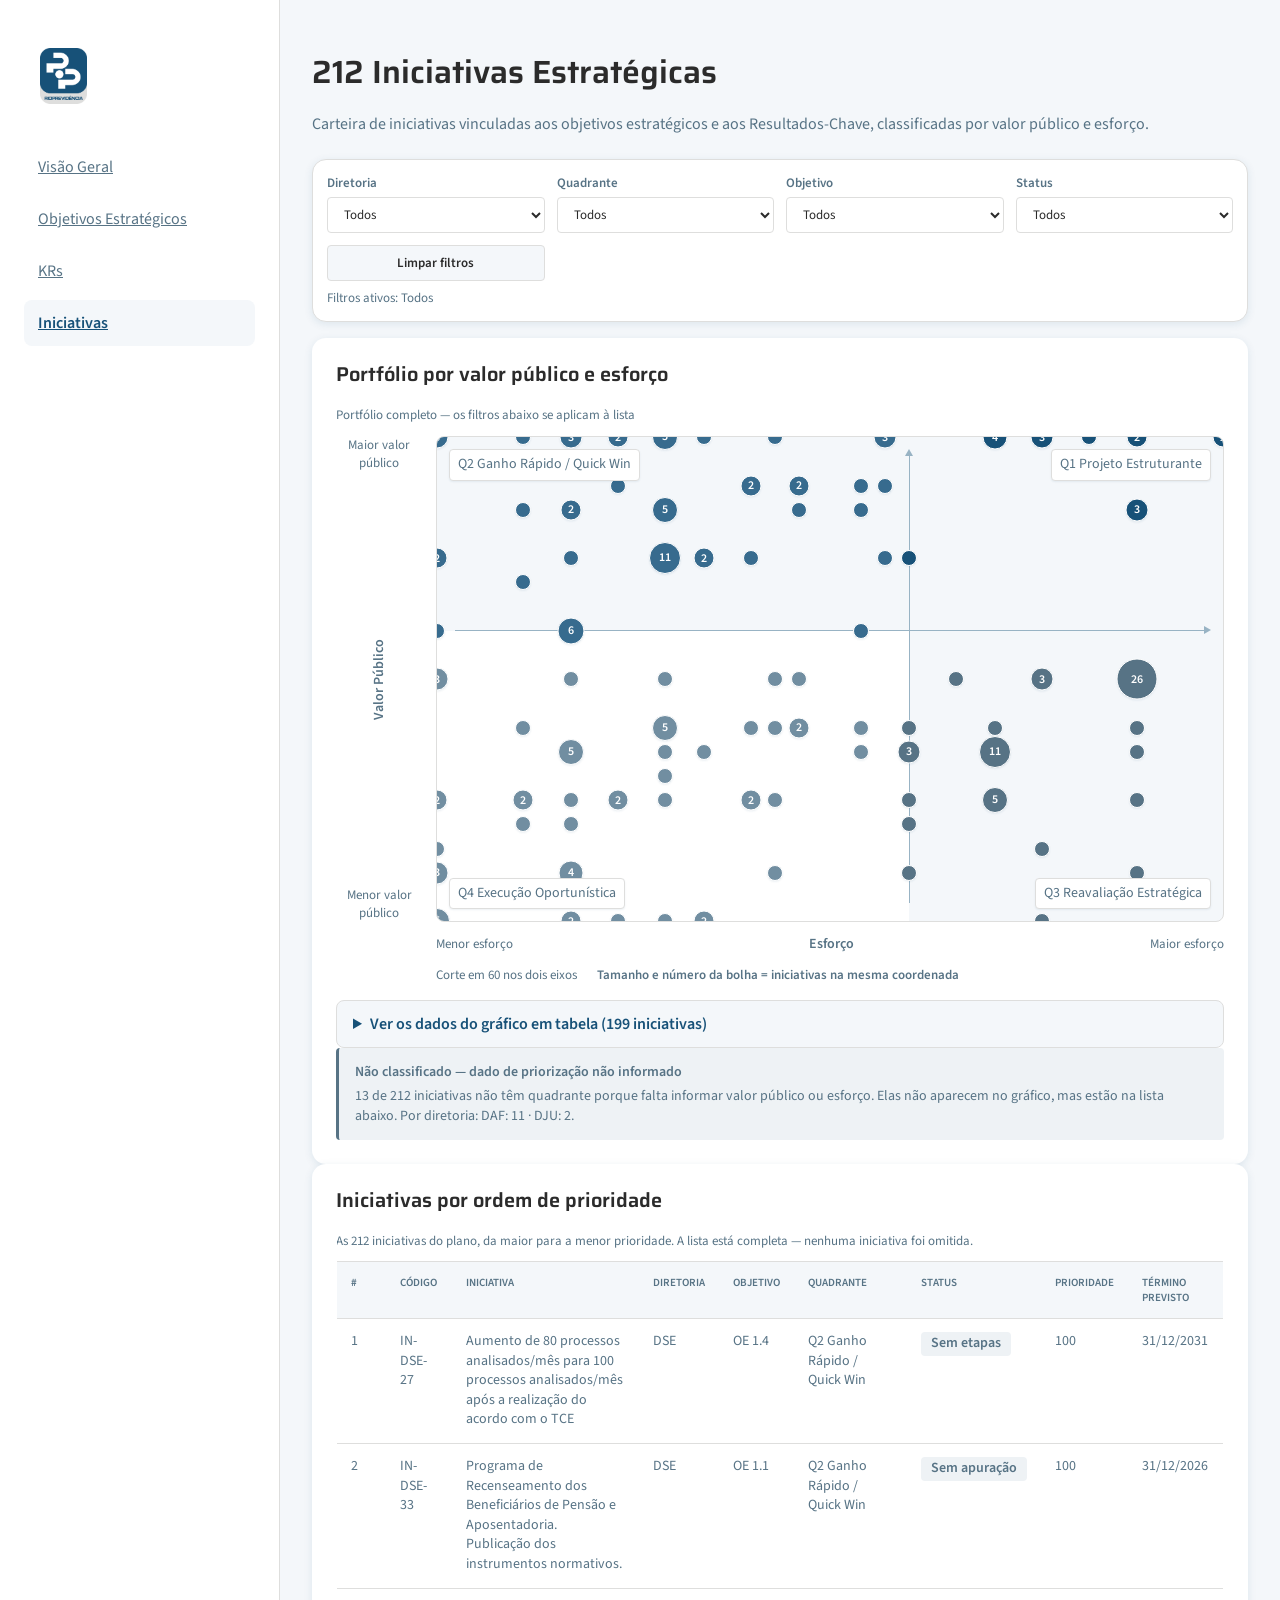
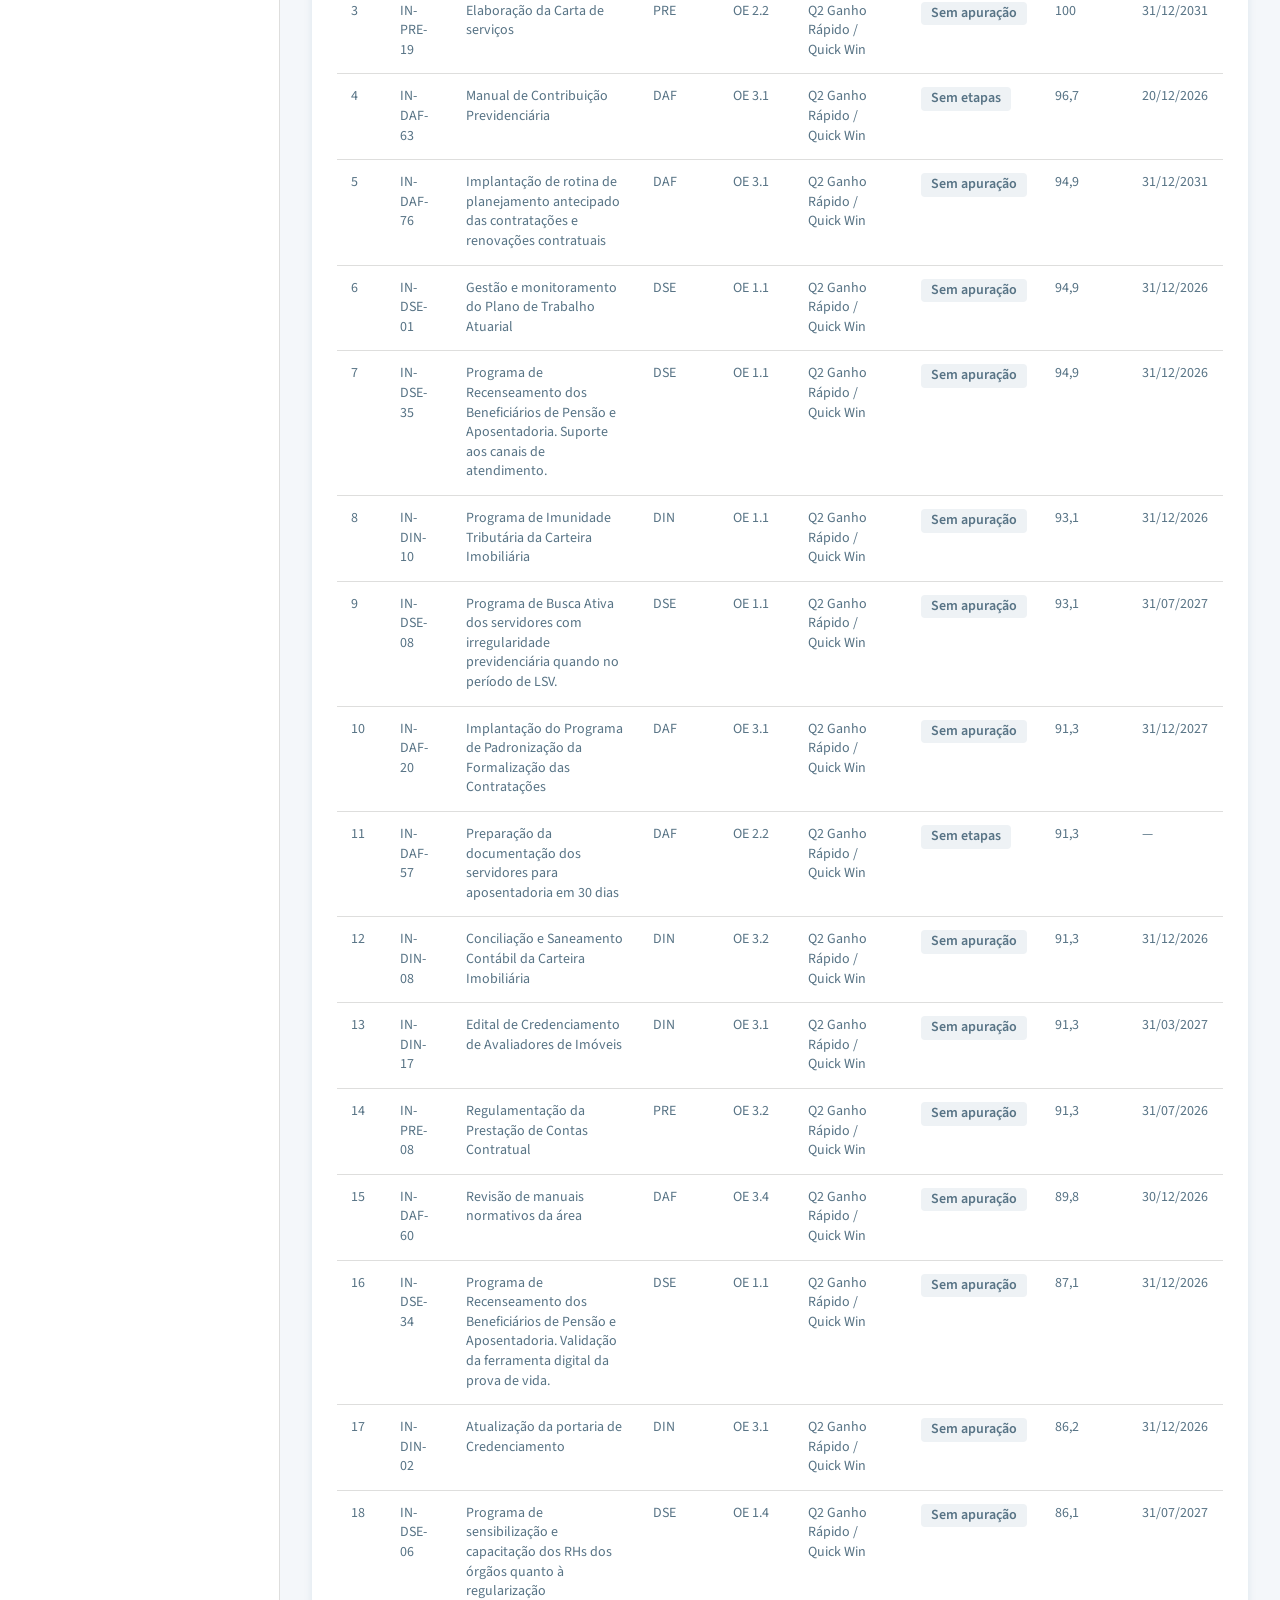
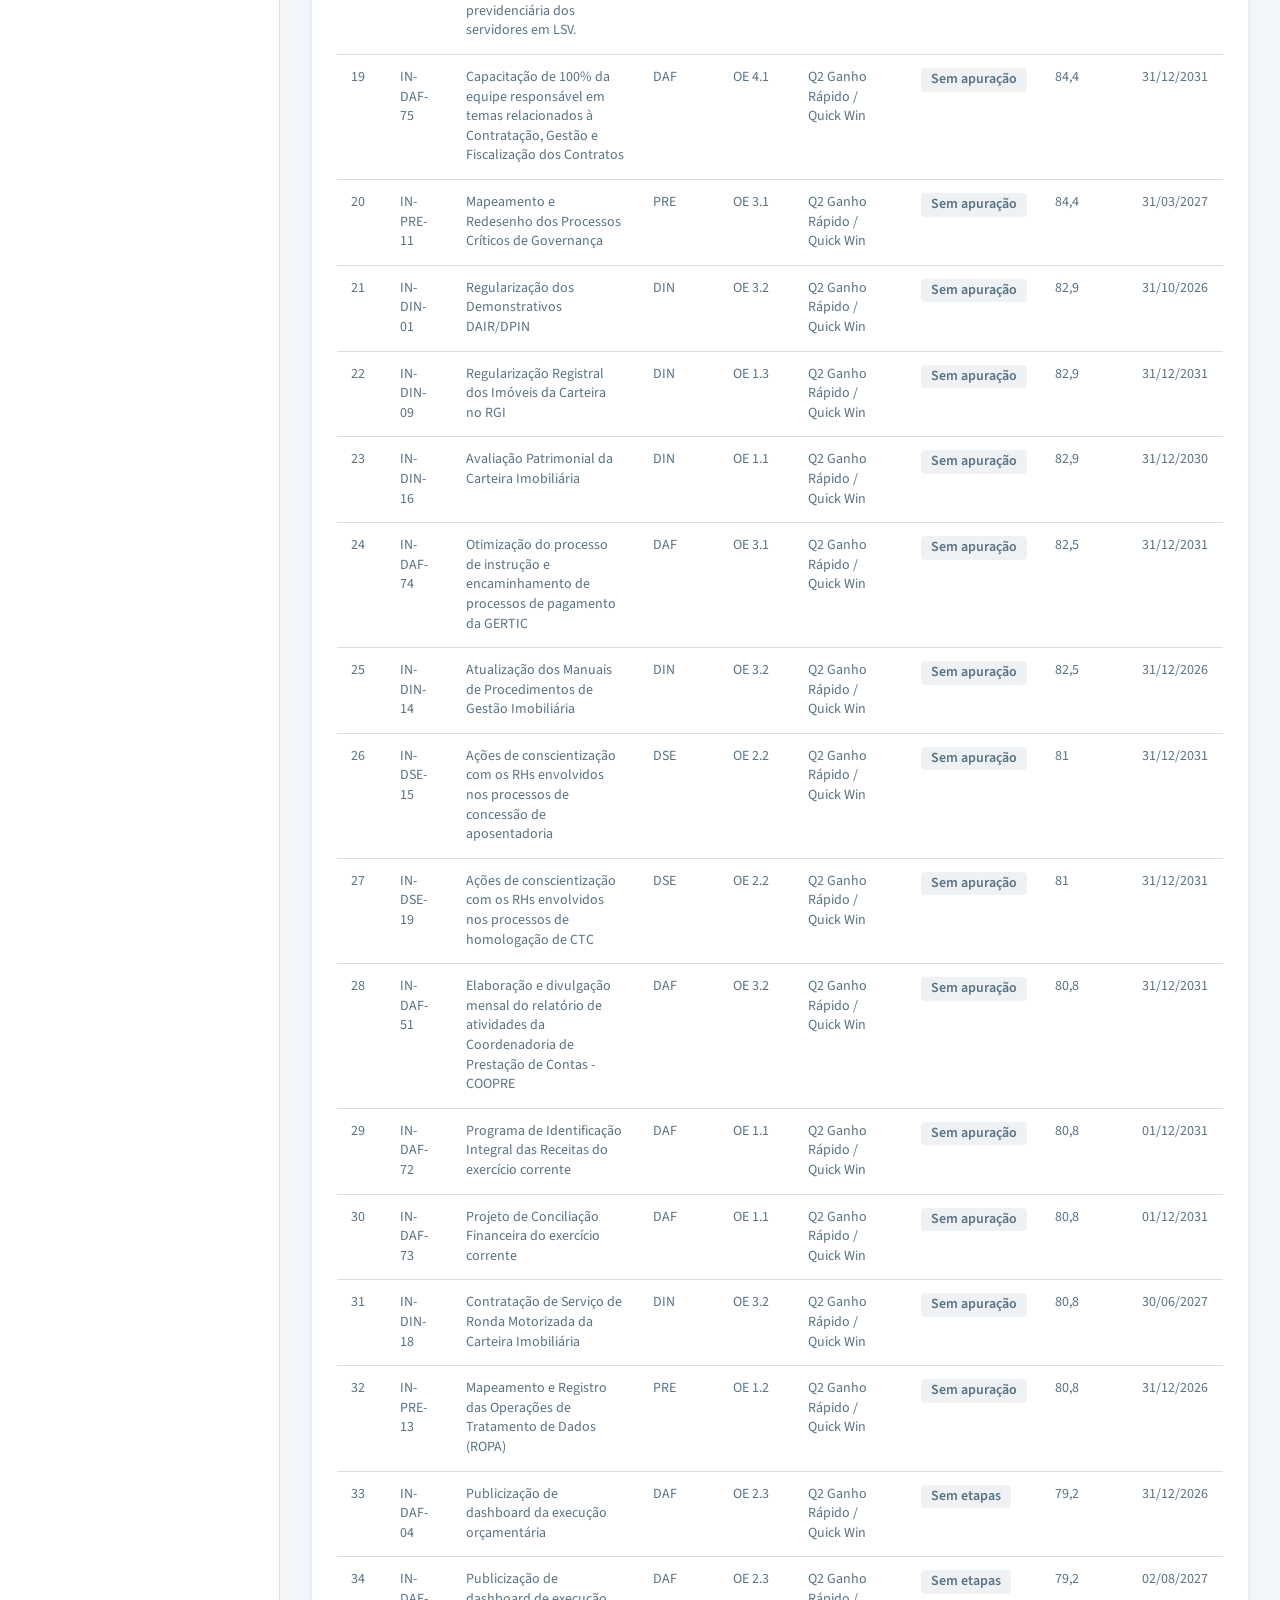
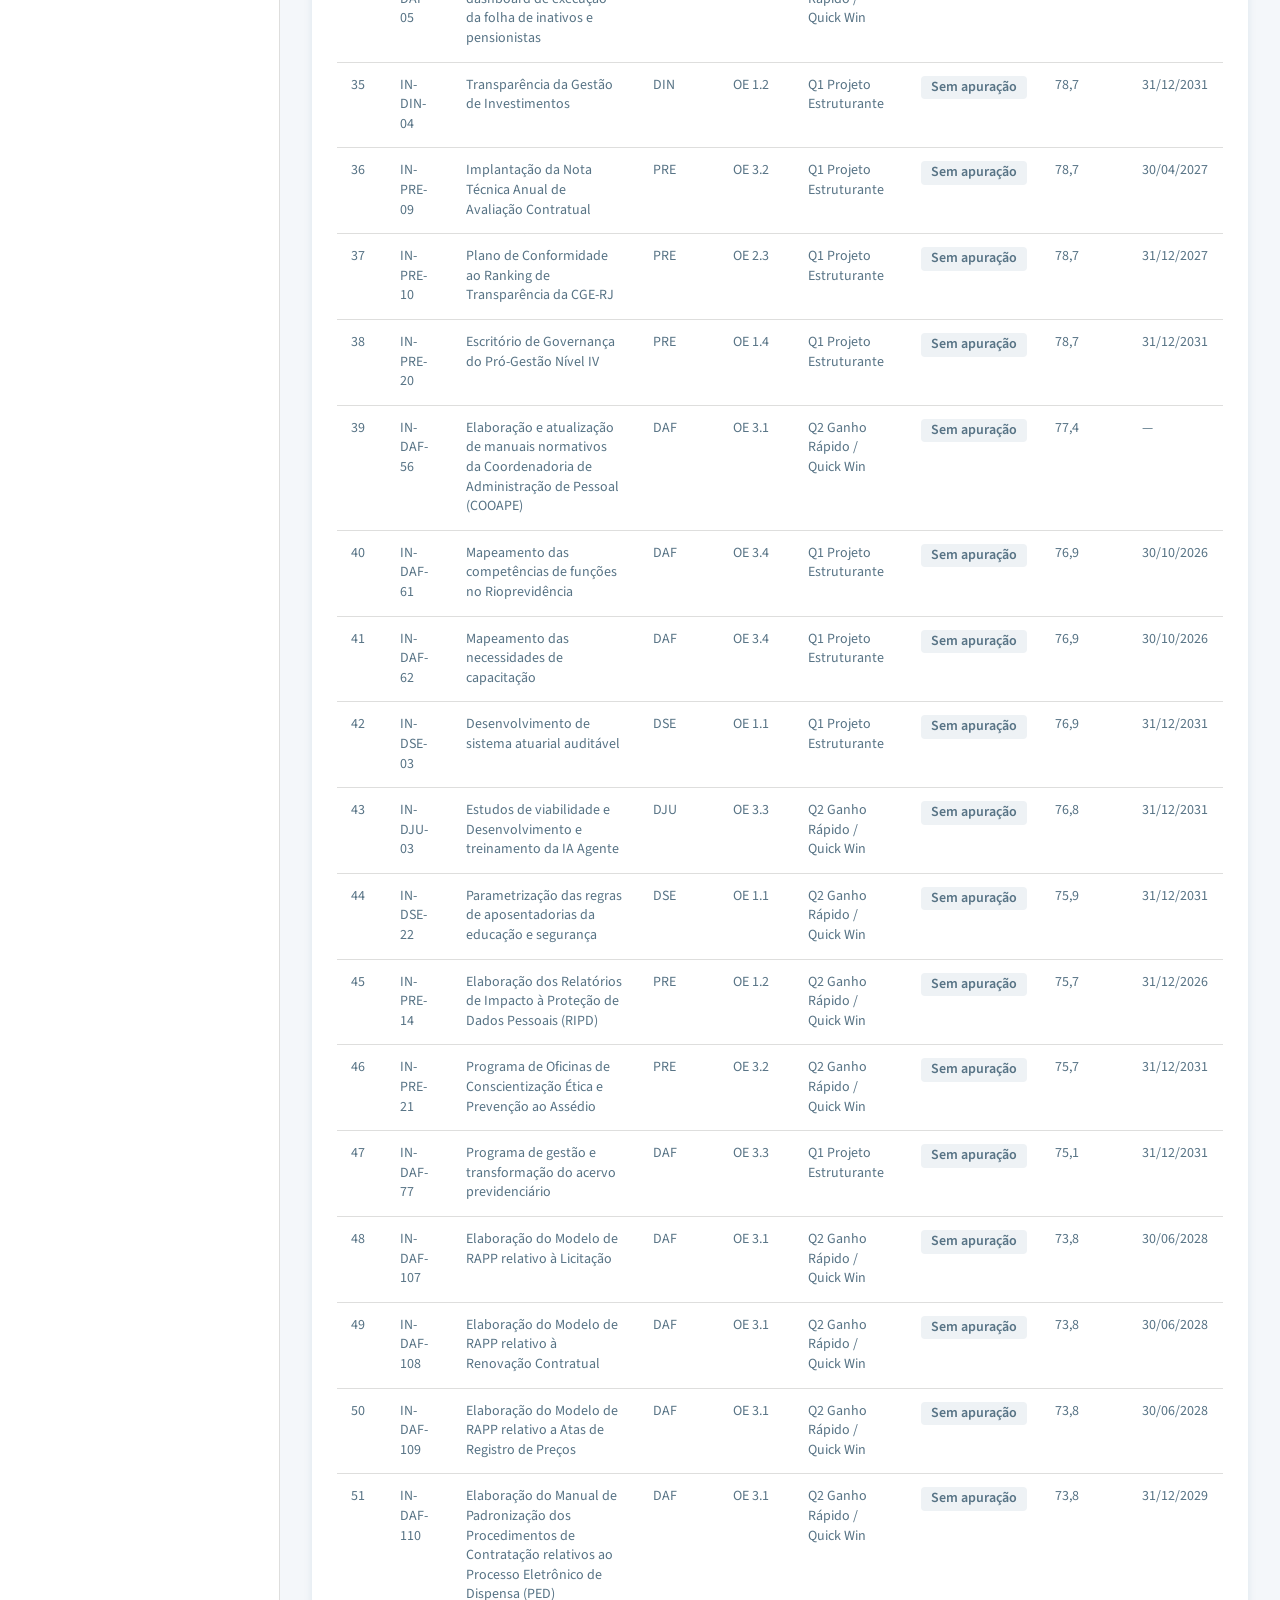
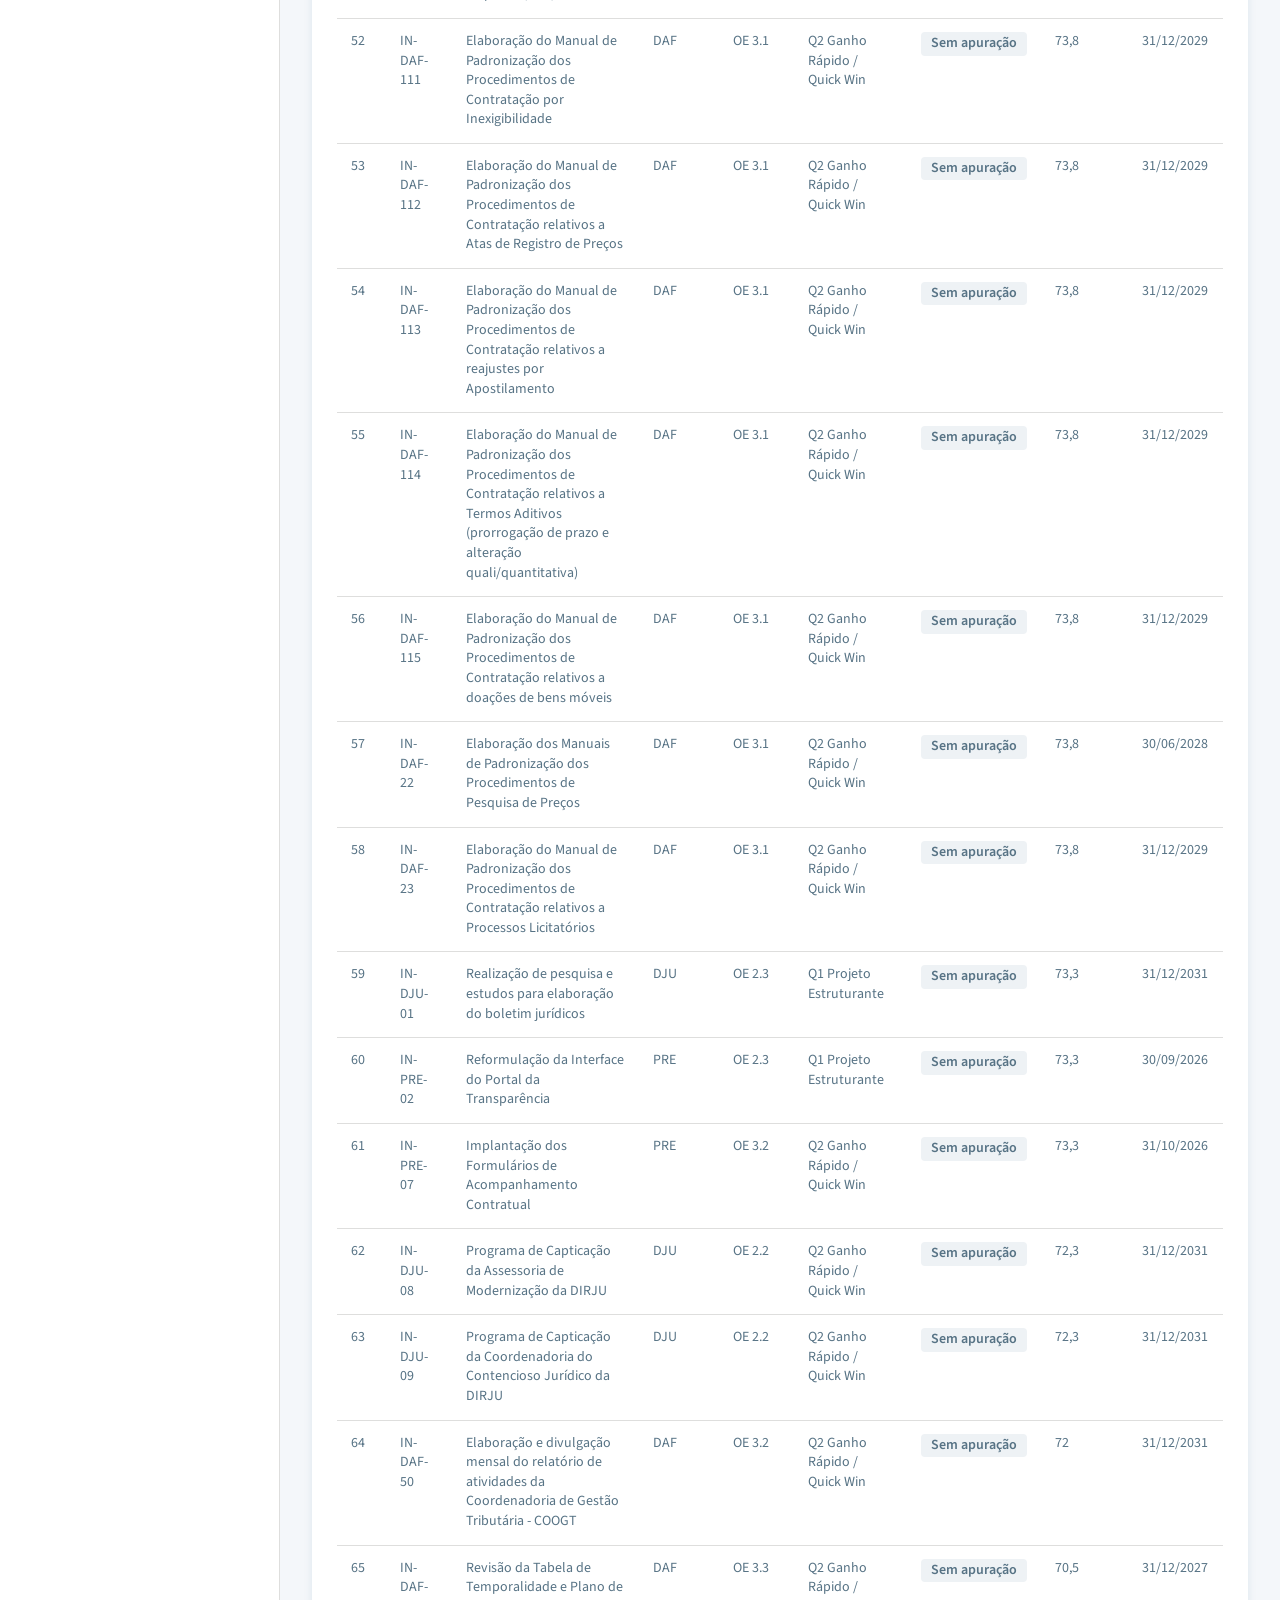
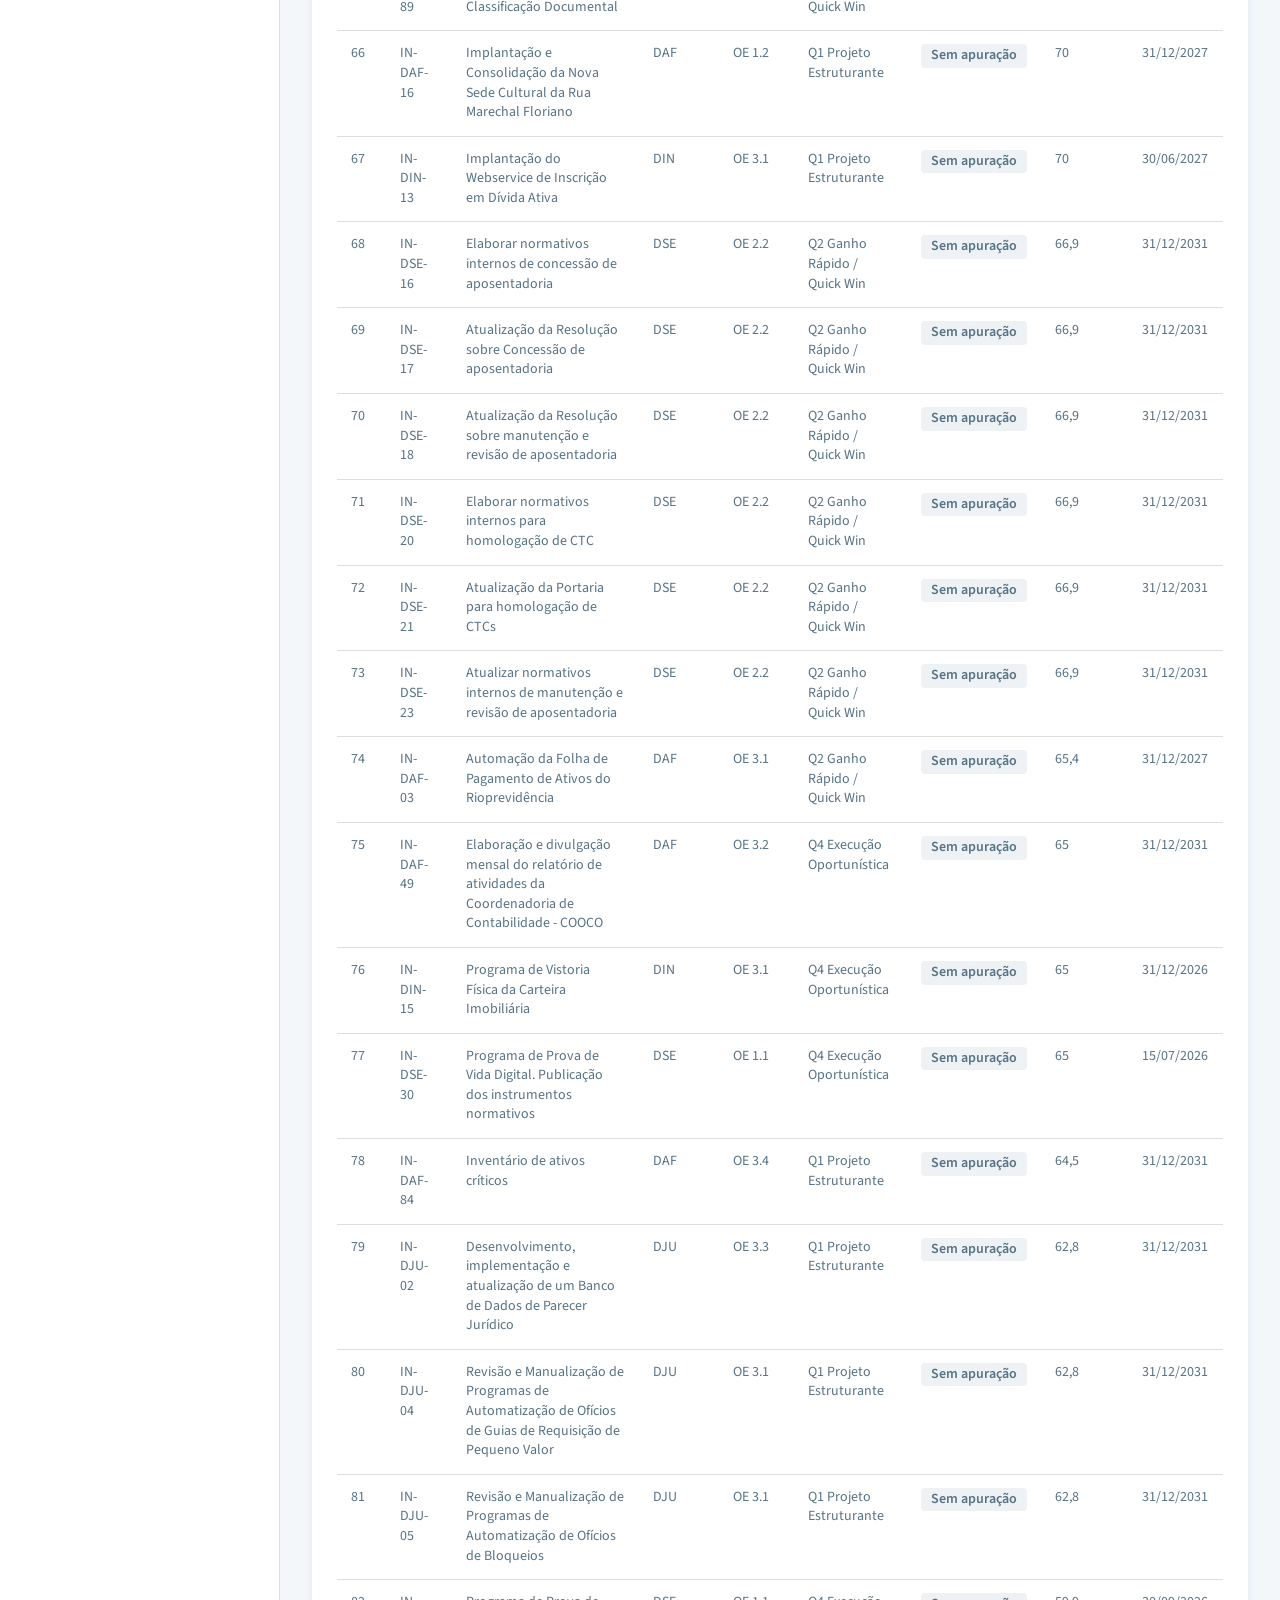
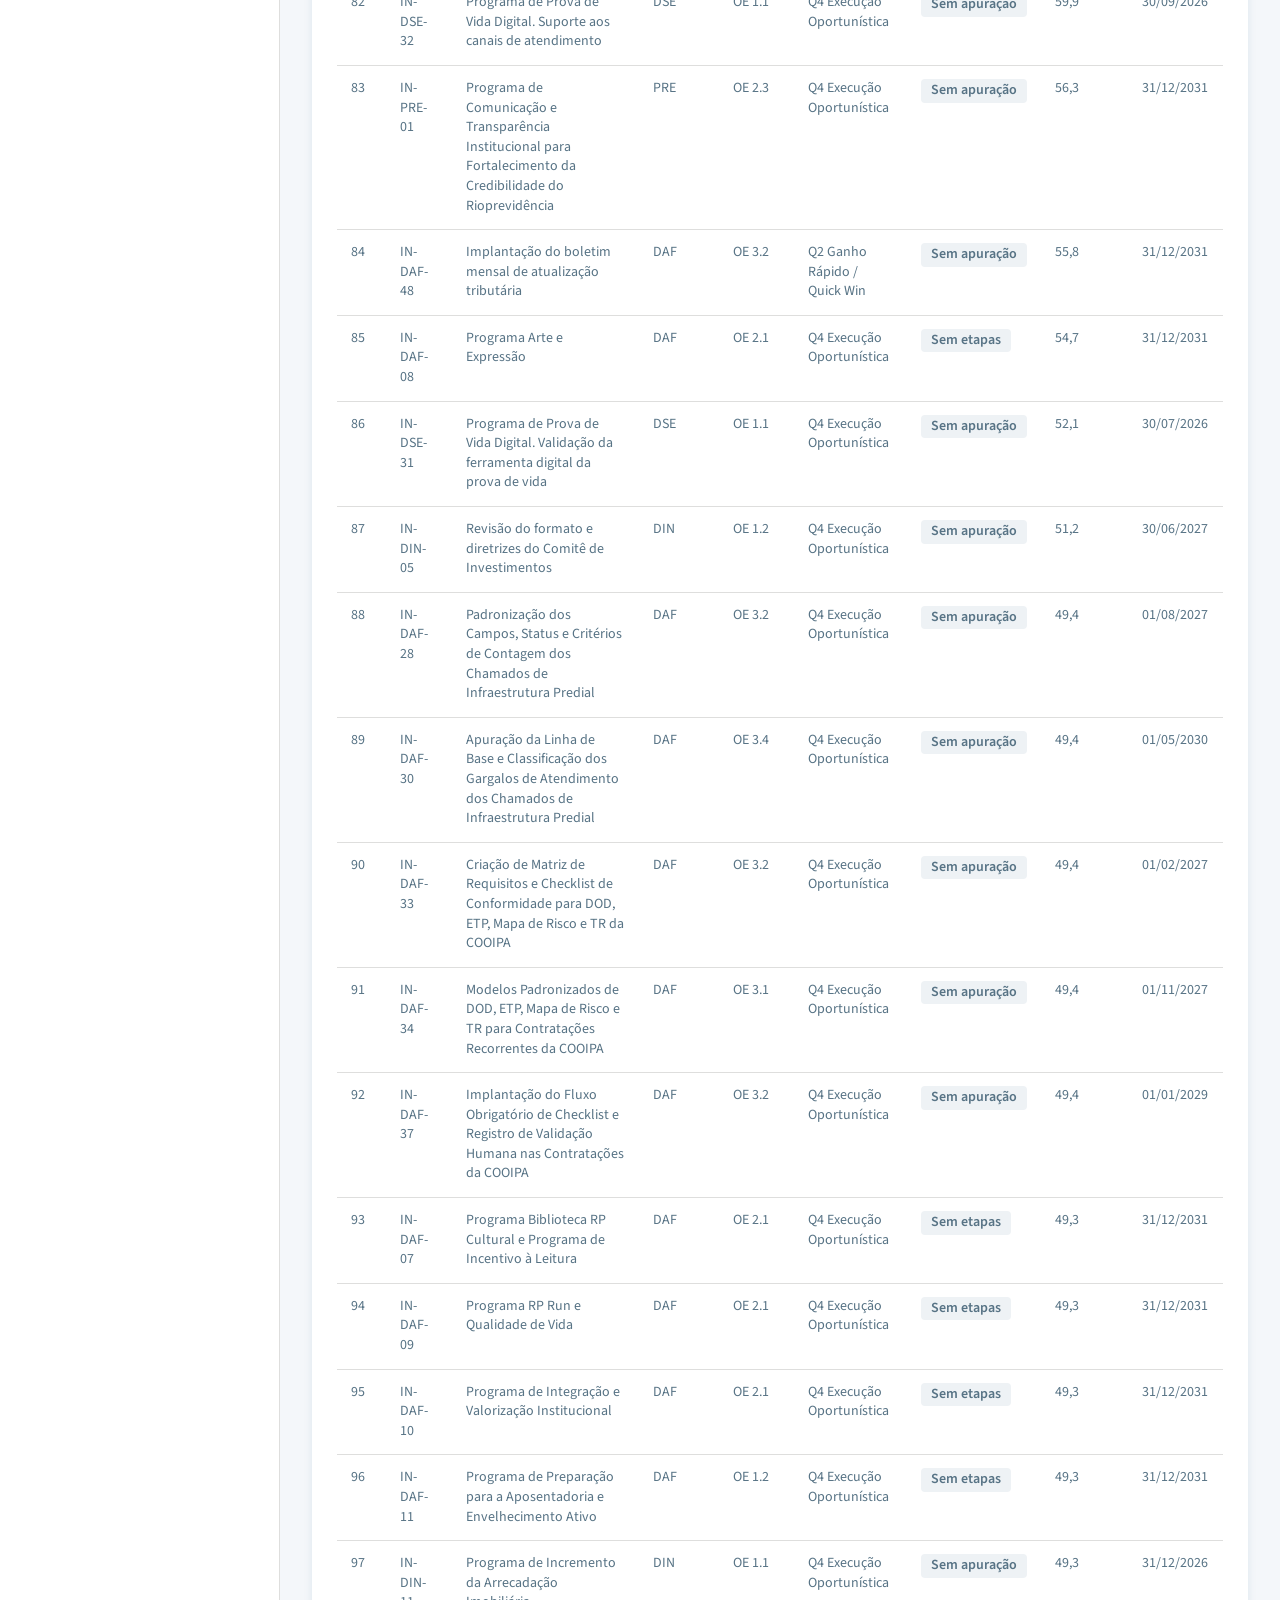
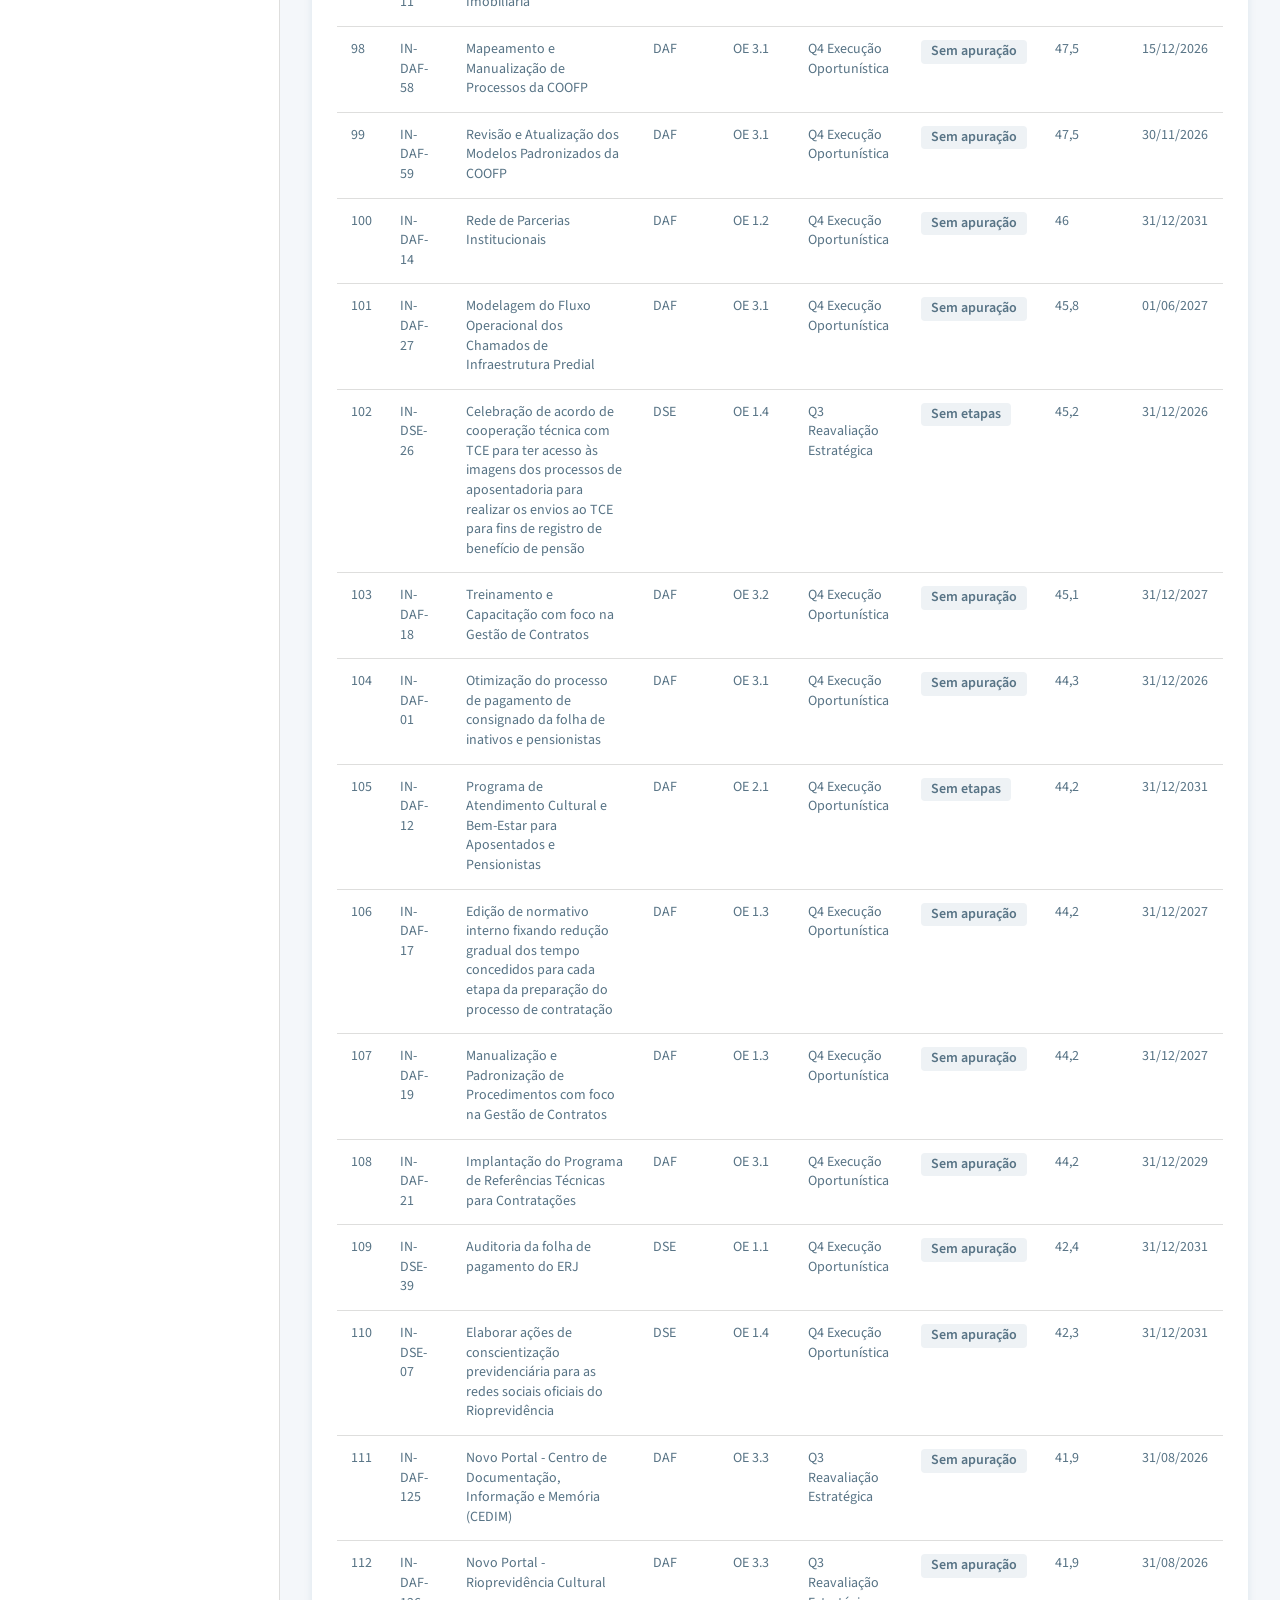
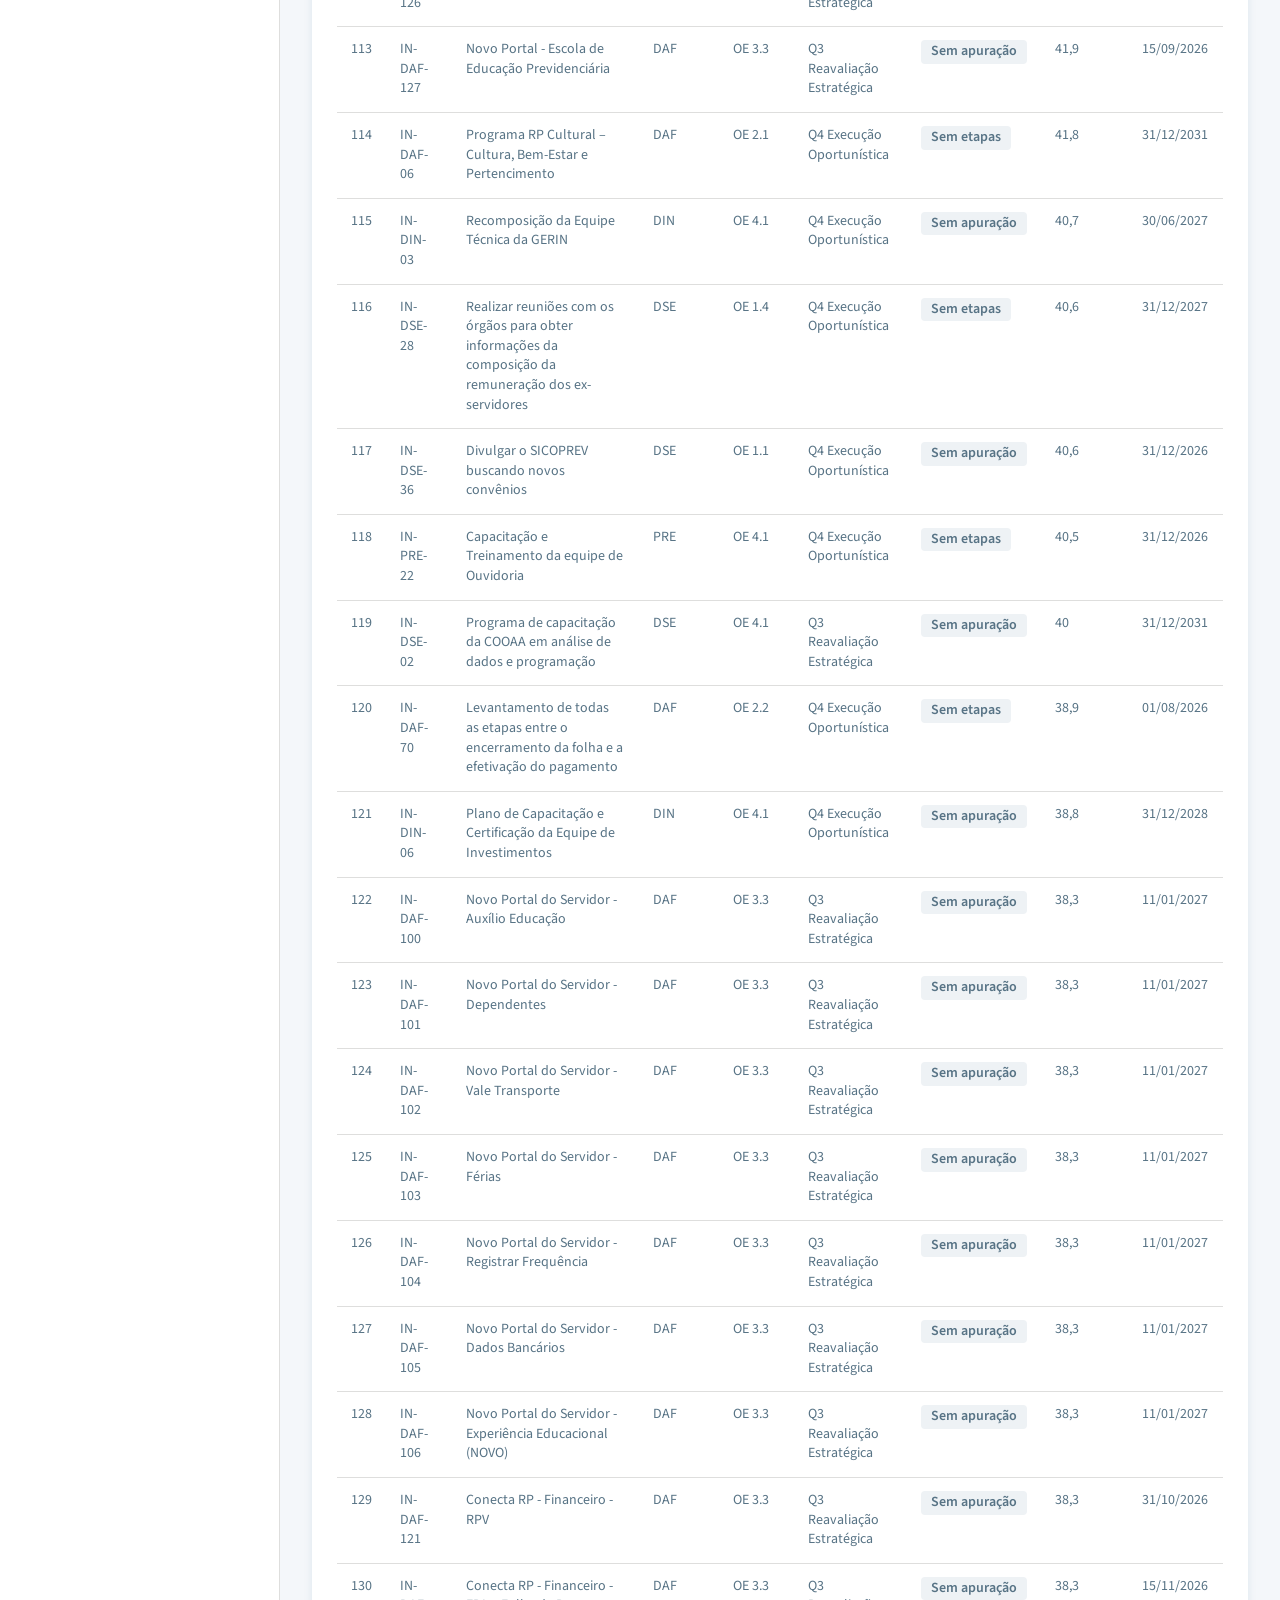
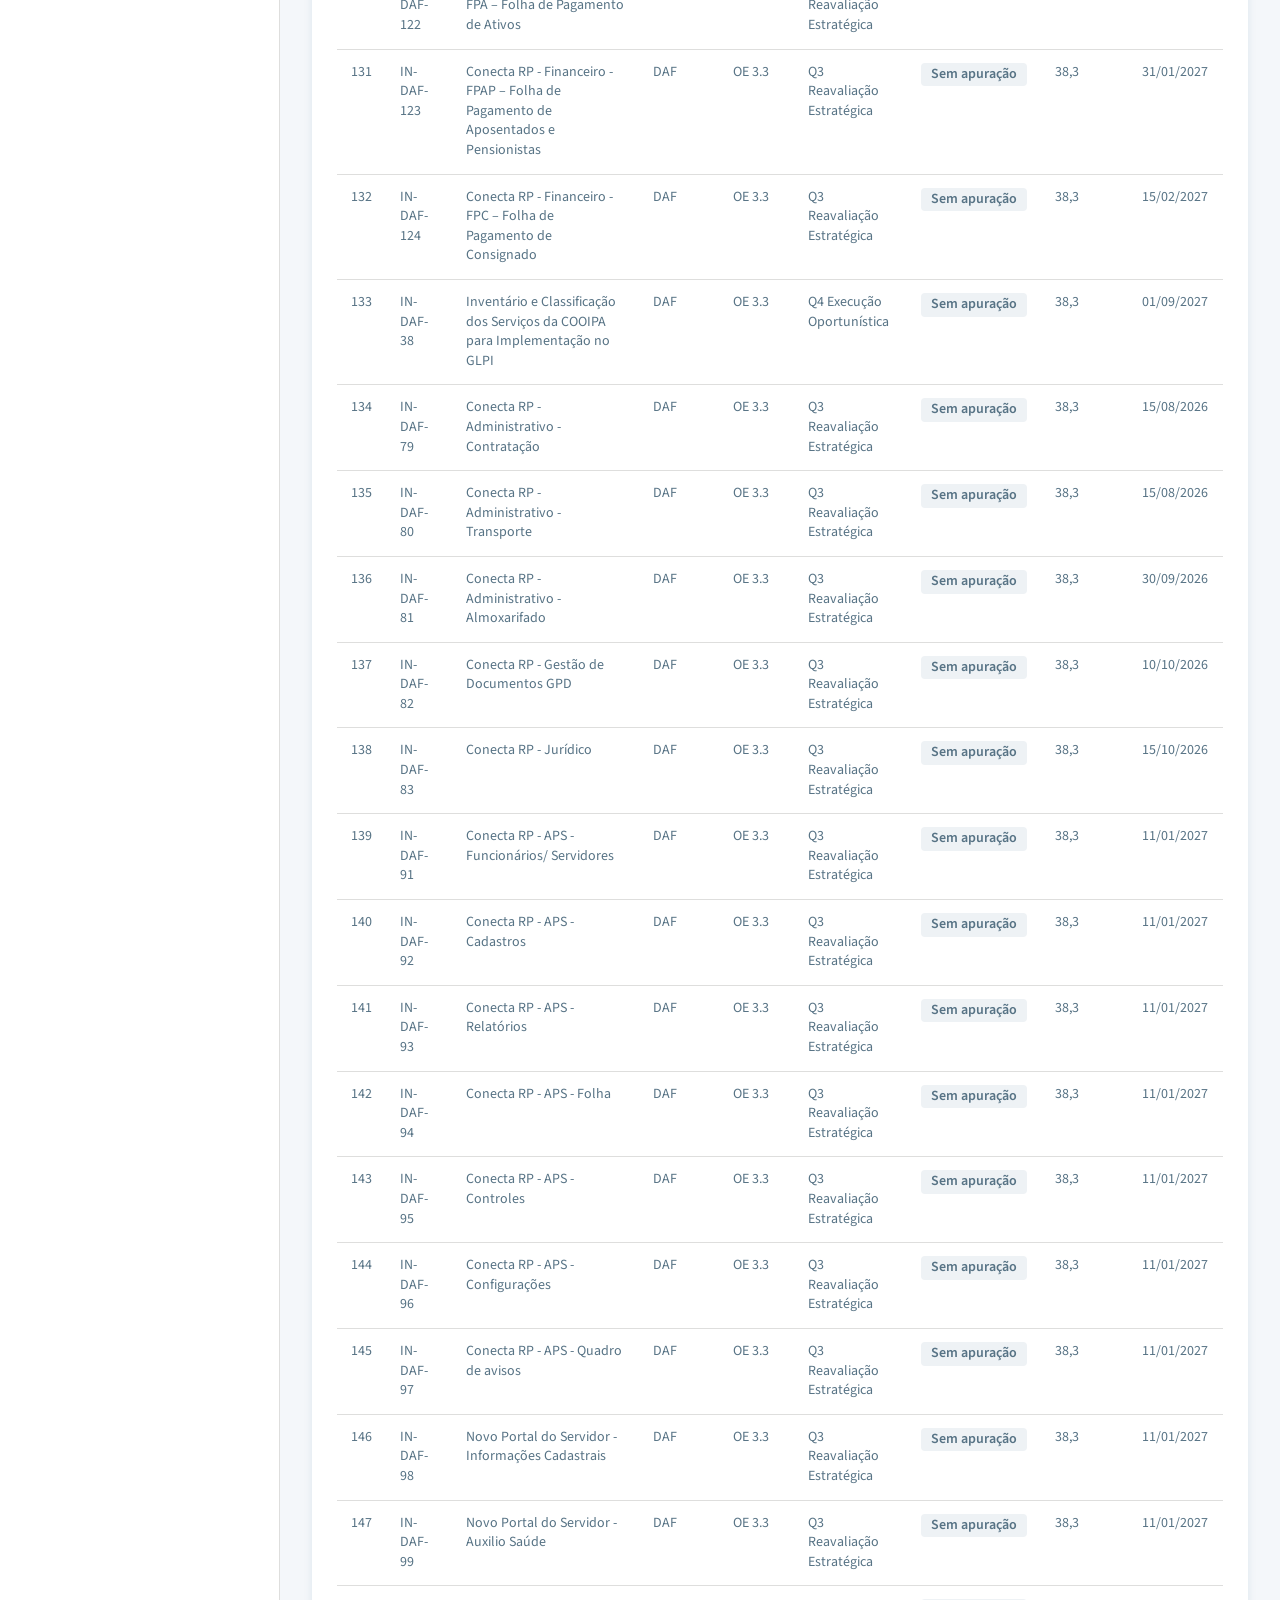
==== iniciativas.html @ 94047e6e "publica painel com dados reais e identidade institucional" ====
<!DOCTYPE html>
<html lang="pt-BR">

<head>
  <meta charset="utf-8">
  <meta
    name="viewport"
    content="width=device-width, initial-scale=1.0"
  >

  <title>Planejamento Estratégico 2026–2031</title>

  <link rel="stylesheet" href="assets/css/tokens.css">
  <link rel="stylesheet" href="assets/css/main.css">
  <link rel="icon" type="image/png" href="assets/img/marca/rioprev-vertical-policromatica.png">
</head>

<body>

  <a class="pular-conteudo" href="#conteudo">Pular para o conteúdo</a>

  <div class="layout">

    <aside class="sidebar">

      <div class="brand">
        <img
          class="brand-logo"
          src="assets/img/marca/rioprev-vertical-policromatica.png"
          alt="Rioprevidência — Fundo Único de Previdência Social do Estado do Rio de Janeiro"
          width="47"
          height="56"
        >
      </div>

      <nav class="menu" aria-label="Navegação principal">
        <a class="menu-item " href="index.html">Visão Geral</a>
        <a class="menu-item " href="objetivos.html">Objetivos Estratégicos</a>
        <a class="menu-item " href="krs.html">KRs</a>
        <a class="menu-item active" href="iniciativas.html">Iniciativas</a>
      </nav>

    </aside>

    <main class="content" id="conteudo">

      <header class="topbar">
        <div>
          <h1>212 Iniciativas Estratégicas</h1>
          <p>Carteira de iniciativas vinculadas aos objetivos estratégicos e aos Resultados-Chave, classificadas por valor público e esforço.</p>
        </div>
      </header>

      
    
    <section class="filters-panel compact" aria-label="Filtros de iniciativas">
      <div class="filters-grid">
        
            <label class="filter-field">
              <span>Diretoria</span>
              <select data-filter="diretoria">
                <option value="">Todos</option>
<option value="DAF">DAF</option>
<option value="DIN">DIN</option>
<option value="DJU">DJU</option>
<option value="DSE">DSE</option>
<option value="PRE">PRE</option>
              </select>
            </label>
        
            <label class="filter-field">
              <span>Quadrante</span>
              <select data-filter="quadrante">
                <option value="">Todos</option>
<option value="Q1">Q1</option>
<option value="Q2">Q2</option>
<option value="Q3">Q3</option>
<option value="Q4">Q4</option>
              </select>
            </label>
        
            <label class="filter-field">
              <span>Objetivo</span>
              <select data-filter="objetivo">
                <option value="">Todos</option>
<option value="OE 1.1">OE 1.1</option>
<option value="OE 1.2">OE 1.2</option>
<option value="OE 1.3">OE 1.3</option>
<option value="OE 1.4">OE 1.4</option>
<option value="OE 2.1">OE 2.1</option>
<option value="OE 2.2">OE 2.2</option>
<option value="OE 2.3">OE 2.3</option>
<option value="OE 3.1">OE 3.1</option>
<option value="OE 3.2">OE 3.2</option>
<option value="OE 3.3">OE 3.3</option>
<option value="OE 3.4">OE 3.4</option>
<option value="OE 4.1">OE 4.1</option>
<option value="OE 4.3">OE 4.3</option>
              </select>
            </label>
        
            <label class="filter-field">
              <span>Status</span>
              <select data-filter="status">
                <option value="">Todos</option>
<option value="Sem apuração">Sem apuração</option>
<option value="Sem etapas">Sem etapas</option>
              </select>
            </label>
        

        <button class="filters-clear" type="button" data-clear-filters>
          Limpar filtros
        </button>
      </div>

      <p class="filters-active" data-active-filters aria-live="polite">
        Filtros ativos: Todos
      </p>
    </section>
    

    <section class="panel">
      <div class="panel-header">
        <h2>Portfólio por valor público e esforço</h2>
      </div>

      <p class="quadrant-aviso-filtro">
        Portfólio completo — os filtros abaixo se aplicam à lista
      </p>

      
    <div class="quadrant-chart-shell">

      <div class="quadrant-y-axis">
        <span>Maior valor público</span>
        <strong>Valor Público</strong>
        <span>Menor valor público</span>
      </div>

      <div
        class="quadrant-chart"
        style="--corte-esforco:60%; --corte-valor:60%;"
      >
        <div class="quadrant-axis quadrant-axis--vertical"></div>
        <div class="quadrant-axis quadrant-axis--horizontal"></div>

        <span class="quadrant-label quadrant-label--q1">
              Q1 Projeto Estruturante
            </span><span class="quadrant-label quadrant-label--q2">
              Q2 Ganho Rápido / Quick Win
            </span><span class="quadrant-label quadrant-label--q3">
              Q3 Reavaliação Estratégica
            </span><span class="quadrant-label quadrant-label--q4">
              Q4 Execução Oportunística
            </span>
        
          <span
            class="quadrant-bubble quadrant-bubble--q2"
            role="img"
            aria-label="3 iniciativas — Q2 Ganho Rápido / Quick Win — Valor público 100, Esforço 0 — IN-DSE-27 — Aumento de 80 processos analisados/mês para 100 processos analisados/mês após a realização do acordo com o TCE; IN-DSE-33 — Programa de Recenseamento dos Beneficiários de Pensão e Aposentadoria. Publicação dos instrumentos normativos.; IN-PRE-19 — Elaboração da Carta de serviços"
            title="3 iniciativas — Q2 Ganho Rápido / Quick Win — Valor público 100, Esforço 0 — IN-DSE-27 — Aumento de 80 processos analisados/mês para 100 processos analisados/mês após a realização do acordo com o TCE; IN-DSE-33 — Programa de Recenseamento dos Beneficiários de Pensão e Aposentadoria. Publicação dos instrumentos normativos.; IN-PRE-19 — Elaboração da Carta de serviços"
            style="left:0.0%; bottom:100.0%; width:23px; height:23px;"
          ><span aria-hidden="true">3</span></span>
    
          <span
            class="quadrant-bubble quadrant-bubble--q2"
            role="img"
            aria-label="1 iniciativa — Q2 Ganho Rápido / Quick Win — Valor público 100, Esforço 11 — IN-DAF-63 — Manual de Contribuição Previdenciária"
            title="1 iniciativa — Q2 Ganho Rápido / Quick Win — Valor público 100, Esforço 11 — IN-DAF-63 — Manual de Contribuição Previdenciária"
            style="left:11.0%; bottom:100.0%; width:16px; height:16px;"
          ></span>
    
          <span
            class="quadrant-bubble quadrant-bubble--q2"
            role="img"
            aria-label="3 iniciativas — Q2 Ganho Rápido / Quick Win — Valor público 100, Esforço 17 — IN-DAF-76 — Implantação de rotina de planejamento antecipado das contratações e renovações contratuais; IN-DSE-01 — Gestão e monitoramento do Plano de Trabalho Atuarial; IN-DSE-35 — Programa de Recenseamento dos Beneficiários de Pensão e Aposentadoria. Suporte aos canais de atendimento."
            title="3 iniciativas — Q2 Ganho Rápido / Quick Win — Valor público 100, Esforço 17 — IN-DAF-76 — Implantação de rotina de planejamento antecipado das contratações e renovações contratuais; IN-DSE-01 — Gestão e monitoramento do Plano de Trabalho Atuarial; IN-DSE-35 — Programa de Recenseamento dos Beneficiários de Pensão e Aposentadoria. Suporte aos canais de atendimento."
            style="left:17.0%; bottom:100.0%; width:23px; height:23px;"
          ><span aria-hidden="true">3</span></span>
    
          <span
            class="quadrant-bubble quadrant-bubble--q2"
            role="img"
            aria-label="2 iniciativas — Q2 Ganho Rápido / Quick Win — Valor público 100, Esforço 23 — IN-DIN-10 — Programa de Imunidade Tributária da Carteira Imobiliária; IN-DSE-08 — Programa de Busca Ativa dos servidores com irregularidade previdenciária quando no período de LSV."
            title="2 iniciativas — Q2 Ganho Rápido / Quick Win — Valor público 100, Esforço 23 — IN-DIN-10 — Programa de Imunidade Tributária da Carteira Imobiliária; IN-DSE-08 — Programa de Busca Ativa dos servidores com irregularidade previdenciária quando no período de LSV."
            style="left:23.0%; bottom:100.0%; width:21px; height:21px;"
          ><span aria-hidden="true">2</span></span>
    
          <span
            class="quadrant-bubble quadrant-bubble--q2"
            role="img"
            aria-label="5 iniciativas — Q2 Ganho Rápido / Quick Win — Valor público 100, Esforço 29 — IN-DAF-20 — Implantação do Programa de Padronização da Formalização das Contratações; IN-DAF-57 — Preparação da documentação dos servidores para aposentadoria em 30 dias; IN-DIN-08 — Conciliação e Saneamento Contábil da Carteira Imobiliária; IN-DIN-17 — Edital de Credenciamento de Avaliadores de Imóveis; IN-PRE-08 — Regulamentação da Prestação de Contas Contratual"
            title="5 iniciativas — Q2 Ganho Rápido / Quick Win — Valor público 100, Esforço 29 — IN-DAF-20 — Implantação do Programa de Padronização da Formalização das Contratações; IN-DAF-57 — Preparação da documentação dos servidores para aposentadoria em 30 dias; IN-DIN-08 — Conciliação e Saneamento Contábil da Carteira Imobiliária; IN-DIN-17 — Edital de Credenciamento de Avaliadores de Imóveis; IN-PRE-08 — Regulamentação da Prestação de Contas Contratual"
            style="left:29.0%; bottom:100.0%; width:26px; height:26px;"
          ><span aria-hidden="true">5</span></span>
    
          <span
            class="quadrant-bubble quadrant-bubble--q2"
            role="img"
            aria-label="1 iniciativa — Q2 Ganho Rápido / Quick Win — Valor público 100, Esforço 34 — IN-DAF-60 — Revisão de manuais normativos da área"
            title="1 iniciativa — Q2 Ganho Rápido / Quick Win — Valor público 100, Esforço 34 — IN-DAF-60 — Revisão de manuais normativos da área"
            style="left:34.0%; bottom:100.0%; width:16px; height:16px;"
          ></span>
    
          <span
            class="quadrant-bubble quadrant-bubble--q2"
            role="img"
            aria-label="1 iniciativa — Q2 Ganho Rápido / Quick Win — Valor público 100, Esforço 43 — IN-DSE-34 — Programa de Recenseamento dos Beneficiários de Pensão e Aposentadoria. Validação da ferramenta digital da prova de vida."
            title="1 iniciativa — Q2 Ganho Rápido / Quick Win — Valor público 100, Esforço 43 — IN-DSE-34 — Programa de Recenseamento dos Beneficiários de Pensão e Aposentadoria. Validação da ferramenta digital da prova de vida."
            style="left:43.0%; bottom:100.0%; width:16px; height:16px;"
          ></span>
    
          <span
            class="quadrant-bubble quadrant-bubble--q2"
            role="img"
            aria-label="1 iniciativa — Q2 Ganho Rápido / Quick Win — Valor público 85, Esforço 11 — IN-DIN-02 — Atualização da portaria de Credenciamento"
            title="1 iniciativa — Q2 Ganho Rápido / Quick Win — Valor público 85, Esforço 11 — IN-DIN-02 — Atualização da portaria de Credenciamento"
            style="left:11.0%; bottom:85.0%; width:16px; height:16px;"
          ></span>
    
          <span
            class="quadrant-bubble quadrant-bubble--q2"
            role="img"
            aria-label="1 iniciativa — Q2 Ganho Rápido / Quick Win — Valor público 90, Esforço 23 — IN-DSE-06 — Programa de sensibilização e capacitação dos RHs dos órgãos quanto à regularização previdenciária dos servidores em LSV."
            title="1 iniciativa — Q2 Ganho Rápido / Quick Win — Valor público 90, Esforço 23 — IN-DSE-06 — Programa de sensibilização e capacitação dos RHs dos órgãos quanto à regularização previdenciária dos servidores em LSV."
            style="left:23.0%; bottom:90.0%; width:16px; height:16px;"
          ></span>
    
          <span
            class="quadrant-bubble quadrant-bubble--q2"
            role="img"
            aria-label="2 iniciativas — Q2 Ganho Rápido / Quick Win — Valor público 85, Esforço 17 — IN-DAF-75 — Capacitação de 100% da equipe responsável em temas relacionados à Contratação, Gestão e Fiscalização dos Contratos; IN-PRE-11 — Mapeamento e Redesenho dos Processos Críticos de Governança"
            title="2 iniciativas — Q2 Ganho Rápido / Quick Win — Valor público 85, Esforço 17 — IN-DAF-75 — Capacitação de 100% da equipe responsável em temas relacionados à Contratação, Gestão e Fiscalização dos Contratos; IN-PRE-11 — Mapeamento e Redesenho dos Processos Críticos de Governança"
            style="left:17.0%; bottom:85.0%; width:21px; height:21px;"
          ><span aria-hidden="true">2</span></span>
    
          <span
            class="quadrant-bubble quadrant-bubble--q2"
            role="img"
            aria-label="3 iniciativas — Q2 Ganho Rápido / Quick Win — Valor público 100, Esforço 57 — IN-DIN-01 — Regularização dos Demonstrativos DAIR/DPIN; IN-DIN-09 — Regularização Registral dos Imóveis da Carteira no RGI; IN-DIN-16 — Avaliação Patrimonial da Carteira Imobiliária"
            title="3 iniciativas — Q2 Ganho Rápido / Quick Win — Valor público 100, Esforço 57 — IN-DIN-01 — Regularização dos Demonstrativos DAIR/DPIN; IN-DIN-09 — Regularização Registral dos Imóveis da Carteira no RGI; IN-DIN-16 — Avaliação Patrimonial da Carteira Imobiliária"
            style="left:57.0%; bottom:100.0%; width:23px; height:23px;"
          ><span aria-hidden="true">3</span></span>
    
          <span
            class="quadrant-bubble quadrant-bubble--q2"
            role="img"
            aria-label="2 iniciativas — Q2 Ganho Rápido / Quick Win — Valor público 75, Esforço 0 — IN-DAF-74 — Otimização do processo de instrução e encaminhamento de processos de pagamento da GERTIC; IN-DIN-14 — Atualização dos Manuais de Procedimentos de Gestão Imobiliária"
            title="2 iniciativas — Q2 Ganho Rápido / Quick Win — Valor público 75, Esforço 0 — IN-DAF-74 — Otimização do processo de instrução e encaminhamento de processos de pagamento da GERTIC; IN-DIN-14 — Atualização dos Manuais de Procedimentos de Gestão Imobiliária"
            style="left:0.0%; bottom:75.0%; width:21px; height:21px;"
          ><span aria-hidden="true">2</span></span>
    
          <span
            class="quadrant-bubble quadrant-bubble--q2"
            role="img"
            aria-label="2 iniciativas — Q2 Ganho Rápido / Quick Win — Valor público 90, Esforço 40 — IN-DSE-15 — Ações de conscientização com os RHs envolvidos nos processos de concessão de aposentadoria; IN-DSE-19 — Ações de conscientização com os RHs envolvidos nos processos de homologação de CTC"
            title="2 iniciativas — Q2 Ganho Rápido / Quick Win — Valor público 90, Esforço 40 — IN-DSE-15 — Ações de conscientização com os RHs envolvidos nos processos de concessão de aposentadoria; IN-DSE-19 — Ações de conscientização com os RHs envolvidos nos processos de homologação de CTC"
            style="left:40.0%; bottom:90.0%; width:21px; height:21px;"
          ><span aria-hidden="true">2</span></span>
    
          <span
            class="quadrant-bubble quadrant-bubble--q2"
            role="img"
            aria-label="5 iniciativas — Q2 Ganho Rápido / Quick Win — Valor público 85, Esforço 29 — IN-DAF-51 — Elaboração e divulgação mensal do relatório de atividades da Coordenadoria de Prestação de Contas - COOPRE; IN-DAF-72 — Programa de Identificação Integral das Receitas do exercício corrente; IN-DAF-73 — Projeto de Conciliação Financeira do exercício corrente; IN-DIN-18 — Contratação de Serviço de Ronda Motorizada da Carteira Imobiliária; IN-PRE-13 — Mapeamento e Registro das Operações de Tratamento de Dados (ROPA)"
            title="5 iniciativas — Q2 Ganho Rápido / Quick Win — Valor público 85, Esforço 29 — IN-DAF-51 — Elaboração e divulgação mensal do relatório de atividades da Coordenadoria de Prestação de Contas - COOPRE; IN-DAF-72 — Programa de Identificação Integral das Receitas do exercício corrente; IN-DAF-73 — Projeto de Conciliação Financeira do exercício corrente; IN-DIN-18 — Contratação de Serviço de Ronda Motorizada da Carteira Imobiliária; IN-PRE-13 — Mapeamento e Registro das Operações de Tratamento de Dados (ROPA)"
            style="left:29.0%; bottom:85.0%; width:26px; height:26px;"
          ><span aria-hidden="true">5</span></span>
    
          <span
            class="quadrant-bubble quadrant-bubble--q2"
            role="img"
            aria-label="2 iniciativas — Q2 Ganho Rápido / Quick Win — Valor público 90, Esforço 46 — IN-DAF-04 — Publicização de dashboard da execução orçamentária; IN-DAF-05 — Publicização de dashboard de execução da folha de inativos e pensionistas"
            title="2 iniciativas — Q2 Ganho Rápido / Quick Win — Valor público 90, Esforço 46 — IN-DAF-04 — Publicização de dashboard da execução orçamentária; IN-DAF-05 — Publicização de dashboard de execução da folha de inativos e pensionistas"
            style="left:46.0%; bottom:90.0%; width:21px; height:21px;"
          ><span aria-hidden="true">2</span></span>
    
          <span
            class="quadrant-bubble quadrant-bubble--q1"
            role="img"
            aria-label="4 iniciativas — Q1 Projeto Estruturante — Valor público 100, Esforço 71 — IN-DIN-04 — Transparência da Gestão de Investimentos; IN-PRE-09 — Implantação da Nota Técnica Anual de Avaliação Contratual; IN-PRE-10 — Plano de Conformidade ao Ranking de Transparência da CGE-RJ; IN-PRE-20 — Escritório de Governança do Pró-Gestão Nível IV"
            title="4 iniciativas — Q1 Projeto Estruturante — Valor público 100, Esforço 71 — IN-DIN-04 — Transparência da Gestão de Investimentos; IN-PRE-09 — Implantação da Nota Técnica Anual de Avaliação Contratual; IN-PRE-10 — Plano de Conformidade ao Ranking de Transparência da CGE-RJ; IN-PRE-20 — Escritório de Governança do Pró-Gestão Nível IV"
            style="left:71.0%; bottom:100.0%; width:25px; height:25px;"
          ><span aria-hidden="true">4</span></span>
    
          <span
            class="quadrant-bubble quadrant-bubble--q2"
            role="img"
            aria-label="1 iniciativa — Q2 Ganho Rápido / Quick Win — Valor público 75, Esforço 17 — IN-DAF-56 — Elaboração e atualização de manuais normativos da Coordenadoria de Administração de Pessoal (COOAPE)"
            title="1 iniciativa — Q2 Ganho Rápido / Quick Win — Valor público 75, Esforço 17 — IN-DAF-56 — Elaboração e atualização de manuais normativos da Coordenadoria de Administração de Pessoal (COOAPE)"
            style="left:17.0%; bottom:75.0%; width:16px; height:16px;"
          ></span>
    
          <span
            class="quadrant-bubble quadrant-bubble--q1"
            role="img"
            aria-label="3 iniciativas — Q1 Projeto Estruturante — Valor público 100, Esforço 77 — IN-DAF-61 — Mapeamento das competências de funções no Rioprevidência; IN-DAF-62 — Mapeamento das necessidades de capacitação; IN-DSE-03 — Desenvolvimento de sistema atuarial auditável"
            title="3 iniciativas — Q1 Projeto Estruturante — Valor público 100, Esforço 77 — IN-DAF-61 — Mapeamento das competências de funções no Rioprevidência; IN-DAF-62 — Mapeamento das necessidades de capacitação; IN-DSE-03 — Desenvolvimento de sistema atuarial auditável"
            style="left:77.0%; bottom:100.0%; width:23px; height:23px;"
          ><span aria-hidden="true">3</span></span>
    
          <span
            class="quadrant-bubble quadrant-bubble--q2"
            role="img"
            aria-label="1 iniciativa — Q2 Ganho Rápido / Quick Win — Valor público 90, Esforço 54 — IN-DJU-03 — Estudos de viabilidade e Desenvolvimento e treinamento da IA Agente"
            title="1 iniciativa — Q2 Ganho Rápido / Quick Win — Valor público 90, Esforço 54 — IN-DJU-03 — Estudos de viabilidade e Desenvolvimento e treinamento da IA Agente"
            style="left:54.0%; bottom:90.0%; width:16px; height:16px;"
          ></span>
    
          <span
            class="quadrant-bubble quadrant-bubble--q2"
            role="img"
            aria-label="1 iniciativa — Q2 Ganho Rápido / Quick Win — Valor público 90, Esforço 57 — IN-DSE-22 — Parametrização das regras de aposentadorias da educação e segurança"
            title="1 iniciativa — Q2 Ganho Rápido / Quick Win — Valor público 90, Esforço 57 — IN-DSE-22 — Parametrização das regras de aposentadorias da educação e segurança"
            style="left:57.0%; bottom:90.0%; width:16px; height:16px;"
          ></span>
    
          <span
            class="quadrant-bubble quadrant-bubble--q2"
            role="img"
            aria-label="1 iniciativa — Q2 Ganho Rápido / Quick Win — Valor público 85, Esforço 46 — IN-PRE-14 — Elaboração dos Relatórios de Impacto à Proteção de Dados Pessoais (RIPD)"
            title="1 iniciativa — Q2 Ganho Rápido / Quick Win — Valor público 85, Esforço 46 — IN-PRE-14 — Elaboração dos Relatórios de Impacto à Proteção de Dados Pessoais (RIPD)"
            style="left:46.0%; bottom:85.0%; width:16px; height:16px;"
          ></span>
    
          <span
            class="quadrant-bubble quadrant-bubble--q2"
            role="img"
            aria-label="1 iniciativa — Q2 Ganho Rápido / Quick Win — Valor público 70, Esforço 11 — IN-PRE-21 — Programa de Oficinas de Conscientização Ética e Prevenção ao Assédio"
            title="1 iniciativa — Q2 Ganho Rápido / Quick Win — Valor público 70, Esforço 11 — IN-PRE-21 — Programa de Oficinas de Conscientização Ética e Prevenção ao Assédio"
            style="left:11.0%; bottom:70.0%; width:16px; height:16px;"
          ></span>
    
          <span
            class="quadrant-bubble quadrant-bubble--q1"
            role="img"
            aria-label="1 iniciativa — Q1 Projeto Estruturante — Valor público 100, Esforço 83 — IN-DAF-77 — Programa de gestão e transformação do acervo previdenciário"
            title="1 iniciativa — Q1 Projeto Estruturante — Valor público 100, Esforço 83 — IN-DAF-77 — Programa de gestão e transformação do acervo previdenciário"
            style="left:83.0%; bottom:100.0%; width:16px; height:16px;"
          ></span>
    
          <span
            class="quadrant-bubble quadrant-bubble--q2"
            role="img"
            aria-label="11 iniciativas — Q2 Ganho Rápido / Quick Win — Valor público 75, Esforço 29 — IN-DAF-107 — Elaboração do Modelo de RAPP relativo à Licitação; IN-DAF-108 — Elaboração do Modelo de RAPP relativo à Renovação Contratual; IN-DAF-109 — Elaboração do Modelo de RAPP relativo a Atas de Registro de Preços; IN-DAF-110 — Elaboração do Manual de Padronização dos Procedimentos de Contratação relativos ao Processo Eletrônico de Dispensa (PED); IN-DAF-111 — Elaboração do Manual de Padronização dos Procedimentos de Contratação por Inexigibilidade; e mais 6"
            title="11 iniciativas — Q2 Ganho Rápido / Quick Win — Valor público 75, Esforço 29 — IN-DAF-107 — Elaboração do Modelo de RAPP relativo à Licitação; IN-DAF-108 — Elaboração do Modelo de RAPP relativo à Renovação Contratual; IN-DAF-109 — Elaboração do Modelo de RAPP relativo a Atas de Registro de Preços; IN-DAF-110 — Elaboração do Manual de Padronização dos Procedimentos de Contratação relativos ao Processo Eletrônico de Dispensa (PED); IN-DAF-111 — Elaboração do Manual de Padronização dos Procedimentos de Contratação por Inexigibilidade; e mais 6"
            style="left:29.0%; bottom:75.0%; width:32px; height:32px;"
          ><span aria-hidden="true">11</span></span>
    
          <span
            class="quadrant-bubble quadrant-bubble--q1"
            role="img"
            aria-label="2 iniciativas — Q1 Projeto Estruturante — Valor público 100, Esforço 89 — IN-DJU-01 — Realização de pesquisa e estudos para elaboração do boletim jurídicos; IN-PRE-02 — Reformulação da Interface do Portal da Transparência"
            title="2 iniciativas — Q1 Projeto Estruturante — Valor público 100, Esforço 89 — IN-DJU-01 — Realização de pesquisa e estudos para elaboração do boletim jurídicos; IN-PRE-02 — Reformulação da Interface do Portal da Transparência"
            style="left:89.0%; bottom:100.0%; width:21px; height:21px;"
          ><span aria-hidden="true">2</span></span>
    
          <span
            class="quadrant-bubble quadrant-bubble--q2"
            role="img"
            aria-label="1 iniciativa — Q2 Ganho Rápido / Quick Win — Valor público 85, Esforço 54 — IN-PRE-07 — Implantação dos Formulários de Acompanhamento Contratual"
            title="1 iniciativa — Q2 Ganho Rápido / Quick Win — Valor público 85, Esforço 54 — IN-PRE-07 — Implantação dos Formulários de Acompanhamento Contratual"
            style="left:54.0%; bottom:85.0%; width:16px; height:16px;"
          ></span>
    
          <span
            class="quadrant-bubble quadrant-bubble--q2"
            role="img"
            aria-label="2 iniciativas — Q2 Ganho Rápido / Quick Win — Valor público 75, Esforço 34 — IN-DJU-08 — Programa de Capticação da Assessoria de Modernização da DIRJU; IN-DJU-09 — Programa de Capticação da Coordenadoria do Contencioso Jurídico da DIRJU"
            title="2 iniciativas — Q2 Ganho Rápido / Quick Win — Valor público 75, Esforço 34 — IN-DJU-08 — Programa de Capticação da Assessoria de Modernização da DIRJU; IN-DJU-09 — Programa de Capticação da Coordenadoria do Contencioso Jurídico da DIRJU"
            style="left:34.0%; bottom:75.0%; width:21px; height:21px;"
          ><span aria-hidden="true">2</span></span>
    
          <span
            class="quadrant-bubble quadrant-bubble--q2"
            role="img"
            aria-label="1 iniciativa — Q2 Ganho Rápido / Quick Win — Valor público 60, Esforço 0 — IN-DAF-50 — Elaboração e divulgação mensal do relatório de atividades da Coordenadoria de Gestão Tributária - COOGT"
            title="1 iniciativa — Q2 Ganho Rápido / Quick Win — Valor público 60, Esforço 0 — IN-DAF-50 — Elaboração e divulgação mensal do relatório de atividades da Coordenadoria de Gestão Tributária - COOGT"
            style="left:0.0%; bottom:60.0%; width:16px; height:16px;"
          ></span>
    
          <span
            class="quadrant-bubble quadrant-bubble--q2"
            role="img"
            aria-label="1 iniciativa — Q2 Ganho Rápido / Quick Win — Valor público 75, Esforço 40 — IN-DAF-89 — Revisão da Tabela de Temporalidade e Plano de Classificação Documental"
            title="1 iniciativa — Q2 Ganho Rápido / Quick Win — Valor público 75, Esforço 40 — IN-DAF-89 — Revisão da Tabela de Temporalidade e Plano de Classificação Documental"
            style="left:40.0%; bottom:75.0%; width:16px; height:16px;"
          ></span>
    
          <span
            class="quadrant-bubble quadrant-bubble--q1"
            role="img"
            aria-label="2 iniciativas — Q1 Projeto Estruturante — Valor público 100, Esforço 100 — IN-DAF-16 — Implantação e Consolidação da Nova Sede Cultural da Rua Marechal Floriano; IN-DIN-13 — Implantação do Webservice de Inscrição em Dívida Ativa"
            title="2 iniciativas — Q1 Projeto Estruturante — Valor público 100, Esforço 100 — IN-DAF-16 — Implantação e Consolidação da Nova Sede Cultural da Rua Marechal Floriano; IN-DIN-13 — Implantação do Webservice de Inscrição em Dívida Ativa"
            style="left:100.0%; bottom:100.0%; width:21px; height:21px;"
          ><span aria-hidden="true">2</span></span>
    
          <span
            class="quadrant-bubble quadrant-bubble--q2"
            role="img"
            aria-label="6 iniciativas — Q2 Ganho Rápido / Quick Win — Valor público 60, Esforço 17 — IN-DSE-16 — Elaborar normativos internos de concessão de aposentadoria; IN-DSE-17 — Atualização da Resolução sobre Concessão de aposentadoria; IN-DSE-18 — Atualização da Resolução sobre manutenção e revisão de aposentadoria; IN-DSE-20 — Elaborar normativos internos para homologação de CTC; IN-DSE-21 — Atualização da Portaria para homologação de CTCs; e mais 1"
            title="6 iniciativas — Q2 Ganho Rápido / Quick Win — Valor público 60, Esforço 17 — IN-DSE-16 — Elaborar normativos internos de concessão de aposentadoria; IN-DSE-17 — Atualização da Resolução sobre Concessão de aposentadoria; IN-DSE-18 — Atualização da Resolução sobre manutenção e revisão de aposentadoria; IN-DSE-20 — Elaborar normativos internos para homologação de CTC; IN-DSE-21 — Atualização da Portaria para homologação de CTCs; e mais 1"
            style="left:17.0%; bottom:60.0%; width:27px; height:27px;"
          ><span aria-hidden="true">6</span></span>
    
          <span
            class="quadrant-bubble quadrant-bubble--q2"
            role="img"
            aria-label="1 iniciativa — Q2 Ganho Rápido / Quick Win — Valor público 75, Esforço 57 — IN-DAF-03 — Automação da Folha de Pagamento de Ativos do Rioprevidência"
            title="1 iniciativa — Q2 Ganho Rápido / Quick Win — Valor público 75, Esforço 57 — IN-DAF-03 — Automação da Folha de Pagamento de Ativos do Rioprevidência"
            style="left:57.0%; bottom:75.0%; width:16px; height:16px;"
          ></span>
    
          <span
            class="quadrant-bubble quadrant-bubble--q4"
            role="img"
            aria-label="3 iniciativas — Q4 Execução Oportunística — Valor público 50, Esforço 0 — IN-DAF-49 — Elaboração e divulgação mensal do relatório de atividades da Coordenadoria de Contabilidade - COOCO; IN-DIN-15 — Programa de Vistoria Física da Carteira Imobiliária; IN-DSE-30 — Programa de Prova de Vida Digital. Publicação dos instrumentos normativos"
            title="3 iniciativas — Q4 Execução Oportunística — Valor público 50, Esforço 0 — IN-DAF-49 — Elaboração e divulgação mensal do relatório de atividades da Coordenadoria de Contabilidade - COOCO; IN-DIN-15 — Programa de Vistoria Física da Carteira Imobiliária; IN-DSE-30 — Programa de Prova de Vida Digital. Publicação dos instrumentos normativos"
            style="left:0.0%; bottom:50.0%; width:23px; height:23px;"
          ><span aria-hidden="true">3</span></span>
    
          <span
            class="quadrant-bubble quadrant-bubble--q1"
            role="img"
            aria-label="1 iniciativa — Q1 Projeto Estruturante — Valor público 75, Esforço 60 — IN-DAF-84 — Inventário de ativos críticos"
            title="1 iniciativa — Q1 Projeto Estruturante — Valor público 75, Esforço 60 — IN-DAF-84 — Inventário de ativos críticos"
            style="left:60.0%; bottom:75.0%; width:16px; height:16px;"
          ></span>
    
          <span
            class="quadrant-bubble quadrant-bubble--q1"
            role="img"
            aria-label="3 iniciativas — Q1 Projeto Estruturante — Valor público 85, Esforço 89 — IN-DJU-02 — Desenvolvimento, implementação e atualização de um Banco de Dados de Parecer Jurídico; IN-DJU-04 — Revisão e Manualização de Programas de Automatização de Ofícios de Guias de Requisição de Pequeno Valor; IN-DJU-05 — Revisão e Manualização de Programas de Automatização de Ofícios de Bloqueios"
            title="3 iniciativas — Q1 Projeto Estruturante — Valor público 85, Esforço 89 — IN-DJU-02 — Desenvolvimento, implementação e atualização de um Banco de Dados de Parecer Jurídico; IN-DJU-04 — Revisão e Manualização de Programas de Automatização de Ofícios de Guias de Requisição de Pequeno Valor; IN-DJU-05 — Revisão e Manualização de Programas de Automatização de Ofícios de Bloqueios"
            style="left:89.0%; bottom:85.0%; width:23px; height:23px;"
          ><span aria-hidden="true">3</span></span>
    
          <span
            class="quadrant-bubble quadrant-bubble--q4"
            role="img"
            aria-label="1 iniciativa — Q4 Execução Oportunística — Valor público 50, Esforço 17 — IN-DSE-32 — Programa de Prova de Vida Digital. Suporte aos canais de atendimento"
            title="1 iniciativa — Q4 Execução Oportunística — Valor público 50, Esforço 17 — IN-DSE-32 — Programa de Prova de Vida Digital. Suporte aos canais de atendimento"
            style="left:17.0%; bottom:50.0%; width:16px; height:16px;"
          ></span>
    
          <span
            class="quadrant-bubble quadrant-bubble--q4"
            role="img"
            aria-label="1 iniciativa — Q4 Execução Oportunística — Valor público 50, Esforço 29 — IN-PRE-01 — Programa de Comunicação e Transparência Institucional para Fortalecimento da Credibilidade do Rioprevidência"
            title="1 iniciativa — Q4 Execução Oportunística — Valor público 50, Esforço 29 — IN-PRE-01 — Programa de Comunicação e Transparência Institucional para Fortalecimento da Credibilidade do Rioprevidência"
            style="left:29.0%; bottom:50.0%; width:16px; height:16px;"
          ></span>
    
          <span
            class="quadrant-bubble quadrant-bubble--q2"
            role="img"
            aria-label="1 iniciativa — Q2 Ganho Rápido / Quick Win — Valor público 60, Esforço 54 — IN-DAF-48 — Implantação do boletim mensal de atualização tributária"
            title="1 iniciativa — Q2 Ganho Rápido / Quick Win — Valor público 60, Esforço 54 — IN-DAF-48 — Implantação do boletim mensal de atualização tributária"
            style="left:54.0%; bottom:60.0%; width:16px; height:16px;"
          ></span>
    
          <span
            class="quadrant-bubble quadrant-bubble--q4"
            role="img"
            aria-label="1 iniciativa — Q4 Execução Oportunística — Valor público 40, Esforço 11 — IN-DAF-08 — Programa Arte e Expressão"
            title="1 iniciativa — Q4 Execução Oportunística — Valor público 40, Esforço 11 — IN-DAF-08 — Programa Arte e Expressão"
            style="left:11.0%; bottom:40.0%; width:16px; height:16px;"
          ></span>
    
          <span
            class="quadrant-bubble quadrant-bubble--q4"
            role="img"
            aria-label="1 iniciativa — Q4 Execução Oportunística — Valor público 50, Esforço 43 — IN-DSE-31 — Programa de Prova de Vida Digital. Validação da ferramenta digital da prova de vida"
            title="1 iniciativa — Q4 Execução Oportunística — Valor público 50, Esforço 43 — IN-DSE-31 — Programa de Prova de Vida Digital. Validação da ferramenta digital da prova de vida"
            style="left:43.0%; bottom:50.0%; width:16px; height:16px;"
          ></span>
    
          <span
            class="quadrant-bubble quadrant-bubble--q4"
            role="img"
            aria-label="1 iniciativa — Q4 Execução Oportunística — Valor público 50, Esforço 46 — IN-DIN-05 — Revisão do formato e diretrizes do Comitê de Investimentos"
            title="1 iniciativa — Q4 Execução Oportunística — Valor público 50, Esforço 46 — IN-DIN-05 — Revisão do formato e diretrizes do Comitê de Investimentos"
            style="left:46.0%; bottom:50.0%; width:16px; height:16px;"
          ></span>
    
          <span
            class="quadrant-bubble quadrant-bubble--q4"
            role="img"
            aria-label="5 iniciativas — Q4 Execução Oportunística — Valor público 35, Esforço 17 — IN-DAF-28 — Padronização dos Campos, Status e Critérios de Contagem dos Chamados de Infraestrutura Predial; IN-DAF-30 — Apuração da Linha de Base e Classificação dos Gargalos de Atendimento dos Chamados de Infraestrutura Predial; IN-DAF-33 — Criação de Matriz de Requisitos e Checklist de Conformidade para DOD, ETP, Mapa de Risco e TR da COOIPA; IN-DAF-34 — Modelos Padronizados de DOD, ETP, Mapa de Risco e TR para Contratações Recorrentes da COOIPA; IN-DAF-37 — Implantação do Fluxo Obrigatório de Checklist e Registro de Validação Humana nas Contratações da COOIPA"
            title="5 iniciativas — Q4 Execução Oportunística — Valor público 35, Esforço 17 — IN-DAF-28 — Padronização dos Campos, Status e Critérios de Contagem dos Chamados de Infraestrutura Predial; IN-DAF-30 — Apuração da Linha de Base e Classificação dos Gargalos de Atendimento dos Chamados de Infraestrutura Predial; IN-DAF-33 — Criação de Matriz de Requisitos e Checklist de Conformidade para DOD, ETP, Mapa de Risco e TR da COOIPA; IN-DAF-34 — Modelos Padronizados de DOD, ETP, Mapa de Risco e TR para Contratações Recorrentes da COOIPA; IN-DAF-37 — Implantação do Fluxo Obrigatório de Checklist e Registro de Validação Humana nas Contratações da COOIPA"
            style="left:17.0%; bottom:35.0%; width:26px; height:26px;"
          ><span aria-hidden="true">5</span></span>
    
          <span
            class="quadrant-bubble quadrant-bubble--q4"
            role="img"
            aria-label="5 iniciativas — Q4 Execução Oportunística — Valor público 40, Esforço 29 — IN-DAF-07 — Programa Biblioteca RP Cultural e Programa de Incentivo à Leitura; IN-DAF-09 — Programa RP Run e Qualidade de Vida; IN-DAF-10 — Programa de Integração e Valorização Institucional; IN-DAF-11 — Programa de Preparação para a Aposentadoria e Envelhecimento Ativo; IN-DIN-11 — Programa de Incremento da Arrecadação Imobiliária"
            title="5 iniciativas — Q4 Execução Oportunística — Valor público 40, Esforço 29 — IN-DAF-07 — Programa Biblioteca RP Cultural e Programa de Incentivo à Leitura; IN-DAF-09 — Programa RP Run e Qualidade de Vida; IN-DAF-10 — Programa de Integração e Valorização Institucional; IN-DAF-11 — Programa de Preparação para a Aposentadoria e Envelhecimento Ativo; IN-DIN-11 — Programa de Incremento da Arrecadação Imobiliária"
            style="left:29.0%; bottom:40.0%; width:26px; height:26px;"
          ><span aria-hidden="true">5</span></span>
    
          <span
            class="quadrant-bubble quadrant-bubble--q4"
            role="img"
            aria-label="2 iniciativas — Q4 Execução Oportunística — Valor público 25, Esforço 0 — IN-DAF-58 — Mapeamento e Manualização de Processos da COOFP; IN-DAF-59 — Revisão e Atualização dos Modelos Padronizados da COOFP"
            title="2 iniciativas — Q4 Execução Oportunística — Valor público 25, Esforço 0 — IN-DAF-58 — Mapeamento e Manualização de Processos da COOFP; IN-DAF-59 — Revisão e Atualização dos Modelos Padronizados da COOFP"
            style="left:0.0%; bottom:25.0%; width:21px; height:21px;"
          ><span aria-hidden="true">2</span></span>
    
          <span
            class="quadrant-bubble quadrant-bubble--q4"
            role="img"
            aria-label="1 iniciativa — Q4 Execução Oportunística — Valor público 40, Esforço 40 — IN-DAF-14 — Rede de Parcerias Institucionais"
            title="1 iniciativa — Q4 Execução Oportunística — Valor público 40, Esforço 40 — IN-DAF-14 — Rede de Parcerias Institucionais"
            style="left:40.0%; bottom:40.0%; width:16px; height:16px;"
          ></span>
    
          <span
            class="quadrant-bubble quadrant-bubble--q4"
            role="img"
            aria-label="1 iniciativa — Q4 Execução Oportunística — Valor público 35, Esforço 29 — IN-DAF-27 — Modelagem do Fluxo Operacional dos Chamados de Infraestrutura Predial"
            title="1 iniciativa — Q4 Execução Oportunística — Valor público 35, Esforço 29 — IN-DAF-27 — Modelagem do Fluxo Operacional dos Chamados de Infraestrutura Predial"
            style="left:29.0%; bottom:35.0%; width:16px; height:16px;"
          ></span>
    
          <span
            class="quadrant-bubble quadrant-bubble--q3"
            role="img"
            aria-label="1 iniciativa — Q3 Reavaliação Estratégica — Valor público 50, Esforço 66 — IN-DSE-26 — Celebração de acordo de cooperação técnica com TCE para ter acesso às imagens dos processos de aposentadoria para realizar os envios ao TCE para fins de registro de benefício de pensão"
            title="1 iniciativa — Q3 Reavaliação Estratégica — Valor público 50, Esforço 66 — IN-DSE-26 — Celebração de acordo de cooperação técnica com TCE para ter acesso às imagens dos processos de aposentadoria para realizar os envios ao TCE para fins de registro de benefício de pensão"
            style="left:66.0%; bottom:50.0%; width:16px; height:16px;"
          ></span>
    
          <span
            class="quadrant-bubble quadrant-bubble--q4"
            role="img"
            aria-label="1 iniciativa — Q4 Execução Oportunística — Valor público 40, Esforço 43 — IN-DAF-18 — Treinamento e Capacitação com foco na Gestão de Contratos"
            title="1 iniciativa — Q4 Execução Oportunística — Valor público 40, Esforço 43 — IN-DAF-18 — Treinamento e Capacitação com foco na Gestão de Contratos"
            style="left:43.0%; bottom:40.0%; width:16px; height:16px;"
          ></span>
    
          <span
            class="quadrant-bubble quadrant-bubble--q4"
            role="img"
            aria-label="1 iniciativa — Q4 Execução Oportunística — Valor público 35, Esforço 34 — IN-DAF-01 — Otimização do processo de pagamento de consignado da folha de inativos e pensionistas"
            title="1 iniciativa — Q4 Execução Oportunística — Valor público 35, Esforço 34 — IN-DAF-01 — Otimização do processo de pagamento de consignado da folha de inativos e pensionistas"
            style="left:34.0%; bottom:35.0%; width:16px; height:16px;"
          ></span>
    
          <span
            class="quadrant-bubble quadrant-bubble--q4"
            role="img"
            aria-label="2 iniciativas — Q4 Execução Oportunística — Valor público 40, Esforço 46 — IN-DAF-12 — Programa de Atendimento Cultural e Bem-Estar para Aposentados e Pensionistas; IN-DAF-21 — Implantação do Programa de Referências Técnicas para Contratações"
            title="2 iniciativas — Q4 Execução Oportunística — Valor público 40, Esforço 46 — IN-DAF-12 — Programa de Atendimento Cultural e Bem-Estar para Aposentados e Pensionistas; IN-DAF-21 — Implantação do Programa de Referências Técnicas para Contratações"
            style="left:46.0%; bottom:40.0%; width:21px; height:21px;"
          ><span aria-hidden="true">2</span></span>
    
          <span
            class="quadrant-bubble quadrant-bubble--q4"
            role="img"
            aria-label="2 iniciativas — Q4 Execução Oportunística — Valor público 25, Esforço 11 — IN-DAF-17 — Edição de normativo interno fixando redução gradual dos tempo concedidos para cada etapa da preparação do processo de contratação; IN-DAF-19 — Manualização e Padronização de Procedimentos com foco na Gestão de Contratos"
            title="2 iniciativas — Q4 Execução Oportunística — Valor público 25, Esforço 11 — IN-DAF-17 — Edição de normativo interno fixando redução gradual dos tempo concedidos para cada etapa da preparação do processo de contratação; IN-DAF-19 — Manualização e Padronização de Procedimentos com foco na Gestão de Contratos"
            style="left:11.0%; bottom:25.0%; width:21px; height:21px;"
          ><span aria-hidden="true">2</span></span>
    
          <span
            class="quadrant-bubble quadrant-bubble--q4"
            role="img"
            aria-label="1 iniciativa — Q4 Execução Oportunística — Valor público 25, Esforço 17 — IN-DSE-39 — Auditoria da folha de pagamento do ERJ"
            title="1 iniciativa — Q4 Execução Oportunística — Valor público 25, Esforço 17 — IN-DSE-39 — Auditoria da folha de pagamento do ERJ"
            style="left:17.0%; bottom:25.0%; width:16px; height:16px;"
          ></span>
    
          <span
            class="quadrant-bubble quadrant-bubble--q4"
            role="img"
            aria-label="1 iniciativa — Q4 Execução Oportunística — Valor público 30, Esforço 29 — IN-DSE-07 — Elaborar ações de conscientização previdenciária para as redes sociais oficiais do Rioprevidência"
            title="1 iniciativa — Q4 Execução Oportunística — Valor público 30, Esforço 29 — IN-DSE-07 — Elaborar ações de conscientização previdenciária para as redes sociais oficiais do Rioprevidência"
            style="left:29.0%; bottom:30.0%; width:16px; height:16px;"
          ></span>
    
          <span
            class="quadrant-bubble quadrant-bubble--q3"
            role="img"
            aria-label="3 iniciativas — Q3 Reavaliação Estratégica — Valor público 50, Esforço 77 — IN-DAF-125 — Novo Portal - Centro de Documentação, Informação e Memória (CEDIM); IN-DAF-126 — Novo Portal - Rioprevidência Cultural; IN-DAF-127 — Novo Portal - Escola de Educação Previdenciária"
            title="3 iniciativas — Q3 Reavaliação Estratégica — Valor público 50, Esforço 77 — IN-DAF-125 — Novo Portal - Centro de Documentação, Informação e Memória (CEDIM); IN-DAF-126 — Novo Portal - Rioprevidência Cultural; IN-DAF-127 — Novo Portal - Escola de Educação Previdenciária"
            style="left:77.0%; bottom:50.0%; width:23px; height:23px;"
          ><span aria-hidden="true">3</span></span>
    
          <span
            class="quadrant-bubble quadrant-bubble--q4"
            role="img"
            aria-label="1 iniciativa — Q4 Execução Oportunística — Valor público 40, Esforço 54 — IN-DAF-06 — Programa RP Cultural – Cultura, Bem-Estar e Pertencimento"
            title="1 iniciativa — Q4 Execução Oportunística — Valor público 40, Esforço 54 — IN-DAF-06 — Programa RP Cultural – Cultura, Bem-Estar e Pertencimento"
            style="left:54.0%; bottom:40.0%; width:16px; height:16px;"
          ></span>
    
          <span
            class="quadrant-bubble quadrant-bubble--q4"
            role="img"
            aria-label="1 iniciativa — Q4 Execução Oportunística — Valor público 20, Esforço 11 — IN-DIN-03 — Recomposição da Equipe Técnica da GERIN"
            title="1 iniciativa — Q4 Execução Oportunística — Valor público 20, Esforço 11 — IN-DIN-03 — Recomposição da Equipe Técnica da GERIN"
            style="left:11.0%; bottom:20.0%; width:16px; height:16px;"
          ></span>
    
          <span
            class="quadrant-bubble quadrant-bubble--q4"
            role="img"
            aria-label="2 iniciativas — Q4 Execução Oportunística — Valor público 25, Esforço 23 — IN-DSE-28 — Realizar reuniões com os órgãos para obter informações da composição da remuneração dos ex-servidores; IN-DSE-36 — Divulgar o SICOPREV buscando novos convênios"
            title="2 iniciativas — Q4 Execução Oportunística — Valor público 25, Esforço 23 — IN-DSE-28 — Realizar reuniões com os órgãos para obter informações da composição da remuneração dos ex-servidores; IN-DSE-36 — Divulgar o SICOPREV buscando novos convênios"
            style="left:23.0%; bottom:25.0%; width:21px; height:21px;"
          ><span aria-hidden="true">2</span></span>
    
          <span
            class="quadrant-bubble quadrant-bubble--q4"
            role="img"
            aria-label="1 iniciativa — Q4 Execução Oportunística — Valor público 15, Esforço 0 — IN-PRE-22 — Capacitação e Treinamento da equipe de Ouvidoria"
            title="1 iniciativa — Q4 Execução Oportunística — Valor público 15, Esforço 0 — IN-PRE-22 — Capacitação e Treinamento da equipe de Ouvidoria"
            style="left:0.0%; bottom:15.0%; width:16px; height:16px;"
          ></span>
    
          <span
            class="quadrant-bubble quadrant-bubble--q3"
            role="img"
            aria-label="1 iniciativa — Q3 Reavaliação Estratégica — Valor público 40, Esforço 60 — IN-DSE-02 — Programa de capacitação da COOAA em análise de dados e programação"
            title="1 iniciativa — Q3 Reavaliação Estratégica — Valor público 40, Esforço 60 — IN-DSE-02 — Programa de capacitação da COOAA em análise de dados e programação"
            style="left:60.0%; bottom:40.0%; width:16px; height:16px;"
          ></span>
    
          <span
            class="quadrant-bubble quadrant-bubble--q4"
            role="img"
            aria-label="1 iniciativa — Q4 Execução Oportunística — Valor público 20, Esforço 17 — IN-DAF-70 — Levantamento de todas as etapas entre o encerramento da folha e a efetivação do pagamento"
            title="1 iniciativa — Q4 Execução Oportunística — Valor público 20, Esforço 17 — IN-DAF-70 — Levantamento de todas as etapas entre o encerramento da folha e a efetivação do pagamento"
            style="left:17.0%; bottom:20.0%; width:16px; height:16px;"
          ></span>
    
          <span
            class="quadrant-bubble quadrant-bubble--q4"
            role="img"
            aria-label="1 iniciativa — Q4 Execução Oportunística — Valor público 25, Esforço 29 — IN-DIN-06 — Plano de Capacitação e Certificação da Equipe de Investimentos"
            title="1 iniciativa — Q4 Execução Oportunística — Valor público 25, Esforço 29 — IN-DIN-06 — Plano de Capacitação e Certificação da Equipe de Investimentos"
            style="left:29.0%; bottom:25.0%; width:16px; height:16px;"
          ></span>
    
          <span
            class="quadrant-bubble quadrant-bubble--q3"
            role="img"
            aria-label="26 iniciativas — Q3 Reavaliação Estratégica — Valor público 50, Esforço 89 — IN-DAF-100 — Novo Portal do Servidor - Auxílio Educação; IN-DAF-101 — Novo Portal do Servidor - Dependentes; IN-DAF-102 — Novo Portal do Servidor - Vale Transporte; IN-DAF-103 — Novo Portal do Servidor - Férias; IN-DAF-104 — Novo Portal do Servidor - Registrar Frequência; e mais 21"
            title="26 iniciativas — Q3 Reavaliação Estratégica — Valor público 50, Esforço 89 — IN-DAF-100 — Novo Portal do Servidor - Auxílio Educação; IN-DAF-101 — Novo Portal do Servidor - Dependentes; IN-DAF-102 — Novo Portal do Servidor - Vale Transporte; IN-DAF-103 — Novo Portal do Servidor - Férias; IN-DAF-104 — Novo Portal do Servidor - Registrar Frequência; e mais 21"
            style="left:89.0%; bottom:50.0%; width:41px; height:41px;"
          ><span aria-hidden="true">26</span></span>
    
          <span
            class="quadrant-bubble quadrant-bubble--q4"
            role="img"
            aria-label="1 iniciativa — Q4 Execução Oportunística — Valor público 35, Esforço 54 — IN-DAF-38 — Inventário e Classificação dos Serviços da COOIPA para Implementação no GLPI"
            title="1 iniciativa — Q4 Execução Oportunística — Valor público 35, Esforço 54 — IN-DAF-38 — Inventário e Classificação dos Serviços da COOIPA para Implementação no GLPI"
            style="left:54.0%; bottom:35.0%; width:16px; height:16px;"
          ></span>
    
          <span
            class="quadrant-bubble quadrant-bubble--q4"
            role="img"
            aria-label="3 iniciativas — Q4 Execução Oportunística — Valor público 10, Esforço 0 — IN-DAF-66 — Manual de Encerramento de Folha; IN-DAF-67 — Manual de Pagamento - Bolsa Estagiário; IN-DAF-68 — Manual de Pagamento - Aux. Saúde/Educação"
            title="3 iniciativas — Q4 Execução Oportunística — Valor público 10, Esforço 0 — IN-DAF-66 — Manual de Encerramento de Folha; IN-DAF-67 — Manual de Pagamento - Bolsa Estagiário; IN-DAF-68 — Manual de Pagamento - Aux. Saúde/Educação"
            style="left:0.0%; bottom:10.0%; width:23px; height:23px;"
          ><span aria-hidden="true">3</span></span>
    
          <span
            class="quadrant-bubble quadrant-bubble--q3"
            role="img"
            aria-label="1 iniciativa — Q3 Reavaliação Estratégica — Valor público 40, Esforço 71 — IN-DAF-13 — Plataforma Digital RP Cultural"
            title="1 iniciativa — Q3 Reavaliação Estratégica — Valor público 40, Esforço 71 — IN-DAF-13 — Plataforma Digital RP Cultural"
            style="left:71.0%; bottom:40.0%; width:16px; height:16px;"
          ></span>
    
          <span
            class="quadrant-bubble quadrant-bubble--q3"
            role="img"
            aria-label="3 iniciativas — Q3 Reavaliação Estratégica — Valor público 35, Esforço 60 — IN-DAF-36 — Projeto piloto de contratação assistida por IA da COOIPA; IN-DAF-42 — Monitoramento da Aderência e Qualidade dos Serviços da COOIPA no GLPI; IN-DAF-44 — Saneamento e Padronização da Base de Bens Patrimoniais para Integração Sistêmica"
            title="3 iniciativas — Q3 Reavaliação Estratégica — Valor público 35, Esforço 60 — IN-DAF-36 — Projeto piloto de contratação assistida por IA da COOIPA; IN-DAF-42 — Monitoramento da Aderência e Qualidade dos Serviços da COOIPA no GLPI; IN-DAF-44 — Saneamento e Padronização da Base de Bens Patrimoniais para Integração Sistêmica"
            style="left:60.0%; bottom:35.0%; width:23px; height:23px;"
          ><span aria-hidden="true">3</span></span>
    
          <span
            class="quadrant-bubble quadrant-bubble--q4"
            role="img"
            aria-label="2 iniciativas — Q4 Execução Oportunística — Valor público 25, Esforço 40 — IN-DSE-04 — Celebração de acordo de cooperação técnica com TCE para ter acesso às imagens dos processos de aposentadoria para realizar a compensação previdenciária; IN-DSE-37 — Contrato com o SIRC"
            title="2 iniciativas — Q4 Execução Oportunística — Valor público 25, Esforço 40 — IN-DSE-04 — Celebração de acordo de cooperação técnica com TCE para ter acesso às imagens dos processos de aposentadoria para realizar a compensação previdenciária; IN-DSE-37 — Contrato com o SIRC"
            style="left:40.0%; bottom:25.0%; width:21px; height:21px;"
          ><span aria-hidden="true">2</span></span>
    
          <span
            class="quadrant-bubble quadrant-bubble--q4"
            role="img"
            aria-label="1 iniciativa — Q4 Execução Oportunística — Valor público 25, Esforço 43 — IN-DSE-05 — Aumentar análise do estoque de passivo, relacionados ao COMPREV, de 350 para 500 processos por mês"
            title="1 iniciativa — Q4 Execução Oportunística — Valor público 25, Esforço 43 — IN-DSE-05 — Aumentar análise do estoque de passivo, relacionados ao COMPREV, de 350 para 500 processos por mês"
            style="left:43.0%; bottom:25.0%; width:16px; height:16px;"
          ></span>
    
          <span
            class="quadrant-bubble quadrant-bubble--q3"
            role="img"
            aria-label="11 iniciativas — Q3 Reavaliação Estratégica — Valor público 35, Esforço 71 — IN-DAF-29 — Implantação de Registro Gerencial Padronizado dos Chamados de Infraestrutura Predial; IN-DAF-31 — Piloto de Priorização e SLA Operacional para Chamados Críticos de Infraestrutura Predial; IN-DAF-32 — Implantação de Painel Mensal de Monitoramento dos Chamados de Infraestrutura Predial; IN-DAF-35 — Base de Conhecimento e Prompts de IA para Elaboração Assistida dos Documentos da Fase Preparatória; IN-DAF-39 — Desenho do Catálogo de Serviços e Campos Obrigatórios da COOIPA no GLPI; e mais 6"
            title="11 iniciativas — Q3 Reavaliação Estratégica — Valor público 35, Esforço 71 — IN-DAF-29 — Implantação de Registro Gerencial Padronizado dos Chamados de Infraestrutura Predial; IN-DAF-31 — Piloto de Priorização e SLA Operacional para Chamados Críticos de Infraestrutura Predial; IN-DAF-32 — Implantação de Painel Mensal de Monitoramento dos Chamados de Infraestrutura Predial; IN-DAF-35 — Base de Conhecimento e Prompts de IA para Elaboração Assistida dos Documentos da Fase Preparatória; IN-DAF-39 — Desenho do Catálogo de Serviços e Campos Obrigatórios da COOIPA no GLPI; e mais 6"
            style="left:71.0%; bottom:35.0%; width:32px; height:32px;"
          ><span aria-hidden="true">11</span></span>
    
          <span
            class="quadrant-bubble quadrant-bubble--q4"
            role="img"
            aria-label="4 iniciativas — Q4 Execução Oportunística — Valor público 10, Esforço 17 — IN-DAF-02 — Mapeamento e manualização de execução orçamentária; IN-DAF-69 — Manual de Bloqueio Judicial de Terceiros (Relatório 821); IN-DSE-24 — Diagnosticar melhorias nos processos de Homologação de CTC; IN-DSE-25 — Diagnosticar melhorias nos processos de concessão de aposentadoria"
            title="4 iniciativas — Q4 Execução Oportunística — Valor público 10, Esforço 17 — IN-DAF-02 — Mapeamento e manualização de execução orçamentária; IN-DAF-69 — Manual de Bloqueio Judicial de Terceiros (Relatório 821); IN-DSE-24 — Diagnosticar melhorias nos processos de Homologação de CTC; IN-DSE-25 — Diagnosticar melhorias nos processos de concessão de aposentadoria"
            style="left:17.0%; bottom:10.0%; width:25px; height:25px;"
          ><span aria-hidden="true">4</span></span>
    
          <span
            class="quadrant-bubble quadrant-bubble--q3"
            role="img"
            aria-label="1 iniciativa — Q3 Reavaliação Estratégica — Valor público 40, Esforço 89 — IN-PRE-12 — Sistema de Automação e Rotinas Administrativas"
            title="1 iniciativa — Q3 Reavaliação Estratégica — Valor público 40, Esforço 89 — IN-PRE-12 — Sistema de Automação e Rotinas Administrativas"
            style="left:89.0%; bottom:40.0%; width:16px; height:16px;"
          ></span>
    
          <span
            class="quadrant-bubble quadrant-bubble--q4"
            role="img"
            aria-label="5 iniciativas — Q4 Execução Oportunística — Valor público 0, Esforço 0 — IN-DAF-64 — Manual de Movimentação Financeira; IN-DAF-65 — Manual de Bloqueio Judicial - Arresto; IN-DAF-71 — Implantação do cronograma de pagamentos integrado; IN-DSE-09 — Publicação da portaria sobre encerramento de folha de pensionista; IN-PRE-18 — Elaboração de manuais de Ouvidoria"
            title="5 iniciativas — Q4 Execução Oportunística — Valor público 0, Esforço 0 — IN-DAF-64 — Manual de Movimentação Financeira; IN-DAF-65 — Manual de Bloqueio Judicial - Arresto; IN-DAF-71 — Implantação do cronograma de pagamentos integrado; IN-DSE-09 — Publicação da portaria sobre encerramento de folha de pensionista; IN-PRE-18 — Elaboração de manuais de Ouvidoria"
            style="left:0.0%; bottom:0.0%; width:26px; height:26px;"
          ><span aria-hidden="true">5</span></span>
    
          <span
            class="quadrant-bubble quadrant-bubble--q3"
            role="img"
            aria-label="1 iniciativa — Q3 Reavaliação Estratégica — Valor público 25, Esforço 60 — IN-DAF-85 — Melhoria da experiência do usuário no GLPI"
            title="1 iniciativa — Q3 Reavaliação Estratégica — Valor público 25, Esforço 60 — IN-DAF-85 — Melhoria da experiência do usuário no GLPI"
            style="left:60.0%; bottom:25.0%; width:16px; height:16px;"
          ></span>
    
          <span
            class="quadrant-bubble quadrant-bubble--q3"
            role="img"
            aria-label="1 iniciativa — Q3 Reavaliação Estratégica — Valor público 35, Esforço 89 — IN-DAF-45 — Desenvolvimento de Sistema de controle de bens materiais"
            title="1 iniciativa — Q3 Reavaliação Estratégica — Valor público 35, Esforço 89 — IN-DAF-45 — Desenvolvimento de Sistema de controle de bens materiais"
            style="left:89.0%; bottom:35.0%; width:16px; height:16px;"
          ></span>
    
          <span
            class="quadrant-bubble quadrant-bubble--q3"
            role="img"
            aria-label="5 iniciativas — Q3 Reavaliação Estratégica — Valor público 25, Esforço 71 — IN-DAF-116 — Disponibilizar o fluxo de pagamento das despesas de condominios sem a cobrança de juros e mora; IN-DAF-117 — Disponibilizar o fluxo de pagamento das despesas de concessionarias de serviço publico sem a cobrança de juros e mora; IN-DAF-24 — Centralização dos serviços do Rioprevidência, relacionados aos transportes em um único sistema contratado (Conecta RP); IN-DAF-25 — Migração do SIGAP e de planilhas para o Conecta RP em relação ao serviço de transporte por determinação da Autarquia; IN-DAF-26 — Gerir Sistema de Acompanhamento de vigência de contratos"
            title="5 iniciativas — Q3 Reavaliação Estratégica — Valor público 25, Esforço 71 — IN-DAF-116 — Disponibilizar o fluxo de pagamento das despesas de condominios sem a cobrança de juros e mora; IN-DAF-117 — Disponibilizar o fluxo de pagamento das despesas de concessionarias de serviço publico sem a cobrança de juros e mora; IN-DAF-24 — Centralização dos serviços do Rioprevidência, relacionados aos transportes em um único sistema contratado (Conecta RP); IN-DAF-25 — Migração do SIGAP e de planilhas para o Conecta RP em relação ao serviço de transporte por determinação da Autarquia; IN-DAF-26 — Gerir Sistema de Acompanhamento de vigência de contratos"
            style="left:71.0%; bottom:25.0%; width:26px; height:26px;"
          ><span aria-hidden="true">5</span></span>
    
          <span
            class="quadrant-bubble quadrant-bubble--q3"
            role="img"
            aria-label="1 iniciativa — Q3 Reavaliação Estratégica — Valor público 20, Esforço 60 — IN-PRE-04 — Projeto de Padronização e Controle Processual"
            title="1 iniciativa — Q3 Reavaliação Estratégica — Valor público 20, Esforço 60 — IN-PRE-04 — Projeto de Padronização e Controle Processual"
            style="left:60.0%; bottom:20.0%; width:16px; height:16px;"
          ></span>
    
          <span
            class="quadrant-bubble quadrant-bubble--q4"
            role="img"
            aria-label="2 iniciativas — Q4 Execução Oportunística — Valor público 0, Esforço 17 — IN-DSE-12 — Mapeamento, coleta de informações e redação de Relatório Executivo do processo de encerramento de folha; IN-DSE-38 — Diagnosticar possibilidade de automatização das consultas do CENSEC"
            title="2 iniciativas — Q4 Execução Oportunística — Valor público 0, Esforço 17 — IN-DSE-12 — Mapeamento, coleta de informações e redação de Relatório Executivo do processo de encerramento de folha; IN-DSE-38 — Diagnosticar possibilidade de automatização das consultas do CENSEC"
            style="left:17.0%; bottom:0.0%; width:21px; height:21px;"
          ><span aria-hidden="true">2</span></span>
    
          <span
            class="quadrant-bubble quadrant-bubble--q4"
            role="img"
            aria-label="1 iniciativa — Q4 Execução Oportunística — Valor público 10, Esforço 43 — IN-PRE-06 — Projeto de Saneamento e Redução do Passivo Processual"
            title="1 iniciativa — Q4 Execução Oportunística — Valor público 10, Esforço 43 — IN-PRE-06 — Projeto de Saneamento e Redução do Passivo Processual"
            style="left:43.0%; bottom:10.0%; width:16px; height:16px;"
          ></span>
    
          <span
            class="quadrant-bubble quadrant-bubble--q4"
            role="img"
            aria-label="1 iniciativa — Q4 Execução Oportunística — Valor público 0, Esforço 23 — IN-DSE-10 — Publicação da Resolução Conjunta sobre encerramento de folha de inativos"
            title="1 iniciativa — Q4 Execução Oportunística — Valor público 0, Esforço 23 — IN-DSE-10 — Publicação da Resolução Conjunta sobre encerramento de folha de inativos"
            style="left:23.0%; bottom:0.0%; width:16px; height:16px;"
          ></span>
    
          <span
            class="quadrant-bubble quadrant-bubble--q4"
            role="img"
            aria-label="1 iniciativa — Q4 Execução Oportunística — Valor público 0, Esforço 29 — IN-DSE-13 — Elaboração dos novos processos de encerramento de folha"
            title="1 iniciativa — Q4 Execução Oportunística — Valor público 0, Esforço 29 — IN-DSE-13 — Elaboração dos novos processos de encerramento de folha"
            style="left:29.0%; bottom:0.0%; width:16px; height:16px;"
          ></span>
    
          <span
            class="quadrant-bubble quadrant-bubble--q3"
            role="img"
            aria-label="1 iniciativa — Q3 Reavaliação Estratégica — Valor público 25, Esforço 89 — IN-DAF-15 — Centro de Documentação, Informação e Memória"
            title="1 iniciativa — Q3 Reavaliação Estratégica — Valor público 25, Esforço 89 — IN-DAF-15 — Centro de Documentação, Informação e Memória"
            style="left:89.0%; bottom:25.0%; width:16px; height:16px;"
          ></span>
    
          <span
            class="quadrant-bubble quadrant-bubble--q4"
            role="img"
            aria-label="2 iniciativas — Q4 Execução Oportunística — Valor público 0, Esforço 34 — IN-DSE-11 — Elaboração de diagnóstico referente ao processo de encerramento de folha; IN-DSE-14 — Elaboração e execução do plano de ação dos processos de encerramento de folha"
            title="2 iniciativas — Q4 Execução Oportunística — Valor público 0, Esforço 34 — IN-DSE-11 — Elaboração de diagnóstico referente ao processo de encerramento de folha; IN-DSE-14 — Elaboração e execução do plano de ação dos processos de encerramento de folha"
            style="left:34.0%; bottom:0.0%; width:21px; height:21px;"
          ><span aria-hidden="true">2</span></span>
    
          <span
            class="quadrant-bubble quadrant-bubble--q3"
            role="img"
            aria-label="1 iniciativa — Q3 Reavaliação Estratégica — Valor público 10, Esforço 60 — IN-PRE-03 — Projeto de Gestão de Fluxos Processuais da Chefia de Gabinete"
            title="1 iniciativa — Q3 Reavaliação Estratégica — Valor público 10, Esforço 60 — IN-PRE-03 — Projeto de Gestão de Fluxos Processuais da Chefia de Gabinete"
            style="left:60.0%; bottom:10.0%; width:16px; height:16px;"
          ></span>
    
          <span
            class="quadrant-bubble quadrant-bubble--q3"
            role="img"
            aria-label="1 iniciativa — Q3 Reavaliação Estratégica — Valor público 15, Esforço 77 — IN-DSE-29 — Criação de um instrumento para realizar a revisão de pensão, através de base de informação, nos casos de EC47 e 70."
            title="1 iniciativa — Q3 Reavaliação Estratégica — Valor público 15, Esforço 77 — IN-DSE-29 — Criação de um instrumento para realizar a revisão de pensão, através de base de informação, nos casos de EC47 e 70."
            style="left:77.0%; bottom:15.0%; width:16px; height:16px;"
          ></span>
    
          <span
            class="quadrant-bubble quadrant-bubble--q3"
            role="img"
            aria-label="1 iniciativa — Q3 Reavaliação Estratégica — Valor público 10, Esforço 89 — IN-DIN-07 — Criação/ Contratação sistema de gestão de investimentos."
            title="1 iniciativa — Q3 Reavaliação Estratégica — Valor público 10, Esforço 89 — IN-DIN-07 — Criação/ Contratação sistema de gestão de investimentos."
            style="left:89.0%; bottom:10.0%; width:16px; height:16px;"
          ></span>
    
          <span
            class="quadrant-bubble quadrant-bubble--q3"
            role="img"
            aria-label="1 iniciativa — Q3 Reavaliação Estratégica — Valor público 0, Esforço 77 — IN-DAF-78 — Criação de um Modelo de Gestão de Desenvolvimento de Software (MGDS) para o Rioprevidencia"
            title="1 iniciativa — Q3 Reavaliação Estratégica — Valor público 0, Esforço 77 — IN-DAF-78 — Criação de um Modelo de Gestão de Desenvolvimento de Software (MGDS) para o Rioprevidencia"
            style="left:77.0%; bottom:0.0%; width:16px; height:16px;"
          ></span>
    
      </div>

      <div class="quadrant-x-axis">
        <span>Menor esforço</span>
        <strong>Esforço</strong>
        <span>Maior esforço</span>
      </div>

      <div class="quadrant-legend">
        <span>Corte em 60 nos dois eixos</span>
        <span class="legend-size">Tamanho e número da bolha = iniciativas na mesma coordenada</span>
      </div>

    </div>
    

      
      <details class="grafico-alternativa">
        <summary>Ver os dados do gráfico em tabela (199 iniciativas)</summary>

        <div class="table-wrap">
          <table class="executive-table">
            <caption>
              Mesmos dados do gráfico acima, em forma de tabela: valor público,
              esforço e quadrante de cada iniciativa classificada.
            </caption>

            <thead>
              <tr>
                <th scope="col">Código</th>
                <th scope="col">Iniciativa</th>
                <th scope="col">Valor público</th>
                <th scope="col">Esforço</th>
                <th scope="col">Quadrante</th>
              </tr>
            </thead>

            <tbody>
              
            <tr>
              <td>IN-DSE-27</td>
              <td>Aumento de 80 processos analisados/mês para 100 processos analisados/mês após a realização do acordo com o TCE</td>
              <td>100</td>
              <td>0</td>
              <td>Q2 Ganho Rápido / Quick Win</td>
            </tr>
        
            <tr>
              <td>IN-DSE-33</td>
              <td>Programa de Recenseamento dos Beneficiários de Pensão e Aposentadoria. Publicação dos instrumentos normativos.</td>
              <td>100</td>
              <td>0</td>
              <td>Q2 Ganho Rápido / Quick Win</td>
            </tr>
        
            <tr>
              <td>IN-PRE-19</td>
              <td>Elaboração da Carta de serviços</td>
              <td>100</td>
              <td>0</td>
              <td>Q2 Ganho Rápido / Quick Win</td>
            </tr>
        
            <tr>
              <td>IN-DAF-63</td>
              <td>Manual de Contribuição Previdenciária</td>
              <td>100</td>
              <td>11</td>
              <td>Q2 Ganho Rápido / Quick Win</td>
            </tr>
        
            <tr>
              <td>IN-DAF-76</td>
              <td>Implantação de rotina de planejamento antecipado das contratações e renovações contratuais</td>
              <td>100</td>
              <td>17</td>
              <td>Q2 Ganho Rápido / Quick Win</td>
            </tr>
        
            <tr>
              <td>IN-DSE-01</td>
              <td>Gestão e monitoramento do Plano de Trabalho Atuarial</td>
              <td>100</td>
              <td>17</td>
              <td>Q2 Ganho Rápido / Quick Win</td>
            </tr>
        
            <tr>
              <td>IN-DSE-35</td>
              <td>Programa de Recenseamento dos Beneficiários de Pensão e Aposentadoria. Suporte aos canais de atendimento.</td>
              <td>100</td>
              <td>17</td>
              <td>Q2 Ganho Rápido / Quick Win</td>
            </tr>
        
            <tr>
              <td>IN-DIN-10</td>
              <td>Programa de Imunidade Tributária da Carteira Imobiliária</td>
              <td>100</td>
              <td>23</td>
              <td>Q2 Ganho Rápido / Quick Win</td>
            </tr>
        
            <tr>
              <td>IN-DSE-08</td>
              <td>Programa de Busca Ativa dos servidores com irregularidade previdenciária quando no período de LSV.</td>
              <td>100</td>
              <td>23</td>
              <td>Q2 Ganho Rápido / Quick Win</td>
            </tr>
        
            <tr>
              <td>IN-DAF-20</td>
              <td>Implantação do Programa de Padronização da Formalização das Contratações</td>
              <td>100</td>
              <td>29</td>
              <td>Q2 Ganho Rápido / Quick Win</td>
            </tr>
        
            <tr>
              <td>IN-DAF-57</td>
              <td>Preparação da documentação dos servidores para aposentadoria em 30 dias</td>
              <td>100</td>
              <td>29</td>
              <td>Q2 Ganho Rápido / Quick Win</td>
            </tr>
        
            <tr>
              <td>IN-DIN-08</td>
              <td>Conciliação e Saneamento Contábil da Carteira Imobiliária</td>
              <td>100</td>
              <td>29</td>
              <td>Q2 Ganho Rápido / Quick Win</td>
            </tr>
        
            <tr>
              <td>IN-DIN-17</td>
              <td>Edital de Credenciamento de Avaliadores de Imóveis</td>
              <td>100</td>
              <td>29</td>
              <td>Q2 Ganho Rápido / Quick Win</td>
            </tr>
        
            <tr>
              <td>IN-PRE-08</td>
              <td>Regulamentação da Prestação de Contas Contratual</td>
              <td>100</td>
              <td>29</td>
              <td>Q2 Ganho Rápido / Quick Win</td>
            </tr>
        
            <tr>
              <td>IN-DAF-60</td>
              <td>Revisão de manuais normativos da área</td>
              <td>100</td>
              <td>34</td>
              <td>Q2 Ganho Rápido / Quick Win</td>
            </tr>
        
            <tr>
              <td>IN-DSE-34</td>
              <td>Programa de Recenseamento dos Beneficiários de Pensão e Aposentadoria. Validação da ferramenta digital da prova de vida.</td>
              <td>100</td>
              <td>43</td>
              <td>Q2 Ganho Rápido / Quick Win</td>
            </tr>
        
            <tr>
              <td>IN-DIN-02</td>
              <td>Atualização da portaria de Credenciamento</td>
              <td>85</td>
              <td>11</td>
              <td>Q2 Ganho Rápido / Quick Win</td>
            </tr>
        
            <tr>
              <td>IN-DSE-06</td>
              <td>Programa de sensibilização e capacitação dos RHs dos órgãos quanto à regularização previdenciária dos servidores em LSV.</td>
              <td>90</td>
              <td>23</td>
              <td>Q2 Ganho Rápido / Quick Win</td>
            </tr>
        
            <tr>
              <td>IN-DAF-75</td>
              <td>Capacitação de 100% da equipe responsável em temas relacionados à Contratação, Gestão e Fiscalização dos Contratos</td>
              <td>85</td>
              <td>17</td>
              <td>Q2 Ganho Rápido / Quick Win</td>
            </tr>
        
            <tr>
              <td>IN-PRE-11</td>
              <td>Mapeamento e Redesenho dos Processos Críticos de Governança</td>
              <td>85</td>
              <td>17</td>
              <td>Q2 Ganho Rápido / Quick Win</td>
            </tr>
        
            <tr>
              <td>IN-DIN-01</td>
              <td>Regularização dos Demonstrativos DAIR/DPIN</td>
              <td>100</td>
              <td>57</td>
              <td>Q2 Ganho Rápido / Quick Win</td>
            </tr>
        
            <tr>
              <td>IN-DIN-09</td>
              <td>Regularização Registral dos Imóveis da Carteira no RGI</td>
              <td>100</td>
              <td>57</td>
              <td>Q2 Ganho Rápido / Quick Win</td>
            </tr>
        
            <tr>
              <td>IN-DIN-16</td>
              <td>Avaliação Patrimonial da Carteira Imobiliária</td>
              <td>100</td>
              <td>57</td>
              <td>Q2 Ganho Rápido / Quick Win</td>
            </tr>
        
            <tr>
              <td>IN-DAF-74</td>
              <td>Otimização do processo de instrução e encaminhamento de processos de pagamento da GERTIC</td>
              <td>75</td>
              <td>0</td>
              <td>Q2 Ganho Rápido / Quick Win</td>
            </tr>
        
            <tr>
              <td>IN-DIN-14</td>
              <td>Atualização dos Manuais de Procedimentos de Gestão Imobiliária</td>
              <td>75</td>
              <td>0</td>
              <td>Q2 Ganho Rápido / Quick Win</td>
            </tr>
        
            <tr>
              <td>IN-DSE-15</td>
              <td>Ações de conscientização com os RHs envolvidos nos processos de concessão de aposentadoria</td>
              <td>90</td>
              <td>40</td>
              <td>Q2 Ganho Rápido / Quick Win</td>
            </tr>
        
            <tr>
              <td>IN-DSE-19</td>
              <td>Ações de conscientização com os RHs envolvidos nos processos de homologação de CTC</td>
              <td>90</td>
              <td>40</td>
              <td>Q2 Ganho Rápido / Quick Win</td>
            </tr>
        
            <tr>
              <td>IN-DAF-51</td>
              <td>Elaboração e divulgação mensal do relatório de atividades da Coordenadoria de Prestação de Contas - COOPRE</td>
              <td>85</td>
              <td>29</td>
              <td>Q2 Ganho Rápido / Quick Win</td>
            </tr>
        
            <tr>
              <td>IN-DAF-72</td>
              <td>Programa de Identificação Integral das Receitas do exercício corrente</td>
              <td>85</td>
              <td>29</td>
              <td>Q2 Ganho Rápido / Quick Win</td>
            </tr>
        
            <tr>
              <td>IN-DAF-73</td>
              <td>Projeto de Conciliação Financeira do exercício corrente</td>
              <td>85</td>
              <td>29</td>
              <td>Q2 Ganho Rápido / Quick Win</td>
            </tr>
        
            <tr>
              <td>IN-DIN-18</td>
              <td>Contratação de Serviço de Ronda Motorizada da Carteira Imobiliária</td>
              <td>85</td>
              <td>29</td>
              <td>Q2 Ganho Rápido / Quick Win</td>
            </tr>
        
            <tr>
              <td>IN-PRE-13</td>
              <td>Mapeamento e Registro das Operações de Tratamento de Dados (ROPA)</td>
              <td>85</td>
              <td>29</td>
              <td>Q2 Ganho Rápido / Quick Win</td>
            </tr>
        
            <tr>
              <td>IN-DAF-04</td>
              <td>Publicização de dashboard da execução orçamentária</td>
              <td>90</td>
              <td>46</td>
              <td>Q2 Ganho Rápido / Quick Win</td>
            </tr>
        
            <tr>
              <td>IN-DAF-05</td>
              <td>Publicização de dashboard de execução da folha de inativos e pensionistas</td>
              <td>90</td>
              <td>46</td>
              <td>Q2 Ganho Rápido / Quick Win</td>
            </tr>
        
            <tr>
              <td>IN-DIN-04</td>
              <td>Transparência da Gestão de Investimentos</td>
              <td>100</td>
              <td>71</td>
              <td>Q1 Projeto Estruturante</td>
            </tr>
        
            <tr>
              <td>IN-PRE-09</td>
              <td>Implantação da Nota Técnica Anual de Avaliação Contratual</td>
              <td>100</td>
              <td>71</td>
              <td>Q1 Projeto Estruturante</td>
            </tr>
        
            <tr>
              <td>IN-PRE-10</td>
              <td>Plano de Conformidade ao Ranking de Transparência da CGE-RJ</td>
              <td>100</td>
              <td>71</td>
              <td>Q1 Projeto Estruturante</td>
            </tr>
        
            <tr>
              <td>IN-PRE-20</td>
              <td>Escritório de Governança do Pró-Gestão Nível IV</td>
              <td>100</td>
              <td>71</td>
              <td>Q1 Projeto Estruturante</td>
            </tr>
        
            <tr>
              <td>IN-DAF-56</td>
              <td>Elaboração e atualização de manuais normativos da Coordenadoria de Administração de Pessoal (COOAPE)</td>
              <td>75</td>
              <td>17</td>
              <td>Q2 Ganho Rápido / Quick Win</td>
            </tr>
        
            <tr>
              <td>IN-DAF-61</td>
              <td>Mapeamento das competências de funções no Rioprevidência</td>
              <td>100</td>
              <td>77</td>
              <td>Q1 Projeto Estruturante</td>
            </tr>
        
            <tr>
              <td>IN-DAF-62</td>
              <td>Mapeamento das necessidades de capacitação</td>
              <td>100</td>
              <td>77</td>
              <td>Q1 Projeto Estruturante</td>
            </tr>
        
            <tr>
              <td>IN-DSE-03</td>
              <td>Desenvolvimento de sistema atuarial auditável</td>
              <td>100</td>
              <td>77</td>
              <td>Q1 Projeto Estruturante</td>
            </tr>
        
            <tr>
              <td>IN-DJU-03</td>
              <td>Estudos de viabilidade e Desenvolvimento e treinamento da IA Agente</td>
              <td>90</td>
              <td>54</td>
              <td>Q2 Ganho Rápido / Quick Win</td>
            </tr>
        
            <tr>
              <td>IN-DSE-22</td>
              <td>Parametrização das regras de aposentadorias da educação e segurança</td>
              <td>90</td>
              <td>57</td>
              <td>Q2 Ganho Rápido / Quick Win</td>
            </tr>
        
            <tr>
              <td>IN-PRE-14</td>
              <td>Elaboração dos Relatórios de Impacto à Proteção de Dados Pessoais (RIPD)</td>
              <td>85</td>
              <td>46</td>
              <td>Q2 Ganho Rápido / Quick Win</td>
            </tr>
        
            <tr>
              <td>IN-PRE-21</td>
              <td>Programa de Oficinas de Conscientização Ética e Prevenção ao Assédio</td>
              <td>70</td>
              <td>11</td>
              <td>Q2 Ganho Rápido / Quick Win</td>
            </tr>
        
            <tr>
              <td>IN-DAF-77</td>
              <td>Programa de gestão e transformação do acervo previdenciário</td>
              <td>100</td>
              <td>83</td>
              <td>Q1 Projeto Estruturante</td>
            </tr>
        
            <tr>
              <td>IN-DAF-107</td>
              <td>Elaboração do Modelo de RAPP relativo à Licitação</td>
              <td>75</td>
              <td>29</td>
              <td>Q2 Ganho Rápido / Quick Win</td>
            </tr>
        
            <tr>
              <td>IN-DAF-108</td>
              <td>Elaboração do Modelo de RAPP relativo à Renovação Contratual</td>
              <td>75</td>
              <td>29</td>
              <td>Q2 Ganho Rápido / Quick Win</td>
            </tr>
        
            <tr>
              <td>IN-DAF-109</td>
              <td>Elaboração do Modelo de RAPP relativo a Atas de Registro de Preços</td>
              <td>75</td>
              <td>29</td>
              <td>Q2 Ganho Rápido / Quick Win</td>
            </tr>
        
            <tr>
              <td>IN-DAF-110</td>
              <td>Elaboração do Manual de Padronização dos Procedimentos de Contratação relativos ao Processo Eletrônico de Dispensa (PED)</td>
              <td>75</td>
              <td>29</td>
              <td>Q2 Ganho Rápido / Quick Win</td>
            </tr>
        
            <tr>
              <td>IN-DAF-111</td>
              <td>Elaboração do Manual de Padronização dos Procedimentos de Contratação por Inexigibilidade</td>
              <td>75</td>
              <td>29</td>
              <td>Q2 Ganho Rápido / Quick Win</td>
            </tr>
        
            <tr>
              <td>IN-DAF-112</td>
              <td>Elaboração do Manual de Padronização dos Procedimentos de Contratação relativos a Atas de Registro de Preços</td>
              <td>75</td>
              <td>29</td>
              <td>Q2 Ganho Rápido / Quick Win</td>
            </tr>
        
            <tr>
              <td>IN-DAF-113</td>
              <td>Elaboração do Manual de Padronização dos Procedimentos de Contratação relativos a reajustes por Apostilamento</td>
              <td>75</td>
              <td>29</td>
              <td>Q2 Ganho Rápido / Quick Win</td>
            </tr>
        
            <tr>
              <td>IN-DAF-114</td>
              <td>Elaboração do Manual de Padronização dos Procedimentos de Contratação relativos a Termos Aditivos (prorrogação de prazo e alteração quali/quantitativa)</td>
              <td>75</td>
              <td>29</td>
              <td>Q2 Ganho Rápido / Quick Win</td>
            </tr>
        
            <tr>
              <td>IN-DAF-115</td>
              <td>Elaboração do Manual de Padronização dos Procedimentos de Contratação relativos a doações de bens móveis</td>
              <td>75</td>
              <td>29</td>
              <td>Q2 Ganho Rápido / Quick Win</td>
            </tr>
        
            <tr>
              <td>IN-DAF-22</td>
              <td>Elaboração dos Manuais de Padronização dos Procedimentos de Pesquisa de Preços</td>
              <td>75</td>
              <td>29</td>
              <td>Q2 Ganho Rápido / Quick Win</td>
            </tr>
        
            <tr>
              <td>IN-DAF-23</td>
              <td>Elaboração do Manual de Padronização dos Procedimentos de Contratação relativos a Processos Licitatórios</td>
              <td>75</td>
              <td>29</td>
              <td>Q2 Ganho Rápido / Quick Win</td>
            </tr>
        
            <tr>
              <td>IN-DJU-01</td>
              <td>Realização de pesquisa e estudos para elaboração do boletim jurídicos</td>
              <td>100</td>
              <td>89</td>
              <td>Q1 Projeto Estruturante</td>
            </tr>
        
            <tr>
              <td>IN-PRE-02</td>
              <td>Reformulação da Interface do Portal da Transparência</td>
              <td>100</td>
              <td>89</td>
              <td>Q1 Projeto Estruturante</td>
            </tr>
        
            <tr>
              <td>IN-PRE-07</td>
              <td>Implantação dos Formulários de Acompanhamento Contratual</td>
              <td>85</td>
              <td>54</td>
              <td>Q2 Ganho Rápido / Quick Win</td>
            </tr>
        
            <tr>
              <td>IN-DJU-08</td>
              <td>Programa de Capticação da Assessoria de Modernização da DIRJU</td>
              <td>75</td>
              <td>34</td>
              <td>Q2 Ganho Rápido / Quick Win</td>
            </tr>
        
            <tr>
              <td>IN-DJU-09</td>
              <td>Programa de Capticação da Coordenadoria do Contencioso Jurídico da DIRJU</td>
              <td>75</td>
              <td>34</td>
              <td>Q2 Ganho Rápido / Quick Win</td>
            </tr>
        
            <tr>
              <td>IN-DAF-50</td>
              <td>Elaboração e divulgação mensal do relatório de atividades da Coordenadoria de Gestão Tributária - COOGT</td>
              <td>60</td>
              <td>0</td>
              <td>Q2 Ganho Rápido / Quick Win</td>
            </tr>
        
            <tr>
              <td>IN-DAF-89</td>
              <td>Revisão da Tabela de Temporalidade e Plano de Classificação Documental</td>
              <td>75</td>
              <td>40</td>
              <td>Q2 Ganho Rápido / Quick Win</td>
            </tr>
        
            <tr>
              <td>IN-DAF-16</td>
              <td>Implantação e Consolidação da Nova Sede Cultural da Rua Marechal Floriano</td>
              <td>100</td>
              <td>100</td>
              <td>Q1 Projeto Estruturante</td>
            </tr>
        
            <tr>
              <td>IN-DIN-13</td>
              <td>Implantação do Webservice de Inscrição em Dívida Ativa</td>
              <td>100</td>
              <td>100</td>
              <td>Q1 Projeto Estruturante</td>
            </tr>
        
            <tr>
              <td>IN-DSE-16</td>
              <td>Elaborar normativos internos de concessão de aposentadoria</td>
              <td>60</td>
              <td>17</td>
              <td>Q2 Ganho Rápido / Quick Win</td>
            </tr>
        
            <tr>
              <td>IN-DSE-17</td>
              <td>Atualização da Resolução sobre Concessão de aposentadoria</td>
              <td>60</td>
              <td>17</td>
              <td>Q2 Ganho Rápido / Quick Win</td>
            </tr>
        
            <tr>
              <td>IN-DSE-18</td>
              <td>Atualização da Resolução sobre manutenção e revisão de aposentadoria</td>
              <td>60</td>
              <td>17</td>
              <td>Q2 Ganho Rápido / Quick Win</td>
            </tr>
        
            <tr>
              <td>IN-DSE-20</td>
              <td>Elaborar normativos internos para homologação de CTC</td>
              <td>60</td>
              <td>17</td>
              <td>Q2 Ganho Rápido / Quick Win</td>
            </tr>
        
            <tr>
              <td>IN-DSE-21</td>
              <td>Atualização da Portaria para homologação de CTCs</td>
              <td>60</td>
              <td>17</td>
              <td>Q2 Ganho Rápido / Quick Win</td>
            </tr>
        
            <tr>
              <td>IN-DSE-23</td>
              <td>Atualizar normativos internos de manutenção e revisão de aposentadoria</td>
              <td>60</td>
              <td>17</td>
              <td>Q2 Ganho Rápido / Quick Win</td>
            </tr>
        
            <tr>
              <td>IN-DAF-03</td>
              <td>Automação da Folha de Pagamento de Ativos do Rioprevidência</td>
              <td>75</td>
              <td>57</td>
              <td>Q2 Ganho Rápido / Quick Win</td>
            </tr>
        
            <tr>
              <td>IN-DAF-49</td>
              <td>Elaboração e divulgação mensal do relatório de atividades da Coordenadoria de Contabilidade - COOCO</td>
              <td>50</td>
              <td>0</td>
              <td>Q4 Execução Oportunística</td>
            </tr>
        
            <tr>
              <td>IN-DIN-15</td>
              <td>Programa de Vistoria Física da Carteira Imobiliária</td>
              <td>50</td>
              <td>0</td>
              <td>Q4 Execução Oportunística</td>
            </tr>
        
            <tr>
              <td>IN-DSE-30</td>
              <td>Programa de Prova de Vida Digital. Publicação dos instrumentos normativos</td>
              <td>50</td>
              <td>0</td>
              <td>Q4 Execução Oportunística</td>
            </tr>
        
            <tr>
              <td>IN-DAF-84</td>
              <td>Inventário de ativos críticos</td>
              <td>75</td>
              <td>60</td>
              <td>Q1 Projeto Estruturante</td>
            </tr>
        
            <tr>
              <td>IN-DJU-02</td>
              <td>Desenvolvimento, implementação e atualização de um Banco de Dados de Parecer Jurídico</td>
              <td>85</td>
              <td>89</td>
              <td>Q1 Projeto Estruturante</td>
            </tr>
        
            <tr>
              <td>IN-DJU-04</td>
              <td>Revisão e Manualização de Programas de Automatização de Ofícios de Guias de Requisição de Pequeno Valor</td>
              <td>85</td>
              <td>89</td>
              <td>Q1 Projeto Estruturante</td>
            </tr>
        
            <tr>
              <td>IN-DJU-05</td>
              <td>Revisão e Manualização de Programas de Automatização de Ofícios de Bloqueios</td>
              <td>85</td>
              <td>89</td>
              <td>Q1 Projeto Estruturante</td>
            </tr>
        
            <tr>
              <td>IN-DSE-32</td>
              <td>Programa de Prova de Vida Digital. Suporte aos canais de atendimento</td>
              <td>50</td>
              <td>17</td>
              <td>Q4 Execução Oportunística</td>
            </tr>
        
            <tr>
              <td>IN-PRE-01</td>
              <td>Programa de Comunicação e Transparência Institucional para Fortalecimento da Credibilidade do Rioprevidência</td>
              <td>50</td>
              <td>29</td>
              <td>Q4 Execução Oportunística</td>
            </tr>
        
            <tr>
              <td>IN-DAF-48</td>
              <td>Implantação do boletim mensal de atualização tributária</td>
              <td>60</td>
              <td>54</td>
              <td>Q2 Ganho Rápido / Quick Win</td>
            </tr>
        
            <tr>
              <td>IN-DAF-08</td>
              <td>Programa Arte e Expressão</td>
              <td>40</td>
              <td>11</td>
              <td>Q4 Execução Oportunística</td>
            </tr>
        
            <tr>
              <td>IN-DSE-31</td>
              <td>Programa de Prova de Vida Digital. Validação da ferramenta digital da prova de vida</td>
              <td>50</td>
              <td>43</td>
              <td>Q4 Execução Oportunística</td>
            </tr>
        
            <tr>
              <td>IN-DIN-05</td>
              <td>Revisão do formato e diretrizes do Comitê de Investimentos</td>
              <td>50</td>
              <td>46</td>
              <td>Q4 Execução Oportunística</td>
            </tr>
        
            <tr>
              <td>IN-DAF-28</td>
              <td>Padronização dos Campos, Status e Critérios de Contagem dos Chamados de Infraestrutura Predial</td>
              <td>35</td>
              <td>17</td>
              <td>Q4 Execução Oportunística</td>
            </tr>
        
            <tr>
              <td>IN-DAF-30</td>
              <td>Apuração da Linha de Base e Classificação dos Gargalos de Atendimento dos Chamados de Infraestrutura Predial</td>
              <td>35</td>
              <td>17</td>
              <td>Q4 Execução Oportunística</td>
            </tr>
        
            <tr>
              <td>IN-DAF-33</td>
              <td>Criação de Matriz de Requisitos e Checklist de Conformidade para DOD, ETP, Mapa de Risco e TR da COOIPA</td>
              <td>35</td>
              <td>17</td>
              <td>Q4 Execução Oportunística</td>
            </tr>
        
            <tr>
              <td>IN-DAF-34</td>
              <td>Modelos Padronizados de DOD, ETP, Mapa de Risco e TR para Contratações Recorrentes da COOIPA</td>
              <td>35</td>
              <td>17</td>
              <td>Q4 Execução Oportunística</td>
            </tr>
        
            <tr>
              <td>IN-DAF-37</td>
              <td>Implantação do Fluxo Obrigatório de Checklist e Registro de Validação Humana nas Contratações da COOIPA</td>
              <td>35</td>
              <td>17</td>
              <td>Q4 Execução Oportunística</td>
            </tr>
        
            <tr>
              <td>IN-DAF-07</td>
              <td>Programa Biblioteca RP Cultural e Programa de Incentivo à Leitura</td>
              <td>40</td>
              <td>29</td>
              <td>Q4 Execução Oportunística</td>
            </tr>
        
            <tr>
              <td>IN-DAF-09</td>
              <td>Programa RP Run e Qualidade de Vida</td>
              <td>40</td>
              <td>29</td>
              <td>Q4 Execução Oportunística</td>
            </tr>
        
            <tr>
              <td>IN-DAF-10</td>
              <td>Programa de Integração e Valorização Institucional</td>
              <td>40</td>
              <td>29</td>
              <td>Q4 Execução Oportunística</td>
            </tr>
        
            <tr>
              <td>IN-DAF-11</td>
              <td>Programa de Preparação para a Aposentadoria e Envelhecimento Ativo</td>
              <td>40</td>
              <td>29</td>
              <td>Q4 Execução Oportunística</td>
            </tr>
        
            <tr>
              <td>IN-DIN-11</td>
              <td>Programa de Incremento da Arrecadação Imobiliária</td>
              <td>40</td>
              <td>29</td>
              <td>Q4 Execução Oportunística</td>
            </tr>
        
            <tr>
              <td>IN-DAF-58</td>
              <td>Mapeamento e Manualização de Processos da COOFP</td>
              <td>25</td>
              <td>0</td>
              <td>Q4 Execução Oportunística</td>
            </tr>
        
            <tr>
              <td>IN-DAF-59</td>
              <td>Revisão e Atualização dos Modelos Padronizados da COOFP</td>
              <td>25</td>
              <td>0</td>
              <td>Q4 Execução Oportunística</td>
            </tr>
        
            <tr>
              <td>IN-DAF-14</td>
              <td>Rede de Parcerias Institucionais</td>
              <td>40</td>
              <td>40</td>
              <td>Q4 Execução Oportunística</td>
            </tr>
        
            <tr>
              <td>IN-DAF-27</td>
              <td>Modelagem do Fluxo Operacional dos Chamados de Infraestrutura Predial</td>
              <td>35</td>
              <td>29</td>
              <td>Q4 Execução Oportunística</td>
            </tr>
        
            <tr>
              <td>IN-DSE-26</td>
              <td>Celebração de acordo de cooperação técnica com TCE para ter acesso às imagens dos processos de aposentadoria para realizar os envios ao TCE para fins de registro de benefício de pensão</td>
              <td>50</td>
              <td>66</td>
              <td>Q3 Reavaliação Estratégica</td>
            </tr>
        
            <tr>
              <td>IN-DAF-18</td>
              <td>Treinamento e Capacitação com foco na Gestão de Contratos</td>
              <td>40</td>
              <td>43</td>
              <td>Q4 Execução Oportunística</td>
            </tr>
        
            <tr>
              <td>IN-DAF-01</td>
              <td>Otimização do processo de pagamento de consignado da folha de inativos e pensionistas</td>
              <td>35</td>
              <td>34</td>
              <td>Q4 Execução Oportunística</td>
            </tr>
        
            <tr>
              <td>IN-DAF-12</td>
              <td>Programa de Atendimento Cultural e Bem-Estar para Aposentados e Pensionistas</td>
              <td>40</td>
              <td>46</td>
              <td>Q4 Execução Oportunística</td>
            </tr>
        
            <tr>
              <td>IN-DAF-17</td>
              <td>Edição de normativo interno fixando redução gradual dos tempo concedidos para cada etapa da preparação do processo de contratação</td>
              <td>25</td>
              <td>11</td>
              <td>Q4 Execução Oportunística</td>
            </tr>
        
            <tr>
              <td>IN-DAF-19</td>
              <td>Manualização e Padronização de Procedimentos com foco na Gestão de Contratos</td>
              <td>25</td>
              <td>11</td>
              <td>Q4 Execução Oportunística</td>
            </tr>
        
            <tr>
              <td>IN-DAF-21</td>
              <td>Implantação do Programa de Referências Técnicas para Contratações</td>
              <td>40</td>
              <td>46</td>
              <td>Q4 Execução Oportunística</td>
            </tr>
        
            <tr>
              <td>IN-DSE-39</td>
              <td>Auditoria da folha de pagamento do ERJ</td>
              <td>25</td>
              <td>17</td>
              <td>Q4 Execução Oportunística</td>
            </tr>
        
            <tr>
              <td>IN-DSE-07</td>
              <td>Elaborar ações de conscientização previdenciária para as redes sociais oficiais do Rioprevidência</td>
              <td>30</td>
              <td>29</td>
              <td>Q4 Execução Oportunística</td>
            </tr>
        
            <tr>
              <td>IN-DAF-125</td>
              <td>Novo Portal - Centro de Documentação, Informação e Memória (CEDIM)</td>
              <td>50</td>
              <td>77</td>
              <td>Q3 Reavaliação Estratégica</td>
            </tr>
        
            <tr>
              <td>IN-DAF-126</td>
              <td>Novo Portal - Rioprevidência Cultural</td>
              <td>50</td>
              <td>77</td>
              <td>Q3 Reavaliação Estratégica</td>
            </tr>
        
            <tr>
              <td>IN-DAF-127</td>
              <td>Novo Portal - Escola de Educação Previdenciária</td>
              <td>50</td>
              <td>77</td>
              <td>Q3 Reavaliação Estratégica</td>
            </tr>
        
            <tr>
              <td>IN-DAF-06</td>
              <td>Programa RP Cultural – Cultura, Bem-Estar e Pertencimento</td>
              <td>40</td>
              <td>54</td>
              <td>Q4 Execução Oportunística</td>
            </tr>
        
            <tr>
              <td>IN-DIN-03</td>
              <td>Recomposição da Equipe Técnica da GERIN</td>
              <td>20</td>
              <td>11</td>
              <td>Q4 Execução Oportunística</td>
            </tr>
        
            <tr>
              <td>IN-DSE-28</td>
              <td>Realizar reuniões com os órgãos para obter informações da composição da remuneração dos ex-servidores</td>
              <td>25</td>
              <td>23</td>
              <td>Q4 Execução Oportunística</td>
            </tr>
        
            <tr>
              <td>IN-DSE-36</td>
              <td>Divulgar o SICOPREV buscando novos convênios</td>
              <td>25</td>
              <td>23</td>
              <td>Q4 Execução Oportunística</td>
            </tr>
        
            <tr>
              <td>IN-PRE-22</td>
              <td>Capacitação e Treinamento da equipe de Ouvidoria</td>
              <td>15</td>
              <td>0</td>
              <td>Q4 Execução Oportunística</td>
            </tr>
        
            <tr>
              <td>IN-DSE-02</td>
              <td>Programa de capacitação da COOAA em análise de dados e programação</td>
              <td>40</td>
              <td>60</td>
              <td>Q3 Reavaliação Estratégica</td>
            </tr>
        
            <tr>
              <td>IN-DAF-70</td>
              <td>Levantamento de todas as etapas entre o encerramento da folha e a efetivação do pagamento</td>
              <td>20</td>
              <td>17</td>
              <td>Q4 Execução Oportunística</td>
            </tr>
        
            <tr>
              <td>IN-DIN-06</td>
              <td>Plano de Capacitação e Certificação da Equipe de Investimentos</td>
              <td>25</td>
              <td>29</td>
              <td>Q4 Execução Oportunística</td>
            </tr>
        
            <tr>
              <td>IN-DAF-100</td>
              <td>Novo Portal do Servidor - Auxílio Educação</td>
              <td>50</td>
              <td>89</td>
              <td>Q3 Reavaliação Estratégica</td>
            </tr>
        
            <tr>
              <td>IN-DAF-101</td>
              <td>Novo Portal do Servidor - Dependentes</td>
              <td>50</td>
              <td>89</td>
              <td>Q3 Reavaliação Estratégica</td>
            </tr>
        
            <tr>
              <td>IN-DAF-102</td>
              <td>Novo Portal do Servidor - Vale Transporte</td>
              <td>50</td>
              <td>89</td>
              <td>Q3 Reavaliação Estratégica</td>
            </tr>
        
            <tr>
              <td>IN-DAF-103</td>
              <td>Novo Portal do Servidor - Férias</td>
              <td>50</td>
              <td>89</td>
              <td>Q3 Reavaliação Estratégica</td>
            </tr>
        
            <tr>
              <td>IN-DAF-104</td>
              <td>Novo Portal do Servidor - Registrar Frequência</td>
              <td>50</td>
              <td>89</td>
              <td>Q3 Reavaliação Estratégica</td>
            </tr>
        
            <tr>
              <td>IN-DAF-105</td>
              <td>Novo Portal do Servidor - Dados Bancários</td>
              <td>50</td>
              <td>89</td>
              <td>Q3 Reavaliação Estratégica</td>
            </tr>
        
            <tr>
              <td>IN-DAF-106</td>
              <td>Novo Portal do Servidor - Experiência Educacional (NOVO)</td>
              <td>50</td>
              <td>89</td>
              <td>Q3 Reavaliação Estratégica</td>
            </tr>
        
            <tr>
              <td>IN-DAF-121</td>
              <td>Conecta RP - Financeiro - RPV</td>
              <td>50</td>
              <td>89</td>
              <td>Q3 Reavaliação Estratégica</td>
            </tr>
        
            <tr>
              <td>IN-DAF-122</td>
              <td>Conecta RP - Financeiro - FPA – Folha de Pagamento de Ativos​</td>
              <td>50</td>
              <td>89</td>
              <td>Q3 Reavaliação Estratégica</td>
            </tr>
        
            <tr>
              <td>IN-DAF-123</td>
              <td>Conecta RP - Financeiro - FPAP – Folha de Pagamento de Aposentados​ e Pensionistas</td>
              <td>50</td>
              <td>89</td>
              <td>Q3 Reavaliação Estratégica</td>
            </tr>
        
            <tr>
              <td>IN-DAF-124</td>
              <td>Conecta RP - Financeiro - FPC – Folha de Pagamento de Consignado​</td>
              <td>50</td>
              <td>89</td>
              <td>Q3 Reavaliação Estratégica</td>
            </tr>
        
            <tr>
              <td>IN-DAF-38</td>
              <td>Inventário e Classificação dos Serviços da COOIPA para Implementação no GLPI</td>
              <td>35</td>
              <td>54</td>
              <td>Q4 Execução Oportunística</td>
            </tr>
        
            <tr>
              <td>IN-DAF-79</td>
              <td>Conecta RP - Administrativo - Contratação</td>
              <td>50</td>
              <td>89</td>
              <td>Q3 Reavaliação Estratégica</td>
            </tr>
        
            <tr>
              <td>IN-DAF-80</td>
              <td>Conecta RP - Administrativo - Transporte</td>
              <td>50</td>
              <td>89</td>
              <td>Q3 Reavaliação Estratégica</td>
            </tr>
        
            <tr>
              <td>IN-DAF-81</td>
              <td>Conecta RP - Administrativo - Almoxarifado</td>
              <td>50</td>
              <td>89</td>
              <td>Q3 Reavaliação Estratégica</td>
            </tr>
        
            <tr>
              <td>IN-DAF-82</td>
              <td>Conecta RP - Gestão de Documentos GPD</td>
              <td>50</td>
              <td>89</td>
              <td>Q3 Reavaliação Estratégica</td>
            </tr>
        
            <tr>
              <td>IN-DAF-83</td>
              <td>Conecta RP - Jurídico</td>
              <td>50</td>
              <td>89</td>
              <td>Q3 Reavaliação Estratégica</td>
            </tr>
        
            <tr>
              <td>IN-DAF-91</td>
              <td>Conecta RP - APS - Funcionários/ Servidores</td>
              <td>50</td>
              <td>89</td>
              <td>Q3 Reavaliação Estratégica</td>
            </tr>
        
            <tr>
              <td>IN-DAF-92</td>
              <td>Conecta RP - APS - Cadastros</td>
              <td>50</td>
              <td>89</td>
              <td>Q3 Reavaliação Estratégica</td>
            </tr>
        
            <tr>
              <td>IN-DAF-93</td>
              <td>Conecta RP - APS - Relatórios</td>
              <td>50</td>
              <td>89</td>
              <td>Q3 Reavaliação Estratégica</td>
            </tr>
        
            <tr>
              <td>IN-DAF-94</td>
              <td>Conecta RP - APS - Folha</td>
              <td>50</td>
              <td>89</td>
              <td>Q3 Reavaliação Estratégica</td>
            </tr>
        
            <tr>
              <td>IN-DAF-95</td>
              <td>Conecta RP - APS - Controles</td>
              <td>50</td>
              <td>89</td>
              <td>Q3 Reavaliação Estratégica</td>
            </tr>
        
            <tr>
              <td>IN-DAF-96</td>
              <td>Conecta RP - APS - Configurações</td>
              <td>50</td>
              <td>89</td>
              <td>Q3 Reavaliação Estratégica</td>
            </tr>
        
            <tr>
              <td>IN-DAF-97</td>
              <td>Conecta RP - APS - Quadro de avisos</td>
              <td>50</td>
              <td>89</td>
              <td>Q3 Reavaliação Estratégica</td>
            </tr>
        
            <tr>
              <td>IN-DAF-98</td>
              <td>Novo Portal do Servidor - Informações Cadastrais</td>
              <td>50</td>
              <td>89</td>
              <td>Q3 Reavaliação Estratégica</td>
            </tr>
        
            <tr>
              <td>IN-DAF-99</td>
              <td>Novo Portal do Servidor - Auxilio Saúde</td>
              <td>50</td>
              <td>89</td>
              <td>Q3 Reavaliação Estratégica</td>
            </tr>
        
            <tr>
              <td>IN-DIN-12</td>
              <td>Dashboard Executivo da Carteira Imobiliária</td>
              <td>50</td>
              <td>89</td>
              <td>Q3 Reavaliação Estratégica</td>
            </tr>
        
            <tr>
              <td>IN-DAF-66</td>
              <td>Manual de Encerramento de Folha</td>
              <td>10</td>
              <td>0</td>
              <td>Q4 Execução Oportunística</td>
            </tr>
        
            <tr>
              <td>IN-DAF-67</td>
              <td>Manual de Pagamento - Bolsa Estagiário</td>
              <td>10</td>
              <td>0</td>
              <td>Q4 Execução Oportunística</td>
            </tr>
        
            <tr>
              <td>IN-DAF-68</td>
              <td>Manual de Pagamento - Aux. Saúde/Educação</td>
              <td>10</td>
              <td>0</td>
              <td>Q4 Execução Oportunística</td>
            </tr>
        
            <tr>
              <td>IN-DAF-13</td>
              <td>Plataforma Digital RP Cultural</td>
              <td>40</td>
              <td>71</td>
              <td>Q3 Reavaliação Estratégica</td>
            </tr>
        
            <tr>
              <td>IN-DAF-36</td>
              <td>Projeto piloto de contratação assistida por IA da COOIPA</td>
              <td>35</td>
              <td>60</td>
              <td>Q3 Reavaliação Estratégica</td>
            </tr>
        
            <tr>
              <td>IN-DAF-42</td>
              <td>Monitoramento da Aderência e Qualidade dos Serviços da COOIPA no GLPI</td>
              <td>35</td>
              <td>60</td>
              <td>Q3 Reavaliação Estratégica</td>
            </tr>
        
            <tr>
              <td>IN-DAF-44</td>
              <td>Saneamento e Padronização da Base de Bens Patrimoniais para Integração Sistêmica</td>
              <td>35</td>
              <td>60</td>
              <td>Q3 Reavaliação Estratégica</td>
            </tr>
        
            <tr>
              <td>IN-DSE-04</td>
              <td>Celebração de acordo de cooperação técnica com TCE para ter acesso às imagens dos processos de aposentadoria para realizar a compensação previdenciária</td>
              <td>25</td>
              <td>40</td>
              <td>Q4 Execução Oportunística</td>
            </tr>
        
            <tr>
              <td>IN-DSE-37</td>
              <td>Contrato com o SIRC</td>
              <td>25</td>
              <td>40</td>
              <td>Q4 Execução Oportunística</td>
            </tr>
        
            <tr>
              <td>IN-DSE-05</td>
              <td>Aumentar análise do estoque de passivo, relacionados ao COMPREV, de 350 para 500 processos por mês</td>
              <td>25</td>
              <td>43</td>
              <td>Q4 Execução Oportunística</td>
            </tr>
        
            <tr>
              <td>IN-DAF-29</td>
              <td>Implantação de Registro Gerencial Padronizado dos Chamados de Infraestrutura Predial</td>
              <td>35</td>
              <td>71</td>
              <td>Q3 Reavaliação Estratégica</td>
            </tr>
        
            <tr>
              <td>IN-DAF-31</td>
              <td>Piloto de Priorização e SLA Operacional para Chamados Críticos de Infraestrutura Predial</td>
              <td>35</td>
              <td>71</td>
              <td>Q3 Reavaliação Estratégica</td>
            </tr>
        
            <tr>
              <td>IN-DAF-32</td>
              <td>Implantação de Painel Mensal de Monitoramento dos Chamados de Infraestrutura Predial</td>
              <td>35</td>
              <td>71</td>
              <td>Q3 Reavaliação Estratégica</td>
            </tr>
        
            <tr>
              <td>IN-DAF-35</td>
              <td>Base de Conhecimento e Prompts de IA para Elaboração Assistida dos Documentos da Fase Preparatória</td>
              <td>35</td>
              <td>71</td>
              <td>Q3 Reavaliação Estratégica</td>
            </tr>
        
            <tr>
              <td>IN-DAF-39</td>
              <td>Desenho do Catálogo de Serviços e Campos Obrigatórios da COOIPA no GLPI</td>
              <td>35</td>
              <td>71</td>
              <td>Q3 Reavaliação Estratégica</td>
            </tr>
        
            <tr>
              <td>IN-DAF-40</td>
              <td>Parametrização Inicial dos Serviços Prioritários da COOIPA no GLPI</td>
              <td>35</td>
              <td>71</td>
              <td>Q3 Reavaliação Estratégica</td>
            </tr>
        
            <tr>
              <td>IN-DAF-41</td>
              <td>Expansão Gradual para 100% dos Serviços da COOIPA no GLPI</td>
              <td>35</td>
              <td>71</td>
              <td>Q3 Reavaliação Estratégica</td>
            </tr>
        
            <tr>
              <td>IN-DAF-43</td>
              <td>Definição do Escopo e dos Requisitos de Integração do Sistema de Gestão de Bens Patrimoniais</td>
              <td>35</td>
              <td>71</td>
              <td>Q3 Reavaliação Estratégica</td>
            </tr>
        
            <tr>
              <td>IN-DAF-46</td>
              <td>Piloto de Integração do Sistema Patrimonial com Unidades e Processos Selecionados</td>
              <td>35</td>
              <td>71</td>
              <td>Q3 Reavaliação Estratégica</td>
            </tr>
        
            <tr>
              <td>IN-DAF-47</td>
              <td>Implantação Integral e Monitoramento da Aderência do Sistema de Gestão de Bens Patrimoniais</td>
              <td>35</td>
              <td>71</td>
              <td>Q3 Reavaliação Estratégica</td>
            </tr>
        
            <tr>
              <td>IN-PRE-05</td>
              <td>Projeto de Governança de Demandas Externas</td>
              <td>35</td>
              <td>71</td>
              <td>Q3 Reavaliação Estratégica</td>
            </tr>
        
            <tr>
              <td>IN-DAF-02</td>
              <td>Mapeamento e manualização de execução orçamentária</td>
              <td>10</td>
              <td>17</td>
              <td>Q4 Execução Oportunística</td>
            </tr>
        
            <tr>
              <td>IN-DAF-69</td>
              <td>Manual de Bloqueio Judicial de Terceiros (Relatório 821)</td>
              <td>10</td>
              <td>17</td>
              <td>Q4 Execução Oportunística</td>
            </tr>
        
            <tr>
              <td>IN-DSE-24</td>
              <td>Diagnosticar melhorias nos processos de Homologação de CTC</td>
              <td>10</td>
              <td>17</td>
              <td>Q4 Execução Oportunística</td>
            </tr>
        
            <tr>
              <td>IN-DSE-25</td>
              <td>Diagnosticar melhorias nos processos de concessão de aposentadoria</td>
              <td>10</td>
              <td>17</td>
              <td>Q4 Execução Oportunística</td>
            </tr>
        
            <tr>
              <td>IN-PRE-12</td>
              <td>Sistema de Automação e Rotinas Administrativas</td>
              <td>40</td>
              <td>89</td>
              <td>Q3 Reavaliação Estratégica</td>
            </tr>
        
            <tr>
              <td>IN-DAF-64</td>
              <td>Manual de Movimentação Financeira</td>
              <td>0</td>
              <td>0</td>
              <td>Q4 Execução Oportunística</td>
            </tr>
        
            <tr>
              <td>IN-DAF-65</td>
              <td>Manual de Bloqueio Judicial - Arresto</td>
              <td>0</td>
              <td>0</td>
              <td>Q4 Execução Oportunística</td>
            </tr>
        
            <tr>
              <td>IN-DAF-71</td>
              <td>Implantação do cronograma de pagamentos integrado</td>
              <td>0</td>
              <td>0</td>
              <td>Q4 Execução Oportunística</td>
            </tr>
        
            <tr>
              <td>IN-DSE-09</td>
              <td>Publicação da portaria sobre encerramento de folha de pensionista</td>
              <td>0</td>
              <td>0</td>
              <td>Q4 Execução Oportunística</td>
            </tr>
        
            <tr>
              <td>IN-PRE-18</td>
              <td>Elaboração de manuais de Ouvidoria</td>
              <td>0</td>
              <td>0</td>
              <td>Q4 Execução Oportunística</td>
            </tr>
        
            <tr>
              <td>IN-DAF-85</td>
              <td>Melhoria da experiência do usuário no GLPI</td>
              <td>25</td>
              <td>60</td>
              <td>Q3 Reavaliação Estratégica</td>
            </tr>
        
            <tr>
              <td>IN-DAF-45</td>
              <td>Desenvolvimento de Sistema de controle de bens materiais</td>
              <td>35</td>
              <td>89</td>
              <td>Q3 Reavaliação Estratégica</td>
            </tr>
        
            <tr>
              <td>IN-DAF-116</td>
              <td>Disponibilizar o fluxo de pagamento das despesas de condominios sem a cobrança de juros e mora</td>
              <td>25</td>
              <td>71</td>
              <td>Q3 Reavaliação Estratégica</td>
            </tr>
        
            <tr>
              <td>IN-DAF-117</td>
              <td>Disponibilizar o fluxo de pagamento das despesas de concessionarias de serviço publico sem a cobrança de juros e mora</td>
              <td>25</td>
              <td>71</td>
              <td>Q3 Reavaliação Estratégica</td>
            </tr>
        
            <tr>
              <td>IN-DAF-24</td>
              <td>Centralização dos serviços do Rioprevidência, relacionados aos transportes em um único sistema contratado (Conecta RP)</td>
              <td>25</td>
              <td>71</td>
              <td>Q3 Reavaliação Estratégica</td>
            </tr>
        
            <tr>
              <td>IN-DAF-25</td>
              <td>Migração do SIGAP e de planilhas para o Conecta RP em relação ao serviço de transporte por determinação da Autarquia</td>
              <td>25</td>
              <td>71</td>
              <td>Q3 Reavaliação Estratégica</td>
            </tr>
        
            <tr>
              <td>IN-DAF-26</td>
              <td>Gerir Sistema de Acompanhamento de vigência de contratos</td>
              <td>25</td>
              <td>71</td>
              <td>Q3 Reavaliação Estratégica</td>
            </tr>
        
            <tr>
              <td>IN-PRE-04</td>
              <td>Projeto de Padronização e Controle Processual</td>
              <td>20</td>
              <td>60</td>
              <td>Q3 Reavaliação Estratégica</td>
            </tr>
        
            <tr>
              <td>IN-DSE-12</td>
              <td>Mapeamento, coleta de informações e redação de Relatório Executivo do processo de encerramento de folha</td>
              <td>0</td>
              <td>17</td>
              <td>Q4 Execução Oportunística</td>
            </tr>
        
            <tr>
              <td>IN-DSE-38</td>
              <td>Diagnosticar possibilidade de automatização das consultas do CENSEC</td>
              <td>0</td>
              <td>17</td>
              <td>Q4 Execução Oportunística</td>
            </tr>
        
            <tr>
              <td>IN-PRE-06</td>
              <td>Projeto de Saneamento e Redução do Passivo Processual</td>
              <td>10</td>
              <td>43</td>
              <td>Q4 Execução Oportunística</td>
            </tr>
        
            <tr>
              <td>IN-DSE-10</td>
              <td>Publicação da Resolução Conjunta sobre encerramento de folha de inativos</td>
              <td>0</td>
              <td>23</td>
              <td>Q4 Execução Oportunística</td>
            </tr>
        
            <tr>
              <td>IN-DSE-13</td>
              <td>Elaboração dos novos processos de encerramento de folha</td>
              <td>0</td>
              <td>29</td>
              <td>Q4 Execução Oportunística</td>
            </tr>
        
            <tr>
              <td>IN-DAF-15</td>
              <td>Centro de Documentação, Informação e Memória</td>
              <td>25</td>
              <td>89</td>
              <td>Q3 Reavaliação Estratégica</td>
            </tr>
        
            <tr>
              <td>IN-DSE-11</td>
              <td>Elaboração de diagnóstico referente ao processo de encerramento de folha</td>
              <td>0</td>
              <td>34</td>
              <td>Q4 Execução Oportunística</td>
            </tr>
        
            <tr>
              <td>IN-DSE-14</td>
              <td>Elaboração e execução do plano de ação dos processos de encerramento de folha</td>
              <td>0</td>
              <td>34</td>
              <td>Q4 Execução Oportunística</td>
            </tr>
        
            <tr>
              <td>IN-PRE-03</td>
              <td>Projeto de Gestão de Fluxos Processuais da Chefia de Gabinete</td>
              <td>10</td>
              <td>60</td>
              <td>Q3 Reavaliação Estratégica</td>
            </tr>
        
            <tr>
              <td>IN-DSE-29</td>
              <td>Criação de um instrumento para realizar a revisão de pensão, através de base de informação, nos casos de EC47 e 70.</td>
              <td>15</td>
              <td>77</td>
              <td>Q3 Reavaliação Estratégica</td>
            </tr>
        
            <tr>
              <td>IN-DIN-07</td>
              <td>Criação/ Contratação sistema de gestão de investimentos.</td>
              <td>10</td>
              <td>89</td>
              <td>Q3 Reavaliação Estratégica</td>
            </tr>
        
            <tr>
              <td>IN-DAF-78</td>
              <td>Criação de um Modelo de Gestão de Desenvolvimento de Software (MGDS) para o Rioprevidencia</td>
              <td>0</td>
              <td>77</td>
              <td>Q3 Reavaliação Estratégica</td>
            </tr>
        
            </tbody>
          </table>
        </div>
      </details>
    

      
    <section class="quadrant-empty">
      <strong>
        Não classificado — dado de priorização não informado
      </strong>
      <p>
        13 de 212 iniciativas não têm quadrante porque
        falta informar valor público ou esforço. Elas não aparecem no gráfico,
        mas estão na lista abaixo. Por diretoria: DAF: 11 · DJU: 2.
      </p>
    </section>
    
    </section>

    <section class="panel">
      <div class="panel-header">
        <h2>Iniciativas por ordem de prioridade</h2>
      </div>

      <div class="table-wrap">
        <table class="executive-table">
          <caption>
            As 212 iniciativas do plano, da maior para a menor
            prioridade. A lista está completa — nenhuma iniciativa foi omitida.
          </caption>

          <thead>
            <tr>
              <th scope="col">#</th>
              <th scope="col">Código</th>
              <th scope="col">Iniciativa</th>
              <th scope="col">Diretoria</th>
              <th scope="col">Objetivo</th>
              <th scope="col">Quadrante</th>
              <th scope="col">Status</th>
              <th scope="col">Prioridade</th>
              <th scope="col">Término previsto</th>
            </tr>
          </thead>

          <tbody>
            
            <tr
              class="initiative-item"
              data-diretoria="DSE"
              data-quadrante="Q2"
              data-objetivo="OE 1.4"
              data-status="Sem etapas"
            >
              <td>1</td>
              <td>IN-DSE-27</td>
              <td>Aumento de 80 processos analisados/mês para 100 processos analisados/mês após a realização do acordo com o TCE</td>
              <td>DSE</td>
              <td>OE 1.4</td>
              <td>Q2 Ganho Rápido / Quick Win</td>
              <td><span class="selo-status selo-status--neutro">Sem etapas</span></td>
              <td>100</td>
              <td>31/12/2031</td>
            </tr>
    
            <tr
              class="initiative-item"
              data-diretoria="DSE"
              data-quadrante="Q2"
              data-objetivo="OE 1.1"
              data-status="Sem apuração"
            >
              <td>2</td>
              <td>IN-DSE-33</td>
              <td>Programa de Recenseamento dos Beneficiários de Pensão e Aposentadoria. Publicação dos instrumentos normativos.</td>
              <td>DSE</td>
              <td>OE 1.1</td>
              <td>Q2 Ganho Rápido / Quick Win</td>
              <td><span class="selo-status selo-status--neutro">Sem apuração</span></td>
              <td>100</td>
              <td>31/12/2026</td>
            </tr>
    
            <tr
              class="initiative-item"
              data-diretoria="PRE"
              data-quadrante="Q2"
              data-objetivo="OE 2.2"
              data-status="Sem apuração"
            >
              <td>3</td>
              <td>IN-PRE-19</td>
              <td>Elaboração da Carta de serviços</td>
              <td>PRE</td>
              <td>OE 2.2</td>
              <td>Q2 Ganho Rápido / Quick Win</td>
              <td><span class="selo-status selo-status--neutro">Sem apuração</span></td>
              <td>100</td>
              <td>31/12/2031</td>
            </tr>
    
            <tr
              class="initiative-item"
              data-diretoria="DAF"
              data-quadrante="Q2"
              data-objetivo="OE 3.1"
              data-status="Sem etapas"
            >
              <td>4</td>
              <td>IN-DAF-63</td>
              <td>Manual de Contribuição Previdenciária</td>
              <td>DAF</td>
              <td>OE 3.1</td>
              <td>Q2 Ganho Rápido / Quick Win</td>
              <td><span class="selo-status selo-status--neutro">Sem etapas</span></td>
              <td>96,7</td>
              <td>20/12/2026</td>
            </tr>
    
            <tr
              class="initiative-item"
              data-diretoria="DAF"
              data-quadrante="Q2"
              data-objetivo="OE 3.1"
              data-status="Sem apuração"
            >
              <td>5</td>
              <td>IN-DAF-76</td>
              <td>Implantação de rotina de planejamento antecipado das contratações e renovações contratuais</td>
              <td>DAF</td>
              <td>OE 3.1</td>
              <td>Q2 Ganho Rápido / Quick Win</td>
              <td><span class="selo-status selo-status--neutro">Sem apuração</span></td>
              <td>94,9</td>
              <td>31/12/2031</td>
            </tr>
    
            <tr
              class="initiative-item"
              data-diretoria="DSE"
              data-quadrante="Q2"
              data-objetivo="OE 1.1"
              data-status="Sem apuração"
            >
              <td>6</td>
              <td>IN-DSE-01</td>
              <td>Gestão e monitoramento do Plano de Trabalho Atuarial</td>
              <td>DSE</td>
              <td>OE 1.1</td>
              <td>Q2 Ganho Rápido / Quick Win</td>
              <td><span class="selo-status selo-status--neutro">Sem apuração</span></td>
              <td>94,9</td>
              <td>31/12/2026</td>
            </tr>
    
            <tr
              class="initiative-item"
              data-diretoria="DSE"
              data-quadrante="Q2"
              data-objetivo="OE 1.1"
              data-status="Sem apuração"
            >
              <td>7</td>
              <td>IN-DSE-35</td>
              <td>Programa de Recenseamento dos Beneficiários de Pensão e Aposentadoria. Suporte aos canais de atendimento.</td>
              <td>DSE</td>
              <td>OE 1.1</td>
              <td>Q2 Ganho Rápido / Quick Win</td>
              <td><span class="selo-status selo-status--neutro">Sem apuração</span></td>
              <td>94,9</td>
              <td>31/12/2026</td>
            </tr>
    
            <tr
              class="initiative-item"
              data-diretoria="DIN"
              data-quadrante="Q2"
              data-objetivo="OE 1.1"
              data-status="Sem apuração"
            >
              <td>8</td>
              <td>IN-DIN-10</td>
              <td>Programa de Imunidade Tributária da Carteira Imobiliária</td>
              <td>DIN</td>
              <td>OE 1.1</td>
              <td>Q2 Ganho Rápido / Quick Win</td>
              <td><span class="selo-status selo-status--neutro">Sem apuração</span></td>
              <td>93,1</td>
              <td>31/12/2026</td>
            </tr>
    
            <tr
              class="initiative-item"
              data-diretoria="DSE"
              data-quadrante="Q2"
              data-objetivo="OE 1.1"
              data-status="Sem apuração"
            >
              <td>9</td>
              <td>IN-DSE-08</td>
              <td>Programa de Busca Ativa dos servidores com irregularidade previdenciária quando no período de LSV.</td>
              <td>DSE</td>
              <td>OE 1.1</td>
              <td>Q2 Ganho Rápido / Quick Win</td>
              <td><span class="selo-status selo-status--neutro">Sem apuração</span></td>
              <td>93,1</td>
              <td>31/07/2027</td>
            </tr>
    
            <tr
              class="initiative-item"
              data-diretoria="DAF"
              data-quadrante="Q2"
              data-objetivo="OE 3.1"
              data-status="Sem apuração"
            >
              <td>10</td>
              <td>IN-DAF-20</td>
              <td>Implantação do Programa de Padronização da Formalização das Contratações</td>
              <td>DAF</td>
              <td>OE 3.1</td>
              <td>Q2 Ganho Rápido / Quick Win</td>
              <td><span class="selo-status selo-status--neutro">Sem apuração</span></td>
              <td>91,3</td>
              <td>31/12/2027</td>
            </tr>
    
            <tr
              class="initiative-item"
              data-diretoria="DAF"
              data-quadrante="Q2"
              data-objetivo="OE 2.2"
              data-status="Sem etapas"
            >
              <td>11</td>
              <td>IN-DAF-57</td>
              <td>Preparação da documentação dos servidores para aposentadoria em 30 dias</td>
              <td>DAF</td>
              <td>OE 2.2</td>
              <td>Q2 Ganho Rápido / Quick Win</td>
              <td><span class="selo-status selo-status--neutro">Sem etapas</span></td>
              <td>91,3</td>
              <td>—</td>
            </tr>
    
            <tr
              class="initiative-item"
              data-diretoria="DIN"
              data-quadrante="Q2"
              data-objetivo="OE 3.2"
              data-status="Sem apuração"
            >
              <td>12</td>
              <td>IN-DIN-08</td>
              <td>Conciliação e Saneamento Contábil da Carteira Imobiliária</td>
              <td>DIN</td>
              <td>OE 3.2</td>
              <td>Q2 Ganho Rápido / Quick Win</td>
              <td><span class="selo-status selo-status--neutro">Sem apuração</span></td>
              <td>91,3</td>
              <td>31/12/2026</td>
            </tr>
    
            <tr
              class="initiative-item"
              data-diretoria="DIN"
              data-quadrante="Q2"
              data-objetivo="OE 3.1"
              data-status="Sem apuração"
            >
              <td>13</td>
              <td>IN-DIN-17</td>
              <td>Edital de Credenciamento de Avaliadores de Imóveis</td>
              <td>DIN</td>
              <td>OE 3.1</td>
              <td>Q2 Ganho Rápido / Quick Win</td>
              <td><span class="selo-status selo-status--neutro">Sem apuração</span></td>
              <td>91,3</td>
              <td>31/03/2027</td>
            </tr>
    
            <tr
              class="initiative-item"
              data-diretoria="PRE"
              data-quadrante="Q2"
              data-objetivo="OE 3.2"
              data-status="Sem apuração"
            >
              <td>14</td>
              <td>IN-PRE-08</td>
              <td>Regulamentação da Prestação de Contas Contratual</td>
              <td>PRE</td>
              <td>OE 3.2</td>
              <td>Q2 Ganho Rápido / Quick Win</td>
              <td><span class="selo-status selo-status--neutro">Sem apuração</span></td>
              <td>91,3</td>
              <td>31/07/2026</td>
            </tr>
    
            <tr
              class="initiative-item"
              data-diretoria="DAF"
              data-quadrante="Q2"
              data-objetivo="OE 3.4"
              data-status="Sem apuração"
            >
              <td>15</td>
              <td>IN-DAF-60</td>
              <td>Revisão de manuais normativos da área</td>
              <td>DAF</td>
              <td>OE 3.4</td>
              <td>Q2 Ganho Rápido / Quick Win</td>
              <td><span class="selo-status selo-status--neutro">Sem apuração</span></td>
              <td>89,8</td>
              <td>30/12/2026</td>
            </tr>
    
            <tr
              class="initiative-item"
              data-diretoria="DSE"
              data-quadrante="Q2"
              data-objetivo="OE 1.1"
              data-status="Sem apuração"
            >
              <td>16</td>
              <td>IN-DSE-34</td>
              <td>Programa de Recenseamento dos Beneficiários de Pensão e Aposentadoria. Validação da ferramenta digital da prova de vida.</td>
              <td>DSE</td>
              <td>OE 1.1</td>
              <td>Q2 Ganho Rápido / Quick Win</td>
              <td><span class="selo-status selo-status--neutro">Sem apuração</span></td>
              <td>87,1</td>
              <td>31/12/2026</td>
            </tr>
    
            <tr
              class="initiative-item"
              data-diretoria="DIN"
              data-quadrante="Q2"
              data-objetivo="OE 3.1"
              data-status="Sem apuração"
            >
              <td>17</td>
              <td>IN-DIN-02</td>
              <td>Atualização da portaria de Credenciamento</td>
              <td>DIN</td>
              <td>OE 3.1</td>
              <td>Q2 Ganho Rápido / Quick Win</td>
              <td><span class="selo-status selo-status--neutro">Sem apuração</span></td>
              <td>86,2</td>
              <td>31/12/2026</td>
            </tr>
    
            <tr
              class="initiative-item"
              data-diretoria="DSE"
              data-quadrante="Q2"
              data-objetivo="OE 1.4"
              data-status="Sem apuração"
            >
              <td>18</td>
              <td>IN-DSE-06</td>
              <td>Programa de sensibilização e capacitação dos RHs dos órgãos quanto à regularização previdenciária dos servidores em LSV.</td>
              <td>DSE</td>
              <td>OE 1.4</td>
              <td>Q2 Ganho Rápido / Quick Win</td>
              <td><span class="selo-status selo-status--neutro">Sem apuração</span></td>
              <td>86,1</td>
              <td>31/07/2027</td>
            </tr>
    
            <tr
              class="initiative-item"
              data-diretoria="DAF"
              data-quadrante="Q2"
              data-objetivo="OE 4.1"
              data-status="Sem apuração"
            >
              <td>19</td>
              <td>IN-DAF-75</td>
              <td>Capacitação de 100% da equipe responsável em temas relacionados à Contratação, Gestão e Fiscalização dos Contratos</td>
              <td>DAF</td>
              <td>OE 4.1</td>
              <td>Q2 Ganho Rápido / Quick Win</td>
              <td><span class="selo-status selo-status--neutro">Sem apuração</span></td>
              <td>84,4</td>
              <td>31/12/2031</td>
            </tr>
    
            <tr
              class="initiative-item"
              data-diretoria="PRE"
              data-quadrante="Q2"
              data-objetivo="OE 3.1"
              data-status="Sem apuração"
            >
              <td>20</td>
              <td>IN-PRE-11</td>
              <td>Mapeamento e Redesenho dos Processos Críticos de Governança</td>
              <td>PRE</td>
              <td>OE 3.1</td>
              <td>Q2 Ganho Rápido / Quick Win</td>
              <td><span class="selo-status selo-status--neutro">Sem apuração</span></td>
              <td>84,4</td>
              <td>31/03/2027</td>
            </tr>
    
            <tr
              class="initiative-item"
              data-diretoria="DIN"
              data-quadrante="Q2"
              data-objetivo="OE 3.2"
              data-status="Sem apuração"
            >
              <td>21</td>
              <td>IN-DIN-01</td>
              <td>Regularização dos Demonstrativos DAIR/DPIN</td>
              <td>DIN</td>
              <td>OE 3.2</td>
              <td>Q2 Ganho Rápido / Quick Win</td>
              <td><span class="selo-status selo-status--neutro">Sem apuração</span></td>
              <td>82,9</td>
              <td>31/10/2026</td>
            </tr>
    
            <tr
              class="initiative-item"
              data-diretoria="DIN"
              data-quadrante="Q2"
              data-objetivo="OE 1.3"
              data-status="Sem apuração"
            >
              <td>22</td>
              <td>IN-DIN-09</td>
              <td>Regularização Registral dos Imóveis da Carteira no RGI</td>
              <td>DIN</td>
              <td>OE 1.3</td>
              <td>Q2 Ganho Rápido / Quick Win</td>
              <td><span class="selo-status selo-status--neutro">Sem apuração</span></td>
              <td>82,9</td>
              <td>31/12/2031</td>
            </tr>
    
            <tr
              class="initiative-item"
              data-diretoria="DIN"
              data-quadrante="Q2"
              data-objetivo="OE 1.1"
              data-status="Sem apuração"
            >
              <td>23</td>
              <td>IN-DIN-16</td>
              <td>Avaliação Patrimonial da Carteira Imobiliária</td>
              <td>DIN</td>
              <td>OE 1.1</td>
              <td>Q2 Ganho Rápido / Quick Win</td>
              <td><span class="selo-status selo-status--neutro">Sem apuração</span></td>
              <td>82,9</td>
              <td>31/12/2030</td>
            </tr>
    
            <tr
              class="initiative-item"
              data-diretoria="DAF"
              data-quadrante="Q2"
              data-objetivo="OE 3.1"
              data-status="Sem apuração"
            >
              <td>24</td>
              <td>IN-DAF-74</td>
              <td>Otimização do processo de instrução e encaminhamento de processos de pagamento da GERTIC</td>
              <td>DAF</td>
              <td>OE 3.1</td>
              <td>Q2 Ganho Rápido / Quick Win</td>
              <td><span class="selo-status selo-status--neutro">Sem apuração</span></td>
              <td>82,5</td>
              <td>31/12/2031</td>
            </tr>
    
            <tr
              class="initiative-item"
              data-diretoria="DIN"
              data-quadrante="Q2"
              data-objetivo="OE 3.2"
              data-status="Sem apuração"
            >
              <td>25</td>
              <td>IN-DIN-14</td>
              <td>Atualização dos Manuais de Procedimentos de Gestão Imobiliária</td>
              <td>DIN</td>
              <td>OE 3.2</td>
              <td>Q2 Ganho Rápido / Quick Win</td>
              <td><span class="selo-status selo-status--neutro">Sem apuração</span></td>
              <td>82,5</td>
              <td>31/12/2026</td>
            </tr>
    
            <tr
              class="initiative-item"
              data-diretoria="DSE"
              data-quadrante="Q2"
              data-objetivo="OE 2.2"
              data-status="Sem apuração"
            >
              <td>26</td>
              <td>IN-DSE-15</td>
              <td>Ações de conscientização com os RHs envolvidos nos processos de concessão de aposentadoria</td>
              <td>DSE</td>
              <td>OE 2.2</td>
              <td>Q2 Ganho Rápido / Quick Win</td>
              <td><span class="selo-status selo-status--neutro">Sem apuração</span></td>
              <td>81</td>
              <td>31/12/2031</td>
            </tr>
    
            <tr
              class="initiative-item"
              data-diretoria="DSE"
              data-quadrante="Q2"
              data-objetivo="OE 2.2"
              data-status="Sem apuração"
            >
              <td>27</td>
              <td>IN-DSE-19</td>
              <td>Ações de conscientização com os RHs envolvidos nos processos de homologação de CTC</td>
              <td>DSE</td>
              <td>OE 2.2</td>
              <td>Q2 Ganho Rápido / Quick Win</td>
              <td><span class="selo-status selo-status--neutro">Sem apuração</span></td>
              <td>81</td>
              <td>31/12/2031</td>
            </tr>
    
            <tr
              class="initiative-item"
              data-diretoria="DAF"
              data-quadrante="Q2"
              data-objetivo="OE 3.2"
              data-status="Sem apuração"
            >
              <td>28</td>
              <td>IN-DAF-51</td>
              <td>Elaboração e divulgação mensal do relatório de atividades da Coordenadoria de Prestação de Contas - COOPRE</td>
              <td>DAF</td>
              <td>OE 3.2</td>
              <td>Q2 Ganho Rápido / Quick Win</td>
              <td><span class="selo-status selo-status--neutro">Sem apuração</span></td>
              <td>80,8</td>
              <td>31/12/2031</td>
            </tr>
    
            <tr
              class="initiative-item"
              data-diretoria="DAF"
              data-quadrante="Q2"
              data-objetivo="OE 1.1"
              data-status="Sem apuração"
            >
              <td>29</td>
              <td>IN-DAF-72</td>
              <td>Programa de Identificação Integral das Receitas do exercício corrente</td>
              <td>DAF</td>
              <td>OE 1.1</td>
              <td>Q2 Ganho Rápido / Quick Win</td>
              <td><span class="selo-status selo-status--neutro">Sem apuração</span></td>
              <td>80,8</td>
              <td>01/12/2031</td>
            </tr>
    
            <tr
              class="initiative-item"
              data-diretoria="DAF"
              data-quadrante="Q2"
              data-objetivo="OE 1.1"
              data-status="Sem apuração"
            >
              <td>30</td>
              <td>IN-DAF-73</td>
              <td>Projeto de Conciliação Financeira do exercício corrente</td>
              <td>DAF</td>
              <td>OE 1.1</td>
              <td>Q2 Ganho Rápido / Quick Win</td>
              <td><span class="selo-status selo-status--neutro">Sem apuração</span></td>
              <td>80,8</td>
              <td>01/12/2031</td>
            </tr>
    
            <tr
              class="initiative-item"
              data-diretoria="DIN"
              data-quadrante="Q2"
              data-objetivo="OE 3.2"
              data-status="Sem apuração"
            >
              <td>31</td>
              <td>IN-DIN-18</td>
              <td>Contratação de Serviço de Ronda Motorizada da Carteira Imobiliária</td>
              <td>DIN</td>
              <td>OE 3.2</td>
              <td>Q2 Ganho Rápido / Quick Win</td>
              <td><span class="selo-status selo-status--neutro">Sem apuração</span></td>
              <td>80,8</td>
              <td>30/06/2027</td>
            </tr>
    
            <tr
              class="initiative-item"
              data-diretoria="PRE"
              data-quadrante="Q2"
              data-objetivo="OE 1.2"
              data-status="Sem apuração"
            >
              <td>32</td>
              <td>IN-PRE-13</td>
              <td>Mapeamento e Registro das Operações de Tratamento de Dados (ROPA)</td>
              <td>PRE</td>
              <td>OE 1.2</td>
              <td>Q2 Ganho Rápido / Quick Win</td>
              <td><span class="selo-status selo-status--neutro">Sem apuração</span></td>
              <td>80,8</td>
              <td>31/12/2026</td>
            </tr>
    
            <tr
              class="initiative-item"
              data-diretoria="DAF"
              data-quadrante="Q2"
              data-objetivo="OE 2.3"
              data-status="Sem etapas"
            >
              <td>33</td>
              <td>IN-DAF-04</td>
              <td>Publicização de dashboard da execução orçamentária</td>
              <td>DAF</td>
              <td>OE 2.3</td>
              <td>Q2 Ganho Rápido / Quick Win</td>
              <td><span class="selo-status selo-status--neutro">Sem etapas</span></td>
              <td>79,2</td>
              <td>31/12/2026</td>
            </tr>
    
            <tr
              class="initiative-item"
              data-diretoria="DAF"
              data-quadrante="Q2"
              data-objetivo="OE 2.3"
              data-status="Sem etapas"
            >
              <td>34</td>
              <td>IN-DAF-05</td>
              <td>Publicização de dashboard de execução da folha de inativos e pensionistas</td>
              <td>DAF</td>
              <td>OE 2.3</td>
              <td>Q2 Ganho Rápido / Quick Win</td>
              <td><span class="selo-status selo-status--neutro">Sem etapas</span></td>
              <td>79,2</td>
              <td>02/08/2027</td>
            </tr>
    
            <tr
              class="initiative-item"
              data-diretoria="DIN"
              data-quadrante="Q1"
              data-objetivo="OE 1.2"
              data-status="Sem apuração"
            >
              <td>35</td>
              <td>IN-DIN-04</td>
              <td>Transparência da Gestão de Investimentos</td>
              <td>DIN</td>
              <td>OE 1.2</td>
              <td>Q1 Projeto Estruturante</td>
              <td><span class="selo-status selo-status--neutro">Sem apuração</span></td>
              <td>78,7</td>
              <td>31/12/2031</td>
            </tr>
    
            <tr
              class="initiative-item"
              data-diretoria="PRE"
              data-quadrante="Q1"
              data-objetivo="OE 3.2"
              data-status="Sem apuração"
            >
              <td>36</td>
              <td>IN-PRE-09</td>
              <td>Implantação da Nota Técnica Anual de Avaliação Contratual</td>
              <td>PRE</td>
              <td>OE 3.2</td>
              <td>Q1 Projeto Estruturante</td>
              <td><span class="selo-status selo-status--neutro">Sem apuração</span></td>
              <td>78,7</td>
              <td>30/04/2027</td>
            </tr>
    
            <tr
              class="initiative-item"
              data-diretoria="PRE"
              data-quadrante="Q1"
              data-objetivo="OE 2.3"
              data-status="Sem apuração"
            >
              <td>37</td>
              <td>IN-PRE-10</td>
              <td>Plano de Conformidade ao Ranking de Transparência da CGE-RJ</td>
              <td>PRE</td>
              <td>OE 2.3</td>
              <td>Q1 Projeto Estruturante</td>
              <td><span class="selo-status selo-status--neutro">Sem apuração</span></td>
              <td>78,7</td>
              <td>31/12/2027</td>
            </tr>
    
            <tr
              class="initiative-item"
              data-diretoria="PRE"
              data-quadrante="Q1"
              data-objetivo="OE 1.4"
              data-status="Sem apuração"
            >
              <td>38</td>
              <td>IN-PRE-20</td>
              <td>Escritório de Governança do Pró-Gestão Nível IV</td>
              <td>PRE</td>
              <td>OE 1.4</td>
              <td>Q1 Projeto Estruturante</td>
              <td><span class="selo-status selo-status--neutro">Sem apuração</span></td>
              <td>78,7</td>
              <td>31/12/2031</td>
            </tr>
    
            <tr
              class="initiative-item"
              data-diretoria="DAF"
              data-quadrante="Q2"
              data-objetivo="OE 3.1"
              data-status="Sem apuração"
            >
              <td>39</td>
              <td>IN-DAF-56</td>
              <td>Elaboração e atualização de manuais normativos da Coordenadoria de Administração de Pessoal (COOAPE)</td>
              <td>DAF</td>
              <td>OE 3.1</td>
              <td>Q2 Ganho Rápido / Quick Win</td>
              <td><span class="selo-status selo-status--neutro">Sem apuração</span></td>
              <td>77,4</td>
              <td>—</td>
            </tr>
    
            <tr
              class="initiative-item"
              data-diretoria="DAF"
              data-quadrante="Q1"
              data-objetivo="OE 3.4"
              data-status="Sem apuração"
            >
              <td>40</td>
              <td>IN-DAF-61</td>
              <td>Mapeamento das competências de funções no Rioprevidência</td>
              <td>DAF</td>
              <td>OE 3.4</td>
              <td>Q1 Projeto Estruturante</td>
              <td><span class="selo-status selo-status--neutro">Sem apuração</span></td>
              <td>76,9</td>
              <td>30/10/2026</td>
            </tr>
    
            <tr
              class="initiative-item"
              data-diretoria="DAF"
              data-quadrante="Q1"
              data-objetivo="OE 3.4"
              data-status="Sem apuração"
            >
              <td>41</td>
              <td>IN-DAF-62</td>
              <td>Mapeamento das necessidades de capacitação</td>
              <td>DAF</td>
              <td>OE 3.4</td>
              <td>Q1 Projeto Estruturante</td>
              <td><span class="selo-status selo-status--neutro">Sem apuração</span></td>
              <td>76,9</td>
              <td>30/10/2026</td>
            </tr>
    
            <tr
              class="initiative-item"
              data-diretoria="DSE"
              data-quadrante="Q1"
              data-objetivo="OE 1.1"
              data-status="Sem apuração"
            >
              <td>42</td>
              <td>IN-DSE-03</td>
              <td>Desenvolvimento de sistema atuarial auditável</td>
              <td>DSE</td>
              <td>OE 1.1</td>
              <td>Q1 Projeto Estruturante</td>
              <td><span class="selo-status selo-status--neutro">Sem apuração</span></td>
              <td>76,9</td>
              <td>31/12/2031</td>
            </tr>
    
            <tr
              class="initiative-item"
              data-diretoria="DJU"
              data-quadrante="Q2"
              data-objetivo="OE 3.3"
              data-status="Sem apuração"
            >
              <td>43</td>
              <td>IN-DJU-03</td>
              <td>Estudos de viabilidade e Desenvolvimento e treinamento da IA Agente</td>
              <td>DJU</td>
              <td>OE 3.3</td>
              <td>Q2 Ganho Rápido / Quick Win</td>
              <td><span class="selo-status selo-status--neutro">Sem apuração</span></td>
              <td>76,8</td>
              <td>31/12/2031</td>
            </tr>
    
            <tr
              class="initiative-item"
              data-diretoria="DSE"
              data-quadrante="Q2"
              data-objetivo="OE 1.1"
              data-status="Sem apuração"
            >
              <td>44</td>
              <td>IN-DSE-22</td>
              <td>Parametrização das regras de aposentadorias da educação e segurança</td>
              <td>DSE</td>
              <td>OE 1.1</td>
              <td>Q2 Ganho Rápido / Quick Win</td>
              <td><span class="selo-status selo-status--neutro">Sem apuração</span></td>
              <td>75,9</td>
              <td>31/12/2031</td>
            </tr>
    
            <tr
              class="initiative-item"
              data-diretoria="PRE"
              data-quadrante="Q2"
              data-objetivo="OE 1.2"
              data-status="Sem apuração"
            >
              <td>45</td>
              <td>IN-PRE-14</td>
              <td>Elaboração dos Relatórios de Impacto à Proteção de Dados Pessoais (RIPD)</td>
              <td>PRE</td>
              <td>OE 1.2</td>
              <td>Q2 Ganho Rápido / Quick Win</td>
              <td><span class="selo-status selo-status--neutro">Sem apuração</span></td>
              <td>75,7</td>
              <td>31/12/2026</td>
            </tr>
    
            <tr
              class="initiative-item"
              data-diretoria="PRE"
              data-quadrante="Q2"
              data-objetivo="OE 3.2"
              data-status="Sem apuração"
            >
              <td>46</td>
              <td>IN-PRE-21</td>
              <td>Programa de Oficinas de Conscientização Ética e Prevenção ao Assédio</td>
              <td>PRE</td>
              <td>OE 3.2</td>
              <td>Q2 Ganho Rápido / Quick Win</td>
              <td><span class="selo-status selo-status--neutro">Sem apuração</span></td>
              <td>75,7</td>
              <td>31/12/2031</td>
            </tr>
    
            <tr
              class="initiative-item"
              data-diretoria="DAF"
              data-quadrante="Q1"
              data-objetivo="OE 3.3"
              data-status="Sem apuração"
            >
              <td>47</td>
              <td>IN-DAF-77</td>
              <td>Programa de gestão e transformação do acervo previdenciário</td>
              <td>DAF</td>
              <td>OE 3.3</td>
              <td>Q1 Projeto Estruturante</td>
              <td><span class="selo-status selo-status--neutro">Sem apuração</span></td>
              <td>75,1</td>
              <td>31/12/2031</td>
            </tr>
    
            <tr
              class="initiative-item"
              data-diretoria="DAF"
              data-quadrante="Q2"
              data-objetivo="OE 3.1"
              data-status="Sem apuração"
            >
              <td>48</td>
              <td>IN-DAF-107</td>
              <td>Elaboração do Modelo de RAPP relativo à Licitação</td>
              <td>DAF</td>
              <td>OE 3.1</td>
              <td>Q2 Ganho Rápido / Quick Win</td>
              <td><span class="selo-status selo-status--neutro">Sem apuração</span></td>
              <td>73,8</td>
              <td>30/06/2028</td>
            </tr>
    
            <tr
              class="initiative-item"
              data-diretoria="DAF"
              data-quadrante="Q2"
              data-objetivo="OE 3.1"
              data-status="Sem apuração"
            >
              <td>49</td>
              <td>IN-DAF-108</td>
              <td>Elaboração do Modelo de RAPP relativo à Renovação Contratual</td>
              <td>DAF</td>
              <td>OE 3.1</td>
              <td>Q2 Ganho Rápido / Quick Win</td>
              <td><span class="selo-status selo-status--neutro">Sem apuração</span></td>
              <td>73,8</td>
              <td>30/06/2028</td>
            </tr>
    
            <tr
              class="initiative-item"
              data-diretoria="DAF"
              data-quadrante="Q2"
              data-objetivo="OE 3.1"
              data-status="Sem apuração"
            >
              <td>50</td>
              <td>IN-DAF-109</td>
              <td>Elaboração do Modelo de RAPP relativo a Atas de Registro de Preços</td>
              <td>DAF</td>
              <td>OE 3.1</td>
              <td>Q2 Ganho Rápido / Quick Win</td>
              <td><span class="selo-status selo-status--neutro">Sem apuração</span></td>
              <td>73,8</td>
              <td>30/06/2028</td>
            </tr>
    
            <tr
              class="initiative-item"
              data-diretoria="DAF"
              data-quadrante="Q2"
              data-objetivo="OE 3.1"
              data-status="Sem apuração"
            >
              <td>51</td>
              <td>IN-DAF-110</td>
              <td>Elaboração do Manual de Padronização dos Procedimentos de Contratação relativos ao Processo Eletrônico de Dispensa (PED)</td>
              <td>DAF</td>
              <td>OE 3.1</td>
              <td>Q2 Ganho Rápido / Quick Win</td>
              <td><span class="selo-status selo-status--neutro">Sem apuração</span></td>
              <td>73,8</td>
              <td>31/12/2029</td>
            </tr>
    
            <tr
              class="initiative-item"
              data-diretoria="DAF"
              data-quadrante="Q2"
              data-objetivo="OE 3.1"
              data-status="Sem apuração"
            >
              <td>52</td>
              <td>IN-DAF-111</td>
              <td>Elaboração do Manual de Padronização dos Procedimentos de Contratação por Inexigibilidade</td>
              <td>DAF</td>
              <td>OE 3.1</td>
              <td>Q2 Ganho Rápido / Quick Win</td>
              <td><span class="selo-status selo-status--neutro">Sem apuração</span></td>
              <td>73,8</td>
              <td>31/12/2029</td>
            </tr>
    
            <tr
              class="initiative-item"
              data-diretoria="DAF"
              data-quadrante="Q2"
              data-objetivo="OE 3.1"
              data-status="Sem apuração"
            >
              <td>53</td>
              <td>IN-DAF-112</td>
              <td>Elaboração do Manual de Padronização dos Procedimentos de Contratação relativos a Atas de Registro de Preços</td>
              <td>DAF</td>
              <td>OE 3.1</td>
              <td>Q2 Ganho Rápido / Quick Win</td>
              <td><span class="selo-status selo-status--neutro">Sem apuração</span></td>
              <td>73,8</td>
              <td>31/12/2029</td>
            </tr>
    
            <tr
              class="initiative-item"
              data-diretoria="DAF"
              data-quadrante="Q2"
              data-objetivo="OE 3.1"
              data-status="Sem apuração"
            >
              <td>54</td>
              <td>IN-DAF-113</td>
              <td>Elaboração do Manual de Padronização dos Procedimentos de Contratação relativos a reajustes por Apostilamento</td>
              <td>DAF</td>
              <td>OE 3.1</td>
              <td>Q2 Ganho Rápido / Quick Win</td>
              <td><span class="selo-status selo-status--neutro">Sem apuração</span></td>
              <td>73,8</td>
              <td>31/12/2029</td>
            </tr>
    
            <tr
              class="initiative-item"
              data-diretoria="DAF"
              data-quadrante="Q2"
              data-objetivo="OE 3.1"
              data-status="Sem apuração"
            >
              <td>55</td>
              <td>IN-DAF-114</td>
              <td>Elaboração do Manual de Padronização dos Procedimentos de Contratação relativos a Termos Aditivos (prorrogação de prazo e alteração quali/quantitativa)</td>
              <td>DAF</td>
              <td>OE 3.1</td>
              <td>Q2 Ganho Rápido / Quick Win</td>
              <td><span class="selo-status selo-status--neutro">Sem apuração</span></td>
              <td>73,8</td>
              <td>31/12/2029</td>
            </tr>
    
            <tr
              class="initiative-item"
              data-diretoria="DAF"
              data-quadrante="Q2"
              data-objetivo="OE 3.1"
              data-status="Sem apuração"
            >
              <td>56</td>
              <td>IN-DAF-115</td>
              <td>Elaboração do Manual de Padronização dos Procedimentos de Contratação relativos a doações de bens móveis</td>
              <td>DAF</td>
              <td>OE 3.1</td>
              <td>Q2 Ganho Rápido / Quick Win</td>
              <td><span class="selo-status selo-status--neutro">Sem apuração</span></td>
              <td>73,8</td>
              <td>31/12/2029</td>
            </tr>
    
            <tr
              class="initiative-item"
              data-diretoria="DAF"
              data-quadrante="Q2"
              data-objetivo="OE 3.1"
              data-status="Sem apuração"
            >
              <td>57</td>
              <td>IN-DAF-22</td>
              <td>Elaboração dos Manuais de Padronização dos Procedimentos de Pesquisa de Preços</td>
              <td>DAF</td>
              <td>OE 3.1</td>
              <td>Q2 Ganho Rápido / Quick Win</td>
              <td><span class="selo-status selo-status--neutro">Sem apuração</span></td>
              <td>73,8</td>
              <td>30/06/2028</td>
            </tr>
    
            <tr
              class="initiative-item"
              data-diretoria="DAF"
              data-quadrante="Q2"
              data-objetivo="OE 3.1"
              data-status="Sem apuração"
            >
              <td>58</td>
              <td>IN-DAF-23</td>
              <td>Elaboração do Manual de Padronização dos Procedimentos de Contratação relativos a Processos Licitatórios</td>
              <td>DAF</td>
              <td>OE 3.1</td>
              <td>Q2 Ganho Rápido / Quick Win</td>
              <td><span class="selo-status selo-status--neutro">Sem apuração</span></td>
              <td>73,8</td>
              <td>31/12/2029</td>
            </tr>
    
            <tr
              class="initiative-item"
              data-diretoria="DJU"
              data-quadrante="Q1"
              data-objetivo="OE 2.3"
              data-status="Sem apuração"
            >
              <td>59</td>
              <td>IN-DJU-01</td>
              <td>Realização de pesquisa e estudos para elaboração do boletim jurídicos</td>
              <td>DJU</td>
              <td>OE 2.3</td>
              <td>Q1 Projeto Estruturante</td>
              <td><span class="selo-status selo-status--neutro">Sem apuração</span></td>
              <td>73,3</td>
              <td>31/12/2031</td>
            </tr>
    
            <tr
              class="initiative-item"
              data-diretoria="PRE"
              data-quadrante="Q1"
              data-objetivo="OE 2.3"
              data-status="Sem apuração"
            >
              <td>60</td>
              <td>IN-PRE-02</td>
              <td>Reformulação da Interface do Portal da Transparência</td>
              <td>PRE</td>
              <td>OE 2.3</td>
              <td>Q1 Projeto Estruturante</td>
              <td><span class="selo-status selo-status--neutro">Sem apuração</span></td>
              <td>73,3</td>
              <td>30/09/2026</td>
            </tr>
    
            <tr
              class="initiative-item"
              data-diretoria="PRE"
              data-quadrante="Q2"
              data-objetivo="OE 3.2"
              data-status="Sem apuração"
            >
              <td>61</td>
              <td>IN-PRE-07</td>
              <td>Implantação dos Formulários de Acompanhamento Contratual</td>
              <td>PRE</td>
              <td>OE 3.2</td>
              <td>Q2 Ganho Rápido / Quick Win</td>
              <td><span class="selo-status selo-status--neutro">Sem apuração</span></td>
              <td>73,3</td>
              <td>31/10/2026</td>
            </tr>
    
            <tr
              class="initiative-item"
              data-diretoria="DJU"
              data-quadrante="Q2"
              data-objetivo="OE 2.2"
              data-status="Sem apuração"
            >
              <td>62</td>
              <td>IN-DJU-08</td>
              <td>Programa de Capticação da Assessoria de Modernização da DIRJU</td>
              <td>DJU</td>
              <td>OE 2.2</td>
              <td>Q2 Ganho Rápido / Quick Win</td>
              <td><span class="selo-status selo-status--neutro">Sem apuração</span></td>
              <td>72,3</td>
              <td>31/12/2031</td>
            </tr>
    
            <tr
              class="initiative-item"
              data-diretoria="DJU"
              data-quadrante="Q2"
              data-objetivo="OE 2.2"
              data-status="Sem apuração"
            >
              <td>63</td>
              <td>IN-DJU-09</td>
              <td>Programa de Capticação da Coordenadoria do Contencioso Jurídico da DIRJU</td>
              <td>DJU</td>
              <td>OE 2.2</td>
              <td>Q2 Ganho Rápido / Quick Win</td>
              <td><span class="selo-status selo-status--neutro">Sem apuração</span></td>
              <td>72,3</td>
              <td>31/12/2031</td>
            </tr>
    
            <tr
              class="initiative-item"
              data-diretoria="DAF"
              data-quadrante="Q2"
              data-objetivo="OE 3.2"
              data-status="Sem apuração"
            >
              <td>64</td>
              <td>IN-DAF-50</td>
              <td>Elaboração e divulgação mensal do relatório de atividades da Coordenadoria de Gestão Tributária - COOGT</td>
              <td>DAF</td>
              <td>OE 3.2</td>
              <td>Q2 Ganho Rápido / Quick Win</td>
              <td><span class="selo-status selo-status--neutro">Sem apuração</span></td>
              <td>72</td>
              <td>31/12/2031</td>
            </tr>
    
            <tr
              class="initiative-item"
              data-diretoria="DAF"
              data-quadrante="Q2"
              data-objetivo="OE 3.3"
              data-status="Sem apuração"
            >
              <td>65</td>
              <td>IN-DAF-89</td>
              <td>Revisão da Tabela de Temporalidade e Plano de Classificação Documental</td>
              <td>DAF</td>
              <td>OE 3.3</td>
              <td>Q2 Ganho Rápido / Quick Win</td>
              <td><span class="selo-status selo-status--neutro">Sem apuração</span></td>
              <td>70,5</td>
              <td>31/12/2027</td>
            </tr>
    
            <tr
              class="initiative-item"
              data-diretoria="DAF"
              data-quadrante="Q1"
              data-objetivo="OE 1.2"
              data-status="Sem apuração"
            >
              <td>66</td>
              <td>IN-DAF-16</td>
              <td>Implantação e Consolidação da Nova Sede Cultural da Rua Marechal Floriano</td>
              <td>DAF</td>
              <td>OE 1.2</td>
              <td>Q1 Projeto Estruturante</td>
              <td><span class="selo-status selo-status--neutro">Sem apuração</span></td>
              <td>70</td>
              <td>31/12/2027</td>
            </tr>
    
            <tr
              class="initiative-item"
              data-diretoria="DIN"
              data-quadrante="Q1"
              data-objetivo="OE 3.1"
              data-status="Sem apuração"
            >
              <td>67</td>
              <td>IN-DIN-13</td>
              <td>Implantação do Webservice de Inscrição em Dívida Ativa</td>
              <td>DIN</td>
              <td>OE 3.1</td>
              <td>Q1 Projeto Estruturante</td>
              <td><span class="selo-status selo-status--neutro">Sem apuração</span></td>
              <td>70</td>
              <td>30/06/2027</td>
            </tr>
    
            <tr
              class="initiative-item"
              data-diretoria="DSE"
              data-quadrante="Q2"
              data-objetivo="OE 2.2"
              data-status="Sem apuração"
            >
              <td>68</td>
              <td>IN-DSE-16</td>
              <td>Elaborar normativos internos de concessão de aposentadoria</td>
              <td>DSE</td>
              <td>OE 2.2</td>
              <td>Q2 Ganho Rápido / Quick Win</td>
              <td><span class="selo-status selo-status--neutro">Sem apuração</span></td>
              <td>66,9</td>
              <td>31/12/2031</td>
            </tr>
    
            <tr
              class="initiative-item"
              data-diretoria="DSE"
              data-quadrante="Q2"
              data-objetivo="OE 2.2"
              data-status="Sem apuração"
            >
              <td>69</td>
              <td>IN-DSE-17</td>
              <td>Atualização da Resolução sobre Concessão de aposentadoria</td>
              <td>DSE</td>
              <td>OE 2.2</td>
              <td>Q2 Ganho Rápido / Quick Win</td>
              <td><span class="selo-status selo-status--neutro">Sem apuração</span></td>
              <td>66,9</td>
              <td>31/12/2031</td>
            </tr>
    
            <tr
              class="initiative-item"
              data-diretoria="DSE"
              data-quadrante="Q2"
              data-objetivo="OE 2.2"
              data-status="Sem apuração"
            >
              <td>70</td>
              <td>IN-DSE-18</td>
              <td>Atualização da Resolução sobre manutenção e revisão de aposentadoria</td>
              <td>DSE</td>
              <td>OE 2.2</td>
              <td>Q2 Ganho Rápido / Quick Win</td>
              <td><span class="selo-status selo-status--neutro">Sem apuração</span></td>
              <td>66,9</td>
              <td>31/12/2031</td>
            </tr>
    
            <tr
              class="initiative-item"
              data-diretoria="DSE"
              data-quadrante="Q2"
              data-objetivo="OE 2.2"
              data-status="Sem apuração"
            >
              <td>71</td>
              <td>IN-DSE-20</td>
              <td>Elaborar normativos internos para homologação de CTC</td>
              <td>DSE</td>
              <td>OE 2.2</td>
              <td>Q2 Ganho Rápido / Quick Win</td>
              <td><span class="selo-status selo-status--neutro">Sem apuração</span></td>
              <td>66,9</td>
              <td>31/12/2031</td>
            </tr>
    
            <tr
              class="initiative-item"
              data-diretoria="DSE"
              data-quadrante="Q2"
              data-objetivo="OE 2.2"
              data-status="Sem apuração"
            >
              <td>72</td>
              <td>IN-DSE-21</td>
              <td>Atualização da Portaria para homologação de CTCs</td>
              <td>DSE</td>
              <td>OE 2.2</td>
              <td>Q2 Ganho Rápido / Quick Win</td>
              <td><span class="selo-status selo-status--neutro">Sem apuração</span></td>
              <td>66,9</td>
              <td>31/12/2031</td>
            </tr>
    
            <tr
              class="initiative-item"
              data-diretoria="DSE"
              data-quadrante="Q2"
              data-objetivo="OE 2.2"
              data-status="Sem apuração"
            >
              <td>73</td>
              <td>IN-DSE-23</td>
              <td>Atualizar normativos internos de manutenção e revisão de aposentadoria</td>
              <td>DSE</td>
              <td>OE 2.2</td>
              <td>Q2 Ganho Rápido / Quick Win</td>
              <td><span class="selo-status selo-status--neutro">Sem apuração</span></td>
              <td>66,9</td>
              <td>31/12/2031</td>
            </tr>
    
            <tr
              class="initiative-item"
              data-diretoria="DAF"
              data-quadrante="Q2"
              data-objetivo="OE 3.1"
              data-status="Sem apuração"
            >
              <td>74</td>
              <td>IN-DAF-03</td>
              <td>Automação da Folha de Pagamento de Ativos do Rioprevidência</td>
              <td>DAF</td>
              <td>OE 3.1</td>
              <td>Q2 Ganho Rápido / Quick Win</td>
              <td><span class="selo-status selo-status--neutro">Sem apuração</span></td>
              <td>65,4</td>
              <td>31/12/2027</td>
            </tr>
    
            <tr
              class="initiative-item"
              data-diretoria="DAF"
              data-quadrante="Q4"
              data-objetivo="OE 3.2"
              data-status="Sem apuração"
            >
              <td>75</td>
              <td>IN-DAF-49</td>
              <td>Elaboração e divulgação mensal do relatório de atividades da Coordenadoria de Contabilidade - COOCO</td>
              <td>DAF</td>
              <td>OE 3.2</td>
              <td>Q4 Execução Oportunística</td>
              <td><span class="selo-status selo-status--neutro">Sem apuração</span></td>
              <td>65</td>
              <td>31/12/2031</td>
            </tr>
    
            <tr
              class="initiative-item"
              data-diretoria="DIN"
              data-quadrante="Q4"
              data-objetivo="OE 3.1"
              data-status="Sem apuração"
            >
              <td>76</td>
              <td>IN-DIN-15</td>
              <td>Programa de Vistoria Física da Carteira Imobiliária</td>
              <td>DIN</td>
              <td>OE 3.1</td>
              <td>Q4 Execução Oportunística</td>
              <td><span class="selo-status selo-status--neutro">Sem apuração</span></td>
              <td>65</td>
              <td>31/12/2026</td>
            </tr>
    
            <tr
              class="initiative-item"
              data-diretoria="DSE"
              data-quadrante="Q4"
              data-objetivo="OE 1.1"
              data-status="Sem apuração"
            >
              <td>77</td>
              <td>IN-DSE-30</td>
              <td>Programa de Prova de Vida Digital. Publicação dos instrumentos normativos</td>
              <td>DSE</td>
              <td>OE 1.1</td>
              <td>Q4 Execução Oportunística</td>
              <td><span class="selo-status selo-status--neutro">Sem apuração</span></td>
              <td>65</td>
              <td>15/07/2026</td>
            </tr>
    
            <tr
              class="initiative-item"
              data-diretoria="DAF"
              data-quadrante="Q1"
              data-objetivo="OE 3.4"
              data-status="Sem apuração"
            >
              <td>78</td>
              <td>IN-DAF-84</td>
              <td>Inventário de ativos críticos</td>
              <td>DAF</td>
              <td>OE 3.4</td>
              <td>Q1 Projeto Estruturante</td>
              <td><span class="selo-status selo-status--neutro">Sem apuração</span></td>
              <td>64,5</td>
              <td>31/12/2031</td>
            </tr>
    
            <tr
              class="initiative-item"
              data-diretoria="DJU"
              data-quadrante="Q1"
              data-objetivo="OE 3.3"
              data-status="Sem apuração"
            >
              <td>79</td>
              <td>IN-DJU-02</td>
              <td>Desenvolvimento, implementação e atualização de um Banco de Dados de Parecer Jurídico</td>
              <td>DJU</td>
              <td>OE 3.3</td>
              <td>Q1 Projeto Estruturante</td>
              <td><span class="selo-status selo-status--neutro">Sem apuração</span></td>
              <td>62,8</td>
              <td>31/12/2031</td>
            </tr>
    
            <tr
              class="initiative-item"
              data-diretoria="DJU"
              data-quadrante="Q1"
              data-objetivo="OE 3.1"
              data-status="Sem apuração"
            >
              <td>80</td>
              <td>IN-DJU-04</td>
              <td>Revisão e Manualização de Programas de Automatização de Ofícios de Guias de Requisição de Pequeno Valor</td>
              <td>DJU</td>
              <td>OE 3.1</td>
              <td>Q1 Projeto Estruturante</td>
              <td><span class="selo-status selo-status--neutro">Sem apuração</span></td>
              <td>62,8</td>
              <td>31/12/2031</td>
            </tr>
    
            <tr
              class="initiative-item"
              data-diretoria="DJU"
              data-quadrante="Q1"
              data-objetivo="OE 3.1"
              data-status="Sem apuração"
            >
              <td>81</td>
              <td>IN-DJU-05</td>
              <td>Revisão e Manualização de Programas de Automatização de Ofícios de Bloqueios</td>
              <td>DJU</td>
              <td>OE 3.1</td>
              <td>Q1 Projeto Estruturante</td>
              <td><span class="selo-status selo-status--neutro">Sem apuração</span></td>
              <td>62,8</td>
              <td>31/12/2031</td>
            </tr>
    
            <tr
              class="initiative-item"
              data-diretoria="DSE"
              data-quadrante="Q4"
              data-objetivo="OE 1.1"
              data-status="Sem apuração"
            >
              <td>82</td>
              <td>IN-DSE-32</td>
              <td>Programa de Prova de Vida Digital. Suporte aos canais de atendimento</td>
              <td>DSE</td>
              <td>OE 1.1</td>
              <td>Q4 Execução Oportunística</td>
              <td><span class="selo-status selo-status--neutro">Sem apuração</span></td>
              <td>59,9</td>
              <td>30/09/2026</td>
            </tr>
    
            <tr
              class="initiative-item"
              data-diretoria="PRE"
              data-quadrante="Q4"
              data-objetivo="OE 2.3"
              data-status="Sem apuração"
            >
              <td>83</td>
              <td>IN-PRE-01</td>
              <td>Programa de Comunicação e Transparência Institucional para Fortalecimento da Credibilidade do Rioprevidência</td>
              <td>PRE</td>
              <td>OE 2.3</td>
              <td>Q4 Execução Oportunística</td>
              <td><span class="selo-status selo-status--neutro">Sem apuração</span></td>
              <td>56,3</td>
              <td>31/12/2031</td>
            </tr>
    
            <tr
              class="initiative-item"
              data-diretoria="DAF"
              data-quadrante="Q2"
              data-objetivo="OE 3.2"
              data-status="Sem apuração"
            >
              <td>84</td>
              <td>IN-DAF-48</td>
              <td>Implantação do boletim mensal de atualização tributária</td>
              <td>DAF</td>
              <td>OE 3.2</td>
              <td>Q2 Ganho Rápido / Quick Win</td>
              <td><span class="selo-status selo-status--neutro">Sem apuração</span></td>
              <td>55,8</td>
              <td>31/12/2031</td>
            </tr>
    
            <tr
              class="initiative-item"
              data-diretoria="DAF"
              data-quadrante="Q4"
              data-objetivo="OE 2.1"
              data-status="Sem etapas"
            >
              <td>85</td>
              <td>IN-DAF-08</td>
              <td>Programa Arte e Expressão</td>
              <td>DAF</td>
              <td>OE 2.1</td>
              <td>Q4 Execução Oportunística</td>
              <td><span class="selo-status selo-status--neutro">Sem etapas</span></td>
              <td>54,7</td>
              <td>31/12/2031</td>
            </tr>
    
            <tr
              class="initiative-item"
              data-diretoria="DSE"
              data-quadrante="Q4"
              data-objetivo="OE 1.1"
              data-status="Sem apuração"
            >
              <td>86</td>
              <td>IN-DSE-31</td>
              <td>Programa de Prova de Vida Digital. Validação da ferramenta digital da prova de vida</td>
              <td>DSE</td>
              <td>OE 1.1</td>
              <td>Q4 Execução Oportunística</td>
              <td><span class="selo-status selo-status--neutro">Sem apuração</span></td>
              <td>52,1</td>
              <td>30/07/2026</td>
            </tr>
    
            <tr
              class="initiative-item"
              data-diretoria="DIN"
              data-quadrante="Q4"
              data-objetivo="OE 1.2"
              data-status="Sem apuração"
            >
              <td>87</td>
              <td>IN-DIN-05</td>
              <td>Revisão do formato e diretrizes do Comitê de Investimentos</td>
              <td>DIN</td>
              <td>OE 1.2</td>
              <td>Q4 Execução Oportunística</td>
              <td><span class="selo-status selo-status--neutro">Sem apuração</span></td>
              <td>51,2</td>
              <td>30/06/2027</td>
            </tr>
    
            <tr
              class="initiative-item"
              data-diretoria="DAF"
              data-quadrante="Q4"
              data-objetivo="OE 3.2"
              data-status="Sem apuração"
            >
              <td>88</td>
              <td>IN-DAF-28</td>
              <td>Padronização dos Campos, Status e Critérios de Contagem dos Chamados de Infraestrutura Predial</td>
              <td>DAF</td>
              <td>OE 3.2</td>
              <td>Q4 Execução Oportunística</td>
              <td><span class="selo-status selo-status--neutro">Sem apuração</span></td>
              <td>49,4</td>
              <td>01/08/2027</td>
            </tr>
    
            <tr
              class="initiative-item"
              data-diretoria="DAF"
              data-quadrante="Q4"
              data-objetivo="OE 3.4"
              data-status="Sem apuração"
            >
              <td>89</td>
              <td>IN-DAF-30</td>
              <td>Apuração da Linha de Base e Classificação dos Gargalos de Atendimento dos Chamados de Infraestrutura Predial</td>
              <td>DAF</td>
              <td>OE 3.4</td>
              <td>Q4 Execução Oportunística</td>
              <td><span class="selo-status selo-status--neutro">Sem apuração</span></td>
              <td>49,4</td>
              <td>01/05/2030</td>
            </tr>
    
            <tr
              class="initiative-item"
              data-diretoria="DAF"
              data-quadrante="Q4"
              data-objetivo="OE 3.2"
              data-status="Sem apuração"
            >
              <td>90</td>
              <td>IN-DAF-33</td>
              <td>Criação de Matriz de Requisitos e Checklist de Conformidade para DOD, ETP, Mapa de Risco e TR da COOIPA</td>
              <td>DAF</td>
              <td>OE 3.2</td>
              <td>Q4 Execução Oportunística</td>
              <td><span class="selo-status selo-status--neutro">Sem apuração</span></td>
              <td>49,4</td>
              <td>01/02/2027</td>
            </tr>
    
            <tr
              class="initiative-item"
              data-diretoria="DAF"
              data-quadrante="Q4"
              data-objetivo="OE 3.1"
              data-status="Sem apuração"
            >
              <td>91</td>
              <td>IN-DAF-34</td>
              <td>Modelos Padronizados de DOD, ETP, Mapa de Risco e TR para Contratações Recorrentes da COOIPA</td>
              <td>DAF</td>
              <td>OE 3.1</td>
              <td>Q4 Execução Oportunística</td>
              <td><span class="selo-status selo-status--neutro">Sem apuração</span></td>
              <td>49,4</td>
              <td>01/11/2027</td>
            </tr>
    
            <tr
              class="initiative-item"
              data-diretoria="DAF"
              data-quadrante="Q4"
              data-objetivo="OE 3.2"
              data-status="Sem apuração"
            >
              <td>92</td>
              <td>IN-DAF-37</td>
              <td>Implantação do Fluxo Obrigatório de Checklist e Registro de Validação Humana nas Contratações da COOIPA</td>
              <td>DAF</td>
              <td>OE 3.2</td>
              <td>Q4 Execução Oportunística</td>
              <td><span class="selo-status selo-status--neutro">Sem apuração</span></td>
              <td>49,4</td>
              <td>01/01/2029</td>
            </tr>
    
            <tr
              class="initiative-item"
              data-diretoria="DAF"
              data-quadrante="Q4"
              data-objetivo="OE 2.1"
              data-status="Sem etapas"
            >
              <td>93</td>
              <td>IN-DAF-07</td>
              <td>Programa Biblioteca RP Cultural e Programa de Incentivo à Leitura</td>
              <td>DAF</td>
              <td>OE 2.1</td>
              <td>Q4 Execução Oportunística</td>
              <td><span class="selo-status selo-status--neutro">Sem etapas</span></td>
              <td>49,3</td>
              <td>31/12/2031</td>
            </tr>
    
            <tr
              class="initiative-item"
              data-diretoria="DAF"
              data-quadrante="Q4"
              data-objetivo="OE 2.1"
              data-status="Sem etapas"
            >
              <td>94</td>
              <td>IN-DAF-09</td>
              <td>Programa RP Run e Qualidade de Vida</td>
              <td>DAF</td>
              <td>OE 2.1</td>
              <td>Q4 Execução Oportunística</td>
              <td><span class="selo-status selo-status--neutro">Sem etapas</span></td>
              <td>49,3</td>
              <td>31/12/2031</td>
            </tr>
    
            <tr
              class="initiative-item"
              data-diretoria="DAF"
              data-quadrante="Q4"
              data-objetivo="OE 2.1"
              data-status="Sem etapas"
            >
              <td>95</td>
              <td>IN-DAF-10</td>
              <td>Programa de Integração e Valorização Institucional</td>
              <td>DAF</td>
              <td>OE 2.1</td>
              <td>Q4 Execução Oportunística</td>
              <td><span class="selo-status selo-status--neutro">Sem etapas</span></td>
              <td>49,3</td>
              <td>31/12/2031</td>
            </tr>
    
            <tr
              class="initiative-item"
              data-diretoria="DAF"
              data-quadrante="Q4"
              data-objetivo="OE 1.2"
              data-status="Sem etapas"
            >
              <td>96</td>
              <td>IN-DAF-11</td>
              <td>Programa de Preparação para a Aposentadoria e Envelhecimento Ativo</td>
              <td>DAF</td>
              <td>OE 1.2</td>
              <td>Q4 Execução Oportunística</td>
              <td><span class="selo-status selo-status--neutro">Sem etapas</span></td>
              <td>49,3</td>
              <td>31/12/2031</td>
            </tr>
    
            <tr
              class="initiative-item"
              data-diretoria="DIN"
              data-quadrante="Q4"
              data-objetivo="OE 1.1"
              data-status="Sem apuração"
            >
              <td>97</td>
              <td>IN-DIN-11</td>
              <td>Programa de Incremento da Arrecadação Imobiliária</td>
              <td>DIN</td>
              <td>OE 1.1</td>
              <td>Q4 Execução Oportunística</td>
              <td><span class="selo-status selo-status--neutro">Sem apuração</span></td>
              <td>49,3</td>
              <td>31/12/2026</td>
            </tr>
    
            <tr
              class="initiative-item"
              data-diretoria="DAF"
              data-quadrante="Q4"
              data-objetivo="OE 3.1"
              data-status="Sem apuração"
            >
              <td>98</td>
              <td>IN-DAF-58</td>
              <td>Mapeamento e Manualização de Processos da COOFP</td>
              <td>DAF</td>
              <td>OE 3.1</td>
              <td>Q4 Execução Oportunística</td>
              <td><span class="selo-status selo-status--neutro">Sem apuração</span></td>
              <td>47,5</td>
              <td>15/12/2026</td>
            </tr>
    
            <tr
              class="initiative-item"
              data-diretoria="DAF"
              data-quadrante="Q4"
              data-objetivo="OE 3.1"
              data-status="Sem apuração"
            >
              <td>99</td>
              <td>IN-DAF-59</td>
              <td>Revisão e Atualização dos Modelos Padronizados da COOFP</td>
              <td>DAF</td>
              <td>OE 3.1</td>
              <td>Q4 Execução Oportunística</td>
              <td><span class="selo-status selo-status--neutro">Sem apuração</span></td>
              <td>47,5</td>
              <td>30/11/2026</td>
            </tr>
    
            <tr
              class="initiative-item"
              data-diretoria="DAF"
              data-quadrante="Q4"
              data-objetivo="OE 1.2"
              data-status="Sem apuração"
            >
              <td>100</td>
              <td>IN-DAF-14</td>
              <td>Rede de Parcerias Institucionais</td>
              <td>DAF</td>
              <td>OE 1.2</td>
              <td>Q4 Execução Oportunística</td>
              <td><span class="selo-status selo-status--neutro">Sem apuração</span></td>
              <td>46</td>
              <td>31/12/2031</td>
            </tr>
    
            <tr
              class="initiative-item"
              data-diretoria="DAF"
              data-quadrante="Q4"
              data-objetivo="OE 3.1"
              data-status="Sem apuração"
            >
              <td>101</td>
              <td>IN-DAF-27</td>
              <td>Modelagem do Fluxo Operacional dos Chamados de Infraestrutura Predial</td>
              <td>DAF</td>
              <td>OE 3.1</td>
              <td>Q4 Execução Oportunística</td>
              <td><span class="selo-status selo-status--neutro">Sem apuração</span></td>
              <td>45,8</td>
              <td>01/06/2027</td>
            </tr>
    
            <tr
              class="initiative-item"
              data-diretoria="DSE"
              data-quadrante="Q3"
              data-objetivo="OE 1.4"
              data-status="Sem etapas"
            >
              <td>102</td>
              <td>IN-DSE-26</td>
              <td>Celebração de acordo de cooperação técnica com TCE para ter acesso às imagens dos processos de aposentadoria para realizar os envios ao TCE para fins de registro de benefício de pensão</td>
              <td>DSE</td>
              <td>OE 1.4</td>
              <td>Q3 Reavaliação Estratégica</td>
              <td><span class="selo-status selo-status--neutro">Sem etapas</span></td>
              <td>45,2</td>
              <td>31/12/2026</td>
            </tr>
    
            <tr
              class="initiative-item"
              data-diretoria="DAF"
              data-quadrante="Q4"
              data-objetivo="OE 3.2"
              data-status="Sem apuração"
            >
              <td>103</td>
              <td>IN-DAF-18</td>
              <td>Treinamento e Capacitação com foco na Gestão de Contratos</td>
              <td>DAF</td>
              <td>OE 3.2</td>
              <td>Q4 Execução Oportunística</td>
              <td><span class="selo-status selo-status--neutro">Sem apuração</span></td>
              <td>45,1</td>
              <td>31/12/2027</td>
            </tr>
    
            <tr
              class="initiative-item"
              data-diretoria="DAF"
              data-quadrante="Q4"
              data-objetivo="OE 3.1"
              data-status="Sem apuração"
            >
              <td>104</td>
              <td>IN-DAF-01</td>
              <td>Otimização do processo de pagamento de consignado da folha de inativos e pensionistas</td>
              <td>DAF</td>
              <td>OE 3.1</td>
              <td>Q4 Execução Oportunística</td>
              <td><span class="selo-status selo-status--neutro">Sem apuração</span></td>
              <td>44,3</td>
              <td>31/12/2026</td>
            </tr>
    
            <tr
              class="initiative-item"
              data-diretoria="DAF"
              data-quadrante="Q4"
              data-objetivo="OE 2.1"
              data-status="Sem etapas"
            >
              <td>105</td>
              <td>IN-DAF-12</td>
              <td>Programa de Atendimento Cultural e Bem-Estar para Aposentados e Pensionistas</td>
              <td>DAF</td>
              <td>OE 2.1</td>
              <td>Q4 Execução Oportunística</td>
              <td><span class="selo-status selo-status--neutro">Sem etapas</span></td>
              <td>44,2</td>
              <td>31/12/2031</td>
            </tr>
    
            <tr
              class="initiative-item"
              data-diretoria="DAF"
              data-quadrante="Q4"
              data-objetivo="OE 1.3"
              data-status="Sem apuração"
            >
              <td>106</td>
              <td>IN-DAF-17</td>
              <td>Edição de normativo interno fixando redução gradual dos tempo concedidos para cada etapa da preparação do processo de contratação</td>
              <td>DAF</td>
              <td>OE 1.3</td>
              <td>Q4 Execução Oportunística</td>
              <td><span class="selo-status selo-status--neutro">Sem apuração</span></td>
              <td>44,2</td>
              <td>31/12/2027</td>
            </tr>
    
            <tr
              class="initiative-item"
              data-diretoria="DAF"
              data-quadrante="Q4"
              data-objetivo="OE 1.3"
              data-status="Sem apuração"
            >
              <td>107</td>
              <td>IN-DAF-19</td>
              <td>Manualização e Padronização de Procedimentos com foco na Gestão de Contratos</td>
              <td>DAF</td>
              <td>OE 1.3</td>
              <td>Q4 Execução Oportunística</td>
              <td><span class="selo-status selo-status--neutro">Sem apuração</span></td>
              <td>44,2</td>
              <td>31/12/2027</td>
            </tr>
    
            <tr
              class="initiative-item"
              data-diretoria="DAF"
              data-quadrante="Q4"
              data-objetivo="OE 3.1"
              data-status="Sem apuração"
            >
              <td>108</td>
              <td>IN-DAF-21</td>
              <td>Implantação do Programa de Referências Técnicas para Contratações</td>
              <td>DAF</td>
              <td>OE 3.1</td>
              <td>Q4 Execução Oportunística</td>
              <td><span class="selo-status selo-status--neutro">Sem apuração</span></td>
              <td>44,2</td>
              <td>31/12/2029</td>
            </tr>
    
            <tr
              class="initiative-item"
              data-diretoria="DSE"
              data-quadrante="Q4"
              data-objetivo="OE 1.1"
              data-status="Sem apuração"
            >
              <td>109</td>
              <td>IN-DSE-39</td>
              <td>Auditoria da folha de pagamento do ERJ</td>
              <td>DSE</td>
              <td>OE 1.1</td>
              <td>Q4 Execução Oportunística</td>
              <td><span class="selo-status selo-status--neutro">Sem apuração</span></td>
              <td>42,4</td>
              <td>31/12/2031</td>
            </tr>
    
            <tr
              class="initiative-item"
              data-diretoria="DSE"
              data-quadrante="Q4"
              data-objetivo="OE 1.4"
              data-status="Sem apuração"
            >
              <td>110</td>
              <td>IN-DSE-07</td>
              <td>Elaborar ações de conscientização previdenciária para as redes sociais oficiais do Rioprevidência</td>
              <td>DSE</td>
              <td>OE 1.4</td>
              <td>Q4 Execução Oportunística</td>
              <td><span class="selo-status selo-status--neutro">Sem apuração</span></td>
              <td>42,3</td>
              <td>31/12/2031</td>
            </tr>
    
            <tr
              class="initiative-item"
              data-diretoria="DAF"
              data-quadrante="Q3"
              data-objetivo="OE 3.3"
              data-status="Sem apuração"
            >
              <td>111</td>
              <td>IN-DAF-125</td>
              <td>Novo Portal - Centro de Documentação, Informação e Memória (CEDIM)</td>
              <td>DAF</td>
              <td>OE 3.3</td>
              <td>Q3 Reavaliação Estratégica</td>
              <td><span class="selo-status selo-status--neutro">Sem apuração</span></td>
              <td>41,9</td>
              <td>31/08/2026</td>
            </tr>
    
            <tr
              class="initiative-item"
              data-diretoria="DAF"
              data-quadrante="Q3"
              data-objetivo="OE 3.3"
              data-status="Sem apuração"
            >
              <td>112</td>
              <td>IN-DAF-126</td>
              <td>Novo Portal - Rioprevidência Cultural</td>
              <td>DAF</td>
              <td>OE 3.3</td>
              <td>Q3 Reavaliação Estratégica</td>
              <td><span class="selo-status selo-status--neutro">Sem apuração</span></td>
              <td>41,9</td>
              <td>31/08/2026</td>
            </tr>
    
            <tr
              class="initiative-item"
              data-diretoria="DAF"
              data-quadrante="Q3"
              data-objetivo="OE 3.3"
              data-status="Sem apuração"
            >
              <td>113</td>
              <td>IN-DAF-127</td>
              <td>Novo Portal - Escola de Educação Previdenciária</td>
              <td>DAF</td>
              <td>OE 3.3</td>
              <td>Q3 Reavaliação Estratégica</td>
              <td><span class="selo-status selo-status--neutro">Sem apuração</span></td>
              <td>41,9</td>
              <td>15/09/2026</td>
            </tr>
    
            <tr
              class="initiative-item"
              data-diretoria="DAF"
              data-quadrante="Q4"
              data-objetivo="OE 2.1"
              data-status="Sem etapas"
            >
              <td>114</td>
              <td>IN-DAF-06</td>
              <td>Programa RP Cultural – Cultura, Bem-Estar e Pertencimento</td>
              <td>DAF</td>
              <td>OE 2.1</td>
              <td>Q4 Execução Oportunística</td>
              <td><span class="selo-status selo-status--neutro">Sem etapas</span></td>
              <td>41,8</td>
              <td>31/12/2031</td>
            </tr>
    
            <tr
              class="initiative-item"
              data-diretoria="DIN"
              data-quadrante="Q4"
              data-objetivo="OE 4.1"
              data-status="Sem apuração"
            >
              <td>115</td>
              <td>IN-DIN-03</td>
              <td>Recomposição da Equipe Técnica da GERIN</td>
              <td>DIN</td>
              <td>OE 4.1</td>
              <td>Q4 Execução Oportunística</td>
              <td><span class="selo-status selo-status--neutro">Sem apuração</span></td>
              <td>40,7</td>
              <td>30/06/2027</td>
            </tr>
    
            <tr
              class="initiative-item"
              data-diretoria="DSE"
              data-quadrante="Q4"
              data-objetivo="OE 1.4"
              data-status="Sem etapas"
            >
              <td>116</td>
              <td>IN-DSE-28</td>
              <td>Realizar reuniões com os órgãos para obter informações da composição da remuneração dos ex-servidores</td>
              <td>DSE</td>
              <td>OE 1.4</td>
              <td>Q4 Execução Oportunística</td>
              <td><span class="selo-status selo-status--neutro">Sem etapas</span></td>
              <td>40,6</td>
              <td>31/12/2027</td>
            </tr>
    
            <tr
              class="initiative-item"
              data-diretoria="DSE"
              data-quadrante="Q4"
              data-objetivo="OE 1.1"
              data-status="Sem apuração"
            >
              <td>117</td>
              <td>IN-DSE-36</td>
              <td>Divulgar o SICOPREV buscando novos convênios</td>
              <td>DSE</td>
              <td>OE 1.1</td>
              <td>Q4 Execução Oportunística</td>
              <td><span class="selo-status selo-status--neutro">Sem apuração</span></td>
              <td>40,6</td>
              <td>31/12/2026</td>
            </tr>
    
            <tr
              class="initiative-item"
              data-diretoria="PRE"
              data-quadrante="Q4"
              data-objetivo="OE 4.1"
              data-status="Sem etapas"
            >
              <td>118</td>
              <td>IN-PRE-22</td>
              <td>Capacitação e Treinamento da equipe de Ouvidoria</td>
              <td>PRE</td>
              <td>OE 4.1</td>
              <td>Q4 Execução Oportunística</td>
              <td><span class="selo-status selo-status--neutro">Sem etapas</span></td>
              <td>40,5</td>
              <td>31/12/2026</td>
            </tr>
    
            <tr
              class="initiative-item"
              data-diretoria="DSE"
              data-quadrante="Q3"
              data-objetivo="OE 4.1"
              data-status="Sem apuração"
            >
              <td>119</td>
              <td>IN-DSE-02</td>
              <td>Programa de capacitação da COOAA em análise de dados e programação</td>
              <td>DSE</td>
              <td>OE 4.1</td>
              <td>Q3 Reavaliação Estratégica</td>
              <td><span class="selo-status selo-status--neutro">Sem apuração</span></td>
              <td>40</td>
              <td>31/12/2031</td>
            </tr>
    
            <tr
              class="initiative-item"
              data-diretoria="DAF"
              data-quadrante="Q4"
              data-objetivo="OE 2.2"
              data-status="Sem etapas"
            >
              <td>120</td>
              <td>IN-DAF-70</td>
              <td>Levantamento de todas as etapas entre o encerramento da folha e a efetivação do pagamento</td>
              <td>DAF</td>
              <td>OE 2.2</td>
              <td>Q4 Execução Oportunística</td>
              <td><span class="selo-status selo-status--neutro">Sem etapas</span></td>
              <td>38,9</td>
              <td>01/08/2026</td>
            </tr>
    
            <tr
              class="initiative-item"
              data-diretoria="DIN"
              data-quadrante="Q4"
              data-objetivo="OE 4.1"
              data-status="Sem apuração"
            >
              <td>121</td>
              <td>IN-DIN-06</td>
              <td>Plano de Capacitação e Certificação da Equipe de Investimentos</td>
              <td>DIN</td>
              <td>OE 4.1</td>
              <td>Q4 Execução Oportunística</td>
              <td><span class="selo-status selo-status--neutro">Sem apuração</span></td>
              <td>38,8</td>
              <td>31/12/2028</td>
            </tr>
    
            <tr
              class="initiative-item"
              data-diretoria="DAF"
              data-quadrante="Q3"
              data-objetivo="OE 3.3"
              data-status="Sem apuração"
            >
              <td>122</td>
              <td>IN-DAF-100</td>
              <td>Novo Portal do Servidor - Auxílio Educação</td>
              <td>DAF</td>
              <td>OE 3.3</td>
              <td>Q3 Reavaliação Estratégica</td>
              <td><span class="selo-status selo-status--neutro">Sem apuração</span></td>
              <td>38,3</td>
              <td>11/01/2027</td>
            </tr>
    
            <tr
              class="initiative-item"
              data-diretoria="DAF"
              data-quadrante="Q3"
              data-objetivo="OE 3.3"
              data-status="Sem apuração"
            >
              <td>123</td>
              <td>IN-DAF-101</td>
              <td>Novo Portal do Servidor - Dependentes</td>
              <td>DAF</td>
              <td>OE 3.3</td>
              <td>Q3 Reavaliação Estratégica</td>
              <td><span class="selo-status selo-status--neutro">Sem apuração</span></td>
              <td>38,3</td>
              <td>11/01/2027</td>
            </tr>
    
            <tr
              class="initiative-item"
              data-diretoria="DAF"
              data-quadrante="Q3"
              data-objetivo="OE 3.3"
              data-status="Sem apuração"
            >
              <td>124</td>
              <td>IN-DAF-102</td>
              <td>Novo Portal do Servidor - Vale Transporte</td>
              <td>DAF</td>
              <td>OE 3.3</td>
              <td>Q3 Reavaliação Estratégica</td>
              <td><span class="selo-status selo-status--neutro">Sem apuração</span></td>
              <td>38,3</td>
              <td>11/01/2027</td>
            </tr>
    
            <tr
              class="initiative-item"
              data-diretoria="DAF"
              data-quadrante="Q3"
              data-objetivo="OE 3.3"
              data-status="Sem apuração"
            >
              <td>125</td>
              <td>IN-DAF-103</td>
              <td>Novo Portal do Servidor - Férias</td>
              <td>DAF</td>
              <td>OE 3.3</td>
              <td>Q3 Reavaliação Estratégica</td>
              <td><span class="selo-status selo-status--neutro">Sem apuração</span></td>
              <td>38,3</td>
              <td>11/01/2027</td>
            </tr>
    
            <tr
              class="initiative-item"
              data-diretoria="DAF"
              data-quadrante="Q3"
              data-objetivo="OE 3.3"
              data-status="Sem apuração"
            >
              <td>126</td>
              <td>IN-DAF-104</td>
              <td>Novo Portal do Servidor - Registrar Frequência</td>
              <td>DAF</td>
              <td>OE 3.3</td>
              <td>Q3 Reavaliação Estratégica</td>
              <td><span class="selo-status selo-status--neutro">Sem apuração</span></td>
              <td>38,3</td>
              <td>11/01/2027</td>
            </tr>
    
            <tr
              class="initiative-item"
              data-diretoria="DAF"
              data-quadrante="Q3"
              data-objetivo="OE 3.3"
              data-status="Sem apuração"
            >
              <td>127</td>
              <td>IN-DAF-105</td>
              <td>Novo Portal do Servidor - Dados Bancários</td>
              <td>DAF</td>
              <td>OE 3.3</td>
              <td>Q3 Reavaliação Estratégica</td>
              <td><span class="selo-status selo-status--neutro">Sem apuração</span></td>
              <td>38,3</td>
              <td>11/01/2027</td>
            </tr>
    
            <tr
              class="initiative-item"
              data-diretoria="DAF"
              data-quadrante="Q3"
              data-objetivo="OE 3.3"
              data-status="Sem apuração"
            >
              <td>128</td>
              <td>IN-DAF-106</td>
              <td>Novo Portal do Servidor - Experiência Educacional (NOVO)</td>
              <td>DAF</td>
              <td>OE 3.3</td>
              <td>Q3 Reavaliação Estratégica</td>
              <td><span class="selo-status selo-status--neutro">Sem apuração</span></td>
              <td>38,3</td>
              <td>11/01/2027</td>
            </tr>
    
            <tr
              class="initiative-item"
              data-diretoria="DAF"
              data-quadrante="Q3"
              data-objetivo="OE 3.3"
              data-status="Sem apuração"
            >
              <td>129</td>
              <td>IN-DAF-121</td>
              <td>Conecta RP - Financeiro - RPV</td>
              <td>DAF</td>
              <td>OE 3.3</td>
              <td>Q3 Reavaliação Estratégica</td>
              <td><span class="selo-status selo-status--neutro">Sem apuração</span></td>
              <td>38,3</td>
              <td>31/10/2026</td>
            </tr>
    
            <tr
              class="initiative-item"
              data-diretoria="DAF"
              data-quadrante="Q3"
              data-objetivo="OE 3.3"
              data-status="Sem apuração"
            >
              <td>130</td>
              <td>IN-DAF-122</td>
              <td>Conecta RP - Financeiro - FPA – Folha de Pagamento de Ativos​</td>
              <td>DAF</td>
              <td>OE 3.3</td>
              <td>Q3 Reavaliação Estratégica</td>
              <td><span class="selo-status selo-status--neutro">Sem apuração</span></td>
              <td>38,3</td>
              <td>15/11/2026</td>
            </tr>
    
            <tr
              class="initiative-item"
              data-diretoria="DAF"
              data-quadrante="Q3"
              data-objetivo="OE 3.3"
              data-status="Sem apuração"
            >
              <td>131</td>
              <td>IN-DAF-123</td>
              <td>Conecta RP - Financeiro - FPAP – Folha de Pagamento de Aposentados​ e Pensionistas</td>
              <td>DAF</td>
              <td>OE 3.3</td>
              <td>Q3 Reavaliação Estratégica</td>
              <td><span class="selo-status selo-status--neutro">Sem apuração</span></td>
              <td>38,3</td>
              <td>31/01/2027</td>
            </tr>
    
            <tr
              class="initiative-item"
              data-diretoria="DAF"
              data-quadrante="Q3"
              data-objetivo="OE 3.3"
              data-status="Sem apuração"
            >
              <td>132</td>
              <td>IN-DAF-124</td>
              <td>Conecta RP - Financeiro - FPC – Folha de Pagamento de Consignado​</td>
              <td>DAF</td>
              <td>OE 3.3</td>
              <td>Q3 Reavaliação Estratégica</td>
              <td><span class="selo-status selo-status--neutro">Sem apuração</span></td>
              <td>38,3</td>
              <td>15/02/2027</td>
            </tr>
    
            <tr
              class="initiative-item"
              data-diretoria="DAF"
              data-quadrante="Q4"
              data-objetivo="OE 3.3"
              data-status="Sem apuração"
            >
              <td>133</td>
              <td>IN-DAF-38</td>
              <td>Inventário e Classificação dos Serviços da COOIPA para Implementação no GLPI</td>
              <td>DAF</td>
              <td>OE 3.3</td>
              <td>Q4 Execução Oportunística</td>
              <td><span class="selo-status selo-status--neutro">Sem apuração</span></td>
              <td>38,3</td>
              <td>01/09/2027</td>
            </tr>
    
            <tr
              class="initiative-item"
              data-diretoria="DAF"
              data-quadrante="Q3"
              data-objetivo="OE 3.3"
              data-status="Sem apuração"
            >
              <td>134</td>
              <td>IN-DAF-79</td>
              <td>Conecta RP - Administrativo - Contratação</td>
              <td>DAF</td>
              <td>OE 3.3</td>
              <td>Q3 Reavaliação Estratégica</td>
              <td><span class="selo-status selo-status--neutro">Sem apuração</span></td>
              <td>38,3</td>
              <td>15/08/2026</td>
            </tr>
    
            <tr
              class="initiative-item"
              data-diretoria="DAF"
              data-quadrante="Q3"
              data-objetivo="OE 3.3"
              data-status="Sem apuração"
            >
              <td>135</td>
              <td>IN-DAF-80</td>
              <td>Conecta RP - Administrativo - Transporte</td>
              <td>DAF</td>
              <td>OE 3.3</td>
              <td>Q3 Reavaliação Estratégica</td>
              <td><span class="selo-status selo-status--neutro">Sem apuração</span></td>
              <td>38,3</td>
              <td>15/08/2026</td>
            </tr>
    
            <tr
              class="initiative-item"
              data-diretoria="DAF"
              data-quadrante="Q3"
              data-objetivo="OE 3.3"
              data-status="Sem apuração"
            >
              <td>136</td>
              <td>IN-DAF-81</td>
              <td>Conecta RP - Administrativo - Almoxarifado</td>
              <td>DAF</td>
              <td>OE 3.3</td>
              <td>Q3 Reavaliação Estratégica</td>
              <td><span class="selo-status selo-status--neutro">Sem apuração</span></td>
              <td>38,3</td>
              <td>30/09/2026</td>
            </tr>
    
            <tr
              class="initiative-item"
              data-diretoria="DAF"
              data-quadrante="Q3"
              data-objetivo="OE 3.3"
              data-status="Sem apuração"
            >
              <td>137</td>
              <td>IN-DAF-82</td>
              <td>Conecta RP - Gestão de Documentos GPD</td>
              <td>DAF</td>
              <td>OE 3.3</td>
              <td>Q3 Reavaliação Estratégica</td>
              <td><span class="selo-status selo-status--neutro">Sem apuração</span></td>
              <td>38,3</td>
              <td>10/10/2026</td>
            </tr>
    
            <tr
              class="initiative-item"
              data-diretoria="DAF"
              data-quadrante="Q3"
              data-objetivo="OE 3.3"
              data-status="Sem apuração"
            >
              <td>138</td>
              <td>IN-DAF-83</td>
              <td>Conecta RP - Jurídico</td>
              <td>DAF</td>
              <td>OE 3.3</td>
              <td>Q3 Reavaliação Estratégica</td>
              <td><span class="selo-status selo-status--neutro">Sem apuração</span></td>
              <td>38,3</td>
              <td>15/10/2026</td>
            </tr>
    
            <tr
              class="initiative-item"
              data-diretoria="DAF"
              data-quadrante="Q3"
              data-objetivo="OE 3.3"
              data-status="Sem apuração"
            >
              <td>139</td>
              <td>IN-DAF-91</td>
              <td>Conecta RP - APS - Funcionários/ Servidores</td>
              <td>DAF</td>
              <td>OE 3.3</td>
              <td>Q3 Reavaliação Estratégica</td>
              <td><span class="selo-status selo-status--neutro">Sem apuração</span></td>
              <td>38,3</td>
              <td>11/01/2027</td>
            </tr>
    
            <tr
              class="initiative-item"
              data-diretoria="DAF"
              data-quadrante="Q3"
              data-objetivo="OE 3.3"
              data-status="Sem apuração"
            >
              <td>140</td>
              <td>IN-DAF-92</td>
              <td>Conecta RP - APS - Cadastros</td>
              <td>DAF</td>
              <td>OE 3.3</td>
              <td>Q3 Reavaliação Estratégica</td>
              <td><span class="selo-status selo-status--neutro">Sem apuração</span></td>
              <td>38,3</td>
              <td>11/01/2027</td>
            </tr>
    
            <tr
              class="initiative-item"
              data-diretoria="DAF"
              data-quadrante="Q3"
              data-objetivo="OE 3.3"
              data-status="Sem apuração"
            >
              <td>141</td>
              <td>IN-DAF-93</td>
              <td>Conecta RP - APS - Relatórios</td>
              <td>DAF</td>
              <td>OE 3.3</td>
              <td>Q3 Reavaliação Estratégica</td>
              <td><span class="selo-status selo-status--neutro">Sem apuração</span></td>
              <td>38,3</td>
              <td>11/01/2027</td>
            </tr>
    
            <tr
              class="initiative-item"
              data-diretoria="DAF"
              data-quadrante="Q3"
              data-objetivo="OE 3.3"
              data-status="Sem apuração"
            >
              <td>142</td>
              <td>IN-DAF-94</td>
              <td>Conecta RP - APS - Folha</td>
              <td>DAF</td>
              <td>OE 3.3</td>
              <td>Q3 Reavaliação Estratégica</td>
              <td><span class="selo-status selo-status--neutro">Sem apuração</span></td>
              <td>38,3</td>
              <td>11/01/2027</td>
            </tr>
    
            <tr
              class="initiative-item"
              data-diretoria="DAF"
              data-quadrante="Q3"
              data-objetivo="OE 3.3"
              data-status="Sem apuração"
            >
              <td>143</td>
              <td>IN-DAF-95</td>
              <td>Conecta RP - APS - Controles</td>
              <td>DAF</td>
              <td>OE 3.3</td>
              <td>Q3 Reavaliação Estratégica</td>
              <td><span class="selo-status selo-status--neutro">Sem apuração</span></td>
              <td>38,3</td>
              <td>11/01/2027</td>
            </tr>
    
            <tr
              class="initiative-item"
              data-diretoria="DAF"
              data-quadrante="Q3"
              data-objetivo="OE 3.3"
              data-status="Sem apuração"
            >
              <td>144</td>
              <td>IN-DAF-96</td>
              <td>Conecta RP - APS - Configurações</td>
              <td>DAF</td>
              <td>OE 3.3</td>
              <td>Q3 Reavaliação Estratégica</td>
              <td><span class="selo-status selo-status--neutro">Sem apuração</span></td>
              <td>38,3</td>
              <td>11/01/2027</td>
            </tr>
    
            <tr
              class="initiative-item"
              data-diretoria="DAF"
              data-quadrante="Q3"
              data-objetivo="OE 3.3"
              data-status="Sem apuração"
            >
              <td>145</td>
              <td>IN-DAF-97</td>
              <td>Conecta RP - APS - Quadro de avisos</td>
              <td>DAF</td>
              <td>OE 3.3</td>
              <td>Q3 Reavaliação Estratégica</td>
              <td><span class="selo-status selo-status--neutro">Sem apuração</span></td>
              <td>38,3</td>
              <td>11/01/2027</td>
            </tr>
    
            <tr
              class="initiative-item"
              data-diretoria="DAF"
              data-quadrante="Q3"
              data-objetivo="OE 3.3"
              data-status="Sem apuração"
            >
              <td>146</td>
              <td>IN-DAF-98</td>
              <td>Novo Portal do Servidor - Informações Cadastrais</td>
              <td>DAF</td>
              <td>OE 3.3</td>
              <td>Q3 Reavaliação Estratégica</td>
              <td><span class="selo-status selo-status--neutro">Sem apuração</span></td>
              <td>38,3</td>
              <td>11/01/2027</td>
            </tr>
    
            <tr
              class="initiative-item"
              data-diretoria="DAF"
              data-quadrante="Q3"
              data-objetivo="OE 3.3"
              data-status="Sem apuração"
            >
              <td>147</td>
              <td>IN-DAF-99</td>
              <td>Novo Portal do Servidor - Auxilio Saúde</td>
              <td>DAF</td>
              <td>OE 3.3</td>
              <td>Q3 Reavaliação Estratégica</td>
              <td><span class="selo-status selo-status--neutro">Sem apuração</span></td>
              <td>38,3</td>
              <td>11/01/2027</td>
            </tr>
    
            <tr
              class="initiative-item"
              data-diretoria="DIN"
              data-quadrante="Q3"
              data-objetivo="OE 3.4"
              data-status="Sem apuração"
            >
              <td>148</td>
              <td>IN-DIN-12</td>
              <td>Dashboard Executivo da Carteira Imobiliária</td>
              <td>DIN</td>
              <td>OE 3.4</td>
              <td>Q3 Reavaliação Estratégica</td>
              <td><span class="selo-status selo-status--neutro">Sem apuração</span></td>
              <td>38,3</td>
              <td>31/12/2026</td>
            </tr>
    
            <tr
              class="initiative-item"
              data-diretoria="DAF"
              data-quadrante="Q4"
              data-objetivo="OE 3.1"
              data-status="Sem etapas"
            >
              <td>149</td>
              <td>IN-DAF-66</td>
              <td>Manual de Encerramento de Folha</td>
              <td>DAF</td>
              <td>OE 3.1</td>
              <td>Q4 Execução Oportunística</td>
              <td><span class="selo-status selo-status--neutro">Sem etapas</span></td>
              <td>37</td>
              <td>01/06/2027</td>
            </tr>
    
            <tr
              class="initiative-item"
              data-diretoria="DAF"
              data-quadrante="Q4"
              data-objetivo="OE 3.1"
              data-status="Sem apuração"
            >
              <td>150</td>
              <td>IN-DAF-67</td>
              <td>Manual de Pagamento - Bolsa Estagiário</td>
              <td>DAF</td>
              <td>OE 3.1</td>
              <td>Q4 Execução Oportunística</td>
              <td><span class="selo-status selo-status--neutro">Sem apuração</span></td>
              <td>37</td>
              <td>01/06/2028</td>
            </tr>
    
            <tr
              class="initiative-item"
              data-diretoria="DAF"
              data-quadrante="Q4"
              data-objetivo="OE 3.1"
              data-status="Sem apuração"
            >
              <td>151</td>
              <td>IN-DAF-68</td>
              <td>Manual de Pagamento - Aux. Saúde/Educação</td>
              <td>DAF</td>
              <td>OE 3.1</td>
              <td>Q4 Execução Oportunística</td>
              <td><span class="selo-status selo-status--neutro">Sem apuração</span></td>
              <td>37</td>
              <td>20/12/2026</td>
            </tr>
    
            <tr
              class="initiative-item"
              data-diretoria="DAF"
              data-quadrante="Q3"
              data-objetivo="OE 2.1"
              data-status="Sem etapas"
            >
              <td>152</td>
              <td>IN-DAF-13</td>
              <td>Plataforma Digital RP Cultural</td>
              <td>DAF</td>
              <td>OE 2.1</td>
              <td>Q3 Reavaliação Estratégica</td>
              <td><span class="selo-status selo-status--neutro">Sem etapas</span></td>
              <td>36,7</td>
              <td>31/12/2031</td>
            </tr>
    
            <tr
              class="initiative-item"
              data-diretoria="DAF"
              data-quadrante="Q3"
              data-objetivo="OE 3.3"
              data-status="Sem apuração"
            >
              <td>153</td>
              <td>IN-DAF-36</td>
              <td>Projeto piloto de contratação assistida por IA da COOIPA</td>
              <td>DAF</td>
              <td>OE 3.3</td>
              <td>Q3 Reavaliação Estratégica</td>
              <td><span class="selo-status selo-status--neutro">Sem apuração</span></td>
              <td>36,5</td>
              <td>01/04/2028</td>
            </tr>
    
            <tr
              class="initiative-item"
              data-diretoria="DAF"
              data-quadrante="Q3"
              data-objetivo="OE 3.4"
              data-status="Sem apuração"
            >
              <td>154</td>
              <td>IN-DAF-42</td>
              <td>Monitoramento da Aderência e Qualidade dos Serviços da COOIPA no GLPI</td>
              <td>DAF</td>
              <td>OE 3.4</td>
              <td>Q3 Reavaliação Estratégica</td>
              <td><span class="selo-status selo-status--neutro">Sem apuração</span></td>
              <td>36,5</td>
              <td>01/05/2030</td>
            </tr>
    
            <tr
              class="initiative-item"
              data-diretoria="DAF"
              data-quadrante="Q3"
              data-objetivo="OE 3.2"
              data-status="Sem apuração"
            >
              <td>155</td>
              <td>IN-DAF-44</td>
              <td>Saneamento e Padronização da Base de Bens Patrimoniais para Integração Sistêmica</td>
              <td>DAF</td>
              <td>OE 3.2</td>
              <td>Q3 Reavaliação Estratégica</td>
              <td><span class="selo-status selo-status--neutro">Sem apuração</span></td>
              <td>36,5</td>
              <td>01/07/2028</td>
            </tr>
    
            <tr
              class="initiative-item"
              data-diretoria="DSE"
              data-quadrante="Q4"
              data-objetivo="OE 1.1"
              data-status="Sem apuração"
            >
              <td>156</td>
              <td>IN-DSE-04</td>
              <td>Celebração de acordo de cooperação técnica com TCE para ter acesso às imagens dos processos de aposentadoria para realizar a compensação previdenciária</td>
              <td>DSE</td>
              <td>OE 1.1</td>
              <td>Q4 Execução Oportunística</td>
              <td><span class="selo-status selo-status--neutro">Sem apuração</span></td>
              <td>35,5</td>
              <td>31/12/2026</td>
            </tr>
    
            <tr
              class="initiative-item"
              data-diretoria="DSE"
              data-quadrante="Q4"
              data-objetivo="OE 1.1"
              data-status="Sem apuração"
            >
              <td>157</td>
              <td>IN-DSE-37</td>
              <td>Contrato com o SIRC</td>
              <td>DSE</td>
              <td>OE 1.1</td>
              <td>Q4 Execução Oportunística</td>
              <td><span class="selo-status selo-status--neutro">Sem apuração</span></td>
              <td>35,5</td>
              <td>31/12/2027</td>
            </tr>
    
            <tr
              class="initiative-item"
              data-diretoria="DSE"
              data-quadrante="Q4"
              data-objetivo="OE 1.1"
              data-status="Sem apuração"
            >
              <td>158</td>
              <td>IN-DSE-05</td>
              <td>Aumentar análise do estoque de passivo, relacionados ao COMPREV, de 350 para 500 processos por mês</td>
              <td>DSE</td>
              <td>OE 1.1</td>
              <td>Q4 Execução Oportunística</td>
              <td><span class="selo-status selo-status--neutro">Sem apuração</span></td>
              <td>34,6</td>
              <td>31/12/2028</td>
            </tr>
    
            <tr
              class="initiative-item"
              data-diretoria="DAF"
              data-quadrante="Q3"
              data-objetivo="OE 3.3"
              data-status="Sem apuração"
            >
              <td>159</td>
              <td>IN-DAF-29</td>
              <td>Implantação de Registro Gerencial Padronizado dos Chamados de Infraestrutura Predial</td>
              <td>DAF</td>
              <td>OE 3.3</td>
              <td>Q3 Reavaliação Estratégica</td>
              <td><span class="selo-status selo-status--neutro">Sem apuração</span></td>
              <td>33,2</td>
              <td>01/10/2028</td>
            </tr>
    
            <tr
              class="initiative-item"
              data-diretoria="DAF"
              data-quadrante="Q3"
              data-objetivo="OE 4.3"
              data-status="Sem apuração"
            >
              <td>160</td>
              <td>IN-DAF-31</td>
              <td>Piloto de Priorização e SLA Operacional para Chamados Críticos de Infraestrutura Predial</td>
              <td>DAF</td>
              <td>OE 4.3</td>
              <td>Q3 Reavaliação Estratégica</td>
              <td><span class="selo-status selo-status--neutro">Sem apuração</span></td>
              <td>33,2</td>
              <td>01/02/2031</td>
            </tr>
    
            <tr
              class="initiative-item"
              data-diretoria="DAF"
              data-quadrante="Q3"
              data-objetivo="OE 3.4"
              data-status="Sem apuração"
            >
              <td>161</td>
              <td>IN-DAF-32</td>
              <td>Implantação de Painel Mensal de Monitoramento dos Chamados de Infraestrutura Predial</td>
              <td>DAF</td>
              <td>OE 3.4</td>
              <td>Q3 Reavaliação Estratégica</td>
              <td><span class="selo-status selo-status--neutro">Sem apuração</span></td>
              <td>33,2</td>
              <td>01/12/2031</td>
            </tr>
    
            <tr
              class="initiative-item"
              data-diretoria="DAF"
              data-quadrante="Q3"
              data-objetivo="OE 3.3"
              data-status="Sem apuração"
            >
              <td>162</td>
              <td>IN-DAF-35</td>
              <td>Base de Conhecimento e Prompts de IA para Elaboração Assistida dos Documentos da Fase Preparatória</td>
              <td>DAF</td>
              <td>OE 3.3</td>
              <td>Q3 Reavaliação Estratégica</td>
              <td><span class="selo-status selo-status--neutro">Sem apuração</span></td>
              <td>33,2</td>
              <td>01/08/2028</td>
            </tr>
    
            <tr
              class="initiative-item"
              data-diretoria="DAF"
              data-quadrante="Q3"
              data-objetivo="OE 3.1"
              data-status="Sem apuração"
            >
              <td>163</td>
              <td>IN-DAF-39</td>
              <td>Desenho do Catálogo de Serviços e Campos Obrigatórios da COOIPA no GLPI</td>
              <td>DAF</td>
              <td>OE 3.1</td>
              <td>Q3 Reavaliação Estratégica</td>
              <td><span class="selo-status selo-status--neutro">Sem apuração</span></td>
              <td>33,2</td>
              <td>01/04/2028</td>
            </tr>
    
            <tr
              class="initiative-item"
              data-diretoria="DAF"
              data-quadrante="Q3"
              data-objetivo="OE 3.3"
              data-status="Sem apuração"
            >
              <td>164</td>
              <td>IN-DAF-40</td>
              <td>Parametrização Inicial dos Serviços Prioritários da COOIPA no GLPI</td>
              <td>DAF</td>
              <td>OE 3.3</td>
              <td>Q3 Reavaliação Estratégica</td>
              <td><span class="selo-status selo-status--neutro">Sem apuração</span></td>
              <td>33,2</td>
              <td>01/01/2029</td>
            </tr>
    
            <tr
              class="initiative-item"
              data-diretoria="DAF"
              data-quadrante="Q3"
              data-objetivo="OE 3.3"
              data-status="Sem apuração"
            >
              <td>165</td>
              <td>IN-DAF-41</td>
              <td>Expansão Gradual para 100% dos Serviços da COOIPA no GLPI</td>
              <td>DAF</td>
              <td>OE 3.3</td>
              <td>Q3 Reavaliação Estratégica</td>
              <td><span class="selo-status selo-status--neutro">Sem apuração</span></td>
              <td>33,2</td>
              <td>01/09/2029</td>
            </tr>
    
            <tr
              class="initiative-item"
              data-diretoria="DAF"
              data-quadrante="Q3"
              data-objetivo="OE 3.3"
              data-status="Sem apuração"
            >
              <td>166</td>
              <td>IN-DAF-43</td>
              <td>Definição do Escopo e dos Requisitos de Integração do Sistema de Gestão de Bens Patrimoniais</td>
              <td>DAF</td>
              <td>OE 3.3</td>
              <td>Q3 Reavaliação Estratégica</td>
              <td><span class="selo-status selo-status--neutro">Sem apuração</span></td>
              <td>33,2</td>
              <td>01/03/2028</td>
            </tr>
    
            <tr
              class="initiative-item"
              data-diretoria="DAF"
              data-quadrante="Q3"
              data-objetivo="OE 3.3"
              data-status="Sem apuração"
            >
              <td>167</td>
              <td>IN-DAF-46</td>
              <td>Piloto de Integração do Sistema Patrimonial com Unidades e Processos Selecionados</td>
              <td>DAF</td>
              <td>OE 3.3</td>
              <td>Q3 Reavaliação Estratégica</td>
              <td><span class="selo-status selo-status--neutro">Sem apuração</span></td>
              <td>33,2</td>
              <td>01/11/2028</td>
            </tr>
    
            <tr
              class="initiative-item"
              data-diretoria="DAF"
              data-quadrante="Q3"
              data-objetivo="OE 3.4"
              data-status="Sem apuração"
            >
              <td>168</td>
              <td>IN-DAF-47</td>
              <td>Implantação Integral e Monitoramento da Aderência do Sistema de Gestão de Bens Patrimoniais</td>
              <td>DAF</td>
              <td>OE 3.4</td>
              <td>Q3 Reavaliação Estratégica</td>
              <td><span class="selo-status selo-status--neutro">Sem apuração</span></td>
              <td>33,2</td>
              <td>01/02/2028</td>
            </tr>
    
            <tr
              class="initiative-item"
              data-diretoria="PRE"
              data-quadrante="Q3"
              data-objetivo="OE 3.2"
              data-status="Sem apuração"
            >
              <td>169</td>
              <td>IN-PRE-05</td>
              <td>Projeto de Governança de Demandas Externas</td>
              <td>PRE</td>
              <td>OE 3.2</td>
              <td>Q3 Reavaliação Estratégica</td>
              <td><span class="selo-status selo-status--neutro">Sem apuração</span></td>
              <td>33,2</td>
              <td>—</td>
            </tr>
    
            <tr
              class="initiative-item"
              data-diretoria="DAF"
              data-quadrante="Q4"
              data-objetivo="OE 3.1"
              data-status="Sem apuração"
            >
              <td>170</td>
              <td>IN-DAF-02</td>
              <td>Mapeamento e manualização de execução orçamentária</td>
              <td>DAF</td>
              <td>OE 3.1</td>
              <td>Q4 Execução Oportunística</td>
              <td><span class="selo-status selo-status--neutro">Sem apuração</span></td>
              <td>31,9</td>
              <td>31/12/2027</td>
            </tr>
    
            <tr
              class="initiative-item"
              data-diretoria="DAF"
              data-quadrante="Q4"
              data-objetivo="OE 3.1"
              data-status="Sem apuração"
            >
              <td>171</td>
              <td>IN-DAF-69</td>
              <td>Manual de Bloqueio Judicial de Terceiros (Relatório 821)</td>
              <td>DAF</td>
              <td>OE 3.1</td>
              <td>Q4 Execução Oportunística</td>
              <td><span class="selo-status selo-status--neutro">Sem apuração</span></td>
              <td>31,9</td>
              <td>01/06/2030</td>
            </tr>
    
            <tr
              class="initiative-item"
              data-diretoria="DSE"
              data-quadrante="Q4"
              data-objetivo="OE 2.2"
              data-status="Sem etapas"
            >
              <td>172</td>
              <td>IN-DSE-24</td>
              <td>Diagnosticar melhorias nos processos de Homologação de CTC</td>
              <td>DSE</td>
              <td>OE 2.2</td>
              <td>Q4 Execução Oportunística</td>
              <td><span class="selo-status selo-status--neutro">Sem etapas</span></td>
              <td>31,9</td>
              <td>31/12/2031</td>
            </tr>
    
            <tr
              class="initiative-item"
              data-diretoria="DSE"
              data-quadrante="Q4"
              data-objetivo="OE 2.2"
              data-status="Sem etapas"
            >
              <td>173</td>
              <td>IN-DSE-25</td>
              <td>Diagnosticar melhorias nos processos de concessão de aposentadoria</td>
              <td>DSE</td>
              <td>OE 2.2</td>
              <td>Q4 Execução Oportunística</td>
              <td><span class="selo-status selo-status--neutro">Sem etapas</span></td>
              <td>31,9</td>
              <td>31/12/2031</td>
            </tr>
    
            <tr
              class="initiative-item"
              data-diretoria="PRE"
              data-quadrante="Q3"
              data-objetivo="OE 3.3"
              data-status="Sem apuração"
            >
              <td>174</td>
              <td>IN-PRE-12</td>
              <td>Sistema de Automação e Rotinas Administrativas</td>
              <td>PRE</td>
              <td>OE 3.3</td>
              <td>Q3 Reavaliação Estratégica</td>
              <td><span class="selo-status selo-status--neutro">Sem apuração</span></td>
              <td>31,3</td>
              <td>31/12/2031</td>
            </tr>
    
            <tr
              class="initiative-item"
              data-diretoria="DAF"
              data-quadrante="Q4"
              data-objetivo="OE 3.1"
              data-status="Sem etapas"
            >
              <td>175</td>
              <td>IN-DAF-64</td>
              <td>Manual de Movimentação Financeira</td>
              <td>DAF</td>
              <td>OE 3.1</td>
              <td>Q4 Execução Oportunística</td>
              <td><span class="selo-status selo-status--neutro">Sem etapas</span></td>
              <td>30</td>
              <td>30/06/2029</td>
            </tr>
    
            <tr
              class="initiative-item"
              data-diretoria="DAF"
              data-quadrante="Q4"
              data-objetivo="OE 3.1"
              data-status="Sem etapas"
            >
              <td>176</td>
              <td>IN-DAF-65</td>
              <td>Manual de Bloqueio Judicial - Arresto</td>
              <td>DAF</td>
              <td>OE 3.1</td>
              <td>Q4 Execução Oportunística</td>
              <td><span class="selo-status selo-status--neutro">Sem etapas</span></td>
              <td>30</td>
              <td>01/06/2031</td>
            </tr>
    
            <tr
              class="initiative-item"
              data-diretoria="DAF"
              data-quadrante="Q4"
              data-objetivo="OE 2.2"
              data-status="Sem etapas"
            >
              <td>177</td>
              <td>IN-DAF-71</td>
              <td>Implantação do cronograma de pagamentos integrado</td>
              <td>DAF</td>
              <td>OE 2.2</td>
              <td>Q4 Execução Oportunística</td>
              <td><span class="selo-status selo-status--neutro">Sem etapas</span></td>
              <td>30</td>
              <td>01/07/2026</td>
            </tr>
    
            <tr
              class="initiative-item"
              data-diretoria="DSE"
              data-quadrante="Q4"
              data-objetivo="OE 1.4"
              data-status="Sem apuração"
            >
              <td>178</td>
              <td>IN-DSE-09</td>
              <td>Publicação da portaria sobre encerramento de folha de pensionista</td>
              <td>DSE</td>
              <td>OE 1.4</td>
              <td>Q4 Execução Oportunística</td>
              <td><span class="selo-status selo-status--neutro">Sem apuração</span></td>
              <td>30</td>
              <td>31/10/2026</td>
            </tr>
    
            <tr
              class="initiative-item"
              data-diretoria="PRE"
              data-quadrante="Q4"
              data-objetivo="OE 2.3"
              data-status="Sem apuração"
            >
              <td>179</td>
              <td>IN-PRE-18</td>
              <td>Elaboração de manuais de Ouvidoria</td>
              <td>PRE</td>
              <td>OE 2.3</td>
              <td>Q4 Execução Oportunística</td>
              <td><span class="selo-status selo-status--neutro">Sem apuração</span></td>
              <td>30</td>
              <td>31/12/2031</td>
            </tr>
    
            <tr
              class="initiative-item"
              data-diretoria="DAF"
              data-quadrante="Q3"
              data-objetivo="OE 3.1"
              data-status="Sem apuração"
            >
              <td>180</td>
              <td>IN-DAF-85</td>
              <td>Melhoria da experiência do usuário no GLPI</td>
              <td>DAF</td>
              <td>OE 3.1</td>
              <td>Q3 Reavaliação Estratégica</td>
              <td><span class="selo-status selo-status--neutro">Sem apuração</span></td>
              <td>29,5</td>
              <td>31/12/2031</td>
            </tr>
    
            <tr
              class="initiative-item"
              data-diretoria="DAF"
              data-quadrante="Q3"
              data-objetivo="OE 3.1"
              data-status="Sem etapas"
            >
              <td>181</td>
              <td>IN-DAF-45</td>
              <td>Desenvolvimento de Sistema de controle de bens materiais</td>
              <td>DAF</td>
              <td>OE 3.1</td>
              <td>Q3 Reavaliação Estratégica</td>
              <td><span class="selo-status selo-status--neutro">Sem etapas</span></td>
              <td>27,8</td>
              <td>01/09/2028</td>
            </tr>
    
            <tr
              class="initiative-item"
              data-diretoria="DAF"
              data-quadrante="Q3"
              data-objetivo="OE 3.2"
              data-status="Sem apuração"
            >
              <td>182</td>
              <td>IN-DAF-116</td>
              <td>Disponibilizar o fluxo de pagamento das despesas de condominios sem a cobrança de juros e mora</td>
              <td>DAF</td>
              <td>OE 3.2</td>
              <td>Q3 Reavaliação Estratégica</td>
              <td><span class="selo-status selo-status--neutro">Sem apuração</span></td>
              <td>26,2</td>
              <td>31/12/2027</td>
            </tr>
    
            <tr
              class="initiative-item"
              data-diretoria="DAF"
              data-quadrante="Q3"
              data-objetivo="OE 3.2"
              data-status="Sem etapas"
            >
              <td>183</td>
              <td>IN-DAF-117</td>
              <td>Disponibilizar o fluxo de pagamento das despesas de concessionarias de serviço publico sem a cobrança de juros e mora</td>
              <td>DAF</td>
              <td>OE 3.2</td>
              <td>Q3 Reavaliação Estratégica</td>
              <td><span class="selo-status selo-status--neutro">Sem etapas</span></td>
              <td>26,2</td>
              <td>31/12/2027</td>
            </tr>
    
            <tr
              class="initiative-item"
              data-diretoria="DAF"
              data-quadrante="Q3"
              data-objetivo="OE 3.3"
              data-status="Sem etapas"
            >
              <td>184</td>
              <td>IN-DAF-24</td>
              <td>Centralização dos serviços do Rioprevidência, relacionados aos transportes em um único sistema contratado (Conecta RP)</td>
              <td>DAF</td>
              <td>OE 3.3</td>
              <td>Q3 Reavaliação Estratégica</td>
              <td><span class="selo-status selo-status--neutro">Sem etapas</span></td>
              <td>26,2</td>
              <td>31/12/2026</td>
            </tr>
    
            <tr
              class="initiative-item"
              data-diretoria="DAF"
              data-quadrante="Q3"
              data-objetivo="OE 3.3"
              data-status="Sem etapas"
            >
              <td>185</td>
              <td>IN-DAF-25</td>
              <td>Migração do SIGAP e de planilhas para o Conecta RP em relação ao serviço de transporte por determinação da Autarquia</td>
              <td>DAF</td>
              <td>OE 3.3</td>
              <td>Q3 Reavaliação Estratégica</td>
              <td><span class="selo-status selo-status--neutro">Sem etapas</span></td>
              <td>26,2</td>
              <td>31/12/2026</td>
            </tr>
    
            <tr
              class="initiative-item"
              data-diretoria="DAF"
              data-quadrante="Q3"
              data-objetivo="OE 3.1"
              data-status="Sem apuração"
            >
              <td>186</td>
              <td>IN-DAF-26</td>
              <td>Gerir Sistema de Acompanhamento de vigência de contratos</td>
              <td>DAF</td>
              <td>OE 3.1</td>
              <td>Q3 Reavaliação Estratégica</td>
              <td><span class="selo-status selo-status--neutro">Sem apuração</span></td>
              <td>26,2</td>
              <td>31/12/2027</td>
            </tr>
    
            <tr
              class="initiative-item"
              data-diretoria="PRE"
              data-quadrante="Q3"
              data-objetivo="OE 3.2"
              data-status="Sem apuração"
            >
              <td>187</td>
              <td>IN-PRE-04</td>
              <td>Projeto de Padronização e Controle Processual</td>
              <td>PRE</td>
              <td>OE 3.2</td>
              <td>Q3 Reavaliação Estratégica</td>
              <td><span class="selo-status selo-status--neutro">Sem apuração</span></td>
              <td>26</td>
              <td>—</td>
            </tr>
    
            <tr
              class="initiative-item"
              data-diretoria="DSE"
              data-quadrante="Q4"
              data-objetivo="OE 1.4"
              data-status="Sem apuração"
            >
              <td>188</td>
              <td>IN-DSE-12</td>
              <td>Mapeamento, coleta de informações e redação de Relatório Executivo do processo de encerramento de folha</td>
              <td>DSE</td>
              <td>OE 1.4</td>
              <td>Q4 Execução Oportunística</td>
              <td><span class="selo-status selo-status--neutro">Sem apuração</span></td>
              <td>24,9</td>
              <td>31/03/2027</td>
            </tr>
    
            <tr
              class="initiative-item"
              data-diretoria="DSE"
              data-quadrante="Q4"
              data-objetivo="OE 1.1"
              data-status="Sem apuração"
            >
              <td>189</td>
              <td>IN-DSE-38</td>
              <td>Diagnosticar possibilidade de automatização das consultas do CENSEC</td>
              <td>DSE</td>
              <td>OE 1.1</td>
              <td>Q4 Execução Oportunística</td>
              <td><span class="selo-status selo-status--neutro">Sem apuração</span></td>
              <td>24,9</td>
              <td>31/12/2026</td>
            </tr>
    
            <tr
              class="initiative-item"
              data-diretoria="PRE"
              data-quadrante="Q4"
              data-objetivo="OE 1.2"
              data-status="Sem apuração"
            >
              <td>190</td>
              <td>IN-PRE-06</td>
              <td>Projeto de Saneamento e Redução do Passivo Processual</td>
              <td>PRE</td>
              <td>OE 1.2</td>
              <td>Q4 Execução Oportunística</td>
              <td><span class="selo-status selo-status--neutro">Sem apuração</span></td>
              <td>24,1</td>
              <td>—</td>
            </tr>
    
            <tr
              class="initiative-item"
              data-diretoria="DSE"
              data-quadrante="Q4"
              data-objetivo="OE 1.4"
              data-status="Sem apuração"
            >
              <td>191</td>
              <td>IN-DSE-10</td>
              <td>Publicação da Resolução Conjunta sobre encerramento de folha de inativos</td>
              <td>DSE</td>
              <td>OE 1.4</td>
              <td>Q4 Execução Oportunística</td>
              <td><span class="selo-status selo-status--neutro">Sem apuração</span></td>
              <td>23,1</td>
              <td>31/12/2026</td>
            </tr>
    
            <tr
              class="initiative-item"
              data-diretoria="DSE"
              data-quadrante="Q4"
              data-objetivo="OE 1.4"
              data-status="Sem apuração"
            >
              <td>192</td>
              <td>IN-DSE-13</td>
              <td>Elaboração dos novos processos de encerramento de folha</td>
              <td>DSE</td>
              <td>OE 1.4</td>
              <td>Q4 Execução Oportunística</td>
              <td><span class="selo-status selo-status--neutro">Sem apuração</span></td>
              <td>21,3</td>
              <td>30/09/2027</td>
            </tr>
    
            <tr
              class="initiative-item"
              data-diretoria="DAF"
              data-quadrante="Q3"
              data-objetivo="OE 1.2"
              data-status="Sem apuração"
            >
              <td>193</td>
              <td>IN-DAF-15</td>
              <td>Centro de Documentação, Informação e Memória</td>
              <td>DAF</td>
              <td>OE 1.2</td>
              <td>Q3 Reavaliação Estratégica</td>
              <td><span class="selo-status selo-status--neutro">Sem apuração</span></td>
              <td>20,8</td>
              <td>31/12/2031</td>
            </tr>
    
            <tr
              class="initiative-item"
              data-diretoria="DSE"
              data-quadrante="Q4"
              data-objetivo="OE 1.4"
              data-status="Sem apuração"
            >
              <td>194</td>
              <td>IN-DSE-11</td>
              <td>Elaboração de diagnóstico referente ao processo de encerramento de folha</td>
              <td>DSE</td>
              <td>OE 1.4</td>
              <td>Q4 Execução Oportunística</td>
              <td><span class="selo-status selo-status--neutro">Sem apuração</span></td>
              <td>19,8</td>
              <td>31/12/2026</td>
            </tr>
    
            <tr
              class="initiative-item"
              data-diretoria="DSE"
              data-quadrante="Q4"
              data-objetivo="OE 1.4"
              data-status="Sem apuração"
            >
              <td>195</td>
              <td>IN-DSE-14</td>
              <td>Elaboração e execução do plano de ação dos processos de encerramento de folha</td>
              <td>DSE</td>
              <td>OE 1.4</td>
              <td>Q4 Execução Oportunística</td>
              <td><span class="selo-status selo-status--neutro">Sem apuração</span></td>
              <td>19,8</td>
              <td>31/12/2027</td>
            </tr>
    
            <tr
              class="initiative-item"
              data-diretoria="PRE"
              data-quadrante="Q3"
              data-objetivo="OE 3.1"
              data-status="Sem apuração"
            >
              <td>196</td>
              <td>IN-PRE-03</td>
              <td>Projeto de Gestão de Fluxos Processuais da Chefia de Gabinete</td>
              <td>PRE</td>
              <td>OE 3.1</td>
              <td>Q3 Reavaliação Estratégica</td>
              <td><span class="selo-status selo-status--neutro">Sem apuração</span></td>
              <td>19</td>
              <td>—</td>
            </tr>
    
            <tr
              class="initiative-item"
              data-diretoria="DSE"
              data-quadrante="Q3"
              data-objetivo="OE 1.4"
              data-status="Sem etapas"
            >
              <td>197</td>
              <td>IN-DSE-29</td>
              <td>Criação de um instrumento para realizar a revisão de pensão, através de base de informação, nos casos de EC47 e 70.</td>
              <td>DSE</td>
              <td>OE 1.4</td>
              <td>Q3 Reavaliação Estratégica</td>
              <td><span class="selo-status selo-status--neutro">Sem etapas</span></td>
              <td>17,4</td>
              <td>31/12/2026</td>
            </tr>
    
            <tr
              class="initiative-item"
              data-diretoria="DIN"
              data-quadrante="Q3"
              data-objetivo="OE 3.1"
              data-status="Sem apuração"
            >
              <td>198</td>
              <td>IN-DIN-07</td>
              <td>Criação/ Contratação sistema de gestão de investimentos.</td>
              <td>DIN</td>
              <td>OE 3.1</td>
              <td>Q3 Reavaliação Estratégica</td>
              <td><span class="selo-status selo-status--neutro">Sem apuração</span></td>
              <td>10,3</td>
              <td>31/12/2028</td>
            </tr>
    
            <tr
              class="initiative-item"
              data-diretoria="DAF"
              data-quadrante="Q3"
              data-objetivo="OE 3.2"
              data-status="Sem apuração"
            >
              <td>199</td>
              <td>IN-DAF-78</td>
              <td>Criação de um Modelo de Gestão de Desenvolvimento de Software (MGDS) para o Rioprevidencia</td>
              <td>DAF</td>
              <td>OE 3.2</td>
              <td>Q3 Reavaliação Estratégica</td>
              <td><span class="selo-status selo-status--neutro">Sem apuração</span></td>
              <td>6,9</td>
              <td>31/12/2026</td>
            </tr>
    
            <tr
              class="initiative-item"
              data-diretoria="DAF"
              data-quadrante=""
              data-objetivo="OE 3.1"
              data-status="Sem apuração"
            >
              <td>200</td>
              <td>IN-DAF-118</td>
              <td>Elaborar Manual com passo a passo para solicitação de serviços de transporte através do Conecta RP</td>
              <td>DAF</td>
              <td>OE 3.1</td>
              <td>Não classificado</td>
              <td><span class="selo-status selo-status--neutro">Sem apuração</span></td>
              <td>—</td>
              <td>—</td>
            </tr>
    
            <tr
              class="initiative-item"
              data-diretoria="DAF"
              data-quadrante=""
              data-objetivo="OE 3.1"
              data-status="Sem apuração"
            >
              <td>201</td>
              <td>IN-DAF-119</td>
              <td>Conscientização de todos os usuários sobre o uso do Conecta RP (serviço de transporte)</td>
              <td>DAF</td>
              <td>OE 3.1</td>
              <td>Não classificado</td>
              <td><span class="selo-status selo-status--neutro">Sem apuração</span></td>
              <td>—</td>
              <td>—</td>
            </tr>
    
            <tr
              class="initiative-item"
              data-diretoria="DAF"
              data-quadrante=""
              data-objetivo="OE 3.1"
              data-status="Sem apuração"
            >
              <td>202</td>
              <td>IN-DAF-120</td>
              <td>Parametrização dos Fluxos Críticos do Sistema de Gestão de Bens Patrimoniais</td>
              <td>DAF</td>
              <td>OE 3.1</td>
              <td>Não classificado</td>
              <td><span class="selo-status selo-status--neutro">Sem apuração</span></td>
              <td>—</td>
              <td>—</td>
            </tr>
    
            <tr
              class="initiative-item"
              data-diretoria="DAF"
              data-quadrante=""
              data-objetivo="OE 3.1"
              data-status="Sem etapas"
            >
              <td>203</td>
              <td>IN-DAF-52</td>
              <td>Programa de Manualização de Processos da Coordenadoria de Gestão Tributária - COOGT</td>
              <td>DAF</td>
              <td>OE 3.1</td>
              <td>Não classificado</td>
              <td><span class="selo-status selo-status--neutro">Sem etapas</span></td>
              <td>—</td>
              <td>—</td>
            </tr>
    
            <tr
              class="initiative-item"
              data-diretoria="DAF"
              data-quadrante=""
              data-objetivo="OE 3.1"
              data-status="Sem etapas"
            >
              <td>204</td>
              <td>IN-DAF-53</td>
              <td>Programa de Manualização de Processos da Coordenadoria de Contabilidade - COOCO</td>
              <td>DAF</td>
              <td>OE 3.1</td>
              <td>Não classificado</td>
              <td><span class="selo-status selo-status--neutro">Sem etapas</span></td>
              <td>—</td>
              <td>—</td>
            </tr>
    
            <tr
              class="initiative-item"
              data-diretoria="DAF"
              data-quadrante=""
              data-objetivo="OE 4.1"
              data-status="Sem etapas"
            >
              <td>205</td>
              <td>IN-DAF-54</td>
              <td>Capacitação de servidores da Coordenadoria de Contabilidade em configuração contábil no Siafe-Rio</td>
              <td>DAF</td>
              <td>OE 4.1</td>
              <td>Não classificado</td>
              <td><span class="selo-status selo-status--neutro">Sem etapas</span></td>
              <td>—</td>
              <td>—</td>
            </tr>
    
            <tr
              class="initiative-item"
              data-diretoria="DAF"
              data-quadrante=""
              data-objetivo="OE 2.3"
              data-status="Sem etapas"
            >
              <td>206</td>
              <td>IN-DAF-55</td>
              <td>Revisão e Aperfeiçoamento das Notas Explicativas das Demonstrações Contábeis</td>
              <td>DAF</td>
              <td>OE 2.3</td>
              <td>Não classificado</td>
              <td><span class="selo-status selo-status--neutro">Sem etapas</span></td>
              <td>—</td>
              <td>—</td>
            </tr>
    
            <tr
              class="initiative-item"
              data-diretoria="DAF"
              data-quadrante=""
              data-objetivo="OE 2.1"
              data-status="Sem etapas"
            >
              <td>207</td>
              <td>IN-DAF-86</td>
              <td>Realização da Audiência Pública</td>
              <td>DAF</td>
              <td>OE 2.1</td>
              <td>Não classificado</td>
              <td><span class="selo-status selo-status--neutro">Sem etapas</span></td>
              <td>—</td>
              <td>—</td>
            </tr>
    
            <tr
              class="initiative-item"
              data-diretoria="DAF"
              data-quadrante=""
              data-objetivo="OE 3.4"
              data-status="Sem etapas"
            >
              <td>208</td>
              <td>IN-DAF-87</td>
              <td>Edital de Bolsas de Formação para Servidores</td>
              <td>DAF</td>
              <td>OE 3.4</td>
              <td>Não classificado</td>
              <td><span class="selo-status selo-status--neutro">Sem etapas</span></td>
              <td>—</td>
              <td>12/01/2028</td>
            </tr>
    
            <tr
              class="initiative-item"
              data-diretoria="DAF"
              data-quadrante=""
              data-objetivo="OE 4.1"
              data-status="Sem etapas"
            >
              <td>209</td>
              <td>IN-DAF-88</td>
              <td>Realização de Concurso Público para Áreas Específicas</td>
              <td>DAF</td>
              <td>OE 4.1</td>
              <td>Não classificado</td>
              <td><span class="selo-status selo-status--neutro">Sem etapas</span></td>
              <td>—</td>
              <td>—</td>
            </tr>
    
            <tr
              class="initiative-item"
              data-diretoria="DAF"
              data-quadrante=""
              data-objetivo="OE 4.1"
              data-status="Sem apuração"
            >
              <td>210</td>
              <td>IN-DAF-90</td>
              <td>Pesquisa de Clima Organizacional</td>
              <td>DAF</td>
              <td>OE 4.1</td>
              <td>Não classificado</td>
              <td><span class="selo-status selo-status--neutro">Sem apuração</span></td>
              <td>—</td>
              <td>—</td>
            </tr>
    
            <tr
              class="initiative-item"
              data-diretoria="DJU"
              data-quadrante=""
              data-objetivo="OE 2.2"
              data-status="Sem apuração"
            >
              <td>211</td>
              <td>IN-DJU-06</td>
              <td>Programa de Capacitação em Matéria Jurídica para a Assessoria Jurídica</td>
              <td>DJU</td>
              <td>OE 2.2</td>
              <td>Não classificado</td>
              <td><span class="selo-status selo-status--neutro">Sem apuração</span></td>
              <td>—</td>
              <td>31/12/2031</td>
            </tr>
    
            <tr
              class="initiative-item"
              data-diretoria="DJU"
              data-quadrante=""
              data-objetivo="OE 2.2"
              data-status="Sem apuração"
            >
              <td>212</td>
              <td>IN-DJU-07</td>
              <td>Programa de Capacitação em Matéria jurídica para a equipe da Coordenadoria de Consultoria</td>
              <td>DJU</td>
              <td>OE 2.2</td>
              <td>Não classificado</td>
              <td><span class="selo-status selo-status--neutro">Sem apuração</span></td>
              <td>—</td>
              <td>31/12/2031</td>
            </tr>
    
          </tbody>
        </table>
      </div>

      <p class="table-note">Mostrando 212 de 212 iniciativas.</p>
    </section>
    

    </main>

  </div>

    <footer class="rodape">
      <img
        class="rodape-marca"
        src="assets/img/marca/rioprev-horizontal-negativo.png"
        alt=""
        width="200"
        height="68"
      >

      <div class="rodape-texto">
        <strong>Rioprevidência</strong>
        <span>Fundo Único de Previdência Social do Estado do Rio de Janeiro</span>
        <span>Dados extraídos do sistema de monitoramento estratégico do Rioprevidência</span>
        <span>Atualizado em 17/08/2026 - 15:24</span>
      </div>
    </footer>


  <script src="assets/js/main.js"></script>

</body>

</html>
---- assets/css/tokens.css ----
/* ============================================================
   Painel de Acompanhamento Estratégico — Rioprevidência
   Tokens de design
   Derivados do Manual de Identidade Visual e Uso da Marca (jul/2021)
   ============================================================ */

:root {

  /* ---- Cores da marca (Manual, p. 11 e 14) -----------------
     Valores transcritos do manual, sem alteração.
     O manual proíbe alterar as cores da marca (p. 20).
     Estas variáveis não devem ser redefinidas.                */

  --marca-principal:   #175178;  /* Pantone 7701 C  — cor principal   */
  --marca-compl-1:     #376b8e;  /* Pantone 7468 C                    */
  --marca-compl-2:     #577385;  /* Pantone 5405 C                    */
  --marca-compl-3:     #718ea1;  /* Pantone 549 C                     */
  --marca-compl-4:     #98b3c4;  /* Pantone 550 C                     */
  --marca-cinza:       #dededd;  /* Pantone Cool Gray 1C              */
  --marca-mono:        #414141;  /* Pantone 446 C — versão monocrom.  */
  --marca-branco:      #ffffff;  /* Pantone 663 C                     */

  /* ---- Aplicação em texto ----------------------------------
     Contraste medido sobre fundo branco (WCAG 2.1):
       #175178  8,45:1   texto normal          AAA
       #414141 10,21:1   texto normal          AAA
       #376b8e  5,74:1   texto normal          AA
       #577385  5,00:1   texto normal          AA
       #718ea1  3,45:1   só texto grande e UI  AA
       #98b3c4  2,19:1   apenas decorativo
       #dededd  1,35:1   apenas fundo                          */

  --texto-principal:   #175178;
  --texto-corpo:       #2b2b2b;
  --texto-secundario:  #577385;
  --texto-suave:       #718ea1;   /* mínimo 18px ou 14px negrito */
  --texto-invertido:   #ffffff;

  /* ---- Superfícies ---------------------------------------- */

  --fundo-pagina:      #ffffff;
  --fundo-alt:         #f4f7fa;   /* derivado do cinza da marca, clareado */
  --fundo-cartao:      #ffffff;
  --fundo-cabecalho:   #175178;
  --fundo-rodape:      #175178;
  --borda:             #dededd;
  --borda-forte:       #98b3c4;

  /* Sobre o cabeçalho em #175178:
       #ffffff 8,45:1 · #dededd 6,28:1 · #98b3c4 3,86:1
     Texto de navegação em #ffffff; estado inativo em #dededd. */

  /* ---- Paleta funcional -----------------------------------
     O manual não define cores de estado. Esta paleta é
     acrescentada para o painel e mantém-se deliberadamente
     fora da família da marca, para que alerta não se confunda
     com identidade. Todas passam AA sobre branco.            */

  --estado-critico:      #9c3b30;  /* 6,81:1 */
  --estado-critico-bg:   #f9ebe9;
  --estado-atencao:      #8c6d1f;  /* 4,86:1 */
  --estado-atencao-bg:   #fbf3e2;
  --estado-positivo:     #2f6b4f;  /* 6,29:1 */
  --estado-positivo-bg:  #e9f2ed;
  --estado-neutro:       #577385;  /* 5,00:1 — "aguardando apuração" */
  --estado-neutro-bg:    #eef2f5;

  /* Cor nunca é o único portador de significado: todo estado
     leva rótulo textual e, quando cabível, ícone.            */

  /* ---- Tipografia -----------------------------------------
     Manual (p. 22): Square721 BT (principal) e
     Humnst777 BT Roman (complementar).
     Ambas são fontes comerciais da Bitstream e exigem licença
     específica para uso como webfont. Enquanto a licença não
     for confirmada pela Comunicação, aplicam-se substitutas
     livres de caráter próximo:
       Square721 BT   -> Saira        (geométrica, terminais retos)
       Humnst777 BT   -> Source Sans 3 (humanista, base Frutiger)
     Se a licença existir, basta trocar o primeiro nome de cada
     pilha.                                                    */

  --fonte-titulo: "Square721 BT", "Saira", system-ui, sans-serif;
  --fonte-corpo:  "Humnst777 BT Roman", "Source Sans 3", system-ui, sans-serif;
  --fonte-dados:  "Source Sans 3", system-ui, sans-serif;
  --fonte-mono:   ui-monospace, "SFMono-Regular", "Consolas", monospace;

  --peso-normal: 400;
  --peso-medio:  600;
  --peso-forte:  700;

  /* Escala tipográfica — razão 1,25 sobre 16px */
  --txt-xs:   0.75rem;   /* 12px — rótulos de eixo            */
  --txt-sm:   0.875rem;  /* 14px — legendas, notas            */
  --txt-base: 1rem;      /* 16px — corpo                      */
  --txt-lg:   1.25rem;   /* 20px — subtítulo                  */
  --txt-xl:   1.563rem;  /* 25px — título de seção            */
  --txt-2xl:  1.953rem;  /* 31px — título de página           */
  --txt-3xl:  2.441rem;  /* 39px — número de destaque         */

  --altura-linha-titulo: 1.2;
  --altura-linha-corpo:  1.55;

  /* ---- Espaçamento — base 4px ---------------------------- */
  --esp-1: 0.25rem;  --esp-2: 0.5rem;   --esp-3: 0.75rem;
  --esp-4: 1rem;     --esp-5: 1.5rem;   --esp-6: 2rem;
  --esp-7: 3rem;     --esp-8: 4rem;

  /* ---- Formas -------------------------------------------
     O símbolo da marca é um quadrado de cantos generosamente
     arredondados. Os cartões retomam essa geometria, sem
     imitar o símbolo.                                        */
  --raio-sm: 4px;
  --raio-md: 8px;
  --raio-lg: 14px;

  --sombra-sm: 0 1px 2px rgba(23, 81, 120, 0.08);
  --sombra-md: 0 2px 8px rgba(23, 81, 120, 0.10);

  /* O manual proíbe sombra na marca (p. 21).
     As sombras acima aplicam-se a cartões, nunca ao logotipo. */

  /* ---- Marca ---------------------------------------------
     Área de proteção (p. 15 e 16): 1x em todos os lados.
       horizontal: x = altura do bloco "RIOPREVIDÊNCIA +
                       Fundo Único de Previdência Social..."
       vertical:   x = altura da faixa cinza inferior
     Redução máxima (p. 17): 5cm/575px na horizontal e
     2cm/267px na vertical. São medidas de impresso; ver nota
     em Adaptacao_Marca_Digital.md sobre o equivalente digital. */

  --marca-altura-cabecalho: 44px;
  --marca-protecao: 1em;

  /* ---- Layout -------------------------------------------- */
  --largura-max: 1240px;
  --largura-texto: 68ch;

  /* ---- Foco — obrigatório para navegação por teclado ------ */
  --foco-cor: #8c6d1f;
  --foco-anel: 0 0 0 3px rgba(140, 109, 31, 0.45);
}

/* ---- Preferência por movimento reduzido ------------------- */
@media (prefers-reduced-motion: reduce) {
  *, *::before, *::after {
    animation-duration: 0.01ms !important;
    transition-duration: 0.01ms !important;
  }
}

/* ---- Foco visível ---------------------------------------- */
:where(a, button, input, select, textarea, [tabindex]):focus-visible {
  outline: 2px solid var(--foco-cor);
  outline-offset: 2px;
  box-shadow: var(--foco-anel);
}

/* ---- Impressão -------------------------------------------
   Para exportação em PDF pelo navegador.                     */
@media print {
  :root { --fundo-alt: #ffffff; }
  nav, .filtros, .btn { display: none !important; }
  .cartao { break-inside: avoid; border: 1px solid var(--borda); }
}

/* ---- Fontes locais ----------------------------------------
   Substitutas livres das fontes do manual, servidas do proprio
   dominio. Nenhuma requisicao a Google Fonts ou CDN: e site de
   orgao publico, e fonte remota transfere o IP do visitante a
   terceiro (SPEC-002 §3.1 e §8).

   Saira e Source Sans 3 sao variaveis — o mesmo arquivo atende
   400 e 600; as duas declaracoes de peso apontam para ele.
   Ambas sob SIL Open Font License 1.1 (static/fonts/LICENSE.md).
   ---------------------------------------------------------- */

@font-face {
  font-family: "Saira";
  font-style: normal;
  font-weight: 400;
  font-display: swap;
  src: url("../fonts/saira-latin-ext-400.woff2") format("woff2");
  unicode-range: U+0100-02BA, U+02BD-02C5, U+02C7-02CC, U+02CE-02D7, U+02DD-02FF, U+0304, U+0308, U+0329, U+1D00-1DBF, U+1E00-1E9F, U+1EF2-1EFF, U+2020, U+20A0-20AB, U+20AD-20C0, U+2113, U+2C60-2C7F, U+A720-A7FF;
}

@font-face {
  font-family: "Saira";
  font-style: normal;
  font-weight: 400;
  font-display: swap;
  src: url("../fonts/saira-latin-400.woff2") format("woff2");
  unicode-range: U+0000-00FF, U+0131, U+0152-0153, U+02BB-02BC, U+02C6, U+02DA, U+02DC, U+0304, U+0308, U+0329, U+2000-206F, U+20AC, U+2122, U+2191, U+2193, U+2212, U+2215, U+FEFF, U+FFFD;
}

@font-face {
  font-family: "Saira";
  font-style: normal;
  font-weight: 600;
  font-display: swap;
  src: url("../fonts/saira-latin-ext-400.woff2") format("woff2");
  unicode-range: U+0100-02BA, U+02BD-02C5, U+02C7-02CC, U+02CE-02D7, U+02DD-02FF, U+0304, U+0308, U+0329, U+1D00-1DBF, U+1E00-1E9F, U+1EF2-1EFF, U+2020, U+20A0-20AB, U+20AD-20C0, U+2113, U+2C60-2C7F, U+A720-A7FF;
}

@font-face {
  font-family: "Saira";
  font-style: normal;
  font-weight: 600;
  font-display: swap;
  src: url("../fonts/saira-latin-400.woff2") format("woff2");
  unicode-range: U+0000-00FF, U+0131, U+0152-0153, U+02BB-02BC, U+02C6, U+02DA, U+02DC, U+0304, U+0308, U+0329, U+2000-206F, U+20AC, U+2122, U+2191, U+2193, U+2212, U+2215, U+FEFF, U+FFFD;
}

@font-face {
  font-family: "Source Sans 3";
  font-style: normal;
  font-weight: 400;
  font-display: swap;
  src: url("../fonts/source-sans-3-latin-ext-400.woff2") format("woff2");
  unicode-range: U+0100-02BA, U+02BD-02C5, U+02C7-02CC, U+02CE-02D7, U+02DD-02FF, U+0304, U+0308, U+0329, U+1D00-1DBF, U+1E00-1E9F, U+1EF2-1EFF, U+2020, U+20A0-20AB, U+20AD-20C0, U+2113, U+2C60-2C7F, U+A720-A7FF;
}

@font-face {
  font-family: "Source Sans 3";
  font-style: normal;
  font-weight: 400;
  font-display: swap;
  src: url("../fonts/source-sans-3-latin-400.woff2") format("woff2");
  unicode-range: U+0000-00FF, U+0131, U+0152-0153, U+02BB-02BC, U+02C6, U+02DA, U+02DC, U+0304, U+0308, U+0329, U+2000-206F, U+20AC, U+2122, U+2191, U+2193, U+2212, U+2215, U+FEFF, U+FFFD;
}

@font-face {
  font-family: "Source Sans 3";
  font-style: normal;
  font-weight: 600;
  font-display: swap;
  src: url("../fonts/source-sans-3-latin-ext-400.woff2") format("woff2");
  unicode-range: U+0100-02BA, U+02BD-02C5, U+02C7-02CC, U+02CE-02D7, U+02DD-02FF, U+0304, U+0308, U+0329, U+1D00-1DBF, U+1E00-1E9F, U+1EF2-1EFF, U+2020, U+20A0-20AB, U+20AD-20C0, U+2113, U+2C60-2C7F, U+A720-A7FF;
}

@font-face {
  font-family: "Source Sans 3";
  font-style: normal;
  font-weight: 600;
  font-display: swap;
  src: url("../fonts/source-sans-3-latin-400.woff2") format("woff2");
  unicode-range: U+0000-00FF, U+0131, U+0152-0153, U+02BB-02BC, U+02C6, U+02DA, U+02DC, U+0304, U+0308, U+0329, U+2000-206F, U+20AC, U+2122, U+2191, U+2193, U+2212, U+2215, U+FEFF, U+FFFD;
}
---- assets/css/main.css ----
/* Ponte de compatibilidade: os nomes antigos desta folha passam a
   apontar para os tokens de tokens.css, que e a unica fonte de valor
   visual (SPEC-002 §0 e §9). Nenhum valor literal aqui. */
:root {
  --bg: var(--fundo-alt);
  --panel: var(--fundo-cartao);
  --border: var(--borda);

  --text: var(--texto-corpo);
  --muted: var(--texto-secundario);

  --primary: var(--marca-principal);
  --accent: var(--marca-principal);

  --shadow: var(--sombra-md);

  --radius: var(--raio-lg);
  --radius-md: var(--raio-md);
  --radius-sm: var(--raio-sm);
}

/* Pular para o conteudo — primeiro elemento focavel (SPEC-002 §4) */
.pular-conteudo {
  position: absolute;
  left: var(--esp-2);
  top: calc(var(--esp-2) * -10);
  z-index: 100;
  padding: var(--esp-2) var(--esp-4);
  border-radius: var(--raio-sm);
  background: var(--marca-principal);
  color: var(--texto-invertido);
  font-weight: var(--peso-medio);
  text-decoration: none;
  transition: top 0.15s ease;
}

.pular-conteudo:focus {
  top: var(--esp-2);
}

/* O foco visivel e definido em tokens.css (--foco-cor + anel de 3px).
   Nao redeclarar aqui: a regra de tokens usa :where(), de especificidade
   zero, e qualquer regra local a venceria e apagaria o anel. */

* {
  box-sizing: border-box;
}

body {
  margin: 0;

  background: var(--bg);

  color: var(--text);

  font-family: var(--fonte-corpo);
}

/* Titulos na fonte de titulo; numeros de destaque tambem — SPEC-002 §6.1 */
h1, h2, h3, h4, h5, h6,
.kpi-value {
  font-family: var(--fonte-titulo);
  line-height: var(--altura-linha-titulo);
}

.layout {
  display: flex;

  min-height: 100vh;
}

.sidebar {
  width: 280px;

  background: var(--fundo-cartao);

  border-right:
    1px solid var(--border);

  padding: 32px 24px;
}

.brand {
  display: flex;

  align-items: center;

  /* Area de protecao de 1x em todos os lados (manual, p. 15-16).
     Nenhum elemento encosta na marca. */
  padding: var(--marca-protecao);

  margin-bottom: 24px;
}

.brand-logo {
  display: block;

  /* Altura de exibicao da marca vertical em espaco estreito
     (SPEC-002 §3.2). A largura acompanha a proporcao do arquivo. */
  height: 56px;
  width: auto;
}

.menu {
  display: flex;

  flex-direction: column;

  gap: 6px;
}

.menu-item {
  padding: 12px 14px;

  border-radius: var(--radius-md);

  color: var(--muted);

  cursor: pointer;

  transition: 0.2s;
}

.menu-item:hover {
  background: var(--fundo-alt);

  color: var(--text);
}

.menu-item.active {
  background: var(--fundo-alt);

  color: var(--accent);

  font-weight: 600;
}

.content {
  flex: 1;
  min-width: 0;
  width: 100%;

  padding: 32px;
}

.overview-content {
  max-width: 1500px;
  margin: 0 auto;
}

.topbar {
  margin-bottom: 24px;
}

.topbar h2 {
  margin: 0;

  font-size: 28px;
}

.topbar p {
  margin-top: 8px;

  color: var(--muted);
}

.hero {
  background: linear-gradient(
    135deg,
    var(--text),
    var(--marca-compl-1)
  );

  color: var(--texto-invertido);

  padding: 40px;

  border-radius: var(--radius);

  margin-bottom: 24px;
}

.compact-hero {
  display: flex;
  min-height: 0;
  max-height: 180px;
  align-items: center;
  padding: 24px 28px;
  margin-bottom: 16px;
}

.hero h1 {
  margin: 0;

  font-size: 42px;
}

.compact-hero h1 {
  font-size: 28px;
  line-height: 1.15;
}

.hero p {
  margin-top: 12px;

  color: var(--marca-cinza);
}

.compact-hero p {
  max-width: 780px;
  margin: 8px 0 0;
  font-size: 14px;
}

.hero-updated {
  display: inline-flex;
  margin-top: 12px;
  color: var(--marca-cinza);
  font-size: 13px;
  font-weight: 700;
}

.hero-cycle {
  display: block;
  margin-top: 4px;
  color: var(--marca-cinza);
  font-size: 13px;
  font-weight: 700;
}

.kpi-grid {
  display: grid;

  grid-template-columns:
    repeat(auto-fit, minmax(220px, 1fr));

  gap: 18px;

  margin-bottom: 24px;
}

.filters-panel {
  background: var(--fundo-cartao);
  border: 1px solid var(--borda);
  border-radius: var(--radius);
  box-shadow: var(--shadow);
  padding: 20px;
  margin-bottom: 24px;
}

.filters-panel.compact {
  padding: 14px;
  margin-bottom: 16px;
}

.filters-grid {
  display: grid;
  grid-template-columns: repeat(auto-fit, minmax(180px, 1fr));
  gap: var(--esp-3);
  align-items: end;
}

.filter-field {
  display: flex;
  flex-direction: column;
  gap: 7px;
  min-width: 0;
}

.filters-panel.compact .filter-field {
  gap: 5px;
}

.filter-field span {
  color: var(--texto-secundario);
  font-size: 13px;
  font-weight: 700;
}

.filter-field select {
  width: 100%;
  min-height: 42px;
  border: 1px solid var(--borda);
  border-radius: var(--radius-md);
  background: var(--fundo-cartao);
  color: var(--text);
  padding: 0 12px;
  font: inherit;
  font-size: 14px;
}

.filters-panel.compact .filter-field select,
.filters-panel.compact .filters-clear {
  min-height: 36px;
  border-radius: var(--radius-sm);
  font-size: 13px;
}

.filter-field select:focus {
  border-color: var(--accent);
}

/* Sem outline: none — o foco visivel e obrigatorio (SPEC-002 §4).
   A regra de :focus-visible vem de tokens.css e nao e sobrescrita. */

.filters-clear {
  min-height: 42px;
  border: 1px solid var(--borda);
  border-radius: var(--radius-md);
  background: var(--fundo-alt);
  color: var(--text);
  padding: 0 16px;
  cursor: pointer;
  font: inherit;
  font-size: 14px;
  font-weight: 700;
}

.filters-clear:hover {
  background: var(--fundo-alt);
  border-color: var(--borda-forte);
  color: var(--accent);
}

.filters-active {
  margin: 14px 0 0;
  color: var(--muted);
  font-size: 13px;
}

.filters-panel.compact .filters-active {
  margin-top: 8px;
}

.is-hidden {
  display: none !important;
}

.kpi-card {
  background: var(--fundo-cartao);

  border-radius: var(--radius);

  padding: 24px;

  box-shadow: var(--shadow);
}

.overview-kpis {
  grid-template-columns: repeat(auto-fit, minmax(190px, 1fr));
  gap: 14px;
  margin-bottom: 16px;
}

.overview-kpis .kpi-card {
  padding: 18px;
}

.overview-kpis .kpi-label {
  margin-bottom: 6px;
  font-size: 13px;
}

.overview-kpis .kpi-value {
  font-size: 30px;
}

/* ---- Saude estrategica — Etapa 6/7 -------------------------- */
.saude-estrategica-grid {
  display: grid;
  grid-template-columns: repeat(3, 1fr);
  gap: 24px;
  align-items: start;
}

.medidor {
  margin: 0;
  text-align: center;
}

.medidor-arco {
  width: 100%;
  height: auto;
}

.medidor figcaption {
  margin-top: 4px;
  color: var(--muted);
  font-size: 13px;
}

.saude-estrategica-evolucao h3 {
  margin: 0 0 10px;
  font-size: 14px;
}

.kpi-label {
  display: block;

  color: var(--muted);

  margin-bottom: 10px;
}

.kpi-value {
  font-size: 36px;

  font-weight: 700;
}

.panel {
  overflow-x: auto;
  background: var(--fundo-cartao);

  border-radius: var(--radius);

  padding: 24px;

  box-shadow: var(--shadow);
}

.panel-header {
  margin-bottom: 20px;
}

.panel-header h2 {
  margin: 0;

  font-size: 20px;
}

.objectives-page-groups {
  display: grid;
  gap: 18px;
}

.objective-perspective-group {
  display: grid;
  gap: 12px;
}

.objective-perspective-header {
  display: flex;
  justify-content: space-between;
  gap: 16px;
  align-items: flex-end;
  padding: 16px 18px;
  border: 1px solid var(--borda);
  border-radius: var(--radius-md);
  background: var(--fundo-cartao);
  box-shadow: var(--shadow);
}

.objective-perspective-header h2 {
  margin: 0 0 5px;
  font-size: 18px;
}

.objective-perspective-header p {
  margin: 0;
  color: var(--muted);
  font-size: 14px;
}

.objective-page-list {
  display: grid;
  grid-template-columns: repeat(auto-fit, minmax(360px, 1fr));
  gap: 14px;
}

.objective-page-card {
  background: var(--fundo-cartao);
  border: 1px solid var(--borda);
  border-radius: var(--radius-md);
  box-shadow: var(--sombra-md);
  padding: 18px;
}

.objective-page-card-top {
  display: flex;
  justify-content: space-between;
  gap: 12px;
  align-items: center;
  margin-bottom: 12px;
}

.objective-page-code {
  color: var(--accent);
  font-family: var(--fonte-mono);
  font-size: 13px;
  font-weight: 800;
}

.objective-page-card h3 {
  margin: 0;
  color: var(--text);
  font-size: 16px;
  line-height: 1.42;
}

.objective-page-meta {
  display: flex;
  flex-wrap: wrap;
  gap: 8px 14px;
  margin: 12px 0 14px;
  color: var(--muted);
  font-size: 13px;
  font-weight: 700;
}

.distribution-list {
  display: grid;
  gap: 12px;
}

.distribution-row {
  display: grid;
  gap: 7px;
}

.distribution-label {
  display: flex;
  justify-content: space-between;
  gap: 12px;
  color: var(--texto-secundario);
  font-size: 13px;
  font-weight: 700;
}

.distribution-label span {
  overflow: hidden;
  text-overflow: ellipsis;
  white-space: nowrap;
}

.distribution-label strong {
  color: var(--text);
}

.distribution-bar {
  height: 8px;
  overflow: hidden;
  border-radius: 999px;
  background: var(--borda);
}

.distribution-bar div {
  height: 100%;
  border-radius: 999px;
  background: var(--accent);
}

.table-wrap {
  overflow-x: auto;
}

.executive-table {
  width: 100%;
  min-width: 760px;
  border-collapse: collapse;
  overflow: hidden;
  border: 1px solid var(--borda);
  border-radius: var(--radius-md);
  background: var(--fundo-cartao);
}

.executive-table th,
.executive-table td {
  padding: 13px 14px;
  border-bottom: 1px solid var(--borda);
  text-align: left;
  vertical-align: top;
}

.executive-table th {
  background: var(--fundo-alt);
  color: var(--muted);
  font-size: 11px;
  font-weight: 800;
  text-transform: uppercase;
}

.executive-table td {
  color: var(--texto-secundario);
  font-size: 14px;
  line-height: 1.4;
}

.executive-table tr:hover td {
  background: var(--fundo-alt);
}

.executive-table caption {
  padding: 0 0 10px;
  color: var(--muted);
  font-size: 13px;
  line-height: 1.45;
  text-align: left;
}

.table-note {
  margin: 12px 0 0;
  color: var(--muted);
  font-size: 13px;
}

.kr-meta-revisao {
  font-style: italic;
}

/* ---- Selo de estado — SPEC-002 §6.2 ------------------------ */
.selo-status {
  display: inline-block;
  padding: 2px 10px;
  border-radius: var(--raio-sm);
  font-size: var(--txt-sm);
  font-weight: 600;
  white-space: nowrap;
}

.selo-status--concluida {
  background: var(--estado-positivo-bg);
  color: var(--estado-positivo);
}

.selo-status--em-execucao {
  background: color-mix(in srgb, var(--marca-compl-1) 15%, var(--fundo-cartao));
  color: var(--marca-compl-1);
}

.selo-status--neutro {
  background: var(--estado-neutro-bg);
  color: var(--estado-neutro);
}

.kr-trajetoria-legenda {
  display: flex;
  gap: 18px;
  margin: 0 0 12px;
  color: var(--muted);
  font-size: 13px;
}

.kr-trajetoria-legenda span {
  display: inline-flex;
  align-items: center;
  gap: 6px;
}

.kr-trajetoria-swatch {
  display: inline-block;
  width: 14px;
  height: 2px;
  border-radius: 1px;
}

.kr-trajetoria-swatch--meta {
  background: var(--marca-principal);
}

.kr-trajetoria-swatch--resultado {
  background: var(--marca-compl-1);
  background-image: repeating-linear-gradient(
    90deg,
    var(--marca-compl-1) 0 3px,
    transparent 3px 5px
  );
}

.kr-trajetoria {
  display: block;
}

.empty-state {
  color: var(--muted);
  font-size: 14px;
  line-height: 1.5;
}

.quadrant-chart-shell {
  /* Largura minima propria: rola dentro do painel (que tem
     overflow-x: auto), nunca empurra a pagina. */
  min-width: 760px;
  display: grid;
  grid-template-columns: 86px 1fr;
  grid-template-rows: minmax(420px, 54vh) auto auto;
  gap: 12px 14px;
}

.quadrant-y-axis {
  grid-column: 1;
  grid-row: 1;
  display: flex;
  flex-direction: column;
  justify-content: space-between;
  align-items: center;
  color: var(--muted);
  font-size: 13px;
  text-align: center;
}

.status-panel.compact {
  padding: 18px;
}

.status-grid.compact {
  grid-template-columns: repeat(4, minmax(0, 1fr));
  gap: 10px;
}

.status-grid.compact .status-card {
  padding: 14px 10px;
  border-radius: var(--radius-md);
}

.status-grid.compact .status-card strong {
  font-size: 24px;
  margin-bottom: 2px;
}

.status-grid.compact .status-card span {
  display: block;
  font-size: 13px;
}

.status-grid.compact .status-card small {
  display: block;
  margin-top: 4px;
  color: var(--texto-suave);
  font-size: 11px;
}

.quadrant-y-axis strong {
  color: var(--texto-secundario);
  font-size: 14px;
  writing-mode: vertical-rl;
  transform: rotate(180deg);
}

.quadrant-chart {
  position: relative;
  grid-column: 2;
  grid-row: 1;
  min-height: 420px;
  overflow: hidden;
  border: 1px solid var(--borda);
  border-radius: var(--radius-md);
  background:
    linear-gradient(
      90deg,
      transparent 0 var(--corte-esforco, 50%),
      var(--fundo-alt) var(--corte-esforco, 50%) 100%
    ),
    linear-gradient(
      0deg,
      transparent 0 var(--corte-valor, 50%),
      var(--fundo-alt) var(--corte-valor, 50%) 100%
    ),
    var(--fundo-cartao);
}

.quadrant-axis {
  position: absolute;
  z-index: 1;
  background: var(--borda-forte);
}

.quadrant-axis--vertical {
  top: 18px;
  bottom: 18px;
  left: var(--corte-esforco, 50%);
  width: 1px;
}

.quadrant-axis--horizontal {
  left: 18px;
  right: 18px;
  bottom: var(--corte-valor, 50%);
  height: 1px;
}

.quadrant-axis--vertical::after,
.quadrant-axis--horizontal::after {
  content: "";
  position: absolute;
  width: 0;
  height: 0;
}

.quadrant-axis--vertical::after {
  top: -6px;
  left: -4px;
  border-left: 4px solid transparent;
  border-right: 4px solid transparent;
  border-bottom: 7px solid var(--borda-forte);
}

.quadrant-axis--horizontal::after {
  right: -6px;
  top: -4px;
  border-top: 4px solid transparent;
  border-bottom: 4px solid transparent;
  border-left: 7px solid var(--borda-forte);
}

.quadrant-label {
  position: absolute;
  z-index: 5;
  max-width: 240px;
  padding: 6px 8px;
  border: 1px solid var(--borda);
  border-radius: var(--radius-sm);
  background: var(--fundo-cartao);
  color: var(--texto-secundario);
  font-size: 14px;
  font-weight: 500;
  line-height: 1.25;
  pointer-events: none;
  box-shadow: var(--sombra-sm);
}

.quadrant-label--q1 {
  top: 12px;
  right: 12px;
  text-align: right;
}

.quadrant-label--q2 {
  top: 12px;
  left: 12px;
}

.quadrant-label--q3 {
  right: 12px;
  bottom: 12px;
  text-align: right;
}

.quadrant-label--q4 {
  left: 12px;
  bottom: 12px;
}

.quadrant-bubble {
  position: absolute;
  z-index: 3;
  display: inline-flex;
  justify-content: center;
  align-items: center;
  transform: translate(-50%, 50%);
  border: 1px solid var(--texto-invertido);
  border-radius: 999px;
  box-shadow:
    var(--sombra-sm);
  color: var(--texto-invertido);
  cursor: default;
  font-size: var(--txt-xs);
  font-weight: 600;
  line-height: 1;
  white-space: nowrap;
}

/* Cor por quadrante — SPEC-002 §6.4. Valores da paleta do manual da marca;
   migram para tokens.css na etapa de identidade visual. */
.quadrant-bubble--q1 {
  background: var(--marca-principal);
}

.quadrant-bubble--q2 {
  background: var(--marca-compl-1);
}

.quadrant-bubble--q3 {
  background: var(--marca-compl-2);
}

.quadrant-bubble--q4 {
  background: var(--marca-compl-3);
}

.quadrant-x-axis {
  grid-column: 2;
  grid-row: 2;
  display: flex;
  justify-content: space-between;
  align-items: center;
  color: var(--muted);
  font-size: 13px;
}

.quadrant-x-axis strong {
  color: var(--texto-secundario);
  font-size: 14px;
}

.quadrant-aviso-filtro {
  margin: 0 0 12px;
  color: var(--muted);
  font-size: 13px;
}

.quadrant-legend {
  grid-column: 2;
  grid-row: 3;
  display: flex;
  flex-wrap: wrap;
  gap: 10px 16px;
  align-items: center;
  color: var(--muted);
  font-size: 13px;
}

.quadrant-legend span {
  display: inline-flex;
  gap: 6px;
  align-items: center;
}

.legend-size {
  padding-left: 4px;
  font-weight: 600;
}

/* Estado vazio — SPEC-002 §6.6. Sem icone de erro, sem vermelho: nao ha
   falha, ha calendario. */
.quadrant-empty {
  padding: 14px 16px;
  border-left: 3px solid var(--estado-neutro);
  border-radius: var(--raio-sm);
  background: var(--estado-neutro-bg);
  color: var(--texto-secundario);
  font-size: 14px;
}

.quadrant-empty strong {
  display: block;
  margin-bottom: 4px;
  color: var(--estado-neutro);
}

.quadrant-empty p {
  margin: 0;
}

.quadrant-panel.compact {
  min-width: 0;
  padding: 18px;
}

.quadrant-panel.compact .quadrant-grid {
  overflow-x: hidden;
}

.quadrant-panel.compact .quadrant-chart-shell {
  min-width: 0;
  grid-template-columns: 68px minmax(0, 1fr);
  grid-template-rows: 360px auto auto;
}

.quadrant-panel.compact .quadrant-chart {
  min-height: 0;
  height: 360px;
  max-height: 420px;
}

.quadrant-panel.compact .quadrant-label {
  max-width: 185px;
  font-size: 11.5px;
  padding: 5px 7px;
}

.quadrant-panel.compact .quadrant-legend {
  gap: 8px 12px;
}

/* ---- Rodape — SPEC-002 §5.3 ------------------------------- */
.rodape {
  display: flex;
  flex-wrap: wrap;
  gap: var(--esp-5);
  align-items: center;
  padding: var(--esp-6) var(--esp-6);
  background: var(--fundo-rodape);
  color: var(--texto-invertido);
}

.rodape-marca {
  /* Marca negativa sobre o fundo institucional, com area de
     protecao de 1x (manual, p. 15-16). */
  height: 68px;
  width: auto;
  margin: var(--marca-protecao);
}

.rodape-texto {
  display: flex;
  flex-direction: column;
  gap: var(--esp-1);
  max-width: var(--largura-texto);
  font-size: var(--txt-sm);
}

.rodape-texto strong {
  font-family: var(--fonte-titulo);
  font-size: var(--txt-lg);
}

.rodape-texto span {
  color: var(--marca-cinza);
  line-height: var(--altura-linha-corpo);
}

/* ---- Alternativa textual do grafico (SPEC-002 §4) --------- */
.grafico-alternativa {
  margin-top: var(--esp-4);
  border: 1px solid var(--borda);
  border-radius: var(--raio-md);
  background: var(--fundo-alt);
}

.grafico-alternativa > summary {
  padding: var(--esp-3) var(--esp-4);
  color: var(--texto-principal);
  cursor: pointer;
  font-weight: var(--peso-medio);
}

.grafico-alternativa .table-wrap {
  padding: 0 var(--esp-4) var(--esp-4);
}

/* ============================================================
   Ponto de quebra unico em 768px — SPEC-002 §5.4.
   Acima disso as grades sao fluidas (auto-fit), o que dispensa
   quebras intermediarias.
   ============================================================ */
@media (max-width: 768px) {

  /* Barra lateral recolhe para o topo */
  .layout {
    flex-direction: column;
  }

  .sidebar {
    width: 100%;
    border-right: none;
    border-bottom: 1px solid var(--borda);
    padding: var(--esp-4);
  }

  .brand {
    margin-bottom: var(--esp-3);
  }

  .menu {
    flex-direction: row;
    flex-wrap: wrap;
  }

  .content {
    padding: var(--esp-4);
  }

  /* Cartoes em coluna */
  .kpi-grid,
  .overview-kpis,
  .objective-page-list,
  .saude-estrategica-grid {
    grid-template-columns: 1fr;
  }

  .filters-grid {
    grid-template-columns: 1fr;
  }

  .filters-clear {
    width: 100%;
  }

  .compact-hero {
    max-height: none;
    padding: var(--esp-5);
  }

  /* O grafico tem largura minima propria; rola na horizontal
     dentro do proprio painel, sem empurrar a pagina. */
  .quadrant-chart-shell {
    min-width: 0;
    grid-template-columns: 1fr;
    grid-template-rows: auto minmax(320px, 60vh) auto auto;
  }

  .quadrant-y-axis {
    flex-direction: row;
    justify-content: space-between;
  }

  .rodape {
    padding: var(--esp-5) var(--esp-4);
  }
}

/* ---- Impressao --------------------------------------------
   tokens.css traz a folha generica; estas regras usam os nomes
   de classe que existem neste projeto. ---------------------- */
@media print {

  .sidebar,
  .filters-panel,
  .pular-conteudo,
  .grafico-alternativa {
    display: none !important;
  }

  .layout {
    display: block;
  }

  .content {
    padding: 0;
  }

  .panel,
  .kpi-card,
  .objective-page-card,
  .objective-perspective-group,
  .quadrant-empty {
    break-inside: avoid;
    box-shadow: none;
    border: 1px solid var(--borda);
  }

  .table-wrap {
    overflow-x: visible;
  }

  .executive-table {
    min-width: 0;
    font-size: var(--txt-xs);
  }

  .rodape {
    border-top: 1px solid var(--borda);
  }
}
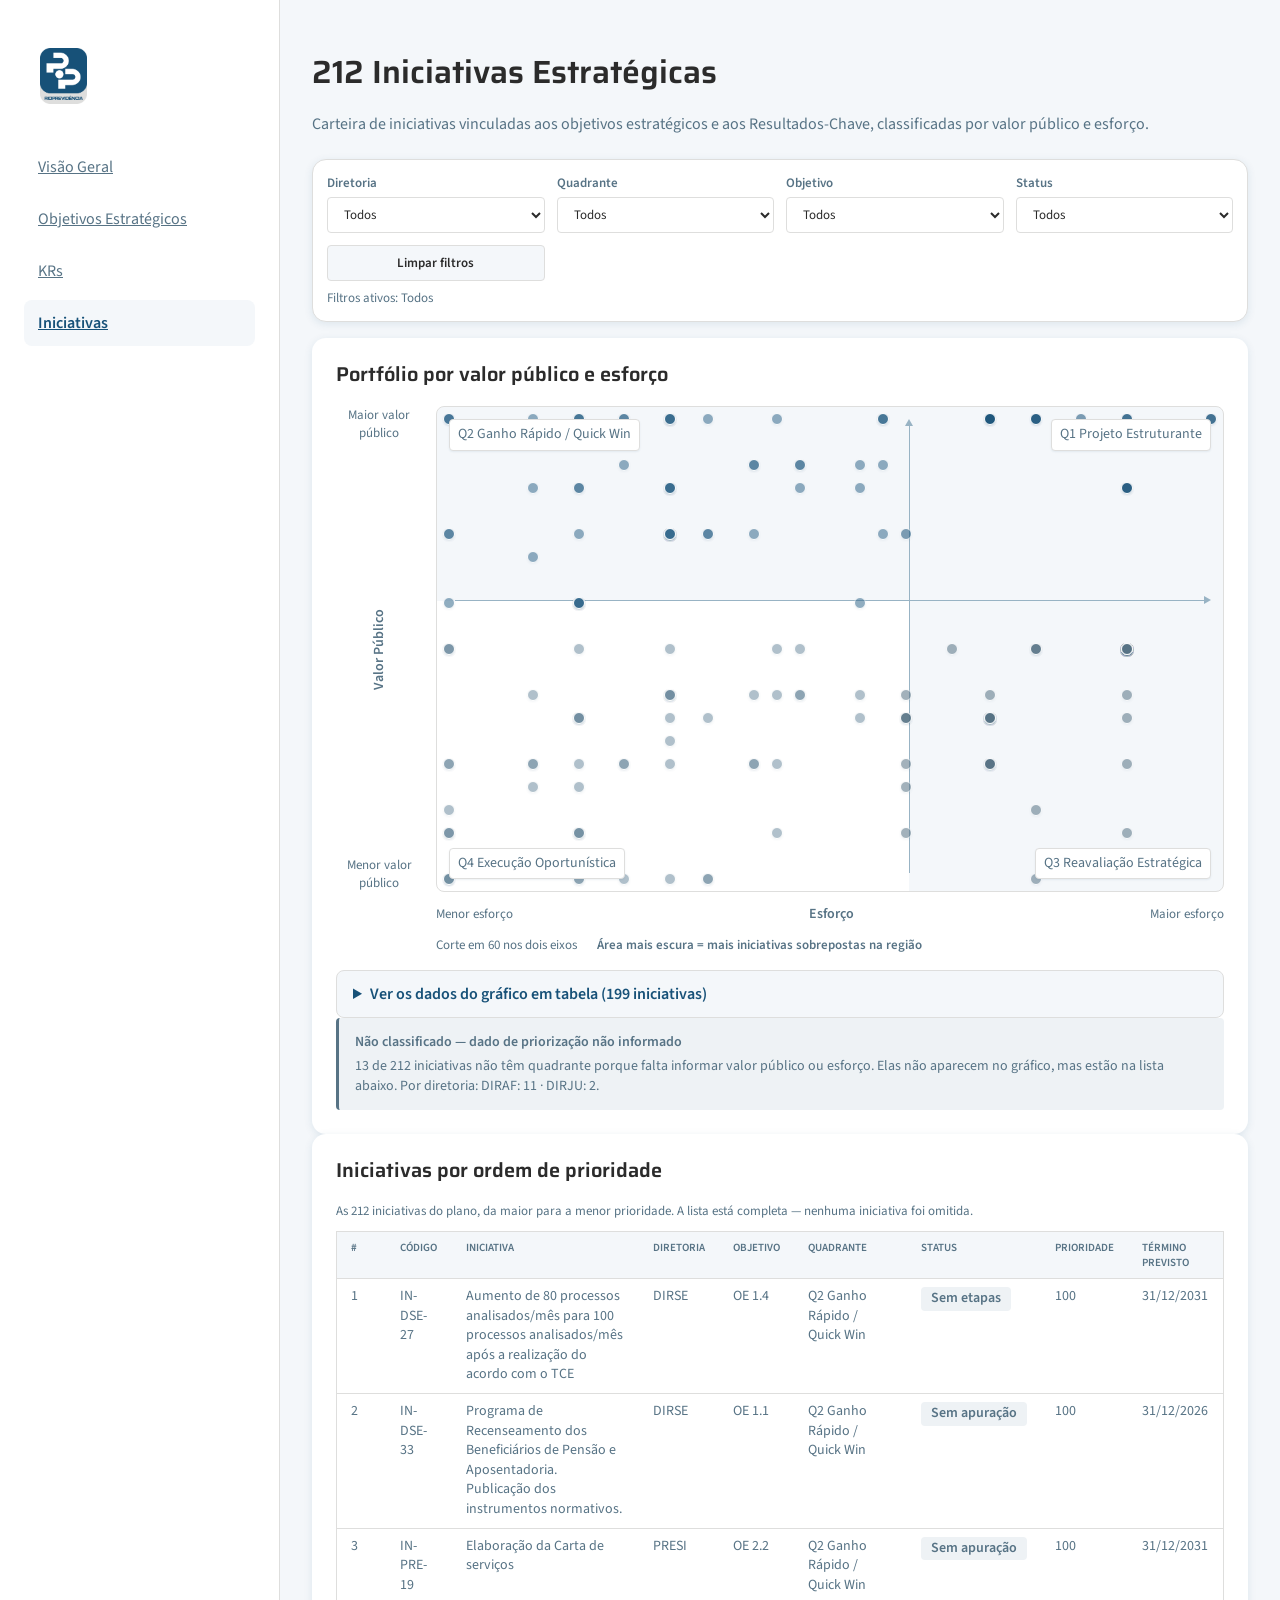
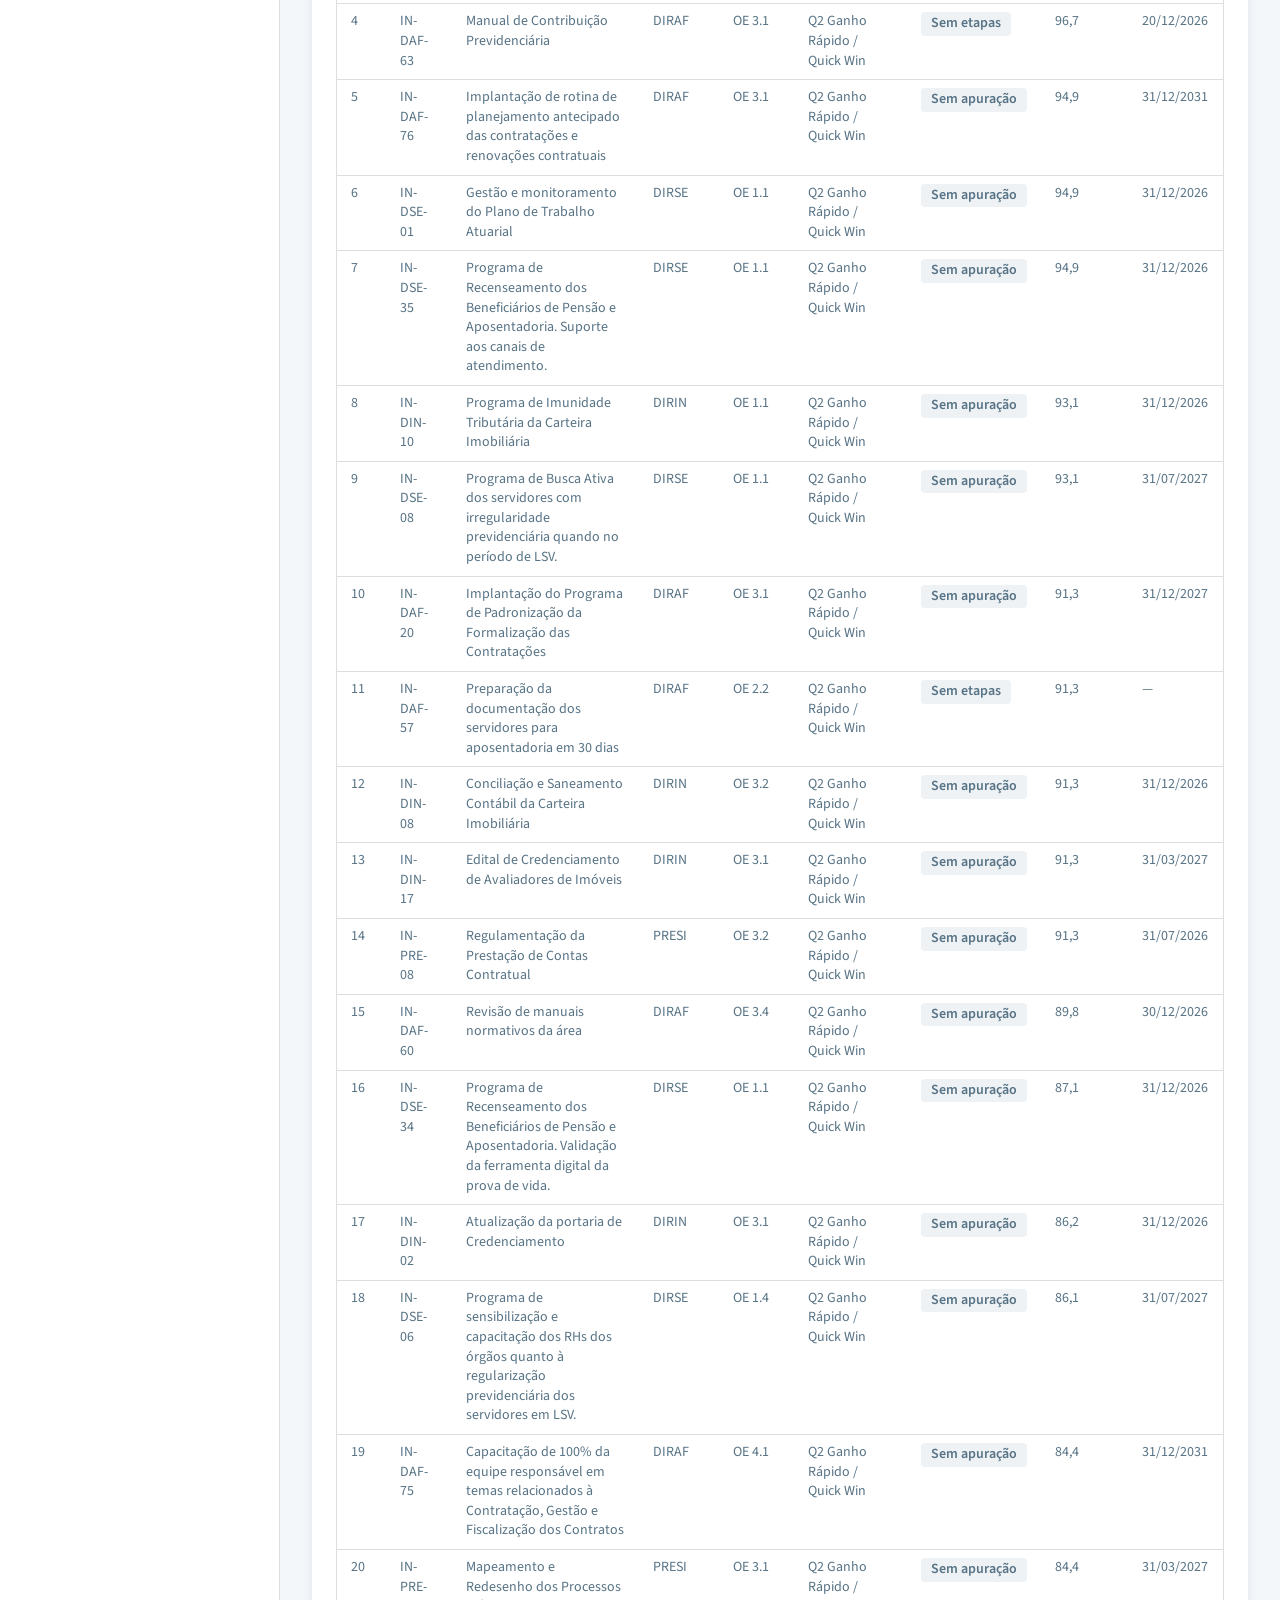
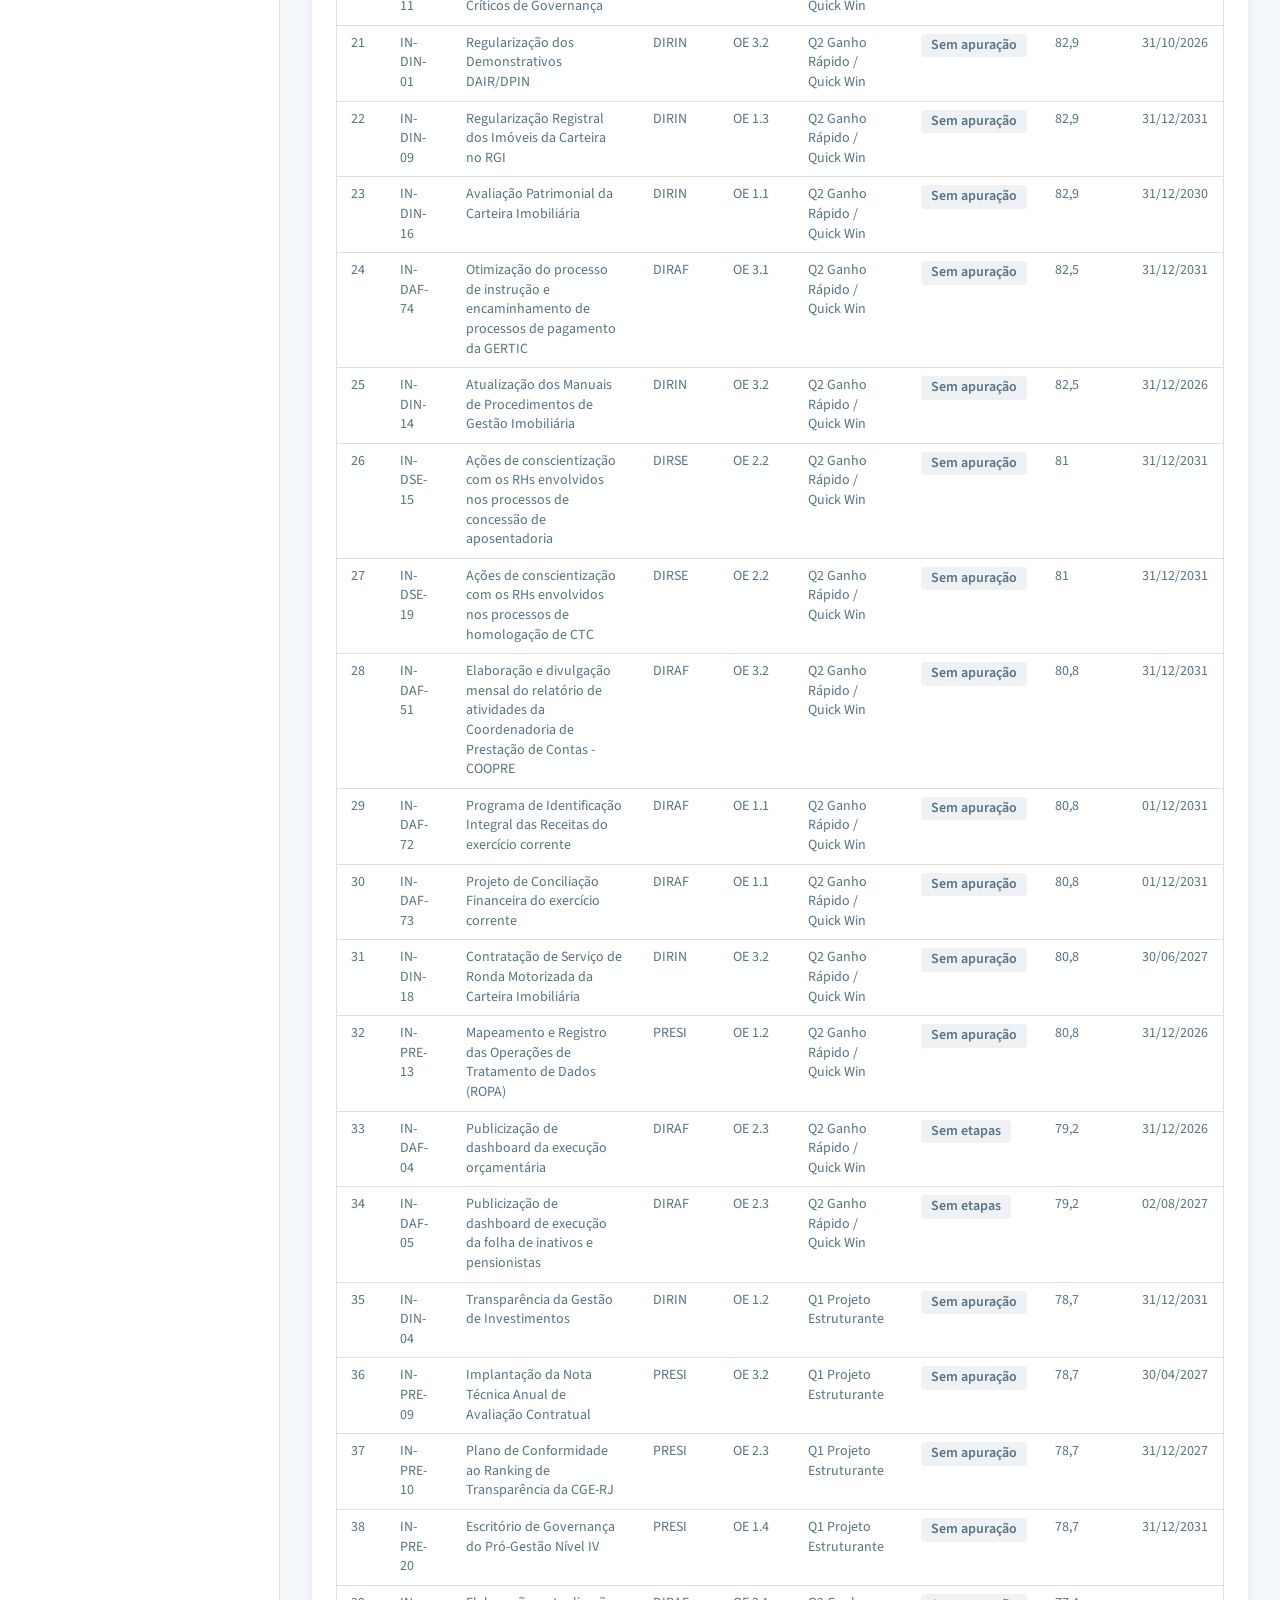
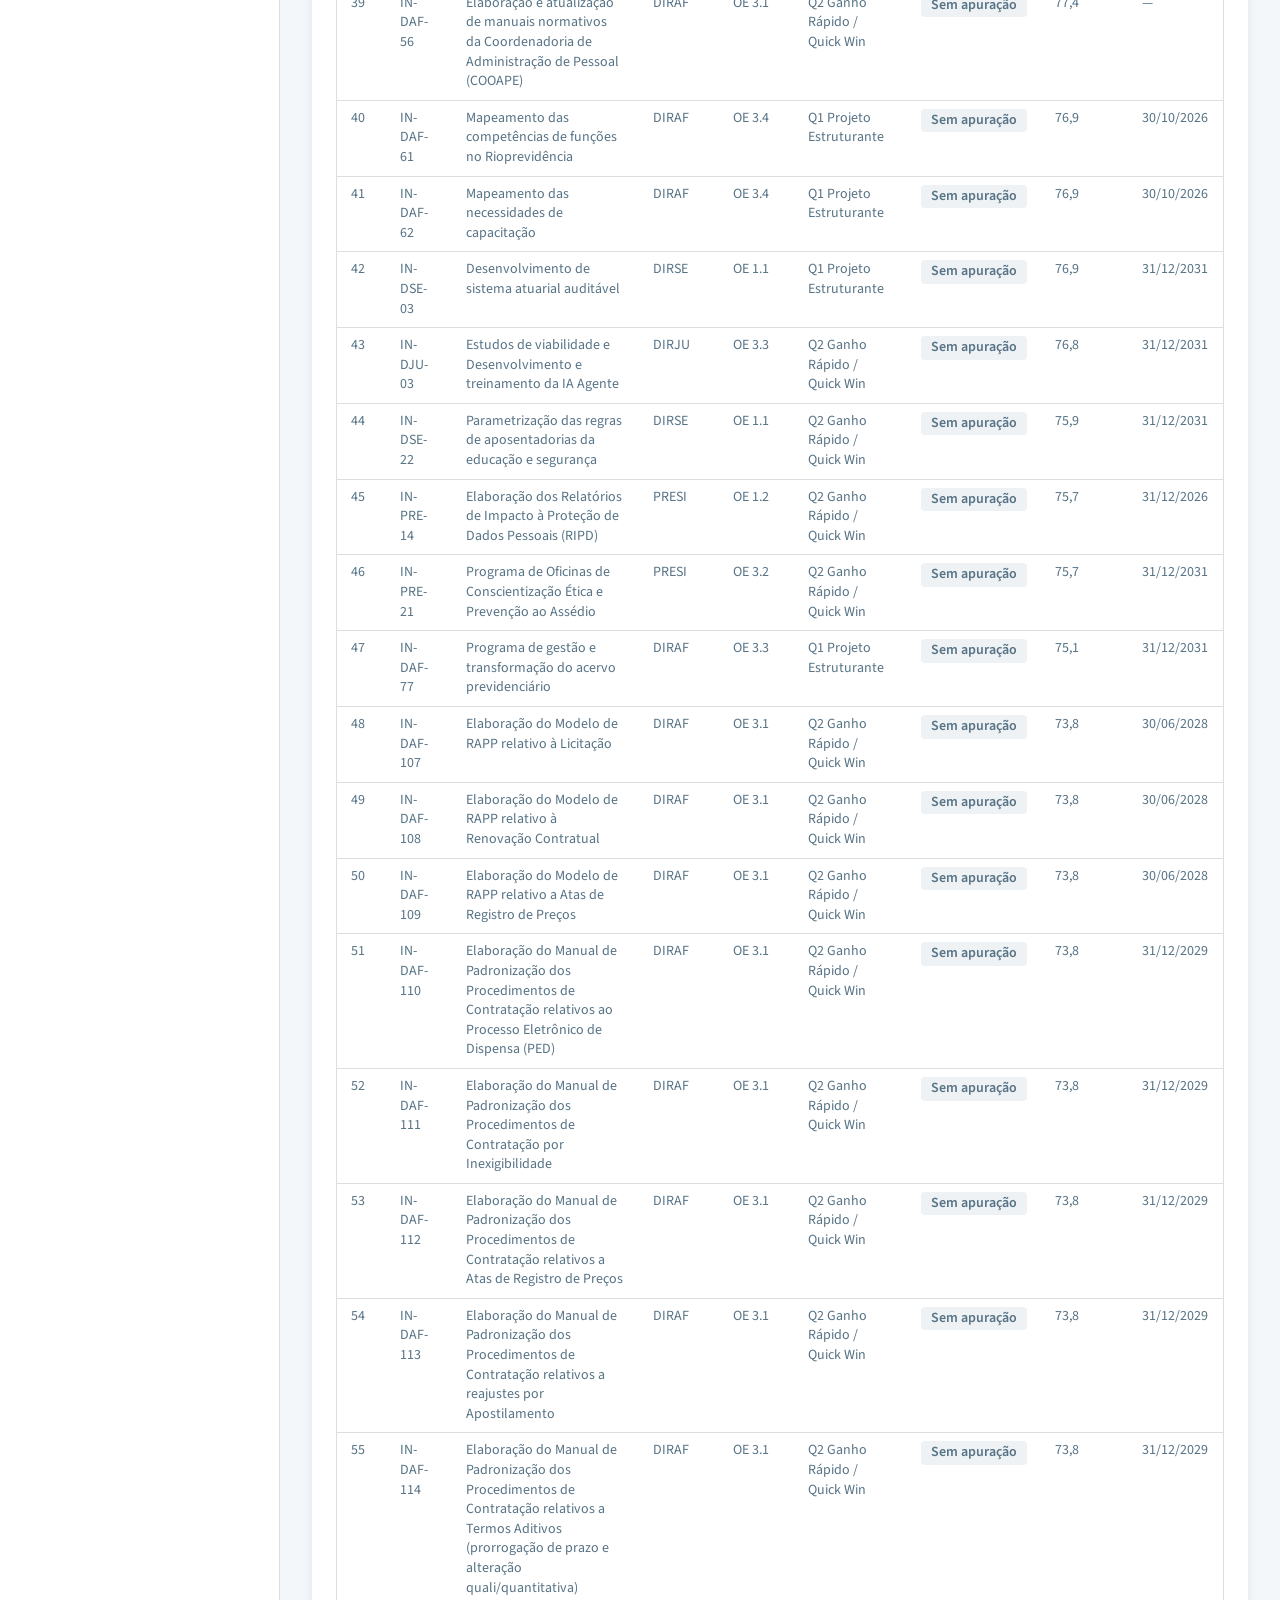
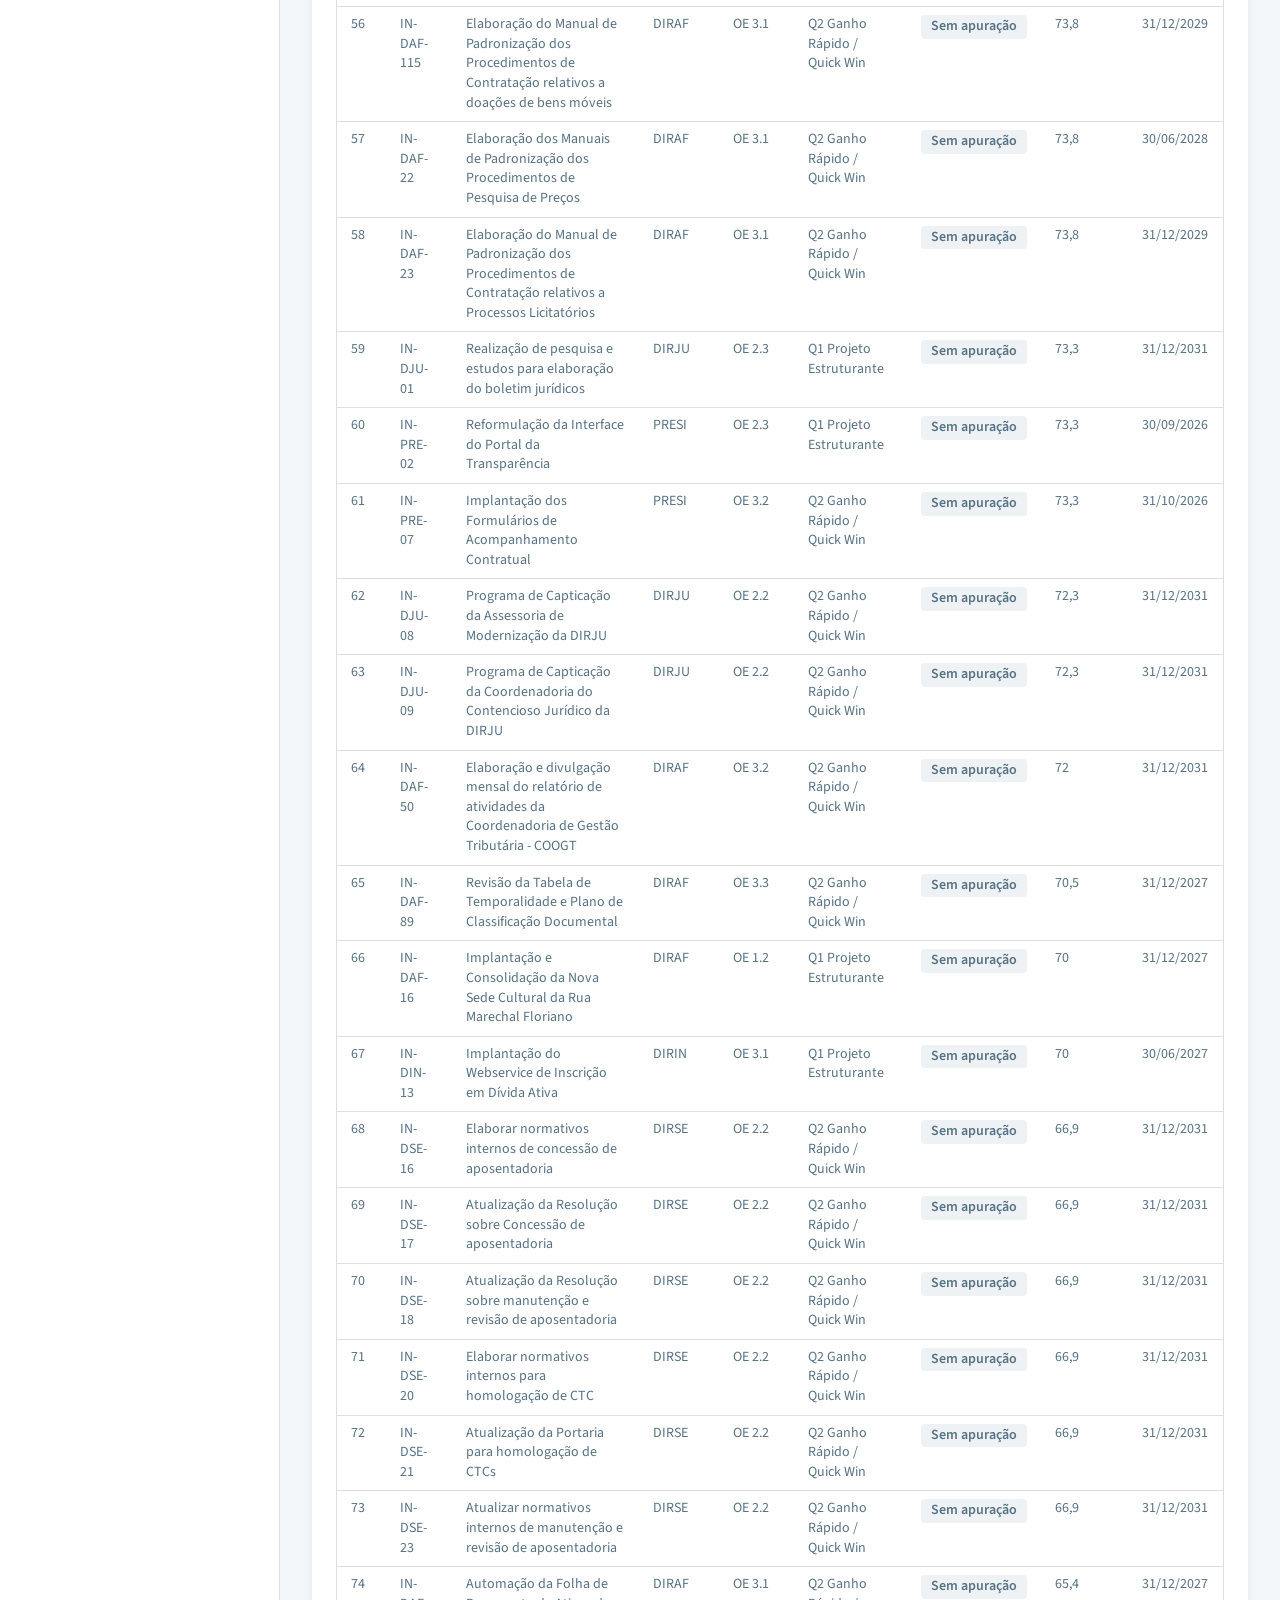
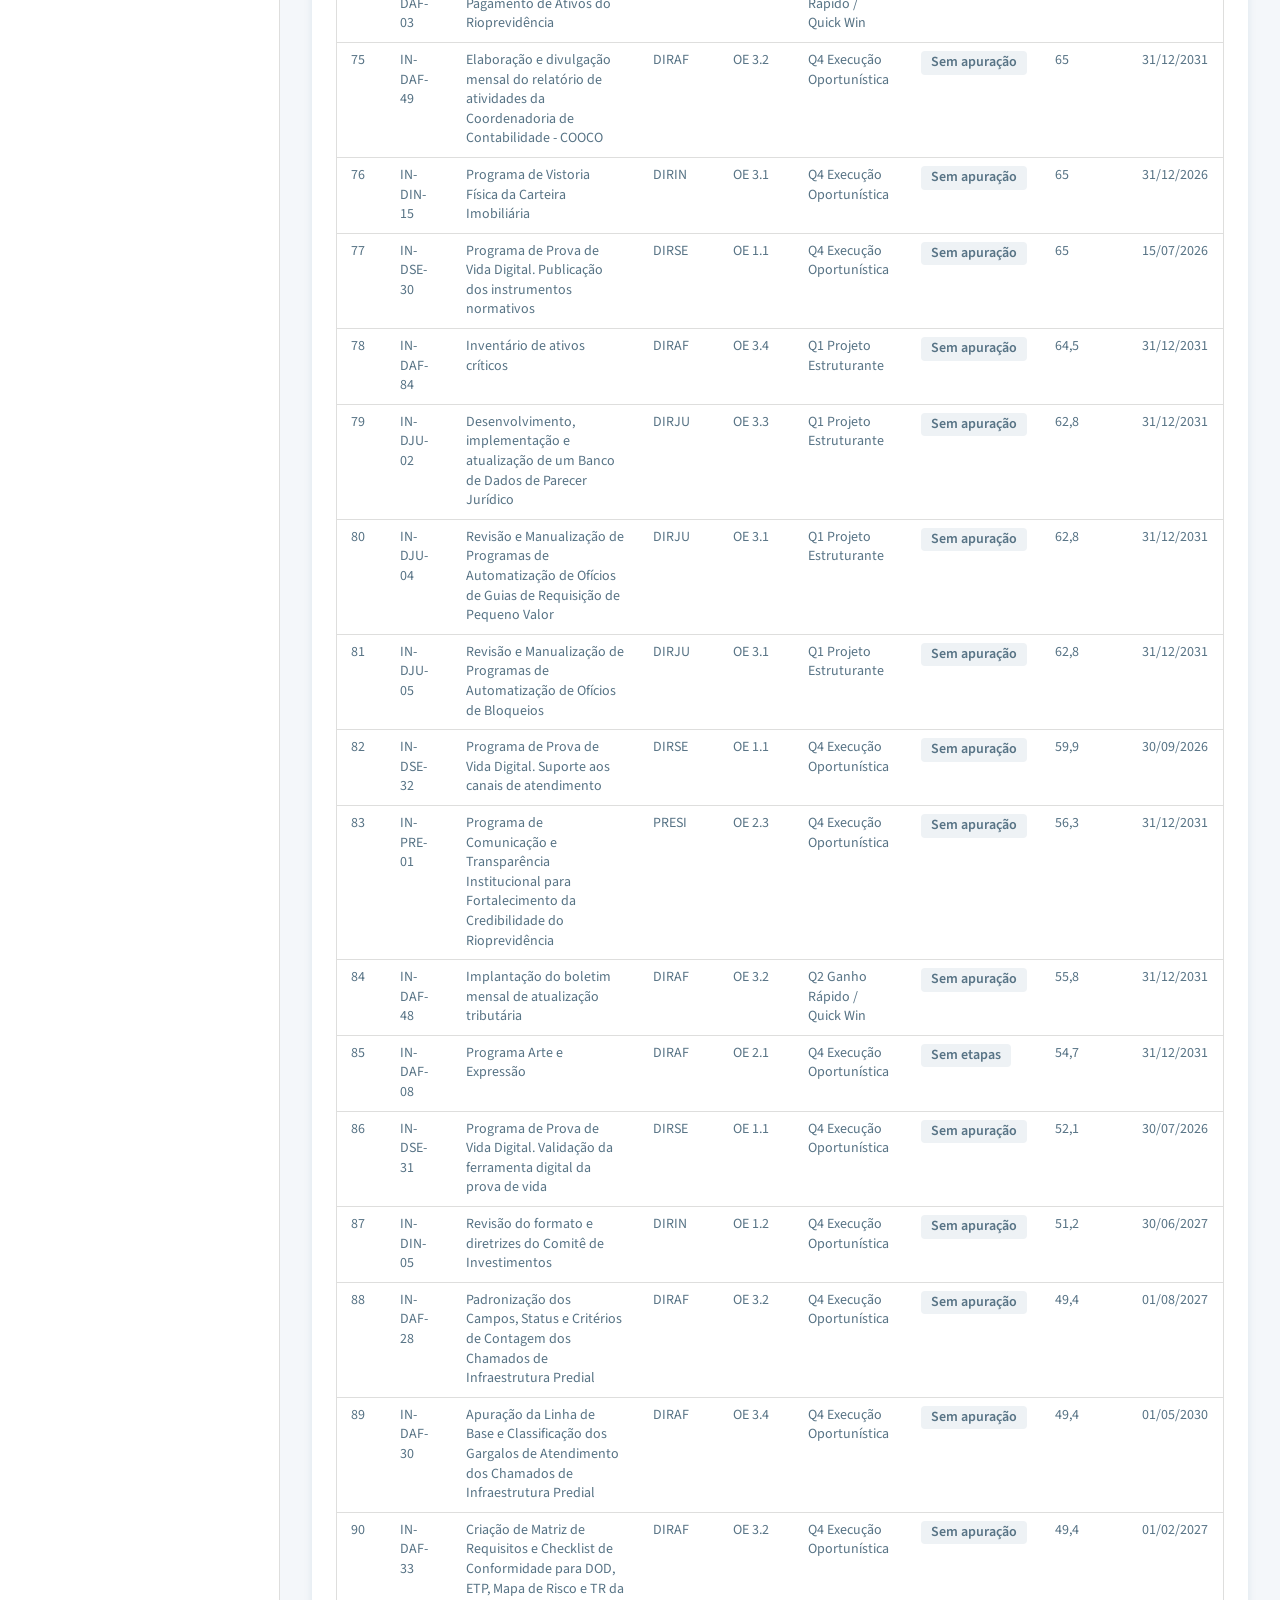
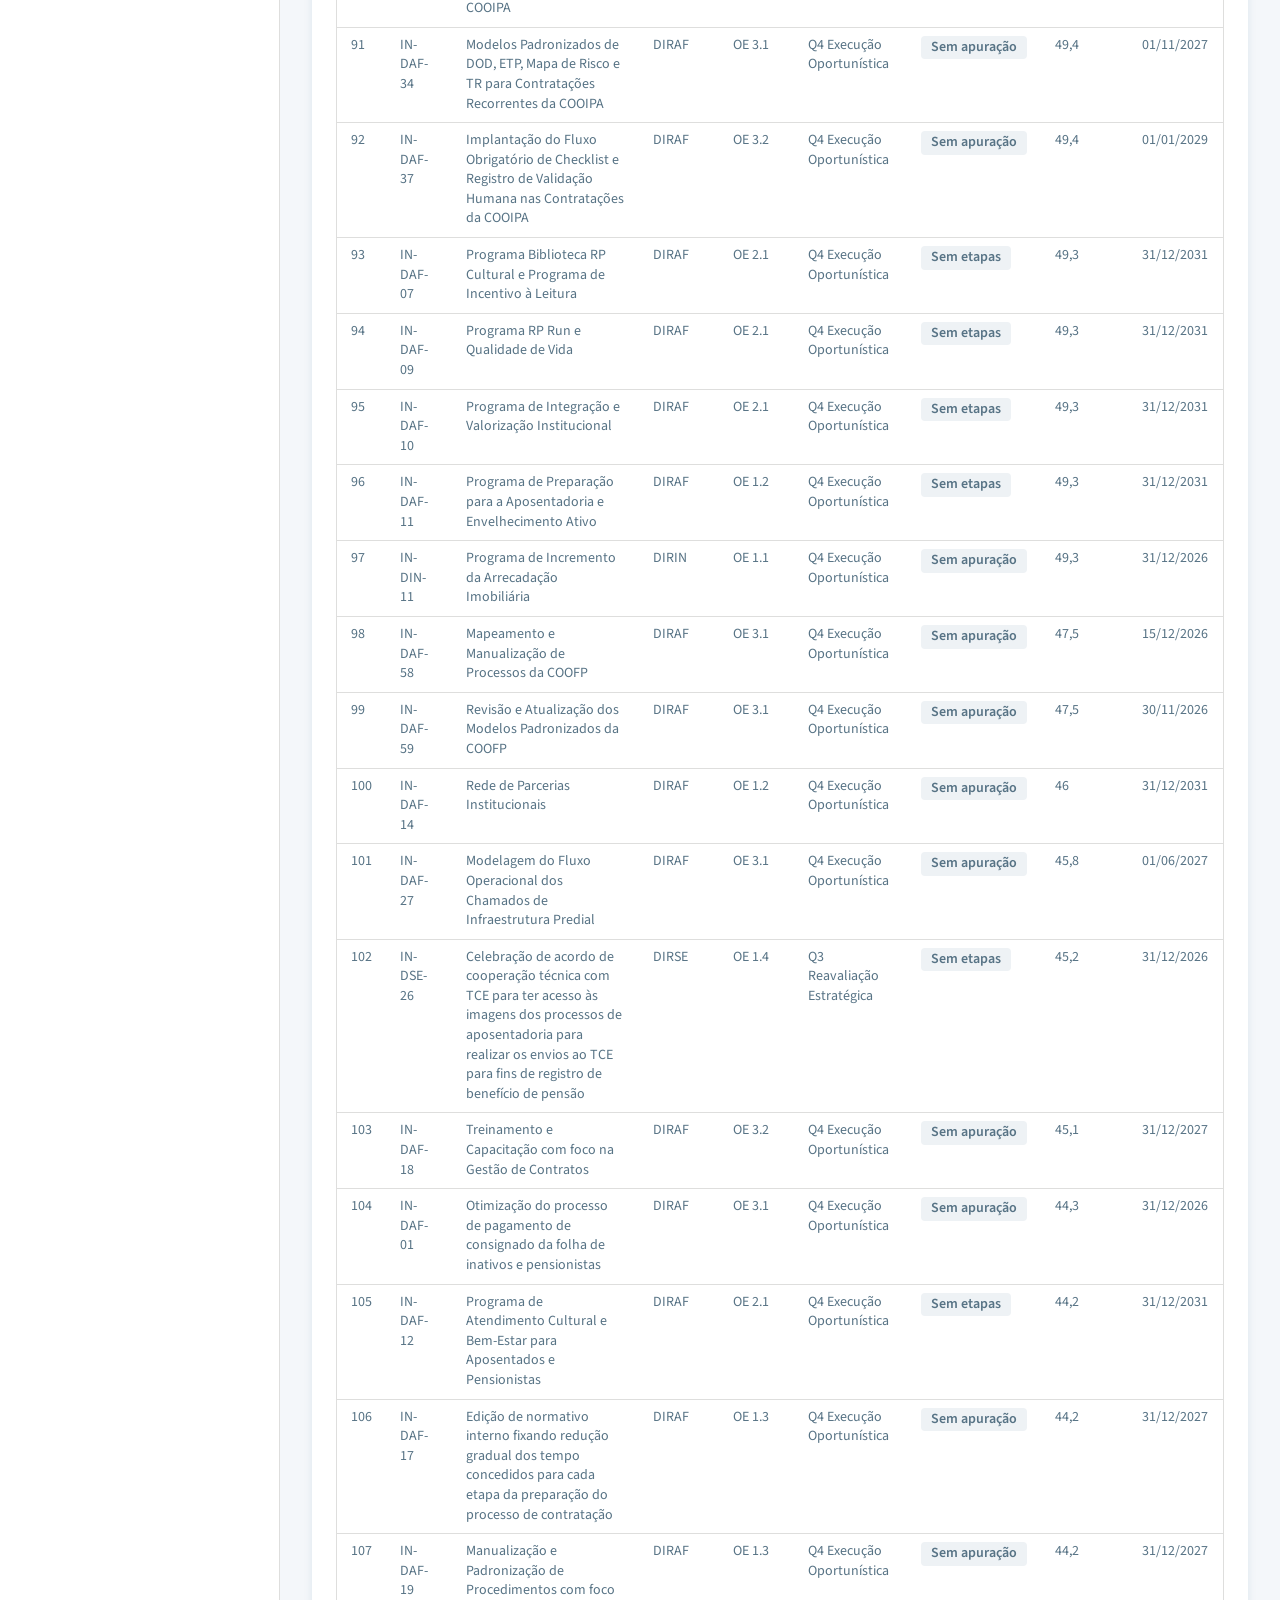
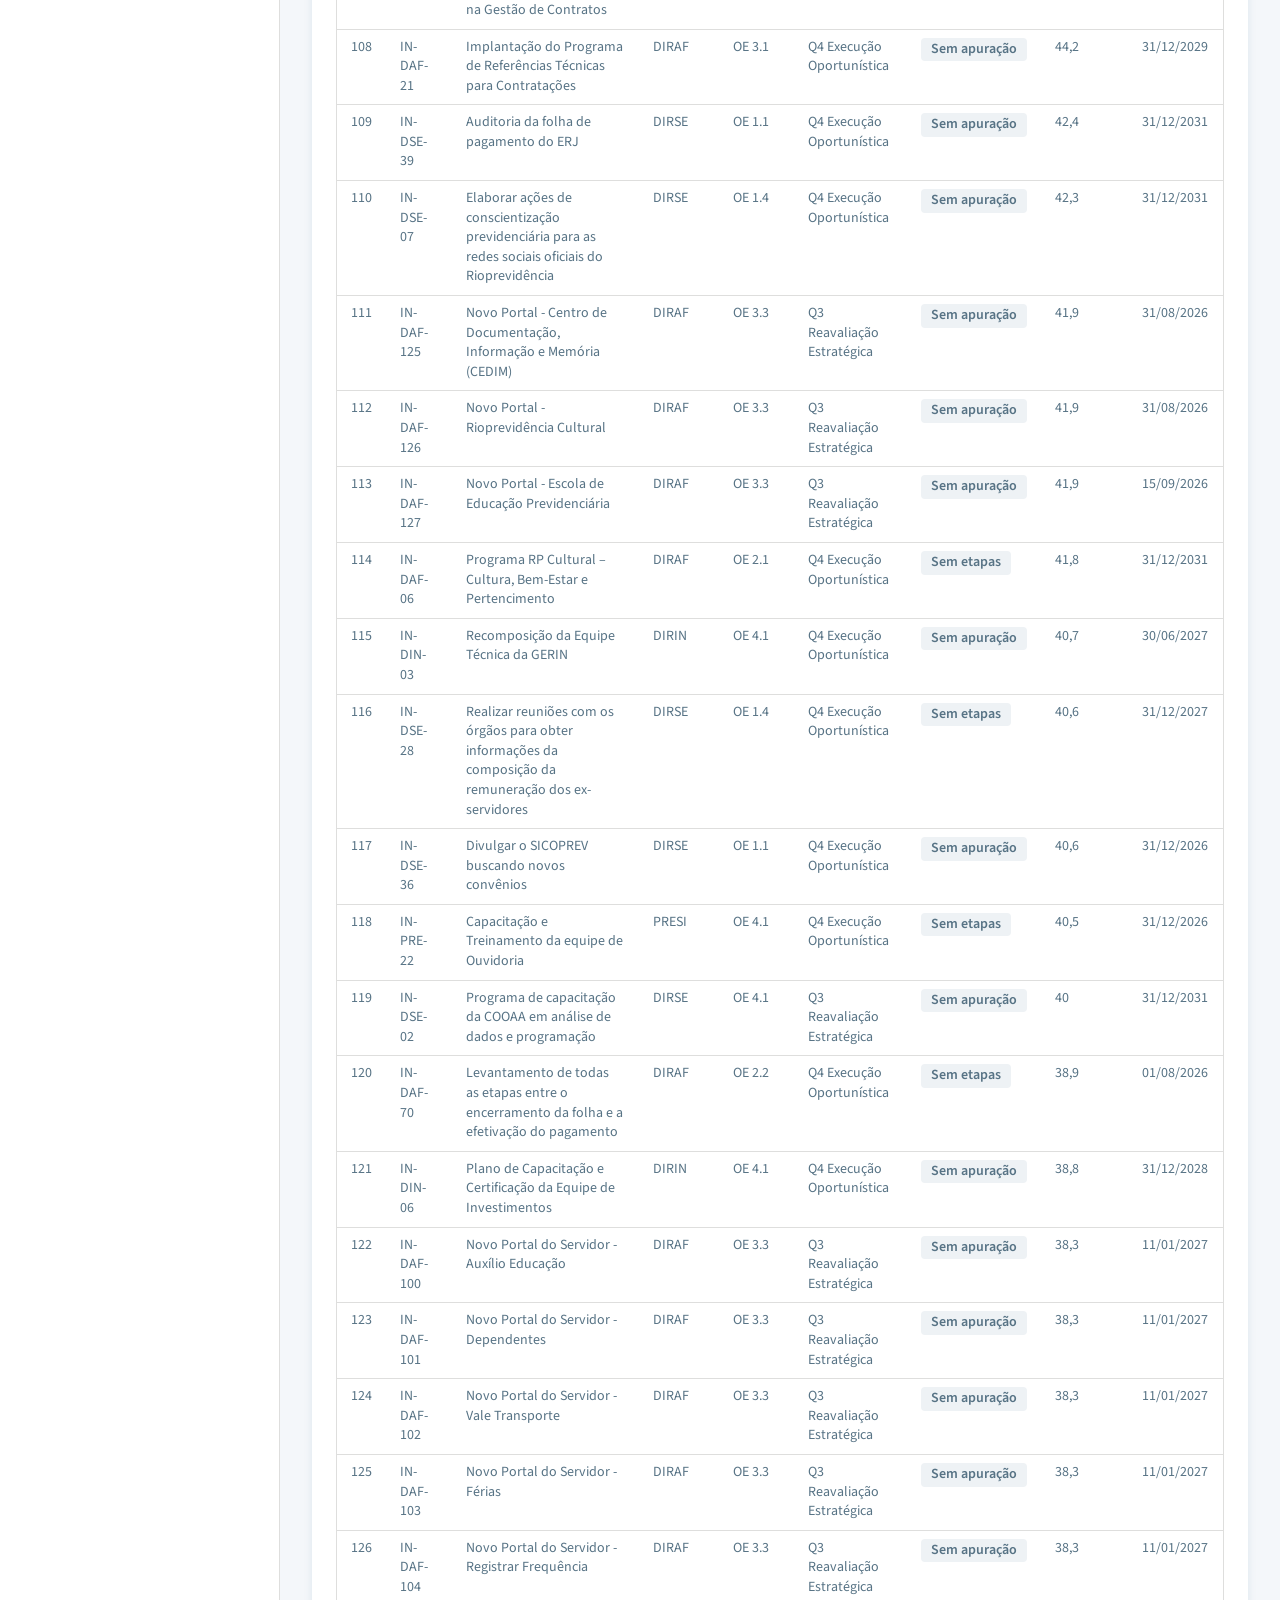
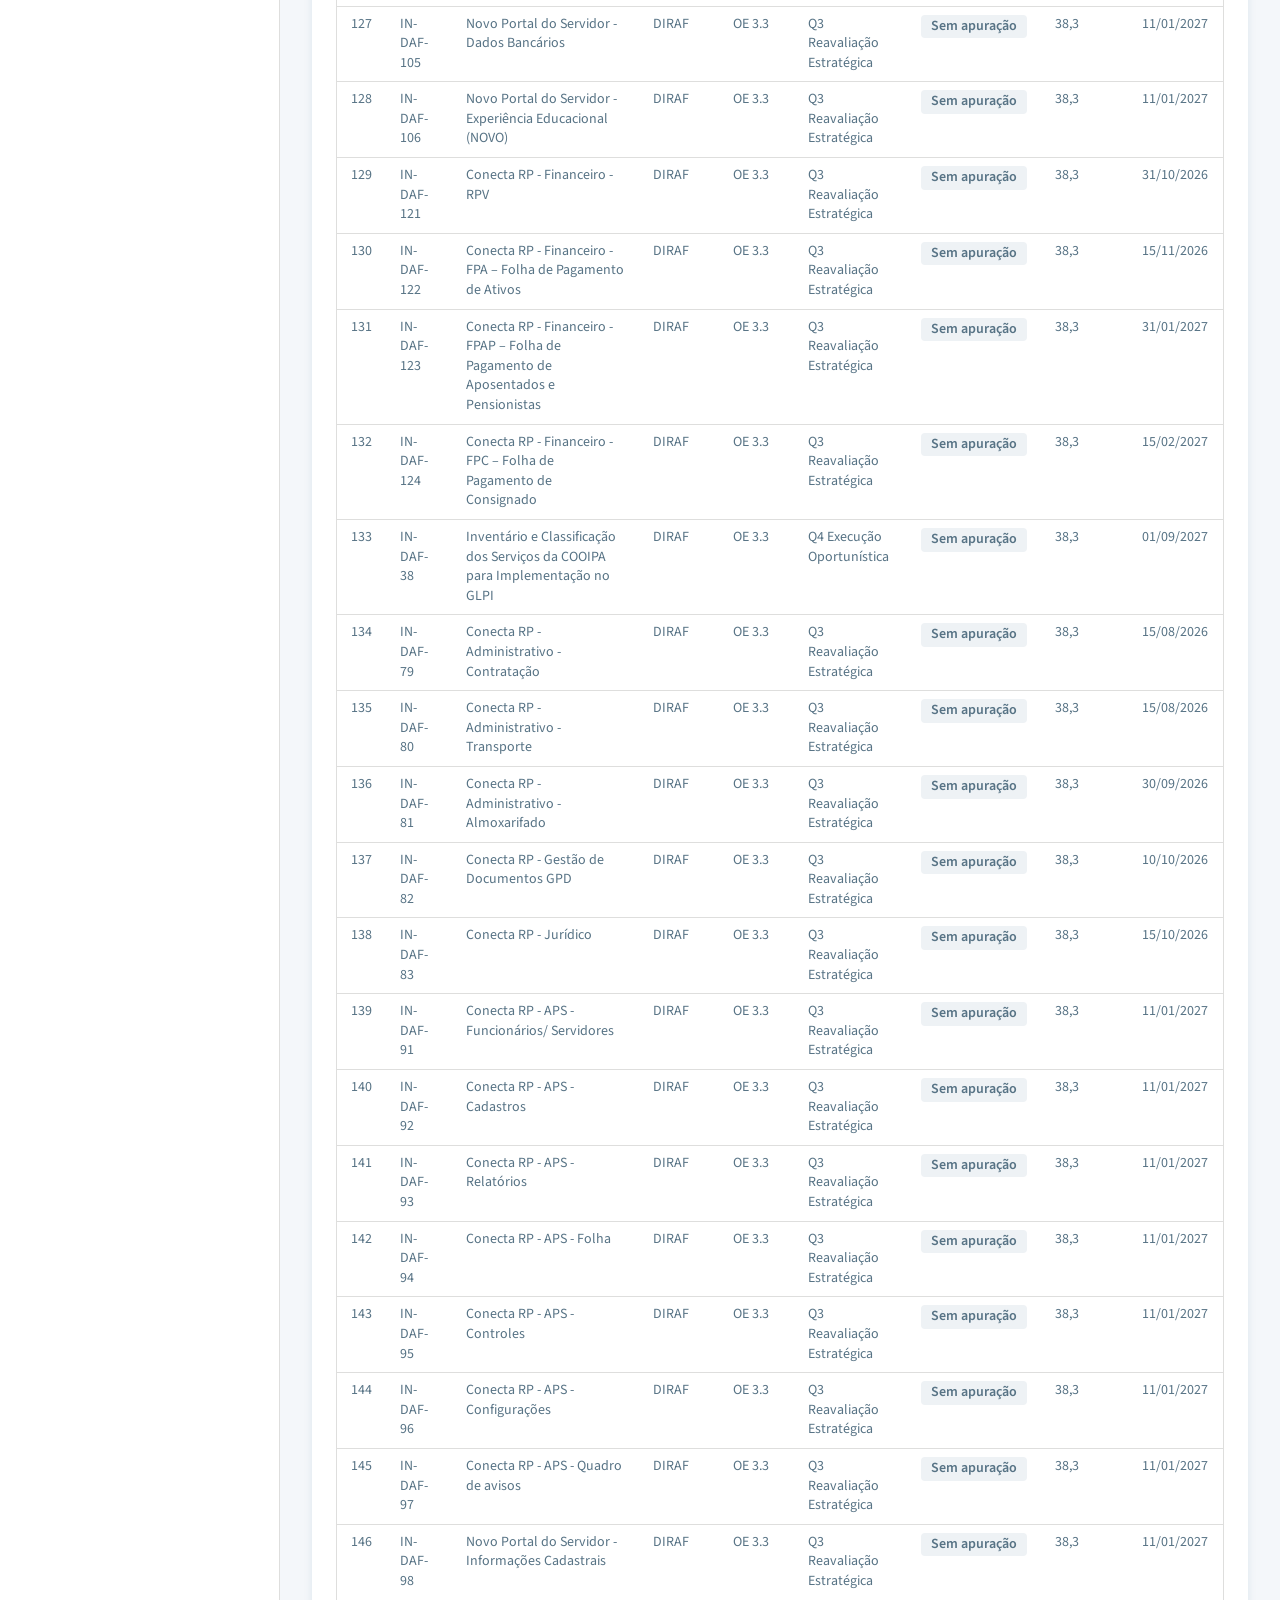
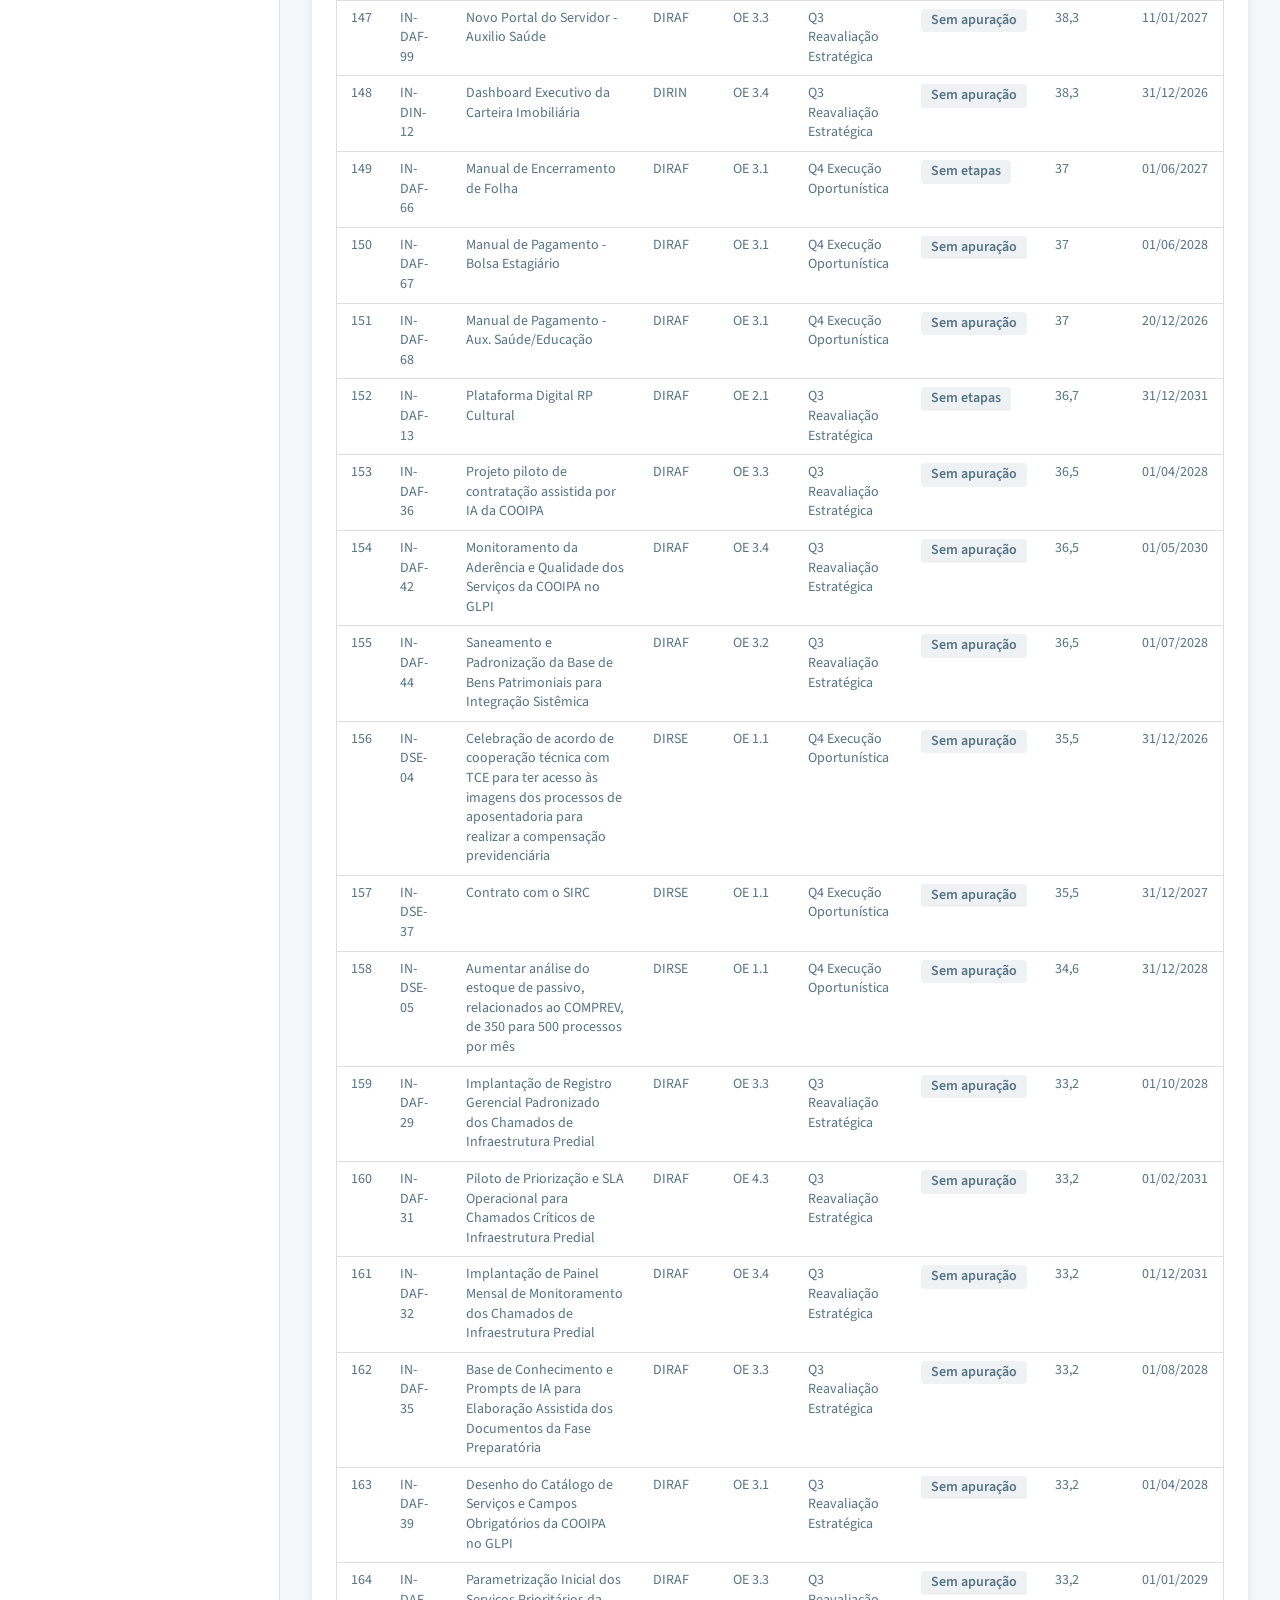
==== commit c882588f: "publica ajustes de apresentacao" ====
--- a/iniciativas.html
+++ b/iniciativas.html
@@ -60,11 +60,11 @@
               <span>Diretoria</span>
               <select data-filter="diretoria">
                 <option value="">Todos</option>
-<option value="DAF">DAF</option>
-<option value="DIN">DIN</option>
-<option value="DJU">DJU</option>
-<option value="DSE">DSE</option>
-<option value="PRE">PRE</option>
+<option value="DAF">DIRAF</option>
+<option value="DIN">DIRIN</option>
+<option value="DJU">DIRJU</option>
+<option value="DSE">DIRSE</option>
+<option value="PRE">PRESI</option>
               </select>
             </label>
         
@@ -124,10 +124,6 @@
       <div class="panel-header">
         <h2>Portfólio por valor público e esforço</h2>
       </div>
-
-      <p class="quadrant-aviso-filtro">
-        Portfólio completo — os filtros abaixo se aplicam à lista
-      </p>
 
       
     <div class="quadrant-chart-shell">
@@ -158,689 +154,2190 @@
           <span
             class="quadrant-bubble quadrant-bubble--q2"
             role="img"
-            aria-label="3 iniciativas — Q2 Ganho Rápido / Quick Win — Valor público 100, Esforço 0 — IN-DSE-27 — Aumento de 80 processos analisados/mês para 100 processos analisados/mês após a realização do acordo com o TCE; IN-DSE-33 — Programa de Recenseamento dos Beneficiários de Pensão e Aposentadoria. Publicação dos instrumentos normativos.; IN-PRE-19 — Elaboração da Carta de serviços"
-            title="3 iniciativas — Q2 Ganho Rápido / Quick Win — Valor público 100, Esforço 0 — IN-DSE-27 — Aumento de 80 processos analisados/mês para 100 processos analisados/mês após a realização do acordo com o TCE; IN-DSE-33 — Programa de Recenseamento dos Beneficiários de Pensão e Aposentadoria. Publicação dos instrumentos normativos.; IN-PRE-19 — Elaboração da Carta de serviços"
-            style="left:0.0%; bottom:100.0%; width:23px; height:23px;"
-          ><span aria-hidden="true">3</span></span>
+            aria-label="IN-DSE-27 — Aumento de 80 processos analisados/mês para 100 processos analisados/mês após a realização do acordo com o TCE"
+            title="IN-DSE-27 — Aumento de 80 processos analisados/mês para 100 processos analisados/mês após a realização do acordo com o TCE"
+            data-diretoria="DSE"
+            data-quadrante="Q2"
+            data-objetivo="OE 1.4"
+            style="left:calc(12px + (100% - 24px) * 0.0); bottom:calc(12px + (100% - 24px) * 1.0); width:12px; height:12px;"
+          ></span>
     
           <span
             class="quadrant-bubble quadrant-bubble--q2"
             role="img"
-            aria-label="1 iniciativa — Q2 Ganho Rápido / Quick Win — Valor público 100, Esforço 11 — IN-DAF-63 — Manual de Contribuição Previdenciária"
-            title="1 iniciativa — Q2 Ganho Rápido / Quick Win — Valor público 100, Esforço 11 — IN-DAF-63 — Manual de Contribuição Previdenciária"
-            style="left:11.0%; bottom:100.0%; width:16px; height:16px;"
+            aria-label="IN-DSE-33 — Programa de Recenseamento dos Beneficiários de Pensão e Aposentadoria. Publicação dos instrumentos normativos."
+            title="IN-DSE-33 — Programa de Recenseamento dos Beneficiários de Pensão e Aposentadoria. Publicação dos instrumentos normativos."
+            data-diretoria="DSE"
+            data-quadrante="Q2"
+            data-objetivo="OE 1.1"
+            style="left:calc(12px + (100% - 24px) * 0.0); bottom:calc(12px + (100% - 24px) * 1.0); width:12px; height:12px;"
           ></span>
     
           <span
             class="quadrant-bubble quadrant-bubble--q2"
             role="img"
-            aria-label="3 iniciativas — Q2 Ganho Rápido / Quick Win — Valor público 100, Esforço 17 — IN-DAF-76 — Implantação de rotina de planejamento antecipado das contratações e renovações contratuais; IN-DSE-01 — Gestão e monitoramento do Plano de Trabalho Atuarial; IN-DSE-35 — Programa de Recenseamento dos Beneficiários de Pensão e Aposentadoria. Suporte aos canais de atendimento."
-            title="3 iniciativas — Q2 Ganho Rápido / Quick Win — Valor público 100, Esforço 17 — IN-DAF-76 — Implantação de rotina de planejamento antecipado das contratações e renovações contratuais; IN-DSE-01 — Gestão e monitoramento do Plano de Trabalho Atuarial; IN-DSE-35 — Programa de Recenseamento dos Beneficiários de Pensão e Aposentadoria. Suporte aos canais de atendimento."
-            style="left:17.0%; bottom:100.0%; width:23px; height:23px;"
-          ><span aria-hidden="true">3</span></span>
+            aria-label="IN-PRE-19 — Elaboração da Carta de serviços"
+            title="IN-PRE-19 — Elaboração da Carta de serviços"
+            data-diretoria="PRE"
+            data-quadrante="Q2"
+            data-objetivo="OE 2.2"
+            style="left:calc(12px + (100% - 24px) * 0.0); bottom:calc(12px + (100% - 24px) * 1.0); width:12px; height:12px;"
+          ></span>
     
           <span
             class="quadrant-bubble quadrant-bubble--q2"
             role="img"
-            aria-label="2 iniciativas — Q2 Ganho Rápido / Quick Win — Valor público 100, Esforço 23 — IN-DIN-10 — Programa de Imunidade Tributária da Carteira Imobiliária; IN-DSE-08 — Programa de Busca Ativa dos servidores com irregularidade previdenciária quando no período de LSV."
-            title="2 iniciativas — Q2 Ganho Rápido / Quick Win — Valor público 100, Esforço 23 — IN-DIN-10 — Programa de Imunidade Tributária da Carteira Imobiliária; IN-DSE-08 — Programa de Busca Ativa dos servidores com irregularidade previdenciária quando no período de LSV."
-            style="left:23.0%; bottom:100.0%; width:21px; height:21px;"
-          ><span aria-hidden="true">2</span></span>
+            aria-label="IN-DAF-63 — Manual de Contribuição Previdenciária"
+            title="IN-DAF-63 — Manual de Contribuição Previdenciária"
+            data-diretoria="DAF"
+            data-quadrante="Q2"
+            data-objetivo="OE 3.1"
+            style="left:calc(12px + (100% - 24px) * 0.11); bottom:calc(12px + (100% - 24px) * 1.0); width:12px; height:12px;"
+          ></span>
     
           <span
             class="quadrant-bubble quadrant-bubble--q2"
             role="img"
-            aria-label="5 iniciativas — Q2 Ganho Rápido / Quick Win — Valor público 100, Esforço 29 — IN-DAF-20 — Implantação do Programa de Padronização da Formalização das Contratações; IN-DAF-57 — Preparação da documentação dos servidores para aposentadoria em 30 dias; IN-DIN-08 — Conciliação e Saneamento Contábil da Carteira Imobiliária; IN-DIN-17 — Edital de Credenciamento de Avaliadores de Imóveis; IN-PRE-08 — Regulamentação da Prestação de Contas Contratual"
-            title="5 iniciativas — Q2 Ganho Rápido / Quick Win — Valor público 100, Esforço 29 — IN-DAF-20 — Implantação do Programa de Padronização da Formalização das Contratações; IN-DAF-57 — Preparação da documentação dos servidores para aposentadoria em 30 dias; IN-DIN-08 — Conciliação e Saneamento Contábil da Carteira Imobiliária; IN-DIN-17 — Edital de Credenciamento de Avaliadores de Imóveis; IN-PRE-08 — Regulamentação da Prestação de Contas Contratual"
-            style="left:29.0%; bottom:100.0%; width:26px; height:26px;"
-          ><span aria-hidden="true">5</span></span>
+            aria-label="IN-DAF-76 — Implantação de rotina de planejamento antecipado das contratações e renovações contratuais"
+            title="IN-DAF-76 — Implantação de rotina de planejamento antecipado das contratações e renovações contratuais"
+            data-diretoria="DAF"
+            data-quadrante="Q2"
+            data-objetivo="OE 3.1"
+            style="left:calc(12px + (100% - 24px) * 0.17); bottom:calc(12px + (100% - 24px) * 1.0); width:12px; height:12px;"
+          ></span>
     
           <span
             class="quadrant-bubble quadrant-bubble--q2"
             role="img"
-            aria-label="1 iniciativa — Q2 Ganho Rápido / Quick Win — Valor público 100, Esforço 34 — IN-DAF-60 — Revisão de manuais normativos da área"
-            title="1 iniciativa — Q2 Ganho Rápido / Quick Win — Valor público 100, Esforço 34 — IN-DAF-60 — Revisão de manuais normativos da área"
-            style="left:34.0%; bottom:100.0%; width:16px; height:16px;"
+            aria-label="IN-DSE-01 — Gestão e monitoramento do Plano de Trabalho Atuarial"
+            title="IN-DSE-01 — Gestão e monitoramento do Plano de Trabalho Atuarial"
+            data-diretoria="DSE"
+            data-quadrante="Q2"
+            data-objetivo="OE 1.1"
+            style="left:calc(12px + (100% - 24px) * 0.17); bottom:calc(12px + (100% - 24px) * 1.0); width:12px; height:12px;"
           ></span>
     
           <span
             class="quadrant-bubble quadrant-bubble--q2"
             role="img"
-            aria-label="1 iniciativa — Q2 Ganho Rápido / Quick Win — Valor público 100, Esforço 43 — IN-DSE-34 — Programa de Recenseamento dos Beneficiários de Pensão e Aposentadoria. Validação da ferramenta digital da prova de vida."
-            title="1 iniciativa — Q2 Ganho Rápido / Quick Win — Valor público 100, Esforço 43 — IN-DSE-34 — Programa de Recenseamento dos Beneficiários de Pensão e Aposentadoria. Validação da ferramenta digital da prova de vida."
-            style="left:43.0%; bottom:100.0%; width:16px; height:16px;"
+            aria-label="IN-DSE-35 — Programa de Recenseamento dos Beneficiários de Pensão e Aposentadoria. Suporte aos canais de atendimento."
+            title="IN-DSE-35 — Programa de Recenseamento dos Beneficiários de Pensão e Aposentadoria. Suporte aos canais de atendimento."
+            data-diretoria="DSE"
+            data-quadrante="Q2"
+            data-objetivo="OE 1.1"
+            style="left:calc(12px + (100% - 24px) * 0.17); bottom:calc(12px + (100% - 24px) * 1.0); width:12px; height:12px;"
           ></span>
     
           <span
             class="quadrant-bubble quadrant-bubble--q2"
             role="img"
-            aria-label="1 iniciativa — Q2 Ganho Rápido / Quick Win — Valor público 85, Esforço 11 — IN-DIN-02 — Atualização da portaria de Credenciamento"
-            title="1 iniciativa — Q2 Ganho Rápido / Quick Win — Valor público 85, Esforço 11 — IN-DIN-02 — Atualização da portaria de Credenciamento"
-            style="left:11.0%; bottom:85.0%; width:16px; height:16px;"
+            aria-label="IN-DIN-10 — Programa de Imunidade Tributária da Carteira Imobiliária"
+            title="IN-DIN-10 — Programa de Imunidade Tributária da Carteira Imobiliária"
+            data-diretoria="DIN"
+            data-quadrante="Q2"
+            data-objetivo="OE 1.1"
+            style="left:calc(12px + (100% - 24px) * 0.23); bottom:calc(12px + (100% - 24px) * 1.0); width:12px; height:12px;"
           ></span>
     
           <span
             class="quadrant-bubble quadrant-bubble--q2"
             role="img"
-            aria-label="1 iniciativa — Q2 Ganho Rápido / Quick Win — Valor público 90, Esforço 23 — IN-DSE-06 — Programa de sensibilização e capacitação dos RHs dos órgãos quanto à regularização previdenciária dos servidores em LSV."
-            title="1 iniciativa — Q2 Ganho Rápido / Quick Win — Valor público 90, Esforço 23 — IN-DSE-06 — Programa de sensibilização e capacitação dos RHs dos órgãos quanto à regularização previdenciária dos servidores em LSV."
-            style="left:23.0%; bottom:90.0%; width:16px; height:16px;"
+            aria-label="IN-DSE-08 — Programa de Busca Ativa dos servidores com irregularidade previdenciária quando no período de LSV."
+            title="IN-DSE-08 — Programa de Busca Ativa dos servidores com irregularidade previdenciária quando no período de LSV."
+            data-diretoria="DSE"
+            data-quadrante="Q2"
+            data-objetivo="OE 1.1"
+            style="left:calc(12px + (100% - 24px) * 0.23); bottom:calc(12px + (100% - 24px) * 1.0); width:12px; height:12px;"
           ></span>
     
           <span
             class="quadrant-bubble quadrant-bubble--q2"
             role="img"
-            aria-label="2 iniciativas — Q2 Ganho Rápido / Quick Win — Valor público 85, Esforço 17 — IN-DAF-75 — Capacitação de 100% da equipe responsável em temas relacionados à Contratação, Gestão e Fiscalização dos Contratos; IN-PRE-11 — Mapeamento e Redesenho dos Processos Críticos de Governança"
-            title="2 iniciativas — Q2 Ganho Rápido / Quick Win — Valor público 85, Esforço 17 — IN-DAF-75 — Capacitação de 100% da equipe responsável em temas relacionados à Contratação, Gestão e Fiscalização dos Contratos; IN-PRE-11 — Mapeamento e Redesenho dos Processos Críticos de Governança"
-            style="left:17.0%; bottom:85.0%; width:21px; height:21px;"
-          ><span aria-hidden="true">2</span></span>
+            aria-label="IN-DAF-20 — Implantação do Programa de Padronização da Formalização das Contratações"
+            title="IN-DAF-20 — Implantação do Programa de Padronização da Formalização das Contratações"
+            data-diretoria="DAF"
+            data-quadrante="Q2"
+            data-objetivo="OE 3.1"
+            style="left:calc(12px + (100% - 24px) * 0.29); bottom:calc(12px + (100% - 24px) * 1.0); width:12px; height:12px;"
+          ></span>
     
           <span
             class="quadrant-bubble quadrant-bubble--q2"
             role="img"
-            aria-label="3 iniciativas — Q2 Ganho Rápido / Quick Win — Valor público 100, Esforço 57 — IN-DIN-01 — Regularização dos Demonstrativos DAIR/DPIN; IN-DIN-09 — Regularização Registral dos Imóveis da Carteira no RGI; IN-DIN-16 — Avaliação Patrimonial da Carteira Imobiliária"
-            title="3 iniciativas — Q2 Ganho Rápido / Quick Win — Valor público 100, Esforço 57 — IN-DIN-01 — Regularização dos Demonstrativos DAIR/DPIN; IN-DIN-09 — Regularização Registral dos Imóveis da Carteira no RGI; IN-DIN-16 — Avaliação Patrimonial da Carteira Imobiliária"
-            style="left:57.0%; bottom:100.0%; width:23px; height:23px;"
-          ><span aria-hidden="true">3</span></span>
+            aria-label="IN-DAF-57 — Preparação da documentação dos servidores para aposentadoria em 30 dias"
+            title="IN-DAF-57 — Preparação da documentação dos servidores para aposentadoria em 30 dias"
+            data-diretoria="DAF"
+            data-quadrante="Q2"
+            data-objetivo="OE 2.2"
+            style="left:calc(12px + (100% - 24px) * 0.29); bottom:calc(12px + (100% - 24px) * 1.0); width:12px; height:12px;"
+          ></span>
     
           <span
             class="quadrant-bubble quadrant-bubble--q2"
             role="img"
-            aria-label="2 iniciativas — Q2 Ganho Rápido / Quick Win — Valor público 75, Esforço 0 — IN-DAF-74 — Otimização do processo de instrução e encaminhamento de processos de pagamento da GERTIC; IN-DIN-14 — Atualização dos Manuais de Procedimentos de Gestão Imobiliária"
-            title="2 iniciativas — Q2 Ganho Rápido / Quick Win — Valor público 75, Esforço 0 — IN-DAF-74 — Otimização do processo de instrução e encaminhamento de processos de pagamento da GERTIC; IN-DIN-14 — Atualização dos Manuais de Procedimentos de Gestão Imobiliária"
-            style="left:0.0%; bottom:75.0%; width:21px; height:21px;"
-          ><span aria-hidden="true">2</span></span>
+            aria-label="IN-DIN-08 — Conciliação e Saneamento Contábil da Carteira Imobiliária"
+            title="IN-DIN-08 — Conciliação e Saneamento Contábil da Carteira Imobiliária"
+            data-diretoria="DIN"
+            data-quadrante="Q2"
+            data-objetivo="OE 3.2"
+            style="left:calc(12px + (100% - 24px) * 0.29); bottom:calc(12px + (100% - 24px) * 1.0); width:12px; height:12px;"
+          ></span>
     
           <span
             class="quadrant-bubble quadrant-bubble--q2"
             role="img"
-            aria-label="2 iniciativas — Q2 Ganho Rápido / Quick Win — Valor público 90, Esforço 40 — IN-DSE-15 — Ações de conscientização com os RHs envolvidos nos processos de concessão de aposentadoria; IN-DSE-19 — Ações de conscientização com os RHs envolvidos nos processos de homologação de CTC"
-            title="2 iniciativas — Q2 Ganho Rápido / Quick Win — Valor público 90, Esforço 40 — IN-DSE-15 — Ações de conscientização com os RHs envolvidos nos processos de concessão de aposentadoria; IN-DSE-19 — Ações de conscientização com os RHs envolvidos nos processos de homologação de CTC"
-            style="left:40.0%; bottom:90.0%; width:21px; height:21px;"
-          ><span aria-hidden="true">2</span></span>
+            aria-label="IN-DIN-17 — Edital de Credenciamento de Avaliadores de Imóveis"
+            title="IN-DIN-17 — Edital de Credenciamento de Avaliadores de Imóveis"
+            data-diretoria="DIN"
+            data-quadrante="Q2"
+            data-objetivo="OE 3.1"
+            style="left:calc(12px + (100% - 24px) * 0.29); bottom:calc(12px + (100% - 24px) * 1.0); width:12px; height:12px;"
+          ></span>
     
           <span
             class="quadrant-bubble quadrant-bubble--q2"
             role="img"
-            aria-label="5 iniciativas — Q2 Ganho Rápido / Quick Win — Valor público 85, Esforço 29 — IN-DAF-51 — Elaboração e divulgação mensal do relatório de atividades da Coordenadoria de Prestação de Contas - COOPRE; IN-DAF-72 — Programa de Identificação Integral das Receitas do exercício corrente; IN-DAF-73 — Projeto de Conciliação Financeira do exercício corrente; IN-DIN-18 — Contratação de Serviço de Ronda Motorizada da Carteira Imobiliária; IN-PRE-13 — Mapeamento e Registro das Operações de Tratamento de Dados (ROPA)"
-            title="5 iniciativas — Q2 Ganho Rápido / Quick Win — Valor público 85, Esforço 29 — IN-DAF-51 — Elaboração e divulgação mensal do relatório de atividades da Coordenadoria de Prestação de Contas - COOPRE; IN-DAF-72 — Programa de Identificação Integral das Receitas do exercício corrente; IN-DAF-73 — Projeto de Conciliação Financeira do exercício corrente; IN-DIN-18 — Contratação de Serviço de Ronda Motorizada da Carteira Imobiliária; IN-PRE-13 — Mapeamento e Registro das Operações de Tratamento de Dados (ROPA)"
-            style="left:29.0%; bottom:85.0%; width:26px; height:26px;"
-          ><span aria-hidden="true">5</span></span>
+            aria-label="IN-PRE-08 — Regulamentação da Prestação de Contas Contratual"
+            title="IN-PRE-08 — Regulamentação da Prestação de Contas Contratual"
+            data-diretoria="PRE"
+            data-quadrante="Q2"
+            data-objetivo="OE 3.2"
+            style="left:calc(12px + (100% - 24px) * 0.29); bottom:calc(12px + (100% - 24px) * 1.0); width:12px; height:12px;"
+          ></span>
     
           <span
             class="quadrant-bubble quadrant-bubble--q2"
             role="img"
-            aria-label="2 iniciativas — Q2 Ganho Rápido / Quick Win — Valor público 90, Esforço 46 — IN-DAF-04 — Publicização de dashboard da execução orçamentária; IN-DAF-05 — Publicização de dashboard de execução da folha de inativos e pensionistas"
-            title="2 iniciativas — Q2 Ganho Rápido / Quick Win — Valor público 90, Esforço 46 — IN-DAF-04 — Publicização de dashboard da execução orçamentária; IN-DAF-05 — Publicização de dashboard de execução da folha de inativos e pensionistas"
-            style="left:46.0%; bottom:90.0%; width:21px; height:21px;"
-          ><span aria-hidden="true">2</span></span>
+            aria-label="IN-DAF-60 — Revisão de manuais normativos da área"
+            title="IN-DAF-60 — Revisão de manuais normativos da área"
+            data-diretoria="DAF"
+            data-quadrante="Q2"
+            data-objetivo="OE 3.4"
+            style="left:calc(12px + (100% - 24px) * 0.34); bottom:calc(12px + (100% - 24px) * 1.0); width:12px; height:12px;"
+          ></span>
+    
+          <span
+            class="quadrant-bubble quadrant-bubble--q2"
+            role="img"
+            aria-label="IN-DSE-34 — Programa de Recenseamento dos Beneficiários de Pensão e Aposentadoria. Validação da ferramenta digital da prova de vida."
+            title="IN-DSE-34 — Programa de Recenseamento dos Beneficiários de Pensão e Aposentadoria. Validação da ferramenta digital da prova de vida."
+            data-diretoria="DSE"
+            data-quadrante="Q2"
+            data-objetivo="OE 1.1"
+            style="left:calc(12px + (100% - 24px) * 0.43); bottom:calc(12px + (100% - 24px) * 1.0); width:12px; height:12px;"
+          ></span>
+    
+          <span
+            class="quadrant-bubble quadrant-bubble--q2"
+            role="img"
+            aria-label="IN-DIN-02 — Atualização da portaria de Credenciamento"
+            title="IN-DIN-02 — Atualização da portaria de Credenciamento"
+            data-diretoria="DIN"
+            data-quadrante="Q2"
+            data-objetivo="OE 3.1"
+            style="left:calc(12px + (100% - 24px) * 0.11); bottom:calc(12px + (100% - 24px) * 0.85); width:12px; height:12px;"
+          ></span>
+    
+          <span
+            class="quadrant-bubble quadrant-bubble--q2"
+            role="img"
+            aria-label="IN-DSE-06 — Programa de sensibilização e capacitação dos RHs dos órgãos quanto à regularização previdenciária dos servidores em LSV."
+            title="IN-DSE-06 — Programa de sensibilização e capacitação dos RHs dos órgãos quanto à regularização previdenciária dos servidores em LSV."
+            data-diretoria="DSE"
+            data-quadrante="Q2"
+            data-objetivo="OE 1.4"
+            style="left:calc(12px + (100% - 24px) * 0.23); bottom:calc(12px + (100% - 24px) * 0.9); width:12px; height:12px;"
+          ></span>
+    
+          <span
+            class="quadrant-bubble quadrant-bubble--q2"
+            role="img"
+            aria-label="IN-DAF-75 — Capacitação de 100% da equipe responsável em temas relacionados à Contratação, Gestão e Fiscalização dos Contratos"
+            title="IN-DAF-75 — Capacitação de 100% da equipe responsável em temas relacionados à Contratação, Gestão e Fiscalização dos Contratos"
+            data-diretoria="DAF"
+            data-quadrante="Q2"
+            data-objetivo="OE 4.1"
+            style="left:calc(12px + (100% - 24px) * 0.17); bottom:calc(12px + (100% - 24px) * 0.85); width:12px; height:12px;"
+          ></span>
+    
+          <span
+            class="quadrant-bubble quadrant-bubble--q2"
+            role="img"
+            aria-label="IN-PRE-11 — Mapeamento e Redesenho dos Processos Críticos de Governança"
+            title="IN-PRE-11 — Mapeamento e Redesenho dos Processos Críticos de Governança"
+            data-diretoria="PRE"
+            data-quadrante="Q2"
+            data-objetivo="OE 3.1"
+            style="left:calc(12px + (100% - 24px) * 0.17); bottom:calc(12px + (100% - 24px) * 0.85); width:12px; height:12px;"
+          ></span>
+    
+          <span
+            class="quadrant-bubble quadrant-bubble--q2"
+            role="img"
+            aria-label="IN-DIN-01 — Regularização dos Demonstrativos DAIR/DPIN"
+            title="IN-DIN-01 — Regularização dos Demonstrativos DAIR/DPIN"
+            data-diretoria="DIN"
+            data-quadrante="Q2"
+            data-objetivo="OE 3.2"
+            style="left:calc(12px + (100% - 24px) * 0.57); bottom:calc(12px + (100% - 24px) * 1.0); width:12px; height:12px;"
+          ></span>
+    
+          <span
+            class="quadrant-bubble quadrant-bubble--q2"
+            role="img"
+            aria-label="IN-DIN-09 — Regularização Registral dos Imóveis da Carteira no RGI"
+            title="IN-DIN-09 — Regularização Registral dos Imóveis da Carteira no RGI"
+            data-diretoria="DIN"
+            data-quadrante="Q2"
+            data-objetivo="OE 1.3"
+            style="left:calc(12px + (100% - 24px) * 0.57); bottom:calc(12px + (100% - 24px) * 1.0); width:12px; height:12px;"
+          ></span>
+    
+          <span
+            class="quadrant-bubble quadrant-bubble--q2"
+            role="img"
+            aria-label="IN-DIN-16 — Avaliação Patrimonial da Carteira Imobiliária"
+            title="IN-DIN-16 — Avaliação Patrimonial da Carteira Imobiliária"
+            data-diretoria="DIN"
+            data-quadrante="Q2"
+            data-objetivo="OE 1.1"
+            style="left:calc(12px + (100% - 24px) * 0.57); bottom:calc(12px + (100% - 24px) * 1.0); width:12px; height:12px;"
+          ></span>
+    
+          <span
+            class="quadrant-bubble quadrant-bubble--q2"
+            role="img"
+            aria-label="IN-DAF-74 — Otimização do processo de instrução e encaminhamento de processos de pagamento da GERTIC"
+            title="IN-DAF-74 — Otimização do processo de instrução e encaminhamento de processos de pagamento da GERTIC"
+            data-diretoria="DAF"
+            data-quadrante="Q2"
+            data-objetivo="OE 3.1"
+            style="left:calc(12px + (100% - 24px) * 0.0); bottom:calc(12px + (100% - 24px) * 0.75); width:12px; height:12px;"
+          ></span>
+    
+          <span
+            class="quadrant-bubble quadrant-bubble--q2"
+            role="img"
+            aria-label="IN-DIN-14 — Atualização dos Manuais de Procedimentos de Gestão Imobiliária"
+            title="IN-DIN-14 — Atualização dos Manuais de Procedimentos de Gestão Imobiliária"
+            data-diretoria="DIN"
+            data-quadrante="Q2"
+            data-objetivo="OE 3.2"
+            style="left:calc(12px + (100% - 24px) * 0.0); bottom:calc(12px + (100% - 24px) * 0.75); width:12px; height:12px;"
+          ></span>
+    
+          <span
+            class="quadrant-bubble quadrant-bubble--q2"
+            role="img"
+            aria-label="IN-DSE-15 — Ações de conscientização com os RHs envolvidos nos processos de concessão de aposentadoria"
+            title="IN-DSE-15 — Ações de conscientização com os RHs envolvidos nos processos de concessão de aposentadoria"
+            data-diretoria="DSE"
+            data-quadrante="Q2"
+            data-objetivo="OE 2.2"
+            style="left:calc(12px + (100% - 24px) * 0.4); bottom:calc(12px + (100% - 24px) * 0.9); width:12px; height:12px;"
+          ></span>
+    
+          <span
+            class="quadrant-bubble quadrant-bubble--q2"
+            role="img"
+            aria-label="IN-DSE-19 — Ações de conscientização com os RHs envolvidos nos processos de homologação de CTC"
+            title="IN-DSE-19 — Ações de conscientização com os RHs envolvidos nos processos de homologação de CTC"
+            data-diretoria="DSE"
+            data-quadrante="Q2"
+            data-objetivo="OE 2.2"
+            style="left:calc(12px + (100% - 24px) * 0.4); bottom:calc(12px + (100% - 24px) * 0.9); width:12px; height:12px;"
+          ></span>
+    
+          <span
+            class="quadrant-bubble quadrant-bubble--q2"
+            role="img"
+            aria-label="IN-DAF-51 — Elaboração e divulgação mensal do relatório de atividades da Coordenadoria de Prestação de Contas - COOPRE"
+            title="IN-DAF-51 — Elaboração e divulgação mensal do relatório de atividades da Coordenadoria de Prestação de Contas - COOPRE"
+            data-diretoria="DAF"
+            data-quadrante="Q2"
+            data-objetivo="OE 3.2"
+            style="left:calc(12px + (100% - 24px) * 0.29); bottom:calc(12px + (100% - 24px) * 0.85); width:12px; height:12px;"
+          ></span>
+    
+          <span
+            class="quadrant-bubble quadrant-bubble--q2"
+            role="img"
+            aria-label="IN-DAF-72 — Programa de Identificação Integral das Receitas do exercício corrente"
+            title="IN-DAF-72 — Programa de Identificação Integral das Receitas do exercício corrente"
+            data-diretoria="DAF"
+            data-quadrante="Q2"
+            data-objetivo="OE 1.1"
+            style="left:calc(12px + (100% - 24px) * 0.29); bottom:calc(12px + (100% - 24px) * 0.85); width:12px; height:12px;"
+          ></span>
+    
+          <span
+            class="quadrant-bubble quadrant-bubble--q2"
+            role="img"
+            aria-label="IN-DAF-73 — Projeto de Conciliação Financeira do exercício corrente"
+            title="IN-DAF-73 — Projeto de Conciliação Financeira do exercício corrente"
+            data-diretoria="DAF"
+            data-quadrante="Q2"
+            data-objetivo="OE 1.1"
+            style="left:calc(12px + (100% - 24px) * 0.29); bottom:calc(12px + (100% - 24px) * 0.85); width:12px; height:12px;"
+          ></span>
+    
+          <span
+            class="quadrant-bubble quadrant-bubble--q2"
+            role="img"
+            aria-label="IN-DIN-18 — Contratação de Serviço de Ronda Motorizada da Carteira Imobiliária"
+            title="IN-DIN-18 — Contratação de Serviço de Ronda Motorizada da Carteira Imobiliária"
+            data-diretoria="DIN"
+            data-quadrante="Q2"
+            data-objetivo="OE 3.2"
+            style="left:calc(12px + (100% - 24px) * 0.29); bottom:calc(12px + (100% - 24px) * 0.85); width:12px; height:12px;"
+          ></span>
+    
+          <span
+            class="quadrant-bubble quadrant-bubble--q2"
+            role="img"
+            aria-label="IN-PRE-13 — Mapeamento e Registro das Operações de Tratamento de Dados (ROPA)"
+            title="IN-PRE-13 — Mapeamento e Registro das Operações de Tratamento de Dados (ROPA)"
+            data-diretoria="PRE"
+            data-quadrante="Q2"
+            data-objetivo="OE 1.2"
+            style="left:calc(12px + (100% - 24px) * 0.29); bottom:calc(12px + (100% - 24px) * 0.85); width:12px; height:12px;"
+          ></span>
+    
+          <span
+            class="quadrant-bubble quadrant-bubble--q2"
+            role="img"
+            aria-label="IN-DAF-04 — Publicização de dashboard da execução orçamentária"
+            title="IN-DAF-04 — Publicização de dashboard da execução orçamentária"
+            data-diretoria="DAF"
+            data-quadrante="Q2"
+            data-objetivo="OE 2.3"
+            style="left:calc(12px + (100% - 24px) * 0.46); bottom:calc(12px + (100% - 24px) * 0.9); width:12px; height:12px;"
+          ></span>
+    
+          <span
+            class="quadrant-bubble quadrant-bubble--q2"
+            role="img"
+            aria-label="IN-DAF-05 — Publicização de dashboard de execução da folha de inativos e pensionistas"
+            title="IN-DAF-05 — Publicização de dashboard de execução da folha de inativos e pensionistas"
+            data-diretoria="DAF"
+            data-quadrante="Q2"
+            data-objetivo="OE 2.3"
+            style="left:calc(12px + (100% - 24px) * 0.46); bottom:calc(12px + (100% - 24px) * 0.9); width:12px; height:12px;"
+          ></span>
     
           <span
             class="quadrant-bubble quadrant-bubble--q1"
             role="img"
-            aria-label="4 iniciativas — Q1 Projeto Estruturante — Valor público 100, Esforço 71 — IN-DIN-04 — Transparência da Gestão de Investimentos; IN-PRE-09 — Implantação da Nota Técnica Anual de Avaliação Contratual; IN-PRE-10 — Plano de Conformidade ao Ranking de Transparência da CGE-RJ; IN-PRE-20 — Escritório de Governança do Pró-Gestão Nível IV"
-            title="4 iniciativas — Q1 Projeto Estruturante — Valor público 100, Esforço 71 — IN-DIN-04 — Transparência da Gestão de Investimentos; IN-PRE-09 — Implantação da Nota Técnica Anual de Avaliação Contratual; IN-PRE-10 — Plano de Conformidade ao Ranking de Transparência da CGE-RJ; IN-PRE-20 — Escritório de Governança do Pró-Gestão Nível IV"
-            style="left:71.0%; bottom:100.0%; width:25px; height:25px;"
-          ><span aria-hidden="true">4</span></span>
+            aria-label="IN-DIN-04 — Transparência da Gestão de Investimentos"
+            title="IN-DIN-04 — Transparência da Gestão de Investimentos"
+            data-diretoria="DIN"
+            data-quadrante="Q1"
+            data-objetivo="OE 1.2"
+            style="left:calc(12px + (100% - 24px) * 0.71); bottom:calc(12px + (100% - 24px) * 1.0); width:12px; height:12px;"
+          ></span>
+    
+          <span
+            class="quadrant-bubble quadrant-bubble--q1"
+            role="img"
+            aria-label="IN-PRE-09 — Implantação da Nota Técnica Anual de Avaliação Contratual"
+            title="IN-PRE-09 — Implantação da Nota Técnica Anual de Avaliação Contratual"
+            data-diretoria="PRE"
+            data-quadrante="Q1"
+            data-objetivo="OE 3.2"
+            style="left:calc(12px + (100% - 24px) * 0.71); bottom:calc(12px + (100% - 24px) * 1.0); width:12px; height:12px;"
+          ></span>
+    
+          <span
+            class="quadrant-bubble quadrant-bubble--q1"
+            role="img"
+            aria-label="IN-PRE-10 — Plano de Conformidade ao Ranking de Transparência da CGE-RJ"
+            title="IN-PRE-10 — Plano de Conformidade ao Ranking de Transparência da CGE-RJ"
+            data-diretoria="PRE"
+            data-quadrante="Q1"
+            data-objetivo="OE 2.3"
+            style="left:calc(12px + (100% - 24px) * 0.71); bottom:calc(12px + (100% - 24px) * 1.0); width:12px; height:12px;"
+          ></span>
+    
+          <span
+            class="quadrant-bubble quadrant-bubble--q1"
+            role="img"
+            aria-label="IN-PRE-20 — Escritório de Governança do Pró-Gestão Nível IV"
+            title="IN-PRE-20 — Escritório de Governança do Pró-Gestão Nível IV"
+            data-diretoria="PRE"
+            data-quadrante="Q1"
+            data-objetivo="OE 1.4"
+            style="left:calc(12px + (100% - 24px) * 0.71); bottom:calc(12px + (100% - 24px) * 1.0); width:12px; height:12px;"
+          ></span>
     
           <span
             class="quadrant-bubble quadrant-bubble--q2"
             role="img"
-            aria-label="1 iniciativa — Q2 Ganho Rápido / Quick Win — Valor público 75, Esforço 17 — IN-DAF-56 — Elaboração e atualização de manuais normativos da Coordenadoria de Administração de Pessoal (COOAPE)"
-            title="1 iniciativa — Q2 Ganho Rápido / Quick Win — Valor público 75, Esforço 17 — IN-DAF-56 — Elaboração e atualização de manuais normativos da Coordenadoria de Administração de Pessoal (COOAPE)"
-            style="left:17.0%; bottom:75.0%; width:16px; height:16px;"
+            aria-label="IN-DAF-56 — Elaboração e atualização de manuais normativos da Coordenadoria de Administração de Pessoal (COOAPE)"
+            title="IN-DAF-56 — Elaboração e atualização de manuais normativos da Coordenadoria de Administração de Pessoal (COOAPE)"
+            data-diretoria="DAF"
+            data-quadrante="Q2"
+            data-objetivo="OE 3.1"
+            style="left:calc(12px + (100% - 24px) * 0.17); bottom:calc(12px + (100% - 24px) * 0.75); width:12px; height:12px;"
           ></span>
     
           <span
             class="quadrant-bubble quadrant-bubble--q1"
             role="img"
-            aria-label="3 iniciativas — Q1 Projeto Estruturante — Valor público 100, Esforço 77 — IN-DAF-61 — Mapeamento das competências de funções no Rioprevidência; IN-DAF-62 — Mapeamento das necessidades de capacitação; IN-DSE-03 — Desenvolvimento de sistema atuarial auditável"
-            title="3 iniciativas — Q1 Projeto Estruturante — Valor público 100, Esforço 77 — IN-DAF-61 — Mapeamento das competências de funções no Rioprevidência; IN-DAF-62 — Mapeamento das necessidades de capacitação; IN-DSE-03 — Desenvolvimento de sistema atuarial auditável"
-            style="left:77.0%; bottom:100.0%; width:23px; height:23px;"
-          ><span aria-hidden="true">3</span></span>
+            aria-label="IN-DAF-61 — Mapeamento das competências de funções no Rioprevidência"
+            title="IN-DAF-61 — Mapeamento das competências de funções no Rioprevidência"
+            data-diretoria="DAF"
+            data-quadrante="Q1"
+            data-objetivo="OE 3.4"
+            style="left:calc(12px + (100% - 24px) * 0.77); bottom:calc(12px + (100% - 24px) * 1.0); width:12px; height:12px;"
+          ></span>
+    
+          <span
+            class="quadrant-bubble quadrant-bubble--q1"
+            role="img"
+            aria-label="IN-DAF-62 — Mapeamento das necessidades de capacitação"
+            title="IN-DAF-62 — Mapeamento das necessidades de capacitação"
+            data-diretoria="DAF"
+            data-quadrante="Q1"
+            data-objetivo="OE 3.4"
+            style="left:calc(12px + (100% - 24px) * 0.77); bottom:calc(12px + (100% - 24px) * 1.0); width:12px; height:12px;"
+          ></span>
+    
+          <span
+            class="quadrant-bubble quadrant-bubble--q1"
+            role="img"
+            aria-label="IN-DSE-03 — Desenvolvimento de sistema atuarial auditável"
+            title="IN-DSE-03 — Desenvolvimento de sistema atuarial auditável"
+            data-diretoria="DSE"
+            data-quadrante="Q1"
+            data-objetivo="OE 1.1"
+            style="left:calc(12px + (100% - 24px) * 0.77); bottom:calc(12px + (100% - 24px) * 1.0); width:12px; height:12px;"
+          ></span>
     
           <span
             class="quadrant-bubble quadrant-bubble--q2"
             role="img"
-            aria-label="1 iniciativa — Q2 Ganho Rápido / Quick Win — Valor público 90, Esforço 54 — IN-DJU-03 — Estudos de viabilidade e Desenvolvimento e treinamento da IA Agente"
-            title="1 iniciativa — Q2 Ganho Rápido / Quick Win — Valor público 90, Esforço 54 — IN-DJU-03 — Estudos de viabilidade e Desenvolvimento e treinamento da IA Agente"
-            style="left:54.0%; bottom:90.0%; width:16px; height:16px;"
+            aria-label="IN-DJU-03 — Estudos de viabilidade e Desenvolvimento e treinamento da IA Agente"
+            title="IN-DJU-03 — Estudos de viabilidade e Desenvolvimento e treinamento da IA Agente"
+            data-diretoria="DJU"
+            data-quadrante="Q2"
+            data-objetivo="OE 3.3"
+            style="left:calc(12px + (100% - 24px) * 0.54); bottom:calc(12px + (100% - 24px) * 0.9); width:12px; height:12px;"
           ></span>
     
           <span
             class="quadrant-bubble quadrant-bubble--q2"
             role="img"
-            aria-label="1 iniciativa — Q2 Ganho Rápido / Quick Win — Valor público 90, Esforço 57 — IN-DSE-22 — Parametrização das regras de aposentadorias da educação e segurança"
-            title="1 iniciativa — Q2 Ganho Rápido / Quick Win — Valor público 90, Esforço 57 — IN-DSE-22 — Parametrização das regras de aposentadorias da educação e segurança"
-            style="left:57.0%; bottom:90.0%; width:16px; height:16px;"
+            aria-label="IN-DSE-22 — Parametrização das regras de aposentadorias da educação e segurança"
+            title="IN-DSE-22 — Parametrização das regras de aposentadorias da educação e segurança"
+            data-diretoria="DSE"
+            data-quadrante="Q2"
+            data-objetivo="OE 1.1"
+            style="left:calc(12px + (100% - 24px) * 0.57); bottom:calc(12px + (100% - 24px) * 0.9); width:12px; height:12px;"
           ></span>
     
           <span
             class="quadrant-bubble quadrant-bubble--q2"
             role="img"
-            aria-label="1 iniciativa — Q2 Ganho Rápido / Quick Win — Valor público 85, Esforço 46 — IN-PRE-14 — Elaboração dos Relatórios de Impacto à Proteção de Dados Pessoais (RIPD)"
-            title="1 iniciativa — Q2 Ganho Rápido / Quick Win — Valor público 85, Esforço 46 — IN-PRE-14 — Elaboração dos Relatórios de Impacto à Proteção de Dados Pessoais (RIPD)"
-            style="left:46.0%; bottom:85.0%; width:16px; height:16px;"
+            aria-label="IN-PRE-14 — Elaboração dos Relatórios de Impacto à Proteção de Dados Pessoais (RIPD)"
+            title="IN-PRE-14 — Elaboração dos Relatórios de Impacto à Proteção de Dados Pessoais (RIPD)"
+            data-diretoria="PRE"
+            data-quadrante="Q2"
+            data-objetivo="OE 1.2"
+            style="left:calc(12px + (100% - 24px) * 0.46); bottom:calc(12px + (100% - 24px) * 0.85); width:12px; height:12px;"
           ></span>
     
           <span
             class="quadrant-bubble quadrant-bubble--q2"
             role="img"
-            aria-label="1 iniciativa — Q2 Ganho Rápido / Quick Win — Valor público 70, Esforço 11 — IN-PRE-21 — Programa de Oficinas de Conscientização Ética e Prevenção ao Assédio"
-            title="1 iniciativa — Q2 Ganho Rápido / Quick Win — Valor público 70, Esforço 11 — IN-PRE-21 — Programa de Oficinas de Conscientização Ética e Prevenção ao Assédio"
-            style="left:11.0%; bottom:70.0%; width:16px; height:16px;"
+            aria-label="IN-PRE-21 — Programa de Oficinas de Conscientização Ética e Prevenção ao Assédio"
+            title="IN-PRE-21 — Programa de Oficinas de Conscientização Ética e Prevenção ao Assédio"
+            data-diretoria="PRE"
+            data-quadrante="Q2"
+            data-objetivo="OE 3.2"
+            style="left:calc(12px + (100% - 24px) * 0.11); bottom:calc(12px + (100% - 24px) * 0.7); width:12px; height:12px;"
           ></span>
     
           <span
             class="quadrant-bubble quadrant-bubble--q1"
             role="img"
-            aria-label="1 iniciativa — Q1 Projeto Estruturante — Valor público 100, Esforço 83 — IN-DAF-77 — Programa de gestão e transformação do acervo previdenciário"
-            title="1 iniciativa — Q1 Projeto Estruturante — Valor público 100, Esforço 83 — IN-DAF-77 — Programa de gestão e transformação do acervo previdenciário"
-            style="left:83.0%; bottom:100.0%; width:16px; height:16px;"
+            aria-label="IN-DAF-77 — Programa de gestão e transformação do acervo previdenciário"
+            title="IN-DAF-77 — Programa de gestão e transformação do acervo previdenciário"
+            data-diretoria="DAF"
+            data-quadrante="Q1"
+            data-objetivo="OE 3.3"
+            style="left:calc(12px + (100% - 24px) * 0.83); bottom:calc(12px + (100% - 24px) * 1.0); width:12px; height:12px;"
           ></span>
     
           <span
             class="quadrant-bubble quadrant-bubble--q2"
             role="img"
-            aria-label="11 iniciativas — Q2 Ganho Rápido / Quick Win — Valor público 75, Esforço 29 — IN-DAF-107 — Elaboração do Modelo de RAPP relativo à Licitação; IN-DAF-108 — Elaboração do Modelo de RAPP relativo à Renovação Contratual; IN-DAF-109 — Elaboração do Modelo de RAPP relativo a Atas de Registro de Preços; IN-DAF-110 — Elaboração do Manual de Padronização dos Procedimentos de Contratação relativos ao Processo Eletrônico de Dispensa (PED); IN-DAF-111 — Elaboração do Manual de Padronização dos Procedimentos de Contratação por Inexigibilidade; e mais 6"
-            title="11 iniciativas — Q2 Ganho Rápido / Quick Win — Valor público 75, Esforço 29 — IN-DAF-107 — Elaboração do Modelo de RAPP relativo à Licitação; IN-DAF-108 — Elaboração do Modelo de RAPP relativo à Renovação Contratual; IN-DAF-109 — Elaboração do Modelo de RAPP relativo a Atas de Registro de Preços; IN-DAF-110 — Elaboração do Manual de Padronização dos Procedimentos de Contratação relativos ao Processo Eletrônico de Dispensa (PED); IN-DAF-111 — Elaboração do Manual de Padronização dos Procedimentos de Contratação por Inexigibilidade; e mais 6"
-            style="left:29.0%; bottom:75.0%; width:32px; height:32px;"
-          ><span aria-hidden="true">11</span></span>
+            aria-label="IN-DAF-107 — Elaboração do Modelo de RAPP relativo à Licitação"
+            title="IN-DAF-107 — Elaboração do Modelo de RAPP relativo à Licitação"
+            data-diretoria="DAF"
+            data-quadrante="Q2"
+            data-objetivo="OE 3.1"
+            style="left:calc(12px + (100% - 24px) * 0.29); bottom:calc(12px + (100% - 24px) * 0.75); width:12px; height:12px;"
+          ></span>
+    
+          <span
+            class="quadrant-bubble quadrant-bubble--q2"
+            role="img"
+            aria-label="IN-DAF-108 — Elaboração do Modelo de RAPP relativo à Renovação Contratual"
+            title="IN-DAF-108 — Elaboração do Modelo de RAPP relativo à Renovação Contratual"
+            data-diretoria="DAF"
+            data-quadrante="Q2"
+            data-objetivo="OE 3.1"
+            style="left:calc(12px + (100% - 24px) * 0.29); bottom:calc(12px + (100% - 24px) * 0.75); width:12px; height:12px;"
+          ></span>
+    
+          <span
+            class="quadrant-bubble quadrant-bubble--q2"
+            role="img"
+            aria-label="IN-DAF-109 — Elaboração do Modelo de RAPP relativo a Atas de Registro de Preços"
+            title="IN-DAF-109 — Elaboração do Modelo de RAPP relativo a Atas de Registro de Preços"
+            data-diretoria="DAF"
+            data-quadrante="Q2"
+            data-objetivo="OE 3.1"
+            style="left:calc(12px + (100% - 24px) * 0.29); bottom:calc(12px + (100% - 24px) * 0.75); width:12px; height:12px;"
+          ></span>
+    
+          <span
+            class="quadrant-bubble quadrant-bubble--q2"
+            role="img"
+            aria-label="IN-DAF-110 — Elaboração do Manual de Padronização dos Procedimentos de Contratação relativos ao Processo Eletrônico de Dispensa (PED)"
+            title="IN-DAF-110 — Elaboração do Manual de Padronização dos Procedimentos de Contratação relativos ao Processo Eletrônico de Dispensa (PED)"
+            data-diretoria="DAF"
+            data-quadrante="Q2"
+            data-objetivo="OE 3.1"
+            style="left:calc(12px + (100% - 24px) * 0.29); bottom:calc(12px + (100% - 24px) * 0.75); width:12px; height:12px;"
+          ></span>
+    
+          <span
+            class="quadrant-bubble quadrant-bubble--q2"
+            role="img"
+            aria-label="IN-DAF-111 — Elaboração do Manual de Padronização dos Procedimentos de Contratação por Inexigibilidade"
+            title="IN-DAF-111 — Elaboração do Manual de Padronização dos Procedimentos de Contratação por Inexigibilidade"
+            data-diretoria="DAF"
+            data-quadrante="Q2"
+            data-objetivo="OE 3.1"
+            style="left:calc(12px + (100% - 24px) * 0.29); bottom:calc(12px + (100% - 24px) * 0.75); width:12px; height:12px;"
+          ></span>
+    
+          <span
+            class="quadrant-bubble quadrant-bubble--q2"
+            role="img"
+            aria-label="IN-DAF-112 — Elaboração do Manual de Padronização dos Procedimentos de Contratação relativos a Atas de Registro de Preços"
+            title="IN-DAF-112 — Elaboração do Manual de Padronização dos Procedimentos de Contratação relativos a Atas de Registro de Preços"
+            data-diretoria="DAF"
+            data-quadrante="Q2"
+            data-objetivo="OE 3.1"
+            style="left:calc(12px + (100% - 24px) * 0.29); bottom:calc(12px + (100% - 24px) * 0.75); width:12px; height:12px;"
+          ></span>
+    
+          <span
+            class="quadrant-bubble quadrant-bubble--q2"
+            role="img"
+            aria-label="IN-DAF-113 — Elaboração do Manual de Padronização dos Procedimentos de Contratação relativos a reajustes por Apostilamento"
+            title="IN-DAF-113 — Elaboração do Manual de Padronização dos Procedimentos de Contratação relativos a reajustes por Apostilamento"
+            data-diretoria="DAF"
+            data-quadrante="Q2"
+            data-objetivo="OE 3.1"
+            style="left:calc(12px + (100% - 24px) * 0.29); bottom:calc(12px + (100% - 24px) * 0.75); width:12px; height:12px;"
+          ></span>
+    
+          <span
+            class="quadrant-bubble quadrant-bubble--q2"
+            role="img"
+            aria-label="IN-DAF-114 — Elaboração do Manual de Padronização dos Procedimentos de Contratação relativos a Termos Aditivos (prorrogação de prazo e alteração quali/quantitativa)"
+            title="IN-DAF-114 — Elaboração do Manual de Padronização dos Procedimentos de Contratação relativos a Termos Aditivos (prorrogação de prazo e alteração quali/quantitativa)"
+            data-diretoria="DAF"
+            data-quadrante="Q2"
+            data-objetivo="OE 3.1"
+            style="left:calc(12px + (100% - 24px) * 0.29); bottom:calc(12px + (100% - 24px) * 0.75); width:12px; height:12px;"
+          ></span>
+    
+          <span
+            class="quadrant-bubble quadrant-bubble--q2"
+            role="img"
+            aria-label="IN-DAF-115 — Elaboração do Manual de Padronização dos Procedimentos de Contratação relativos a doações de bens móveis"
+            title="IN-DAF-115 — Elaboração do Manual de Padronização dos Procedimentos de Contratação relativos a doações de bens móveis"
+            data-diretoria="DAF"
+            data-quadrante="Q2"
+            data-objetivo="OE 3.1"
+            style="left:calc(12px + (100% - 24px) * 0.29); bottom:calc(12px + (100% - 24px) * 0.75); width:12px; height:12px;"
+          ></span>
+    
+          <span
+            class="quadrant-bubble quadrant-bubble--q2"
+            role="img"
+            aria-label="IN-DAF-22 — Elaboração dos Manuais de Padronização dos Procedimentos de Pesquisa de Preços"
+            title="IN-DAF-22 — Elaboração dos Manuais de Padronização dos Procedimentos de Pesquisa de Preços"
+            data-diretoria="DAF"
+            data-quadrante="Q2"
+            data-objetivo="OE 3.1"
+            style="left:calc(12px + (100% - 24px) * 0.29); bottom:calc(12px + (100% - 24px) * 0.75); width:12px; height:12px;"
+          ></span>
+    
+          <span
+            class="quadrant-bubble quadrant-bubble--q2"
+            role="img"
+            aria-label="IN-DAF-23 — Elaboração do Manual de Padronização dos Procedimentos de Contratação relativos a Processos Licitatórios"
+            title="IN-DAF-23 — Elaboração do Manual de Padronização dos Procedimentos de Contratação relativos a Processos Licitatórios"
+            data-diretoria="DAF"
+            data-quadrante="Q2"
+            data-objetivo="OE 3.1"
+            style="left:calc(12px + (100% - 24px) * 0.29); bottom:calc(12px + (100% - 24px) * 0.75); width:12px; height:12px;"
+          ></span>
     
           <span
             class="quadrant-bubble quadrant-bubble--q1"
             role="img"
-            aria-label="2 iniciativas — Q1 Projeto Estruturante — Valor público 100, Esforço 89 — IN-DJU-01 — Realização de pesquisa e estudos para elaboração do boletim jurídicos; IN-PRE-02 — Reformulação da Interface do Portal da Transparência"
-            title="2 iniciativas — Q1 Projeto Estruturante — Valor público 100, Esforço 89 — IN-DJU-01 — Realização de pesquisa e estudos para elaboração do boletim jurídicos; IN-PRE-02 — Reformulação da Interface do Portal da Transparência"
-            style="left:89.0%; bottom:100.0%; width:21px; height:21px;"
-          ><span aria-hidden="true">2</span></span>
+            aria-label="IN-DJU-01 — Realização de pesquisa e estudos para elaboração do boletim jurídicos"
+            title="IN-DJU-01 — Realização de pesquisa e estudos para elaboração do boletim jurídicos"
+            data-diretoria="DJU"
+            data-quadrante="Q1"
+            data-objetivo="OE 2.3"
+            style="left:calc(12px + (100% - 24px) * 0.89); bottom:calc(12px + (100% - 24px) * 1.0); width:12px; height:12px;"
+          ></span>
+    
+          <span
+            class="quadrant-bubble quadrant-bubble--q1"
+            role="img"
+            aria-label="IN-PRE-02 — Reformulação da Interface do Portal da Transparência"
+            title="IN-PRE-02 — Reformulação da Interface do Portal da Transparência"
+            data-diretoria="PRE"
+            data-quadrante="Q1"
+            data-objetivo="OE 2.3"
+            style="left:calc(12px + (100% - 24px) * 0.89); bottom:calc(12px + (100% - 24px) * 1.0); width:12px; height:12px;"
+          ></span>
     
           <span
             class="quadrant-bubble quadrant-bubble--q2"
             role="img"
-            aria-label="1 iniciativa — Q2 Ganho Rápido / Quick Win — Valor público 85, Esforço 54 — IN-PRE-07 — Implantação dos Formulários de Acompanhamento Contratual"
-            title="1 iniciativa — Q2 Ganho Rápido / Quick Win — Valor público 85, Esforço 54 — IN-PRE-07 — Implantação dos Formulários de Acompanhamento Contratual"
-            style="left:54.0%; bottom:85.0%; width:16px; height:16px;"
+            aria-label="IN-PRE-07 — Implantação dos Formulários de Acompanhamento Contratual"
+            title="IN-PRE-07 — Implantação dos Formulários de Acompanhamento Contratual"
+            data-diretoria="PRE"
+            data-quadrante="Q2"
+            data-objetivo="OE 3.2"
+            style="left:calc(12px + (100% - 24px) * 0.54); bottom:calc(12px + (100% - 24px) * 0.85); width:12px; height:12px;"
           ></span>
     
           <span
             class="quadrant-bubble quadrant-bubble--q2"
             role="img"
-            aria-label="2 iniciativas — Q2 Ganho Rápido / Quick Win — Valor público 75, Esforço 34 — IN-DJU-08 — Programa de Capticação da Assessoria de Modernização da DIRJU; IN-DJU-09 — Programa de Capticação da Coordenadoria do Contencioso Jurídico da DIRJU"
-            title="2 iniciativas — Q2 Ganho Rápido / Quick Win — Valor público 75, Esforço 34 — IN-DJU-08 — Programa de Capticação da Assessoria de Modernização da DIRJU; IN-DJU-09 — Programa de Capticação da Coordenadoria do Contencioso Jurídico da DIRJU"
-            style="left:34.0%; bottom:75.0%; width:21px; height:21px;"
-          ><span aria-hidden="true">2</span></span>
+            aria-label="IN-DJU-08 — Programa de Capticação da Assessoria de Modernização da DIRJU"
+            title="IN-DJU-08 — Programa de Capticação da Assessoria de Modernização da DIRJU"
+            data-diretoria="DJU"
+            data-quadrante="Q2"
+            data-objetivo="OE 2.2"
+            style="left:calc(12px + (100% - 24px) * 0.34); bottom:calc(12px + (100% - 24px) * 0.75); width:12px; height:12px;"
+          ></span>
     
           <span
             class="quadrant-bubble quadrant-bubble--q2"
             role="img"
-            aria-label="1 iniciativa — Q2 Ganho Rápido / Quick Win — Valor público 60, Esforço 0 — IN-DAF-50 — Elaboração e divulgação mensal do relatório de atividades da Coordenadoria de Gestão Tributária - COOGT"
-            title="1 iniciativa — Q2 Ganho Rápido / Quick Win — Valor público 60, Esforço 0 — IN-DAF-50 — Elaboração e divulgação mensal do relatório de atividades da Coordenadoria de Gestão Tributária - COOGT"
-            style="left:0.0%; bottom:60.0%; width:16px; height:16px;"
+            aria-label="IN-DJU-09 — Programa de Capticação da Coordenadoria do Contencioso Jurídico da DIRJU"
+            title="IN-DJU-09 — Programa de Capticação da Coordenadoria do Contencioso Jurídico da DIRJU"
+            data-diretoria="DJU"
+            data-quadrante="Q2"
+            data-objetivo="OE 2.2"
+            style="left:calc(12px + (100% - 24px) * 0.34); bottom:calc(12px + (100% - 24px) * 0.75); width:12px; height:12px;"
           ></span>
     
           <span
             class="quadrant-bubble quadrant-bubble--q2"
             role="img"
-            aria-label="1 iniciativa — Q2 Ganho Rápido / Quick Win — Valor público 75, Esforço 40 — IN-DAF-89 — Revisão da Tabela de Temporalidade e Plano de Classificação Documental"
-            title="1 iniciativa — Q2 Ganho Rápido / Quick Win — Valor público 75, Esforço 40 — IN-DAF-89 — Revisão da Tabela de Temporalidade e Plano de Classificação Documental"
-            style="left:40.0%; bottom:75.0%; width:16px; height:16px;"
+            aria-label="IN-DAF-50 — Elaboração e divulgação mensal do relatório de atividades da Coordenadoria de Gestão Tributária - COOGT"
+            title="IN-DAF-50 — Elaboração e divulgação mensal do relatório de atividades da Coordenadoria de Gestão Tributária - COOGT"
+            data-diretoria="DAF"
+            data-quadrante="Q2"
+            data-objetivo="OE 3.2"
+            style="left:calc(12px + (100% - 24px) * 0.0); bottom:calc(12px + (100% - 24px) * 0.6); width:12px; height:12px;"
+          ></span>
+    
+          <span
+            class="quadrant-bubble quadrant-bubble--q2"
+            role="img"
+            aria-label="IN-DAF-89 — Revisão da Tabela de Temporalidade e Plano de Classificação Documental"
+            title="IN-DAF-89 — Revisão da Tabela de Temporalidade e Plano de Classificação Documental"
+            data-diretoria="DAF"
+            data-quadrante="Q2"
+            data-objetivo="OE 3.3"
+            style="left:calc(12px + (100% - 24px) * 0.4); bottom:calc(12px + (100% - 24px) * 0.75); width:12px; height:12px;"
           ></span>
     
           <span
             class="quadrant-bubble quadrant-bubble--q1"
             role="img"
-            aria-label="2 iniciativas — Q1 Projeto Estruturante — Valor público 100, Esforço 100 — IN-DAF-16 — Implantação e Consolidação da Nova Sede Cultural da Rua Marechal Floriano; IN-DIN-13 — Implantação do Webservice de Inscrição em Dívida Ativa"
-            title="2 iniciativas — Q1 Projeto Estruturante — Valor público 100, Esforço 100 — IN-DAF-16 — Implantação e Consolidação da Nova Sede Cultural da Rua Marechal Floriano; IN-DIN-13 — Implantação do Webservice de Inscrição em Dívida Ativa"
-            style="left:100.0%; bottom:100.0%; width:21px; height:21px;"
-          ><span aria-hidden="true">2</span></span>
+            aria-label="IN-DAF-16 — Implantação e Consolidação da Nova Sede Cultural da Rua Marechal Floriano"
+            title="IN-DAF-16 — Implantação e Consolidação da Nova Sede Cultural da Rua Marechal Floriano"
+            data-diretoria="DAF"
+            data-quadrante="Q1"
+            data-objetivo="OE 1.2"
+            style="left:calc(12px + (100% - 24px) * 1.0); bottom:calc(12px + (100% - 24px) * 1.0); width:12px; height:12px;"
+          ></span>
+    
+          <span
+            class="quadrant-bubble quadrant-bubble--q1"
+            role="img"
+            aria-label="IN-DIN-13 — Implantação do Webservice de Inscrição em Dívida Ativa"
+            title="IN-DIN-13 — Implantação do Webservice de Inscrição em Dívida Ativa"
+            data-diretoria="DIN"
+            data-quadrante="Q1"
+            data-objetivo="OE 3.1"
+            style="left:calc(12px + (100% - 24px) * 1.0); bottom:calc(12px + (100% - 24px) * 1.0); width:12px; height:12px;"
+          ></span>
     
           <span
             class="quadrant-bubble quadrant-bubble--q2"
             role="img"
-            aria-label="6 iniciativas — Q2 Ganho Rápido / Quick Win — Valor público 60, Esforço 17 — IN-DSE-16 — Elaborar normativos internos de concessão de aposentadoria; IN-DSE-17 — Atualização da Resolução sobre Concessão de aposentadoria; IN-DSE-18 — Atualização da Resolução sobre manutenção e revisão de aposentadoria; IN-DSE-20 — Elaborar normativos internos para homologação de CTC; IN-DSE-21 — Atualização da Portaria para homologação de CTCs; e mais 1"
-            title="6 iniciativas — Q2 Ganho Rápido / Quick Win — Valor público 60, Esforço 17 — IN-DSE-16 — Elaborar normativos internos de concessão de aposentadoria; IN-DSE-17 — Atualização da Resolução sobre Concessão de aposentadoria; IN-DSE-18 — Atualização da Resolução sobre manutenção e revisão de aposentadoria; IN-DSE-20 — Elaborar normativos internos para homologação de CTC; IN-DSE-21 — Atualização da Portaria para homologação de CTCs; e mais 1"
-            style="left:17.0%; bottom:60.0%; width:27px; height:27px;"
-          ><span aria-hidden="true">6</span></span>
+            aria-label="IN-DSE-16 — Elaborar normativos internos de concessão de aposentadoria"
+            title="IN-DSE-16 — Elaborar normativos internos de concessão de aposentadoria"
+            data-diretoria="DSE"
+            data-quadrante="Q2"
+            data-objetivo="OE 2.2"
+            style="left:calc(12px + (100% - 24px) * 0.17); bottom:calc(12px + (100% - 24px) * 0.6); width:12px; height:12px;"
+          ></span>
     
           <span
             class="quadrant-bubble quadrant-bubble--q2"
             role="img"
-            aria-label="1 iniciativa — Q2 Ganho Rápido / Quick Win — Valor público 75, Esforço 57 — IN-DAF-03 — Automação da Folha de Pagamento de Ativos do Rioprevidência"
-            title="1 iniciativa — Q2 Ganho Rápido / Quick Win — Valor público 75, Esforço 57 — IN-DAF-03 — Automação da Folha de Pagamento de Ativos do Rioprevidência"
-            style="left:57.0%; bottom:75.0%; width:16px; height:16px;"
+            aria-label="IN-DSE-17 — Atualização da Resolução sobre Concessão de aposentadoria"
+            title="IN-DSE-17 — Atualização da Resolução sobre Concessão de aposentadoria"
+            data-diretoria="DSE"
+            data-quadrante="Q2"
+            data-objetivo="OE 2.2"
+            style="left:calc(12px + (100% - 24px) * 0.17); bottom:calc(12px + (100% - 24px) * 0.6); width:12px; height:12px;"
+          ></span>
+    
+          <span
+            class="quadrant-bubble quadrant-bubble--q2"
+            role="img"
+            aria-label="IN-DSE-18 — Atualização da Resolução sobre manutenção e revisão de aposentadoria"
+            title="IN-DSE-18 — Atualização da Resolução sobre manutenção e revisão de aposentadoria"
+            data-diretoria="DSE"
+            data-quadrante="Q2"
+            data-objetivo="OE 2.2"
+            style="left:calc(12px + (100% - 24px) * 0.17); bottom:calc(12px + (100% - 24px) * 0.6); width:12px; height:12px;"
+          ></span>
+    
+          <span
+            class="quadrant-bubble quadrant-bubble--q2"
+            role="img"
+            aria-label="IN-DSE-20 — Elaborar normativos internos para homologação de CTC"
+            title="IN-DSE-20 — Elaborar normativos internos para homologação de CTC"
+            data-diretoria="DSE"
+            data-quadrante="Q2"
+            data-objetivo="OE 2.2"
+            style="left:calc(12px + (100% - 24px) * 0.17); bottom:calc(12px + (100% - 24px) * 0.6); width:12px; height:12px;"
+          ></span>
+    
+          <span
+            class="quadrant-bubble quadrant-bubble--q2"
+            role="img"
+            aria-label="IN-DSE-21 — Atualização da Portaria para homologação de CTCs"
+            title="IN-DSE-21 — Atualização da Portaria para homologação de CTCs"
+            data-diretoria="DSE"
+            data-quadrante="Q2"
+            data-objetivo="OE 2.2"
+            style="left:calc(12px + (100% - 24px) * 0.17); bottom:calc(12px + (100% - 24px) * 0.6); width:12px; height:12px;"
+          ></span>
+    
+          <span
+            class="quadrant-bubble quadrant-bubble--q2"
+            role="img"
+            aria-label="IN-DSE-23 — Atualizar normativos internos de manutenção e revisão de aposentadoria"
+            title="IN-DSE-23 — Atualizar normativos internos de manutenção e revisão de aposentadoria"
+            data-diretoria="DSE"
+            data-quadrante="Q2"
+            data-objetivo="OE 2.2"
+            style="left:calc(12px + (100% - 24px) * 0.17); bottom:calc(12px + (100% - 24px) * 0.6); width:12px; height:12px;"
+          ></span>
+    
+          <span
+            class="quadrant-bubble quadrant-bubble--q2"
+            role="img"
+            aria-label="IN-DAF-03 — Automação da Folha de Pagamento de Ativos do Rioprevidência"
+            title="IN-DAF-03 — Automação da Folha de Pagamento de Ativos do Rioprevidência"
+            data-diretoria="DAF"
+            data-quadrante="Q2"
+            data-objetivo="OE 3.1"
+            style="left:calc(12px + (100% - 24px) * 0.57); bottom:calc(12px + (100% - 24px) * 0.75); width:12px; height:12px;"
           ></span>
     
           <span
             class="quadrant-bubble quadrant-bubble--q4"
             role="img"
-            aria-label="3 iniciativas — Q4 Execução Oportunística — Valor público 50, Esforço 0 — IN-DAF-49 — Elaboração e divulgação mensal do relatório de atividades da Coordenadoria de Contabilidade - COOCO; IN-DIN-15 — Programa de Vistoria Física da Carteira Imobiliária; IN-DSE-30 — Programa de Prova de Vida Digital. Publicação dos instrumentos normativos"
-            title="3 iniciativas — Q4 Execução Oportunística — Valor público 50, Esforço 0 — IN-DAF-49 — Elaboração e divulgação mensal do relatório de atividades da Coordenadoria de Contabilidade - COOCO; IN-DIN-15 — Programa de Vistoria Física da Carteira Imobiliária; IN-DSE-30 — Programa de Prova de Vida Digital. Publicação dos instrumentos normativos"
-            style="left:0.0%; bottom:50.0%; width:23px; height:23px;"
-          ><span aria-hidden="true">3</span></span>
+            aria-label="IN-DAF-49 — Elaboração e divulgação mensal do relatório de atividades da Coordenadoria de Contabilidade - COOCO"
+            title="IN-DAF-49 — Elaboração e divulgação mensal do relatório de atividades da Coordenadoria de Contabilidade - COOCO"
+            data-diretoria="DAF"
+            data-quadrante="Q4"
+            data-objetivo="OE 3.2"
+            style="left:calc(12px + (100% - 24px) * 0.0); bottom:calc(12px + (100% - 24px) * 0.5); width:12px; height:12px;"
+          ></span>
+    
+          <span
+            class="quadrant-bubble quadrant-bubble--q4"
+            role="img"
+            aria-label="IN-DIN-15 — Programa de Vistoria Física da Carteira Imobiliária"
+            title="IN-DIN-15 — Programa de Vistoria Física da Carteira Imobiliária"
+            data-diretoria="DIN"
+            data-quadrante="Q4"
+            data-objetivo="OE 3.1"
+            style="left:calc(12px + (100% - 24px) * 0.0); bottom:calc(12px + (100% - 24px) * 0.5); width:12px; height:12px;"
+          ></span>
+    
+          <span
+            class="quadrant-bubble quadrant-bubble--q4"
+            role="img"
+            aria-label="IN-DSE-30 — Programa de Prova de Vida Digital. Publicação dos instrumentos normativos"
+            title="IN-DSE-30 — Programa de Prova de Vida Digital. Publicação dos instrumentos normativos"
+            data-diretoria="DSE"
+            data-quadrante="Q4"
+            data-objetivo="OE 1.1"
+            style="left:calc(12px + (100% - 24px) * 0.0); bottom:calc(12px + (100% - 24px) * 0.5); width:12px; height:12px;"
+          ></span>
     
           <span
             class="quadrant-bubble quadrant-bubble--q1"
             role="img"
-            aria-label="1 iniciativa — Q1 Projeto Estruturante — Valor público 75, Esforço 60 — IN-DAF-84 — Inventário de ativos críticos"
-            title="1 iniciativa — Q1 Projeto Estruturante — Valor público 75, Esforço 60 — IN-DAF-84 — Inventário de ativos críticos"
-            style="left:60.0%; bottom:75.0%; width:16px; height:16px;"
+            aria-label="IN-DAF-84 — Inventário de ativos críticos"
+            title="IN-DAF-84 — Inventário de ativos críticos"
+            data-diretoria="DAF"
+            data-quadrante="Q1"
+            data-objetivo="OE 3.4"
+            style="left:calc(12px + (100% - 24px) * 0.6); bottom:calc(12px + (100% - 24px) * 0.75); width:12px; height:12px;"
           ></span>
     
           <span
             class="quadrant-bubble quadrant-bubble--q1"
             role="img"
-            aria-label="3 iniciativas — Q1 Projeto Estruturante — Valor público 85, Esforço 89 — IN-DJU-02 — Desenvolvimento, implementação e atualização de um Banco de Dados de Parecer Jurídico; IN-DJU-04 — Revisão e Manualização de Programas de Automatização de Ofícios de Guias de Requisição de Pequeno Valor; IN-DJU-05 — Revisão e Manualização de Programas de Automatização de Ofícios de Bloqueios"
-            title="3 iniciativas — Q1 Projeto Estruturante — Valor público 85, Esforço 89 — IN-DJU-02 — Desenvolvimento, implementação e atualização de um Banco de Dados de Parecer Jurídico; IN-DJU-04 — Revisão e Manualização de Programas de Automatização de Ofícios de Guias de Requisição de Pequeno Valor; IN-DJU-05 — Revisão e Manualização de Programas de Automatização de Ofícios de Bloqueios"
-            style="left:89.0%; bottom:85.0%; width:23px; height:23px;"
-          ><span aria-hidden="true">3</span></span>
+            aria-label="IN-DJU-02 — Desenvolvimento, implementação e atualização de um Banco de Dados de Parecer Jurídico"
+            title="IN-DJU-02 — Desenvolvimento, implementação e atualização de um Banco de Dados de Parecer Jurídico"
+            data-diretoria="DJU"
+            data-quadrante="Q1"
+            data-objetivo="OE 3.3"
+            style="left:calc(12px + (100% - 24px) * 0.89); bottom:calc(12px + (100% - 24px) * 0.85); width:12px; height:12px;"
+          ></span>
+    
+          <span
+            class="quadrant-bubble quadrant-bubble--q1"
+            role="img"
+            aria-label="IN-DJU-04 — Revisão e Manualização de Programas de Automatização de Ofícios de Guias de Requisição de Pequeno Valor"
+            title="IN-DJU-04 — Revisão e Manualização de Programas de Automatização de Ofícios de Guias de Requisição de Pequeno Valor"
+            data-diretoria="DJU"
+            data-quadrante="Q1"
+            data-objetivo="OE 3.1"
+            style="left:calc(12px + (100% - 24px) * 0.89); bottom:calc(12px + (100% - 24px) * 0.85); width:12px; height:12px;"
+          ></span>
+    
+          <span
+            class="quadrant-bubble quadrant-bubble--q1"
+            role="img"
+            aria-label="IN-DJU-05 — Revisão e Manualização de Programas de Automatização de Ofícios de Bloqueios"
+            title="IN-DJU-05 — Revisão e Manualização de Programas de Automatização de Ofícios de Bloqueios"
+            data-diretoria="DJU"
+            data-quadrante="Q1"
+            data-objetivo="OE 3.1"
+            style="left:calc(12px + (100% - 24px) * 0.89); bottom:calc(12px + (100% - 24px) * 0.85); width:12px; height:12px;"
+          ></span>
     
           <span
             class="quadrant-bubble quadrant-bubble--q4"
             role="img"
-            aria-label="1 iniciativa — Q4 Execução Oportunística — Valor público 50, Esforço 17 — IN-DSE-32 — Programa de Prova de Vida Digital. Suporte aos canais de atendimento"
-            title="1 iniciativa — Q4 Execução Oportunística — Valor público 50, Esforço 17 — IN-DSE-32 — Programa de Prova de Vida Digital. Suporte aos canais de atendimento"
-            style="left:17.0%; bottom:50.0%; width:16px; height:16px;"
+            aria-label="IN-DSE-32 — Programa de Prova de Vida Digital. Suporte aos canais de atendimento"
+            title="IN-DSE-32 — Programa de Prova de Vida Digital. Suporte aos canais de atendimento"
+            data-diretoria="DSE"
+            data-quadrante="Q4"
+            data-objetivo="OE 1.1"
+            style="left:calc(12px + (100% - 24px) * 0.17); bottom:calc(12px + (100% - 24px) * 0.5); width:12px; height:12px;"
           ></span>
     
           <span
             class="quadrant-bubble quadrant-bubble--q4"
             role="img"
-            aria-label="1 iniciativa — Q4 Execução Oportunística — Valor público 50, Esforço 29 — IN-PRE-01 — Programa de Comunicação e Transparência Institucional para Fortalecimento da Credibilidade do Rioprevidência"
-            title="1 iniciativa — Q4 Execução Oportunística — Valor público 50, Esforço 29 — IN-PRE-01 — Programa de Comunicação e Transparência Institucional para Fortalecimento da Credibilidade do Rioprevidência"
-            style="left:29.0%; bottom:50.0%; width:16px; height:16px;"
+            aria-label="IN-PRE-01 — Programa de Comunicação e Transparência Institucional para Fortalecimento da Credibilidade do Rioprevidência"
+            title="IN-PRE-01 — Programa de Comunicação e Transparência Institucional para Fortalecimento da Credibilidade do Rioprevidência"
+            data-diretoria="PRE"
+            data-quadrante="Q4"
+            data-objetivo="OE 2.3"
+            style="left:calc(12px + (100% - 24px) * 0.29); bottom:calc(12px + (100% - 24px) * 0.5); width:12px; height:12px;"
           ></span>
     
           <span
             class="quadrant-bubble quadrant-bubble--q2"
             role="img"
-            aria-label="1 iniciativa — Q2 Ganho Rápido / Quick Win — Valor público 60, Esforço 54 — IN-DAF-48 — Implantação do boletim mensal de atualização tributária"
-            title="1 iniciativa — Q2 Ganho Rápido / Quick Win — Valor público 60, Esforço 54 — IN-DAF-48 — Implantação do boletim mensal de atualização tributária"
-            style="left:54.0%; bottom:60.0%; width:16px; height:16px;"
+            aria-label="IN-DAF-48 — Implantação do boletim mensal de atualização tributária"
+            title="IN-DAF-48 — Implantação do boletim mensal de atualização tributária"
+            data-diretoria="DAF"
+            data-quadrante="Q2"
+            data-objetivo="OE 3.2"
+            style="left:calc(12px + (100% - 24px) * 0.54); bottom:calc(12px + (100% - 24px) * 0.6); width:12px; height:12px;"
           ></span>
     
           <span
             class="quadrant-bubble quadrant-bubble--q4"
             role="img"
-            aria-label="1 iniciativa — Q4 Execução Oportunística — Valor público 40, Esforço 11 — IN-DAF-08 — Programa Arte e Expressão"
-            title="1 iniciativa — Q4 Execução Oportunística — Valor público 40, Esforço 11 — IN-DAF-08 — Programa Arte e Expressão"
-            style="left:11.0%; bottom:40.0%; width:16px; height:16px;"
+            aria-label="IN-DAF-08 — Programa Arte e Expressão"
+            title="IN-DAF-08 — Programa Arte e Expressão"
+            data-diretoria="DAF"
+            data-quadrante="Q4"
+            data-objetivo="OE 2.1"
+            style="left:calc(12px + (100% - 24px) * 0.11); bottom:calc(12px + (100% - 24px) * 0.4); width:12px; height:12px;"
           ></span>
     
           <span
             class="quadrant-bubble quadrant-bubble--q4"
             role="img"
-            aria-label="1 iniciativa — Q4 Execução Oportunística — Valor público 50, Esforço 43 — IN-DSE-31 — Programa de Prova de Vida Digital. Validação da ferramenta digital da prova de vida"
-            title="1 iniciativa — Q4 Execução Oportunística — Valor público 50, Esforço 43 — IN-DSE-31 — Programa de Prova de Vida Digital. Validação da ferramenta digital da prova de vida"
-            style="left:43.0%; bottom:50.0%; width:16px; height:16px;"
+            aria-label="IN-DSE-31 — Programa de Prova de Vida Digital. Validação da ferramenta digital da prova de vida"
+            title="IN-DSE-31 — Programa de Prova de Vida Digital. Validação da ferramenta digital da prova de vida"
+            data-diretoria="DSE"
+            data-quadrante="Q4"
+            data-objetivo="OE 1.1"
+            style="left:calc(12px + (100% - 24px) * 0.43); bottom:calc(12px + (100% - 24px) * 0.5); width:12px; height:12px;"
           ></span>
     
           <span
             class="quadrant-bubble quadrant-bubble--q4"
             role="img"
-            aria-label="1 iniciativa — Q4 Execução Oportunística — Valor público 50, Esforço 46 — IN-DIN-05 — Revisão do formato e diretrizes do Comitê de Investimentos"
-            title="1 iniciativa — Q4 Execução Oportunística — Valor público 50, Esforço 46 — IN-DIN-05 — Revisão do formato e diretrizes do Comitê de Investimentos"
-            style="left:46.0%; bottom:50.0%; width:16px; height:16px;"
+            aria-label="IN-DIN-05 — Revisão do formato e diretrizes do Comitê de Investimentos"
+            title="IN-DIN-05 — Revisão do formato e diretrizes do Comitê de Investimentos"
+            data-diretoria="DIN"
+            data-quadrante="Q4"
+            data-objetivo="OE 1.2"
+            style="left:calc(12px + (100% - 24px) * 0.46); bottom:calc(12px + (100% - 24px) * 0.5); width:12px; height:12px;"
           ></span>
     
           <span
             class="quadrant-bubble quadrant-bubble--q4"
             role="img"
-            aria-label="5 iniciativas — Q4 Execução Oportunística — Valor público 35, Esforço 17 — IN-DAF-28 — Padronização dos Campos, Status e Critérios de Contagem dos Chamados de Infraestrutura Predial; IN-DAF-30 — Apuração da Linha de Base e Classificação dos Gargalos de Atendimento dos Chamados de Infraestrutura Predial; IN-DAF-33 — Criação de Matriz de Requisitos e Checklist de Conformidade para DOD, ETP, Mapa de Risco e TR da COOIPA; IN-DAF-34 — Modelos Padronizados de DOD, ETP, Mapa de Risco e TR para Contratações Recorrentes da COOIPA; IN-DAF-37 — Implantação do Fluxo Obrigatório de Checklist e Registro de Validação Humana nas Contratações da COOIPA"
-            title="5 iniciativas — Q4 Execução Oportunística — Valor público 35, Esforço 17 — IN-DAF-28 — Padronização dos Campos, Status e Critérios de Contagem dos Chamados de Infraestrutura Predial; IN-DAF-30 — Apuração da Linha de Base e Classificação dos Gargalos de Atendimento dos Chamados de Infraestrutura Predial; IN-DAF-33 — Criação de Matriz de Requisitos e Checklist de Conformidade para DOD, ETP, Mapa de Risco e TR da COOIPA; IN-DAF-34 — Modelos Padronizados de DOD, ETP, Mapa de Risco e TR para Contratações Recorrentes da COOIPA; IN-DAF-37 — Implantação do Fluxo Obrigatório de Checklist e Registro de Validação Humana nas Contratações da COOIPA"
-            style="left:17.0%; bottom:35.0%; width:26px; height:26px;"
-          ><span aria-hidden="true">5</span></span>
+            aria-label="IN-DAF-28 — Padronização dos Campos, Status e Critérios de Contagem dos Chamados de Infraestrutura Predial"
+            title="IN-DAF-28 — Padronização dos Campos, Status e Critérios de Contagem dos Chamados de Infraestrutura Predial"
+            data-diretoria="DAF"
+            data-quadrante="Q4"
+            data-objetivo="OE 3.2"
+            style="left:calc(12px + (100% - 24px) * 0.17); bottom:calc(12px + (100% - 24px) * 0.35); width:12px; height:12px;"
+          ></span>
     
           <span
             class="quadrant-bubble quadrant-bubble--q4"
             role="img"
-            aria-label="5 iniciativas — Q4 Execução Oportunística — Valor público 40, Esforço 29 — IN-DAF-07 — Programa Biblioteca RP Cultural e Programa de Incentivo à Leitura; IN-DAF-09 — Programa RP Run e Qualidade de Vida; IN-DAF-10 — Programa de Integração e Valorização Institucional; IN-DAF-11 — Programa de Preparação para a Aposentadoria e Envelhecimento Ativo; IN-DIN-11 — Programa de Incremento da Arrecadação Imobiliária"
-            title="5 iniciativas — Q4 Execução Oportunística — Valor público 40, Esforço 29 — IN-DAF-07 — Programa Biblioteca RP Cultural e Programa de Incentivo à Leitura; IN-DAF-09 — Programa RP Run e Qualidade de Vida; IN-DAF-10 — Programa de Integração e Valorização Institucional; IN-DAF-11 — Programa de Preparação para a Aposentadoria e Envelhecimento Ativo; IN-DIN-11 — Programa de Incremento da Arrecadação Imobiliária"
-            style="left:29.0%; bottom:40.0%; width:26px; height:26px;"
-          ><span aria-hidden="true">5</span></span>
+            aria-label="IN-DAF-30 — Apuração da Linha de Base e Classificação dos Gargalos de Atendimento dos Chamados de Infraestrutura Predial"
+            title="IN-DAF-30 — Apuração da Linha de Base e Classificação dos Gargalos de Atendimento dos Chamados de Infraestrutura Predial"
+            data-diretoria="DAF"
+            data-quadrante="Q4"
+            data-objetivo="OE 3.4"
+            style="left:calc(12px + (100% - 24px) * 0.17); bottom:calc(12px + (100% - 24px) * 0.35); width:12px; height:12px;"
+          ></span>
     
           <span
             class="quadrant-bubble quadrant-bubble--q4"
             role="img"
-            aria-label="2 iniciativas — Q4 Execução Oportunística — Valor público 25, Esforço 0 — IN-DAF-58 — Mapeamento e Manualização de Processos da COOFP; IN-DAF-59 — Revisão e Atualização dos Modelos Padronizados da COOFP"
-            title="2 iniciativas — Q4 Execução Oportunística — Valor público 25, Esforço 0 — IN-DAF-58 — Mapeamento e Manualização de Processos da COOFP; IN-DAF-59 — Revisão e Atualização dos Modelos Padronizados da COOFP"
-            style="left:0.0%; bottom:25.0%; width:21px; height:21px;"
-          ><span aria-hidden="true">2</span></span>
+            aria-label="IN-DAF-33 — Criação de Matriz de Requisitos e Checklist de Conformidade para DOD, ETP, Mapa de Risco e TR da COOIPA"
+            title="IN-DAF-33 — Criação de Matriz de Requisitos e Checklist de Conformidade para DOD, ETP, Mapa de Risco e TR da COOIPA"
+            data-diretoria="DAF"
+            data-quadrante="Q4"
+            data-objetivo="OE 3.2"
+            style="left:calc(12px + (100% - 24px) * 0.17); bottom:calc(12px + (100% - 24px) * 0.35); width:12px; height:12px;"
+          ></span>
     
           <span
             class="quadrant-bubble quadrant-bubble--q4"
             role="img"
-            aria-label="1 iniciativa — Q4 Execução Oportunística — Valor público 40, Esforço 40 — IN-DAF-14 — Rede de Parcerias Institucionais"
-            title="1 iniciativa — Q4 Execução Oportunística — Valor público 40, Esforço 40 — IN-DAF-14 — Rede de Parcerias Institucionais"
-            style="left:40.0%; bottom:40.0%; width:16px; height:16px;"
+            aria-label="IN-DAF-34 — Modelos Padronizados de DOD, ETP, Mapa de Risco e TR para Contratações Recorrentes da COOIPA"
+            title="IN-DAF-34 — Modelos Padronizados de DOD, ETP, Mapa de Risco e TR para Contratações Recorrentes da COOIPA"
+            data-diretoria="DAF"
+            data-quadrante="Q4"
+            data-objetivo="OE 3.1"
+            style="left:calc(12px + (100% - 24px) * 0.17); bottom:calc(12px + (100% - 24px) * 0.35); width:12px; height:12px;"
           ></span>
     
           <span
             class="quadrant-bubble quadrant-bubble--q4"
             role="img"
-            aria-label="1 iniciativa — Q4 Execução Oportunística — Valor público 35, Esforço 29 — IN-DAF-27 — Modelagem do Fluxo Operacional dos Chamados de Infraestrutura Predial"
-            title="1 iniciativa — Q4 Execução Oportunística — Valor público 35, Esforço 29 — IN-DAF-27 — Modelagem do Fluxo Operacional dos Chamados de Infraestrutura Predial"
-            style="left:29.0%; bottom:35.0%; width:16px; height:16px;"
+            aria-label="IN-DAF-37 — Implantação do Fluxo Obrigatório de Checklist e Registro de Validação Humana nas Contratações da COOIPA"
+            title="IN-DAF-37 — Implantação do Fluxo Obrigatório de Checklist e Registro de Validação Humana nas Contratações da COOIPA"
+            data-diretoria="DAF"
+            data-quadrante="Q4"
+            data-objetivo="OE 3.2"
+            style="left:calc(12px + (100% - 24px) * 0.17); bottom:calc(12px + (100% - 24px) * 0.35); width:12px; height:12px;"
+          ></span>
+    
+          <span
+            class="quadrant-bubble quadrant-bubble--q4"
+            role="img"
+            aria-label="IN-DAF-07 — Programa Biblioteca RP Cultural e Programa de Incentivo à Leitura"
+            title="IN-DAF-07 — Programa Biblioteca RP Cultural e Programa de Incentivo à Leitura"
+            data-diretoria="DAF"
+            data-quadrante="Q4"
+            data-objetivo="OE 2.1"
+            style="left:calc(12px + (100% - 24px) * 0.29); bottom:calc(12px + (100% - 24px) * 0.4); width:12px; height:12px;"
+          ></span>
+    
+          <span
+            class="quadrant-bubble quadrant-bubble--q4"
+            role="img"
+            aria-label="IN-DAF-09 — Programa RP Run e Qualidade de Vida"
+            title="IN-DAF-09 — Programa RP Run e Qualidade de Vida"
+            data-diretoria="DAF"
+            data-quadrante="Q4"
+            data-objetivo="OE 2.1"
+            style="left:calc(12px + (100% - 24px) * 0.29); bottom:calc(12px + (100% - 24px) * 0.4); width:12px; height:12px;"
+          ></span>
+    
+          <span
+            class="quadrant-bubble quadrant-bubble--q4"
+            role="img"
+            aria-label="IN-DAF-10 — Programa de Integração e Valorização Institucional"
+            title="IN-DAF-10 — Programa de Integração e Valorização Institucional"
+            data-diretoria="DAF"
+            data-quadrante="Q4"
+            data-objetivo="OE 2.1"
+            style="left:calc(12px + (100% - 24px) * 0.29); bottom:calc(12px + (100% - 24px) * 0.4); width:12px; height:12px;"
+          ></span>
+    
+          <span
+            class="quadrant-bubble quadrant-bubble--q4"
+            role="img"
+            aria-label="IN-DAF-11 — Programa de Preparação para a Aposentadoria e Envelhecimento Ativo"
+            title="IN-DAF-11 — Programa de Preparação para a Aposentadoria e Envelhecimento Ativo"
+            data-diretoria="DAF"
+            data-quadrante="Q4"
+            data-objetivo="OE 1.2"
+            style="left:calc(12px + (100% - 24px) * 0.29); bottom:calc(12px + (100% - 24px) * 0.4); width:12px; height:12px;"
+          ></span>
+    
+          <span
+            class="quadrant-bubble quadrant-bubble--q4"
+            role="img"
+            aria-label="IN-DIN-11 — Programa de Incremento da Arrecadação Imobiliária"
+            title="IN-DIN-11 — Programa de Incremento da Arrecadação Imobiliária"
+            data-diretoria="DIN"
+            data-quadrante="Q4"
+            data-objetivo="OE 1.1"
+            style="left:calc(12px + (100% - 24px) * 0.29); bottom:calc(12px + (100% - 24px) * 0.4); width:12px; height:12px;"
+          ></span>
+    
+          <span
+            class="quadrant-bubble quadrant-bubble--q4"
+            role="img"
+            aria-label="IN-DAF-58 — Mapeamento e Manualização de Processos da COOFP"
+            title="IN-DAF-58 — Mapeamento e Manualização de Processos da COOFP"
+            data-diretoria="DAF"
+            data-quadrante="Q4"
+            data-objetivo="OE 3.1"
+            style="left:calc(12px + (100% - 24px) * 0.0); bottom:calc(12px + (100% - 24px) * 0.25); width:12px; height:12px;"
+          ></span>
+    
+          <span
+            class="quadrant-bubble quadrant-bubble--q4"
+            role="img"
+            aria-label="IN-DAF-59 — Revisão e Atualização dos Modelos Padronizados da COOFP"
+            title="IN-DAF-59 — Revisão e Atualização dos Modelos Padronizados da COOFP"
+            data-diretoria="DAF"
+            data-quadrante="Q4"
+            data-objetivo="OE 3.1"
+            style="left:calc(12px + (100% - 24px) * 0.0); bottom:calc(12px + (100% - 24px) * 0.25); width:12px; height:12px;"
+          ></span>
+    
+          <span
+            class="quadrant-bubble quadrant-bubble--q4"
+            role="img"
+            aria-label="IN-DAF-14 — Rede de Parcerias Institucionais"
+            title="IN-DAF-14 — Rede de Parcerias Institucionais"
+            data-diretoria="DAF"
+            data-quadrante="Q4"
+            data-objetivo="OE 1.2"
+            style="left:calc(12px + (100% - 24px) * 0.4); bottom:calc(12px + (100% - 24px) * 0.4); width:12px; height:12px;"
+          ></span>
+    
+          <span
+            class="quadrant-bubble quadrant-bubble--q4"
+            role="img"
+            aria-label="IN-DAF-27 — Modelagem do Fluxo Operacional dos Chamados de Infraestrutura Predial"
+            title="IN-DAF-27 — Modelagem do Fluxo Operacional dos Chamados de Infraestrutura Predial"
+            data-diretoria="DAF"
+            data-quadrante="Q4"
+            data-objetivo="OE 3.1"
+            style="left:calc(12px + (100% - 24px) * 0.29); bottom:calc(12px + (100% - 24px) * 0.35); width:12px; height:12px;"
           ></span>
     
           <span
             class="quadrant-bubble quadrant-bubble--q3"
             role="img"
-            aria-label="1 iniciativa — Q3 Reavaliação Estratégica — Valor público 50, Esforço 66 — IN-DSE-26 — Celebração de acordo de cooperação técnica com TCE para ter acesso às imagens dos processos de aposentadoria para realizar os envios ao TCE para fins de registro de benefício de pensão"
-            title="1 iniciativa — Q3 Reavaliação Estratégica — Valor público 50, Esforço 66 — IN-DSE-26 — Celebração de acordo de cooperação técnica com TCE para ter acesso às imagens dos processos de aposentadoria para realizar os envios ao TCE para fins de registro de benefício de pensão"
-            style="left:66.0%; bottom:50.0%; width:16px; height:16px;"
+            aria-label="IN-DSE-26 — Celebração de acordo de cooperação técnica com TCE para ter acesso às imagens dos processos de aposentadoria para realizar os envios ao TCE para fins de registro de benefício de pensão"
+            title="IN-DSE-26 — Celebração de acordo de cooperação técnica com TCE para ter acesso às imagens dos processos de aposentadoria para realizar os envios ao TCE para fins de registro de benefício de pensão"
+            data-diretoria="DSE"
+            data-quadrante="Q3"
+            data-objetivo="OE 1.4"
+            style="left:calc(12px + (100% - 24px) * 0.66); bottom:calc(12px + (100% - 24px) * 0.5); width:12px; height:12px;"
           ></span>
     
           <span
             class="quadrant-bubble quadrant-bubble--q4"
             role="img"
-            aria-label="1 iniciativa — Q4 Execução Oportunística — Valor público 40, Esforço 43 — IN-DAF-18 — Treinamento e Capacitação com foco na Gestão de Contratos"
-            title="1 iniciativa — Q4 Execução Oportunística — Valor público 40, Esforço 43 — IN-DAF-18 — Treinamento e Capacitação com foco na Gestão de Contratos"
-            style="left:43.0%; bottom:40.0%; width:16px; height:16px;"
+            aria-label="IN-DAF-18 — Treinamento e Capacitação com foco na Gestão de Contratos"
+            title="IN-DAF-18 — Treinamento e Capacitação com foco na Gestão de Contratos"
+            data-diretoria="DAF"
+            data-quadrante="Q4"
+            data-objetivo="OE 3.2"
+            style="left:calc(12px + (100% - 24px) * 0.43); bottom:calc(12px + (100% - 24px) * 0.4); width:12px; height:12px;"
           ></span>
     
           <span
             class="quadrant-bubble quadrant-bubble--q4"
             role="img"
-            aria-label="1 iniciativa — Q4 Execução Oportunística — Valor público 35, Esforço 34 — IN-DAF-01 — Otimização do processo de pagamento de consignado da folha de inativos e pensionistas"
-            title="1 iniciativa — Q4 Execução Oportunística — Valor público 35, Esforço 34 — IN-DAF-01 — Otimização do processo de pagamento de consignado da folha de inativos e pensionistas"
-            style="left:34.0%; bottom:35.0%; width:16px; height:16px;"
+            aria-label="IN-DAF-01 — Otimização do processo de pagamento de consignado da folha de inativos e pensionistas"
+            title="IN-DAF-01 — Otimização do processo de pagamento de consignado da folha de inativos e pensionistas"
+            data-diretoria="DAF"
+            data-quadrante="Q4"
+            data-objetivo="OE 3.1"
+            style="left:calc(12px + (100% - 24px) * 0.34); bottom:calc(12px + (100% - 24px) * 0.35); width:12px; height:12px;"
           ></span>
     
           <span
             class="quadrant-bubble quadrant-bubble--q4"
             role="img"
-            aria-label="2 iniciativas — Q4 Execução Oportunística — Valor público 40, Esforço 46 — IN-DAF-12 — Programa de Atendimento Cultural e Bem-Estar para Aposentados e Pensionistas; IN-DAF-21 — Implantação do Programa de Referências Técnicas para Contratações"
-            title="2 iniciativas — Q4 Execução Oportunística — Valor público 40, Esforço 46 — IN-DAF-12 — Programa de Atendimento Cultural e Bem-Estar para Aposentados e Pensionistas; IN-DAF-21 — Implantação do Programa de Referências Técnicas para Contratações"
-            style="left:46.0%; bottom:40.0%; width:21px; height:21px;"
-          ><span aria-hidden="true">2</span></span>
+            aria-label="IN-DAF-12 — Programa de Atendimento Cultural e Bem-Estar para Aposentados e Pensionistas"
+            title="IN-DAF-12 — Programa de Atendimento Cultural e Bem-Estar para Aposentados e Pensionistas"
+            data-diretoria="DAF"
+            data-quadrante="Q4"
+            data-objetivo="OE 2.1"
+            style="left:calc(12px + (100% - 24px) * 0.46); bottom:calc(12px + (100% - 24px) * 0.4); width:12px; height:12px;"
+          ></span>
     
           <span
             class="quadrant-bubble quadrant-bubble--q4"
             role="img"
-            aria-label="2 iniciativas — Q4 Execução Oportunística — Valor público 25, Esforço 11 — IN-DAF-17 — Edição de normativo interno fixando redução gradual dos tempo concedidos para cada etapa da preparação do processo de contratação; IN-DAF-19 — Manualização e Padronização de Procedimentos com foco na Gestão de Contratos"
-            title="2 iniciativas — Q4 Execução Oportunística — Valor público 25, Esforço 11 — IN-DAF-17 — Edição de normativo interno fixando redução gradual dos tempo concedidos para cada etapa da preparação do processo de contratação; IN-DAF-19 — Manualização e Padronização de Procedimentos com foco na Gestão de Contratos"
-            style="left:11.0%; bottom:25.0%; width:21px; height:21px;"
-          ><span aria-hidden="true">2</span></span>
+            aria-label="IN-DAF-17 — Edição de normativo interno fixando redução gradual dos tempo concedidos para cada etapa da preparação do processo de contratação"
+            title="IN-DAF-17 — Edição de normativo interno fixando redução gradual dos tempo concedidos para cada etapa da preparação do processo de contratação"
+            data-diretoria="DAF"
+            data-quadrante="Q4"
+            data-objetivo="OE 1.3"
+            style="left:calc(12px + (100% - 24px) * 0.11); bottom:calc(12px + (100% - 24px) * 0.25); width:12px; height:12px;"
+          ></span>
     
           <span
             class="quadrant-bubble quadrant-bubble--q4"
             role="img"
-            aria-label="1 iniciativa — Q4 Execução Oportunística — Valor público 25, Esforço 17 — IN-DSE-39 — Auditoria da folha de pagamento do ERJ"
-            title="1 iniciativa — Q4 Execução Oportunística — Valor público 25, Esforço 17 — IN-DSE-39 — Auditoria da folha de pagamento do ERJ"
-            style="left:17.0%; bottom:25.0%; width:16px; height:16px;"
+            aria-label="IN-DAF-19 — Manualização e Padronização de Procedimentos com foco na Gestão de Contratos"
+            title="IN-DAF-19 — Manualização e Padronização de Procedimentos com foco na Gestão de Contratos"
+            data-diretoria="DAF"
+            data-quadrante="Q4"
+            data-objetivo="OE 1.3"
+            style="left:calc(12px + (100% - 24px) * 0.11); bottom:calc(12px + (100% - 24px) * 0.25); width:12px; height:12px;"
           ></span>
     
           <span
             class="quadrant-bubble quadrant-bubble--q4"
             role="img"
-            aria-label="1 iniciativa — Q4 Execução Oportunística — Valor público 30, Esforço 29 — IN-DSE-07 — Elaborar ações de conscientização previdenciária para as redes sociais oficiais do Rioprevidência"
-            title="1 iniciativa — Q4 Execução Oportunística — Valor público 30, Esforço 29 — IN-DSE-07 — Elaborar ações de conscientização previdenciária para as redes sociais oficiais do Rioprevidência"
-            style="left:29.0%; bottom:30.0%; width:16px; height:16px;"
+            aria-label="IN-DAF-21 — Implantação do Programa de Referências Técnicas para Contratações"
+            title="IN-DAF-21 — Implantação do Programa de Referências Técnicas para Contratações"
+            data-diretoria="DAF"
+            data-quadrante="Q4"
+            data-objetivo="OE 3.1"
+            style="left:calc(12px + (100% - 24px) * 0.46); bottom:calc(12px + (100% - 24px) * 0.4); width:12px; height:12px;"
+          ></span>
+    
+          <span
+            class="quadrant-bubble quadrant-bubble--q4"
+            role="img"
+            aria-label="IN-DSE-39 — Auditoria da folha de pagamento do ERJ"
+            title="IN-DSE-39 — Auditoria da folha de pagamento do ERJ"
+            data-diretoria="DSE"
+            data-quadrante="Q4"
+            data-objetivo="OE 1.1"
+            style="left:calc(12px + (100% - 24px) * 0.17); bottom:calc(12px + (100% - 24px) * 0.25); width:12px; height:12px;"
+          ></span>
+    
+          <span
+            class="quadrant-bubble quadrant-bubble--q4"
+            role="img"
+            aria-label="IN-DSE-07 — Elaborar ações de conscientização previdenciária para as redes sociais oficiais do Rioprevidência"
+            title="IN-DSE-07 — Elaborar ações de conscientização previdenciária para as redes sociais oficiais do Rioprevidência"
+            data-diretoria="DSE"
+            data-quadrante="Q4"
+            data-objetivo="OE 1.4"
+            style="left:calc(12px + (100% - 24px) * 0.29); bottom:calc(12px + (100% - 24px) * 0.3); width:12px; height:12px;"
           ></span>
     
           <span
             class="quadrant-bubble quadrant-bubble--q3"
             role="img"
-            aria-label="3 iniciativas — Q3 Reavaliação Estratégica — Valor público 50, Esforço 77 — IN-DAF-125 — Novo Portal - Centro de Documentação, Informação e Memória (CEDIM); IN-DAF-126 — Novo Portal - Rioprevidência Cultural; IN-DAF-127 — Novo Portal - Escola de Educação Previdenciária"
-            title="3 iniciativas — Q3 Reavaliação Estratégica — Valor público 50, Esforço 77 — IN-DAF-125 — Novo Portal - Centro de Documentação, Informação e Memória (CEDIM); IN-DAF-126 — Novo Portal - Rioprevidência Cultural; IN-DAF-127 — Novo Portal - Escola de Educação Previdenciária"
-            style="left:77.0%; bottom:50.0%; width:23px; height:23px;"
-          ><span aria-hidden="true">3</span></span>
+            aria-label="IN-DAF-125 — Novo Portal - Centro de Documentação, Informação e Memória (CEDIM)"
+            title="IN-DAF-125 — Novo Portal - Centro de Documentação, Informação e Memória (CEDIM)"
+            data-diretoria="DAF"
+            data-quadrante="Q3"
+            data-objetivo="OE 3.3"
+            style="left:calc(12px + (100% - 24px) * 0.77); bottom:calc(12px + (100% - 24px) * 0.5); width:12px; height:12px;"
+          ></span>
+    
+          <span
+            class="quadrant-bubble quadrant-bubble--q3"
+            role="img"
+            aria-label="IN-DAF-126 — Novo Portal - Rioprevidência Cultural"
+            title="IN-DAF-126 — Novo Portal - Rioprevidência Cultural"
+            data-diretoria="DAF"
+            data-quadrante="Q3"
+            data-objetivo="OE 3.3"
+            style="left:calc(12px + (100% - 24px) * 0.77); bottom:calc(12px + (100% - 24px) * 0.5); width:12px; height:12px;"
+          ></span>
+    
+          <span
+            class="quadrant-bubble quadrant-bubble--q3"
+            role="img"
+            aria-label="IN-DAF-127 — Novo Portal - Escola de Educação Previdenciária"
+            title="IN-DAF-127 — Novo Portal - Escola de Educação Previdenciária"
+            data-diretoria="DAF"
+            data-quadrante="Q3"
+            data-objetivo="OE 3.3"
+            style="left:calc(12px + (100% - 24px) * 0.77); bottom:calc(12px + (100% - 24px) * 0.5); width:12px; height:12px;"
+          ></span>
     
           <span
             class="quadrant-bubble quadrant-bubble--q4"
             role="img"
-            aria-label="1 iniciativa — Q4 Execução Oportunística — Valor público 40, Esforço 54 — IN-DAF-06 — Programa RP Cultural – Cultura, Bem-Estar e Pertencimento"
-            title="1 iniciativa — Q4 Execução Oportunística — Valor público 40, Esforço 54 — IN-DAF-06 — Programa RP Cultural – Cultura, Bem-Estar e Pertencimento"
-            style="left:54.0%; bottom:40.0%; width:16px; height:16px;"
+            aria-label="IN-DAF-06 — Programa RP Cultural – Cultura, Bem-Estar e Pertencimento"
+            title="IN-DAF-06 — Programa RP Cultural – Cultura, Bem-Estar e Pertencimento"
+            data-diretoria="DAF"
+            data-quadrante="Q4"
+            data-objetivo="OE 2.1"
+            style="left:calc(12px + (100% - 24px) * 0.54); bottom:calc(12px + (100% - 24px) * 0.4); width:12px; height:12px;"
           ></span>
     
           <span
             class="quadrant-bubble quadrant-bubble--q4"
             role="img"
-            aria-label="1 iniciativa — Q4 Execução Oportunística — Valor público 20, Esforço 11 — IN-DIN-03 — Recomposição da Equipe Técnica da GERIN"
-            title="1 iniciativa — Q4 Execução Oportunística — Valor público 20, Esforço 11 — IN-DIN-03 — Recomposição da Equipe Técnica da GERIN"
-            style="left:11.0%; bottom:20.0%; width:16px; height:16px;"
+            aria-label="IN-DIN-03 — Recomposição da Equipe Técnica da GERIN"
+            title="IN-DIN-03 — Recomposição da Equipe Técnica da GERIN"
+            data-diretoria="DIN"
+            data-quadrante="Q4"
+            data-objetivo="OE 4.1"
+            style="left:calc(12px + (100% - 24px) * 0.11); bottom:calc(12px + (100% - 24px) * 0.2); width:12px; height:12px;"
           ></span>
     
           <span
             class="quadrant-bubble quadrant-bubble--q4"
             role="img"
-            aria-label="2 iniciativas — Q4 Execução Oportunística — Valor público 25, Esforço 23 — IN-DSE-28 — Realizar reuniões com os órgãos para obter informações da composição da remuneração dos ex-servidores; IN-DSE-36 — Divulgar o SICOPREV buscando novos convênios"
-            title="2 iniciativas — Q4 Execução Oportunística — Valor público 25, Esforço 23 — IN-DSE-28 — Realizar reuniões com os órgãos para obter informações da composição da remuneração dos ex-servidores; IN-DSE-36 — Divulgar o SICOPREV buscando novos convênios"
-            style="left:23.0%; bottom:25.0%; width:21px; height:21px;"
-          ><span aria-hidden="true">2</span></span>
+            aria-label="IN-DSE-28 — Realizar reuniões com os órgãos para obter informações da composição da remuneração dos ex-servidores"
+            title="IN-DSE-28 — Realizar reuniões com os órgãos para obter informações da composição da remuneração dos ex-servidores"
+            data-diretoria="DSE"
+            data-quadrante="Q4"
+            data-objetivo="OE 1.4"
+            style="left:calc(12px + (100% - 24px) * 0.23); bottom:calc(12px + (100% - 24px) * 0.25); width:12px; height:12px;"
+          ></span>
     
           <span
             class="quadrant-bubble quadrant-bubble--q4"
             role="img"
-            aria-label="1 iniciativa — Q4 Execução Oportunística — Valor público 15, Esforço 0 — IN-PRE-22 — Capacitação e Treinamento da equipe de Ouvidoria"
-            title="1 iniciativa — Q4 Execução Oportunística — Valor público 15, Esforço 0 — IN-PRE-22 — Capacitação e Treinamento da equipe de Ouvidoria"
-            style="left:0.0%; bottom:15.0%; width:16px; height:16px;"
+            aria-label="IN-DSE-36 — Divulgar o SICOPREV buscando novos convênios"
+            title="IN-DSE-36 — Divulgar o SICOPREV buscando novos convênios"
+            data-diretoria="DSE"
+            data-quadrante="Q4"
+            data-objetivo="OE 1.1"
+            style="left:calc(12px + (100% - 24px) * 0.23); bottom:calc(12px + (100% - 24px) * 0.25); width:12px; height:12px;"
+          ></span>
+    
+          <span
+            class="quadrant-bubble quadrant-bubble--q4"
+            role="img"
+            aria-label="IN-PRE-22 — Capacitação e Treinamento da equipe de Ouvidoria"
+            title="IN-PRE-22 — Capacitação e Treinamento da equipe de Ouvidoria"
+            data-diretoria="PRE"
+            data-quadrante="Q4"
+            data-objetivo="OE 4.1"
+            style="left:calc(12px + (100% - 24px) * 0.0); bottom:calc(12px + (100% - 24px) * 0.15); width:12px; height:12px;"
           ></span>
     
           <span
             class="quadrant-bubble quadrant-bubble--q3"
             role="img"
-            aria-label="1 iniciativa — Q3 Reavaliação Estratégica — Valor público 40, Esforço 60 — IN-DSE-02 — Programa de capacitação da COOAA em análise de dados e programação"
-            title="1 iniciativa — Q3 Reavaliação Estratégica — Valor público 40, Esforço 60 — IN-DSE-02 — Programa de capacitação da COOAA em análise de dados e programação"
-            style="left:60.0%; bottom:40.0%; width:16px; height:16px;"
+            aria-label="IN-DSE-02 — Programa de capacitação da COOAA em análise de dados e programação"
+            title="IN-DSE-02 — Programa de capacitação da COOAA em análise de dados e programação"
+            data-diretoria="DSE"
+            data-quadrante="Q3"
+            data-objetivo="OE 4.1"
+            style="left:calc(12px + (100% - 24px) * 0.6); bottom:calc(12px + (100% - 24px) * 0.4); width:12px; height:12px;"
           ></span>
     
           <span
             class="quadrant-bubble quadrant-bubble--q4"
             role="img"
-            aria-label="1 iniciativa — Q4 Execução Oportunística — Valor público 20, Esforço 17 — IN-DAF-70 — Levantamento de todas as etapas entre o encerramento da folha e a efetivação do pagamento"
-            title="1 iniciativa — Q4 Execução Oportunística — Valor público 20, Esforço 17 — IN-DAF-70 — Levantamento de todas as etapas entre o encerramento da folha e a efetivação do pagamento"
-            style="left:17.0%; bottom:20.0%; width:16px; height:16px;"
+            aria-label="IN-DAF-70 — Levantamento de todas as etapas entre o encerramento da folha e a efetivação do pagamento"
+            title="IN-DAF-70 — Levantamento de todas as etapas entre o encerramento da folha e a efetivação do pagamento"
+            data-diretoria="DAF"
+            data-quadrante="Q4"
+            data-objetivo="OE 2.2"
+            style="left:calc(12px + (100% - 24px) * 0.17); bottom:calc(12px + (100% - 24px) * 0.2); width:12px; height:12px;"
           ></span>
     
           <span
             class="quadrant-bubble quadrant-bubble--q4"
             role="img"
-            aria-label="1 iniciativa — Q4 Execução Oportunística — Valor público 25, Esforço 29 — IN-DIN-06 — Plano de Capacitação e Certificação da Equipe de Investimentos"
-            title="1 iniciativa — Q4 Execução Oportunística — Valor público 25, Esforço 29 — IN-DIN-06 — Plano de Capacitação e Certificação da Equipe de Investimentos"
-            style="left:29.0%; bottom:25.0%; width:16px; height:16px;"
+            aria-label="IN-DIN-06 — Plano de Capacitação e Certificação da Equipe de Investimentos"
+            title="IN-DIN-06 — Plano de Capacitação e Certificação da Equipe de Investimentos"
+            data-diretoria="DIN"
+            data-quadrante="Q4"
+            data-objetivo="OE 4.1"
+            style="left:calc(12px + (100% - 24px) * 0.29); bottom:calc(12px + (100% - 24px) * 0.25); width:12px; height:12px;"
           ></span>
     
           <span
             class="quadrant-bubble quadrant-bubble--q3"
             role="img"
-            aria-label="26 iniciativas — Q3 Reavaliação Estratégica — Valor público 50, Esforço 89 — IN-DAF-100 — Novo Portal do Servidor - Auxílio Educação; IN-DAF-101 — Novo Portal do Servidor - Dependentes; IN-DAF-102 — Novo Portal do Servidor - Vale Transporte; IN-DAF-103 — Novo Portal do Servidor - Férias; IN-DAF-104 — Novo Portal do Servidor - Registrar Frequência; e mais 21"
-            title="26 iniciativas — Q3 Reavaliação Estratégica — Valor público 50, Esforço 89 — IN-DAF-100 — Novo Portal do Servidor - Auxílio Educação; IN-DAF-101 — Novo Portal do Servidor - Dependentes; IN-DAF-102 — Novo Portal do Servidor - Vale Transporte; IN-DAF-103 — Novo Portal do Servidor - Férias; IN-DAF-104 — Novo Portal do Servidor - Registrar Frequência; e mais 21"
-            style="left:89.0%; bottom:50.0%; width:41px; height:41px;"
-          ><span aria-hidden="true">26</span></span>
+            aria-label="IN-DAF-100 — Novo Portal do Servidor - Auxílio Educação"
+            title="IN-DAF-100 — Novo Portal do Servidor - Auxílio Educação"
+            data-diretoria="DAF"
+            data-quadrante="Q3"
+            data-objetivo="OE 3.3"
+            style="left:calc(12px + (100% - 24px) * 0.89); bottom:calc(12px + (100% - 24px) * 0.5); width:12px; height:12px;"
+          ></span>
+    
+          <span
+            class="quadrant-bubble quadrant-bubble--q3"
+            role="img"
+            aria-label="IN-DAF-101 — Novo Portal do Servidor - Dependentes"
+            title="IN-DAF-101 — Novo Portal do Servidor - Dependentes"
+            data-diretoria="DAF"
+            data-quadrante="Q3"
+            data-objetivo="OE 3.3"
+            style="left:calc(12px + (100% - 24px) * 0.89); bottom:calc(12px + (100% - 24px) * 0.5); width:12px; height:12px;"
+          ></span>
+    
+          <span
+            class="quadrant-bubble quadrant-bubble--q3"
+            role="img"
+            aria-label="IN-DAF-102 — Novo Portal do Servidor - Vale Transporte"
+            title="IN-DAF-102 — Novo Portal do Servidor - Vale Transporte"
+            data-diretoria="DAF"
+            data-quadrante="Q3"
+            data-objetivo="OE 3.3"
+            style="left:calc(12px + (100% - 24px) * 0.89); bottom:calc(12px + (100% - 24px) * 0.5); width:12px; height:12px;"
+          ></span>
+    
+          <span
+            class="quadrant-bubble quadrant-bubble--q3"
+            role="img"
+            aria-label="IN-DAF-103 — Novo Portal do Servidor - Férias"
+            title="IN-DAF-103 — Novo Portal do Servidor - Férias"
+            data-diretoria="DAF"
+            data-quadrante="Q3"
+            data-objetivo="OE 3.3"
+            style="left:calc(12px + (100% - 24px) * 0.89); bottom:calc(12px + (100% - 24px) * 0.5); width:12px; height:12px;"
+          ></span>
+    
+          <span
+            class="quadrant-bubble quadrant-bubble--q3"
+            role="img"
+            aria-label="IN-DAF-104 — Novo Portal do Servidor - Registrar Frequência"
+            title="IN-DAF-104 — Novo Portal do Servidor - Registrar Frequência"
+            data-diretoria="DAF"
+            data-quadrante="Q3"
+            data-objetivo="OE 3.3"
+            style="left:calc(12px + (100% - 24px) * 0.89); bottom:calc(12px + (100% - 24px) * 0.5); width:12px; height:12px;"
+          ></span>
+    
+          <span
+            class="quadrant-bubble quadrant-bubble--q3"
+            role="img"
+            aria-label="IN-DAF-105 — Novo Portal do Servidor - Dados Bancários"
+            title="IN-DAF-105 — Novo Portal do Servidor - Dados Bancários"
+            data-diretoria="DAF"
+            data-quadrante="Q3"
+            data-objetivo="OE 3.3"
+            style="left:calc(12px + (100% - 24px) * 0.89); bottom:calc(12px + (100% - 24px) * 0.5); width:12px; height:12px;"
+          ></span>
+    
+          <span
+            class="quadrant-bubble quadrant-bubble--q3"
+            role="img"
+            aria-label="IN-DAF-106 — Novo Portal do Servidor - Experiência Educacional (NOVO)"
+            title="IN-DAF-106 — Novo Portal do Servidor - Experiência Educacional (NOVO)"
+            data-diretoria="DAF"
+            data-quadrante="Q3"
+            data-objetivo="OE 3.3"
+            style="left:calc(12px + (100% - 24px) * 0.89); bottom:calc(12px + (100% - 24px) * 0.5); width:12px; height:12px;"
+          ></span>
+    
+          <span
+            class="quadrant-bubble quadrant-bubble--q3"
+            role="img"
+            aria-label="IN-DAF-121 — Conecta RP - Financeiro - RPV"
+            title="IN-DAF-121 — Conecta RP - Financeiro - RPV"
+            data-diretoria="DAF"
+            data-quadrante="Q3"
+            data-objetivo="OE 3.3"
+            style="left:calc(12px + (100% - 24px) * 0.89); bottom:calc(12px + (100% - 24px) * 0.5); width:12px; height:12px;"
+          ></span>
+    
+          <span
+            class="quadrant-bubble quadrant-bubble--q3"
+            role="img"
+            aria-label="IN-DAF-122 — Conecta RP - Financeiro - FPA – Folha de Pagamento de Ativos​"
+            title="IN-DAF-122 — Conecta RP - Financeiro - FPA – Folha de Pagamento de Ativos​"
+            data-diretoria="DAF"
+            data-quadrante="Q3"
+            data-objetivo="OE 3.3"
+            style="left:calc(12px + (100% - 24px) * 0.89); bottom:calc(12px + (100% - 24px) * 0.5); width:12px; height:12px;"
+          ></span>
+    
+          <span
+            class="quadrant-bubble quadrant-bubble--q3"
+            role="img"
+            aria-label="IN-DAF-123 — Conecta RP - Financeiro - FPAP – Folha de Pagamento de Aposentados​ e Pensionistas"
+            title="IN-DAF-123 — Conecta RP - Financeiro - FPAP – Folha de Pagamento de Aposentados​ e Pensionistas"
+            data-diretoria="DAF"
+            data-quadrante="Q3"
+            data-objetivo="OE 3.3"
+            style="left:calc(12px + (100% - 24px) * 0.89); bottom:calc(12px + (100% - 24px) * 0.5); width:12px; height:12px;"
+          ></span>
+    
+          <span
+            class="quadrant-bubble quadrant-bubble--q3"
+            role="img"
+            aria-label="IN-DAF-124 — Conecta RP - Financeiro - FPC – Folha de Pagamento de Consignado​"
+            title="IN-DAF-124 — Conecta RP - Financeiro - FPC – Folha de Pagamento de Consignado​"
+            data-diretoria="DAF"
+            data-quadrante="Q3"
+            data-objetivo="OE 3.3"
+            style="left:calc(12px + (100% - 24px) * 0.89); bottom:calc(12px + (100% - 24px) * 0.5); width:12px; height:12px;"
+          ></span>
     
           <span
             class="quadrant-bubble quadrant-bubble--q4"
             role="img"
-            aria-label="1 iniciativa — Q4 Execução Oportunística — Valor público 35, Esforço 54 — IN-DAF-38 — Inventário e Classificação dos Serviços da COOIPA para Implementação no GLPI"
-            title="1 iniciativa — Q4 Execução Oportunística — Valor público 35, Esforço 54 — IN-DAF-38 — Inventário e Classificação dos Serviços da COOIPA para Implementação no GLPI"
-            style="left:54.0%; bottom:35.0%; width:16px; height:16px;"
+            aria-label="IN-DAF-38 — Inventário e Classificação dos Serviços da COOIPA para Implementação no GLPI"
+            title="IN-DAF-38 — Inventário e Classificação dos Serviços da COOIPA para Implementação no GLPI"
+            data-diretoria="DAF"
+            data-quadrante="Q4"
+            data-objetivo="OE 3.3"
+            style="left:calc(12px + (100% - 24px) * 0.54); bottom:calc(12px + (100% - 24px) * 0.35); width:12px; height:12px;"
+          ></span>
+    
+          <span
+            class="quadrant-bubble quadrant-bubble--q3"
+            role="img"
+            aria-label="IN-DAF-79 — Conecta RP - Administrativo - Contratação"
+            title="IN-DAF-79 — Conecta RP - Administrativo - Contratação"
+            data-diretoria="DAF"
+            data-quadrante="Q3"
+            data-objetivo="OE 3.3"
+            style="left:calc(12px + (100% - 24px) * 0.89); bottom:calc(12px + (100% - 24px) * 0.5); width:12px; height:12px;"
+          ></span>
+    
+          <span
+            class="quadrant-bubble quadrant-bubble--q3"
+            role="img"
+            aria-label="IN-DAF-80 — Conecta RP - Administrativo - Transporte"
+            title="IN-DAF-80 — Conecta RP - Administrativo - Transporte"
+            data-diretoria="DAF"
+            data-quadrante="Q3"
+            data-objetivo="OE 3.3"
+            style="left:calc(12px + (100% - 24px) * 0.89); bottom:calc(12px + (100% - 24px) * 0.5); width:12px; height:12px;"
+          ></span>
+    
+          <span
+            class="quadrant-bubble quadrant-bubble--q3"
+            role="img"
+            aria-label="IN-DAF-81 — Conecta RP - Administrativo - Almoxarifado"
+            title="IN-DAF-81 — Conecta RP - Administrativo - Almoxarifado"
+            data-diretoria="DAF"
+            data-quadrante="Q3"
+            data-objetivo="OE 3.3"
+            style="left:calc(12px + (100% - 24px) * 0.89); bottom:calc(12px + (100% - 24px) * 0.5); width:12px; height:12px;"
+          ></span>
+    
+          <span
+            class="quadrant-bubble quadrant-bubble--q3"
+            role="img"
+            aria-label="IN-DAF-82 — Conecta RP - Gestão de Documentos GPD"
+            title="IN-DAF-82 — Conecta RP - Gestão de Documentos GPD"
+            data-diretoria="DAF"
+            data-quadrante="Q3"
+            data-objetivo="OE 3.3"
+            style="left:calc(12px + (100% - 24px) * 0.89); bottom:calc(12px + (100% - 24px) * 0.5); width:12px; height:12px;"
+          ></span>
+    
+          <span
+            class="quadrant-bubble quadrant-bubble--q3"
+            role="img"
+            aria-label="IN-DAF-83 — Conecta RP - Jurídico"
+            title="IN-DAF-83 — Conecta RP - Jurídico"
+            data-diretoria="DAF"
+            data-quadrante="Q3"
+            data-objetivo="OE 3.3"
+            style="left:calc(12px + (100% - 24px) * 0.89); bottom:calc(12px + (100% - 24px) * 0.5); width:12px; height:12px;"
+          ></span>
+    
+          <span
+            class="quadrant-bubble quadrant-bubble--q3"
+            role="img"
+            aria-label="IN-DAF-91 — Conecta RP - APS - Funcionários/ Servidores"
+            title="IN-DAF-91 — Conecta RP - APS - Funcionários/ Servidores"
+            data-diretoria="DAF"
+            data-quadrante="Q3"
+            data-objetivo="OE 3.3"
+            style="left:calc(12px + (100% - 24px) * 0.89); bottom:calc(12px + (100% - 24px) * 0.5); width:12px; height:12px;"
+          ></span>
+    
+          <span
+            class="quadrant-bubble quadrant-bubble--q3"
+            role="img"
+            aria-label="IN-DAF-92 — Conecta RP - APS - Cadastros"
+            title="IN-DAF-92 — Conecta RP - APS - Cadastros"
+            data-diretoria="DAF"
+            data-quadrante="Q3"
+            data-objetivo="OE 3.3"
+            style="left:calc(12px + (100% - 24px) * 0.89); bottom:calc(12px + (100% - 24px) * 0.5); width:12px; height:12px;"
+          ></span>
+    
+          <span
+            class="quadrant-bubble quadrant-bubble--q3"
+            role="img"
+            aria-label="IN-DAF-93 — Conecta RP - APS - Relatórios"
+            title="IN-DAF-93 — Conecta RP - APS - Relatórios"
+            data-diretoria="DAF"
+            data-quadrante="Q3"
+            data-objetivo="OE 3.3"
+            style="left:calc(12px + (100% - 24px) * 0.89); bottom:calc(12px + (100% - 24px) * 0.5); width:12px; height:12px;"
+          ></span>
+    
+          <span
+            class="quadrant-bubble quadrant-bubble--q3"
+            role="img"
+            aria-label="IN-DAF-94 — Conecta RP - APS - Folha"
+            title="IN-DAF-94 — Conecta RP - APS - Folha"
+            data-diretoria="DAF"
+            data-quadrante="Q3"
+            data-objetivo="OE 3.3"
+            style="left:calc(12px + (100% - 24px) * 0.89); bottom:calc(12px + (100% - 24px) * 0.5); width:12px; height:12px;"
+          ></span>
+    
+          <span
+            class="quadrant-bubble quadrant-bubble--q3"
+            role="img"
+            aria-label="IN-DAF-95 — Conecta RP - APS - Controles"
+            title="IN-DAF-95 — Conecta RP - APS - Controles"
+            data-diretoria="DAF"
+            data-quadrante="Q3"
+            data-objetivo="OE 3.3"
+            style="left:calc(12px + (100% - 24px) * 0.89); bottom:calc(12px + (100% - 24px) * 0.5); width:12px; height:12px;"
+          ></span>
+    
+          <span
+            class="quadrant-bubble quadrant-bubble--q3"
+            role="img"
+            aria-label="IN-DAF-96 — Conecta RP - APS - Configurações"
+            title="IN-DAF-96 — Conecta RP - APS - Configurações"
+            data-diretoria="DAF"
+            data-quadrante="Q3"
+            data-objetivo="OE 3.3"
+            style="left:calc(12px + (100% - 24px) * 0.89); bottom:calc(12px + (100% - 24px) * 0.5); width:12px; height:12px;"
+          ></span>
+    
+          <span
+            class="quadrant-bubble quadrant-bubble--q3"
+            role="img"
+            aria-label="IN-DAF-97 — Conecta RP - APS - Quadro de avisos"
+            title="IN-DAF-97 — Conecta RP - APS - Quadro de avisos"
+            data-diretoria="DAF"
+            data-quadrante="Q3"
+            data-objetivo="OE 3.3"
+            style="left:calc(12px + (100% - 24px) * 0.89); bottom:calc(12px + (100% - 24px) * 0.5); width:12px; height:12px;"
+          ></span>
+    
+          <span
+            class="quadrant-bubble quadrant-bubble--q3"
+            role="img"
+            aria-label="IN-DAF-98 — Novo Portal do Servidor - Informações Cadastrais"
+            title="IN-DAF-98 — Novo Portal do Servidor - Informações Cadastrais"
+            data-diretoria="DAF"
+            data-quadrante="Q3"
+            data-objetivo="OE 3.3"
+            style="left:calc(12px + (100% - 24px) * 0.89); bottom:calc(12px + (100% - 24px) * 0.5); width:12px; height:12px;"
+          ></span>
+    
+          <span
+            class="quadrant-bubble quadrant-bubble--q3"
+            role="img"
+            aria-label="IN-DAF-99 — Novo Portal do Servidor - Auxilio Saúde"
+            title="IN-DAF-99 — Novo Portal do Servidor - Auxilio Saúde"
+            data-diretoria="DAF"
+            data-quadrante="Q3"
+            data-objetivo="OE 3.3"
+            style="left:calc(12px + (100% - 24px) * 0.89); bottom:calc(12px + (100% - 24px) * 0.5); width:12px; height:12px;"
+          ></span>
+    
+          <span
+            class="quadrant-bubble quadrant-bubble--q3"
+            role="img"
+            aria-label="IN-DIN-12 — Dashboard Executivo da Carteira Imobiliária"
+            title="IN-DIN-12 — Dashboard Executivo da Carteira Imobiliária"
+            data-diretoria="DIN"
+            data-quadrante="Q3"
+            data-objetivo="OE 3.4"
+            style="left:calc(12px + (100% - 24px) * 0.89); bottom:calc(12px + (100% - 24px) * 0.5); width:12px; height:12px;"
           ></span>
     
           <span
             class="quadrant-bubble quadrant-bubble--q4"
             role="img"
-            aria-label="3 iniciativas — Q4 Execução Oportunística — Valor público 10, Esforço 0 — IN-DAF-66 — Manual de Encerramento de Folha; IN-DAF-67 — Manual de Pagamento - Bolsa Estagiário; IN-DAF-68 — Manual de Pagamento - Aux. Saúde/Educação"
-            title="3 iniciativas — Q4 Execução Oportunística — Valor público 10, Esforço 0 — IN-DAF-66 — Manual de Encerramento de Folha; IN-DAF-67 — Manual de Pagamento - Bolsa Estagiário; IN-DAF-68 — Manual de Pagamento - Aux. Saúde/Educação"
-            style="left:0.0%; bottom:10.0%; width:23px; height:23px;"
-          ><span aria-hidden="true">3</span></span>
+            aria-label="IN-DAF-66 — Manual de Encerramento de Folha"
+            title="IN-DAF-66 — Manual de Encerramento de Folha"
+            data-diretoria="DAF"
+            data-quadrante="Q4"
+            data-objetivo="OE 3.1"
+            style="left:calc(12px + (100% - 24px) * 0.0); bottom:calc(12px + (100% - 24px) * 0.1); width:12px; height:12px;"
+          ></span>
+    
+          <span
+            class="quadrant-bubble quadrant-bubble--q4"
+            role="img"
+            aria-label="IN-DAF-67 — Manual de Pagamento - Bolsa Estagiário"
+            title="IN-DAF-67 — Manual de Pagamento - Bolsa Estagiário"
+            data-diretoria="DAF"
+            data-quadrante="Q4"
+            data-objetivo="OE 3.1"
+            style="left:calc(12px + (100% - 24px) * 0.0); bottom:calc(12px + (100% - 24px) * 0.1); width:12px; height:12px;"
+          ></span>
+    
+          <span
+            class="quadrant-bubble quadrant-bubble--q4"
+            role="img"
+            aria-label="IN-DAF-68 — Manual de Pagamento - Aux. Saúde/Educação"
+            title="IN-DAF-68 — Manual de Pagamento - Aux. Saúde/Educação"
+            data-diretoria="DAF"
+            data-quadrante="Q4"
+            data-objetivo="OE 3.1"
+            style="left:calc(12px + (100% - 24px) * 0.0); bottom:calc(12px + (100% - 24px) * 0.1); width:12px; height:12px;"
+          ></span>
     
           <span
             class="quadrant-bubble quadrant-bubble--q3"
             role="img"
-            aria-label="1 iniciativa — Q3 Reavaliação Estratégica — Valor público 40, Esforço 71 — IN-DAF-13 — Plataforma Digital RP Cultural"
-            title="1 iniciativa — Q3 Reavaliação Estratégica — Valor público 40, Esforço 71 — IN-DAF-13 — Plataforma Digital RP Cultural"
-            style="left:71.0%; bottom:40.0%; width:16px; height:16px;"
+            aria-label="IN-DAF-13 — Plataforma Digital RP Cultural"
+            title="IN-DAF-13 — Plataforma Digital RP Cultural"
+            data-diretoria="DAF"
+            data-quadrante="Q3"
+            data-objetivo="OE 2.1"
+            style="left:calc(12px + (100% - 24px) * 0.71); bottom:calc(12px + (100% - 24px) * 0.4); width:12px; height:12px;"
           ></span>
     
           <span
             class="quadrant-bubble quadrant-bubble--q3"
             role="img"
-            aria-label="3 iniciativas — Q3 Reavaliação Estratégica — Valor público 35, Esforço 60 — IN-DAF-36 — Projeto piloto de contratação assistida por IA da COOIPA; IN-DAF-42 — Monitoramento da Aderência e Qualidade dos Serviços da COOIPA no GLPI; IN-DAF-44 — Saneamento e Padronização da Base de Bens Patrimoniais para Integração Sistêmica"
-            title="3 iniciativas — Q3 Reavaliação Estratégica — Valor público 35, Esforço 60 — IN-DAF-36 — Projeto piloto de contratação assistida por IA da COOIPA; IN-DAF-42 — Monitoramento da Aderência e Qualidade dos Serviços da COOIPA no GLPI; IN-DAF-44 — Saneamento e Padronização da Base de Bens Patrimoniais para Integração Sistêmica"
-            style="left:60.0%; bottom:35.0%; width:23px; height:23px;"
-          ><span aria-hidden="true">3</span></span>
+            aria-label="IN-DAF-36 — Projeto piloto de contratação assistida por IA da COOIPA"
+            title="IN-DAF-36 — Projeto piloto de contratação assistida por IA da COOIPA"
+            data-diretoria="DAF"
+            data-quadrante="Q3"
+            data-objetivo="OE 3.3"
+            style="left:calc(12px + (100% - 24px) * 0.6); bottom:calc(12px + (100% - 24px) * 0.35); width:12px; height:12px;"
+          ></span>
+    
+          <span
+            class="quadrant-bubble quadrant-bubble--q3"
+            role="img"
+            aria-label="IN-DAF-42 — Monitoramento da Aderência e Qualidade dos Serviços da COOIPA no GLPI"
+            title="IN-DAF-42 — Monitoramento da Aderência e Qualidade dos Serviços da COOIPA no GLPI"
+            data-diretoria="DAF"
+            data-quadrante="Q3"
+            data-objetivo="OE 3.4"
+            style="left:calc(12px + (100% - 24px) * 0.6); bottom:calc(12px + (100% - 24px) * 0.35); width:12px; height:12px;"
+          ></span>
+    
+          <span
+            class="quadrant-bubble quadrant-bubble--q3"
+            role="img"
+            aria-label="IN-DAF-44 — Saneamento e Padronização da Base de Bens Patrimoniais para Integração Sistêmica"
+            title="IN-DAF-44 — Saneamento e Padronização da Base de Bens Patrimoniais para Integração Sistêmica"
+            data-diretoria="DAF"
+            data-quadrante="Q3"
+            data-objetivo="OE 3.2"
+            style="left:calc(12px + (100% - 24px) * 0.6); bottom:calc(12px + (100% - 24px) * 0.35); width:12px; height:12px;"
+          ></span>
     
           <span
             class="quadrant-bubble quadrant-bubble--q4"
             role="img"
-            aria-label="2 iniciativas — Q4 Execução Oportunística — Valor público 25, Esforço 40 — IN-DSE-04 — Celebração de acordo de cooperação técnica com TCE para ter acesso às imagens dos processos de aposentadoria para realizar a compensação previdenciária; IN-DSE-37 — Contrato com o SIRC"
-            title="2 iniciativas — Q4 Execução Oportunística — Valor público 25, Esforço 40 — IN-DSE-04 — Celebração de acordo de cooperação técnica com TCE para ter acesso às imagens dos processos de aposentadoria para realizar a compensação previdenciária; IN-DSE-37 — Contrato com o SIRC"
-            style="left:40.0%; bottom:25.0%; width:21px; height:21px;"
-          ><span aria-hidden="true">2</span></span>
+            aria-label="IN-DSE-04 — Celebração de acordo de cooperação técnica com TCE para ter acesso às imagens dos processos de aposentadoria para realizar a compensação previdenciária"
+            title="IN-DSE-04 — Celebração de acordo de cooperação técnica com TCE para ter acesso às imagens dos processos de aposentadoria para realizar a compensação previdenciária"
+            data-diretoria="DSE"
+            data-quadrante="Q4"
+            data-objetivo="OE 1.1"
+            style="left:calc(12px + (100% - 24px) * 0.4); bottom:calc(12px + (100% - 24px) * 0.25); width:12px; height:12px;"
+          ></span>
     
           <span
             class="quadrant-bubble quadrant-bubble--q4"
             role="img"
-            aria-label="1 iniciativa — Q4 Execução Oportunística — Valor público 25, Esforço 43 — IN-DSE-05 — Aumentar análise do estoque de passivo, relacionados ao COMPREV, de 350 para 500 processos por mês"
-            title="1 iniciativa — Q4 Execução Oportunística — Valor público 25, Esforço 43 — IN-DSE-05 — Aumentar análise do estoque de passivo, relacionados ao COMPREV, de 350 para 500 processos por mês"
-            style="left:43.0%; bottom:25.0%; width:16px; height:16px;"
+            aria-label="IN-DSE-37 — Contrato com o SIRC"
+            title="IN-DSE-37 — Contrato com o SIRC"
+            data-diretoria="DSE"
+            data-quadrante="Q4"
+            data-objetivo="OE 1.1"
+            style="left:calc(12px + (100% - 24px) * 0.4); bottom:calc(12px + (100% - 24px) * 0.25); width:12px; height:12px;"
+          ></span>
+    
+          <span
+            class="quadrant-bubble quadrant-bubble--q4"
+            role="img"
+            aria-label="IN-DSE-05 — Aumentar análise do estoque de passivo, relacionados ao COMPREV, de 350 para 500 processos por mês"
+            title="IN-DSE-05 — Aumentar análise do estoque de passivo, relacionados ao COMPREV, de 350 para 500 processos por mês"
+            data-diretoria="DSE"
+            data-quadrante="Q4"
+            data-objetivo="OE 1.1"
+            style="left:calc(12px + (100% - 24px) * 0.43); bottom:calc(12px + (100% - 24px) * 0.25); width:12px; height:12px;"
           ></span>
     
           <span
             class="quadrant-bubble quadrant-bubble--q3"
             role="img"
-            aria-label="11 iniciativas — Q3 Reavaliação Estratégica — Valor público 35, Esforço 71 — IN-DAF-29 — Implantação de Registro Gerencial Padronizado dos Chamados de Infraestrutura Predial; IN-DAF-31 — Piloto de Priorização e SLA Operacional para Chamados Críticos de Infraestrutura Predial; IN-DAF-32 — Implantação de Painel Mensal de Monitoramento dos Chamados de Infraestrutura Predial; IN-DAF-35 — Base de Conhecimento e Prompts de IA para Elaboração Assistida dos Documentos da Fase Preparatória; IN-DAF-39 — Desenho do Catálogo de Serviços e Campos Obrigatórios da COOIPA no GLPI; e mais 6"
-            title="11 iniciativas — Q3 Reavaliação Estratégica — Valor público 35, Esforço 71 — IN-DAF-29 — Implantação de Registro Gerencial Padronizado dos Chamados de Infraestrutura Predial; IN-DAF-31 — Piloto de Priorização e SLA Operacional para Chamados Críticos de Infraestrutura Predial; IN-DAF-32 — Implantação de Painel Mensal de Monitoramento dos Chamados de Infraestrutura Predial; IN-DAF-35 — Base de Conhecimento e Prompts de IA para Elaboração Assistida dos Documentos da Fase Preparatória; IN-DAF-39 — Desenho do Catálogo de Serviços e Campos Obrigatórios da COOIPA no GLPI; e mais 6"
-            style="left:71.0%; bottom:35.0%; width:32px; height:32px;"
-          ><span aria-hidden="true">11</span></span>
+            aria-label="IN-DAF-29 — Implantação de Registro Gerencial Padronizado dos Chamados de Infraestrutura Predial"
+            title="IN-DAF-29 — Implantação de Registro Gerencial Padronizado dos Chamados de Infraestrutura Predial"
+            data-diretoria="DAF"
+            data-quadrante="Q3"
+            data-objetivo="OE 3.3"
+            style="left:calc(12px + (100% - 24px) * 0.71); bottom:calc(12px + (100% - 24px) * 0.35); width:12px; height:12px;"
+          ></span>
+    
+          <span
+            class="quadrant-bubble quadrant-bubble--q3"
+            role="img"
+            aria-label="IN-DAF-31 — Piloto de Priorização e SLA Operacional para Chamados Críticos de Infraestrutura Predial"
+            title="IN-DAF-31 — Piloto de Priorização e SLA Operacional para Chamados Críticos de Infraestrutura Predial"
+            data-diretoria="DAF"
+            data-quadrante="Q3"
+            data-objetivo="OE 4.3"
+            style="left:calc(12px + (100% - 24px) * 0.71); bottom:calc(12px + (100% - 24px) * 0.35); width:12px; height:12px;"
+          ></span>
+    
+          <span
+            class="quadrant-bubble quadrant-bubble--q3"
+            role="img"
+            aria-label="IN-DAF-32 — Implantação de Painel Mensal de Monitoramento dos Chamados de Infraestrutura Predial"
+            title="IN-DAF-32 — Implantação de Painel Mensal de Monitoramento dos Chamados de Infraestrutura Predial"
+            data-diretoria="DAF"
+            data-quadrante="Q3"
+            data-objetivo="OE 3.4"
+            style="left:calc(12px + (100% - 24px) * 0.71); bottom:calc(12px + (100% - 24px) * 0.35); width:12px; height:12px;"
+          ></span>
+    
+          <span
+            class="quadrant-bubble quadrant-bubble--q3"
+            role="img"
+            aria-label="IN-DAF-35 — Base de Conhecimento e Prompts de IA para Elaboração Assistida dos Documentos da Fase Preparatória"
+            title="IN-DAF-35 — Base de Conhecimento e Prompts de IA para Elaboração Assistida dos Documentos da Fase Preparatória"
+            data-diretoria="DAF"
+            data-quadrante="Q3"
+            data-objetivo="OE 3.3"
+            style="left:calc(12px + (100% - 24px) * 0.71); bottom:calc(12px + (100% - 24px) * 0.35); width:12px; height:12px;"
+          ></span>
+    
+          <span
+            class="quadrant-bubble quadrant-bubble--q3"
+            role="img"
+            aria-label="IN-DAF-39 — Desenho do Catálogo de Serviços e Campos Obrigatórios da COOIPA no GLPI"
+            title="IN-DAF-39 — Desenho do Catálogo de Serviços e Campos Obrigatórios da COOIPA no GLPI"
+            data-diretoria="DAF"
+            data-quadrante="Q3"
+            data-objetivo="OE 3.1"
+            style="left:calc(12px + (100% - 24px) * 0.71); bottom:calc(12px + (100% - 24px) * 0.35); width:12px; height:12px;"
+          ></span>
+    
+          <span
+            class="quadrant-bubble quadrant-bubble--q3"
+            role="img"
+            aria-label="IN-DAF-40 — Parametrização Inicial dos Serviços Prioritários da COOIPA no GLPI"
+            title="IN-DAF-40 — Parametrização Inicial dos Serviços Prioritários da COOIPA no GLPI"
+            data-diretoria="DAF"
+            data-quadrante="Q3"
+            data-objetivo="OE 3.3"
+            style="left:calc(12px + (100% - 24px) * 0.71); bottom:calc(12px + (100% - 24px) * 0.35); width:12px; height:12px;"
+          ></span>
+    
+          <span
+            class="quadrant-bubble quadrant-bubble--q3"
+            role="img"
+            aria-label="IN-DAF-41 — Expansão Gradual para 100% dos Serviços da COOIPA no GLPI"
+            title="IN-DAF-41 — Expansão Gradual para 100% dos Serviços da COOIPA no GLPI"
+            data-diretoria="DAF"
+            data-quadrante="Q3"
+            data-objetivo="OE 3.3"
+            style="left:calc(12px + (100% - 24px) * 0.71); bottom:calc(12px + (100% - 24px) * 0.35); width:12px; height:12px;"
+          ></span>
+    
+          <span
+            class="quadrant-bubble quadrant-bubble--q3"
+            role="img"
+            aria-label="IN-DAF-43 — Definição do Escopo e dos Requisitos de Integração do Sistema de Gestão de Bens Patrimoniais"
+            title="IN-DAF-43 — Definição do Escopo e dos Requisitos de Integração do Sistema de Gestão de Bens Patrimoniais"
+            data-diretoria="DAF"
+            data-quadrante="Q3"
+            data-objetivo="OE 3.3"
+            style="left:calc(12px + (100% - 24px) * 0.71); bottom:calc(12px + (100% - 24px) * 0.35); width:12px; height:12px;"
+          ></span>
+    
+          <span
+            class="quadrant-bubble quadrant-bubble--q3"
+            role="img"
+            aria-label="IN-DAF-46 — Piloto de Integração do Sistema Patrimonial com Unidades e Processos Selecionados"
+            title="IN-DAF-46 — Piloto de Integração do Sistema Patrimonial com Unidades e Processos Selecionados"
+            data-diretoria="DAF"
+            data-quadrante="Q3"
+            data-objetivo="OE 3.3"
+            style="left:calc(12px + (100% - 24px) * 0.71); bottom:calc(12px + (100% - 24px) * 0.35); width:12px; height:12px;"
+          ></span>
+    
+          <span
+            class="quadrant-bubble quadrant-bubble--q3"
+            role="img"
+            aria-label="IN-DAF-47 — Implantação Integral e Monitoramento da Aderência do Sistema de Gestão de Bens Patrimoniais"
+            title="IN-DAF-47 — Implantação Integral e Monitoramento da Aderência do Sistema de Gestão de Bens Patrimoniais"
+            data-diretoria="DAF"
+            data-quadrante="Q3"
+            data-objetivo="OE 3.4"
+            style="left:calc(12px + (100% - 24px) * 0.71); bottom:calc(12px + (100% - 24px) * 0.35); width:12px; height:12px;"
+          ></span>
+    
+          <span
+            class="quadrant-bubble quadrant-bubble--q3"
+            role="img"
+            aria-label="IN-PRE-05 — Projeto de Governança de Demandas Externas"
+            title="IN-PRE-05 — Projeto de Governança de Demandas Externas"
+            data-diretoria="PRE"
+            data-quadrante="Q3"
+            data-objetivo="OE 3.2"
+            style="left:calc(12px + (100% - 24px) * 0.71); bottom:calc(12px + (100% - 24px) * 0.35); width:12px; height:12px;"
+          ></span>
     
           <span
             class="quadrant-bubble quadrant-bubble--q4"
             role="img"
-            aria-label="4 iniciativas — Q4 Execução Oportunística — Valor público 10, Esforço 17 — IN-DAF-02 — Mapeamento e manualização de execução orçamentária; IN-DAF-69 — Manual de Bloqueio Judicial de Terceiros (Relatório 821); IN-DSE-24 — Diagnosticar melhorias nos processos de Homologação de CTC; IN-DSE-25 — Diagnosticar melhorias nos processos de concessão de aposentadoria"
-            title="4 iniciativas — Q4 Execução Oportunística — Valor público 10, Esforço 17 — IN-DAF-02 — Mapeamento e manualização de execução orçamentária; IN-DAF-69 — Manual de Bloqueio Judicial de Terceiros (Relatório 821); IN-DSE-24 — Diagnosticar melhorias nos processos de Homologação de CTC; IN-DSE-25 — Diagnosticar melhorias nos processos de concessão de aposentadoria"
-            style="left:17.0%; bottom:10.0%; width:25px; height:25px;"
-          ><span aria-hidden="true">4</span></span>
+            aria-label="IN-DAF-02 — Mapeamento e manualização de execução orçamentária"
+            title="IN-DAF-02 — Mapeamento e manualização de execução orçamentária"
+            data-diretoria="DAF"
+            data-quadrante="Q4"
+            data-objetivo="OE 3.1"
+            style="left:calc(12px + (100% - 24px) * 0.17); bottom:calc(12px + (100% - 24px) * 0.1); width:12px; height:12px;"
+          ></span>
+    
+          <span
+            class="quadrant-bubble quadrant-bubble--q4"
+            role="img"
+            aria-label="IN-DAF-69 — Manual de Bloqueio Judicial de Terceiros (Relatório 821)"
+            title="IN-DAF-69 — Manual de Bloqueio Judicial de Terceiros (Relatório 821)"
+            data-diretoria="DAF"
+            data-quadrante="Q4"
+            data-objetivo="OE 3.1"
+            style="left:calc(12px + (100% - 24px) * 0.17); bottom:calc(12px + (100% - 24px) * 0.1); width:12px; height:12px;"
+          ></span>
+    
+          <span
+            class="quadrant-bubble quadrant-bubble--q4"
+            role="img"
+            aria-label="IN-DSE-24 — Diagnosticar melhorias nos processos de Homologação de CTC"
+            title="IN-DSE-24 — Diagnosticar melhorias nos processos de Homologação de CTC"
+            data-diretoria="DSE"
+            data-quadrante="Q4"
+            data-objetivo="OE 2.2"
+            style="left:calc(12px + (100% - 24px) * 0.17); bottom:calc(12px + (100% - 24px) * 0.1); width:12px; height:12px;"
+          ></span>
+    
+          <span
+            class="quadrant-bubble quadrant-bubble--q4"
+            role="img"
+            aria-label="IN-DSE-25 — Diagnosticar melhorias nos processos de concessão de aposentadoria"
+            title="IN-DSE-25 — Diagnosticar melhorias nos processos de concessão de aposentadoria"
+            data-diretoria="DSE"
+            data-quadrante="Q4"
+            data-objetivo="OE 2.2"
+            style="left:calc(12px + (100% - 24px) * 0.17); bottom:calc(12px + (100% - 24px) * 0.1); width:12px; height:12px;"
+          ></span>
     
           <span
             class="quadrant-bubble quadrant-bubble--q3"
             role="img"
-            aria-label="1 iniciativa — Q3 Reavaliação Estratégica — Valor público 40, Esforço 89 — IN-PRE-12 — Sistema de Automação e Rotinas Administrativas"
-            title="1 iniciativa — Q3 Reavaliação Estratégica — Valor público 40, Esforço 89 — IN-PRE-12 — Sistema de Automação e Rotinas Administrativas"
-            style="left:89.0%; bottom:40.0%; width:16px; height:16px;"
+            aria-label="IN-PRE-12 — Sistema de Automação e Rotinas Administrativas"
+            title="IN-PRE-12 — Sistema de Automação e Rotinas Administrativas"
+            data-diretoria="PRE"
+            data-quadrante="Q3"
+            data-objetivo="OE 3.3"
+            style="left:calc(12px + (100% - 24px) * 0.89); bottom:calc(12px + (100% - 24px) * 0.4); width:12px; height:12px;"
           ></span>
     
           <span
             class="quadrant-bubble quadrant-bubble--q4"
             role="img"
-            aria-label="5 iniciativas — Q4 Execução Oportunística — Valor público 0, Esforço 0 — IN-DAF-64 — Manual de Movimentação Financeira; IN-DAF-65 — Manual de Bloqueio Judicial - Arresto; IN-DAF-71 — Implantação do cronograma de pagamentos integrado; IN-DSE-09 — Publicação da portaria sobre encerramento de folha de pensionista; IN-PRE-18 — Elaboração de manuais de Ouvidoria"
-            title="5 iniciativas — Q4 Execução Oportunística — Valor público 0, Esforço 0 — IN-DAF-64 — Manual de Movimentação Financeira; IN-DAF-65 — Manual de Bloqueio Judicial - Arresto; IN-DAF-71 — Implantação do cronograma de pagamentos integrado; IN-DSE-09 — Publicação da portaria sobre encerramento de folha de pensionista; IN-PRE-18 — Elaboração de manuais de Ouvidoria"
-            style="left:0.0%; bottom:0.0%; width:26px; height:26px;"
-          ><span aria-hidden="true">5</span></span>
+            aria-label="IN-DAF-64 — Manual de Movimentação Financeira"
+            title="IN-DAF-64 — Manual de Movimentação Financeira"
+            data-diretoria="DAF"
+            data-quadrante="Q4"
+            data-objetivo="OE 3.1"
+            style="left:calc(12px + (100% - 24px) * 0.0); bottom:calc(12px + (100% - 24px) * 0.0); width:12px; height:12px;"
+          ></span>
+    
+          <span
+            class="quadrant-bubble quadrant-bubble--q4"
+            role="img"
+            aria-label="IN-DAF-65 — Manual de Bloqueio Judicial - Arresto"
+            title="IN-DAF-65 — Manual de Bloqueio Judicial - Arresto"
+            data-diretoria="DAF"
+            data-quadrante="Q4"
+            data-objetivo="OE 3.1"
+            style="left:calc(12px + (100% - 24px) * 0.0); bottom:calc(12px + (100% - 24px) * 0.0); width:12px; height:12px;"
+          ></span>
+    
+          <span
+            class="quadrant-bubble quadrant-bubble--q4"
+            role="img"
+            aria-label="IN-DAF-71 — Implantação do cronograma de pagamentos integrado"
+            title="IN-DAF-71 — Implantação do cronograma de pagamentos integrado"
+            data-diretoria="DAF"
+            data-quadrante="Q4"
+            data-objetivo="OE 2.2"
+            style="left:calc(12px + (100% - 24px) * 0.0); bottom:calc(12px + (100% - 24px) * 0.0); width:12px; height:12px;"
+          ></span>
+    
+          <span
+            class="quadrant-bubble quadrant-bubble--q4"
+            role="img"
+            aria-label="IN-DSE-09 — Publicação da portaria sobre encerramento de folha de pensionista"
+            title="IN-DSE-09 — Publicação da portaria sobre encerramento de folha de pensionista"
+            data-diretoria="DSE"
+            data-quadrante="Q4"
+            data-objetivo="OE 1.4"
+            style="left:calc(12px + (100% - 24px) * 0.0); bottom:calc(12px + (100% - 24px) * 0.0); width:12px; height:12px;"
+          ></span>
+    
+          <span
+            class="quadrant-bubble quadrant-bubble--q4"
+            role="img"
+            aria-label="IN-PRE-18 — Elaboração de manuais de Ouvidoria"
+            title="IN-PRE-18 — Elaboração de manuais de Ouvidoria"
+            data-diretoria="PRE"
+            data-quadrante="Q4"
+            data-objetivo="OE 2.3"
+            style="left:calc(12px + (100% - 24px) * 0.0); bottom:calc(12px + (100% - 24px) * 0.0); width:12px; height:12px;"
+          ></span>
     
           <span
             class="quadrant-bubble quadrant-bubble--q3"
             role="img"
-            aria-label="1 iniciativa — Q3 Reavaliação Estratégica — Valor público 25, Esforço 60 — IN-DAF-85 — Melhoria da experiência do usuário no GLPI"
-            title="1 iniciativa — Q3 Reavaliação Estratégica — Valor público 25, Esforço 60 — IN-DAF-85 — Melhoria da experiência do usuário no GLPI"
-            style="left:60.0%; bottom:25.0%; width:16px; height:16px;"
+            aria-label="IN-DAF-85 — Melhoria da experiência do usuário no GLPI"
+            title="IN-DAF-85 — Melhoria da experiência do usuário no GLPI"
+            data-diretoria="DAF"
+            data-quadrante="Q3"
+            data-objetivo="OE 3.1"
+            style="left:calc(12px + (100% - 24px) * 0.6); bottom:calc(12px + (100% - 24px) * 0.25); width:12px; height:12px;"
           ></span>
     
           <span
             class="quadrant-bubble quadrant-bubble--q3"
             role="img"
-            aria-label="1 iniciativa — Q3 Reavaliação Estratégica — Valor público 35, Esforço 89 — IN-DAF-45 — Desenvolvimento de Sistema de controle de bens materiais"
-            title="1 iniciativa — Q3 Reavaliação Estratégica — Valor público 35, Esforço 89 — IN-DAF-45 — Desenvolvimento de Sistema de controle de bens materiais"
-            style="left:89.0%; bottom:35.0%; width:16px; height:16px;"
+            aria-label="IN-DAF-45 — Desenvolvimento de Sistema de controle de bens materiais"
+            title="IN-DAF-45 — Desenvolvimento de Sistema de controle de bens materiais"
+            data-diretoria="DAF"
+            data-quadrante="Q3"
+            data-objetivo="OE 3.1"
+            style="left:calc(12px + (100% - 24px) * 0.89); bottom:calc(12px + (100% - 24px) * 0.35); width:12px; height:12px;"
           ></span>
     
           <span
             class="quadrant-bubble quadrant-bubble--q3"
             role="img"
-            aria-label="5 iniciativas — Q3 Reavaliação Estratégica — Valor público 25, Esforço 71 — IN-DAF-116 — Disponibilizar o fluxo de pagamento das despesas de condominios sem a cobrança de juros e mora; IN-DAF-117 — Disponibilizar o fluxo de pagamento das despesas de concessionarias de serviço publico sem a cobrança de juros e mora; IN-DAF-24 — Centralização dos serviços do Rioprevidência, relacionados aos transportes em um único sistema contratado (Conecta RP); IN-DAF-25 — Migração do SIGAP e de planilhas para o Conecta RP em relação ao serviço de transporte por determinação da Autarquia; IN-DAF-26 — Gerir Sistema de Acompanhamento de vigência de contratos"
-            title="5 iniciativas — Q3 Reavaliação Estratégica — Valor público 25, Esforço 71 — IN-DAF-116 — Disponibilizar o fluxo de pagamento das despesas de condominios sem a cobrança de juros e mora; IN-DAF-117 — Disponibilizar o fluxo de pagamento das despesas de concessionarias de serviço publico sem a cobrança de juros e mora; IN-DAF-24 — Centralização dos serviços do Rioprevidência, relacionados aos transportes em um único sistema contratado (Conecta RP); IN-DAF-25 — Migração do SIGAP e de planilhas para o Conecta RP em relação ao serviço de transporte por determinação da Autarquia; IN-DAF-26 — Gerir Sistema de Acompanhamento de vigência de contratos"
-            style="left:71.0%; bottom:25.0%; width:26px; height:26px;"
-          ><span aria-hidden="true">5</span></span>
+            aria-label="IN-DAF-116 — Disponibilizar o fluxo de pagamento das despesas de condominios sem a cobrança de juros e mora"
+            title="IN-DAF-116 — Disponibilizar o fluxo de pagamento das despesas de condominios sem a cobrança de juros e mora"
+            data-diretoria="DAF"
+            data-quadrante="Q3"
+            data-objetivo="OE 3.2"
+            style="left:calc(12px + (100% - 24px) * 0.71); bottom:calc(12px + (100% - 24px) * 0.25); width:12px; height:12px;"
+          ></span>
     
           <span
             class="quadrant-bubble quadrant-bubble--q3"
             role="img"
-            aria-label="1 iniciativa — Q3 Reavaliação Estratégica — Valor público 20, Esforço 60 — IN-PRE-04 — Projeto de Padronização e Controle Processual"
-            title="1 iniciativa — Q3 Reavaliação Estratégica — Valor público 20, Esforço 60 — IN-PRE-04 — Projeto de Padronização e Controle Processual"
-            style="left:60.0%; bottom:20.0%; width:16px; height:16px;"
+            aria-label="IN-DAF-117 — Disponibilizar o fluxo de pagamento das despesas de concessionarias de serviço publico sem a cobrança de juros e mora"
+            title="IN-DAF-117 — Disponibilizar o fluxo de pagamento das despesas de concessionarias de serviço publico sem a cobrança de juros e mora"
+            data-diretoria="DAF"
+            data-quadrante="Q3"
+            data-objetivo="OE 3.2"
+            style="left:calc(12px + (100% - 24px) * 0.71); bottom:calc(12px + (100% - 24px) * 0.25); width:12px; height:12px;"
+          ></span>
+    
+          <span
+            class="quadrant-bubble quadrant-bubble--q3"
+            role="img"
+            aria-label="IN-DAF-24 — Centralização dos serviços do Rioprevidência, relacionados aos transportes em um único sistema contratado (Conecta RP)"
+            title="IN-DAF-24 — Centralização dos serviços do Rioprevidência, relacionados aos transportes em um único sistema contratado (Conecta RP)"
+            data-diretoria="DAF"
+            data-quadrante="Q3"
+            data-objetivo="OE 3.3"
+            style="left:calc(12px + (100% - 24px) * 0.71); bottom:calc(12px + (100% - 24px) * 0.25); width:12px; height:12px;"
+          ></span>
+    
+          <span
+            class="quadrant-bubble quadrant-bubble--q3"
+            role="img"
+            aria-label="IN-DAF-25 — Migração do SIGAP e de planilhas para o Conecta RP em relação ao serviço de transporte por determinação da Autarquia"
+            title="IN-DAF-25 — Migração do SIGAP e de planilhas para o Conecta RP em relação ao serviço de transporte por determinação da Autarquia"
+            data-diretoria="DAF"
+            data-quadrante="Q3"
+            data-objetivo="OE 3.3"
+            style="left:calc(12px + (100% - 24px) * 0.71); bottom:calc(12px + (100% - 24px) * 0.25); width:12px; height:12px;"
+          ></span>
+    
+          <span
+            class="quadrant-bubble quadrant-bubble--q3"
+            role="img"
+            aria-label="IN-DAF-26 — Gerir Sistema de Acompanhamento de vigência de contratos"
+            title="IN-DAF-26 — Gerir Sistema de Acompanhamento de vigência de contratos"
+            data-diretoria="DAF"
+            data-quadrante="Q3"
+            data-objetivo="OE 3.1"
+            style="left:calc(12px + (100% - 24px) * 0.71); bottom:calc(12px + (100% - 24px) * 0.25); width:12px; height:12px;"
+          ></span>
+    
+          <span
+            class="quadrant-bubble quadrant-bubble--q3"
+            role="img"
+            aria-label="IN-PRE-04 — Projeto de Padronização e Controle Processual"
+            title="IN-PRE-04 — Projeto de Padronização e Controle Processual"
+            data-diretoria="PRE"
+            data-quadrante="Q3"
+            data-objetivo="OE 3.2"
+            style="left:calc(12px + (100% - 24px) * 0.6); bottom:calc(12px + (100% - 24px) * 0.2); width:12px; height:12px;"
           ></span>
     
           <span
             class="quadrant-bubble quadrant-bubble--q4"
             role="img"
-            aria-label="2 iniciativas — Q4 Execução Oportunística — Valor público 0, Esforço 17 — IN-DSE-12 — Mapeamento, coleta de informações e redação de Relatório Executivo do processo de encerramento de folha; IN-DSE-38 — Diagnosticar possibilidade de automatização das consultas do CENSEC"
-            title="2 iniciativas — Q4 Execução Oportunística — Valor público 0, Esforço 17 — IN-DSE-12 — Mapeamento, coleta de informações e redação de Relatório Executivo do processo de encerramento de folha; IN-DSE-38 — Diagnosticar possibilidade de automatização das consultas do CENSEC"
-            style="left:17.0%; bottom:0.0%; width:21px; height:21px;"
-          ><span aria-hidden="true">2</span></span>
+            aria-label="IN-DSE-12 — Mapeamento, coleta de informações e redação de Relatório Executivo do processo de encerramento de folha"
+            title="IN-DSE-12 — Mapeamento, coleta de informações e redação de Relatório Executivo do processo de encerramento de folha"
+            data-diretoria="DSE"
+            data-quadrante="Q4"
+            data-objetivo="OE 1.4"
+            style="left:calc(12px + (100% - 24px) * 0.17); bottom:calc(12px + (100% - 24px) * 0.0); width:12px; height:12px;"
+          ></span>
     
           <span
             class="quadrant-bubble quadrant-bubble--q4"
             role="img"
-            aria-label="1 iniciativa — Q4 Execução Oportunística — Valor público 10, Esforço 43 — IN-PRE-06 — Projeto de Saneamento e Redução do Passivo Processual"
-            title="1 iniciativa — Q4 Execução Oportunística — Valor público 10, Esforço 43 — IN-PRE-06 — Projeto de Saneamento e Redução do Passivo Processual"
-            style="left:43.0%; bottom:10.0%; width:16px; height:16px;"
+            aria-label="IN-DSE-38 — Diagnosticar possibilidade de automatização das consultas do CENSEC"
+            title="IN-DSE-38 — Diagnosticar possibilidade de automatização das consultas do CENSEC"
+            data-diretoria="DSE"
+            data-quadrante="Q4"
+            data-objetivo="OE 1.1"
+            style="left:calc(12px + (100% - 24px) * 0.17); bottom:calc(12px + (100% - 24px) * 0.0); width:12px; height:12px;"
           ></span>
     
           <span
             class="quadrant-bubble quadrant-bubble--q4"
             role="img"
-            aria-label="1 iniciativa — Q4 Execução Oportunística — Valor público 0, Esforço 23 — IN-DSE-10 — Publicação da Resolução Conjunta sobre encerramento de folha de inativos"
-            title="1 iniciativa — Q4 Execução Oportunística — Valor público 0, Esforço 23 — IN-DSE-10 — Publicação da Resolução Conjunta sobre encerramento de folha de inativos"
-            style="left:23.0%; bottom:0.0%; width:16px; height:16px;"
+            aria-label="IN-PRE-06 — Projeto de Saneamento e Redução do Passivo Processual"
+            title="IN-PRE-06 — Projeto de Saneamento e Redução do Passivo Processual"
+            data-diretoria="PRE"
+            data-quadrante="Q4"
+            data-objetivo="OE 1.2"
+            style="left:calc(12px + (100% - 24px) * 0.43); bottom:calc(12px + (100% - 24px) * 0.1); width:12px; height:12px;"
           ></span>
     
           <span
             class="quadrant-bubble quadrant-bubble--q4"
             role="img"
-            aria-label="1 iniciativa — Q4 Execução Oportunística — Valor público 0, Esforço 29 — IN-DSE-13 — Elaboração dos novos processos de encerramento de folha"
-            title="1 iniciativa — Q4 Execução Oportunística — Valor público 0, Esforço 29 — IN-DSE-13 — Elaboração dos novos processos de encerramento de folha"
-            style="left:29.0%; bottom:0.0%; width:16px; height:16px;"
+            aria-label="IN-DSE-10 — Publicação da Resolução Conjunta sobre encerramento de folha de inativos"
+            title="IN-DSE-10 — Publicação da Resolução Conjunta sobre encerramento de folha de inativos"
+            data-diretoria="DSE"
+            data-quadrante="Q4"
+            data-objetivo="OE 1.4"
+            style="left:calc(12px + (100% - 24px) * 0.23); bottom:calc(12px + (100% - 24px) * 0.0); width:12px; height:12px;"
+          ></span>
+    
+          <span
+            class="quadrant-bubble quadrant-bubble--q4"
+            role="img"
+            aria-label="IN-DSE-13 — Elaboração dos novos processos de encerramento de folha"
+            title="IN-DSE-13 — Elaboração dos novos processos de encerramento de folha"
+            data-diretoria="DSE"
+            data-quadrante="Q4"
+            data-objetivo="OE 1.4"
+            style="left:calc(12px + (100% - 24px) * 0.29); bottom:calc(12px + (100% - 24px) * 0.0); width:12px; height:12px;"
           ></span>
     
           <span
             class="quadrant-bubble quadrant-bubble--q3"
             role="img"
-            aria-label="1 iniciativa — Q3 Reavaliação Estratégica — Valor público 25, Esforço 89 — IN-DAF-15 — Centro de Documentação, Informação e Memória"
-            title="1 iniciativa — Q3 Reavaliação Estratégica — Valor público 25, Esforço 89 — IN-DAF-15 — Centro de Documentação, Informação e Memória"
-            style="left:89.0%; bottom:25.0%; width:16px; height:16px;"
+            aria-label="IN-DAF-15 — Centro de Documentação, Informação e Memória"
+            title="IN-DAF-15 — Centro de Documentação, Informação e Memória"
+            data-diretoria="DAF"
+            data-quadrante="Q3"
+            data-objetivo="OE 1.2"
+            style="left:calc(12px + (100% - 24px) * 0.89); bottom:calc(12px + (100% - 24px) * 0.25); width:12px; height:12px;"
           ></span>
     
           <span
             class="quadrant-bubble quadrant-bubble--q4"
             role="img"
-            aria-label="2 iniciativas — Q4 Execução Oportunística — Valor público 0, Esforço 34 — IN-DSE-11 — Elaboração de diagnóstico referente ao processo de encerramento de folha; IN-DSE-14 — Elaboração e execução do plano de ação dos processos de encerramento de folha"
-            title="2 iniciativas — Q4 Execução Oportunística — Valor público 0, Esforço 34 — IN-DSE-11 — Elaboração de diagnóstico referente ao processo de encerramento de folha; IN-DSE-14 — Elaboração e execução do plano de ação dos processos de encerramento de folha"
-            style="left:34.0%; bottom:0.0%; width:21px; height:21px;"
-          ><span aria-hidden="true">2</span></span>
+            aria-label="IN-DSE-11 — Elaboração de diagnóstico referente ao processo de encerramento de folha"
+            title="IN-DSE-11 — Elaboração de diagnóstico referente ao processo de encerramento de folha"
+            data-diretoria="DSE"
+            data-quadrante="Q4"
+            data-objetivo="OE 1.4"
+            style="left:calc(12px + (100% - 24px) * 0.34); bottom:calc(12px + (100% - 24px) * 0.0); width:12px; height:12px;"
+          ></span>
+    
+          <span
+            class="quadrant-bubble quadrant-bubble--q4"
+            role="img"
+            aria-label="IN-DSE-14 — Elaboração e execução do plano de ação dos processos de encerramento de folha"
+            title="IN-DSE-14 — Elaboração e execução do plano de ação dos processos de encerramento de folha"
+            data-diretoria="DSE"
+            data-quadrante="Q4"
+            data-objetivo="OE 1.4"
+            style="left:calc(12px + (100% - 24px) * 0.34); bottom:calc(12px + (100% - 24px) * 0.0); width:12px; height:12px;"
+          ></span>
     
           <span
             class="quadrant-bubble quadrant-bubble--q3"
             role="img"
-            aria-label="1 iniciativa — Q3 Reavaliação Estratégica — Valor público 10, Esforço 60 — IN-PRE-03 — Projeto de Gestão de Fluxos Processuais da Chefia de Gabinete"
-            title="1 iniciativa — Q3 Reavaliação Estratégica — Valor público 10, Esforço 60 — IN-PRE-03 — Projeto de Gestão de Fluxos Processuais da Chefia de Gabinete"
-            style="left:60.0%; bottom:10.0%; width:16px; height:16px;"
+            aria-label="IN-PRE-03 — Projeto de Gestão de Fluxos Processuais da Chefia de Gabinete"
+            title="IN-PRE-03 — Projeto de Gestão de Fluxos Processuais da Chefia de Gabinete"
+            data-diretoria="PRE"
+            data-quadrante="Q3"
+            data-objetivo="OE 3.1"
+            style="left:calc(12px + (100% - 24px) * 0.6); bottom:calc(12px + (100% - 24px) * 0.1); width:12px; height:12px;"
           ></span>
     
           <span
             class="quadrant-bubble quadrant-bubble--q3"
             role="img"
-            aria-label="1 iniciativa — Q3 Reavaliação Estratégica — Valor público 15, Esforço 77 — IN-DSE-29 — Criação de um instrumento para realizar a revisão de pensão, através de base de informação, nos casos de EC47 e 70."
-            title="1 iniciativa — Q3 Reavaliação Estratégica — Valor público 15, Esforço 77 — IN-DSE-29 — Criação de um instrumento para realizar a revisão de pensão, através de base de informação, nos casos de EC47 e 70."
-            style="left:77.0%; bottom:15.0%; width:16px; height:16px;"
+            aria-label="IN-DSE-29 — Criação de um instrumento para realizar a revisão de pensão, através de base de informação, nos casos de EC47 e 70."
+            title="IN-DSE-29 — Criação de um instrumento para realizar a revisão de pensão, através de base de informação, nos casos de EC47 e 70."
+            data-diretoria="DSE"
+            data-quadrante="Q3"
+            data-objetivo="OE 1.4"
+            style="left:calc(12px + (100% - 24px) * 0.77); bottom:calc(12px + (100% - 24px) * 0.15); width:12px; height:12px;"
           ></span>
     
           <span
             class="quadrant-bubble quadrant-bubble--q3"
             role="img"
-            aria-label="1 iniciativa — Q3 Reavaliação Estratégica — Valor público 10, Esforço 89 — IN-DIN-07 — Criação/ Contratação sistema de gestão de investimentos."
-            title="1 iniciativa — Q3 Reavaliação Estratégica — Valor público 10, Esforço 89 — IN-DIN-07 — Criação/ Contratação sistema de gestão de investimentos."
-            style="left:89.0%; bottom:10.0%; width:16px; height:16px;"
+            aria-label="IN-DIN-07 — Criação/ Contratação sistema de gestão de investimentos."
+            title="IN-DIN-07 — Criação/ Contratação sistema de gestão de investimentos."
+            data-diretoria="DIN"
+            data-quadrante="Q3"
+            data-objetivo="OE 3.1"
+            style="left:calc(12px + (100% - 24px) * 0.89); bottom:calc(12px + (100% - 24px) * 0.1); width:12px; height:12px;"
           ></span>
     
           <span
             class="quadrant-bubble quadrant-bubble--q3"
             role="img"
-            aria-label="1 iniciativa — Q3 Reavaliação Estratégica — Valor público 0, Esforço 77 — IN-DAF-78 — Criação de um Modelo de Gestão de Desenvolvimento de Software (MGDS) para o Rioprevidencia"
-            title="1 iniciativa — Q3 Reavaliação Estratégica — Valor público 0, Esforço 77 — IN-DAF-78 — Criação de um Modelo de Gestão de Desenvolvimento de Software (MGDS) para o Rioprevidencia"
-            style="left:77.0%; bottom:0.0%; width:16px; height:16px;"
+            aria-label="IN-DAF-78 — Criação de um Modelo de Gestão de Desenvolvimento de Software (MGDS) para o Rioprevidencia"
+            title="IN-DAF-78 — Criação de um Modelo de Gestão de Desenvolvimento de Software (MGDS) para o Rioprevidencia"
+            data-diretoria="DAF"
+            data-quadrante="Q3"
+            data-objetivo="OE 3.2"
+            style="left:calc(12px + (100% - 24px) * 0.77); bottom:calc(12px + (100% - 24px) * 0.0); width:12px; height:12px;"
           ></span>
     
       </div>
@@ -853,7 +2350,7 @@
 
       <div class="quadrant-legend">
         <span>Corte em 60 nos dois eixos</span>
-        <span class="legend-size">Tamanho e número da bolha = iniciativas na mesma coordenada</span>
+        <span class="legend-size">Área mais escura = mais iniciativas sobrepostas na região</span>
       </div>
 
     </div>
@@ -2488,7 +3985,7 @@
       <p>
         13 de 212 iniciativas não têm quadrante porque
         falta informar valor público ou esforço. Elas não aparecem no gráfico,
-        mas estão na lista abaixo. Por diretoria: DAF: 11 · DJU: 2.
+        mas estão na lista abaixo. Por diretoria: DIRAF: 11 · DIRJU: 2.
       </p>
     </section>
     
@@ -2532,7 +4029,7 @@
               <td>1</td>
               <td>IN-DSE-27</td>
               <td>Aumento de 80 processos analisados/mês para 100 processos analisados/mês após a realização do acordo com o TCE</td>
-              <td>DSE</td>
+              <td>DIRSE</td>
               <td>OE 1.4</td>
               <td>Q2 Ganho Rápido / Quick Win</td>
               <td><span class="selo-status selo-status--neutro">Sem etapas</span></td>
@@ -2550,7 +4047,7 @@
               <td>2</td>
               <td>IN-DSE-33</td>
               <td>Programa de Recenseamento dos Beneficiários de Pensão e Aposentadoria. Publicação dos instrumentos normativos.</td>
-              <td>DSE</td>
+              <td>DIRSE</td>
               <td>OE 1.1</td>
               <td>Q2 Ganho Rápido / Quick Win</td>
               <td><span class="selo-status selo-status--neutro">Sem apuração</span></td>
@@ -2568,7 +4065,7 @@
               <td>3</td>
               <td>IN-PRE-19</td>
               <td>Elaboração da Carta de serviços</td>
-              <td>PRE</td>
+              <td>PRESI</td>
               <td>OE 2.2</td>
               <td>Q2 Ganho Rápido / Quick Win</td>
               <td><span class="selo-status selo-status--neutro">Sem apuração</span></td>
@@ -2586,7 +4083,7 @@
               <td>4</td>
               <td>IN-DAF-63</td>
               <td>Manual de Contribuição Previdenciária</td>
-              <td>DAF</td>
+              <td>DIRAF</td>
               <td>OE 3.1</td>
               <td>Q2 Ganho Rápido / Quick Win</td>
               <td><span class="selo-status selo-status--neutro">Sem etapas</span></td>
@@ -2604,7 +4101,7 @@
               <td>5</td>
               <td>IN-DAF-76</td>
               <td>Implantação de rotina de planejamento antecipado das contratações e renovações contratuais</td>
-              <td>DAF</td>
+              <td>DIRAF</td>
               <td>OE 3.1</td>
               <td>Q2 Ganho Rápido / Quick Win</td>
               <td><span class="selo-status selo-status--neutro">Sem apuração</span></td>
@@ -2622,7 +4119,7 @@
               <td>6</td>
               <td>IN-DSE-01</td>
               <td>Gestão e monitoramento do Plano de Trabalho Atuarial</td>
-              <td>DSE</td>
+              <td>DIRSE</td>
               <td>OE 1.1</td>
               <td>Q2 Ganho Rápido / Quick Win</td>
               <td><span class="selo-status selo-status--neutro">Sem apuração</span></td>
@@ -2640,7 +4137,7 @@
               <td>7</td>
               <td>IN-DSE-35</td>
               <td>Programa de Recenseamento dos Beneficiários de Pensão e Aposentadoria. Suporte aos canais de atendimento.</td>
-              <td>DSE</td>
+              <td>DIRSE</td>
               <td>OE 1.1</td>
               <td>Q2 Ganho Rápido / Quick Win</td>
               <td><span class="selo-status selo-status--neutro">Sem apuração</span></td>
@@ -2658,7 +4155,7 @@
               <td>8</td>
               <td>IN-DIN-10</td>
               <td>Programa de Imunidade Tributária da Carteira Imobiliária</td>
-              <td>DIN</td>
+              <td>DIRIN</td>
               <td>OE 1.1</td>
               <td>Q2 Ganho Rápido / Quick Win</td>
               <td><span class="selo-status selo-status--neutro">Sem apuração</span></td>
@@ -2676,7 +4173,7 @@
               <td>9</td>
               <td>IN-DSE-08</td>
               <td>Programa de Busca Ativa dos servidores com irregularidade previdenciária quando no período de LSV.</td>
-              <td>DSE</td>
+              <td>DIRSE</td>
               <td>OE 1.1</td>
               <td>Q2 Ganho Rápido / Quick Win</td>
               <td><span class="selo-status selo-status--neutro">Sem apuração</span></td>
@@ -2694,7 +4191,7 @@
               <td>10</td>
               <td>IN-DAF-20</td>
               <td>Implantação do Programa de Padronização da Formalização das Contratações</td>
-              <td>DAF</td>
+              <td>DIRAF</td>
               <td>OE 3.1</td>
               <td>Q2 Ganho Rápido / Quick Win</td>
               <td><span class="selo-status selo-status--neutro">Sem apuração</span></td>
@@ -2712,7 +4209,7 @@
               <td>11</td>
               <td>IN-DAF-57</td>
               <td>Preparação da documentação dos servidores para aposentadoria em 30 dias</td>
-              <td>DAF</td>
+              <td>DIRAF</td>
               <td>OE 2.2</td>
               <td>Q2 Ganho Rápido / Quick Win</td>
               <td><span class="selo-status selo-status--neutro">Sem etapas</span></td>
@@ -2730,7 +4227,7 @@
               <td>12</td>
               <td>IN-DIN-08</td>
               <td>Conciliação e Saneamento Contábil da Carteira Imobiliária</td>
-              <td>DIN</td>
+              <td>DIRIN</td>
               <td>OE 3.2</td>
               <td>Q2 Ganho Rápido / Quick Win</td>
               <td><span class="selo-status selo-status--neutro">Sem apuração</span></td>
@@ -2748,7 +4245,7 @@
               <td>13</td>
               <td>IN-DIN-17</td>
               <td>Edital de Credenciamento de Avaliadores de Imóveis</td>
-              <td>DIN</td>
+              <td>DIRIN</td>
               <td>OE 3.1</td>
               <td>Q2 Ganho Rápido / Quick Win</td>
               <td><span class="selo-status selo-status--neutro">Sem apuração</span></td>
@@ -2766,7 +4263,7 @@
               <td>14</td>
               <td>IN-PRE-08</td>
               <td>Regulamentação da Prestação de Contas Contratual</td>
-              <td>PRE</td>
+              <td>PRESI</td>
               <td>OE 3.2</td>
               <td>Q2 Ganho Rápido / Quick Win</td>
               <td><span class="selo-status selo-status--neutro">Sem apuração</span></td>
@@ -2784,7 +4281,7 @@
               <td>15</td>
               <td>IN-DAF-60</td>
               <td>Revisão de manuais normativos da área</td>
-              <td>DAF</td>
+              <td>DIRAF</td>
               <td>OE 3.4</td>
               <td>Q2 Ganho Rápido / Quick Win</td>
               <td><span class="selo-status selo-status--neutro">Sem apuração</span></td>
@@ -2802,7 +4299,7 @@
               <td>16</td>
               <td>IN-DSE-34</td>
               <td>Programa de Recenseamento dos Beneficiários de Pensão e Aposentadoria. Validação da ferramenta digital da prova de vida.</td>
-              <td>DSE</td>
+              <td>DIRSE</td>
               <td>OE 1.1</td>
               <td>Q2 Ganho Rápido / Quick Win</td>
               <td><span class="selo-status selo-status--neutro">Sem apuração</span></td>
@@ -2820,7 +4317,7 @@
               <td>17</td>
               <td>IN-DIN-02</td>
               <td>Atualização da portaria de Credenciamento</td>
-              <td>DIN</td>
+              <td>DIRIN</td>
               <td>OE 3.1</td>
               <td>Q2 Ganho Rápido / Quick Win</td>
               <td><span class="selo-status selo-status--neutro">Sem apuração</span></td>
@@ -2838,7 +4335,7 @@
               <td>18</td>
               <td>IN-DSE-06</td>
               <td>Programa de sensibilização e capacitação dos RHs dos órgãos quanto à regularização previdenciária dos servidores em LSV.</td>
-              <td>DSE</td>
+              <td>DIRSE</td>
               <td>OE 1.4</td>
               <td>Q2 Ganho Rápido / Quick Win</td>
               <td><span class="selo-status selo-status--neutro">Sem apuração</span></td>
@@ -2856,7 +4353,7 @@
               <td>19</td>
               <td>IN-DAF-75</td>
               <td>Capacitação de 100% da equipe responsável em temas relacionados à Contratação, Gestão e Fiscalização dos Contratos</td>
-              <td>DAF</td>
+              <td>DIRAF</td>
               <td>OE 4.1</td>
               <td>Q2 Ganho Rápido / Quick Win</td>
               <td><span class="selo-status selo-status--neutro">Sem apuração</span></td>
@@ -2874,7 +4371,7 @@
               <td>20</td>
               <td>IN-PRE-11</td>
               <td>Mapeamento e Redesenho dos Processos Críticos de Governança</td>
-              <td>PRE</td>
+              <td>PRESI</td>
               <td>OE 3.1</td>
               <td>Q2 Ganho Rápido / Quick Win</td>
               <td><span class="selo-status selo-status--neutro">Sem apuração</span></td>
@@ -2892,7 +4389,7 @@
               <td>21</td>
               <td>IN-DIN-01</td>
               <td>Regularização dos Demonstrativos DAIR/DPIN</td>
-              <td>DIN</td>
+              <td>DIRIN</td>
               <td>OE 3.2</td>
               <td>Q2 Ganho Rápido / Quick Win</td>
               <td><span class="selo-status selo-status--neutro">Sem apuração</span></td>
@@ -2910,7 +4407,7 @@
               <td>22</td>
               <td>IN-DIN-09</td>
               <td>Regularização Registral dos Imóveis da Carteira no RGI</td>
-              <td>DIN</td>
+              <td>DIRIN</td>
               <td>OE 1.3</td>
               <td>Q2 Ganho Rápido / Quick Win</td>
               <td><span class="selo-status selo-status--neutro">Sem apuração</span></td>
@@ -2928,7 +4425,7 @@
               <td>23</td>
               <td>IN-DIN-16</td>
               <td>Avaliação Patrimonial da Carteira Imobiliária</td>
-              <td>DIN</td>
+              <td>DIRIN</td>
               <td>OE 1.1</td>
               <td>Q2 Ganho Rápido / Quick Win</td>
               <td><span class="selo-status selo-status--neutro">Sem apuração</span></td>
@@ -2946,7 +4443,7 @@
               <td>24</td>
               <td>IN-DAF-74</td>
               <td>Otimização do processo de instrução e encaminhamento de processos de pagamento da GERTIC</td>
-              <td>DAF</td>
+              <td>DIRAF</td>
               <td>OE 3.1</td>
               <td>Q2 Ganho Rápido / Quick Win</td>
               <td><span class="selo-status selo-status--neutro">Sem apuração</span></td>
@@ -2964,7 +4461,7 @@
               <td>25</td>
               <td>IN-DIN-14</td>
               <td>Atualização dos Manuais de Procedimentos de Gestão Imobiliária</td>
-              <td>DIN</td>
+              <td>DIRIN</td>
               <td>OE 3.2</td>
               <td>Q2 Ganho Rápido / Quick Win</td>
               <td><span class="selo-status selo-status--neutro">Sem apuração</span></td>
@@ -2982,7 +4479,7 @@
               <td>26</td>
               <td>IN-DSE-15</td>
               <td>Ações de conscientização com os RHs envolvidos nos processos de concessão de aposentadoria</td>
-              <td>DSE</td>
+              <td>DIRSE</td>
               <td>OE 2.2</td>
               <td>Q2 Ganho Rápido / Quick Win</td>
               <td><span class="selo-status selo-status--neutro">Sem apuração</span></td>
@@ -3000,7 +4497,7 @@
               <td>27</td>
               <td>IN-DSE-19</td>
               <td>Ações de conscientização com os RHs envolvidos nos processos de homologação de CTC</td>
-              <td>DSE</td>
+              <td>DIRSE</td>
               <td>OE 2.2</td>
               <td>Q2 Ganho Rápido / Quick Win</td>
               <td><span class="selo-status selo-status--neutro">Sem apuração</span></td>
@@ -3018,7 +4515,7 @@
               <td>28</td>
               <td>IN-DAF-51</td>
               <td>Elaboração e divulgação mensal do relatório de atividades da Coordenadoria de Prestação de Contas - COOPRE</td>
-              <td>DAF</td>
+              <td>DIRAF</td>
               <td>OE 3.2</td>
               <td>Q2 Ganho Rápido / Quick Win</td>
               <td><span class="selo-status selo-status--neutro">Sem apuração</span></td>
@@ -3036,7 +4533,7 @@
               <td>29</td>
               <td>IN-DAF-72</td>
               <td>Programa de Identificação Integral das Receitas do exercício corrente</td>
-              <td>DAF</td>
+              <td>DIRAF</td>
               <td>OE 1.1</td>
               <td>Q2 Ganho Rápido / Quick Win</td>
               <td><span class="selo-status selo-status--neutro">Sem apuração</span></td>
@@ -3054,7 +4551,7 @@
               <td>30</td>
               <td>IN-DAF-73</td>
               <td>Projeto de Conciliação Financeira do exercício corrente</td>
-              <td>DAF</td>
+              <td>DIRAF</td>
               <td>OE 1.1</td>
               <td>Q2 Ganho Rápido / Quick Win</td>
               <td><span class="selo-status selo-status--neutro">Sem apuração</span></td>
@@ -3072,7 +4569,7 @@
               <td>31</td>
               <td>IN-DIN-18</td>
               <td>Contratação de Serviço de Ronda Motorizada da Carteira Imobiliária</td>
-              <td>DIN</td>
+              <td>DIRIN</td>
               <td>OE 3.2</td>
               <td>Q2 Ganho Rápido / Quick Win</td>
               <td><span class="selo-status selo-status--neutro">Sem apuração</span></td>
@@ -3090,7 +4587,7 @@
               <td>32</td>
               <td>IN-PRE-13</td>
               <td>Mapeamento e Registro das Operações de Tratamento de Dados (ROPA)</td>
-              <td>PRE</td>
+              <td>PRESI</td>
               <td>OE 1.2</td>
               <td>Q2 Ganho Rápido / Quick Win</td>
               <td><span class="selo-status selo-status--neutro">Sem apuração</span></td>
@@ -3108,7 +4605,7 @@
               <td>33</td>
               <td>IN-DAF-04</td>
               <td>Publicização de dashboard da execução orçamentária</td>
-              <td>DAF</td>
+              <td>DIRAF</td>
               <td>OE 2.3</td>
               <td>Q2 Ganho Rápido / Quick Win</td>
               <td><span class="selo-status selo-status--neutro">Sem etapas</span></td>
@@ -3126,7 +4623,7 @@
               <td>34</td>
               <td>IN-DAF-05</td>
               <td>Publicização de dashboard de execução da folha de inativos e pensionistas</td>
-              <td>DAF</td>
+              <td>DIRAF</td>
               <td>OE 2.3</td>
               <td>Q2 Ganho Rápido / Quick Win</td>
               <td><span class="selo-status selo-status--neutro">Sem etapas</span></td>
@@ -3144,7 +4641,7 @@
               <td>35</td>
               <td>IN-DIN-04</td>
               <td>Transparência da Gestão de Investimentos</td>
-              <td>DIN</td>
+              <td>DIRIN</td>
               <td>OE 1.2</td>
               <td>Q1 Projeto Estruturante</td>
               <td><span class="selo-status selo-status--neutro">Sem apuração</span></td>
@@ -3162,7 +4659,7 @@
               <td>36</td>
               <td>IN-PRE-09</td>
               <td>Implantação da Nota Técnica Anual de Avaliação Contratual</td>
-              <td>PRE</td>
+              <td>PRESI</td>
               <td>OE 3.2</td>
               <td>Q1 Projeto Estruturante</td>
               <td><span class="selo-status selo-status--neutro">Sem apuração</span></td>
@@ -3180,7 +4677,7 @@
               <td>37</td>
               <td>IN-PRE-10</td>
               <td>Plano de Conformidade ao Ranking de Transparência da CGE-RJ</td>
-              <td>PRE</td>
+              <td>PRESI</td>
               <td>OE 2.3</td>
               <td>Q1 Projeto Estruturante</td>
               <td><span class="selo-status selo-status--neutro">Sem apuração</span></td>
@@ -3198,7 +4695,7 @@
               <td>38</td>
               <td>IN-PRE-20</td>
               <td>Escritório de Governança do Pró-Gestão Nível IV</td>
-              <td>PRE</td>
+              <td>PRESI</td>
               <td>OE 1.4</td>
               <td>Q1 Projeto Estruturante</td>
               <td><span class="selo-status selo-status--neutro">Sem apuração</span></td>
@@ -3216,7 +4713,7 @@
               <td>39</td>
               <td>IN-DAF-56</td>
               <td>Elaboração e atualização de manuais normativos da Coordenadoria de Administração de Pessoal (COOAPE)</td>
-              <td>DAF</td>
+              <td>DIRAF</td>
               <td>OE 3.1</td>
               <td>Q2 Ganho Rápido / Quick Win</td>
               <td><span class="selo-status selo-status--neutro">Sem apuração</span></td>
@@ -3234,7 +4731,7 @@
               <td>40</td>
               <td>IN-DAF-61</td>
               <td>Mapeamento das competências de funções no Rioprevidência</td>
-              <td>DAF</td>
+              <td>DIRAF</td>
               <td>OE 3.4</td>
               <td>Q1 Projeto Estruturante</td>
               <td><span class="selo-status selo-status--neutro">Sem apuração</span></td>
@@ -3252,7 +4749,7 @@
               <td>41</td>
               <td>IN-DAF-62</td>
               <td>Mapeamento das necessidades de capacitação</td>
-              <td>DAF</td>
+              <td>DIRAF</td>
               <td>OE 3.4</td>
               <td>Q1 Projeto Estruturante</td>
               <td><span class="selo-status selo-status--neutro">Sem apuração</span></td>
@@ -3270,7 +4767,7 @@
               <td>42</td>
               <td>IN-DSE-03</td>
               <td>Desenvolvimento de sistema atuarial auditável</td>
-              <td>DSE</td>
+              <td>DIRSE</td>
               <td>OE 1.1</td>
               <td>Q1 Projeto Estruturante</td>
               <td><span class="selo-status selo-status--neutro">Sem apuração</span></td>
@@ -3288,7 +4785,7 @@
               <td>43</td>
               <td>IN-DJU-03</td>
               <td>Estudos de viabilidade e Desenvolvimento e treinamento da IA Agente</td>
-              <td>DJU</td>
+              <td>DIRJU</td>
               <td>OE 3.3</td>
               <td>Q2 Ganho Rápido / Quick Win</td>
               <td><span class="selo-status selo-status--neutro">Sem apuração</span></td>
@@ -3306,7 +4803,7 @@
               <td>44</td>
               <td>IN-DSE-22</td>
               <td>Parametrização das regras de aposentadorias da educação e segurança</td>
-              <td>DSE</td>
+              <td>DIRSE</td>
               <td>OE 1.1</td>
               <td>Q2 Ganho Rápido / Quick Win</td>
               <td><span class="selo-status selo-status--neutro">Sem apuração</span></td>
@@ -3324,7 +4821,7 @@
               <td>45</td>
               <td>IN-PRE-14</td>
               <td>Elaboração dos Relatórios de Impacto à Proteção de Dados Pessoais (RIPD)</td>
-              <td>PRE</td>
+              <td>PRESI</td>
               <td>OE 1.2</td>
               <td>Q2 Ganho Rápido / Quick Win</td>
               <td><span class="selo-status selo-status--neutro">Sem apuração</span></td>
@@ -3342,7 +4839,7 @@
               <td>46</td>
               <td>IN-PRE-21</td>
               <td>Programa de Oficinas de Conscientização Ética e Prevenção ao Assédio</td>
-              <td>PRE</td>
+              <td>PRESI</td>
               <td>OE 3.2</td>
               <td>Q2 Ganho Rápido / Quick Win</td>
               <td><span class="selo-status selo-status--neutro">Sem apuração</span></td>
@@ -3360,7 +4857,7 @@
               <td>47</td>
               <td>IN-DAF-77</td>
               <td>Programa de gestão e transformação do acervo previdenciário</td>
-              <td>DAF</td>
+              <td>DIRAF</td>
               <td>OE 3.3</td>
               <td>Q1 Projeto Estruturante</td>
               <td><span class="selo-status selo-status--neutro">Sem apuração</span></td>
@@ -3378,7 +4875,7 @@
               <td>48</td>
               <td>IN-DAF-107</td>
               <td>Elaboração do Modelo de RAPP relativo à Licitação</td>
-              <td>DAF</td>
+              <td>DIRAF</td>
               <td>OE 3.1</td>
               <td>Q2 Ganho Rápido / Quick Win</td>
               <td><span class="selo-status selo-status--neutro">Sem apuração</span></td>
@@ -3396,7 +4893,7 @@
               <td>49</td>
               <td>IN-DAF-108</td>
               <td>Elaboração do Modelo de RAPP relativo à Renovação Contratual</td>
-              <td>DAF</td>
+              <td>DIRAF</td>
               <td>OE 3.1</td>
               <td>Q2 Ganho Rápido / Quick Win</td>
               <td><span class="selo-status selo-status--neutro">Sem apuração</span></td>
@@ -3414,7 +4911,7 @@
               <td>50</td>
               <td>IN-DAF-109</td>
               <td>Elaboração do Modelo de RAPP relativo a Atas de Registro de Preços</td>
-              <td>DAF</td>
+              <td>DIRAF</td>
               <td>OE 3.1</td>
               <td>Q2 Ganho Rápido / Quick Win</td>
               <td><span class="selo-status selo-status--neutro">Sem apuração</span></td>
@@ -3432,7 +4929,7 @@
               <td>51</td>
               <td>IN-DAF-110</td>
               <td>Elaboração do Manual de Padronização dos Procedimentos de Contratação relativos ao Processo Eletrônico de Dispensa (PED)</td>
-              <td>DAF</td>
+              <td>DIRAF</td>
               <td>OE 3.1</td>
               <td>Q2 Ganho Rápido / Quick Win</td>
               <td><span class="selo-status selo-status--neutro">Sem apuração</span></td>
@@ -3450,7 +4947,7 @@
               <td>52</td>
               <td>IN-DAF-111</td>
               <td>Elaboração do Manual de Padronização dos Procedimentos de Contratação por Inexigibilidade</td>
-              <td>DAF</td>
+              <td>DIRAF</td>
               <td>OE 3.1</td>
               <td>Q2 Ganho Rápido / Quick Win</td>
               <td><span class="selo-status selo-status--neutro">Sem apuração</span></td>
@@ -3468,7 +4965,7 @@
               <td>53</td>
               <td>IN-DAF-112</td>
               <td>Elaboração do Manual de Padronização dos Procedimentos de Contratação relativos a Atas de Registro de Preços</td>
-              <td>DAF</td>
+              <td>DIRAF</td>
               <td>OE 3.1</td>
               <td>Q2 Ganho Rápido / Quick Win</td>
               <td><span class="selo-status selo-status--neutro">Sem apuração</span></td>
@@ -3486,7 +4983,7 @@
               <td>54</td>
               <td>IN-DAF-113</td>
               <td>Elaboração do Manual de Padronização dos Procedimentos de Contratação relativos a reajustes por Apostilamento</td>
-              <td>DAF</td>
+              <td>DIRAF</td>
               <td>OE 3.1</td>
               <td>Q2 Ganho Rápido / Quick Win</td>
               <td><span class="selo-status selo-status--neutro">Sem apuração</span></td>
@@ -3504,7 +5001,7 @@
               <td>55</td>
               <td>IN-DAF-114</td>
               <td>Elaboração do Manual de Padronização dos Procedimentos de Contratação relativos a Termos Aditivos (prorrogação de prazo e alteração quali/quantitativa)</td>
-              <td>DAF</td>
+              <td>DIRAF</td>
               <td>OE 3.1</td>
               <td>Q2 Ganho Rápido / Quick Win</td>
               <td><span class="selo-status selo-status--neutro">Sem apuração</span></td>
@@ -3522,7 +5019,7 @@
               <td>56</td>
               <td>IN-DAF-115</td>
               <td>Elaboração do Manual de Padronização dos Procedimentos de Contratação relativos a doações de bens móveis</td>
-              <td>DAF</td>
+              <td>DIRAF</td>
               <td>OE 3.1</td>
               <td>Q2 Ganho Rápido / Quick Win</td>
               <td><span class="selo-status selo-status--neutro">Sem apuração</span></td>
@@ -3540,7 +5037,7 @@
               <td>57</td>
               <td>IN-DAF-22</td>
               <td>Elaboração dos Manuais de Padronização dos Procedimentos de Pesquisa de Preços</td>
-              <td>DAF</td>
+              <td>DIRAF</td>
               <td>OE 3.1</td>
               <td>Q2 Ganho Rápido / Quick Win</td>
               <td><span class="selo-status selo-status--neutro">Sem apuração</span></td>
@@ -3558,7 +5055,7 @@
               <td>58</td>
               <td>IN-DAF-23</td>
               <td>Elaboração do Manual de Padronização dos Procedimentos de Contratação relativos a Processos Licitatórios</td>
-              <td>DAF</td>
+              <td>DIRAF</td>
               <td>OE 3.1</td>
               <td>Q2 Ganho Rápido / Quick Win</td>
               <td><span class="selo-status selo-status--neutro">Sem apuração</span></td>
@@ -3576,7 +5073,7 @@
               <td>59</td>
               <td>IN-DJU-01</td>
               <td>Realização de pesquisa e estudos para elaboração do boletim jurídicos</td>
-              <td>DJU</td>
+              <td>DIRJU</td>
               <td>OE 2.3</td>
               <td>Q1 Projeto Estruturante</td>
               <td><span class="selo-status selo-status--neutro">Sem apuração</span></td>
@@ -3594,7 +5091,7 @@
               <td>60</td>
               <td>IN-PRE-02</td>
               <td>Reformulação da Interface do Portal da Transparência</td>
-              <td>PRE</td>
+              <td>PRESI</td>
               <td>OE 2.3</td>
               <td>Q1 Projeto Estruturante</td>
               <td><span class="selo-status selo-status--neutro">Sem apuração</span></td>
@@ -3612,7 +5109,7 @@
               <td>61</td>
               <td>IN-PRE-07</td>
               <td>Implantação dos Formulários de Acompanhamento Contratual</td>
-              <td>PRE</td>
+              <td>PRESI</td>
               <td>OE 3.2</td>
               <td>Q2 Ganho Rápido / Quick Win</td>
               <td><span class="selo-status selo-status--neutro">Sem apuração</span></td>
@@ -3630,7 +5127,7 @@
               <td>62</td>
               <td>IN-DJU-08</td>
               <td>Programa de Capticação da Assessoria de Modernização da DIRJU</td>
-              <td>DJU</td>
+              <td>DIRJU</td>
               <td>OE 2.2</td>
               <td>Q2 Ganho Rápido / Quick Win</td>
               <td><span class="selo-status selo-status--neutro">Sem apuração</span></td>
@@ -3648,7 +5145,7 @@
               <td>63</td>
               <td>IN-DJU-09</td>
               <td>Programa de Capticação da Coordenadoria do Contencioso Jurídico da DIRJU</td>
-              <td>DJU</td>
+              <td>DIRJU</td>
               <td>OE 2.2</td>
               <td>Q2 Ganho Rápido / Quick Win</td>
               <td><span class="selo-status selo-status--neutro">Sem apuração</span></td>
@@ -3666,7 +5163,7 @@
               <td>64</td>
               <td>IN-DAF-50</td>
               <td>Elaboração e divulgação mensal do relatório de atividades da Coordenadoria de Gestão Tributária - COOGT</td>
-              <td>DAF</td>
+              <td>DIRAF</td>
               <td>OE 3.2</td>
               <td>Q2 Ganho Rápido / Quick Win</td>
               <td><span class="selo-status selo-status--neutro">Sem apuração</span></td>
@@ -3684,7 +5181,7 @@
               <td>65</td>
               <td>IN-DAF-89</td>
               <td>Revisão da Tabela de Temporalidade e Plano de Classificação Documental</td>
-              <td>DAF</td>
+              <td>DIRAF</td>
               <td>OE 3.3</td>
               <td>Q2 Ganho Rápido / Quick Win</td>
               <td><span class="selo-status selo-status--neutro">Sem apuração</span></td>
@@ -3702,7 +5199,7 @@
               <td>66</td>
               <td>IN-DAF-16</td>
               <td>Implantação e Consolidação da Nova Sede Cultural da Rua Marechal Floriano</td>
-              <td>DAF</td>
+              <td>DIRAF</td>
               <td>OE 1.2</td>
               <td>Q1 Projeto Estruturante</td>
               <td><span class="selo-status selo-status--neutro">Sem apuração</span></td>
@@ -3720,7 +5217,7 @@
               <td>67</td>
               <td>IN-DIN-13</td>
               <td>Implantação do Webservice de Inscrição em Dívida Ativa</td>
-              <td>DIN</td>
+              <td>DIRIN</td>
               <td>OE 3.1</td>
               <td>Q1 Projeto Estruturante</td>
               <td><span class="selo-status selo-status--neutro">Sem apuração</span></td>
@@ -3738,7 +5235,7 @@
               <td>68</td>
               <td>IN-DSE-16</td>
               <td>Elaborar normativos internos de concessão de aposentadoria</td>
-              <td>DSE</td>
+              <td>DIRSE</td>
               <td>OE 2.2</td>
               <td>Q2 Ganho Rápido / Quick Win</td>
               <td><span class="selo-status selo-status--neutro">Sem apuração</span></td>
@@ -3756,7 +5253,7 @@
               <td>69</td>
               <td>IN-DSE-17</td>
               <td>Atualização da Resolução sobre Concessão de aposentadoria</td>
-              <td>DSE</td>
+              <td>DIRSE</td>
               <td>OE 2.2</td>
               <td>Q2 Ganho Rápido / Quick Win</td>
               <td><span class="selo-status selo-status--neutro">Sem apuração</span></td>
@@ -3774,7 +5271,7 @@
               <td>70</td>
               <td>IN-DSE-18</td>
               <td>Atualização da Resolução sobre manutenção e revisão de aposentadoria</td>
-              <td>DSE</td>
+              <td>DIRSE</td>
               <td>OE 2.2</td>
               <td>Q2 Ganho Rápido / Quick Win</td>
               <td><span class="selo-status selo-status--neutro">Sem apuração</span></td>
@@ -3792,7 +5289,7 @@
               <td>71</td>
               <td>IN-DSE-20</td>
               <td>Elaborar normativos internos para homologação de CTC</td>
-              <td>DSE</td>
+              <td>DIRSE</td>
               <td>OE 2.2</td>
               <td>Q2 Ganho Rápido / Quick Win</td>
               <td><span class="selo-status selo-status--neutro">Sem apuração</span></td>
@@ -3810,7 +5307,7 @@
               <td>72</td>
               <td>IN-DSE-21</td>
               <td>Atualização da Portaria para homologação de CTCs</td>
-              <td>DSE</td>
+              <td>DIRSE</td>
               <td>OE 2.2</td>
               <td>Q2 Ganho Rápido / Quick Win</td>
               <td><span class="selo-status selo-status--neutro">Sem apuração</span></td>
@@ -3828,7 +5325,7 @@
               <td>73</td>
               <td>IN-DSE-23</td>
               <td>Atualizar normativos internos de manutenção e revisão de aposentadoria</td>
-              <td>DSE</td>
+              <td>DIRSE</td>
               <td>OE 2.2</td>
               <td>Q2 Ganho Rápido / Quick Win</td>
               <td><span class="selo-status selo-status--neutro">Sem apuração</span></td>
@@ -3846,7 +5343,7 @@
               <td>74</td>
               <td>IN-DAF-03</td>
               <td>Automação da Folha de Pagamento de Ativos do Rioprevidência</td>
-              <td>DAF</td>
+              <td>DIRAF</td>
               <td>OE 3.1</td>
               <td>Q2 Ganho Rápido / Quick Win</td>
               <td><span class="selo-status selo-status--neutro">Sem apuração</span></td>
@@ -3864,7 +5361,7 @@
               <td>75</td>
               <td>IN-DAF-49</td>
               <td>Elaboração e divulgação mensal do relatório de atividades da Coordenadoria de Contabilidade - COOCO</td>
-              <td>DAF</td>
+              <td>DIRAF</td>
               <td>OE 3.2</td>
               <td>Q4 Execução Oportunística</td>
               <td><span class="selo-status selo-status--neutro">Sem apuração</span></td>
@@ -3882,7 +5379,7 @@
               <td>76</td>
               <td>IN-DIN-15</td>
               <td>Programa de Vistoria Física da Carteira Imobiliária</td>
-              <td>DIN</td>
+              <td>DIRIN</td>
               <td>OE 3.1</td>
               <td>Q4 Execução Oportunística</td>
               <td><span class="selo-status selo-status--neutro">Sem apuração</span></td>
@@ -3900,7 +5397,7 @@
               <td>77</td>
               <td>IN-DSE-30</td>
               <td>Programa de Prova de Vida Digital. Publicação dos instrumentos normativos</td>
-              <td>DSE</td>
+              <td>DIRSE</td>
               <td>OE 1.1</td>
               <td>Q4 Execução Oportunística</td>
               <td><span class="selo-status selo-status--neutro">Sem apuração</span></td>
@@ -3918,7 +5415,7 @@
               <td>78</td>
               <td>IN-DAF-84</td>
               <td>Inventário de ativos críticos</td>
-              <td>DAF</td>
+              <td>DIRAF</td>
               <td>OE 3.4</td>
               <td>Q1 Projeto Estruturante</td>
               <td><span class="selo-status selo-status--neutro">Sem apuração</span></td>
@@ -3936,7 +5433,7 @@
               <td>79</td>
               <td>IN-DJU-02</td>
               <td>Desenvolvimento, implementação e atualização de um Banco de Dados de Parecer Jurídico</td>
-              <td>DJU</td>
+              <td>DIRJU</td>
               <td>OE 3.3</td>
               <td>Q1 Projeto Estruturante</td>
               <td><span class="selo-status selo-status--neutro">Sem apuração</span></td>
@@ -3954,7 +5451,7 @@
               <td>80</td>
               <td>IN-DJU-04</td>
               <td>Revisão e Manualização de Programas de Automatização de Ofícios de Guias de Requisição de Pequeno Valor</td>
-              <td>DJU</td>
+              <td>DIRJU</td>
               <td>OE 3.1</td>
               <td>Q1 Projeto Estruturante</td>
               <td><span class="selo-status selo-status--neutro">Sem apuração</span></td>
@@ -3972,7 +5469,7 @@
               <td>81</td>
               <td>IN-DJU-05</td>
               <td>Revisão e Manualização de Programas de Automatização de Ofícios de Bloqueios</td>
-              <td>DJU</td>
+              <td>DIRJU</td>
               <td>OE 3.1</td>
               <td>Q1 Projeto Estruturante</td>
               <td><span class="selo-status selo-status--neutro">Sem apuração</span></td>
@@ -3990,7 +5487,7 @@
               <td>82</td>
               <td>IN-DSE-32</td>
               <td>Programa de Prova de Vida Digital. Suporte aos canais de atendimento</td>
-              <td>DSE</td>
+              <td>DIRSE</td>
               <td>OE 1.1</td>
               <td>Q4 Execução Oportunística</td>
               <td><span class="selo-status selo-status--neutro">Sem apuração</span></td>
@@ -4008,7 +5505,7 @@
               <td>83</td>
               <td>IN-PRE-01</td>
               <td>Programa de Comunicação e Transparência Institucional para Fortalecimento da Credibilidade do Rioprevidência</td>
-              <td>PRE</td>
+              <td>PRESI</td>
               <td>OE 2.3</td>
               <td>Q4 Execução Oportunística</td>
               <td><span class="selo-status selo-status--neutro">Sem apuração</span></td>
@@ -4026,7 +5523,7 @@
               <td>84</td>
               <td>IN-DAF-48</td>
               <td>Implantação do boletim mensal de atualização tributária</td>
-              <td>DAF</td>
+              <td>DIRAF</td>
               <td>OE 3.2</td>
               <td>Q2 Ganho Rápido / Quick Win</td>
               <td><span class="selo-status selo-status--neutro">Sem apuração</span></td>
@@ -4044,7 +5541,7 @@
               <td>85</td>
               <td>IN-DAF-08</td>
               <td>Programa Arte e Expressão</td>
-              <td>DAF</td>
+              <td>DIRAF</td>
               <td>OE 2.1</td>
               <td>Q4 Execução Oportunística</td>
               <td><span class="selo-status selo-status--neutro">Sem etapas</span></td>
@@ -4062,7 +5559,7 @@
               <td>86</td>
               <td>IN-DSE-31</td>
               <td>Programa de Prova de Vida Digital. Validação da ferramenta digital da prova de vida</td>
-              <td>DSE</td>
+              <td>DIRSE</td>
               <td>OE 1.1</td>
               <td>Q4 Execução Oportunística</td>
               <td><span class="selo-status selo-status--neutro">Sem apuração</span></td>
@@ -4080,7 +5577,7 @@
               <td>87</td>
               <td>IN-DIN-05</td>
               <td>Revisão do formato e diretrizes do Comitê de Investimentos</td>
-              <td>DIN</td>
+              <td>DIRIN</td>
               <td>OE 1.2</td>
               <td>Q4 Execução Oportunística</td>
               <td><span class="selo-status selo-status--neutro">Sem apuração</span></td>
@@ -4098,7 +5595,7 @@
               <td>88</td>
               <td>IN-DAF-28</td>
               <td>Padronização dos Campos, Status e Critérios de Contagem dos Chamados de Infraestrutura Predial</td>
-              <td>DAF</td>
+              <td>DIRAF</td>
               <td>OE 3.2</td>
               <td>Q4 Execução Oportunística</td>
               <td><span class="selo-status selo-status--neutro">Sem apuração</span></td>
@@ -4116,7 +5613,7 @@
               <td>89</td>
               <td>IN-DAF-30</td>
               <td>Apuração da Linha de Base e Classificação dos Gargalos de Atendimento dos Chamados de Infraestrutura Predial</td>
-              <td>DAF</td>
+              <td>DIRAF</td>
               <td>OE 3.4</td>
               <td>Q4 Execução Oportunística</td>
               <td><span class="selo-status selo-status--neutro">Sem apuração</span></td>
@@ -4134,7 +5631,7 @@
               <td>90</td>
               <td>IN-DAF-33</td>
               <td>Criação de Matriz de Requisitos e Checklist de Conformidade para DOD, ETP, Mapa de Risco e TR da COOIPA</td>
-              <td>DAF</td>
+              <td>DIRAF</td>
               <td>OE 3.2</td>
               <td>Q4 Execução Oportunística</td>
               <td><span class="selo-status selo-status--neutro">Sem apuração</span></td>
@@ -4152,7 +5649,7 @@
               <td>91</td>
               <td>IN-DAF-34</td>
               <td>Modelos Padronizados de DOD, ETP, Mapa de Risco e TR para Contratações Recorrentes da COOIPA</td>
-              <td>DAF</td>
+              <td>DIRAF</td>
               <td>OE 3.1</td>
               <td>Q4 Execução Oportunística</td>
               <td><span class="selo-status selo-status--neutro">Sem apuração</span></td>
@@ -4170,7 +5667,7 @@
               <td>92</td>
               <td>IN-DAF-37</td>
               <td>Implantação do Fluxo Obrigatório de Checklist e Registro de Validação Humana nas Contratações da COOIPA</td>
-              <td>DAF</td>
+              <td>DIRAF</td>
               <td>OE 3.2</td>
               <td>Q4 Execução Oportunística</td>
               <td><span class="selo-status selo-status--neutro">Sem apuração</span></td>
@@ -4188,7 +5685,7 @@
               <td>93</td>
               <td>IN-DAF-07</td>
               <td>Programa Biblioteca RP Cultural e Programa de Incentivo à Leitura</td>
-              <td>DAF</td>
+              <td>DIRAF</td>
               <td>OE 2.1</td>
               <td>Q4 Execução Oportunística</td>
               <td><span class="selo-status selo-status--neutro">Sem etapas</span></td>
@@ -4206,7 +5703,7 @@
               <td>94</td>
               <td>IN-DAF-09</td>
               <td>Programa RP Run e Qualidade de Vida</td>
-              <td>DAF</td>
+              <td>DIRAF</td>
               <td>OE 2.1</td>
               <td>Q4 Execução Oportunística</td>
               <td><span class="selo-status selo-status--neutro">Sem etapas</span></td>
@@ -4224,7 +5721,7 @@
               <td>95</td>
               <td>IN-DAF-10</td>
               <td>Programa de Integração e Valorização Institucional</td>
-              <td>DAF</td>
+              <td>DIRAF</td>
               <td>OE 2.1</td>
               <td>Q4 Execução Oportunística</td>
               <td><span class="selo-status selo-status--neutro">Sem etapas</span></td>
@@ -4242,7 +5739,7 @@
               <td>96</td>
               <td>IN-DAF-11</td>
               <td>Programa de Preparação para a Aposentadoria e Envelhecimento Ativo</td>
-              <td>DAF</td>
+              <td>DIRAF</td>
               <td>OE 1.2</td>
               <td>Q4 Execução Oportunística</td>
               <td><span class="selo-status selo-status--neutro">Sem etapas</span></td>
@@ -4260,7 +5757,7 @@
               <td>97</td>
               <td>IN-DIN-11</td>
               <td>Programa de Incremento da Arrecadação Imobiliária</td>
-              <td>DIN</td>
+              <td>DIRIN</td>
               <td>OE 1.1</td>
               <td>Q4 Execução Oportunística</td>
               <td><span class="selo-status selo-status--neutro">Sem apuração</span></td>
@@ -4278,7 +5775,7 @@
               <td>98</td>
               <td>IN-DAF-58</td>
               <td>Mapeamento e Manualização de Processos da COOFP</td>
-              <td>DAF</td>
+              <td>DIRAF</td>
               <td>OE 3.1</td>
               <td>Q4 Execução Oportunística</td>
               <td><span class="selo-status selo-status--neutro">Sem apuração</span></td>
@@ -4296,7 +5793,7 @@
               <td>99</td>
               <td>IN-DAF-59</td>
               <td>Revisão e Atualização dos Modelos Padronizados da COOFP</td>
-              <td>DAF</td>
+              <td>DIRAF</td>
               <td>OE 3.1</td>
               <td>Q4 Execução Oportunística</td>
               <td><span class="selo-status selo-status--neutro">Sem apuração</span></td>
@@ -4314,7 +5811,7 @@
               <td>100</td>
               <td>IN-DAF-14</td>
               <td>Rede de Parcerias Institucionais</td>
-              <td>DAF</td>
+              <td>DIRAF</td>
               <td>OE 1.2</td>
               <td>Q4 Execução Oportunística</td>
               <td><span class="selo-status selo-status--neutro">Sem apuração</span></td>
@@ -4332,7 +5829,7 @@
               <td>101</td>
               <td>IN-DAF-27</td>
               <td>Modelagem do Fluxo Operacional dos Chamados de Infraestrutura Predial</td>
-              <td>DAF</td>
+              <td>DIRAF</td>
               <td>OE 3.1</td>
               <td>Q4 Execução Oportunística</td>
               <td><span class="selo-status selo-status--neutro">Sem apuração</span></td>
@@ -4350,7 +5847,7 @@
               <td>102</td>
               <td>IN-DSE-26</td>
               <td>Celebração de acordo de cooperação técnica com TCE para ter acesso às imagens dos processos de aposentadoria para realizar os envios ao TCE para fins de registro de benefício de pensão</td>
-              <td>DSE</td>
+              <td>DIRSE</td>
               <td>OE 1.4</td>
               <td>Q3 Reavaliação Estratégica</td>
               <td><span class="selo-status selo-status--neutro">Sem etapas</span></td>
@@ -4368,7 +5865,7 @@
               <td>103</td>
               <td>IN-DAF-18</td>
               <td>Treinamento e Capacitação com foco na Gestão de Contratos</td>
-              <td>DAF</td>
+              <td>DIRAF</td>
               <td>OE 3.2</td>
               <td>Q4 Execução Oportunística</td>
               <td><span class="selo-status selo-status--neutro">Sem apuração</span></td>
@@ -4386,7 +5883,7 @@
               <td>104</td>
               <td>IN-DAF-01</td>
               <td>Otimização do processo de pagamento de consignado da folha de inativos e pensionistas</td>
-              <td>DAF</td>
+              <td>DIRAF</td>
               <td>OE 3.1</td>
               <td>Q4 Execução Oportunística</td>
               <td><span class="selo-status selo-status--neutro">Sem apuração</span></td>
@@ -4404,7 +5901,7 @@
               <td>105</td>
               <td>IN-DAF-12</td>
               <td>Programa de Atendimento Cultural e Bem-Estar para Aposentados e Pensionistas</td>
-              <td>DAF</td>
+              <td>DIRAF</td>
               <td>OE 2.1</td>
               <td>Q4 Execução Oportunística</td>
               <td><span class="selo-status selo-status--neutro">Sem etapas</span></td>
@@ -4422,7 +5919,7 @@
               <td>106</td>
               <td>IN-DAF-17</td>
               <td>Edição de normativo interno fixando redução gradual dos tempo concedidos para cada etapa da preparação do processo de contratação</td>
-              <td>DAF</td>
+              <td>DIRAF</td>
               <td>OE 1.3</td>
               <td>Q4 Execução Oportunística</td>
               <td><span class="selo-status selo-status--neutro">Sem apuração</span></td>
@@ -4440,7 +5937,7 @@
               <td>107</td>
               <td>IN-DAF-19</td>
               <td>Manualização e Padronização de Procedimentos com foco na Gestão de Contratos</td>
-              <td>DAF</td>
+              <td>DIRAF</td>
               <td>OE 1.3</td>
               <td>Q4 Execução Oportunística</td>
               <td><span class="selo-status selo-status--neutro">Sem apuração</span></td>
@@ -4458,7 +5955,7 @@
               <td>108</td>
               <td>IN-DAF-21</td>
               <td>Implantação do Programa de Referências Técnicas para Contratações</td>
-              <td>DAF</td>
+              <td>DIRAF</td>
               <td>OE 3.1</td>
               <td>Q4 Execução Oportunística</td>
               <td><span class="selo-status selo-status--neutro">Sem apuração</span></td>
@@ -4476,7 +5973,7 @@
               <td>109</td>
               <td>IN-DSE-39</td>
               <td>Auditoria da folha de pagamento do ERJ</td>
-              <td>DSE</td>
+              <td>DIRSE</td>
               <td>OE 1.1</td>
               <td>Q4 Execução Oportunística</td>
               <td><span class="selo-status selo-status--neutro">Sem apuração</span></td>
@@ -4494,7 +5991,7 @@
               <td>110</td>
               <td>IN-DSE-07</td>
               <td>Elaborar ações de conscientização previdenciária para as redes sociais oficiais do Rioprevidência</td>
-              <td>DSE</td>
+              <td>DIRSE</td>
               <td>OE 1.4</td>
               <td>Q4 Execução Oportunística</td>
               <td><span class="selo-status selo-status--neutro">Sem apuração</span></td>
@@ -4512,7 +6009,7 @@
               <td>111</td>
               <td>IN-DAF-125</td>
               <td>Novo Portal - Centro de Documentação, Informação e Memória (CEDIM)</td>
-              <td>DAF</td>
+              <td>DIRAF</td>
               <td>OE 3.3</td>
               <td>Q3 Reavaliação Estratégica</td>
               <td><span class="selo-status selo-status--neutro">Sem apuração</span></td>
@@ -4530,7 +6027,7 @@
               <td>112</td>
               <td>IN-DAF-126</td>
               <td>Novo Portal - Rioprevidência Cultural</td>
-              <td>DAF</td>
+              <td>DIRAF</td>
               <td>OE 3.3</td>
               <td>Q3 Reavaliação Estratégica</td>
               <td><span class="selo-status selo-status--neutro">Sem apuração</span></td>
@@ -4548,7 +6045,7 @@
               <td>113</td>
               <td>IN-DAF-127</td>
               <td>Novo Portal - Escola de Educação Previdenciária</td>
-              <td>DAF</td>
+              <td>DIRAF</td>
               <td>OE 3.3</td>
               <td>Q3 Reavaliação Estratégica</td>
               <td><span class="selo-status selo-status--neutro">Sem apuração</span></td>
@@ -4566,7 +6063,7 @@
               <td>114</td>
               <td>IN-DAF-06</td>
               <td>Programa RP Cultural – Cultura, Bem-Estar e Pertencimento</td>
-              <td>DAF</td>
+              <td>DIRAF</td>
               <td>OE 2.1</td>
               <td>Q4 Execução Oportunística</td>
               <td><span class="selo-status selo-status--neutro">Sem etapas</span></td>
@@ -4584,7 +6081,7 @@
               <td>115</td>
               <td>IN-DIN-03</td>
               <td>Recomposição da Equipe Técnica da GERIN</td>
-              <td>DIN</td>
+              <td>DIRIN</td>
               <td>OE 4.1</td>
               <td>Q4 Execução Oportunística</td>
               <td><span class="selo-status selo-status--neutro">Sem apuração</span></td>
@@ -4602,7 +6099,7 @@
               <td>116</td>
               <td>IN-DSE-28</td>
               <td>Realizar reuniões com os órgãos para obter informações da composição da remuneração dos ex-servidores</td>
-              <td>DSE</td>
+              <td>DIRSE</td>
               <td>OE 1.4</td>
               <td>Q4 Execução Oportunística</td>
               <td><span class="selo-status selo-status--neutro">Sem etapas</span></td>
@@ -4620,7 +6117,7 @@
               <td>117</td>
               <td>IN-DSE-36</td>
               <td>Divulgar o SICOPREV buscando novos convênios</td>
-              <td>DSE</td>
+              <td>DIRSE</td>
               <td>OE 1.1</td>
               <td>Q4 Execução Oportunística</td>
               <td><span class="selo-status selo-status--neutro">Sem apuração</span></td>
@@ -4638,7 +6135,7 @@
               <td>118</td>
               <td>IN-PRE-22</td>
               <td>Capacitação e Treinamento da equipe de Ouvidoria</td>
-              <td>PRE</td>
+              <td>PRESI</td>
               <td>OE 4.1</td>
               <td>Q4 Execução Oportunística</td>
               <td><span class="selo-status selo-status--neutro">Sem etapas</span></td>
@@ -4656,7 +6153,7 @@
               <td>119</td>
               <td>IN-DSE-02</td>
               <td>Programa de capacitação da COOAA em análise de dados e programação</td>
-              <td>DSE</td>
+              <td>DIRSE</td>
               <td>OE 4.1</td>
               <td>Q3 Reavaliação Estratégica</td>
               <td><span class="selo-status selo-status--neutro">Sem apuração</span></td>
@@ -4674,7 +6171,7 @@
               <td>120</td>
               <td>IN-DAF-70</td>
               <td>Levantamento de todas as etapas entre o encerramento da folha e a efetivação do pagamento</td>
-              <td>DAF</td>
+              <td>DIRAF</td>
               <td>OE 2.2</td>
               <td>Q4 Execução Oportunística</td>
               <td><span class="selo-status selo-status--neutro">Sem etapas</span></td>
@@ -4692,7 +6189,7 @@
               <td>121</td>
               <td>IN-DIN-06</td>
               <td>Plano de Capacitação e Certificação da Equipe de Investimentos</td>
-              <td>DIN</td>
+              <td>DIRIN</td>
               <td>OE 4.1</td>
               <td>Q4 Execução Oportunística</td>
               <td><span class="selo-status selo-status--neutro">Sem apuração</span></td>
@@ -4710,7 +6207,7 @@
               <td>122</td>
               <td>IN-DAF-100</td>
               <td>Novo Portal do Servidor - Auxílio Educação</td>
-              <td>DAF</td>
+              <td>DIRAF</td>
               <td>OE 3.3</td>
               <td>Q3 Reavaliação Estratégica</td>
               <td><span class="selo-status selo-status--neutro">Sem apuração</span></td>
@@ -4728,7 +6225,7 @@
               <td>123</td>
               <td>IN-DAF-101</td>
               <td>Novo Portal do Servidor - Dependentes</td>
-              <td>DAF</td>
+              <td>DIRAF</td>
               <td>OE 3.3</td>
               <td>Q3 Reavaliação Estratégica</td>
               <td><span class="selo-status selo-status--neutro">Sem apuração</span></td>
@@ -4746,7 +6243,7 @@
               <td>124</td>
               <td>IN-DAF-102</td>
               <td>Novo Portal do Servidor - Vale Transporte</td>
-              <td>DAF</td>
+              <td>DIRAF</td>
               <td>OE 3.3</td>
               <td>Q3 Reavaliação Estratégica</td>
               <td><span class="selo-status selo-status--neutro">Sem apuração</span></td>
@@ -4764,7 +6261,7 @@
               <td>125</td>
               <td>IN-DAF-103</td>
               <td>Novo Portal do Servidor - Férias</td>
-              <td>DAF</td>
+              <td>DIRAF</td>
               <td>OE 3.3</td>
               <td>Q3 Reavaliação Estratégica</td>
               <td><span class="selo-status selo-status--neutro">Sem apuração</span></td>
@@ -4782,7 +6279,7 @@
               <td>126</td>
               <td>IN-DAF-104</td>
               <td>Novo Portal do Servidor - Registrar Frequência</td>
-              <td>DAF</td>
+              <td>DIRAF</td>
               <td>OE 3.3</td>
               <td>Q3 Reavaliação Estratégica</td>
               <td><span class="selo-status selo-status--neutro">Sem apuração</span></td>
@@ -4800,7 +6297,7 @@
               <td>127</td>
               <td>IN-DAF-105</td>
               <td>Novo Portal do Servidor - Dados Bancários</td>
-              <td>DAF</td>
+              <td>DIRAF</td>
               <td>OE 3.3</td>
               <td>Q3 Reavaliação Estratégica</td>
               <td><span class="selo-status selo-status--neutro">Sem apuração</span></td>
@@ -4818,7 +6315,7 @@
               <td>128</td>
               <td>IN-DAF-106</td>
               <td>Novo Portal do Servidor - Experiência Educacional (NOVO)</td>
-              <td>DAF</td>
+              <td>DIRAF</td>
               <td>OE 3.3</td>
               <td>Q3 Reavaliação Estratégica</td>
               <td><span class="selo-status selo-status--neutro">Sem apuração</span></td>
@@ -4836,7 +6333,7 @@
               <td>129</td>
               <td>IN-DAF-121</td>
               <td>Conecta RP - Financeiro - RPV</td>
-              <td>DAF</td>
+              <td>DIRAF</td>
               <td>OE 3.3</td>
               <td>Q3 Reavaliação Estratégica</td>
               <td><span class="selo-status selo-status--neutro">Sem apuração</span></td>
@@ -4854,7 +6351,7 @@
               <td>130</td>
               <td>IN-DAF-122</td>
               <td>Conecta RP - Financeiro - FPA – Folha de Pagamento de Ativos​</td>
-              <td>DAF</td>
+              <td>DIRAF</td>
               <td>OE 3.3</td>
               <td>Q3 Reavaliação Estratégica</td>
               <td><span class="selo-status selo-status--neutro">Sem apuração</span></td>
@@ -4872,7 +6369,7 @@
               <td>131</td>
               <td>IN-DAF-123</td>
               <td>Conecta RP - Financeiro - FPAP – Folha de Pagamento de Aposentados​ e Pensionistas</td>
-              <td>DAF</td>
+              <td>DIRAF</td>
               <td>OE 3.3</td>
               <td>Q3 Reavaliação Estratégica</td>
               <td><span class="selo-status selo-status--neutro">Sem apuração</span></td>
@@ -4890,7 +6387,7 @@
               <td>132</td>
               <td>IN-DAF-124</td>
               <td>Conecta RP - Financeiro - FPC – Folha de Pagamento de Consignado​</td>
-              <td>DAF</td>
+              <td>DIRAF</td>
               <td>OE 3.3</td>
               <td>Q3 Reavaliação Estratégica</td>
               <td><span class="selo-status selo-status--neutro">Sem apuração</span></td>
@@ -4908,7 +6405,7 @@
               <td>133</td>
               <td>IN-DAF-38</td>
               <td>Inventário e Classificação dos Serviços da COOIPA para Implementação no GLPI</td>
-              <td>DAF</td>
+              <td>DIRAF</td>
               <td>OE 3.3</td>
               <td>Q4 Execução Oportunística</td>
               <td><span class="selo-status selo-status--neutro">Sem apuração</span></td>
@@ -4926,7 +6423,7 @@
               <td>134</td>
               <td>IN-DAF-79</td>
               <td>Conecta RP - Administrativo - Contratação</td>
-              <td>DAF</td>
+              <td>DIRAF</td>
               <td>OE 3.3</td>
               <td>Q3 Reavaliação Estratégica</td>
               <td><span class="selo-status selo-status--neutro">Sem apuração</span></td>
@@ -4944,7 +6441,7 @@
               <td>135</td>
               <td>IN-DAF-80</td>
               <td>Conecta RP - Administrativo - Transporte</td>
-              <td>DAF</td>
+              <td>DIRAF</td>
               <td>OE 3.3</td>
               <td>Q3 Reavaliação Estratégica</td>
               <td><span class="selo-status selo-status--neutro">Sem apuração</span></td>
@@ -4962,7 +6459,7 @@
               <td>136</td>
               <td>IN-DAF-81</td>
               <td>Conecta RP - Administrativo - Almoxarifado</td>
-              <td>DAF</td>
+              <td>DIRAF</td>
               <td>OE 3.3</td>
               <td>Q3 Reavaliação Estratégica</td>
               <td><span class="selo-status selo-status--neutro">Sem apuração</span></td>
@@ -4980,7 +6477,7 @@
               <td>137</td>
               <td>IN-DAF-82</td>
               <td>Conecta RP - Gestão de Documentos GPD</td>
-              <td>DAF</td>
+              <td>DIRAF</td>
               <td>OE 3.3</td>
               <td>Q3 Reavaliação Estratégica</td>
               <td><span class="selo-status selo-status--neutro">Sem apuração</span></td>
@@ -4998,7 +6495,7 @@
               <td>138</td>
               <td>IN-DAF-83</td>
               <td>Conecta RP - Jurídico</td>
-              <td>DAF</td>
+              <td>DIRAF</td>
               <td>OE 3.3</td>
               <td>Q3 Reavaliação Estratégica</td>
               <td><span class="selo-status selo-status--neutro">Sem apuração</span></td>
@@ -5016,7 +6513,7 @@
               <td>139</td>
               <td>IN-DAF-91</td>
               <td>Conecta RP - APS - Funcionários/ Servidores</td>
-              <td>DAF</td>
+              <td>DIRAF</td>
               <td>OE 3.3</td>
               <td>Q3 Reavaliação Estratégica</td>
               <td><span class="selo-status selo-status--neutro">Sem apuração</span></td>
@@ -5034,7 +6531,7 @@
               <td>140</td>
               <td>IN-DAF-92</td>
               <td>Conecta RP - APS - Cadastros</td>
-              <td>DAF</td>
+              <td>DIRAF</td>
               <td>OE 3.3</td>
               <td>Q3 Reavaliação Estratégica</td>
               <td><span class="selo-status selo-status--neutro">Sem apuração</span></td>
@@ -5052,7 +6549,7 @@
               <td>141</td>
               <td>IN-DAF-93</td>
               <td>Conecta RP - APS - Relatórios</td>
-              <td>DAF</td>
+              <td>DIRAF</td>
               <td>OE 3.3</td>
               <td>Q3 Reavaliação Estratégica</td>
               <td><span class="selo-status selo-status--neutro">Sem apuração</span></td>
@@ -5070,7 +6567,7 @@
               <td>142</td>
               <td>IN-DAF-94</td>
               <td>Conecta RP - APS - Folha</td>
-              <td>DAF</td>
+              <td>DIRAF</td>
               <td>OE 3.3</td>
               <td>Q3 Reavaliação Estratégica</td>
               <td><span class="selo-status selo-status--neutro">Sem apuração</span></td>
@@ -5088,7 +6585,7 @@
               <td>143</td>
               <td>IN-DAF-95</td>
               <td>Conecta RP - APS - Controles</td>
-              <td>DAF</td>
+              <td>DIRAF</td>
               <td>OE 3.3</td>
               <td>Q3 Reavaliação Estratégica</td>
               <td><span class="selo-status selo-status--neutro">Sem apuração</span></td>
@@ -5106,7 +6603,7 @@
               <td>144</td>
               <td>IN-DAF-96</td>
               <td>Conecta RP - APS - Configurações</td>
-              <td>DAF</td>
+              <td>DIRAF</td>
               <td>OE 3.3</td>
               <td>Q3 Reavaliação Estratégica</td>
               <td><span class="selo-status selo-status--neutro">Sem apuração</span></td>
@@ -5124,7 +6621,7 @@
               <td>145</td>
               <td>IN-DAF-97</td>
               <td>Conecta RP - APS - Quadro de avisos</td>
-              <td>DAF</td>
+              <td>DIRAF</td>
               <td>OE 3.3</td>
               <td>Q3 Reavaliação Estratégica</td>
               <td><span class="selo-status selo-status--neutro">Sem apuração</span></td>
@@ -5142,7 +6639,7 @@
               <td>146</td>
               <td>IN-DAF-98</td>
               <td>Novo Portal do Servidor - Informações Cadastrais</td>
-              <td>DAF</td>
+              <td>DIRAF</td>
               <td>OE 3.3</td>
               <td>Q3 Reavaliação Estratégica</td>
               <td><span class="selo-status selo-status--neutro">Sem apuração</span></td>
@@ -5160,7 +6657,7 @@
               <td>147</td>
               <td>IN-DAF-99</td>
               <td>Novo Portal do Servidor - Auxilio Saúde</td>
-              <td>DAF</td>
+              <td>DIRAF</td>
               <td>OE 3.3</td>
               <td>Q3 Reavaliação Estratégica</td>
               <td><span class="selo-status selo-status--neutro">Sem apuração</span></td>
@@ -5178,7 +6675,7 @@
               <td>148</td>
               <td>IN-DIN-12</td>
               <td>Dashboard Executivo da Carteira Imobiliária</td>
-              <td>DIN</td>
+              <td>DIRIN</td>
               <td>OE 3.4</td>
               <td>Q3 Reavaliação Estratégica</td>
               <td><span class="selo-status selo-status--neutro">Sem apuração</span></td>
@@ -5196,7 +6693,7 @@
               <td>149</td>
               <td>IN-DAF-66</td>
               <td>Manual de Encerramento de Folha</td>
-              <td>DAF</td>
+              <td>DIRAF</td>
               <td>OE 3.1</td>
               <td>Q4 Execução Oportunística</td>
               <td><span class="selo-status selo-status--neutro">Sem etapas</span></td>
@@ -5214,7 +6711,7 @@
               <td>150</td>
               <td>IN-DAF-67</td>
               <td>Manual de Pagamento - Bolsa Estagiário</td>
-              <td>DAF</td>
+              <td>DIRAF</td>
               <td>OE 3.1</td>
               <td>Q4 Execução Oportunística</td>
               <td><span class="selo-status selo-status--neutro">Sem apuração</span></td>
@@ -5232,7 +6729,7 @@
               <td>151</td>
               <td>IN-DAF-68</td>
               <td>Manual de Pagamento - Aux. Saúde/Educação</td>
-              <td>DAF</td>
+              <td>DIRAF</td>
               <td>OE 3.1</td>
               <td>Q4 Execução Oportunística</td>
               <td><span class="selo-status selo-status--neutro">Sem apuração</span></td>
@@ -5250,7 +6747,7 @@
               <td>152</td>
               <td>IN-DAF-13</td>
               <td>Plataforma Digital RP Cultural</td>
-              <td>DAF</td>
+              <td>DIRAF</td>
               <td>OE 2.1</td>
               <td>Q3 Reavaliação Estratégica</td>
               <td><span class="selo-status selo-status--neutro">Sem etapas</span></td>
@@ -5268,7 +6765,7 @@
               <td>153</td>
               <td>IN-DAF-36</td>
               <td>Projeto piloto de contratação assistida por IA da COOIPA</td>
-              <td>DAF</td>
+              <td>DIRAF</td>
               <td>OE 3.3</td>
               <td>Q3 Reavaliação Estratégica</td>
               <td><span class="selo-status selo-status--neutro">Sem apuração</span></td>
@@ -5286,7 +6783,7 @@
               <td>154</td>
               <td>IN-DAF-42</td>
               <td>Monitoramento da Aderência e Qualidade dos Serviços da COOIPA no GLPI</td>
-              <td>DAF</td>
+              <td>DIRAF</td>
               <td>OE 3.4</td>
               <td>Q3 Reavaliação Estratégica</td>
               <td><span class="selo-status selo-status--neutro">Sem apuração</span></td>
@@ -5304,7 +6801,7 @@
               <td>155</td>
               <td>IN-DAF-44</td>
               <td>Saneamento e Padronização da Base de Bens Patrimoniais para Integração Sistêmica</td>
-              <td>DAF</td>
+              <td>DIRAF</td>
               <td>OE 3.2</td>
               <td>Q3 Reavaliação Estratégica</td>
               <td><span class="selo-status selo-status--neutro">Sem apuração</span></td>
@@ -5322,7 +6819,7 @@
               <td>156</td>
               <td>IN-DSE-04</td>
               <td>Celebração de acordo de cooperação técnica com TCE para ter acesso às imagens dos processos de aposentadoria para realizar a compensação previdenciária</td>
-              <td>DSE</td>
+              <td>DIRSE</td>
               <td>OE 1.1</td>
               <td>Q4 Execução Oportunística</td>
               <td><span class="selo-status selo-status--neutro">Sem apuração</span></td>
@@ -5340,7 +6837,7 @@
               <td>157</td>
               <td>IN-DSE-37</td>
               <td>Contrato com o SIRC</td>
-              <td>DSE</td>
+              <td>DIRSE</td>
               <td>OE 1.1</td>
               <td>Q4 Execução Oportunística</td>
               <td><span class="selo-status selo-status--neutro">Sem apuração</span></td>
@@ -5358,7 +6855,7 @@
               <td>158</td>
               <td>IN-DSE-05</td>
               <td>Aumentar análise do estoque de passivo, relacionados ao COMPREV, de 350 para 500 processos por mês</td>
-              <td>DSE</td>
+              <td>DIRSE</td>
               <td>OE 1.1</td>
               <td>Q4 Execução Oportunística</td>
               <td><span class="selo-status selo-status--neutro">Sem apuração</span></td>
@@ -5376,7 +6873,7 @@
               <td>159</td>
               <td>IN-DAF-29</td>
               <td>Implantação de Registro Gerencial Padronizado dos Chamados de Infraestrutura Predial</td>
-              <td>DAF</td>
+              <td>DIRAF</td>
               <td>OE 3.3</td>
               <td>Q3 Reavaliação Estratégica</td>
               <td><span class="selo-status selo-status--neutro">Sem apuração</span></td>
@@ -5394,7 +6891,7 @@
               <td>160</td>
               <td>IN-DAF-31</td>
               <td>Piloto de Priorização e SLA Operacional para Chamados Críticos de Infraestrutura Predial</td>
-              <td>DAF</td>
+              <td>DIRAF</td>
               <td>OE 4.3</td>
               <td>Q3 Reavaliação Estratégica</td>
               <td><span class="selo-status selo-status--neutro">Sem apuração</span></td>
@@ -5412,7 +6909,7 @@
               <td>161</td>
               <td>IN-DAF-32</td>
               <td>Implantação de Painel Mensal de Monitoramento dos Chamados de Infraestrutura Predial</td>
-              <td>DAF</td>
+              <td>DIRAF</td>
               <td>OE 3.4</td>
               <td>Q3 Reavaliação Estratégica</td>
               <td><span class="selo-status selo-status--neutro">Sem apuração</span></td>
@@ -5430,7 +6927,7 @@
               <td>162</td>
               <td>IN-DAF-35</td>
               <td>Base de Conhecimento e Prompts de IA para Elaboração Assistida dos Documentos da Fase Preparatória</td>
-              <td>DAF</td>
+              <td>DIRAF</td>
               <td>OE 3.3</td>
               <td>Q3 Reavaliação Estratégica</td>
               <td><span class="selo-status selo-status--neutro">Sem apuração</span></td>
@@ -5448,7 +6945,7 @@
               <td>163</td>
               <td>IN-DAF-39</td>
               <td>Desenho do Catálogo de Serviços e Campos Obrigatórios da COOIPA no GLPI</td>
-              <td>DAF</td>
+              <td>DIRAF</td>
               <td>OE 3.1</td>
               <td>Q3 Reavaliação Estratégica</td>
               <td><span class="selo-status selo-status--neutro">Sem apuração</span></td>
@@ -5466,7 +6963,7 @@
               <td>164</td>
               <td>IN-DAF-40</td>
               <td>Parametrização Inicial dos Serviços Prioritários da COOIPA no GLPI</td>
-              <td>DAF</td>
+              <td>DIRAF</td>
               <td>OE 3.3</td>
               <td>Q3 Reavaliação Estratégica</td>
               <td><span class="selo-status selo-status--neutro">Sem apuração</span></td>
@@ -5484,7 +6981,7 @@
               <td>165</td>
               <td>IN-DAF-41</td>
               <td>Expansão Gradual para 100% dos Serviços da COOIPA no GLPI</td>
-              <td>DAF</td>
+              <td>DIRAF</td>
               <td>OE 3.3</td>
               <td>Q3 Reavaliação Estratégica</td>
               <td><span class="selo-status selo-status--neutro">Sem apuração</span></td>
@@ -5502,7 +6999,7 @@
               <td>166</td>
               <td>IN-DAF-43</td>
               <td>Definição do Escopo e dos Requisitos de Integração do Sistema de Gestão de Bens Patrimoniais</td>
-              <td>DAF</td>
+              <td>DIRAF</td>
               <td>OE 3.3</td>
               <td>Q3 Reavaliação Estratégica</td>
               <td><span class="selo-status selo-status--neutro">Sem apuração</span></td>
@@ -5520,7 +7017,7 @@
               <td>167</td>
               <td>IN-DAF-46</td>
               <td>Piloto de Integração do Sistema Patrimonial com Unidades e Processos Selecionados</td>
-              <td>DAF</td>
+              <td>DIRAF</td>
               <td>OE 3.3</td>
               <td>Q3 Reavaliação Estratégica</td>
               <td><span class="selo-status selo-status--neutro">Sem apuração</span></td>
@@ -5538,7 +7035,7 @@
               <td>168</td>
               <td>IN-DAF-47</td>
               <td>Implantação Integral e Monitoramento da Aderência do Sistema de Gestão de Bens Patrimoniais</td>
-              <td>DAF</td>
+              <td>DIRAF</td>
               <td>OE 3.4</td>
               <td>Q3 Reavaliação Estratégica</td>
               <td><span class="selo-status selo-status--neutro">Sem apuração</span></td>
@@ -5556,7 +7053,7 @@
               <td>169</td>
               <td>IN-PRE-05</td>
               <td>Projeto de Governança de Demandas Externas</td>
-              <td>PRE</td>
+              <td>PRESI</td>
               <td>OE 3.2</td>
               <td>Q3 Reavaliação Estratégica</td>
               <td><span class="selo-status selo-status--neutro">Sem apuração</span></td>
@@ -5574,7 +7071,7 @@
               <td>170</td>
               <td>IN-DAF-02</td>
               <td>Mapeamento e manualização de execução orçamentária</td>
-              <td>DAF</td>
+              <td>DIRAF</td>
               <td>OE 3.1</td>
               <td>Q4 Execução Oportunística</td>
               <td><span class="selo-status selo-status--neutro">Sem apuração</span></td>
@@ -5592,7 +7089,7 @@
               <td>171</td>
               <td>IN-DAF-69</td>
               <td>Manual de Bloqueio Judicial de Terceiros (Relatório 821)</td>
-              <td>DAF</td>
+              <td>DIRAF</td>
               <td>OE 3.1</td>
               <td>Q4 Execução Oportunística</td>
               <td><span class="selo-status selo-status--neutro">Sem apuração</span></td>
@@ -5610,7 +7107,7 @@
               <td>172</td>
               <td>IN-DSE-24</td>
               <td>Diagnosticar melhorias nos processos de Homologação de CTC</td>
-              <td>DSE</td>
+              <td>DIRSE</td>
               <td>OE 2.2</td>
               <td>Q4 Execução Oportunística</td>
               <td><span class="selo-status selo-status--neutro">Sem etapas</span></td>
@@ -5628,7 +7125,7 @@
               <td>173</td>
               <td>IN-DSE-25</td>
               <td>Diagnosticar melhorias nos processos de concessão de aposentadoria</td>
-              <td>DSE</td>
+              <td>DIRSE</td>
               <td>OE 2.2</td>
               <td>Q4 Execução Oportunística</td>
               <td><span class="selo-status selo-status--neutro">Sem etapas</span></td>
@@ -5646,7 +7143,7 @@
               <td>174</td>
               <td>IN-PRE-12</td>
               <td>Sistema de Automação e Rotinas Administrativas</td>
-              <td>PRE</td>
+              <td>PRESI</td>
               <td>OE 3.3</td>
               <td>Q3 Reavaliação Estratégica</td>
               <td><span class="selo-status selo-status--neutro">Sem apuração</span></td>
@@ -5664,7 +7161,7 @@
               <td>175</td>
               <td>IN-DAF-64</td>
               <td>Manual de Movimentação Financeira</td>
-              <td>DAF</td>
+              <td>DIRAF</td>
               <td>OE 3.1</td>
               <td>Q4 Execução Oportunística</td>
               <td><span class="selo-status selo-status--neutro">Sem etapas</span></td>
@@ -5682,7 +7179,7 @@
               <td>176</td>
               <td>IN-DAF-65</td>
               <td>Manual de Bloqueio Judicial - Arresto</td>
-              <td>DAF</td>
+              <td>DIRAF</td>
               <td>OE 3.1</td>
               <td>Q4 Execução Oportunística</td>
               <td><span class="selo-status selo-status--neutro">Sem etapas</span></td>
@@ -5700,7 +7197,7 @@
               <td>177</td>
               <td>IN-DAF-71</td>
               <td>Implantação do cronograma de pagamentos integrado</td>
-              <td>DAF</td>
+              <td>DIRAF</td>
               <td>OE 2.2</td>
               <td>Q4 Execução Oportunística</td>
               <td><span class="selo-status selo-status--neutro">Sem etapas</span></td>
@@ -5718,7 +7215,7 @@
               <td>178</td>
               <td>IN-DSE-09</td>
               <td>Publicação da portaria sobre encerramento de folha de pensionista</td>
-              <td>DSE</td>
+              <td>DIRSE</td>
               <td>OE 1.4</td>
               <td>Q4 Execução Oportunística</td>
               <td><span class="selo-status selo-status--neutro">Sem apuração</span></td>
@@ -5736,7 +7233,7 @@
               <td>179</td>
               <td>IN-PRE-18</td>
               <td>Elaboração de manuais de Ouvidoria</td>
-              <td>PRE</td>
+              <td>PRESI</td>
               <td>OE 2.3</td>
               <td>Q4 Execução Oportunística</td>
               <td><span class="selo-status selo-status--neutro">Sem apuração</span></td>
@@ -5754,7 +7251,7 @@
               <td>180</td>
               <td>IN-DAF-85</td>
               <td>Melhoria da experiência do usuário no GLPI</td>
-              <td>DAF</td>
+              <td>DIRAF</td>
               <td>OE 3.1</td>
               <td>Q3 Reavaliação Estratégica</td>
               <td><span class="selo-status selo-status--neutro">Sem apuração</span></td>
@@ -5772,7 +7269,7 @@
               <td>181</td>
               <td>IN-DAF-45</td>
               <td>Desenvolvimento de Sistema de controle de bens materiais</td>
-              <td>DAF</td>
+              <td>DIRAF</td>
               <td>OE 3.1</td>
               <td>Q3 Reavaliação Estratégica</td>
               <td><span class="selo-status selo-status--neutro">Sem etapas</span></td>
@@ -5790,7 +7287,7 @@
               <td>182</td>
               <td>IN-DAF-116</td>
               <td>Disponibilizar o fluxo de pagamento das despesas de condominios sem a cobrança de juros e mora</td>
-              <td>DAF</td>
+              <td>DIRAF</td>
               <td>OE 3.2</td>
               <td>Q3 Reavaliação Estratégica</td>
               <td><span class="selo-status selo-status--neutro">Sem apuração</span></td>
@@ -5808,7 +7305,7 @@
               <td>183</td>
               <td>IN-DAF-117</td>
               <td>Disponibilizar o fluxo de pagamento das despesas de concessionarias de serviço publico sem a cobrança de juros e mora</td>
-              <td>DAF</td>
+              <td>DIRAF</td>
               <td>OE 3.2</td>
               <td>Q3 Reavaliação Estratégica</td>
               <td><span class="selo-status selo-status--neutro">Sem etapas</span></td>
@@ -5826,7 +7323,7 @@
               <td>184</td>
               <td>IN-DAF-24</td>
               <td>Centralização dos serviços do Rioprevidência, relacionados aos transportes em um único sistema contratado (Conecta RP)</td>
-              <td>DAF</td>
+              <td>DIRAF</td>
               <td>OE 3.3</td>
               <td>Q3 Reavaliação Estratégica</td>
               <td><span class="selo-status selo-status--neutro">Sem etapas</span></td>
@@ -5844,7 +7341,7 @@
               <td>185</td>
               <td>IN-DAF-25</td>
               <td>Migração do SIGAP e de planilhas para o Conecta RP em relação ao serviço de transporte por determinação da Autarquia</td>
-              <td>DAF</td>
+              <td>DIRAF</td>
               <td>OE 3.3</td>
               <td>Q3 Reavaliação Estratégica</td>
               <td><span class="selo-status selo-status--neutro">Sem etapas</span></td>
@@ -5862,7 +7359,7 @@
               <td>186</td>
               <td>IN-DAF-26</td>
               <td>Gerir Sistema de Acompanhamento de vigência de contratos</td>
-              <td>DAF</td>
+              <td>DIRAF</td>
               <td>OE 3.1</td>
               <td>Q3 Reavaliação Estratégica</td>
               <td><span class="selo-status selo-status--neutro">Sem apuração</span></td>
@@ -5880,7 +7377,7 @@
               <td>187</td>
               <td>IN-PRE-04</td>
               <td>Projeto de Padronização e Controle Processual</td>
-              <td>PRE</td>
+              <td>PRESI</td>
               <td>OE 3.2</td>
               <td>Q3 Reavaliação Estratégica</td>
               <td><span class="selo-status selo-status--neutro">Sem apuração</span></td>
@@ -5898,7 +7395,7 @@
               <td>188</td>
               <td>IN-DSE-12</td>
               <td>Mapeamento, coleta de informações e redação de Relatório Executivo do processo de encerramento de folha</td>
-              <td>DSE</td>
+              <td>DIRSE</td>
               <td>OE 1.4</td>
               <td>Q4 Execução Oportunística</td>
               <td><span class="selo-status selo-status--neutro">Sem apuração</span></td>
@@ -5916,7 +7413,7 @@
               <td>189</td>
               <td>IN-DSE-38</td>
               <td>Diagnosticar possibilidade de automatização das consultas do CENSEC</td>
-              <td>DSE</td>
+              <td>DIRSE</td>
               <td>OE 1.1</td>
               <td>Q4 Execução Oportunística</td>
               <td><span class="selo-status selo-status--neutro">Sem apuração</span></td>
@@ -5934,7 +7431,7 @@
               <td>190</td>
               <td>IN-PRE-06</td>
               <td>Projeto de Saneamento e Redução do Passivo Processual</td>
-              <td>PRE</td>
+              <td>PRESI</td>
               <td>OE 1.2</td>
               <td>Q4 Execução Oportunística</td>
               <td><span class="selo-status selo-status--neutro">Sem apuração</span></td>
@@ -5952,7 +7449,7 @@
               <td>191</td>
               <td>IN-DSE-10</td>
               <td>Publicação da Resolução Conjunta sobre encerramento de folha de inativos</td>
-              <td>DSE</td>
+              <td>DIRSE</td>
               <td>OE 1.4</td>
               <td>Q4 Execução Oportunística</td>
               <td><span class="selo-status selo-status--neutro">Sem apuração</span></td>
@@ -5970,7 +7467,7 @@
               <td>192</td>
               <td>IN-DSE-13</td>
               <td>Elaboração dos novos processos de encerramento de folha</td>
-              <td>DSE</td>
+              <td>DIRSE</td>
               <td>OE 1.4</td>
               <td>Q4 Execução Oportunística</td>
               <td><span class="selo-status selo-status--neutro">Sem apuração</span></td>
@@ -5988,7 +7485,7 @@
               <td>193</td>
               <td>IN-DAF-15</td>
               <td>Centro de Documentação, Informação e Memória</td>
-              <td>DAF</td>
+              <td>DIRAF</td>
               <td>OE 1.2</td>
               <td>Q3 Reavaliação Estratégica</td>
               <td><span class="selo-status selo-status--neutro">Sem apuração</span></td>
@@ -6006,7 +7503,7 @@
               <td>194</td>
               <td>IN-DSE-11</td>
               <td>Elaboração de diagnóstico referente ao processo de encerramento de folha</td>
-              <td>DSE</td>
+              <td>DIRSE</td>
               <td>OE 1.4</td>
               <td>Q4 Execução Oportunística</td>
               <td><span class="selo-status selo-status--neutro">Sem apuração</span></td>
@@ -6024,7 +7521,7 @@
               <td>195</td>
               <td>IN-DSE-14</td>
               <td>Elaboração e execução do plano de ação dos processos de encerramento de folha</td>
-              <td>DSE</td>
+              <td>DIRSE</td>
               <td>OE 1.4</td>
               <td>Q4 Execução Oportunística</td>
               <td><span class="selo-status selo-status--neutro">Sem apuração</span></td>
@@ -6042,7 +7539,7 @@
               <td>196</td>
               <td>IN-PRE-03</td>
               <td>Projeto de Gestão de Fluxos Processuais da Chefia de Gabinete</td>
-              <td>PRE</td>
+              <td>PRESI</td>
               <td>OE 3.1</td>
               <td>Q3 Reavaliação Estratégica</td>
               <td><span class="selo-status selo-status--neutro">Sem apuração</span></td>
@@ -6060,7 +7557,7 @@
               <td>197</td>
               <td>IN-DSE-29</td>
               <td>Criação de um instrumento para realizar a revisão de pensão, através de base de informação, nos casos de EC47 e 70.</td>
-              <td>DSE</td>
+              <td>DIRSE</td>
               <td>OE 1.4</td>
               <td>Q3 Reavaliação Estratégica</td>
               <td><span class="selo-status selo-status--neutro">Sem etapas</span></td>
@@ -6078,7 +7575,7 @@
               <td>198</td>
               <td>IN-DIN-07</td>
               <td>Criação/ Contratação sistema de gestão de investimentos.</td>
-              <td>DIN</td>
+              <td>DIRIN</td>
               <td>OE 3.1</td>
               <td>Q3 Reavaliação Estratégica</td>
               <td><span class="selo-status selo-status--neutro">Sem apuração</span></td>
@@ -6096,7 +7593,7 @@
               <td>199</td>
               <td>IN-DAF-78</td>
               <td>Criação de um Modelo de Gestão de Desenvolvimento de Software (MGDS) para o Rioprevidencia</td>
-              <td>DAF</td>
+              <td>DIRAF</td>
               <td>OE 3.2</td>
               <td>Q3 Reavaliação Estratégica</td>
               <td><span class="selo-status selo-status--neutro">Sem apuração</span></td>
@@ -6114,7 +7611,7 @@
               <td>200</td>
               <td>IN-DAF-118</td>
               <td>Elaborar Manual com passo a passo para solicitação de serviços de transporte através do Conecta RP</td>
-              <td>DAF</td>
+              <td>DIRAF</td>
               <td>OE 3.1</td>
               <td>Não classificado</td>
               <td><span class="selo-status selo-status--neutro">Sem apuração</span></td>
@@ -6132,7 +7629,7 @@
               <td>201</td>
               <td>IN-DAF-119</td>
               <td>Conscientização de todos os usuários sobre o uso do Conecta RP (serviço de transporte)</td>
-              <td>DAF</td>
+              <td>DIRAF</td>
               <td>OE 3.1</td>
               <td>Não classificado</td>
               <td><span class="selo-status selo-status--neutro">Sem apuração</span></td>
@@ -6150,7 +7647,7 @@
               <td>202</td>
               <td>IN-DAF-120</td>
               <td>Parametrização dos Fluxos Críticos do Sistema de Gestão de Bens Patrimoniais</td>
-              <td>DAF</td>
+              <td>DIRAF</td>
               <td>OE 3.1</td>
               <td>Não classificado</td>
               <td><span class="selo-status selo-status--neutro">Sem apuração</span></td>
@@ -6168,7 +7665,7 @@
               <td>203</td>
               <td>IN-DAF-52</td>
               <td>Programa de Manualização de Processos da Coordenadoria de Gestão Tributária - COOGT</td>
-              <td>DAF</td>
+              <td>DIRAF</td>
               <td>OE 3.1</td>
               <td>Não classificado</td>
               <td><span class="selo-status selo-status--neutro">Sem etapas</span></td>
@@ -6186,7 +7683,7 @@
               <td>204</td>
               <td>IN-DAF-53</td>
               <td>Programa de Manualização de Processos da Coordenadoria de Contabilidade - COOCO</td>
-              <td>DAF</td>
+              <td>DIRAF</td>
               <td>OE 3.1</td>
               <td>Não classificado</td>
               <td><span class="selo-status selo-status--neutro">Sem etapas</span></td>
@@ -6204,7 +7701,7 @@
               <td>205</td>
               <td>IN-DAF-54</td>
               <td>Capacitação de servidores da Coordenadoria de Contabilidade em configuração contábil no Siafe-Rio</td>
-              <td>DAF</td>
+              <td>DIRAF</td>
               <td>OE 4.1</td>
               <td>Não classificado</td>
               <td><span class="selo-status selo-status--neutro">Sem etapas</span></td>
@@ -6222,7 +7719,7 @@
               <td>206</td>
               <td>IN-DAF-55</td>
               <td>Revisão e Aperfeiçoamento das Notas Explicativas das Demonstrações Contábeis</td>
-              <td>DAF</td>
+              <td>DIRAF</td>
               <td>OE 2.3</td>
               <td>Não classificado</td>
               <td><span class="selo-status selo-status--neutro">Sem etapas</span></td>
@@ -6240,7 +7737,7 @@
               <td>207</td>
               <td>IN-DAF-86</td>
               <td>Realização da Audiência Pública</td>
-              <td>DAF</td>
+              <td>DIRAF</td>
               <td>OE 2.1</td>
               <td>Não classificado</td>
               <td><span class="selo-status selo-status--neutro">Sem etapas</span></td>
@@ -6258,7 +7755,7 @@
               <td>208</td>
               <td>IN-DAF-87</td>
               <td>Edital de Bolsas de Formação para Servidores</td>
-              <td>DAF</td>
+              <td>DIRAF</td>
               <td>OE 3.4</td>
               <td>Não classificado</td>
               <td><span class="selo-status selo-status--neutro">Sem etapas</span></td>
@@ -6276,7 +7773,7 @@
               <td>209</td>
               <td>IN-DAF-88</td>
               <td>Realização de Concurso Público para Áreas Específicas</td>
-              <td>DAF</td>
+              <td>DIRAF</td>
               <td>OE 4.1</td>
               <td>Não classificado</td>
               <td><span class="selo-status selo-status--neutro">Sem etapas</span></td>
@@ -6294,7 +7791,7 @@
               <td>210</td>
               <td>IN-DAF-90</td>
               <td>Pesquisa de Clima Organizacional</td>
-              <td>DAF</td>
+              <td>DIRAF</td>
               <td>OE 4.1</td>
               <td>Não classificado</td>
               <td><span class="selo-status selo-status--neutro">Sem apuração</span></td>
@@ -6312,7 +7809,7 @@
               <td>211</td>
               <td>IN-DJU-06</td>
               <td>Programa de Capacitação em Matéria Jurídica para a Assessoria Jurídica</td>
-              <td>DJU</td>
+              <td>DIRJU</td>
               <td>OE 2.2</td>
               <td>Não classificado</td>
               <td><span class="selo-status selo-status--neutro">Sem apuração</span></td>
@@ -6330,7 +7827,7 @@
               <td>212</td>
               <td>IN-DJU-07</td>
               <td>Programa de Capacitação em Matéria jurídica para a equipe da Coordenadoria de Consultoria</td>
-              <td>DJU</td>
+              <td>DIRJU</td>
               <td>OE 2.2</td>
               <td>Não classificado</td>
               <td><span class="selo-status selo-status--neutro">Sem apuração</span></td>
@@ -6363,7 +7860,7 @@
         <strong>Rioprevidência</strong>
         <span>Fundo Único de Previdência Social do Estado do Rio de Janeiro</span>
         <span>Dados extraídos do sistema de monitoramento estratégico do Rioprevidência</span>
-        <span>Atualizado em 17/08/2026 - 15:24</span>
+        <span>Atualizado em 17/08/2026 - 23:38</span>
       </div>
     </footer>
 
--- a/assets/css/main.css
+++ b/assets/css/main.css
@@ -365,8 +365,8 @@
   font-size: 30px;
 }
 
-/* ---- Saude estrategica — Etapa 6/7 -------------------------- */
-.saude-estrategica-grid {
+/* ---- Panorama dos resultados — Etapa 6/7 -------------------------- */
+.panorama-grid {
   display: grid;
   grid-template-columns: repeat(3, 1fr);
   gap: 24px;
@@ -389,7 +389,7 @@
   font-size: 13px;
 }
 
-.saude-estrategica-evolucao h3 {
+.panorama-evolucao h3 {
   margin: 0 0 10px;
   font-size: 14px;
 }
@@ -446,14 +446,15 @@
   align-items: flex-end;
   padding: 16px 18px;
   border: 1px solid var(--borda);
+  border-left: 4px solid var(--marca-principal);
   border-radius: var(--radius-md);
-  background: var(--fundo-cartao);
-  box-shadow: var(--shadow);
+  background: var(--fundo-alt);
+  box-shadow: none;
 }
 
 .objective-perspective-header h2 {
   margin: 0 0 5px;
-  font-size: 18px;
+  font-size: var(--txt-xl);
 }
 
 .objective-perspective-header p {
@@ -472,8 +473,17 @@
   background: var(--fundo-cartao);
   border: 1px solid var(--borda);
   border-radius: var(--radius-md);
-  box-shadow: var(--sombra-md);
+  box-shadow: var(--sombra-sm);
   padding: 18px;
+}
+
+.objective-page-card > summary {
+  cursor: pointer;
+  list-style: none;
+}
+
+.objective-page-card > summary::-webkit-details-marker {
+  display: none;
 }
 
 .objective-page-card-top {
@@ -491,10 +501,24 @@
   font-weight: 800;
 }
 
+.objective-page-toggle {
+  flex: none;
+  width: 0;
+  height: 0;
+  border-top: 5px solid transparent;
+  border-bottom: 5px solid transparent;
+  border-left: 6px solid var(--texto-secundario);
+  transition: transform 0.15s ease;
+}
+
+.objective-page-card[open] .objective-page-toggle {
+  transform: rotate(90deg);
+}
+
 .objective-page-card h3 {
   margin: 0;
   color: var(--text);
-  font-size: 16px;
+  font-size: var(--txt-lg);
   line-height: 1.42;
 }
 
@@ -506,6 +530,50 @@
   color: var(--muted);
   font-size: 13px;
   font-weight: 700;
+}
+
+.objective-page-detail {
+  display: grid;
+  gap: var(--esp-4);
+  margin-top: var(--esp-4);
+  padding-top: var(--esp-4);
+  border-top: 1px solid var(--borda);
+}
+
+.objective-detail-title {
+  margin: 0 0 var(--esp-2);
+  color: var(--texto-secundario);
+  font-size: var(--txt-sm);
+  font-weight: 700;
+  text-transform: uppercase;
+}
+
+.objective-detail-list {
+  display: grid;
+  gap: var(--esp-2);
+  margin: 0;
+  padding: 0;
+  list-style: none;
+}
+
+.objective-detail-list li {
+  color: var(--text);
+  font-size: 14px;
+  line-height: 1.4;
+}
+
+.objective-detail-code {
+  margin-right: var(--esp-2);
+  color: var(--accent);
+  font-family: var(--fonte-mono);
+  font-size: 13px;
+  font-weight: 700;
+}
+
+.objective-detail-empty {
+  margin: 0;
+  color: var(--muted);
+  font-size: 14px;
 }
 
 .distribution-list {
@@ -558,7 +626,6 @@
   width: 100%;
   min-width: 760px;
   border-collapse: collapse;
-  overflow: hidden;
   border: 1px solid var(--borda);
   border-radius: var(--radius-md);
   background: var(--fundo-cartao);
@@ -566,10 +633,18 @@
 
 .executive-table th,
 .executive-table td {
-  padding: 13px 14px;
+  padding: var(--esp-2) 14px;
   border-bottom: 1px solid var(--borda);
   text-align: left;
   vertical-align: top;
+}
+
+.kr-col-descricao {
+  max-width: 28rem;
+}
+
+.kr-col-indicador {
+  max-width: 16rem;
 }
 
 .executive-table th {
@@ -844,20 +919,12 @@
 .quadrant-bubble {
   position: absolute;
   z-index: 3;
-  display: inline-flex;
-  justify-content: center;
-  align-items: center;
   transform: translate(-50%, 50%);
   border: 1px solid var(--texto-invertido);
   border-radius: 999px;
-  box-shadow:
-    var(--sombra-sm);
-  color: var(--texto-invertido);
+  box-shadow: var(--sombra-sm);
+  opacity: 0.55;
   cursor: default;
-  font-size: var(--txt-xs);
-  font-weight: 600;
-  line-height: 1;
-  white-space: nowrap;
 }
 
 /* Cor por quadrante — SPEC-002 §6.4. Valores da paleta do manual da marca;
@@ -891,12 +958,6 @@
 .quadrant-x-axis strong {
   color: var(--texto-secundario);
   font-size: 14px;
-}
-
-.quadrant-aviso-filtro {
-  margin: 0 0 12px;
-  color: var(--muted);
-  font-size: 13px;
 }
 
 .quadrant-legend {
@@ -1065,7 +1126,7 @@
   .kpi-grid,
   .overview-kpis,
   .objective-page-list,
-  .saude-estrategica-grid {
+  .panorama-grid {
     grid-template-columns: 1fr;
   }
 
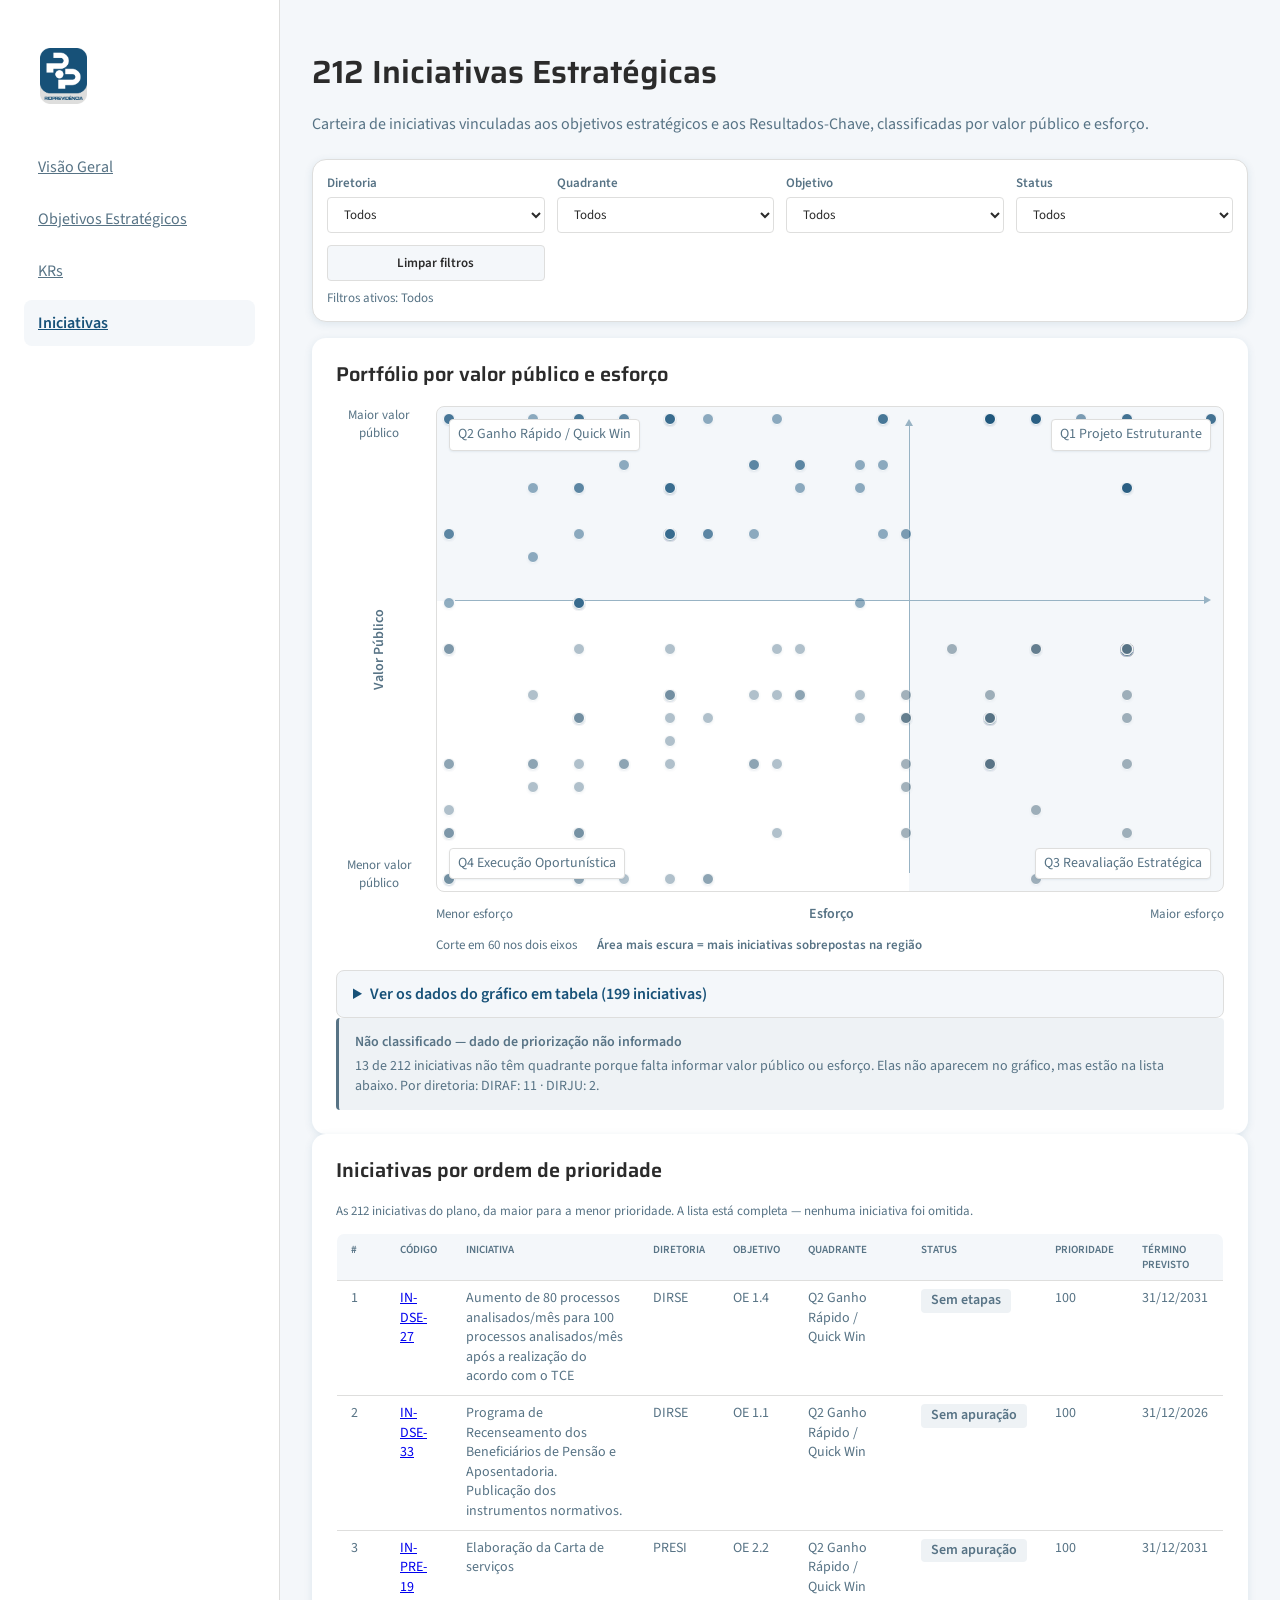
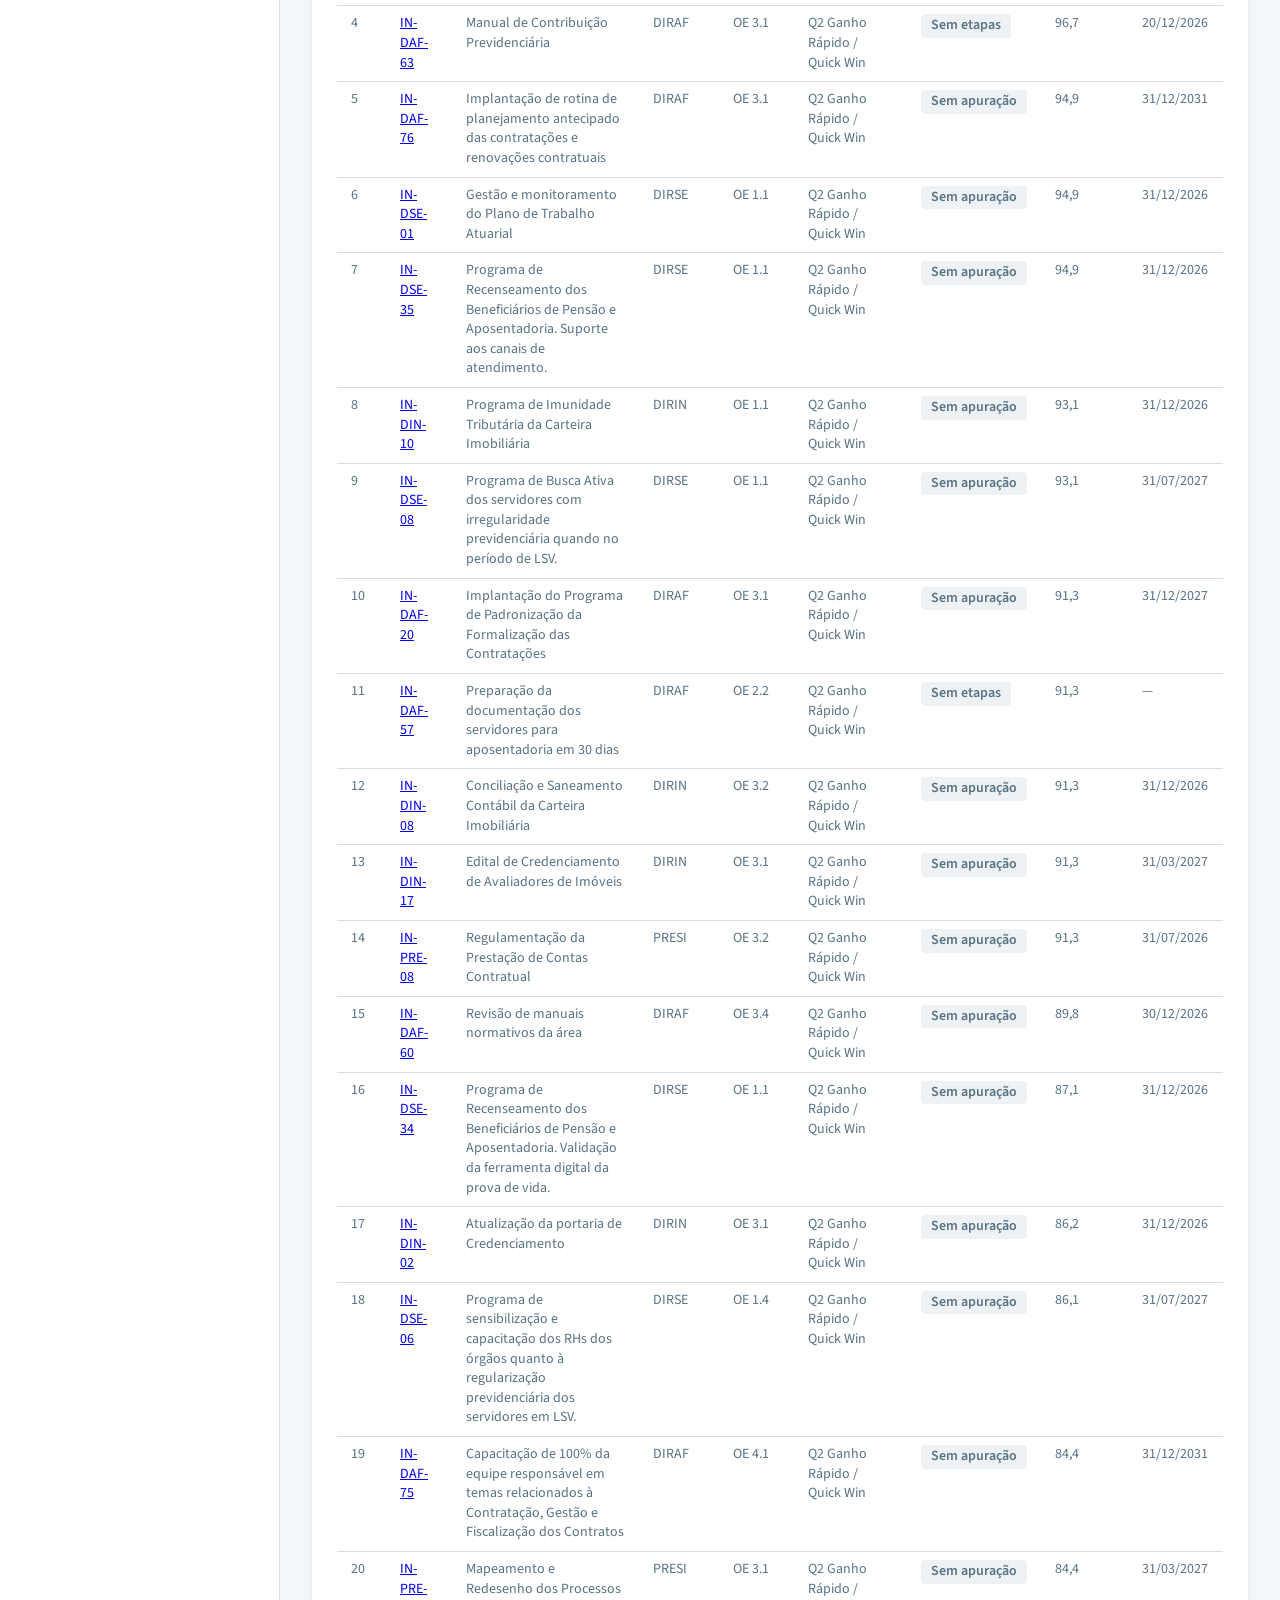
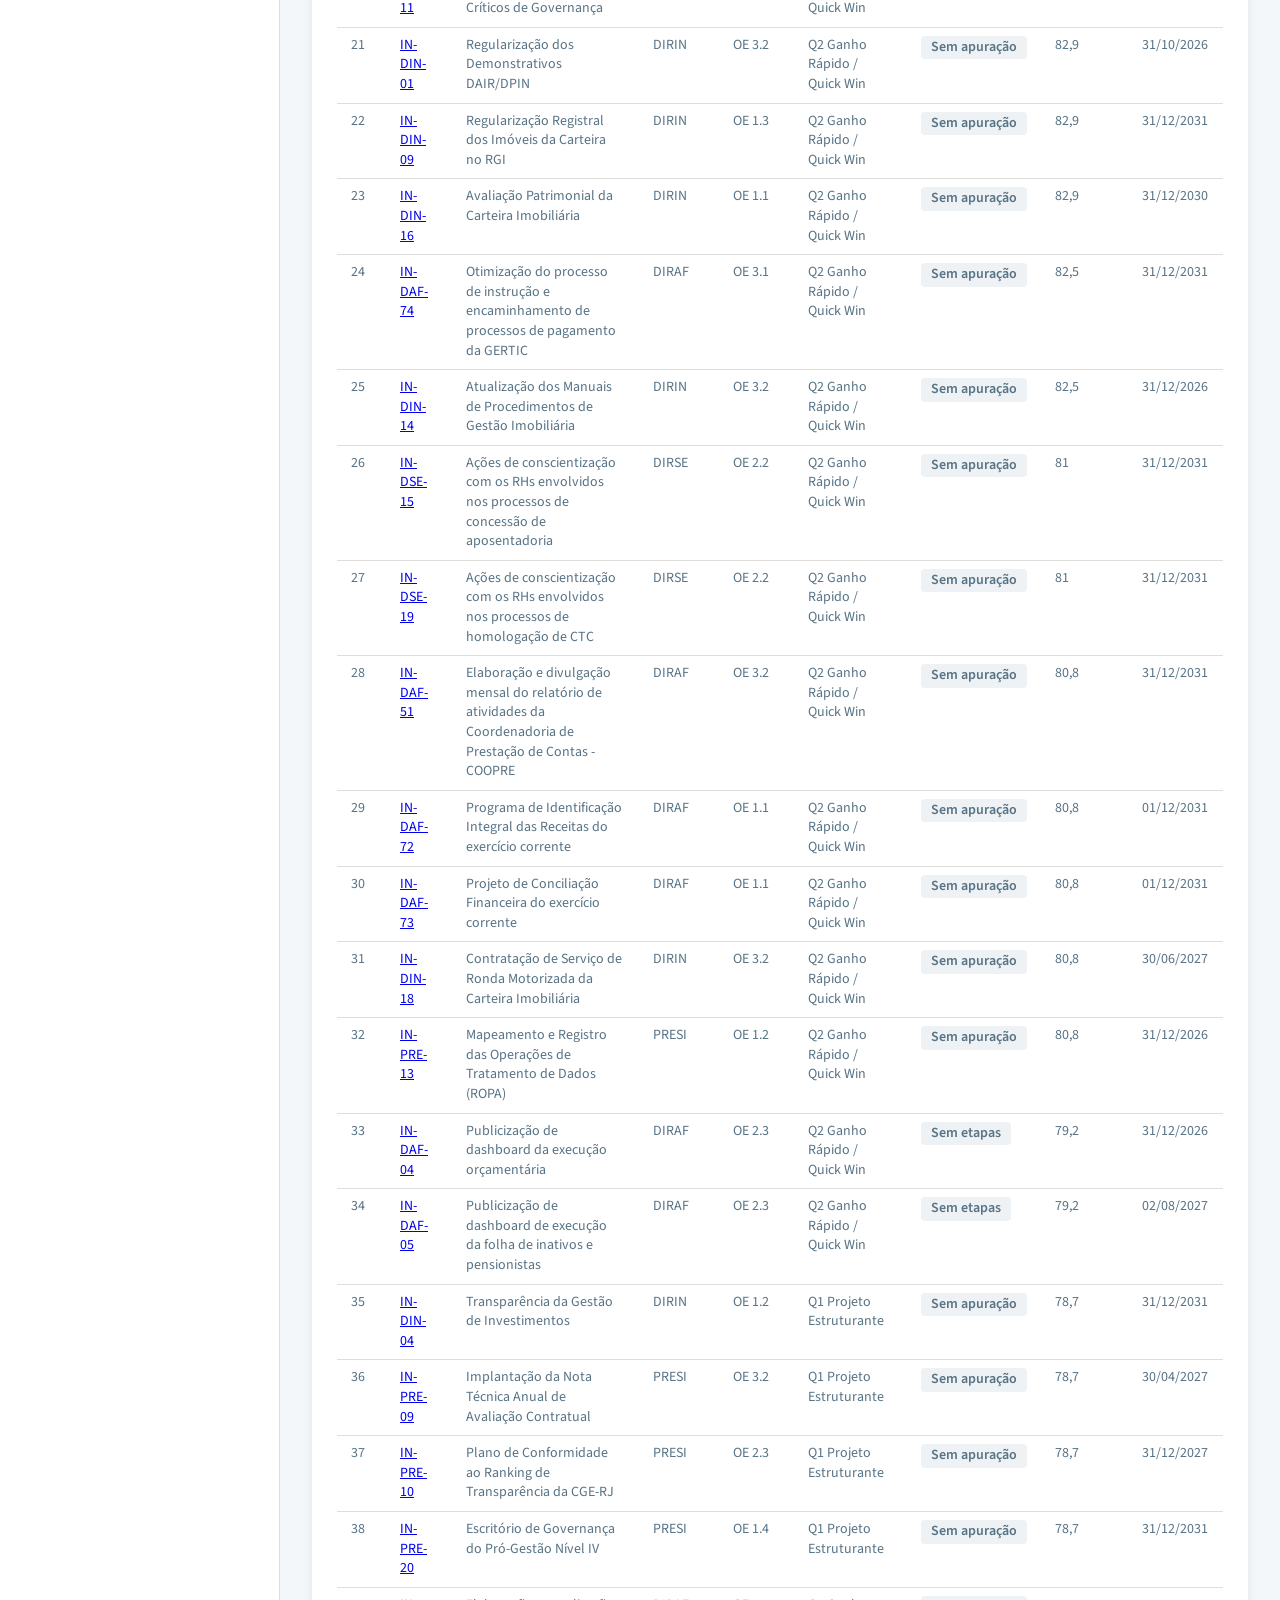
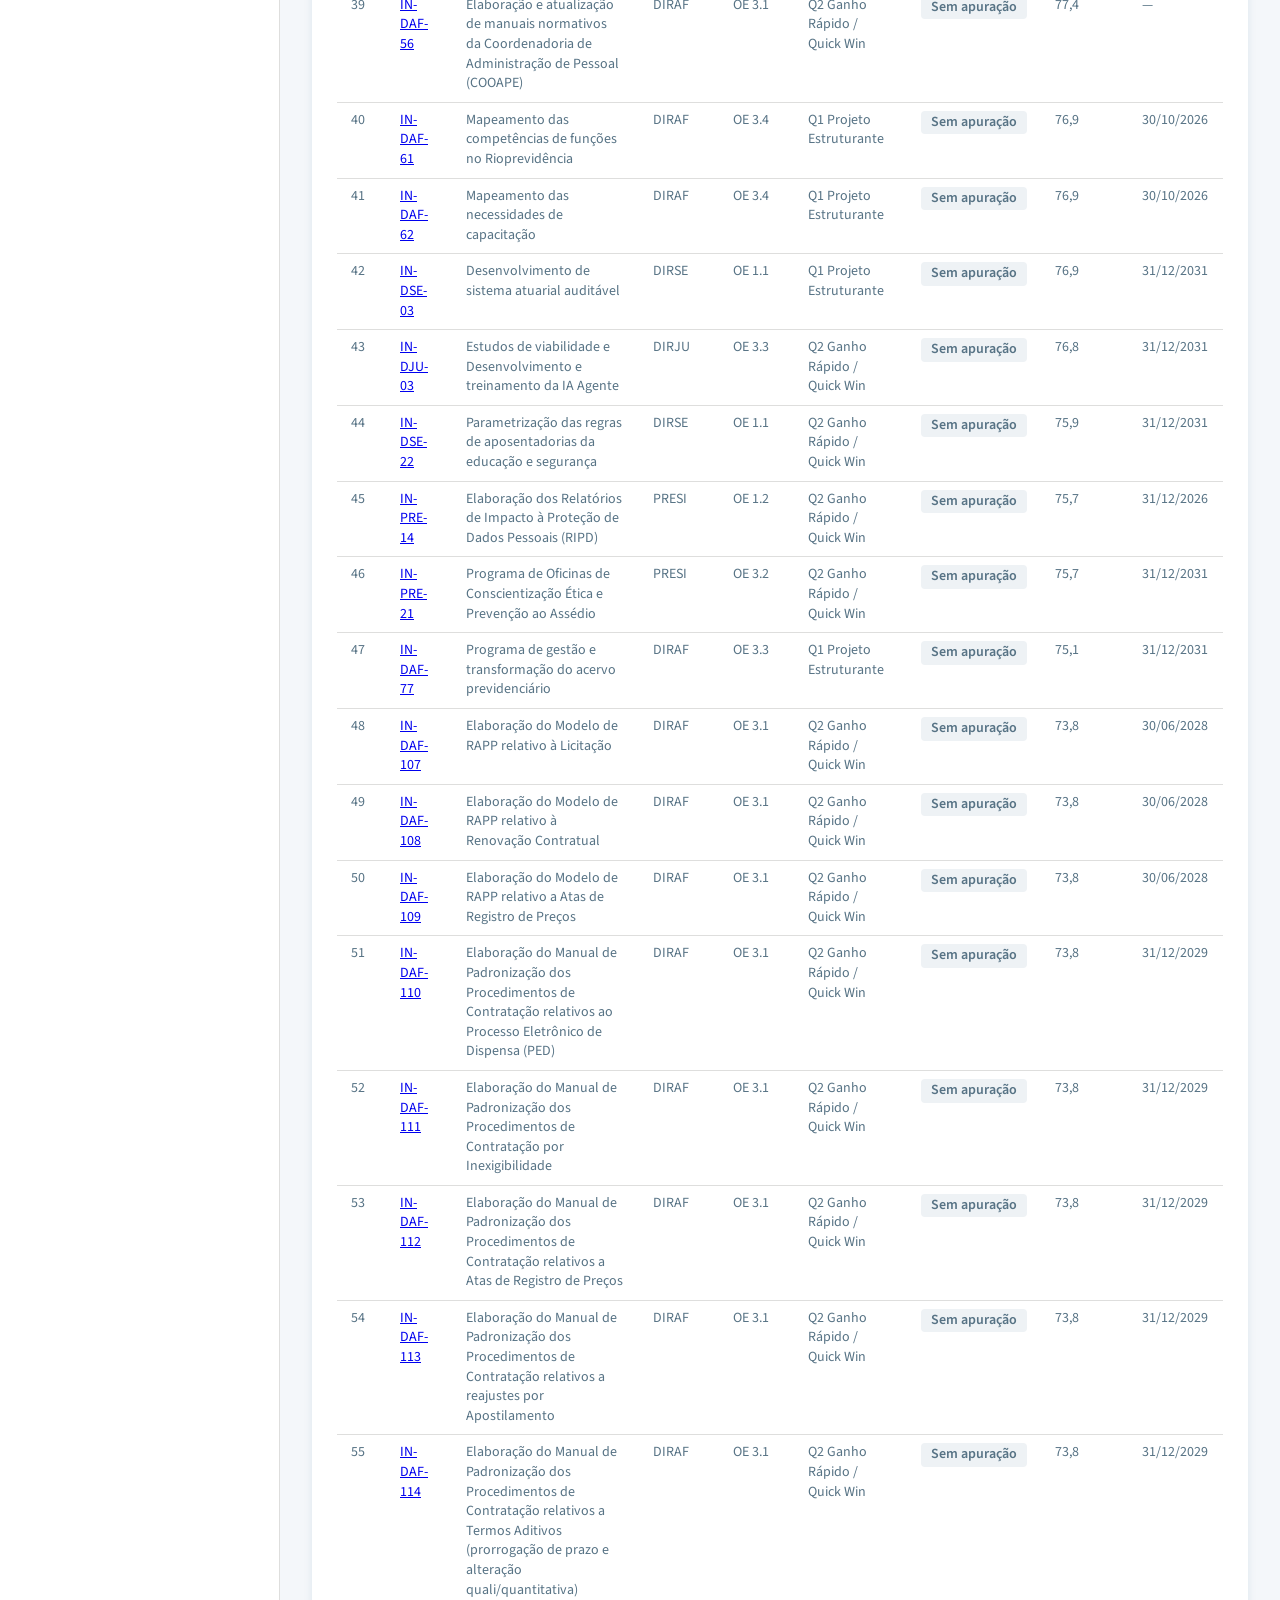
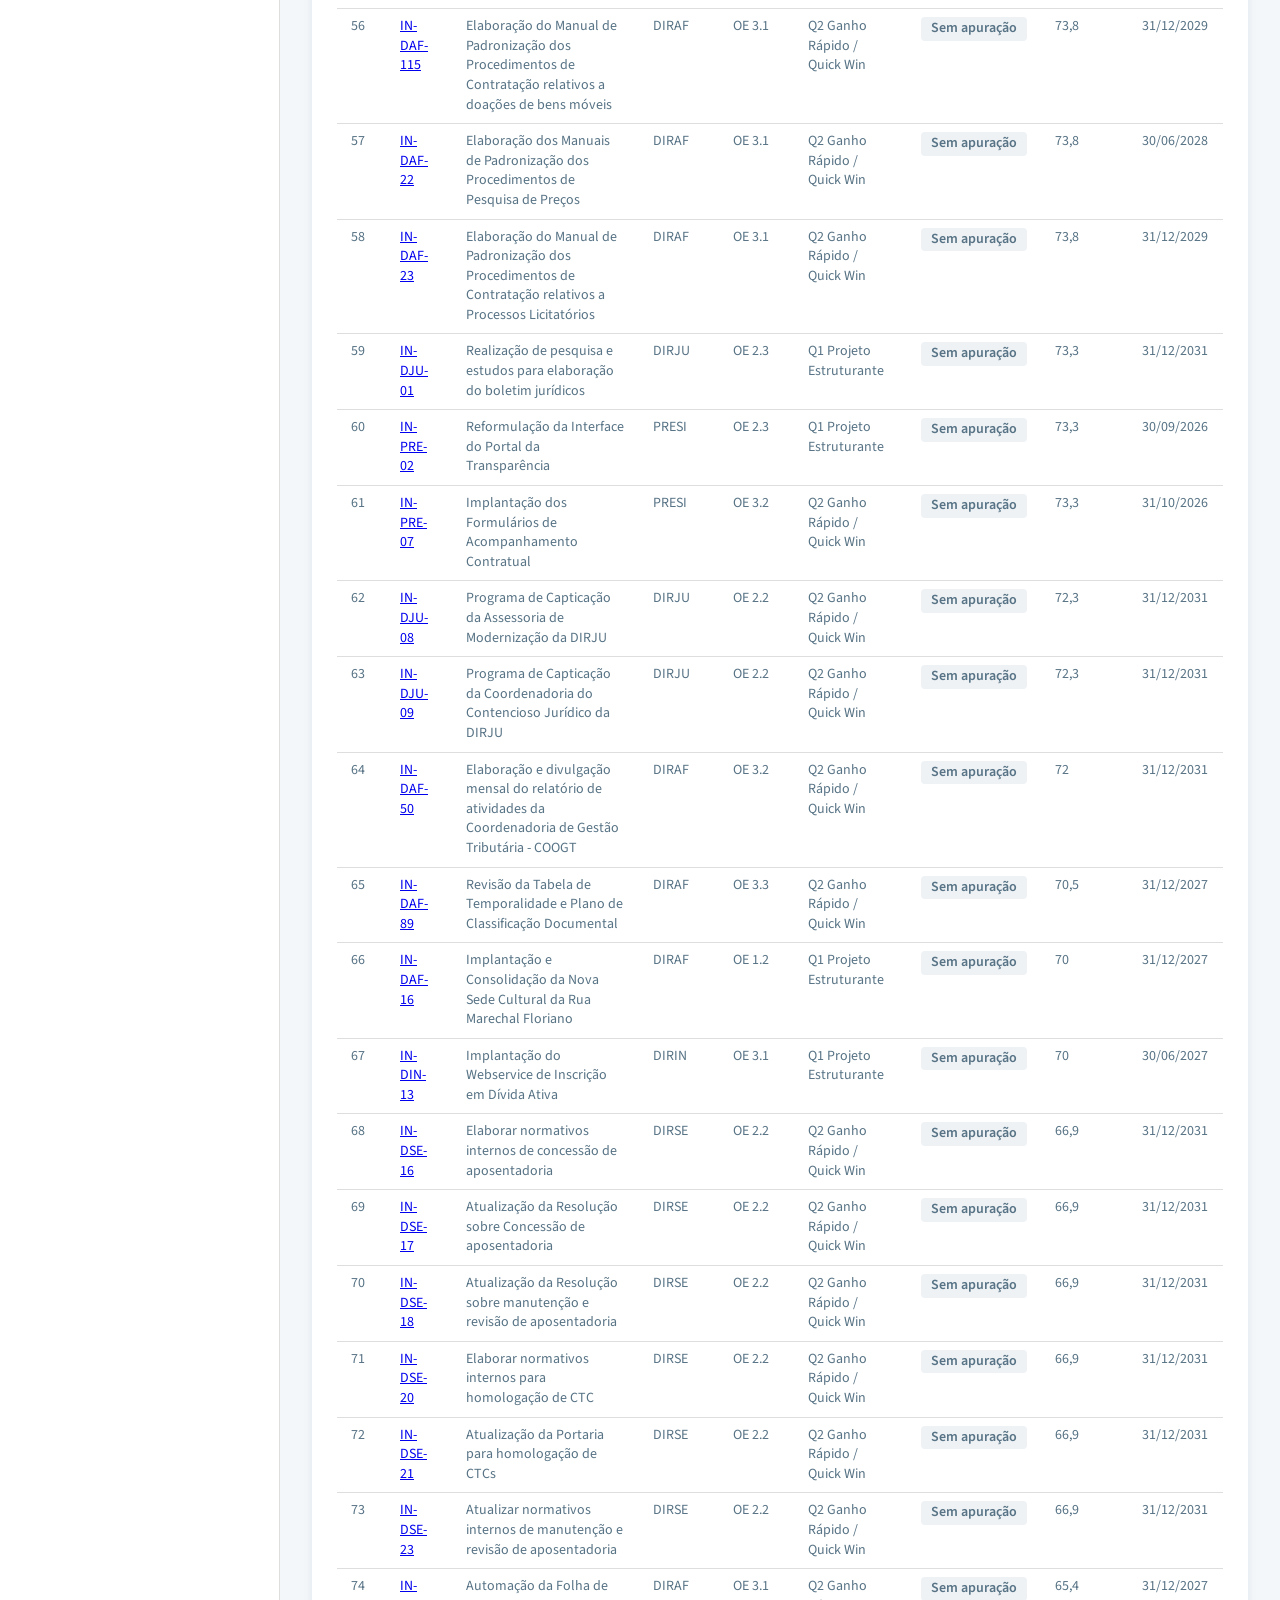
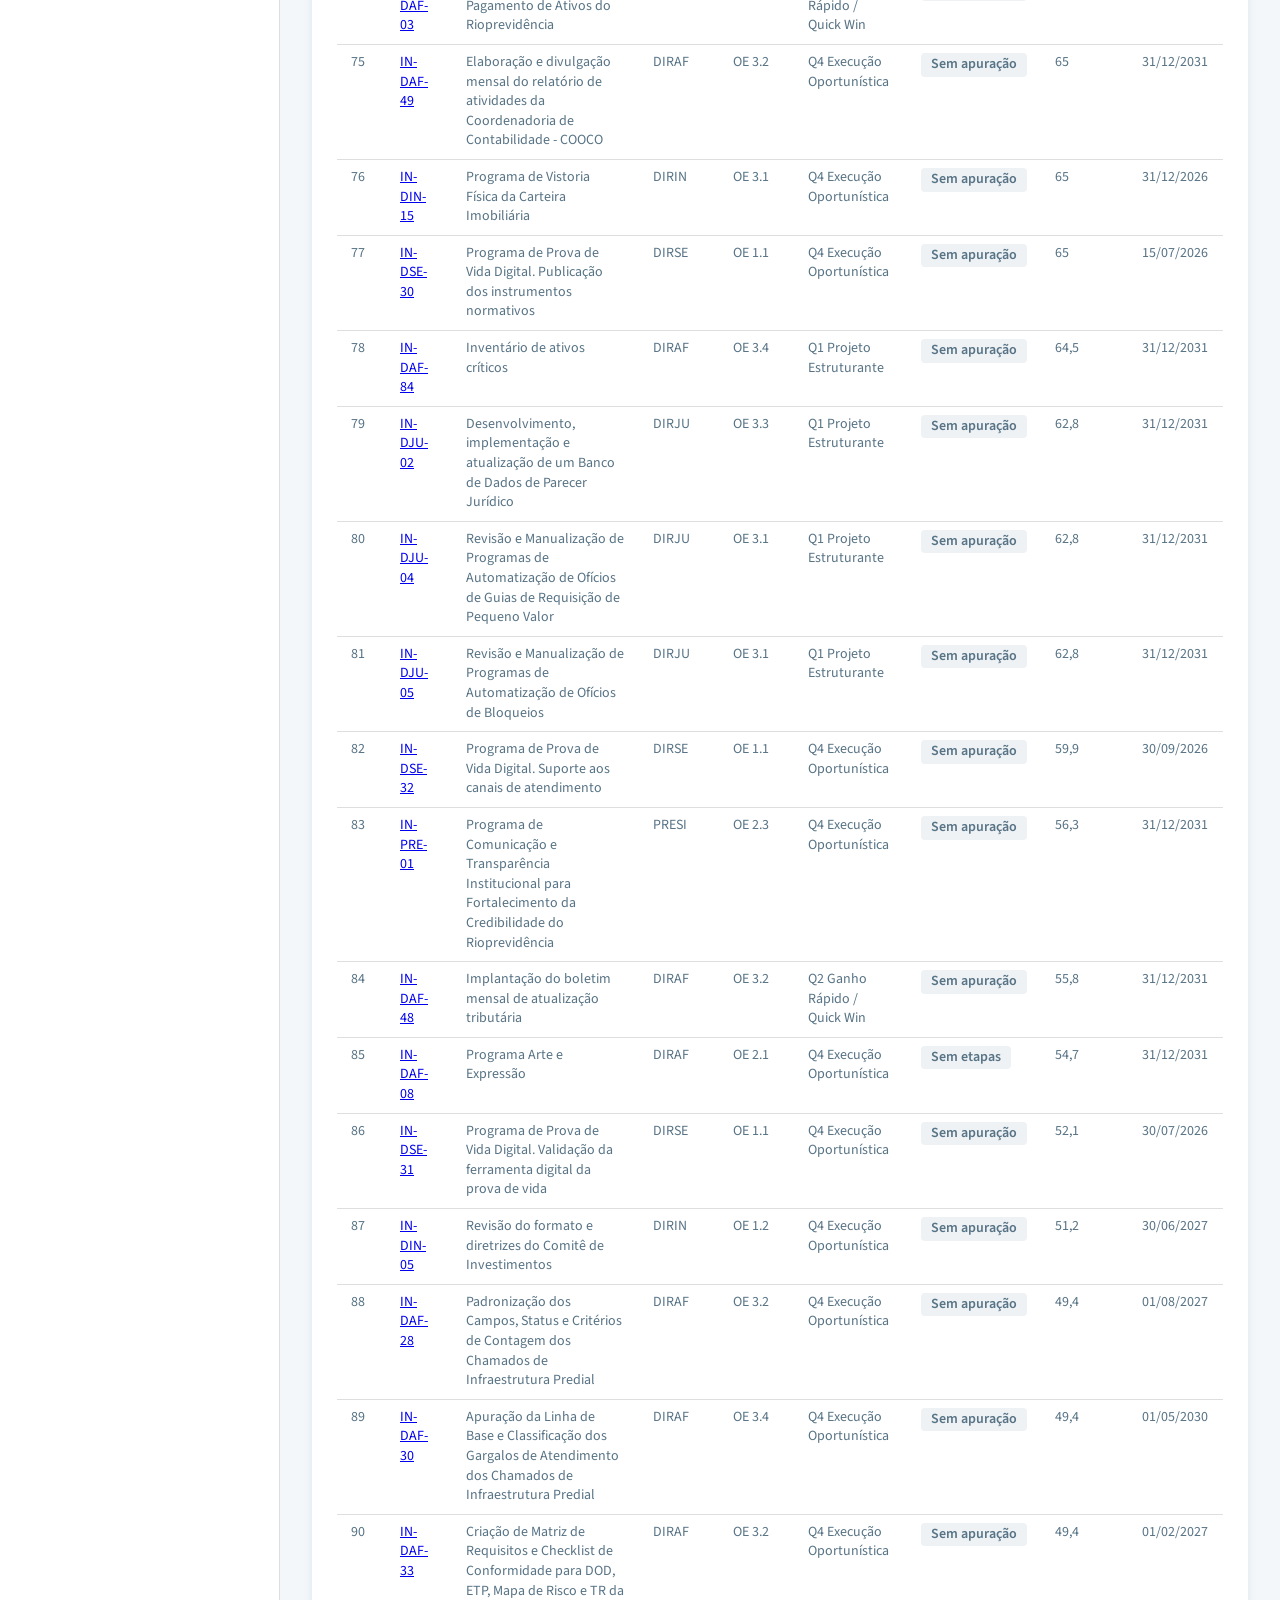
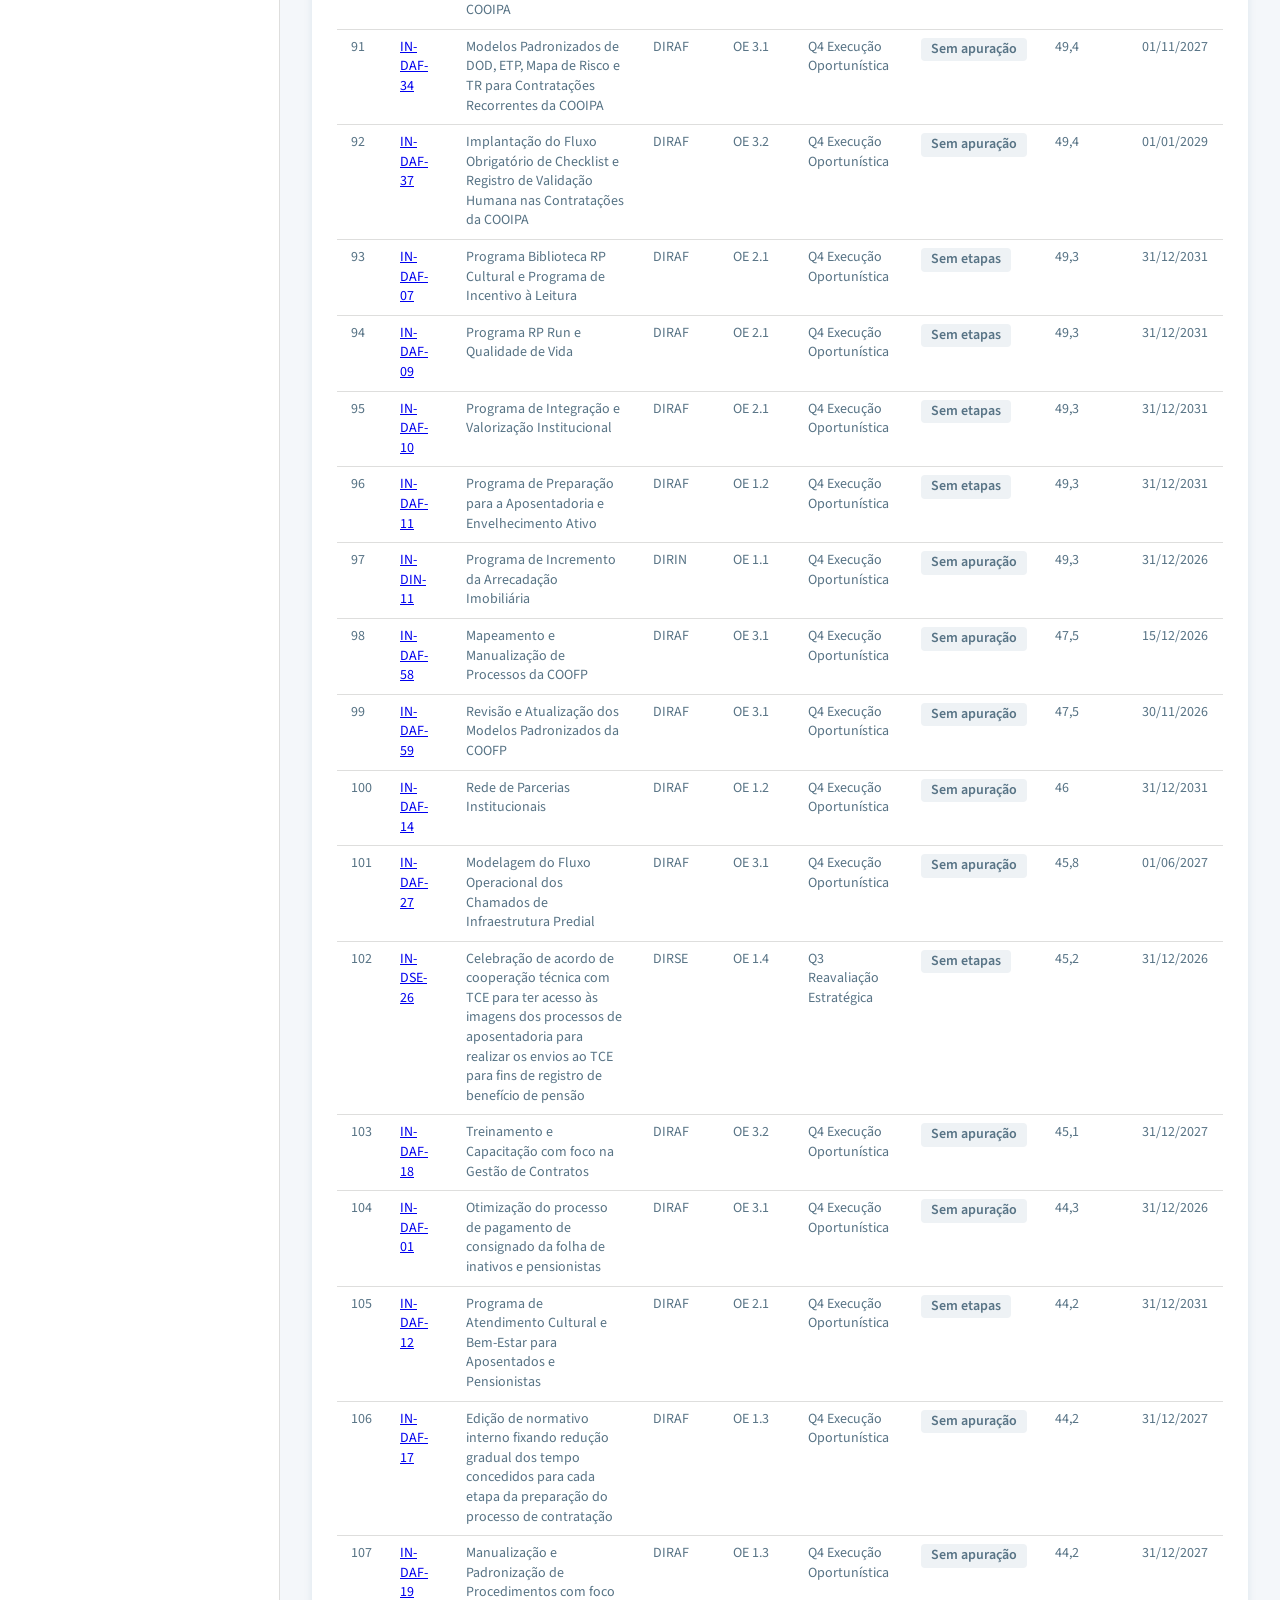
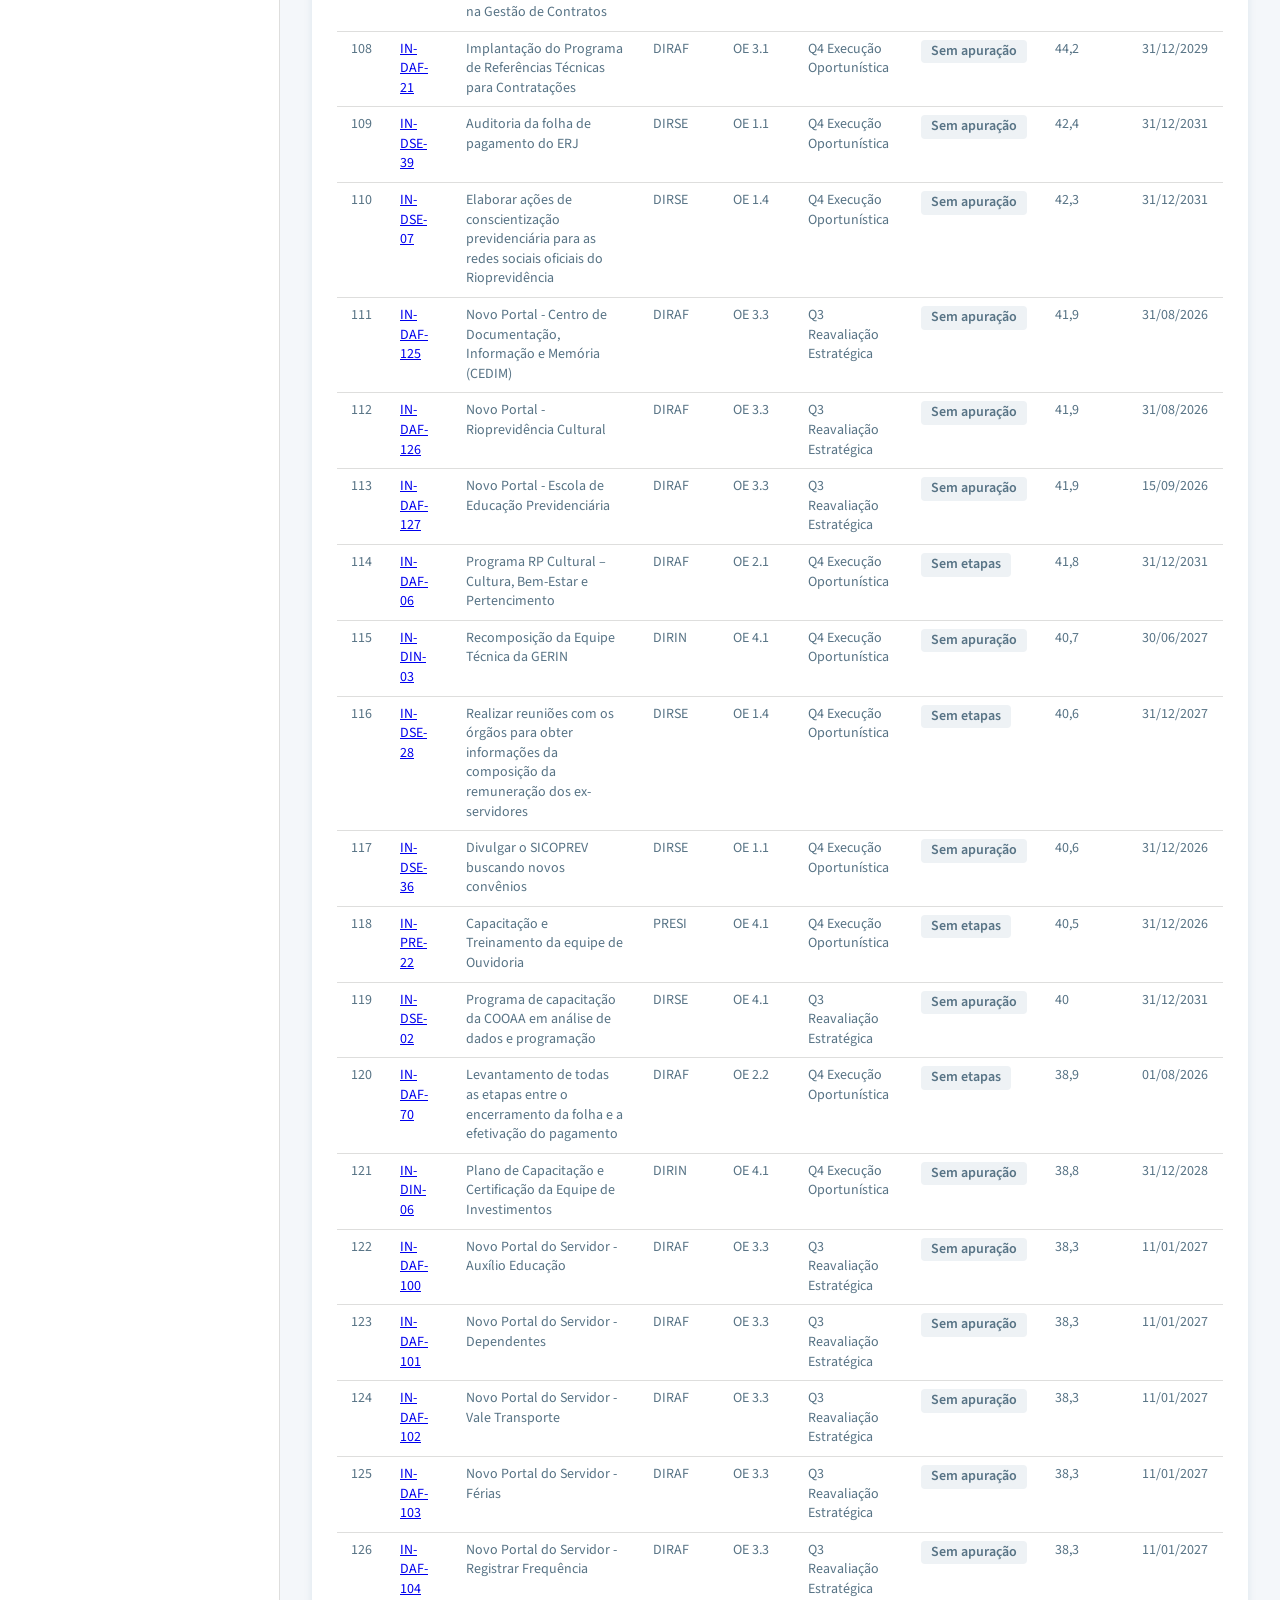
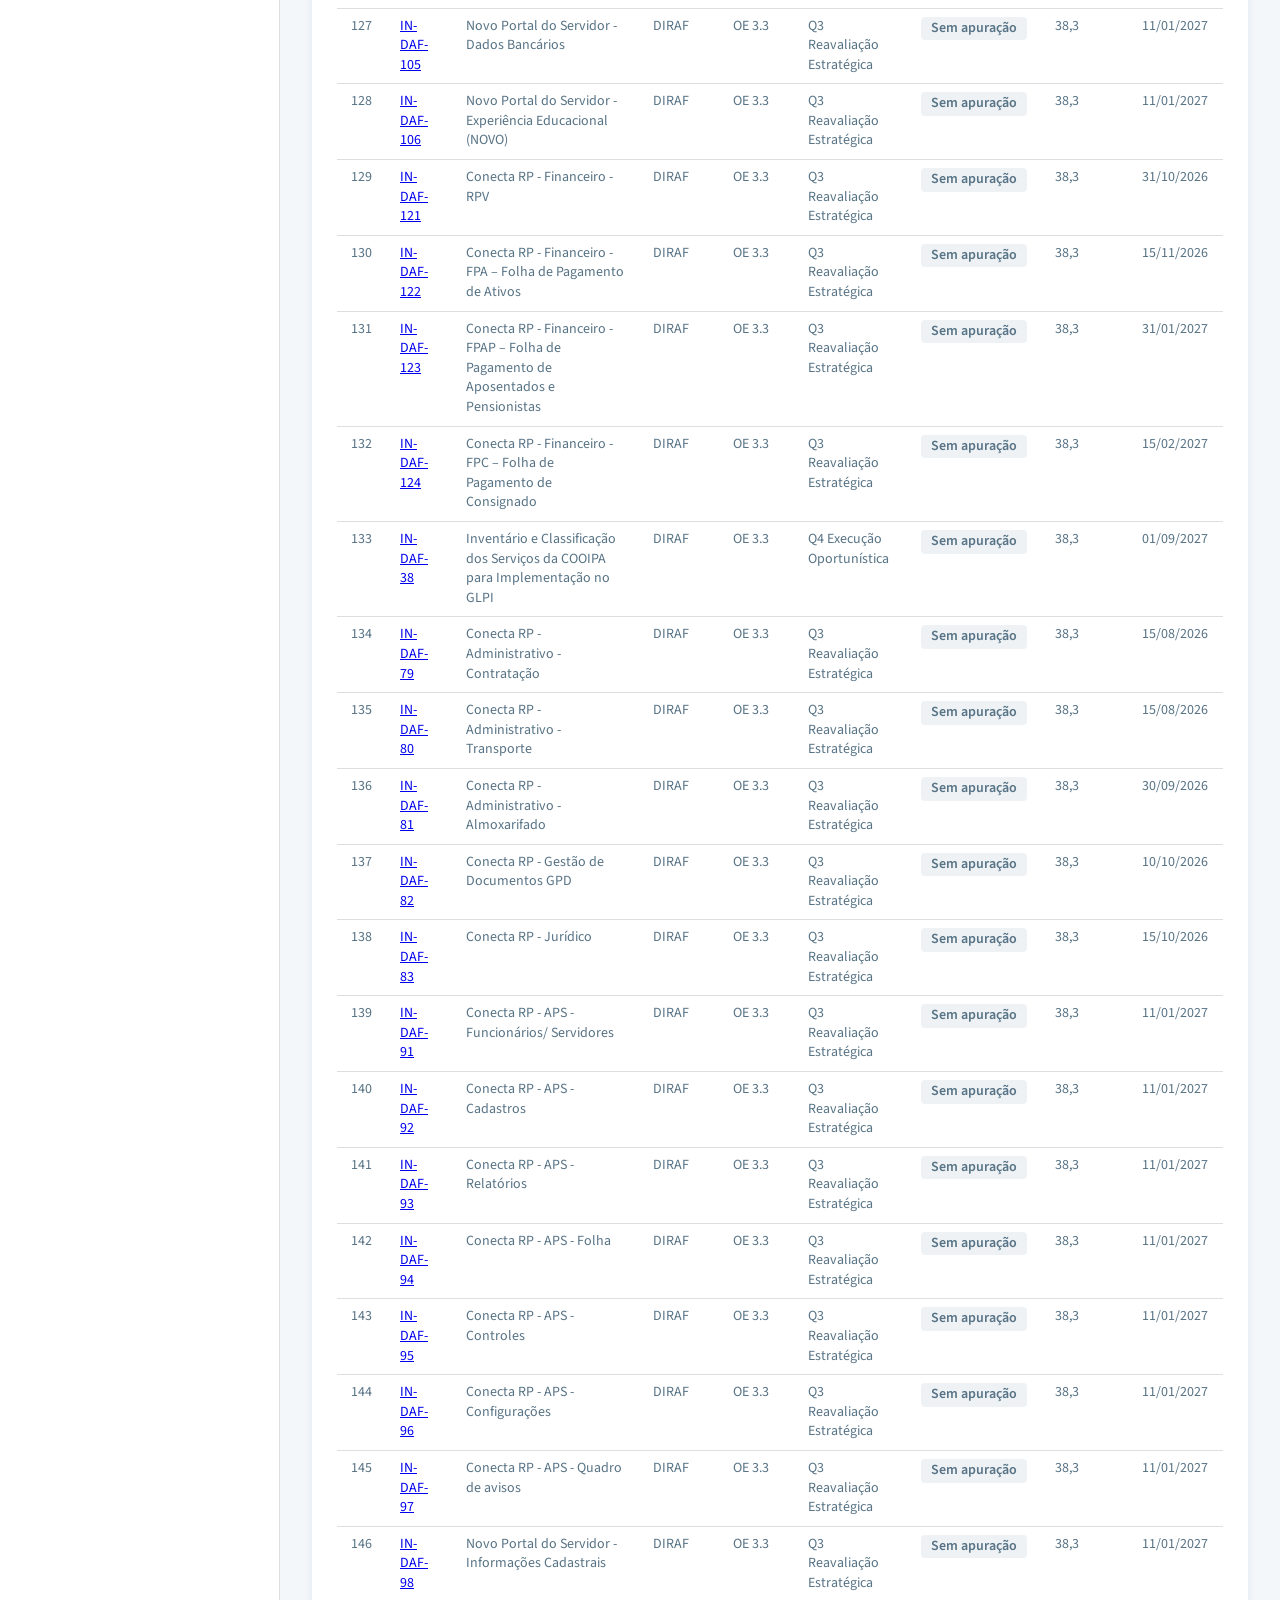
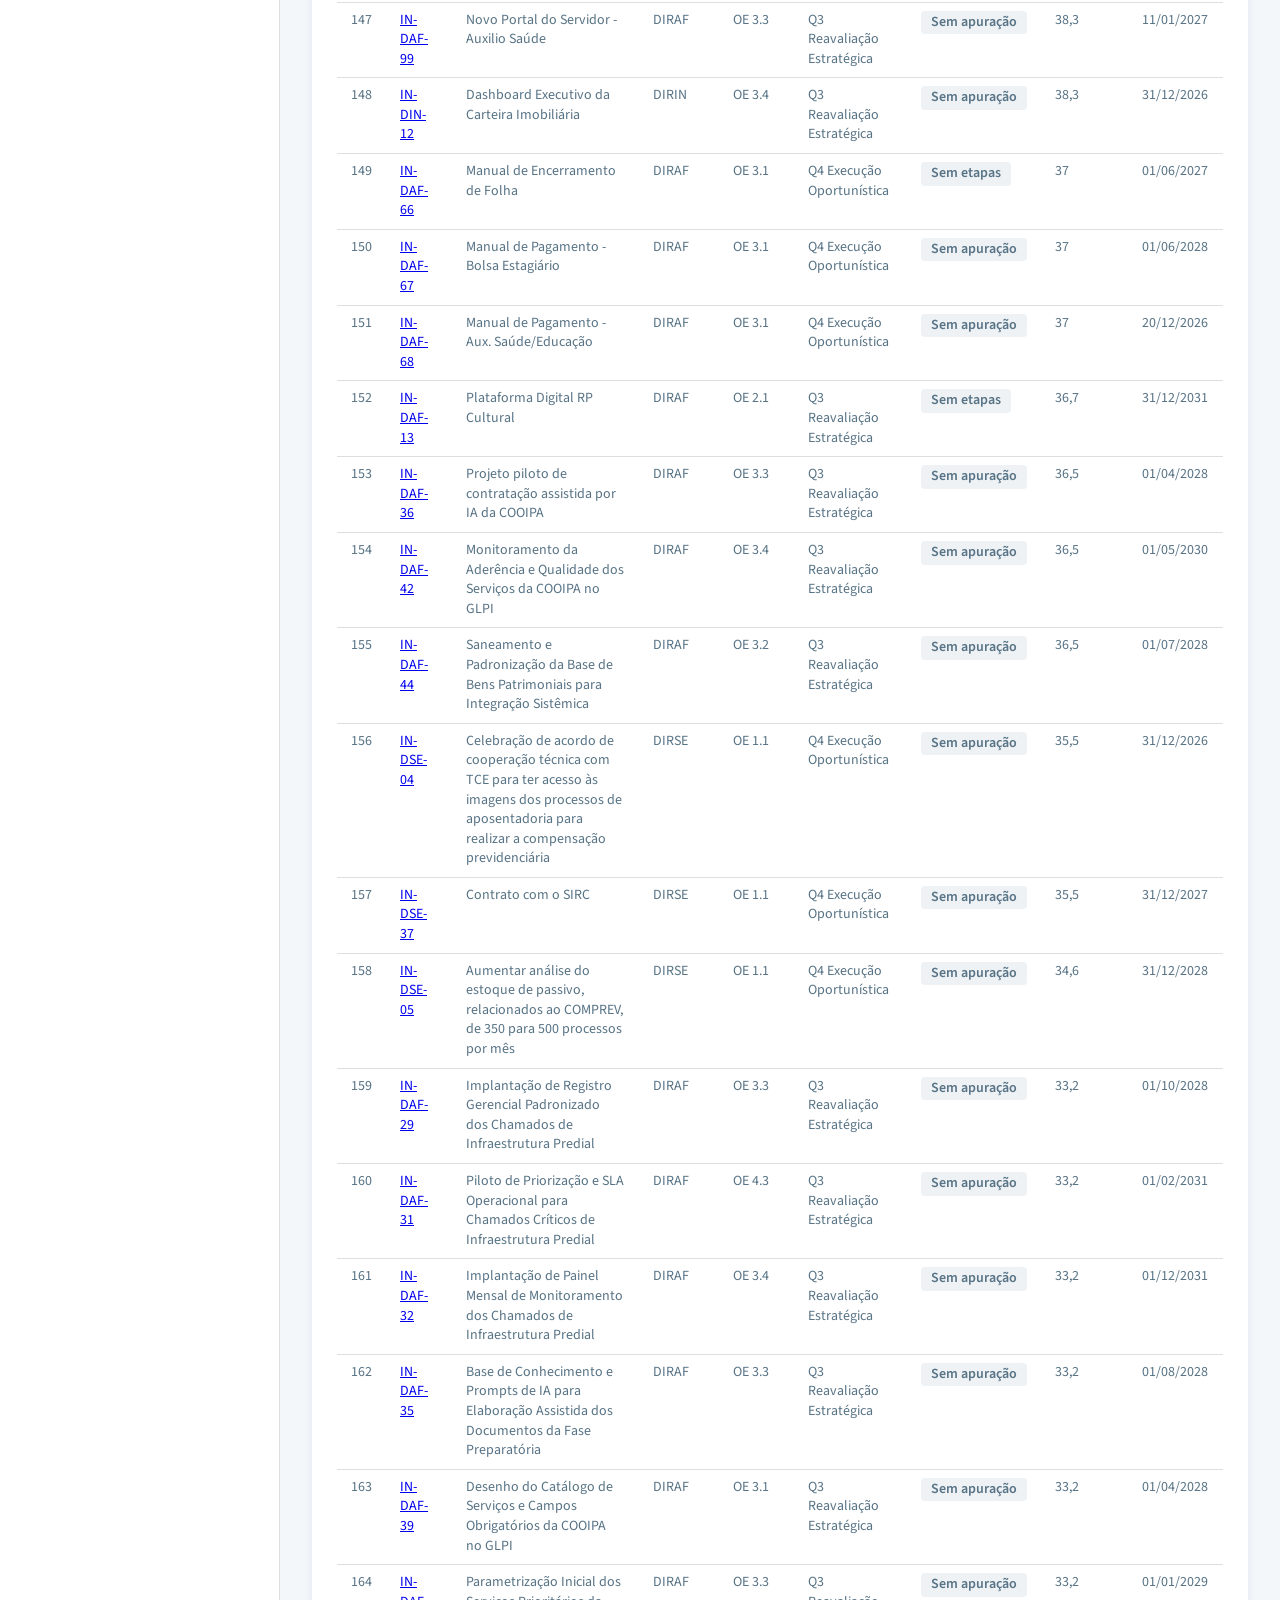
==== commit 72afb3ec: "publica ajustes de apresentacao" ====
--- a/iniciativas.html
+++ b/iniciativas.html
@@ -152,6 +152,7 @@
             </span>
         
           <span
+            id="bolha-IN-DSE-27"
             class="quadrant-bubble quadrant-bubble--q2"
             role="img"
             aria-label="IN-DSE-27 — Aumento de 80 processos analisados/mês para 100 processos analisados/mês após a realização do acordo com o TCE"
@@ -159,10 +160,12 @@
             data-diretoria="DSE"
             data-quadrante="Q2"
             data-objetivo="OE 1.4"
+            data-status="Sem etapas"
             style="left:calc(12px + (100% - 24px) * 0.0); bottom:calc(12px + (100% - 24px) * 1.0); width:12px; height:12px;"
           ></span>
     
           <span
+            id="bolha-IN-DSE-33"
             class="quadrant-bubble quadrant-bubble--q2"
             role="img"
             aria-label="IN-DSE-33 — Programa de Recenseamento dos Beneficiários de Pensão e Aposentadoria. Publicação dos instrumentos normativos."
@@ -170,10 +173,12 @@
             data-diretoria="DSE"
             data-quadrante="Q2"
             data-objetivo="OE 1.1"
+            data-status="Sem apuração"
             style="left:calc(12px + (100% - 24px) * 0.0); bottom:calc(12px + (100% - 24px) * 1.0); width:12px; height:12px;"
           ></span>
     
           <span
+            id="bolha-IN-PRE-19"
             class="quadrant-bubble quadrant-bubble--q2"
             role="img"
             aria-label="IN-PRE-19 — Elaboração da Carta de serviços"
@@ -181,10 +186,12 @@
             data-diretoria="PRE"
             data-quadrante="Q2"
             data-objetivo="OE 2.2"
+            data-status="Sem apuração"
             style="left:calc(12px + (100% - 24px) * 0.0); bottom:calc(12px + (100% - 24px) * 1.0); width:12px; height:12px;"
           ></span>
     
           <span
+            id="bolha-IN-DAF-63"
             class="quadrant-bubble quadrant-bubble--q2"
             role="img"
             aria-label="IN-DAF-63 — Manual de Contribuição Previdenciária"
@@ -192,10 +199,12 @@
             data-diretoria="DAF"
             data-quadrante="Q2"
             data-objetivo="OE 3.1"
+            data-status="Sem etapas"
             style="left:calc(12px + (100% - 24px) * 0.11); bottom:calc(12px + (100% - 24px) * 1.0); width:12px; height:12px;"
           ></span>
     
           <span
+            id="bolha-IN-DAF-76"
             class="quadrant-bubble quadrant-bubble--q2"
             role="img"
             aria-label="IN-DAF-76 — Implantação de rotina de planejamento antecipado das contratações e renovações contratuais"
@@ -203,10 +212,12 @@
             data-diretoria="DAF"
             data-quadrante="Q2"
             data-objetivo="OE 3.1"
+            data-status="Sem apuração"
             style="left:calc(12px + (100% - 24px) * 0.17); bottom:calc(12px + (100% - 24px) * 1.0); width:12px; height:12px;"
           ></span>
     
           <span
+            id="bolha-IN-DSE-01"
             class="quadrant-bubble quadrant-bubble--q2"
             role="img"
             aria-label="IN-DSE-01 — Gestão e monitoramento do Plano de Trabalho Atuarial"
@@ -214,10 +225,12 @@
             data-diretoria="DSE"
             data-quadrante="Q2"
             data-objetivo="OE 1.1"
+            data-status="Sem apuração"
             style="left:calc(12px + (100% - 24px) * 0.17); bottom:calc(12px + (100% - 24px) * 1.0); width:12px; height:12px;"
           ></span>
     
           <span
+            id="bolha-IN-DSE-35"
             class="quadrant-bubble quadrant-bubble--q2"
             role="img"
             aria-label="IN-DSE-35 — Programa de Recenseamento dos Beneficiários de Pensão e Aposentadoria. Suporte aos canais de atendimento."
@@ -225,10 +238,12 @@
             data-diretoria="DSE"
             data-quadrante="Q2"
             data-objetivo="OE 1.1"
+            data-status="Sem apuração"
             style="left:calc(12px + (100% - 24px) * 0.17); bottom:calc(12px + (100% - 24px) * 1.0); width:12px; height:12px;"
           ></span>
     
           <span
+            id="bolha-IN-DIN-10"
             class="quadrant-bubble quadrant-bubble--q2"
             role="img"
             aria-label="IN-DIN-10 — Programa de Imunidade Tributária da Carteira Imobiliária"
@@ -236,10 +251,12 @@
             data-diretoria="DIN"
             data-quadrante="Q2"
             data-objetivo="OE 1.1"
+            data-status="Sem apuração"
             style="left:calc(12px + (100% - 24px) * 0.23); bottom:calc(12px + (100% - 24px) * 1.0); width:12px; height:12px;"
           ></span>
     
           <span
+            id="bolha-IN-DSE-08"
             class="quadrant-bubble quadrant-bubble--q2"
             role="img"
             aria-label="IN-DSE-08 — Programa de Busca Ativa dos servidores com irregularidade previdenciária quando no período de LSV."
@@ -247,10 +264,12 @@
             data-diretoria="DSE"
             data-quadrante="Q2"
             data-objetivo="OE 1.1"
+            data-status="Sem apuração"
             style="left:calc(12px + (100% - 24px) * 0.23); bottom:calc(12px + (100% - 24px) * 1.0); width:12px; height:12px;"
           ></span>
     
           <span
+            id="bolha-IN-DAF-20"
             class="quadrant-bubble quadrant-bubble--q2"
             role="img"
             aria-label="IN-DAF-20 — Implantação do Programa de Padronização da Formalização das Contratações"
@@ -258,10 +277,12 @@
             data-diretoria="DAF"
             data-quadrante="Q2"
             data-objetivo="OE 3.1"
+            data-status="Sem apuração"
             style="left:calc(12px + (100% - 24px) * 0.29); bottom:calc(12px + (100% - 24px) * 1.0); width:12px; height:12px;"
           ></span>
     
           <span
+            id="bolha-IN-DAF-57"
             class="quadrant-bubble quadrant-bubble--q2"
             role="img"
             aria-label="IN-DAF-57 — Preparação da documentação dos servidores para aposentadoria em 30 dias"
@@ -269,10 +290,12 @@
             data-diretoria="DAF"
             data-quadrante="Q2"
             data-objetivo="OE 2.2"
+            data-status="Sem etapas"
             style="left:calc(12px + (100% - 24px) * 0.29); bottom:calc(12px + (100% - 24px) * 1.0); width:12px; height:12px;"
           ></span>
     
           <span
+            id="bolha-IN-DIN-08"
             class="quadrant-bubble quadrant-bubble--q2"
             role="img"
             aria-label="IN-DIN-08 — Conciliação e Saneamento Contábil da Carteira Imobiliária"
@@ -280,10 +303,12 @@
             data-diretoria="DIN"
             data-quadrante="Q2"
             data-objetivo="OE 3.2"
+            data-status="Sem apuração"
             style="left:calc(12px + (100% - 24px) * 0.29); bottom:calc(12px + (100% - 24px) * 1.0); width:12px; height:12px;"
           ></span>
     
           <span
+            id="bolha-IN-DIN-17"
             class="quadrant-bubble quadrant-bubble--q2"
             role="img"
             aria-label="IN-DIN-17 — Edital de Credenciamento de Avaliadores de Imóveis"
@@ -291,10 +316,12 @@
             data-diretoria="DIN"
             data-quadrante="Q2"
             data-objetivo="OE 3.1"
+            data-status="Sem apuração"
             style="left:calc(12px + (100% - 24px) * 0.29); bottom:calc(12px + (100% - 24px) * 1.0); width:12px; height:12px;"
           ></span>
     
           <span
+            id="bolha-IN-PRE-08"
             class="quadrant-bubble quadrant-bubble--q2"
             role="img"
             aria-label="IN-PRE-08 — Regulamentação da Prestação de Contas Contratual"
@@ -302,10 +329,12 @@
             data-diretoria="PRE"
             data-quadrante="Q2"
             data-objetivo="OE 3.2"
+            data-status="Sem apuração"
             style="left:calc(12px + (100% - 24px) * 0.29); bottom:calc(12px + (100% - 24px) * 1.0); width:12px; height:12px;"
           ></span>
     
           <span
+            id="bolha-IN-DAF-60"
             class="quadrant-bubble quadrant-bubble--q2"
             role="img"
             aria-label="IN-DAF-60 — Revisão de manuais normativos da área"
@@ -313,10 +342,12 @@
             data-diretoria="DAF"
             data-quadrante="Q2"
             data-objetivo="OE 3.4"
+            data-status="Sem apuração"
             style="left:calc(12px + (100% - 24px) * 0.34); bottom:calc(12px + (100% - 24px) * 1.0); width:12px; height:12px;"
           ></span>
     
           <span
+            id="bolha-IN-DSE-34"
             class="quadrant-bubble quadrant-bubble--q2"
             role="img"
             aria-label="IN-DSE-34 — Programa de Recenseamento dos Beneficiários de Pensão e Aposentadoria. Validação da ferramenta digital da prova de vida."
@@ -324,10 +355,12 @@
             data-diretoria="DSE"
             data-quadrante="Q2"
             data-objetivo="OE 1.1"
+            data-status="Sem apuração"
             style="left:calc(12px + (100% - 24px) * 0.43); bottom:calc(12px + (100% - 24px) * 1.0); width:12px; height:12px;"
           ></span>
     
           <span
+            id="bolha-IN-DIN-02"
             class="quadrant-bubble quadrant-bubble--q2"
             role="img"
             aria-label="IN-DIN-02 — Atualização da portaria de Credenciamento"
@@ -335,10 +368,12 @@
             data-diretoria="DIN"
             data-quadrante="Q2"
             data-objetivo="OE 3.1"
+            data-status="Sem apuração"
             style="left:calc(12px + (100% - 24px) * 0.11); bottom:calc(12px + (100% - 24px) * 0.85); width:12px; height:12px;"
           ></span>
     
           <span
+            id="bolha-IN-DSE-06"
             class="quadrant-bubble quadrant-bubble--q2"
             role="img"
             aria-label="IN-DSE-06 — Programa de sensibilização e capacitação dos RHs dos órgãos quanto à regularização previdenciária dos servidores em LSV."
@@ -346,10 +381,12 @@
             data-diretoria="DSE"
             data-quadrante="Q2"
             data-objetivo="OE 1.4"
+            data-status="Sem apuração"
             style="left:calc(12px + (100% - 24px) * 0.23); bottom:calc(12px + (100% - 24px) * 0.9); width:12px; height:12px;"
           ></span>
     
           <span
+            id="bolha-IN-DAF-75"
             class="quadrant-bubble quadrant-bubble--q2"
             role="img"
             aria-label="IN-DAF-75 — Capacitação de 100% da equipe responsável em temas relacionados à Contratação, Gestão e Fiscalização dos Contratos"
@@ -357,10 +394,12 @@
             data-diretoria="DAF"
             data-quadrante="Q2"
             data-objetivo="OE 4.1"
+            data-status="Sem apuração"
             style="left:calc(12px + (100% - 24px) * 0.17); bottom:calc(12px + (100% - 24px) * 0.85); width:12px; height:12px;"
           ></span>
     
           <span
+            id="bolha-IN-PRE-11"
             class="quadrant-bubble quadrant-bubble--q2"
             role="img"
             aria-label="IN-PRE-11 — Mapeamento e Redesenho dos Processos Críticos de Governança"
@@ -368,10 +407,12 @@
             data-diretoria="PRE"
             data-quadrante="Q2"
             data-objetivo="OE 3.1"
+            data-status="Sem apuração"
             style="left:calc(12px + (100% - 24px) * 0.17); bottom:calc(12px + (100% - 24px) * 0.85); width:12px; height:12px;"
           ></span>
     
           <span
+            id="bolha-IN-DIN-01"
             class="quadrant-bubble quadrant-bubble--q2"
             role="img"
             aria-label="IN-DIN-01 — Regularização dos Demonstrativos DAIR/DPIN"
@@ -379,10 +420,12 @@
             data-diretoria="DIN"
             data-quadrante="Q2"
             data-objetivo="OE 3.2"
+            data-status="Sem apuração"
             style="left:calc(12px + (100% - 24px) * 0.57); bottom:calc(12px + (100% - 24px) * 1.0); width:12px; height:12px;"
           ></span>
     
           <span
+            id="bolha-IN-DIN-09"
             class="quadrant-bubble quadrant-bubble--q2"
             role="img"
             aria-label="IN-DIN-09 — Regularização Registral dos Imóveis da Carteira no RGI"
@@ -390,10 +433,12 @@
             data-diretoria="DIN"
             data-quadrante="Q2"
             data-objetivo="OE 1.3"
+            data-status="Sem apuração"
             style="left:calc(12px + (100% - 24px) * 0.57); bottom:calc(12px + (100% - 24px) * 1.0); width:12px; height:12px;"
           ></span>
     
           <span
+            id="bolha-IN-DIN-16"
             class="quadrant-bubble quadrant-bubble--q2"
             role="img"
             aria-label="IN-DIN-16 — Avaliação Patrimonial da Carteira Imobiliária"
@@ -401,10 +446,12 @@
             data-diretoria="DIN"
             data-quadrante="Q2"
             data-objetivo="OE 1.1"
+            data-status="Sem apuração"
             style="left:calc(12px + (100% - 24px) * 0.57); bottom:calc(12px + (100% - 24px) * 1.0); width:12px; height:12px;"
           ></span>
     
           <span
+            id="bolha-IN-DAF-74"
             class="quadrant-bubble quadrant-bubble--q2"
             role="img"
             aria-label="IN-DAF-74 — Otimização do processo de instrução e encaminhamento de processos de pagamento da GERTIC"
@@ -412,10 +459,12 @@
             data-diretoria="DAF"
             data-quadrante="Q2"
             data-objetivo="OE 3.1"
+            data-status="Sem apuração"
             style="left:calc(12px + (100% - 24px) * 0.0); bottom:calc(12px + (100% - 24px) * 0.75); width:12px; height:12px;"
           ></span>
     
           <span
+            id="bolha-IN-DIN-14"
             class="quadrant-bubble quadrant-bubble--q2"
             role="img"
             aria-label="IN-DIN-14 — Atualização dos Manuais de Procedimentos de Gestão Imobiliária"
@@ -423,10 +472,12 @@
             data-diretoria="DIN"
             data-quadrante="Q2"
             data-objetivo="OE 3.2"
+            data-status="Sem apuração"
             style="left:calc(12px + (100% - 24px) * 0.0); bottom:calc(12px + (100% - 24px) * 0.75); width:12px; height:12px;"
           ></span>
     
           <span
+            id="bolha-IN-DSE-15"
             class="quadrant-bubble quadrant-bubble--q2"
             role="img"
             aria-label="IN-DSE-15 — Ações de conscientização com os RHs envolvidos nos processos de concessão de aposentadoria"
@@ -434,10 +485,12 @@
             data-diretoria="DSE"
             data-quadrante="Q2"
             data-objetivo="OE 2.2"
+            data-status="Sem apuração"
             style="left:calc(12px + (100% - 24px) * 0.4); bottom:calc(12px + (100% - 24px) * 0.9); width:12px; height:12px;"
           ></span>
     
           <span
+            id="bolha-IN-DSE-19"
             class="quadrant-bubble quadrant-bubble--q2"
             role="img"
             aria-label="IN-DSE-19 — Ações de conscientização com os RHs envolvidos nos processos de homologação de CTC"
@@ -445,10 +498,12 @@
             data-diretoria="DSE"
             data-quadrante="Q2"
             data-objetivo="OE 2.2"
+            data-status="Sem apuração"
             style="left:calc(12px + (100% - 24px) * 0.4); bottom:calc(12px + (100% - 24px) * 0.9); width:12px; height:12px;"
           ></span>
     
           <span
+            id="bolha-IN-DAF-51"
             class="quadrant-bubble quadrant-bubble--q2"
             role="img"
             aria-label="IN-DAF-51 — Elaboração e divulgação mensal do relatório de atividades da Coordenadoria de Prestação de Contas - COOPRE"
@@ -456,10 +511,12 @@
             data-diretoria="DAF"
             data-quadrante="Q2"
             data-objetivo="OE 3.2"
+            data-status="Sem apuração"
             style="left:calc(12px + (100% - 24px) * 0.29); bottom:calc(12px + (100% - 24px) * 0.85); width:12px; height:12px;"
           ></span>
     
           <span
+            id="bolha-IN-DAF-72"
             class="quadrant-bubble quadrant-bubble--q2"
             role="img"
             aria-label="IN-DAF-72 — Programa de Identificação Integral das Receitas do exercício corrente"
@@ -467,10 +524,12 @@
             data-diretoria="DAF"
             data-quadrante="Q2"
             data-objetivo="OE 1.1"
+            data-status="Sem apuração"
             style="left:calc(12px + (100% - 24px) * 0.29); bottom:calc(12px + (100% - 24px) * 0.85); width:12px; height:12px;"
           ></span>
     
           <span
+            id="bolha-IN-DAF-73"
             class="quadrant-bubble quadrant-bubble--q2"
             role="img"
             aria-label="IN-DAF-73 — Projeto de Conciliação Financeira do exercício corrente"
@@ -478,10 +537,12 @@
             data-diretoria="DAF"
             data-quadrante="Q2"
             data-objetivo="OE 1.1"
+            data-status="Sem apuração"
             style="left:calc(12px + (100% - 24px) * 0.29); bottom:calc(12px + (100% - 24px) * 0.85); width:12px; height:12px;"
           ></span>
     
           <span
+            id="bolha-IN-DIN-18"
             class="quadrant-bubble quadrant-bubble--q2"
             role="img"
             aria-label="IN-DIN-18 — Contratação de Serviço de Ronda Motorizada da Carteira Imobiliária"
@@ -489,10 +550,12 @@
             data-diretoria="DIN"
             data-quadrante="Q2"
             data-objetivo="OE 3.2"
+            data-status="Sem apuração"
             style="left:calc(12px + (100% - 24px) * 0.29); bottom:calc(12px + (100% - 24px) * 0.85); width:12px; height:12px;"
           ></span>
     
           <span
+            id="bolha-IN-PRE-13"
             class="quadrant-bubble quadrant-bubble--q2"
             role="img"
             aria-label="IN-PRE-13 — Mapeamento e Registro das Operações de Tratamento de Dados (ROPA)"
@@ -500,10 +563,12 @@
             data-diretoria="PRE"
             data-quadrante="Q2"
             data-objetivo="OE 1.2"
+            data-status="Sem apuração"
             style="left:calc(12px + (100% - 24px) * 0.29); bottom:calc(12px + (100% - 24px) * 0.85); width:12px; height:12px;"
           ></span>
     
           <span
+            id="bolha-IN-DAF-04"
             class="quadrant-bubble quadrant-bubble--q2"
             role="img"
             aria-label="IN-DAF-04 — Publicização de dashboard da execução orçamentária"
@@ -511,10 +576,12 @@
             data-diretoria="DAF"
             data-quadrante="Q2"
             data-objetivo="OE 2.3"
+            data-status="Sem etapas"
             style="left:calc(12px + (100% - 24px) * 0.46); bottom:calc(12px + (100% - 24px) * 0.9); width:12px; height:12px;"
           ></span>
     
           <span
+            id="bolha-IN-DAF-05"
             class="quadrant-bubble quadrant-bubble--q2"
             role="img"
             aria-label="IN-DAF-05 — Publicização de dashboard de execução da folha de inativos e pensionistas"
@@ -522,10 +589,12 @@
             data-diretoria="DAF"
             data-quadrante="Q2"
             data-objetivo="OE 2.3"
+            data-status="Sem etapas"
             style="left:calc(12px + (100% - 24px) * 0.46); bottom:calc(12px + (100% - 24px) * 0.9); width:12px; height:12px;"
           ></span>
     
           <span
+            id="bolha-IN-DIN-04"
             class="quadrant-bubble quadrant-bubble--q1"
             role="img"
             aria-label="IN-DIN-04 — Transparência da Gestão de Investimentos"
@@ -533,10 +602,12 @@
             data-diretoria="DIN"
             data-quadrante="Q1"
             data-objetivo="OE 1.2"
+            data-status="Sem apuração"
             style="left:calc(12px + (100% - 24px) * 0.71); bottom:calc(12px + (100% - 24px) * 1.0); width:12px; height:12px;"
           ></span>
     
           <span
+            id="bolha-IN-PRE-09"
             class="quadrant-bubble quadrant-bubble--q1"
             role="img"
             aria-label="IN-PRE-09 — Implantação da Nota Técnica Anual de Avaliação Contratual"
@@ -544,10 +615,12 @@
             data-diretoria="PRE"
             data-quadrante="Q1"
             data-objetivo="OE 3.2"
+            data-status="Sem apuração"
             style="left:calc(12px + (100% - 24px) * 0.71); bottom:calc(12px + (100% - 24px) * 1.0); width:12px; height:12px;"
           ></span>
     
           <span
+            id="bolha-IN-PRE-10"
             class="quadrant-bubble quadrant-bubble--q1"
             role="img"
             aria-label="IN-PRE-10 — Plano de Conformidade ao Ranking de Transparência da CGE-RJ"
@@ -555,10 +628,12 @@
             data-diretoria="PRE"
             data-quadrante="Q1"
             data-objetivo="OE 2.3"
+            data-status="Sem apuração"
             style="left:calc(12px + (100% - 24px) * 0.71); bottom:calc(12px + (100% - 24px) * 1.0); width:12px; height:12px;"
           ></span>
     
           <span
+            id="bolha-IN-PRE-20"
             class="quadrant-bubble quadrant-bubble--q1"
             role="img"
             aria-label="IN-PRE-20 — Escritório de Governança do Pró-Gestão Nível IV"
@@ -566,10 +641,12 @@
             data-diretoria="PRE"
             data-quadrante="Q1"
             data-objetivo="OE 1.4"
+            data-status="Sem apuração"
             style="left:calc(12px + (100% - 24px) * 0.71); bottom:calc(12px + (100% - 24px) * 1.0); width:12px; height:12px;"
           ></span>
     
           <span
+            id="bolha-IN-DAF-56"
             class="quadrant-bubble quadrant-bubble--q2"
             role="img"
             aria-label="IN-DAF-56 — Elaboração e atualização de manuais normativos da Coordenadoria de Administração de Pessoal (COOAPE)"
@@ -577,10 +654,12 @@
             data-diretoria="DAF"
             data-quadrante="Q2"
             data-objetivo="OE 3.1"
+            data-status="Sem apuração"
             style="left:calc(12px + (100% - 24px) * 0.17); bottom:calc(12px + (100% - 24px) * 0.75); width:12px; height:12px;"
           ></span>
     
           <span
+            id="bolha-IN-DAF-61"
             class="quadrant-bubble quadrant-bubble--q1"
             role="img"
             aria-label="IN-DAF-61 — Mapeamento das competências de funções no Rioprevidência"
@@ -588,10 +667,12 @@
             data-diretoria="DAF"
             data-quadrante="Q1"
             data-objetivo="OE 3.4"
+            data-status="Sem apuração"
             style="left:calc(12px + (100% - 24px) * 0.77); bottom:calc(12px + (100% - 24px) * 1.0); width:12px; height:12px;"
           ></span>
     
           <span
+            id="bolha-IN-DAF-62"
             class="quadrant-bubble quadrant-bubble--q1"
             role="img"
             aria-label="IN-DAF-62 — Mapeamento das necessidades de capacitação"
@@ -599,10 +680,12 @@
             data-diretoria="DAF"
             data-quadrante="Q1"
             data-objetivo="OE 3.4"
+            data-status="Sem apuração"
             style="left:calc(12px + (100% - 24px) * 0.77); bottom:calc(12px + (100% - 24px) * 1.0); width:12px; height:12px;"
           ></span>
     
           <span
+            id="bolha-IN-DSE-03"
             class="quadrant-bubble quadrant-bubble--q1"
             role="img"
             aria-label="IN-DSE-03 — Desenvolvimento de sistema atuarial auditável"
@@ -610,10 +693,12 @@
             data-diretoria="DSE"
             data-quadrante="Q1"
             data-objetivo="OE 1.1"
+            data-status="Sem apuração"
             style="left:calc(12px + (100% - 24px) * 0.77); bottom:calc(12px + (100% - 24px) * 1.0); width:12px; height:12px;"
           ></span>
     
           <span
+            id="bolha-IN-DJU-03"
             class="quadrant-bubble quadrant-bubble--q2"
             role="img"
             aria-label="IN-DJU-03 — Estudos de viabilidade e Desenvolvimento e treinamento da IA Agente"
@@ -621,10 +706,12 @@
             data-diretoria="DJU"
             data-quadrante="Q2"
             data-objetivo="OE 3.3"
+            data-status="Sem apuração"
             style="left:calc(12px + (100% - 24px) * 0.54); bottom:calc(12px + (100% - 24px) * 0.9); width:12px; height:12px;"
           ></span>
     
           <span
+            id="bolha-IN-DSE-22"
             class="quadrant-bubble quadrant-bubble--q2"
             role="img"
             aria-label="IN-DSE-22 — Parametrização das regras de aposentadorias da educação e segurança"
@@ -632,10 +719,12 @@
             data-diretoria="DSE"
             data-quadrante="Q2"
             data-objetivo="OE 1.1"
+            data-status="Sem apuração"
             style="left:calc(12px + (100% - 24px) * 0.57); bottom:calc(12px + (100% - 24px) * 0.9); width:12px; height:12px;"
           ></span>
     
           <span
+            id="bolha-IN-PRE-14"
             class="quadrant-bubble quadrant-bubble--q2"
             role="img"
             aria-label="IN-PRE-14 — Elaboração dos Relatórios de Impacto à Proteção de Dados Pessoais (RIPD)"
@@ -643,10 +732,12 @@
             data-diretoria="PRE"
             data-quadrante="Q2"
             data-objetivo="OE 1.2"
+            data-status="Sem apuração"
             style="left:calc(12px + (100% - 24px) * 0.46); bottom:calc(12px + (100% - 24px) * 0.85); width:12px; height:12px;"
           ></span>
     
           <span
+            id="bolha-IN-PRE-21"
             class="quadrant-bubble quadrant-bubble--q2"
             role="img"
             aria-label="IN-PRE-21 — Programa de Oficinas de Conscientização Ética e Prevenção ao Assédio"
@@ -654,10 +745,12 @@
             data-diretoria="PRE"
             data-quadrante="Q2"
             data-objetivo="OE 3.2"
+            data-status="Sem apuração"
             style="left:calc(12px + (100% - 24px) * 0.11); bottom:calc(12px + (100% - 24px) * 0.7); width:12px; height:12px;"
           ></span>
     
           <span
+            id="bolha-IN-DAF-77"
             class="quadrant-bubble quadrant-bubble--q1"
             role="img"
             aria-label="IN-DAF-77 — Programa de gestão e transformação do acervo previdenciário"
@@ -665,10 +758,12 @@
             data-diretoria="DAF"
             data-quadrante="Q1"
             data-objetivo="OE 3.3"
+            data-status="Sem apuração"
             style="left:calc(12px + (100% - 24px) * 0.83); bottom:calc(12px + (100% - 24px) * 1.0); width:12px; height:12px;"
           ></span>
     
           <span
+            id="bolha-IN-DAF-107"
             class="quadrant-bubble quadrant-bubble--q2"
             role="img"
             aria-label="IN-DAF-107 — Elaboração do Modelo de RAPP relativo à Licitação"
@@ -676,10 +771,12 @@
             data-diretoria="DAF"
             data-quadrante="Q2"
             data-objetivo="OE 3.1"
+            data-status="Sem apuração"
             style="left:calc(12px + (100% - 24px) * 0.29); bottom:calc(12px + (100% - 24px) * 0.75); width:12px; height:12px;"
           ></span>
     
           <span
+            id="bolha-IN-DAF-108"
             class="quadrant-bubble quadrant-bubble--q2"
             role="img"
             aria-label="IN-DAF-108 — Elaboração do Modelo de RAPP relativo à Renovação Contratual"
@@ -687,10 +784,12 @@
             data-diretoria="DAF"
             data-quadrante="Q2"
             data-objetivo="OE 3.1"
+            data-status="Sem apuração"
             style="left:calc(12px + (100% - 24px) * 0.29); bottom:calc(12px + (100% - 24px) * 0.75); width:12px; height:12px;"
           ></span>
     
           <span
+            id="bolha-IN-DAF-109"
             class="quadrant-bubble quadrant-bubble--q2"
             role="img"
             aria-label="IN-DAF-109 — Elaboração do Modelo de RAPP relativo a Atas de Registro de Preços"
@@ -698,10 +797,12 @@
             data-diretoria="DAF"
             data-quadrante="Q2"
             data-objetivo="OE 3.1"
+            data-status="Sem apuração"
             style="left:calc(12px + (100% - 24px) * 0.29); bottom:calc(12px + (100% - 24px) * 0.75); width:12px; height:12px;"
           ></span>
     
           <span
+            id="bolha-IN-DAF-110"
             class="quadrant-bubble quadrant-bubble--q2"
             role="img"
             aria-label="IN-DAF-110 — Elaboração do Manual de Padronização dos Procedimentos de Contratação relativos ao Processo Eletrônico de Dispensa (PED)"
@@ -709,10 +810,12 @@
             data-diretoria="DAF"
             data-quadrante="Q2"
             data-objetivo="OE 3.1"
+            data-status="Sem apuração"
             style="left:calc(12px + (100% - 24px) * 0.29); bottom:calc(12px + (100% - 24px) * 0.75); width:12px; height:12px;"
           ></span>
     
           <span
+            id="bolha-IN-DAF-111"
             class="quadrant-bubble quadrant-bubble--q2"
             role="img"
             aria-label="IN-DAF-111 — Elaboração do Manual de Padronização dos Procedimentos de Contratação por Inexigibilidade"
@@ -720,10 +823,12 @@
             data-diretoria="DAF"
             data-quadrante="Q2"
             data-objetivo="OE 3.1"
+            data-status="Sem apuração"
             style="left:calc(12px + (100% - 24px) * 0.29); bottom:calc(12px + (100% - 24px) * 0.75); width:12px; height:12px;"
           ></span>
     
           <span
+            id="bolha-IN-DAF-112"
             class="quadrant-bubble quadrant-bubble--q2"
             role="img"
             aria-label="IN-DAF-112 — Elaboração do Manual de Padronização dos Procedimentos de Contratação relativos a Atas de Registro de Preços"
@@ -731,10 +836,12 @@
             data-diretoria="DAF"
             data-quadrante="Q2"
             data-objetivo="OE 3.1"
+            data-status="Sem apuração"
             style="left:calc(12px + (100% - 24px) * 0.29); bottom:calc(12px + (100% - 24px) * 0.75); width:12px; height:12px;"
           ></span>
     
           <span
+            id="bolha-IN-DAF-113"
             class="quadrant-bubble quadrant-bubble--q2"
             role="img"
             aria-label="IN-DAF-113 — Elaboração do Manual de Padronização dos Procedimentos de Contratação relativos a reajustes por Apostilamento"
@@ -742,10 +849,12 @@
             data-diretoria="DAF"
             data-quadrante="Q2"
             data-objetivo="OE 3.1"
+            data-status="Sem apuração"
             style="left:calc(12px + (100% - 24px) * 0.29); bottom:calc(12px + (100% - 24px) * 0.75); width:12px; height:12px;"
           ></span>
     
           <span
+            id="bolha-IN-DAF-114"
             class="quadrant-bubble quadrant-bubble--q2"
             role="img"
             aria-label="IN-DAF-114 — Elaboração do Manual de Padronização dos Procedimentos de Contratação relativos a Termos Aditivos (prorrogação de prazo e alteração quali/quantitativa)"
@@ -753,10 +862,12 @@
             data-diretoria="DAF"
             data-quadrante="Q2"
             data-objetivo="OE 3.1"
+            data-status="Sem apuração"
             style="left:calc(12px + (100% - 24px) * 0.29); bottom:calc(12px + (100% - 24px) * 0.75); width:12px; height:12px;"
           ></span>
     
           <span
+            id="bolha-IN-DAF-115"
             class="quadrant-bubble quadrant-bubble--q2"
             role="img"
             aria-label="IN-DAF-115 — Elaboração do Manual de Padronização dos Procedimentos de Contratação relativos a doações de bens móveis"
@@ -764,10 +875,12 @@
             data-diretoria="DAF"
             data-quadrante="Q2"
             data-objetivo="OE 3.1"
+            data-status="Sem apuração"
             style="left:calc(12px + (100% - 24px) * 0.29); bottom:calc(12px + (100% - 24px) * 0.75); width:12px; height:12px;"
           ></span>
     
           <span
+            id="bolha-IN-DAF-22"
             class="quadrant-bubble quadrant-bubble--q2"
             role="img"
             aria-label="IN-DAF-22 — Elaboração dos Manuais de Padronização dos Procedimentos de Pesquisa de Preços"
@@ -775,10 +888,12 @@
             data-diretoria="DAF"
             data-quadrante="Q2"
             data-objetivo="OE 3.1"
+            data-status="Sem apuração"
             style="left:calc(12px + (100% - 24px) * 0.29); bottom:calc(12px + (100% - 24px) * 0.75); width:12px; height:12px;"
           ></span>
     
           <span
+            id="bolha-IN-DAF-23"
             class="quadrant-bubble quadrant-bubble--q2"
             role="img"
             aria-label="IN-DAF-23 — Elaboração do Manual de Padronização dos Procedimentos de Contratação relativos a Processos Licitatórios"
@@ -786,10 +901,12 @@
             data-diretoria="DAF"
             data-quadrante="Q2"
             data-objetivo="OE 3.1"
+            data-status="Sem apuração"
             style="left:calc(12px + (100% - 24px) * 0.29); bottom:calc(12px + (100% - 24px) * 0.75); width:12px; height:12px;"
           ></span>
     
           <span
+            id="bolha-IN-DJU-01"
             class="quadrant-bubble quadrant-bubble--q1"
             role="img"
             aria-label="IN-DJU-01 — Realização de pesquisa e estudos para elaboração do boletim jurídicos"
@@ -797,10 +914,12 @@
             data-diretoria="DJU"
             data-quadrante="Q1"
             data-objetivo="OE 2.3"
+            data-status="Sem apuração"
             style="left:calc(12px + (100% - 24px) * 0.89); bottom:calc(12px + (100% - 24px) * 1.0); width:12px; height:12px;"
           ></span>
     
           <span
+            id="bolha-IN-PRE-02"
             class="quadrant-bubble quadrant-bubble--q1"
             role="img"
             aria-label="IN-PRE-02 — Reformulação da Interface do Portal da Transparência"
@@ -808,10 +927,12 @@
             data-diretoria="PRE"
             data-quadrante="Q1"
             data-objetivo="OE 2.3"
+            data-status="Sem apuração"
             style="left:calc(12px + (100% - 24px) * 0.89); bottom:calc(12px + (100% - 24px) * 1.0); width:12px; height:12px;"
           ></span>
     
           <span
+            id="bolha-IN-PRE-07"
             class="quadrant-bubble quadrant-bubble--q2"
             role="img"
             aria-label="IN-PRE-07 — Implantação dos Formulários de Acompanhamento Contratual"
@@ -819,10 +940,12 @@
             data-diretoria="PRE"
             data-quadrante="Q2"
             data-objetivo="OE 3.2"
+            data-status="Sem apuração"
             style="left:calc(12px + (100% - 24px) * 0.54); bottom:calc(12px + (100% - 24px) * 0.85); width:12px; height:12px;"
           ></span>
     
           <span
+            id="bolha-IN-DJU-08"
             class="quadrant-bubble quadrant-bubble--q2"
             role="img"
             aria-label="IN-DJU-08 — Programa de Capticação da Assessoria de Modernização da DIRJU"
@@ -830,10 +953,12 @@
             data-diretoria="DJU"
             data-quadrante="Q2"
             data-objetivo="OE 2.2"
+            data-status="Sem apuração"
             style="left:calc(12px + (100% - 24px) * 0.34); bottom:calc(12px + (100% - 24px) * 0.75); width:12px; height:12px;"
           ></span>
     
           <span
+            id="bolha-IN-DJU-09"
             class="quadrant-bubble quadrant-bubble--q2"
             role="img"
             aria-label="IN-DJU-09 — Programa de Capticação da Coordenadoria do Contencioso Jurídico da DIRJU"
@@ -841,10 +966,12 @@
             data-diretoria="DJU"
             data-quadrante="Q2"
             data-objetivo="OE 2.2"
+            data-status="Sem apuração"
             style="left:calc(12px + (100% - 24px) * 0.34); bottom:calc(12px + (100% - 24px) * 0.75); width:12px; height:12px;"
           ></span>
     
           <span
+            id="bolha-IN-DAF-50"
             class="quadrant-bubble quadrant-bubble--q2"
             role="img"
             aria-label="IN-DAF-50 — Elaboração e divulgação mensal do relatório de atividades da Coordenadoria de Gestão Tributária - COOGT"
@@ -852,10 +979,12 @@
             data-diretoria="DAF"
             data-quadrante="Q2"
             data-objetivo="OE 3.2"
+            data-status="Sem apuração"
             style="left:calc(12px + (100% - 24px) * 0.0); bottom:calc(12px + (100% - 24px) * 0.6); width:12px; height:12px;"
           ></span>
     
           <span
+            id="bolha-IN-DAF-89"
             class="quadrant-bubble quadrant-bubble--q2"
             role="img"
             aria-label="IN-DAF-89 — Revisão da Tabela de Temporalidade e Plano de Classificação Documental"
@@ -863,10 +992,12 @@
             data-diretoria="DAF"
             data-quadrante="Q2"
             data-objetivo="OE 3.3"
+            data-status="Sem apuração"
             style="left:calc(12px + (100% - 24px) * 0.4); bottom:calc(12px + (100% - 24px) * 0.75); width:12px; height:12px;"
           ></span>
     
           <span
+            id="bolha-IN-DAF-16"
             class="quadrant-bubble quadrant-bubble--q1"
             role="img"
             aria-label="IN-DAF-16 — Implantação e Consolidação da Nova Sede Cultural da Rua Marechal Floriano"
@@ -874,10 +1005,12 @@
             data-diretoria="DAF"
             data-quadrante="Q1"
             data-objetivo="OE 1.2"
+            data-status="Sem apuração"
             style="left:calc(12px + (100% - 24px) * 1.0); bottom:calc(12px + (100% - 24px) * 1.0); width:12px; height:12px;"
           ></span>
     
           <span
+            id="bolha-IN-DIN-13"
             class="quadrant-bubble quadrant-bubble--q1"
             role="img"
             aria-label="IN-DIN-13 — Implantação do Webservice de Inscrição em Dívida Ativa"
@@ -885,10 +1018,12 @@
             data-diretoria="DIN"
             data-quadrante="Q1"
             data-objetivo="OE 3.1"
+            data-status="Sem apuração"
             style="left:calc(12px + (100% - 24px) * 1.0); bottom:calc(12px + (100% - 24px) * 1.0); width:12px; height:12px;"
           ></span>
     
           <span
+            id="bolha-IN-DSE-16"
             class="quadrant-bubble quadrant-bubble--q2"
             role="img"
             aria-label="IN-DSE-16 — Elaborar normativos internos de concessão de aposentadoria"
@@ -896,10 +1031,12 @@
             data-diretoria="DSE"
             data-quadrante="Q2"
             data-objetivo="OE 2.2"
+            data-status="Sem apuração"
             style="left:calc(12px + (100% - 24px) * 0.17); bottom:calc(12px + (100% - 24px) * 0.6); width:12px; height:12px;"
           ></span>
     
           <span
+            id="bolha-IN-DSE-17"
             class="quadrant-bubble quadrant-bubble--q2"
             role="img"
             aria-label="IN-DSE-17 — Atualização da Resolução sobre Concessão de aposentadoria"
@@ -907,10 +1044,12 @@
             data-diretoria="DSE"
             data-quadrante="Q2"
             data-objetivo="OE 2.2"
+            data-status="Sem apuração"
             style="left:calc(12px + (100% - 24px) * 0.17); bottom:calc(12px + (100% - 24px) * 0.6); width:12px; height:12px;"
           ></span>
     
           <span
+            id="bolha-IN-DSE-18"
             class="quadrant-bubble quadrant-bubble--q2"
             role="img"
             aria-label="IN-DSE-18 — Atualização da Resolução sobre manutenção e revisão de aposentadoria"
@@ -918,10 +1057,12 @@
             data-diretoria="DSE"
             data-quadrante="Q2"
             data-objetivo="OE 2.2"
+            data-status="Sem apuração"
             style="left:calc(12px + (100% - 24px) * 0.17); bottom:calc(12px + (100% - 24px) * 0.6); width:12px; height:12px;"
           ></span>
     
           <span
+            id="bolha-IN-DSE-20"
             class="quadrant-bubble quadrant-bubble--q2"
             role="img"
             aria-label="IN-DSE-20 — Elaborar normativos internos para homologação de CTC"
@@ -929,10 +1070,12 @@
             data-diretoria="DSE"
             data-quadrante="Q2"
             data-objetivo="OE 2.2"
+            data-status="Sem apuração"
             style="left:calc(12px + (100% - 24px) * 0.17); bottom:calc(12px + (100% - 24px) * 0.6); width:12px; height:12px;"
           ></span>
     
           <span
+            id="bolha-IN-DSE-21"
             class="quadrant-bubble quadrant-bubble--q2"
             role="img"
             aria-label="IN-DSE-21 — Atualização da Portaria para homologação de CTCs"
@@ -940,10 +1083,12 @@
             data-diretoria="DSE"
             data-quadrante="Q2"
             data-objetivo="OE 2.2"
+            data-status="Sem apuração"
             style="left:calc(12px + (100% - 24px) * 0.17); bottom:calc(12px + (100% - 24px) * 0.6); width:12px; height:12px;"
           ></span>
     
           <span
+            id="bolha-IN-DSE-23"
             class="quadrant-bubble quadrant-bubble--q2"
             role="img"
             aria-label="IN-DSE-23 — Atualizar normativos internos de manutenção e revisão de aposentadoria"
@@ -951,10 +1096,12 @@
             data-diretoria="DSE"
             data-quadrante="Q2"
             data-objetivo="OE 2.2"
+            data-status="Sem apuração"
             style="left:calc(12px + (100% - 24px) * 0.17); bottom:calc(12px + (100% - 24px) * 0.6); width:12px; height:12px;"
           ></span>
     
           <span
+            id="bolha-IN-DAF-03"
             class="quadrant-bubble quadrant-bubble--q2"
             role="img"
             aria-label="IN-DAF-03 — Automação da Folha de Pagamento de Ativos do Rioprevidência"
@@ -962,10 +1109,12 @@
             data-diretoria="DAF"
             data-quadrante="Q2"
             data-objetivo="OE 3.1"
+            data-status="Sem apuração"
             style="left:calc(12px + (100% - 24px) * 0.57); bottom:calc(12px + (100% - 24px) * 0.75); width:12px; height:12px;"
           ></span>
     
           <span
+            id="bolha-IN-DAF-49"
             class="quadrant-bubble quadrant-bubble--q4"
             role="img"
             aria-label="IN-DAF-49 — Elaboração e divulgação mensal do relatório de atividades da Coordenadoria de Contabilidade - COOCO"
@@ -973,10 +1122,12 @@
             data-diretoria="DAF"
             data-quadrante="Q4"
             data-objetivo="OE 3.2"
+            data-status="Sem apuração"
             style="left:calc(12px + (100% - 24px) * 0.0); bottom:calc(12px + (100% - 24px) * 0.5); width:12px; height:12px;"
           ></span>
     
           <span
+            id="bolha-IN-DIN-15"
             class="quadrant-bubble quadrant-bubble--q4"
             role="img"
             aria-label="IN-DIN-15 — Programa de Vistoria Física da Carteira Imobiliária"
@@ -984,10 +1135,12 @@
             data-diretoria="DIN"
             data-quadrante="Q4"
             data-objetivo="OE 3.1"
+            data-status="Sem apuração"
             style="left:calc(12px + (100% - 24px) * 0.0); bottom:calc(12px + (100% - 24px) * 0.5); width:12px; height:12px;"
           ></span>
     
           <span
+            id="bolha-IN-DSE-30"
             class="quadrant-bubble quadrant-bubble--q4"
             role="img"
             aria-label="IN-DSE-30 — Programa de Prova de Vida Digital. Publicação dos instrumentos normativos"
@@ -995,10 +1148,12 @@
             data-diretoria="DSE"
             data-quadrante="Q4"
             data-objetivo="OE 1.1"
+            data-status="Sem apuração"
             style="left:calc(12px + (100% - 24px) * 0.0); bottom:calc(12px + (100% - 24px) * 0.5); width:12px; height:12px;"
           ></span>
     
           <span
+            id="bolha-IN-DAF-84"
             class="quadrant-bubble quadrant-bubble--q1"
             role="img"
             aria-label="IN-DAF-84 — Inventário de ativos críticos"
@@ -1006,10 +1161,12 @@
             data-diretoria="DAF"
             data-quadrante="Q1"
             data-objetivo="OE 3.4"
+            data-status="Sem apuração"
             style="left:calc(12px + (100% - 24px) * 0.6); bottom:calc(12px + (100% - 24px) * 0.75); width:12px; height:12px;"
           ></span>
     
           <span
+            id="bolha-IN-DJU-02"
             class="quadrant-bubble quadrant-bubble--q1"
             role="img"
             aria-label="IN-DJU-02 — Desenvolvimento, implementação e atualização de um Banco de Dados de Parecer Jurídico"
@@ -1017,10 +1174,12 @@
             data-diretoria="DJU"
             data-quadrante="Q1"
             data-objetivo="OE 3.3"
+            data-status="Sem apuração"
             style="left:calc(12px + (100% - 24px) * 0.89); bottom:calc(12px + (100% - 24px) * 0.85); width:12px; height:12px;"
           ></span>
     
           <span
+            id="bolha-IN-DJU-04"
             class="quadrant-bubble quadrant-bubble--q1"
             role="img"
             aria-label="IN-DJU-04 — Revisão e Manualização de Programas de Automatização de Ofícios de Guias de Requisição de Pequeno Valor"
@@ -1028,10 +1187,12 @@
             data-diretoria="DJU"
             data-quadrante="Q1"
             data-objetivo="OE 3.1"
+            data-status="Sem apuração"
             style="left:calc(12px + (100% - 24px) * 0.89); bottom:calc(12px + (100% - 24px) * 0.85); width:12px; height:12px;"
           ></span>
     
           <span
+            id="bolha-IN-DJU-05"
             class="quadrant-bubble quadrant-bubble--q1"
             role="img"
             aria-label="IN-DJU-05 — Revisão e Manualização de Programas de Automatização de Ofícios de Bloqueios"
@@ -1039,10 +1200,12 @@
             data-diretoria="DJU"
             data-quadrante="Q1"
             data-objetivo="OE 3.1"
+            data-status="Sem apuração"
             style="left:calc(12px + (100% - 24px) * 0.89); bottom:calc(12px + (100% - 24px) * 0.85); width:12px; height:12px;"
           ></span>
     
           <span
+            id="bolha-IN-DSE-32"
             class="quadrant-bubble quadrant-bubble--q4"
             role="img"
             aria-label="IN-DSE-32 — Programa de Prova de Vida Digital. Suporte aos canais de atendimento"
@@ -1050,10 +1213,12 @@
             data-diretoria="DSE"
             data-quadrante="Q4"
             data-objetivo="OE 1.1"
+            data-status="Sem apuração"
             style="left:calc(12px + (100% - 24px) * 0.17); bottom:calc(12px + (100% - 24px) * 0.5); width:12px; height:12px;"
           ></span>
     
           <span
+            id="bolha-IN-PRE-01"
             class="quadrant-bubble quadrant-bubble--q4"
             role="img"
             aria-label="IN-PRE-01 — Programa de Comunicação e Transparência Institucional para Fortalecimento da Credibilidade do Rioprevidência"
@@ -1061,10 +1226,12 @@
             data-diretoria="PRE"
             data-quadrante="Q4"
             data-objetivo="OE 2.3"
+            data-status="Sem apuração"
             style="left:calc(12px + (100% - 24px) * 0.29); bottom:calc(12px + (100% - 24px) * 0.5); width:12px; height:12px;"
           ></span>
     
           <span
+            id="bolha-IN-DAF-48"
             class="quadrant-bubble quadrant-bubble--q2"
             role="img"
             aria-label="IN-DAF-48 — Implantação do boletim mensal de atualização tributária"
@@ -1072,10 +1239,12 @@
             data-diretoria="DAF"
             data-quadrante="Q2"
             data-objetivo="OE 3.2"
+            data-status="Sem apuração"
             style="left:calc(12px + (100% - 24px) * 0.54); bottom:calc(12px + (100% - 24px) * 0.6); width:12px; height:12px;"
           ></span>
     
           <span
+            id="bolha-IN-DAF-08"
             class="quadrant-bubble quadrant-bubble--q4"
             role="img"
             aria-label="IN-DAF-08 — Programa Arte e Expressão"
@@ -1083,10 +1252,12 @@
             data-diretoria="DAF"
             data-quadrante="Q4"
             data-objetivo="OE 2.1"
+            data-status="Sem etapas"
             style="left:calc(12px + (100% - 24px) * 0.11); bottom:calc(12px + (100% - 24px) * 0.4); width:12px; height:12px;"
           ></span>
     
           <span
+            id="bolha-IN-DSE-31"
             class="quadrant-bubble quadrant-bubble--q4"
             role="img"
             aria-label="IN-DSE-31 — Programa de Prova de Vida Digital. Validação da ferramenta digital da prova de vida"
@@ -1094,10 +1265,12 @@
             data-diretoria="DSE"
             data-quadrante="Q4"
             data-objetivo="OE 1.1"
+            data-status="Sem apuração"
             style="left:calc(12px + (100% - 24px) * 0.43); bottom:calc(12px + (100% - 24px) * 0.5); width:12px; height:12px;"
           ></span>
     
           <span
+            id="bolha-IN-DIN-05"
             class="quadrant-bubble quadrant-bubble--q4"
             role="img"
             aria-label="IN-DIN-05 — Revisão do formato e diretrizes do Comitê de Investimentos"
@@ -1105,10 +1278,12 @@
             data-diretoria="DIN"
             data-quadrante="Q4"
             data-objetivo="OE 1.2"
+            data-status="Sem apuração"
             style="left:calc(12px + (100% - 24px) * 0.46); bottom:calc(12px + (100% - 24px) * 0.5); width:12px; height:12px;"
           ></span>
     
           <span
+            id="bolha-IN-DAF-28"
             class="quadrant-bubble quadrant-bubble--q4"
             role="img"
             aria-label="IN-DAF-28 — Padronização dos Campos, Status e Critérios de Contagem dos Chamados de Infraestrutura Predial"
@@ -1116,10 +1291,12 @@
             data-diretoria="DAF"
             data-quadrante="Q4"
             data-objetivo="OE 3.2"
+            data-status="Sem apuração"
             style="left:calc(12px + (100% - 24px) * 0.17); bottom:calc(12px + (100% - 24px) * 0.35); width:12px; height:12px;"
           ></span>
     
           <span
+            id="bolha-IN-DAF-30"
             class="quadrant-bubble quadrant-bubble--q4"
             role="img"
             aria-label="IN-DAF-30 — Apuração da Linha de Base e Classificação dos Gargalos de Atendimento dos Chamados de Infraestrutura Predial"
@@ -1127,10 +1304,12 @@
             data-diretoria="DAF"
             data-quadrante="Q4"
             data-objetivo="OE 3.4"
+            data-status="Sem apuração"
             style="left:calc(12px + (100% - 24px) * 0.17); bottom:calc(12px + (100% - 24px) * 0.35); width:12px; height:12px;"
           ></span>
     
           <span
+            id="bolha-IN-DAF-33"
             class="quadrant-bubble quadrant-bubble--q4"
             role="img"
             aria-label="IN-DAF-33 — Criação de Matriz de Requisitos e Checklist de Conformidade para DOD, ETP, Mapa de Risco e TR da COOIPA"
@@ -1138,10 +1317,12 @@
             data-diretoria="DAF"
             data-quadrante="Q4"
             data-objetivo="OE 3.2"
+            data-status="Sem apuração"
             style="left:calc(12px + (100% - 24px) * 0.17); bottom:calc(12px + (100% - 24px) * 0.35); width:12px; height:12px;"
           ></span>
     
           <span
+            id="bolha-IN-DAF-34"
             class="quadrant-bubble quadrant-bubble--q4"
             role="img"
             aria-label="IN-DAF-34 — Modelos Padronizados de DOD, ETP, Mapa de Risco e TR para Contratações Recorrentes da COOIPA"
@@ -1149,10 +1330,12 @@
             data-diretoria="DAF"
             data-quadrante="Q4"
             data-objetivo="OE 3.1"
+            data-status="Sem apuração"
             style="left:calc(12px + (100% - 24px) * 0.17); bottom:calc(12px + (100% - 24px) * 0.35); width:12px; height:12px;"
           ></span>
     
           <span
+            id="bolha-IN-DAF-37"
             class="quadrant-bubble quadrant-bubble--q4"
             role="img"
             aria-label="IN-DAF-37 — Implantação do Fluxo Obrigatório de Checklist e Registro de Validação Humana nas Contratações da COOIPA"
@@ -1160,10 +1343,12 @@
             data-diretoria="DAF"
             data-quadrante="Q4"
             data-objetivo="OE 3.2"
+            data-status="Sem apuração"
             style="left:calc(12px + (100% - 24px) * 0.17); bottom:calc(12px + (100% - 24px) * 0.35); width:12px; height:12px;"
           ></span>
     
           <span
+            id="bolha-IN-DAF-07"
             class="quadrant-bubble quadrant-bubble--q4"
             role="img"
             aria-label="IN-DAF-07 — Programa Biblioteca RP Cultural e Programa de Incentivo à Leitura"
@@ -1171,10 +1356,12 @@
             data-diretoria="DAF"
             data-quadrante="Q4"
             data-objetivo="OE 2.1"
+            data-status="Sem etapas"
             style="left:calc(12px + (100% - 24px) * 0.29); bottom:calc(12px + (100% - 24px) * 0.4); width:12px; height:12px;"
           ></span>
     
           <span
+            id="bolha-IN-DAF-09"
             class="quadrant-bubble quadrant-bubble--q4"
             role="img"
             aria-label="IN-DAF-09 — Programa RP Run e Qualidade de Vida"
@@ -1182,10 +1369,12 @@
             data-diretoria="DAF"
             data-quadrante="Q4"
             data-objetivo="OE 2.1"
+            data-status="Sem etapas"
             style="left:calc(12px + (100% - 24px) * 0.29); bottom:calc(12px + (100% - 24px) * 0.4); width:12px; height:12px;"
           ></span>
     
           <span
+            id="bolha-IN-DAF-10"
             class="quadrant-bubble quadrant-bubble--q4"
             role="img"
             aria-label="IN-DAF-10 — Programa de Integração e Valorização Institucional"
@@ -1193,10 +1382,12 @@
             data-diretoria="DAF"
             data-quadrante="Q4"
             data-objetivo="OE 2.1"
+            data-status="Sem etapas"
             style="left:calc(12px + (100% - 24px) * 0.29); bottom:calc(12px + (100% - 24px) * 0.4); width:12px; height:12px;"
           ></span>
     
           <span
+            id="bolha-IN-DAF-11"
             class="quadrant-bubble quadrant-bubble--q4"
             role="img"
             aria-label="IN-DAF-11 — Programa de Preparação para a Aposentadoria e Envelhecimento Ativo"
@@ -1204,10 +1395,12 @@
             data-diretoria="DAF"
             data-quadrante="Q4"
             data-objetivo="OE 1.2"
+            data-status="Sem etapas"
             style="left:calc(12px + (100% - 24px) * 0.29); bottom:calc(12px + (100% - 24px) * 0.4); width:12px; height:12px;"
           ></span>
     
           <span
+            id="bolha-IN-DIN-11"
             class="quadrant-bubble quadrant-bubble--q4"
             role="img"
             aria-label="IN-DIN-11 — Programa de Incremento da Arrecadação Imobiliária"
@@ -1215,10 +1408,12 @@
             data-diretoria="DIN"
             data-quadrante="Q4"
             data-objetivo="OE 1.1"
+            data-status="Sem apuração"
             style="left:calc(12px + (100% - 24px) * 0.29); bottom:calc(12px + (100% - 24px) * 0.4); width:12px; height:12px;"
           ></span>
     
           <span
+            id="bolha-IN-DAF-58"
             class="quadrant-bubble quadrant-bubble--q4"
             role="img"
             aria-label="IN-DAF-58 — Mapeamento e Manualização de Processos da COOFP"
@@ -1226,10 +1421,12 @@
             data-diretoria="DAF"
             data-quadrante="Q4"
             data-objetivo="OE 3.1"
+            data-status="Sem apuração"
             style="left:calc(12px + (100% - 24px) * 0.0); bottom:calc(12px + (100% - 24px) * 0.25); width:12px; height:12px;"
           ></span>
     
           <span
+            id="bolha-IN-DAF-59"
             class="quadrant-bubble quadrant-bubble--q4"
             role="img"
             aria-label="IN-DAF-59 — Revisão e Atualização dos Modelos Padronizados da COOFP"
@@ -1237,10 +1434,12 @@
             data-diretoria="DAF"
             data-quadrante="Q4"
             data-objetivo="OE 3.1"
+            data-status="Sem apuração"
             style="left:calc(12px + (100% - 24px) * 0.0); bottom:calc(12px + (100% - 24px) * 0.25); width:12px; height:12px;"
           ></span>
     
           <span
+            id="bolha-IN-DAF-14"
             class="quadrant-bubble quadrant-bubble--q4"
             role="img"
             aria-label="IN-DAF-14 — Rede de Parcerias Institucionais"
@@ -1248,10 +1447,12 @@
             data-diretoria="DAF"
             data-quadrante="Q4"
             data-objetivo="OE 1.2"
+            data-status="Sem apuração"
             style="left:calc(12px + (100% - 24px) * 0.4); bottom:calc(12px + (100% - 24px) * 0.4); width:12px; height:12px;"
           ></span>
     
           <span
+            id="bolha-IN-DAF-27"
             class="quadrant-bubble quadrant-bubble--q4"
             role="img"
             aria-label="IN-DAF-27 — Modelagem do Fluxo Operacional dos Chamados de Infraestrutura Predial"
@@ -1259,10 +1460,12 @@
             data-diretoria="DAF"
             data-quadrante="Q4"
             data-objetivo="OE 3.1"
+            data-status="Sem apuração"
             style="left:calc(12px + (100% - 24px) * 0.29); bottom:calc(12px + (100% - 24px) * 0.35); width:12px; height:12px;"
           ></span>
     
           <span
+            id="bolha-IN-DSE-26"
             class="quadrant-bubble quadrant-bubble--q3"
             role="img"
             aria-label="IN-DSE-26 — Celebração de acordo de cooperação técnica com TCE para ter acesso às imagens dos processos de aposentadoria para realizar os envios ao TCE para fins de registro de benefício de pensão"
@@ -1270,10 +1473,12 @@
             data-diretoria="DSE"
             data-quadrante="Q3"
             data-objetivo="OE 1.4"
+            data-status="Sem etapas"
             style="left:calc(12px + (100% - 24px) * 0.66); bottom:calc(12px + (100% - 24px) * 0.5); width:12px; height:12px;"
           ></span>
     
           <span
+            id="bolha-IN-DAF-18"
             class="quadrant-bubble quadrant-bubble--q4"
             role="img"
             aria-label="IN-DAF-18 — Treinamento e Capacitação com foco na Gestão de Contratos"
@@ -1281,10 +1486,12 @@
             data-diretoria="DAF"
             data-quadrante="Q4"
             data-objetivo="OE 3.2"
+            data-status="Sem apuração"
             style="left:calc(12px + (100% - 24px) * 0.43); bottom:calc(12px + (100% - 24px) * 0.4); width:12px; height:12px;"
           ></span>
     
           <span
+            id="bolha-IN-DAF-01"
             class="quadrant-bubble quadrant-bubble--q4"
             role="img"
             aria-label="IN-DAF-01 — Otimização do processo de pagamento de consignado da folha de inativos e pensionistas"
@@ -1292,10 +1499,12 @@
             data-diretoria="DAF"
             data-quadrante="Q4"
             data-objetivo="OE 3.1"
+            data-status="Sem apuração"
             style="left:calc(12px + (100% - 24px) * 0.34); bottom:calc(12px + (100% - 24px) * 0.35); width:12px; height:12px;"
           ></span>
     
           <span
+            id="bolha-IN-DAF-12"
             class="quadrant-bubble quadrant-bubble--q4"
             role="img"
             aria-label="IN-DAF-12 — Programa de Atendimento Cultural e Bem-Estar para Aposentados e Pensionistas"
@@ -1303,10 +1512,12 @@
             data-diretoria="DAF"
             data-quadrante="Q4"
             data-objetivo="OE 2.1"
+            data-status="Sem etapas"
             style="left:calc(12px + (100% - 24px) * 0.46); bottom:calc(12px + (100% - 24px) * 0.4); width:12px; height:12px;"
           ></span>
     
           <span
+            id="bolha-IN-DAF-17"
             class="quadrant-bubble quadrant-bubble--q4"
             role="img"
             aria-label="IN-DAF-17 — Edição de normativo interno fixando redução gradual dos tempo concedidos para cada etapa da preparação do processo de contratação"
@@ -1314,10 +1525,12 @@
             data-diretoria="DAF"
             data-quadrante="Q4"
             data-objetivo="OE 1.3"
+            data-status="Sem apuração"
             style="left:calc(12px + (100% - 24px) * 0.11); bottom:calc(12px + (100% - 24px) * 0.25); width:12px; height:12px;"
           ></span>
     
           <span
+            id="bolha-IN-DAF-19"
             class="quadrant-bubble quadrant-bubble--q4"
             role="img"
             aria-label="IN-DAF-19 — Manualização e Padronização de Procedimentos com foco na Gestão de Contratos"
@@ -1325,10 +1538,12 @@
             data-diretoria="DAF"
             data-quadrante="Q4"
             data-objetivo="OE 1.3"
+            data-status="Sem apuração"
             style="left:calc(12px + (100% - 24px) * 0.11); bottom:calc(12px + (100% - 24px) * 0.25); width:12px; height:12px;"
           ></span>
     
           <span
+            id="bolha-IN-DAF-21"
             class="quadrant-bubble quadrant-bubble--q4"
             role="img"
             aria-label="IN-DAF-21 — Implantação do Programa de Referências Técnicas para Contratações"
@@ -1336,10 +1551,12 @@
             data-diretoria="DAF"
             data-quadrante="Q4"
             data-objetivo="OE 3.1"
+            data-status="Sem apuração"
             style="left:calc(12px + (100% - 24px) * 0.46); bottom:calc(12px + (100% - 24px) * 0.4); width:12px; height:12px;"
           ></span>
     
           <span
+            id="bolha-IN-DSE-39"
             class="quadrant-bubble quadrant-bubble--q4"
             role="img"
             aria-label="IN-DSE-39 — Auditoria da folha de pagamento do ERJ"
@@ -1347,10 +1564,12 @@
             data-diretoria="DSE"
             data-quadrante="Q4"
             data-objetivo="OE 1.1"
+            data-status="Sem apuração"
             style="left:calc(12px + (100% - 24px) * 0.17); bottom:calc(12px + (100% - 24px) * 0.25); width:12px; height:12px;"
           ></span>
     
           <span
+            id="bolha-IN-DSE-07"
             class="quadrant-bubble quadrant-bubble--q4"
             role="img"
             aria-label="IN-DSE-07 — Elaborar ações de conscientização previdenciária para as redes sociais oficiais do Rioprevidência"
@@ -1358,10 +1577,12 @@
             data-diretoria="DSE"
             data-quadrante="Q4"
             data-objetivo="OE 1.4"
+            data-status="Sem apuração"
             style="left:calc(12px + (100% - 24px) * 0.29); bottom:calc(12px + (100% - 24px) * 0.3); width:12px; height:12px;"
           ></span>
     
           <span
+            id="bolha-IN-DAF-125"
             class="quadrant-bubble quadrant-bubble--q3"
             role="img"
             aria-label="IN-DAF-125 — Novo Portal - Centro de Documentação, Informação e Memória (CEDIM)"
@@ -1369,10 +1590,12 @@
             data-diretoria="DAF"
             data-quadrante="Q3"
             data-objetivo="OE 3.3"
+            data-status="Sem apuração"
             style="left:calc(12px + (100% - 24px) * 0.77); bottom:calc(12px + (100% - 24px) * 0.5); width:12px; height:12px;"
           ></span>
     
           <span
+            id="bolha-IN-DAF-126"
             class="quadrant-bubble quadrant-bubble--q3"
             role="img"
             aria-label="IN-DAF-126 — Novo Portal - Rioprevidência Cultural"
@@ -1380,10 +1603,12 @@
             data-diretoria="DAF"
             data-quadrante="Q3"
             data-objetivo="OE 3.3"
+            data-status="Sem apuração"
             style="left:calc(12px + (100% - 24px) * 0.77); bottom:calc(12px + (100% - 24px) * 0.5); width:12px; height:12px;"
           ></span>
     
           <span
+            id="bolha-IN-DAF-127"
             class="quadrant-bubble quadrant-bubble--q3"
             role="img"
             aria-label="IN-DAF-127 — Novo Portal - Escola de Educação Previdenciária"
@@ -1391,10 +1616,12 @@
             data-diretoria="DAF"
             data-quadrante="Q3"
             data-objetivo="OE 3.3"
+            data-status="Sem apuração"
             style="left:calc(12px + (100% - 24px) * 0.77); bottom:calc(12px + (100% - 24px) * 0.5); width:12px; height:12px;"
           ></span>
     
           <span
+            id="bolha-IN-DAF-06"
             class="quadrant-bubble quadrant-bubble--q4"
             role="img"
             aria-label="IN-DAF-06 — Programa RP Cultural – Cultura, Bem-Estar e Pertencimento"
@@ -1402,10 +1629,12 @@
             data-diretoria="DAF"
             data-quadrante="Q4"
             data-objetivo="OE 2.1"
+            data-status="Sem etapas"
             style="left:calc(12px + (100% - 24px) * 0.54); bottom:calc(12px + (100% - 24px) * 0.4); width:12px; height:12px;"
           ></span>
     
           <span
+            id="bolha-IN-DIN-03"
             class="quadrant-bubble quadrant-bubble--q4"
             role="img"
             aria-label="IN-DIN-03 — Recomposição da Equipe Técnica da GERIN"
@@ -1413,10 +1642,12 @@
             data-diretoria="DIN"
             data-quadrante="Q4"
             data-objetivo="OE 4.1"
+            data-status="Sem apuração"
             style="left:calc(12px + (100% - 24px) * 0.11); bottom:calc(12px + (100% - 24px) * 0.2); width:12px; height:12px;"
           ></span>
     
           <span
+            id="bolha-IN-DSE-28"
             class="quadrant-bubble quadrant-bubble--q4"
             role="img"
             aria-label="IN-DSE-28 — Realizar reuniões com os órgãos para obter informações da composição da remuneração dos ex-servidores"
@@ -1424,10 +1655,12 @@
             data-diretoria="DSE"
             data-quadrante="Q4"
             data-objetivo="OE 1.4"
+            data-status="Sem etapas"
             style="left:calc(12px + (100% - 24px) * 0.23); bottom:calc(12px + (100% - 24px) * 0.25); width:12px; height:12px;"
           ></span>
     
           <span
+            id="bolha-IN-DSE-36"
             class="quadrant-bubble quadrant-bubble--q4"
             role="img"
             aria-label="IN-DSE-36 — Divulgar o SICOPREV buscando novos convênios"
@@ -1435,10 +1668,12 @@
             data-diretoria="DSE"
             data-quadrante="Q4"
             data-objetivo="OE 1.1"
+            data-status="Sem apuração"
             style="left:calc(12px + (100% - 24px) * 0.23); bottom:calc(12px + (100% - 24px) * 0.25); width:12px; height:12px;"
           ></span>
     
           <span
+            id="bolha-IN-PRE-22"
             class="quadrant-bubble quadrant-bubble--q4"
             role="img"
             aria-label="IN-PRE-22 — Capacitação e Treinamento da equipe de Ouvidoria"
@@ -1446,10 +1681,12 @@
             data-diretoria="PRE"
             data-quadrante="Q4"
             data-objetivo="OE 4.1"
+            data-status="Sem etapas"
             style="left:calc(12px + (100% - 24px) * 0.0); bottom:calc(12px + (100% - 24px) * 0.15); width:12px; height:12px;"
           ></span>
     
           <span
+            id="bolha-IN-DSE-02"
             class="quadrant-bubble quadrant-bubble--q3"
             role="img"
             aria-label="IN-DSE-02 — Programa de capacitação da COOAA em análise de dados e programação"
@@ -1457,10 +1694,12 @@
             data-diretoria="DSE"
             data-quadrante="Q3"
             data-objetivo="OE 4.1"
+            data-status="Sem apuração"
             style="left:calc(12px + (100% - 24px) * 0.6); bottom:calc(12px + (100% - 24px) * 0.4); width:12px; height:12px;"
           ></span>
     
           <span
+            id="bolha-IN-DAF-70"
             class="quadrant-bubble quadrant-bubble--q4"
             role="img"
             aria-label="IN-DAF-70 — Levantamento de todas as etapas entre o encerramento da folha e a efetivação do pagamento"
@@ -1468,10 +1707,12 @@
             data-diretoria="DAF"
             data-quadrante="Q4"
             data-objetivo="OE 2.2"
+            data-status="Sem etapas"
             style="left:calc(12px + (100% - 24px) * 0.17); bottom:calc(12px + (100% - 24px) * 0.2); width:12px; height:12px;"
           ></span>
     
           <span
+            id="bolha-IN-DIN-06"
             class="quadrant-bubble quadrant-bubble--q4"
             role="img"
             aria-label="IN-DIN-06 — Plano de Capacitação e Certificação da Equipe de Investimentos"
@@ -1479,10 +1720,12 @@
             data-diretoria="DIN"
             data-quadrante="Q4"
             data-objetivo="OE 4.1"
+            data-status="Sem apuração"
             style="left:calc(12px + (100% - 24px) * 0.29); bottom:calc(12px + (100% - 24px) * 0.25); width:12px; height:12px;"
           ></span>
     
           <span
+            id="bolha-IN-DAF-100"
             class="quadrant-bubble quadrant-bubble--q3"
             role="img"
             aria-label="IN-DAF-100 — Novo Portal do Servidor - Auxílio Educação"
@@ -1490,10 +1733,12 @@
             data-diretoria="DAF"
             data-quadrante="Q3"
             data-objetivo="OE 3.3"
+            data-status="Sem apuração"
             style="left:calc(12px + (100% - 24px) * 0.89); bottom:calc(12px + (100% - 24px) * 0.5); width:12px; height:12px;"
           ></span>
     
           <span
+            id="bolha-IN-DAF-101"
             class="quadrant-bubble quadrant-bubble--q3"
             role="img"
             aria-label="IN-DAF-101 — Novo Portal do Servidor - Dependentes"
@@ -1501,10 +1746,12 @@
             data-diretoria="DAF"
             data-quadrante="Q3"
             data-objetivo="OE 3.3"
+            data-status="Sem apuração"
             style="left:calc(12px + (100% - 24px) * 0.89); bottom:calc(12px + (100% - 24px) * 0.5); width:12px; height:12px;"
           ></span>
     
           <span
+            id="bolha-IN-DAF-102"
             class="quadrant-bubble quadrant-bubble--q3"
             role="img"
             aria-label="IN-DAF-102 — Novo Portal do Servidor - Vale Transporte"
@@ -1512,10 +1759,12 @@
             data-diretoria="DAF"
             data-quadrante="Q3"
             data-objetivo="OE 3.3"
+            data-status="Sem apuração"
             style="left:calc(12px + (100% - 24px) * 0.89); bottom:calc(12px + (100% - 24px) * 0.5); width:12px; height:12px;"
           ></span>
     
           <span
+            id="bolha-IN-DAF-103"
             class="quadrant-bubble quadrant-bubble--q3"
             role="img"
             aria-label="IN-DAF-103 — Novo Portal do Servidor - Férias"
@@ -1523,10 +1772,12 @@
             data-diretoria="DAF"
             data-quadrante="Q3"
             data-objetivo="OE 3.3"
+            data-status="Sem apuração"
             style="left:calc(12px + (100% - 24px) * 0.89); bottom:calc(12px + (100% - 24px) * 0.5); width:12px; height:12px;"
           ></span>
     
           <span
+            id="bolha-IN-DAF-104"
             class="quadrant-bubble quadrant-bubble--q3"
             role="img"
             aria-label="IN-DAF-104 — Novo Portal do Servidor - Registrar Frequência"
@@ -1534,10 +1785,12 @@
             data-diretoria="DAF"
             data-quadrante="Q3"
             data-objetivo="OE 3.3"
+            data-status="Sem apuração"
             style="left:calc(12px + (100% - 24px) * 0.89); bottom:calc(12px + (100% - 24px) * 0.5); width:12px; height:12px;"
           ></span>
     
           <span
+            id="bolha-IN-DAF-105"
             class="quadrant-bubble quadrant-bubble--q3"
             role="img"
             aria-label="IN-DAF-105 — Novo Portal do Servidor - Dados Bancários"
@@ -1545,10 +1798,12 @@
             data-diretoria="DAF"
             data-quadrante="Q3"
             data-objetivo="OE 3.3"
+            data-status="Sem apuração"
             style="left:calc(12px + (100% - 24px) * 0.89); bottom:calc(12px + (100% - 24px) * 0.5); width:12px; height:12px;"
           ></span>
     
           <span
+            id="bolha-IN-DAF-106"
             class="quadrant-bubble quadrant-bubble--q3"
             role="img"
             aria-label="IN-DAF-106 — Novo Portal do Servidor - Experiência Educacional (NOVO)"
@@ -1556,10 +1811,12 @@
             data-diretoria="DAF"
             data-quadrante="Q3"
             data-objetivo="OE 3.3"
+            data-status="Sem apuração"
             style="left:calc(12px + (100% - 24px) * 0.89); bottom:calc(12px + (100% - 24px) * 0.5); width:12px; height:12px;"
           ></span>
     
           <span
+            id="bolha-IN-DAF-121"
             class="quadrant-bubble quadrant-bubble--q3"
             role="img"
             aria-label="IN-DAF-121 — Conecta RP - Financeiro - RPV"
@@ -1567,10 +1824,12 @@
             data-diretoria="DAF"
             data-quadrante="Q3"
             data-objetivo="OE 3.3"
+            data-status="Sem apuração"
             style="left:calc(12px + (100% - 24px) * 0.89); bottom:calc(12px + (100% - 24px) * 0.5); width:12px; height:12px;"
           ></span>
     
           <span
+            id="bolha-IN-DAF-122"
             class="quadrant-bubble quadrant-bubble--q3"
             role="img"
             aria-label="IN-DAF-122 — Conecta RP - Financeiro - FPA – Folha de Pagamento de Ativos​"
@@ -1578,10 +1837,12 @@
             data-diretoria="DAF"
             data-quadrante="Q3"
             data-objetivo="OE 3.3"
+            data-status="Sem apuração"
             style="left:calc(12px + (100% - 24px) * 0.89); bottom:calc(12px + (100% - 24px) * 0.5); width:12px; height:12px;"
           ></span>
     
           <span
+            id="bolha-IN-DAF-123"
             class="quadrant-bubble quadrant-bubble--q3"
             role="img"
             aria-label="IN-DAF-123 — Conecta RP - Financeiro - FPAP – Folha de Pagamento de Aposentados​ e Pensionistas"
@@ -1589,10 +1850,12 @@
             data-diretoria="DAF"
             data-quadrante="Q3"
             data-objetivo="OE 3.3"
+            data-status="Sem apuração"
             style="left:calc(12px + (100% - 24px) * 0.89); bottom:calc(12px + (100% - 24px) * 0.5); width:12px; height:12px;"
           ></span>
     
           <span
+            id="bolha-IN-DAF-124"
             class="quadrant-bubble quadrant-bubble--q3"
             role="img"
             aria-label="IN-DAF-124 — Conecta RP - Financeiro - FPC – Folha de Pagamento de Consignado​"
@@ -1600,10 +1863,12 @@
             data-diretoria="DAF"
             data-quadrante="Q3"
             data-objetivo="OE 3.3"
+            data-status="Sem apuração"
             style="left:calc(12px + (100% - 24px) * 0.89); bottom:calc(12px + (100% - 24px) * 0.5); width:12px; height:12px;"
           ></span>
     
           <span
+            id="bolha-IN-DAF-38"
             class="quadrant-bubble quadrant-bubble--q4"
             role="img"
             aria-label="IN-DAF-38 — Inventário e Classificação dos Serviços da COOIPA para Implementação no GLPI"
@@ -1611,10 +1876,12 @@
             data-diretoria="DAF"
             data-quadrante="Q4"
             data-objetivo="OE 3.3"
+            data-status="Sem apuração"
             style="left:calc(12px + (100% - 24px) * 0.54); bottom:calc(12px + (100% - 24px) * 0.35); width:12px; height:12px;"
           ></span>
     
           <span
+            id="bolha-IN-DAF-79"
             class="quadrant-bubble quadrant-bubble--q3"
             role="img"
             aria-label="IN-DAF-79 — Conecta RP - Administrativo - Contratação"
@@ -1622,10 +1889,12 @@
             data-diretoria="DAF"
             data-quadrante="Q3"
             data-objetivo="OE 3.3"
+            data-status="Sem apuração"
             style="left:calc(12px + (100% - 24px) * 0.89); bottom:calc(12px + (100% - 24px) * 0.5); width:12px; height:12px;"
           ></span>
     
           <span
+            id="bolha-IN-DAF-80"
             class="quadrant-bubble quadrant-bubble--q3"
             role="img"
             aria-label="IN-DAF-80 — Conecta RP - Administrativo - Transporte"
@@ -1633,10 +1902,12 @@
             data-diretoria="DAF"
             data-quadrante="Q3"
             data-objetivo="OE 3.3"
+            data-status="Sem apuração"
             style="left:calc(12px + (100% - 24px) * 0.89); bottom:calc(12px + (100% - 24px) * 0.5); width:12px; height:12px;"
           ></span>
     
           <span
+            id="bolha-IN-DAF-81"
             class="quadrant-bubble quadrant-bubble--q3"
             role="img"
             aria-label="IN-DAF-81 — Conecta RP - Administrativo - Almoxarifado"
@@ -1644,10 +1915,12 @@
             data-diretoria="DAF"
             data-quadrante="Q3"
             data-objetivo="OE 3.3"
+            data-status="Sem apuração"
             style="left:calc(12px + (100% - 24px) * 0.89); bottom:calc(12px + (100% - 24px) * 0.5); width:12px; height:12px;"
           ></span>
     
           <span
+            id="bolha-IN-DAF-82"
             class="quadrant-bubble quadrant-bubble--q3"
             role="img"
             aria-label="IN-DAF-82 — Conecta RP - Gestão de Documentos GPD"
@@ -1655,10 +1928,12 @@
             data-diretoria="DAF"
             data-quadrante="Q3"
             data-objetivo="OE 3.3"
+            data-status="Sem apuração"
             style="left:calc(12px + (100% - 24px) * 0.89); bottom:calc(12px + (100% - 24px) * 0.5); width:12px; height:12px;"
           ></span>
     
           <span
+            id="bolha-IN-DAF-83"
             class="quadrant-bubble quadrant-bubble--q3"
             role="img"
             aria-label="IN-DAF-83 — Conecta RP - Jurídico"
@@ -1666,10 +1941,12 @@
             data-diretoria="DAF"
             data-quadrante="Q3"
             data-objetivo="OE 3.3"
+            data-status="Sem apuração"
             style="left:calc(12px + (100% - 24px) * 0.89); bottom:calc(12px + (100% - 24px) * 0.5); width:12px; height:12px;"
           ></span>
     
           <span
+            id="bolha-IN-DAF-91"
             class="quadrant-bubble quadrant-bubble--q3"
             role="img"
             aria-label="IN-DAF-91 — Conecta RP - APS - Funcionários/ Servidores"
@@ -1677,10 +1954,12 @@
             data-diretoria="DAF"
             data-quadrante="Q3"
             data-objetivo="OE 3.3"
+            data-status="Sem apuração"
             style="left:calc(12px + (100% - 24px) * 0.89); bottom:calc(12px + (100% - 24px) * 0.5); width:12px; height:12px;"
           ></span>
     
           <span
+            id="bolha-IN-DAF-92"
             class="quadrant-bubble quadrant-bubble--q3"
             role="img"
             aria-label="IN-DAF-92 — Conecta RP - APS - Cadastros"
@@ -1688,10 +1967,12 @@
             data-diretoria="DAF"
             data-quadrante="Q3"
             data-objetivo="OE 3.3"
+            data-status="Sem apuração"
             style="left:calc(12px + (100% - 24px) * 0.89); bottom:calc(12px + (100% - 24px) * 0.5); width:12px; height:12px;"
           ></span>
     
           <span
+            id="bolha-IN-DAF-93"
             class="quadrant-bubble quadrant-bubble--q3"
             role="img"
             aria-label="IN-DAF-93 — Conecta RP - APS - Relatórios"
@@ -1699,10 +1980,12 @@
             data-diretoria="DAF"
             data-quadrante="Q3"
             data-objetivo="OE 3.3"
+            data-status="Sem apuração"
             style="left:calc(12px + (100% - 24px) * 0.89); bottom:calc(12px + (100% - 24px) * 0.5); width:12px; height:12px;"
           ></span>
     
           <span
+            id="bolha-IN-DAF-94"
             class="quadrant-bubble quadrant-bubble--q3"
             role="img"
             aria-label="IN-DAF-94 — Conecta RP - APS - Folha"
@@ -1710,10 +1993,12 @@
             data-diretoria="DAF"
             data-quadrante="Q3"
             data-objetivo="OE 3.3"
+            data-status="Sem apuração"
             style="left:calc(12px + (100% - 24px) * 0.89); bottom:calc(12px + (100% - 24px) * 0.5); width:12px; height:12px;"
           ></span>
     
           <span
+            id="bolha-IN-DAF-95"
             class="quadrant-bubble quadrant-bubble--q3"
             role="img"
             aria-label="IN-DAF-95 — Conecta RP - APS - Controles"
@@ -1721,10 +2006,12 @@
             data-diretoria="DAF"
             data-quadrante="Q3"
             data-objetivo="OE 3.3"
+            data-status="Sem apuração"
             style="left:calc(12px + (100% - 24px) * 0.89); bottom:calc(12px + (100% - 24px) * 0.5); width:12px; height:12px;"
           ></span>
     
           <span
+            id="bolha-IN-DAF-96"
             class="quadrant-bubble quadrant-bubble--q3"
             role="img"
             aria-label="IN-DAF-96 — Conecta RP - APS - Configurações"
@@ -1732,10 +2019,12 @@
             data-diretoria="DAF"
             data-quadrante="Q3"
             data-objetivo="OE 3.3"
+            data-status="Sem apuração"
             style="left:calc(12px + (100% - 24px) * 0.89); bottom:calc(12px + (100% - 24px) * 0.5); width:12px; height:12px;"
           ></span>
     
           <span
+            id="bolha-IN-DAF-97"
             class="quadrant-bubble quadrant-bubble--q3"
             role="img"
             aria-label="IN-DAF-97 — Conecta RP - APS - Quadro de avisos"
@@ -1743,10 +2032,12 @@
             data-diretoria="DAF"
             data-quadrante="Q3"
             data-objetivo="OE 3.3"
+            data-status="Sem apuração"
             style="left:calc(12px + (100% - 24px) * 0.89); bottom:calc(12px + (100% - 24px) * 0.5); width:12px; height:12px;"
           ></span>
     
           <span
+            id="bolha-IN-DAF-98"
             class="quadrant-bubble quadrant-bubble--q3"
             role="img"
             aria-label="IN-DAF-98 — Novo Portal do Servidor - Informações Cadastrais"
@@ -1754,10 +2045,12 @@
             data-diretoria="DAF"
             data-quadrante="Q3"
             data-objetivo="OE 3.3"
+            data-status="Sem apuração"
             style="left:calc(12px + (100% - 24px) * 0.89); bottom:calc(12px + (100% - 24px) * 0.5); width:12px; height:12px;"
           ></span>
     
           <span
+            id="bolha-IN-DAF-99"
             class="quadrant-bubble quadrant-bubble--q3"
             role="img"
             aria-label="IN-DAF-99 — Novo Portal do Servidor - Auxilio Saúde"
@@ -1765,10 +2058,12 @@
             data-diretoria="DAF"
             data-quadrante="Q3"
             data-objetivo="OE 3.3"
+            data-status="Sem apuração"
             style="left:calc(12px + (100% - 24px) * 0.89); bottom:calc(12px + (100% - 24px) * 0.5); width:12px; height:12px;"
           ></span>
     
           <span
+            id="bolha-IN-DIN-12"
             class="quadrant-bubble quadrant-bubble--q3"
             role="img"
             aria-label="IN-DIN-12 — Dashboard Executivo da Carteira Imobiliária"
@@ -1776,10 +2071,12 @@
             data-diretoria="DIN"
             data-quadrante="Q3"
             data-objetivo="OE 3.4"
+            data-status="Sem apuração"
             style="left:calc(12px + (100% - 24px) * 0.89); bottom:calc(12px + (100% - 24px) * 0.5); width:12px; height:12px;"
           ></span>
     
           <span
+            id="bolha-IN-DAF-66"
             class="quadrant-bubble quadrant-bubble--q4"
             role="img"
             aria-label="IN-DAF-66 — Manual de Encerramento de Folha"
@@ -1787,10 +2084,12 @@
             data-diretoria="DAF"
             data-quadrante="Q4"
             data-objetivo="OE 3.1"
+            data-status="Sem etapas"
             style="left:calc(12px + (100% - 24px) * 0.0); bottom:calc(12px + (100% - 24px) * 0.1); width:12px; height:12px;"
           ></span>
     
           <span
+            id="bolha-IN-DAF-67"
             class="quadrant-bubble quadrant-bubble--q4"
             role="img"
             aria-label="IN-DAF-67 — Manual de Pagamento - Bolsa Estagiário"
@@ -1798,10 +2097,12 @@
             data-diretoria="DAF"
             data-quadrante="Q4"
             data-objetivo="OE 3.1"
+            data-status="Sem apuração"
             style="left:calc(12px + (100% - 24px) * 0.0); bottom:calc(12px + (100% - 24px) * 0.1); width:12px; height:12px;"
           ></span>
     
           <span
+            id="bolha-IN-DAF-68"
             class="quadrant-bubble quadrant-bubble--q4"
             role="img"
             aria-label="IN-DAF-68 — Manual de Pagamento - Aux. Saúde/Educação"
@@ -1809,10 +2110,12 @@
             data-diretoria="DAF"
             data-quadrante="Q4"
             data-objetivo="OE 3.1"
+            data-status="Sem apuração"
             style="left:calc(12px + (100% - 24px) * 0.0); bottom:calc(12px + (100% - 24px) * 0.1); width:12px; height:12px;"
           ></span>
     
           <span
+            id="bolha-IN-DAF-13"
             class="quadrant-bubble quadrant-bubble--q3"
             role="img"
             aria-label="IN-DAF-13 — Plataforma Digital RP Cultural"
@@ -1820,10 +2123,12 @@
             data-diretoria="DAF"
             data-quadrante="Q3"
             data-objetivo="OE 2.1"
+            data-status="Sem etapas"
             style="left:calc(12px + (100% - 24px) * 0.71); bottom:calc(12px + (100% - 24px) * 0.4); width:12px; height:12px;"
           ></span>
     
           <span
+            id="bolha-IN-DAF-36"
             class="quadrant-bubble quadrant-bubble--q3"
             role="img"
             aria-label="IN-DAF-36 — Projeto piloto de contratação assistida por IA da COOIPA"
@@ -1831,10 +2136,12 @@
             data-diretoria="DAF"
             data-quadrante="Q3"
             data-objetivo="OE 3.3"
+            data-status="Sem apuração"
             style="left:calc(12px + (100% - 24px) * 0.6); bottom:calc(12px + (100% - 24px) * 0.35); width:12px; height:12px;"
           ></span>
     
           <span
+            id="bolha-IN-DAF-42"
             class="quadrant-bubble quadrant-bubble--q3"
             role="img"
             aria-label="IN-DAF-42 — Monitoramento da Aderência e Qualidade dos Serviços da COOIPA no GLPI"
@@ -1842,10 +2149,12 @@
             data-diretoria="DAF"
             data-quadrante="Q3"
             data-objetivo="OE 3.4"
+            data-status="Sem apuração"
             style="left:calc(12px + (100% - 24px) * 0.6); bottom:calc(12px + (100% - 24px) * 0.35); width:12px; height:12px;"
           ></span>
     
           <span
+            id="bolha-IN-DAF-44"
             class="quadrant-bubble quadrant-bubble--q3"
             role="img"
             aria-label="IN-DAF-44 — Saneamento e Padronização da Base de Bens Patrimoniais para Integração Sistêmica"
@@ -1853,10 +2162,12 @@
             data-diretoria="DAF"
             data-quadrante="Q3"
             data-objetivo="OE 3.2"
+            data-status="Sem apuração"
             style="left:calc(12px + (100% - 24px) * 0.6); bottom:calc(12px + (100% - 24px) * 0.35); width:12px; height:12px;"
           ></span>
     
           <span
+            id="bolha-IN-DSE-04"
             class="quadrant-bubble quadrant-bubble--q4"
             role="img"
             aria-label="IN-DSE-04 — Celebração de acordo de cooperação técnica com TCE para ter acesso às imagens dos processos de aposentadoria para realizar a compensação previdenciária"
@@ -1864,10 +2175,12 @@
             data-diretoria="DSE"
             data-quadrante="Q4"
             data-objetivo="OE 1.1"
+            data-status="Sem apuração"
             style="left:calc(12px + (100% - 24px) * 0.4); bottom:calc(12px + (100% - 24px) * 0.25); width:12px; height:12px;"
           ></span>
     
           <span
+            id="bolha-IN-DSE-37"
             class="quadrant-bubble quadrant-bubble--q4"
             role="img"
             aria-label="IN-DSE-37 — Contrato com o SIRC"
@@ -1875,10 +2188,12 @@
             data-diretoria="DSE"
             data-quadrante="Q4"
             data-objetivo="OE 1.1"
+            data-status="Sem apuração"
             style="left:calc(12px + (100% - 24px) * 0.4); bottom:calc(12px + (100% - 24px) * 0.25); width:12px; height:12px;"
           ></span>
     
           <span
+            id="bolha-IN-DSE-05"
             class="quadrant-bubble quadrant-bubble--q4"
             role="img"
             aria-label="IN-DSE-05 — Aumentar análise do estoque de passivo, relacionados ao COMPREV, de 350 para 500 processos por mês"
@@ -1886,10 +2201,12 @@
             data-diretoria="DSE"
             data-quadrante="Q4"
             data-objetivo="OE 1.1"
+            data-status="Sem apuração"
             style="left:calc(12px + (100% - 24px) * 0.43); bottom:calc(12px + (100% - 24px) * 0.25); width:12px; height:12px;"
           ></span>
     
           <span
+            id="bolha-IN-DAF-29"
             class="quadrant-bubble quadrant-bubble--q3"
             role="img"
             aria-label="IN-DAF-29 — Implantação de Registro Gerencial Padronizado dos Chamados de Infraestrutura Predial"
@@ -1897,10 +2214,12 @@
             data-diretoria="DAF"
             data-quadrante="Q3"
             data-objetivo="OE 3.3"
+            data-status="Sem apuração"
             style="left:calc(12px + (100% - 24px) * 0.71); bottom:calc(12px + (100% - 24px) * 0.35); width:12px; height:12px;"
           ></span>
     
           <span
+            id="bolha-IN-DAF-31"
             class="quadrant-bubble quadrant-bubble--q3"
             role="img"
             aria-label="IN-DAF-31 — Piloto de Priorização e SLA Operacional para Chamados Críticos de Infraestrutura Predial"
@@ -1908,10 +2227,12 @@
             data-diretoria="DAF"
             data-quadrante="Q3"
             data-objetivo="OE 4.3"
+            data-status="Sem apuração"
             style="left:calc(12px + (100% - 24px) * 0.71); bottom:calc(12px + (100% - 24px) * 0.35); width:12px; height:12px;"
           ></span>
     
           <span
+            id="bolha-IN-DAF-32"
             class="quadrant-bubble quadrant-bubble--q3"
             role="img"
             aria-label="IN-DAF-32 — Implantação de Painel Mensal de Monitoramento dos Chamados de Infraestrutura Predial"
@@ -1919,10 +2240,12 @@
             data-diretoria="DAF"
             data-quadrante="Q3"
             data-objetivo="OE 3.4"
+            data-status="Sem apuração"
             style="left:calc(12px + (100% - 24px) * 0.71); bottom:calc(12px + (100% - 24px) * 0.35); width:12px; height:12px;"
           ></span>
     
           <span
+            id="bolha-IN-DAF-35"
             class="quadrant-bubble quadrant-bubble--q3"
             role="img"
             aria-label="IN-DAF-35 — Base de Conhecimento e Prompts de IA para Elaboração Assistida dos Documentos da Fase Preparatória"
@@ -1930,10 +2253,12 @@
             data-diretoria="DAF"
             data-quadrante="Q3"
             data-objetivo="OE 3.3"
+            data-status="Sem apuração"
             style="left:calc(12px + (100% - 24px) * 0.71); bottom:calc(12px + (100% - 24px) * 0.35); width:12px; height:12px;"
           ></span>
     
           <span
+            id="bolha-IN-DAF-39"
             class="quadrant-bubble quadrant-bubble--q3"
             role="img"
             aria-label="IN-DAF-39 — Desenho do Catálogo de Serviços e Campos Obrigatórios da COOIPA no GLPI"
@@ -1941,10 +2266,12 @@
             data-diretoria="DAF"
             data-quadrante="Q3"
             data-objetivo="OE 3.1"
+            data-status="Sem apuração"
             style="left:calc(12px + (100% - 24px) * 0.71); bottom:calc(12px + (100% - 24px) * 0.35); width:12px; height:12px;"
           ></span>
     
           <span
+            id="bolha-IN-DAF-40"
             class="quadrant-bubble quadrant-bubble--q3"
             role="img"
             aria-label="IN-DAF-40 — Parametrização Inicial dos Serviços Prioritários da COOIPA no GLPI"
@@ -1952,10 +2279,12 @@
             data-diretoria="DAF"
             data-quadrante="Q3"
             data-objetivo="OE 3.3"
+            data-status="Sem apuração"
             style="left:calc(12px + (100% - 24px) * 0.71); bottom:calc(12px + (100% - 24px) * 0.35); width:12px; height:12px;"
           ></span>
     
           <span
+            id="bolha-IN-DAF-41"
             class="quadrant-bubble quadrant-bubble--q3"
             role="img"
             aria-label="IN-DAF-41 — Expansão Gradual para 100% dos Serviços da COOIPA no GLPI"
@@ -1963,10 +2292,12 @@
             data-diretoria="DAF"
             data-quadrante="Q3"
             data-objetivo="OE 3.3"
+            data-status="Sem apuração"
             style="left:calc(12px + (100% - 24px) * 0.71); bottom:calc(12px + (100% - 24px) * 0.35); width:12px; height:12px;"
           ></span>
     
           <span
+            id="bolha-IN-DAF-43"
             class="quadrant-bubble quadrant-bubble--q3"
             role="img"
             aria-label="IN-DAF-43 — Definição do Escopo e dos Requisitos de Integração do Sistema de Gestão de Bens Patrimoniais"
@@ -1974,10 +2305,12 @@
             data-diretoria="DAF"
             data-quadrante="Q3"
             data-objetivo="OE 3.3"
+            data-status="Sem apuração"
             style="left:calc(12px + (100% - 24px) * 0.71); bottom:calc(12px + (100% - 24px) * 0.35); width:12px; height:12px;"
           ></span>
     
           <span
+            id="bolha-IN-DAF-46"
             class="quadrant-bubble quadrant-bubble--q3"
             role="img"
             aria-label="IN-DAF-46 — Piloto de Integração do Sistema Patrimonial com Unidades e Processos Selecionados"
@@ -1985,10 +2318,12 @@
             data-diretoria="DAF"
             data-quadrante="Q3"
             data-objetivo="OE 3.3"
+            data-status="Sem apuração"
             style="left:calc(12px + (100% - 24px) * 0.71); bottom:calc(12px + (100% - 24px) * 0.35); width:12px; height:12px;"
           ></span>
     
           <span
+            id="bolha-IN-DAF-47"
             class="quadrant-bubble quadrant-bubble--q3"
             role="img"
             aria-label="IN-DAF-47 — Implantação Integral e Monitoramento da Aderência do Sistema de Gestão de Bens Patrimoniais"
@@ -1996,10 +2331,12 @@
             data-diretoria="DAF"
             data-quadrante="Q3"
             data-objetivo="OE 3.4"
+            data-status="Sem apuração"
             style="left:calc(12px + (100% - 24px) * 0.71); bottom:calc(12px + (100% - 24px) * 0.35); width:12px; height:12px;"
           ></span>
     
           <span
+            id="bolha-IN-PRE-05"
             class="quadrant-bubble quadrant-bubble--q3"
             role="img"
             aria-label="IN-PRE-05 — Projeto de Governança de Demandas Externas"
@@ -2007,10 +2344,12 @@
             data-diretoria="PRE"
             data-quadrante="Q3"
             data-objetivo="OE 3.2"
+            data-status="Sem apuração"
             style="left:calc(12px + (100% - 24px) * 0.71); bottom:calc(12px + (100% - 24px) * 0.35); width:12px; height:12px;"
           ></span>
     
           <span
+            id="bolha-IN-DAF-02"
             class="quadrant-bubble quadrant-bubble--q4"
             role="img"
             aria-label="IN-DAF-02 — Mapeamento e manualização de execução orçamentária"
@@ -2018,10 +2357,12 @@
             data-diretoria="DAF"
             data-quadrante="Q4"
             data-objetivo="OE 3.1"
+            data-status="Sem apuração"
             style="left:calc(12px + (100% - 24px) * 0.17); bottom:calc(12px + (100% - 24px) * 0.1); width:12px; height:12px;"
           ></span>
     
           <span
+            id="bolha-IN-DAF-69"
             class="quadrant-bubble quadrant-bubble--q4"
             role="img"
             aria-label="IN-DAF-69 — Manual de Bloqueio Judicial de Terceiros (Relatório 821)"
@@ -2029,10 +2370,12 @@
             data-diretoria="DAF"
             data-quadrante="Q4"
             data-objetivo="OE 3.1"
+            data-status="Sem apuração"
             style="left:calc(12px + (100% - 24px) * 0.17); bottom:calc(12px + (100% - 24px) * 0.1); width:12px; height:12px;"
           ></span>
     
           <span
+            id="bolha-IN-DSE-24"
             class="quadrant-bubble quadrant-bubble--q4"
             role="img"
             aria-label="IN-DSE-24 — Diagnosticar melhorias nos processos de Homologação de CTC"
@@ -2040,10 +2383,12 @@
             data-diretoria="DSE"
             data-quadrante="Q4"
             data-objetivo="OE 2.2"
+            data-status="Sem etapas"
             style="left:calc(12px + (100% - 24px) * 0.17); bottom:calc(12px + (100% - 24px) * 0.1); width:12px; height:12px;"
           ></span>
     
           <span
+            id="bolha-IN-DSE-25"
             class="quadrant-bubble quadrant-bubble--q4"
             role="img"
             aria-label="IN-DSE-25 — Diagnosticar melhorias nos processos de concessão de aposentadoria"
@@ -2051,10 +2396,12 @@
             data-diretoria="DSE"
             data-quadrante="Q4"
             data-objetivo="OE 2.2"
+            data-status="Sem etapas"
             style="left:calc(12px + (100% - 24px) * 0.17); bottom:calc(12px + (100% - 24px) * 0.1); width:12px; height:12px;"
           ></span>
     
           <span
+            id="bolha-IN-PRE-12"
             class="quadrant-bubble quadrant-bubble--q3"
             role="img"
             aria-label="IN-PRE-12 — Sistema de Automação e Rotinas Administrativas"
@@ -2062,10 +2409,12 @@
             data-diretoria="PRE"
             data-quadrante="Q3"
             data-objetivo="OE 3.3"
+            data-status="Sem apuração"
             style="left:calc(12px + (100% - 24px) * 0.89); bottom:calc(12px + (100% - 24px) * 0.4); width:12px; height:12px;"
           ></span>
     
           <span
+            id="bolha-IN-DAF-64"
             class="quadrant-bubble quadrant-bubble--q4"
             role="img"
             aria-label="IN-DAF-64 — Manual de Movimentação Financeira"
@@ -2073,10 +2422,12 @@
             data-diretoria="DAF"
             data-quadrante="Q4"
             data-objetivo="OE 3.1"
+            data-status="Sem etapas"
             style="left:calc(12px + (100% - 24px) * 0.0); bottom:calc(12px + (100% - 24px) * 0.0); width:12px; height:12px;"
           ></span>
     
           <span
+            id="bolha-IN-DAF-65"
             class="quadrant-bubble quadrant-bubble--q4"
             role="img"
             aria-label="IN-DAF-65 — Manual de Bloqueio Judicial - Arresto"
@@ -2084,10 +2435,12 @@
             data-diretoria="DAF"
             data-quadrante="Q4"
             data-objetivo="OE 3.1"
+            data-status="Sem etapas"
             style="left:calc(12px + (100% - 24px) * 0.0); bottom:calc(12px + (100% - 24px) * 0.0); width:12px; height:12px;"
           ></span>
     
           <span
+            id="bolha-IN-DAF-71"
             class="quadrant-bubble quadrant-bubble--q4"
             role="img"
             aria-label="IN-DAF-71 — Implantação do cronograma de pagamentos integrado"
@@ -2095,10 +2448,12 @@
             data-diretoria="DAF"
             data-quadrante="Q4"
             data-objetivo="OE 2.2"
+            data-status="Sem etapas"
             style="left:calc(12px + (100% - 24px) * 0.0); bottom:calc(12px + (100% - 24px) * 0.0); width:12px; height:12px;"
           ></span>
     
           <span
+            id="bolha-IN-DSE-09"
             class="quadrant-bubble quadrant-bubble--q4"
             role="img"
             aria-label="IN-DSE-09 — Publicação da portaria sobre encerramento de folha de pensionista"
@@ -2106,10 +2461,12 @@
             data-diretoria="DSE"
             data-quadrante="Q4"
             data-objetivo="OE 1.4"
+            data-status="Sem apuração"
             style="left:calc(12px + (100% - 24px) * 0.0); bottom:calc(12px + (100% - 24px) * 0.0); width:12px; height:12px;"
           ></span>
     
           <span
+            id="bolha-IN-PRE-18"
             class="quadrant-bubble quadrant-bubble--q4"
             role="img"
             aria-label="IN-PRE-18 — Elaboração de manuais de Ouvidoria"
@@ -2117,10 +2474,12 @@
             data-diretoria="PRE"
             data-quadrante="Q4"
             data-objetivo="OE 2.3"
+            data-status="Sem apuração"
             style="left:calc(12px + (100% - 24px) * 0.0); bottom:calc(12px + (100% - 24px) * 0.0); width:12px; height:12px;"
           ></span>
     
           <span
+            id="bolha-IN-DAF-85"
             class="quadrant-bubble quadrant-bubble--q3"
             role="img"
             aria-label="IN-DAF-85 — Melhoria da experiência do usuário no GLPI"
@@ -2128,10 +2487,12 @@
             data-diretoria="DAF"
             data-quadrante="Q3"
             data-objetivo="OE 3.1"
+            data-status="Sem apuração"
             style="left:calc(12px + (100% - 24px) * 0.6); bottom:calc(12px + (100% - 24px) * 0.25); width:12px; height:12px;"
           ></span>
     
           <span
+            id="bolha-IN-DAF-45"
             class="quadrant-bubble quadrant-bubble--q3"
             role="img"
             aria-label="IN-DAF-45 — Desenvolvimento de Sistema de controle de bens materiais"
@@ -2139,10 +2500,12 @@
             data-diretoria="DAF"
             data-quadrante="Q3"
             data-objetivo="OE 3.1"
+            data-status="Sem etapas"
             style="left:calc(12px + (100% - 24px) * 0.89); bottom:calc(12px + (100% - 24px) * 0.35); width:12px; height:12px;"
           ></span>
     
           <span
+            id="bolha-IN-DAF-116"
             class="quadrant-bubble quadrant-bubble--q3"
             role="img"
             aria-label="IN-DAF-116 — Disponibilizar o fluxo de pagamento das despesas de condominios sem a cobrança de juros e mora"
@@ -2150,10 +2513,12 @@
             data-diretoria="DAF"
             data-quadrante="Q3"
             data-objetivo="OE 3.2"
+            data-status="Sem apuração"
             style="left:calc(12px + (100% - 24px) * 0.71); bottom:calc(12px + (100% - 24px) * 0.25); width:12px; height:12px;"
           ></span>
     
           <span
+            id="bolha-IN-DAF-117"
             class="quadrant-bubble quadrant-bubble--q3"
             role="img"
             aria-label="IN-DAF-117 — Disponibilizar o fluxo de pagamento das despesas de concessionarias de serviço publico sem a cobrança de juros e mora"
@@ -2161,10 +2526,12 @@
             data-diretoria="DAF"
             data-quadrante="Q3"
             data-objetivo="OE 3.2"
+            data-status="Sem etapas"
             style="left:calc(12px + (100% - 24px) * 0.71); bottom:calc(12px + (100% - 24px) * 0.25); width:12px; height:12px;"
           ></span>
     
           <span
+            id="bolha-IN-DAF-24"
             class="quadrant-bubble quadrant-bubble--q3"
             role="img"
             aria-label="IN-DAF-24 — Centralização dos serviços do Rioprevidência, relacionados aos transportes em um único sistema contratado (Conecta RP)"
@@ -2172,10 +2539,12 @@
             data-diretoria="DAF"
             data-quadrante="Q3"
             data-objetivo="OE 3.3"
+            data-status="Sem etapas"
             style="left:calc(12px + (100% - 24px) * 0.71); bottom:calc(12px + (100% - 24px) * 0.25); width:12px; height:12px;"
           ></span>
     
           <span
+            id="bolha-IN-DAF-25"
             class="quadrant-bubble quadrant-bubble--q3"
             role="img"
             aria-label="IN-DAF-25 — Migração do SIGAP e de planilhas para o Conecta RP em relação ao serviço de transporte por determinação da Autarquia"
@@ -2183,10 +2552,12 @@
             data-diretoria="DAF"
             data-quadrante="Q3"
             data-objetivo="OE 3.3"
+            data-status="Sem etapas"
             style="left:calc(12px + (100% - 24px) * 0.71); bottom:calc(12px + (100% - 24px) * 0.25); width:12px; height:12px;"
           ></span>
     
           <span
+            id="bolha-IN-DAF-26"
             class="quadrant-bubble quadrant-bubble--q3"
             role="img"
             aria-label="IN-DAF-26 — Gerir Sistema de Acompanhamento de vigência de contratos"
@@ -2194,10 +2565,12 @@
             data-diretoria="DAF"
             data-quadrante="Q3"
             data-objetivo="OE 3.1"
+            data-status="Sem apuração"
             style="left:calc(12px + (100% - 24px) * 0.71); bottom:calc(12px + (100% - 24px) * 0.25); width:12px; height:12px;"
           ></span>
     
           <span
+            id="bolha-IN-PRE-04"
             class="quadrant-bubble quadrant-bubble--q3"
             role="img"
             aria-label="IN-PRE-04 — Projeto de Padronização e Controle Processual"
@@ -2205,10 +2578,12 @@
             data-diretoria="PRE"
             data-quadrante="Q3"
             data-objetivo="OE 3.2"
+            data-status="Sem apuração"
             style="left:calc(12px + (100% - 24px) * 0.6); bottom:calc(12px + (100% - 24px) * 0.2); width:12px; height:12px;"
           ></span>
     
           <span
+            id="bolha-IN-DSE-12"
             class="quadrant-bubble quadrant-bubble--q4"
             role="img"
             aria-label="IN-DSE-12 — Mapeamento, coleta de informações e redação de Relatório Executivo do processo de encerramento de folha"
@@ -2216,10 +2591,12 @@
             data-diretoria="DSE"
             data-quadrante="Q4"
             data-objetivo="OE 1.4"
+            data-status="Sem apuração"
             style="left:calc(12px + (100% - 24px) * 0.17); bottom:calc(12px + (100% - 24px) * 0.0); width:12px; height:12px;"
           ></span>
     
           <span
+            id="bolha-IN-DSE-38"
             class="quadrant-bubble quadrant-bubble--q4"
             role="img"
             aria-label="IN-DSE-38 — Diagnosticar possibilidade de automatização das consultas do CENSEC"
@@ -2227,10 +2604,12 @@
             data-diretoria="DSE"
             data-quadrante="Q4"
             data-objetivo="OE 1.1"
+            data-status="Sem apuração"
             style="left:calc(12px + (100% - 24px) * 0.17); bottom:calc(12px + (100% - 24px) * 0.0); width:12px; height:12px;"
           ></span>
     
           <span
+            id="bolha-IN-PRE-06"
             class="quadrant-bubble quadrant-bubble--q4"
             role="img"
             aria-label="IN-PRE-06 — Projeto de Saneamento e Redução do Passivo Processual"
@@ -2238,10 +2617,12 @@
             data-diretoria="PRE"
             data-quadrante="Q4"
             data-objetivo="OE 1.2"
+            data-status="Sem apuração"
             style="left:calc(12px + (100% - 24px) * 0.43); bottom:calc(12px + (100% - 24px) * 0.1); width:12px; height:12px;"
           ></span>
     
           <span
+            id="bolha-IN-DSE-10"
             class="quadrant-bubble quadrant-bubble--q4"
             role="img"
             aria-label="IN-DSE-10 — Publicação da Resolução Conjunta sobre encerramento de folha de inativos"
@@ -2249,10 +2630,12 @@
             data-diretoria="DSE"
             data-quadrante="Q4"
             data-objetivo="OE 1.4"
+            data-status="Sem apuração"
             style="left:calc(12px + (100% - 24px) * 0.23); bottom:calc(12px + (100% - 24px) * 0.0); width:12px; height:12px;"
           ></span>
     
           <span
+            id="bolha-IN-DSE-13"
             class="quadrant-bubble quadrant-bubble--q4"
             role="img"
             aria-label="IN-DSE-13 — Elaboração dos novos processos de encerramento de folha"
@@ -2260,10 +2643,12 @@
             data-diretoria="DSE"
             data-quadrante="Q4"
             data-objetivo="OE 1.4"
+            data-status="Sem apuração"
             style="left:calc(12px + (100% - 24px) * 0.29); bottom:calc(12px + (100% - 24px) * 0.0); width:12px; height:12px;"
           ></span>
     
           <span
+            id="bolha-IN-DAF-15"
             class="quadrant-bubble quadrant-bubble--q3"
             role="img"
             aria-label="IN-DAF-15 — Centro de Documentação, Informação e Memória"
@@ -2271,10 +2656,12 @@
             data-diretoria="DAF"
             data-quadrante="Q3"
             data-objetivo="OE 1.2"
+            data-status="Sem apuração"
             style="left:calc(12px + (100% - 24px) * 0.89); bottom:calc(12px + (100% - 24px) * 0.25); width:12px; height:12px;"
           ></span>
     
           <span
+            id="bolha-IN-DSE-11"
             class="quadrant-bubble quadrant-bubble--q4"
             role="img"
             aria-label="IN-DSE-11 — Elaboração de diagnóstico referente ao processo de encerramento de folha"
@@ -2282,10 +2669,12 @@
             data-diretoria="DSE"
             data-quadrante="Q4"
             data-objetivo="OE 1.4"
+            data-status="Sem apuração"
             style="left:calc(12px + (100% - 24px) * 0.34); bottom:calc(12px + (100% - 24px) * 0.0); width:12px; height:12px;"
           ></span>
     
           <span
+            id="bolha-IN-DSE-14"
             class="quadrant-bubble quadrant-bubble--q4"
             role="img"
             aria-label="IN-DSE-14 — Elaboração e execução do plano de ação dos processos de encerramento de folha"
@@ -2293,10 +2682,12 @@
             data-diretoria="DSE"
             data-quadrante="Q4"
             data-objetivo="OE 1.4"
+            data-status="Sem apuração"
             style="left:calc(12px + (100% - 24px) * 0.34); bottom:calc(12px + (100% - 24px) * 0.0); width:12px; height:12px;"
           ></span>
     
           <span
+            id="bolha-IN-PRE-03"
             class="quadrant-bubble quadrant-bubble--q3"
             role="img"
             aria-label="IN-PRE-03 — Projeto de Gestão de Fluxos Processuais da Chefia de Gabinete"
@@ -2304,10 +2695,12 @@
             data-diretoria="PRE"
             data-quadrante="Q3"
             data-objetivo="OE 3.1"
+            data-status="Sem apuração"
             style="left:calc(12px + (100% - 24px) * 0.6); bottom:calc(12px + (100% - 24px) * 0.1); width:12px; height:12px;"
           ></span>
     
           <span
+            id="bolha-IN-DSE-29"
             class="quadrant-bubble quadrant-bubble--q3"
             role="img"
             aria-label="IN-DSE-29 — Criação de um instrumento para realizar a revisão de pensão, através de base de informação, nos casos de EC47 e 70."
@@ -2315,10 +2708,12 @@
             data-diretoria="DSE"
             data-quadrante="Q3"
             data-objetivo="OE 1.4"
+            data-status="Sem etapas"
             style="left:calc(12px + (100% - 24px) * 0.77); bottom:calc(12px + (100% - 24px) * 0.15); width:12px; height:12px;"
           ></span>
     
           <span
+            id="bolha-IN-DIN-07"
             class="quadrant-bubble quadrant-bubble--q3"
             role="img"
             aria-label="IN-DIN-07 — Criação/ Contratação sistema de gestão de investimentos."
@@ -2326,10 +2721,12 @@
             data-diretoria="DIN"
             data-quadrante="Q3"
             data-objetivo="OE 3.1"
+            data-status="Sem apuração"
             style="left:calc(12px + (100% - 24px) * 0.89); bottom:calc(12px + (100% - 24px) * 0.1); width:12px; height:12px;"
           ></span>
     
           <span
+            id="bolha-IN-DAF-78"
             class="quadrant-bubble quadrant-bubble--q3"
             role="img"
             aria-label="IN-DAF-78 — Criação de um Modelo de Gestão de Desenvolvimento de Software (MGDS) para o Rioprevidencia"
@@ -2337,6 +2734,7 @@
             data-diretoria="DAF"
             data-quadrante="Q3"
             data-objetivo="OE 3.2"
+            data-status="Sem apuração"
             style="left:calc(12px + (100% - 24px) * 0.77); bottom:calc(12px + (100% - 24px) * 0.0); width:12px; height:12px;"
           ></span>
     
@@ -2360,11 +2758,15 @@
       <details class="grafico-alternativa">
         <summary>Ver os dados do gráfico em tabela (199 iniciativas)</summary>
 
+        <p class="table-description">
+          Mesmos dados do gráfico acima, em forma de tabela: valor público,
+          esforço e quadrante de cada iniciativa classificada.
+        </p>
+
         <div class="table-wrap">
           <table class="executive-table">
-            <caption>
-              Mesmos dados do gráfico acima, em forma de tabela: valor público,
-              esforço e quadrante de cada iniciativa classificada.
+            <caption class="oculto-visual">
+              Dados do gráfico de quadrantes em tabela
             </caption>
 
             <thead>
@@ -3996,11 +4398,15 @@
         <h2>Iniciativas por ordem de prioridade</h2>
       </div>
 
+      <p class="table-description">
+        As 212 iniciativas do plano, da maior para a menor
+        prioridade. A lista está completa — nenhuma iniciativa foi omitida.
+      </p>
+
       <div class="table-wrap">
         <table class="executive-table">
-          <caption>
-            As 212 iniciativas do plano, da maior para a menor
-            prioridade. A lista está completa — nenhuma iniciativa foi omitida.
+          <caption class="oculto-visual">
+            Iniciativas por ordem de prioridade
           </caption>
 
           <thead>
@@ -4027,7 +4433,7 @@
               data-status="Sem etapas"
             >
               <td>1</td>
-              <td>IN-DSE-27</td>
+              <td><a href="#bolha-IN-DSE-27" aria-label="Destacar no gráfico">IN-DSE-27</a></td>
               <td>Aumento de 80 processos analisados/mês para 100 processos analisados/mês após a realização do acordo com o TCE</td>
               <td>DIRSE</td>
               <td>OE 1.4</td>
@@ -4045,7 +4451,7 @@
               data-status="Sem apuração"
             >
               <td>2</td>
-              <td>IN-DSE-33</td>
+              <td><a href="#bolha-IN-DSE-33" aria-label="Destacar no gráfico">IN-DSE-33</a></td>
               <td>Programa de Recenseamento dos Beneficiários de Pensão e Aposentadoria. Publicação dos instrumentos normativos.</td>
               <td>DIRSE</td>
               <td>OE 1.1</td>
@@ -4063,7 +4469,7 @@
               data-status="Sem apuração"
             >
               <td>3</td>
-              <td>IN-PRE-19</td>
+              <td><a href="#bolha-IN-PRE-19" aria-label="Destacar no gráfico">IN-PRE-19</a></td>
               <td>Elaboração da Carta de serviços</td>
               <td>PRESI</td>
               <td>OE 2.2</td>
@@ -4081,7 +4487,7 @@
               data-status="Sem etapas"
             >
               <td>4</td>
-              <td>IN-DAF-63</td>
+              <td><a href="#bolha-IN-DAF-63" aria-label="Destacar no gráfico">IN-DAF-63</a></td>
               <td>Manual de Contribuição Previdenciária</td>
               <td>DIRAF</td>
               <td>OE 3.1</td>
@@ -4099,7 +4505,7 @@
               data-status="Sem apuração"
             >
               <td>5</td>
-              <td>IN-DAF-76</td>
+              <td><a href="#bolha-IN-DAF-76" aria-label="Destacar no gráfico">IN-DAF-76</a></td>
               <td>Implantação de rotina de planejamento antecipado das contratações e renovações contratuais</td>
               <td>DIRAF</td>
               <td>OE 3.1</td>
@@ -4117,7 +4523,7 @@
               data-status="Sem apuração"
             >
               <td>6</td>
-              <td>IN-DSE-01</td>
+              <td><a href="#bolha-IN-DSE-01" aria-label="Destacar no gráfico">IN-DSE-01</a></td>
               <td>Gestão e monitoramento do Plano de Trabalho Atuarial</td>
               <td>DIRSE</td>
               <td>OE 1.1</td>
@@ -4135,7 +4541,7 @@
               data-status="Sem apuração"
             >
               <td>7</td>
-              <td>IN-DSE-35</td>
+              <td><a href="#bolha-IN-DSE-35" aria-label="Destacar no gráfico">IN-DSE-35</a></td>
               <td>Programa de Recenseamento dos Beneficiários de Pensão e Aposentadoria. Suporte aos canais de atendimento.</td>
               <td>DIRSE</td>
               <td>OE 1.1</td>
@@ -4153,7 +4559,7 @@
               data-status="Sem apuração"
             >
               <td>8</td>
-              <td>IN-DIN-10</td>
+              <td><a href="#bolha-IN-DIN-10" aria-label="Destacar no gráfico">IN-DIN-10</a></td>
               <td>Programa de Imunidade Tributária da Carteira Imobiliária</td>
               <td>DIRIN</td>
               <td>OE 1.1</td>
@@ -4171,7 +4577,7 @@
               data-status="Sem apuração"
             >
               <td>9</td>
-              <td>IN-DSE-08</td>
+              <td><a href="#bolha-IN-DSE-08" aria-label="Destacar no gráfico">IN-DSE-08</a></td>
               <td>Programa de Busca Ativa dos servidores com irregularidade previdenciária quando no período de LSV.</td>
               <td>DIRSE</td>
               <td>OE 1.1</td>
@@ -4189,7 +4595,7 @@
               data-status="Sem apuração"
             >
               <td>10</td>
-              <td>IN-DAF-20</td>
+              <td><a href="#bolha-IN-DAF-20" aria-label="Destacar no gráfico">IN-DAF-20</a></td>
               <td>Implantação do Programa de Padronização da Formalização das Contratações</td>
               <td>DIRAF</td>
               <td>OE 3.1</td>
@@ -4207,7 +4613,7 @@
               data-status="Sem etapas"
             >
               <td>11</td>
-              <td>IN-DAF-57</td>
+              <td><a href="#bolha-IN-DAF-57" aria-label="Destacar no gráfico">IN-DAF-57</a></td>
               <td>Preparação da documentação dos servidores para aposentadoria em 30 dias</td>
               <td>DIRAF</td>
               <td>OE 2.2</td>
@@ -4225,7 +4631,7 @@
               data-status="Sem apuração"
             >
               <td>12</td>
-              <td>IN-DIN-08</td>
+              <td><a href="#bolha-IN-DIN-08" aria-label="Destacar no gráfico">IN-DIN-08</a></td>
               <td>Conciliação e Saneamento Contábil da Carteira Imobiliária</td>
               <td>DIRIN</td>
               <td>OE 3.2</td>
@@ -4243,7 +4649,7 @@
               data-status="Sem apuração"
             >
               <td>13</td>
-              <td>IN-DIN-17</td>
+              <td><a href="#bolha-IN-DIN-17" aria-label="Destacar no gráfico">IN-DIN-17</a></td>
               <td>Edital de Credenciamento de Avaliadores de Imóveis</td>
               <td>DIRIN</td>
               <td>OE 3.1</td>
@@ -4261,7 +4667,7 @@
               data-status="Sem apuração"
             >
               <td>14</td>
-              <td>IN-PRE-08</td>
+              <td><a href="#bolha-IN-PRE-08" aria-label="Destacar no gráfico">IN-PRE-08</a></td>
               <td>Regulamentação da Prestação de Contas Contratual</td>
               <td>PRESI</td>
               <td>OE 3.2</td>
@@ -4279,7 +4685,7 @@
               data-status="Sem apuração"
             >
               <td>15</td>
-              <td>IN-DAF-60</td>
+              <td><a href="#bolha-IN-DAF-60" aria-label="Destacar no gráfico">IN-DAF-60</a></td>
               <td>Revisão de manuais normativos da área</td>
               <td>DIRAF</td>
               <td>OE 3.4</td>
@@ -4297,7 +4703,7 @@
               data-status="Sem apuração"
             >
               <td>16</td>
-              <td>IN-DSE-34</td>
+              <td><a href="#bolha-IN-DSE-34" aria-label="Destacar no gráfico">IN-DSE-34</a></td>
               <td>Programa de Recenseamento dos Beneficiários de Pensão e Aposentadoria. Validação da ferramenta digital da prova de vida.</td>
               <td>DIRSE</td>
               <td>OE 1.1</td>
@@ -4315,7 +4721,7 @@
               data-status="Sem apuração"
             >
               <td>17</td>
-              <td>IN-DIN-02</td>
+              <td><a href="#bolha-IN-DIN-02" aria-label="Destacar no gráfico">IN-DIN-02</a></td>
               <td>Atualização da portaria de Credenciamento</td>
               <td>DIRIN</td>
               <td>OE 3.1</td>
@@ -4333,7 +4739,7 @@
               data-status="Sem apuração"
             >
               <td>18</td>
-              <td>IN-DSE-06</td>
+              <td><a href="#bolha-IN-DSE-06" aria-label="Destacar no gráfico">IN-DSE-06</a></td>
               <td>Programa de sensibilização e capacitação dos RHs dos órgãos quanto à regularização previdenciária dos servidores em LSV.</td>
               <td>DIRSE</td>
               <td>OE 1.4</td>
@@ -4351,7 +4757,7 @@
               data-status="Sem apuração"
             >
               <td>19</td>
-              <td>IN-DAF-75</td>
+              <td><a href="#bolha-IN-DAF-75" aria-label="Destacar no gráfico">IN-DAF-75</a></td>
               <td>Capacitação de 100% da equipe responsável em temas relacionados à Contratação, Gestão e Fiscalização dos Contratos</td>
               <td>DIRAF</td>
               <td>OE 4.1</td>
@@ -4369,7 +4775,7 @@
               data-status="Sem apuração"
             >
               <td>20</td>
-              <td>IN-PRE-11</td>
+              <td><a href="#bolha-IN-PRE-11" aria-label="Destacar no gráfico">IN-PRE-11</a></td>
               <td>Mapeamento e Redesenho dos Processos Críticos de Governança</td>
               <td>PRESI</td>
               <td>OE 3.1</td>
@@ -4387,7 +4793,7 @@
               data-status="Sem apuração"
             >
               <td>21</td>
-              <td>IN-DIN-01</td>
+              <td><a href="#bolha-IN-DIN-01" aria-label="Destacar no gráfico">IN-DIN-01</a></td>
               <td>Regularização dos Demonstrativos DAIR/DPIN</td>
               <td>DIRIN</td>
               <td>OE 3.2</td>
@@ -4405,7 +4811,7 @@
               data-status="Sem apuração"
             >
               <td>22</td>
-              <td>IN-DIN-09</td>
+              <td><a href="#bolha-IN-DIN-09" aria-label="Destacar no gráfico">IN-DIN-09</a></td>
               <td>Regularização Registral dos Imóveis da Carteira no RGI</td>
               <td>DIRIN</td>
               <td>OE 1.3</td>
@@ -4423,7 +4829,7 @@
               data-status="Sem apuração"
             >
               <td>23</td>
-              <td>IN-DIN-16</td>
+              <td><a href="#bolha-IN-DIN-16" aria-label="Destacar no gráfico">IN-DIN-16</a></td>
               <td>Avaliação Patrimonial da Carteira Imobiliária</td>
               <td>DIRIN</td>
               <td>OE 1.1</td>
@@ -4441,7 +4847,7 @@
               data-status="Sem apuração"
             >
               <td>24</td>
-              <td>IN-DAF-74</td>
+              <td><a href="#bolha-IN-DAF-74" aria-label="Destacar no gráfico">IN-DAF-74</a></td>
               <td>Otimização do processo de instrução e encaminhamento de processos de pagamento da GERTIC</td>
               <td>DIRAF</td>
               <td>OE 3.1</td>
@@ -4459,7 +4865,7 @@
               data-status="Sem apuração"
             >
               <td>25</td>
-              <td>IN-DIN-14</td>
+              <td><a href="#bolha-IN-DIN-14" aria-label="Destacar no gráfico">IN-DIN-14</a></td>
               <td>Atualização dos Manuais de Procedimentos de Gestão Imobiliária</td>
               <td>DIRIN</td>
               <td>OE 3.2</td>
@@ -4477,7 +4883,7 @@
               data-status="Sem apuração"
             >
               <td>26</td>
-              <td>IN-DSE-15</td>
+              <td><a href="#bolha-IN-DSE-15" aria-label="Destacar no gráfico">IN-DSE-15</a></td>
               <td>Ações de conscientização com os RHs envolvidos nos processos de concessão de aposentadoria</td>
               <td>DIRSE</td>
               <td>OE 2.2</td>
@@ -4495,7 +4901,7 @@
               data-status="Sem apuração"
             >
               <td>27</td>
-              <td>IN-DSE-19</td>
+              <td><a href="#bolha-IN-DSE-19" aria-label="Destacar no gráfico">IN-DSE-19</a></td>
               <td>Ações de conscientização com os RHs envolvidos nos processos de homologação de CTC</td>
               <td>DIRSE</td>
               <td>OE 2.2</td>
@@ -4513,7 +4919,7 @@
               data-status="Sem apuração"
             >
               <td>28</td>
-              <td>IN-DAF-51</td>
+              <td><a href="#bolha-IN-DAF-51" aria-label="Destacar no gráfico">IN-DAF-51</a></td>
               <td>Elaboração e divulgação mensal do relatório de atividades da Coordenadoria de Prestação de Contas - COOPRE</td>
               <td>DIRAF</td>
               <td>OE 3.2</td>
@@ -4531,7 +4937,7 @@
               data-status="Sem apuração"
             >
               <td>29</td>
-              <td>IN-DAF-72</td>
+              <td><a href="#bolha-IN-DAF-72" aria-label="Destacar no gráfico">IN-DAF-72</a></td>
               <td>Programa de Identificação Integral das Receitas do exercício corrente</td>
               <td>DIRAF</td>
               <td>OE 1.1</td>
@@ -4549,7 +4955,7 @@
               data-status="Sem apuração"
             >
               <td>30</td>
-              <td>IN-DAF-73</td>
+              <td><a href="#bolha-IN-DAF-73" aria-label="Destacar no gráfico">IN-DAF-73</a></td>
               <td>Projeto de Conciliação Financeira do exercício corrente</td>
               <td>DIRAF</td>
               <td>OE 1.1</td>
@@ -4567,7 +4973,7 @@
               data-status="Sem apuração"
             >
               <td>31</td>
-              <td>IN-DIN-18</td>
+              <td><a href="#bolha-IN-DIN-18" aria-label="Destacar no gráfico">IN-DIN-18</a></td>
               <td>Contratação de Serviço de Ronda Motorizada da Carteira Imobiliária</td>
               <td>DIRIN</td>
               <td>OE 3.2</td>
@@ -4585,7 +4991,7 @@
               data-status="Sem apuração"
             >
               <td>32</td>
-              <td>IN-PRE-13</td>
+              <td><a href="#bolha-IN-PRE-13" aria-label="Destacar no gráfico">IN-PRE-13</a></td>
               <td>Mapeamento e Registro das Operações de Tratamento de Dados (ROPA)</td>
               <td>PRESI</td>
               <td>OE 1.2</td>
@@ -4603,7 +5009,7 @@
               data-status="Sem etapas"
             >
               <td>33</td>
-              <td>IN-DAF-04</td>
+              <td><a href="#bolha-IN-DAF-04" aria-label="Destacar no gráfico">IN-DAF-04</a></td>
               <td>Publicização de dashboard da execução orçamentária</td>
               <td>DIRAF</td>
               <td>OE 2.3</td>
@@ -4621,7 +5027,7 @@
               data-status="Sem etapas"
             >
               <td>34</td>
-              <td>IN-DAF-05</td>
+              <td><a href="#bolha-IN-DAF-05" aria-label="Destacar no gráfico">IN-DAF-05</a></td>
               <td>Publicização de dashboard de execução da folha de inativos e pensionistas</td>
               <td>DIRAF</td>
               <td>OE 2.3</td>
@@ -4639,7 +5045,7 @@
               data-status="Sem apuração"
             >
               <td>35</td>
-              <td>IN-DIN-04</td>
+              <td><a href="#bolha-IN-DIN-04" aria-label="Destacar no gráfico">IN-DIN-04</a></td>
               <td>Transparência da Gestão de Investimentos</td>
               <td>DIRIN</td>
               <td>OE 1.2</td>
@@ -4657,7 +5063,7 @@
               data-status="Sem apuração"
             >
               <td>36</td>
-              <td>IN-PRE-09</td>
+              <td><a href="#bolha-IN-PRE-09" aria-label="Destacar no gráfico">IN-PRE-09</a></td>
               <td>Implantação da Nota Técnica Anual de Avaliação Contratual</td>
               <td>PRESI</td>
               <td>OE 3.2</td>
@@ -4675,7 +5081,7 @@
               data-status="Sem apuração"
             >
               <td>37</td>
-              <td>IN-PRE-10</td>
+              <td><a href="#bolha-IN-PRE-10" aria-label="Destacar no gráfico">IN-PRE-10</a></td>
               <td>Plano de Conformidade ao Ranking de Transparência da CGE-RJ</td>
               <td>PRESI</td>
               <td>OE 2.3</td>
@@ -4693,7 +5099,7 @@
               data-status="Sem apuração"
             >
               <td>38</td>
-              <td>IN-PRE-20</td>
+              <td><a href="#bolha-IN-PRE-20" aria-label="Destacar no gráfico">IN-PRE-20</a></td>
               <td>Escritório de Governança do Pró-Gestão Nível IV</td>
               <td>PRESI</td>
               <td>OE 1.4</td>
@@ -4711,7 +5117,7 @@
               data-status="Sem apuração"
             >
               <td>39</td>
-              <td>IN-DAF-56</td>
+              <td><a href="#bolha-IN-DAF-56" aria-label="Destacar no gráfico">IN-DAF-56</a></td>
               <td>Elaboração e atualização de manuais normativos da Coordenadoria de Administração de Pessoal (COOAPE)</td>
               <td>DIRAF</td>
               <td>OE 3.1</td>
@@ -4729,7 +5135,7 @@
               data-status="Sem apuração"
             >
               <td>40</td>
-              <td>IN-DAF-61</td>
+              <td><a href="#bolha-IN-DAF-61" aria-label="Destacar no gráfico">IN-DAF-61</a></td>
               <td>Mapeamento das competências de funções no Rioprevidência</td>
               <td>DIRAF</td>
               <td>OE 3.4</td>
@@ -4747,7 +5153,7 @@
               data-status="Sem apuração"
             >
               <td>41</td>
-              <td>IN-DAF-62</td>
+              <td><a href="#bolha-IN-DAF-62" aria-label="Destacar no gráfico">IN-DAF-62</a></td>
               <td>Mapeamento das necessidades de capacitação</td>
               <td>DIRAF</td>
               <td>OE 3.4</td>
@@ -4765,7 +5171,7 @@
               data-status="Sem apuração"
             >
               <td>42</td>
-              <td>IN-DSE-03</td>
+              <td><a href="#bolha-IN-DSE-03" aria-label="Destacar no gráfico">IN-DSE-03</a></td>
               <td>Desenvolvimento de sistema atuarial auditável</td>
               <td>DIRSE</td>
               <td>OE 1.1</td>
@@ -4783,7 +5189,7 @@
               data-status="Sem apuração"
             >
               <td>43</td>
-              <td>IN-DJU-03</td>
+              <td><a href="#bolha-IN-DJU-03" aria-label="Destacar no gráfico">IN-DJU-03</a></td>
               <td>Estudos de viabilidade e Desenvolvimento e treinamento da IA Agente</td>
               <td>DIRJU</td>
               <td>OE 3.3</td>
@@ -4801,7 +5207,7 @@
               data-status="Sem apuração"
             >
               <td>44</td>
-              <td>IN-DSE-22</td>
+              <td><a href="#bolha-IN-DSE-22" aria-label="Destacar no gráfico">IN-DSE-22</a></td>
               <td>Parametrização das regras de aposentadorias da educação e segurança</td>
               <td>DIRSE</td>
               <td>OE 1.1</td>
@@ -4819,7 +5225,7 @@
               data-status="Sem apuração"
             >
               <td>45</td>
-              <td>IN-PRE-14</td>
+              <td><a href="#bolha-IN-PRE-14" aria-label="Destacar no gráfico">IN-PRE-14</a></td>
               <td>Elaboração dos Relatórios de Impacto à Proteção de Dados Pessoais (RIPD)</td>
               <td>PRESI</td>
               <td>OE 1.2</td>
@@ -4837,7 +5243,7 @@
               data-status="Sem apuração"
             >
               <td>46</td>
-              <td>IN-PRE-21</td>
+              <td><a href="#bolha-IN-PRE-21" aria-label="Destacar no gráfico">IN-PRE-21</a></td>
               <td>Programa de Oficinas de Conscientização Ética e Prevenção ao Assédio</td>
               <td>PRESI</td>
               <td>OE 3.2</td>
@@ -4855,7 +5261,7 @@
               data-status="Sem apuração"
             >
               <td>47</td>
-              <td>IN-DAF-77</td>
+              <td><a href="#bolha-IN-DAF-77" aria-label="Destacar no gráfico">IN-DAF-77</a></td>
               <td>Programa de gestão e transformação do acervo previdenciário</td>
               <td>DIRAF</td>
               <td>OE 3.3</td>
@@ -4873,7 +5279,7 @@
               data-status="Sem apuração"
             >
               <td>48</td>
-              <td>IN-DAF-107</td>
+              <td><a href="#bolha-IN-DAF-107" aria-label="Destacar no gráfico">IN-DAF-107</a></td>
               <td>Elaboração do Modelo de RAPP relativo à Licitação</td>
               <td>DIRAF</td>
               <td>OE 3.1</td>
@@ -4891,7 +5297,7 @@
               data-status="Sem apuração"
             >
               <td>49</td>
-              <td>IN-DAF-108</td>
+              <td><a href="#bolha-IN-DAF-108" aria-label="Destacar no gráfico">IN-DAF-108</a></td>
               <td>Elaboração do Modelo de RAPP relativo à Renovação Contratual</td>
               <td>DIRAF</td>
               <td>OE 3.1</td>
@@ -4909,7 +5315,7 @@
               data-status="Sem apuração"
             >
               <td>50</td>
-              <td>IN-DAF-109</td>
+              <td><a href="#bolha-IN-DAF-109" aria-label="Destacar no gráfico">IN-DAF-109</a></td>
               <td>Elaboração do Modelo de RAPP relativo a Atas de Registro de Preços</td>
               <td>DIRAF</td>
               <td>OE 3.1</td>
@@ -4927,7 +5333,7 @@
               data-status="Sem apuração"
             >
               <td>51</td>
-              <td>IN-DAF-110</td>
+              <td><a href="#bolha-IN-DAF-110" aria-label="Destacar no gráfico">IN-DAF-110</a></td>
               <td>Elaboração do Manual de Padronização dos Procedimentos de Contratação relativos ao Processo Eletrônico de Dispensa (PED)</td>
               <td>DIRAF</td>
               <td>OE 3.1</td>
@@ -4945,7 +5351,7 @@
               data-status="Sem apuração"
             >
               <td>52</td>
-              <td>IN-DAF-111</td>
+              <td><a href="#bolha-IN-DAF-111" aria-label="Destacar no gráfico">IN-DAF-111</a></td>
               <td>Elaboração do Manual de Padronização dos Procedimentos de Contratação por Inexigibilidade</td>
               <td>DIRAF</td>
               <td>OE 3.1</td>
@@ -4963,7 +5369,7 @@
               data-status="Sem apuração"
             >
               <td>53</td>
-              <td>IN-DAF-112</td>
+              <td><a href="#bolha-IN-DAF-112" aria-label="Destacar no gráfico">IN-DAF-112</a></td>
               <td>Elaboração do Manual de Padronização dos Procedimentos de Contratação relativos a Atas de Registro de Preços</td>
               <td>DIRAF</td>
               <td>OE 3.1</td>
@@ -4981,7 +5387,7 @@
               data-status="Sem apuração"
             >
               <td>54</td>
-              <td>IN-DAF-113</td>
+              <td><a href="#bolha-IN-DAF-113" aria-label="Destacar no gráfico">IN-DAF-113</a></td>
               <td>Elaboração do Manual de Padronização dos Procedimentos de Contratação relativos a reajustes por Apostilamento</td>
               <td>DIRAF</td>
               <td>OE 3.1</td>
@@ -4999,7 +5405,7 @@
               data-status="Sem apuração"
             >
               <td>55</td>
-              <td>IN-DAF-114</td>
+              <td><a href="#bolha-IN-DAF-114" aria-label="Destacar no gráfico">IN-DAF-114</a></td>
               <td>Elaboração do Manual de Padronização dos Procedimentos de Contratação relativos a Termos Aditivos (prorrogação de prazo e alteração quali/quantitativa)</td>
               <td>DIRAF</td>
               <td>OE 3.1</td>
@@ -5017,7 +5423,7 @@
               data-status="Sem apuração"
             >
               <td>56</td>
-              <td>IN-DAF-115</td>
+              <td><a href="#bolha-IN-DAF-115" aria-label="Destacar no gráfico">IN-DAF-115</a></td>
               <td>Elaboração do Manual de Padronização dos Procedimentos de Contratação relativos a doações de bens móveis</td>
               <td>DIRAF</td>
               <td>OE 3.1</td>
@@ -5035,7 +5441,7 @@
               data-status="Sem apuração"
             >
               <td>57</td>
-              <td>IN-DAF-22</td>
+              <td><a href="#bolha-IN-DAF-22" aria-label="Destacar no gráfico">IN-DAF-22</a></td>
               <td>Elaboração dos Manuais de Padronização dos Procedimentos de Pesquisa de Preços</td>
               <td>DIRAF</td>
               <td>OE 3.1</td>
@@ -5053,7 +5459,7 @@
               data-status="Sem apuração"
             >
               <td>58</td>
-              <td>IN-DAF-23</td>
+              <td><a href="#bolha-IN-DAF-23" aria-label="Destacar no gráfico">IN-DAF-23</a></td>
               <td>Elaboração do Manual de Padronização dos Procedimentos de Contratação relativos a Processos Licitatórios</td>
               <td>DIRAF</td>
               <td>OE 3.1</td>
@@ -5071,7 +5477,7 @@
               data-status="Sem apuração"
             >
               <td>59</td>
-              <td>IN-DJU-01</td>
+              <td><a href="#bolha-IN-DJU-01" aria-label="Destacar no gráfico">IN-DJU-01</a></td>
               <td>Realização de pesquisa e estudos para elaboração do boletim jurídicos</td>
               <td>DIRJU</td>
               <td>OE 2.3</td>
@@ -5089,7 +5495,7 @@
               data-status="Sem apuração"
             >
               <td>60</td>
-              <td>IN-PRE-02</td>
+              <td><a href="#bolha-IN-PRE-02" aria-label="Destacar no gráfico">IN-PRE-02</a></td>
               <td>Reformulação da Interface do Portal da Transparência</td>
               <td>PRESI</td>
               <td>OE 2.3</td>
@@ -5107,7 +5513,7 @@
               data-status="Sem apuração"
             >
               <td>61</td>
-              <td>IN-PRE-07</td>
+              <td><a href="#bolha-IN-PRE-07" aria-label="Destacar no gráfico">IN-PRE-07</a></td>
               <td>Implantação dos Formulários de Acompanhamento Contratual</td>
               <td>PRESI</td>
               <td>OE 3.2</td>
@@ -5125,7 +5531,7 @@
               data-status="Sem apuração"
             >
               <td>62</td>
-              <td>IN-DJU-08</td>
+              <td><a href="#bolha-IN-DJU-08" aria-label="Destacar no gráfico">IN-DJU-08</a></td>
               <td>Programa de Capticação da Assessoria de Modernização da DIRJU</td>
               <td>DIRJU</td>
               <td>OE 2.2</td>
@@ -5143,7 +5549,7 @@
               data-status="Sem apuração"
             >
               <td>63</td>
-              <td>IN-DJU-09</td>
+              <td><a href="#bolha-IN-DJU-09" aria-label="Destacar no gráfico">IN-DJU-09</a></td>
               <td>Programa de Capticação da Coordenadoria do Contencioso Jurídico da DIRJU</td>
               <td>DIRJU</td>
               <td>OE 2.2</td>
@@ -5161,7 +5567,7 @@
               data-status="Sem apuração"
             >
               <td>64</td>
-              <td>IN-DAF-50</td>
+              <td><a href="#bolha-IN-DAF-50" aria-label="Destacar no gráfico">IN-DAF-50</a></td>
               <td>Elaboração e divulgação mensal do relatório de atividades da Coordenadoria de Gestão Tributária - COOGT</td>
               <td>DIRAF</td>
               <td>OE 3.2</td>
@@ -5179,7 +5585,7 @@
               data-status="Sem apuração"
             >
               <td>65</td>
-              <td>IN-DAF-89</td>
+              <td><a href="#bolha-IN-DAF-89" aria-label="Destacar no gráfico">IN-DAF-89</a></td>
               <td>Revisão da Tabela de Temporalidade e Plano de Classificação Documental</td>
               <td>DIRAF</td>
               <td>OE 3.3</td>
@@ -5197,7 +5603,7 @@
               data-status="Sem apuração"
             >
               <td>66</td>
-              <td>IN-DAF-16</td>
+              <td><a href="#bolha-IN-DAF-16" aria-label="Destacar no gráfico">IN-DAF-16</a></td>
               <td>Implantação e Consolidação da Nova Sede Cultural da Rua Marechal Floriano</td>
               <td>DIRAF</td>
               <td>OE 1.2</td>
@@ -5215,7 +5621,7 @@
               data-status="Sem apuração"
             >
               <td>67</td>
-              <td>IN-DIN-13</td>
+              <td><a href="#bolha-IN-DIN-13" aria-label="Destacar no gráfico">IN-DIN-13</a></td>
               <td>Implantação do Webservice de Inscrição em Dívida Ativa</td>
               <td>DIRIN</td>
               <td>OE 3.1</td>
@@ -5233,7 +5639,7 @@
               data-status="Sem apuração"
             >
               <td>68</td>
-              <td>IN-DSE-16</td>
+              <td><a href="#bolha-IN-DSE-16" aria-label="Destacar no gráfico">IN-DSE-16</a></td>
               <td>Elaborar normativos internos de concessão de aposentadoria</td>
               <td>DIRSE</td>
               <td>OE 2.2</td>
@@ -5251,7 +5657,7 @@
               data-status="Sem apuração"
             >
               <td>69</td>
-              <td>IN-DSE-17</td>
+              <td><a href="#bolha-IN-DSE-17" aria-label="Destacar no gráfico">IN-DSE-17</a></td>
               <td>Atualização da Resolução sobre Concessão de aposentadoria</td>
               <td>DIRSE</td>
               <td>OE 2.2</td>
@@ -5269,7 +5675,7 @@
               data-status="Sem apuração"
             >
               <td>70</td>
-              <td>IN-DSE-18</td>
+              <td><a href="#bolha-IN-DSE-18" aria-label="Destacar no gráfico">IN-DSE-18</a></td>
               <td>Atualização da Resolução sobre manutenção e revisão de aposentadoria</td>
               <td>DIRSE</td>
               <td>OE 2.2</td>
@@ -5287,7 +5693,7 @@
               data-status="Sem apuração"
             >
               <td>71</td>
-              <td>IN-DSE-20</td>
+              <td><a href="#bolha-IN-DSE-20" aria-label="Destacar no gráfico">IN-DSE-20</a></td>
               <td>Elaborar normativos internos para homologação de CTC</td>
               <td>DIRSE</td>
               <td>OE 2.2</td>
@@ -5305,7 +5711,7 @@
               data-status="Sem apuração"
             >
               <td>72</td>
-              <td>IN-DSE-21</td>
+              <td><a href="#bolha-IN-DSE-21" aria-label="Destacar no gráfico">IN-DSE-21</a></td>
               <td>Atualização da Portaria para homologação de CTCs</td>
               <td>DIRSE</td>
               <td>OE 2.2</td>
@@ -5323,7 +5729,7 @@
               data-status="Sem apuração"
             >
               <td>73</td>
-              <td>IN-DSE-23</td>
+              <td><a href="#bolha-IN-DSE-23" aria-label="Destacar no gráfico">IN-DSE-23</a></td>
               <td>Atualizar normativos internos de manutenção e revisão de aposentadoria</td>
               <td>DIRSE</td>
               <td>OE 2.2</td>
@@ -5341,7 +5747,7 @@
               data-status="Sem apuração"
             >
               <td>74</td>
-              <td>IN-DAF-03</td>
+              <td><a href="#bolha-IN-DAF-03" aria-label="Destacar no gráfico">IN-DAF-03</a></td>
               <td>Automação da Folha de Pagamento de Ativos do Rioprevidência</td>
               <td>DIRAF</td>
               <td>OE 3.1</td>
@@ -5359,7 +5765,7 @@
               data-status="Sem apuração"
             >
               <td>75</td>
-              <td>IN-DAF-49</td>
+              <td><a href="#bolha-IN-DAF-49" aria-label="Destacar no gráfico">IN-DAF-49</a></td>
               <td>Elaboração e divulgação mensal do relatório de atividades da Coordenadoria de Contabilidade - COOCO</td>
               <td>DIRAF</td>
               <td>OE 3.2</td>
@@ -5377,7 +5783,7 @@
               data-status="Sem apuração"
             >
               <td>76</td>
-              <td>IN-DIN-15</td>
+              <td><a href="#bolha-IN-DIN-15" aria-label="Destacar no gráfico">IN-DIN-15</a></td>
               <td>Programa de Vistoria Física da Carteira Imobiliária</td>
               <td>DIRIN</td>
               <td>OE 3.1</td>
@@ -5395,7 +5801,7 @@
               data-status="Sem apuração"
             >
               <td>77</td>
-              <td>IN-DSE-30</td>
+              <td><a href="#bolha-IN-DSE-30" aria-label="Destacar no gráfico">IN-DSE-30</a></td>
               <td>Programa de Prova de Vida Digital. Publicação dos instrumentos normativos</td>
               <td>DIRSE</td>
               <td>OE 1.1</td>
@@ -5413,7 +5819,7 @@
               data-status="Sem apuração"
             >
               <td>78</td>
-              <td>IN-DAF-84</td>
+              <td><a href="#bolha-IN-DAF-84" aria-label="Destacar no gráfico">IN-DAF-84</a></td>
               <td>Inventário de ativos críticos</td>
               <td>DIRAF</td>
               <td>OE 3.4</td>
@@ -5431,7 +5837,7 @@
               data-status="Sem apuração"
             >
               <td>79</td>
-              <td>IN-DJU-02</td>
+              <td><a href="#bolha-IN-DJU-02" aria-label="Destacar no gráfico">IN-DJU-02</a></td>
               <td>Desenvolvimento, implementação e atualização de um Banco de Dados de Parecer Jurídico</td>
               <td>DIRJU</td>
               <td>OE 3.3</td>
@@ -5449,7 +5855,7 @@
               data-status="Sem apuração"
             >
               <td>80</td>
-              <td>IN-DJU-04</td>
+              <td><a href="#bolha-IN-DJU-04" aria-label="Destacar no gráfico">IN-DJU-04</a></td>
               <td>Revisão e Manualização de Programas de Automatização de Ofícios de Guias de Requisição de Pequeno Valor</td>
               <td>DIRJU</td>
               <td>OE 3.1</td>
@@ -5467,7 +5873,7 @@
               data-status="Sem apuração"
             >
               <td>81</td>
-              <td>IN-DJU-05</td>
+              <td><a href="#bolha-IN-DJU-05" aria-label="Destacar no gráfico">IN-DJU-05</a></td>
               <td>Revisão e Manualização de Programas de Automatização de Ofícios de Bloqueios</td>
               <td>DIRJU</td>
               <td>OE 3.1</td>
@@ -5485,7 +5891,7 @@
               data-status="Sem apuração"
             >
               <td>82</td>
-              <td>IN-DSE-32</td>
+              <td><a href="#bolha-IN-DSE-32" aria-label="Destacar no gráfico">IN-DSE-32</a></td>
               <td>Programa de Prova de Vida Digital. Suporte aos canais de atendimento</td>
               <td>DIRSE</td>
               <td>OE 1.1</td>
@@ -5503,7 +5909,7 @@
               data-status="Sem apuração"
             >
               <td>83</td>
-              <td>IN-PRE-01</td>
+              <td><a href="#bolha-IN-PRE-01" aria-label="Destacar no gráfico">IN-PRE-01</a></td>
               <td>Programa de Comunicação e Transparência Institucional para Fortalecimento da Credibilidade do Rioprevidência</td>
               <td>PRESI</td>
               <td>OE 2.3</td>
@@ -5521,7 +5927,7 @@
               data-status="Sem apuração"
             >
               <td>84</td>
-              <td>IN-DAF-48</td>
+              <td><a href="#bolha-IN-DAF-48" aria-label="Destacar no gráfico">IN-DAF-48</a></td>
               <td>Implantação do boletim mensal de atualização tributária</td>
               <td>DIRAF</td>
               <td>OE 3.2</td>
@@ -5539,7 +5945,7 @@
               data-status="Sem etapas"
             >
               <td>85</td>
-              <td>IN-DAF-08</td>
+              <td><a href="#bolha-IN-DAF-08" aria-label="Destacar no gráfico">IN-DAF-08</a></td>
               <td>Programa Arte e Expressão</td>
               <td>DIRAF</td>
               <td>OE 2.1</td>
@@ -5557,7 +5963,7 @@
               data-status="Sem apuração"
             >
               <td>86</td>
-              <td>IN-DSE-31</td>
+              <td><a href="#bolha-IN-DSE-31" aria-label="Destacar no gráfico">IN-DSE-31</a></td>
               <td>Programa de Prova de Vida Digital. Validação da ferramenta digital da prova de vida</td>
               <td>DIRSE</td>
               <td>OE 1.1</td>
@@ -5575,7 +5981,7 @@
               data-status="Sem apuração"
             >
               <td>87</td>
-              <td>IN-DIN-05</td>
+              <td><a href="#bolha-IN-DIN-05" aria-label="Destacar no gráfico">IN-DIN-05</a></td>
               <td>Revisão do formato e diretrizes do Comitê de Investimentos</td>
               <td>DIRIN</td>
               <td>OE 1.2</td>
@@ -5593,7 +5999,7 @@
               data-status="Sem apuração"
             >
               <td>88</td>
-              <td>IN-DAF-28</td>
+              <td><a href="#bolha-IN-DAF-28" aria-label="Destacar no gráfico">IN-DAF-28</a></td>
               <td>Padronização dos Campos, Status e Critérios de Contagem dos Chamados de Infraestrutura Predial</td>
               <td>DIRAF</td>
               <td>OE 3.2</td>
@@ -5611,7 +6017,7 @@
               data-status="Sem apuração"
             >
               <td>89</td>
-              <td>IN-DAF-30</td>
+              <td><a href="#bolha-IN-DAF-30" aria-label="Destacar no gráfico">IN-DAF-30</a></td>
               <td>Apuração da Linha de Base e Classificação dos Gargalos de Atendimento dos Chamados de Infraestrutura Predial</td>
               <td>DIRAF</td>
               <td>OE 3.4</td>
@@ -5629,7 +6035,7 @@
               data-status="Sem apuração"
             >
               <td>90</td>
-              <td>IN-DAF-33</td>
+              <td><a href="#bolha-IN-DAF-33" aria-label="Destacar no gráfico">IN-DAF-33</a></td>
               <td>Criação de Matriz de Requisitos e Checklist de Conformidade para DOD, ETP, Mapa de Risco e TR da COOIPA</td>
               <td>DIRAF</td>
               <td>OE 3.2</td>
@@ -5647,7 +6053,7 @@
               data-status="Sem apuração"
             >
               <td>91</td>
-              <td>IN-DAF-34</td>
+              <td><a href="#bolha-IN-DAF-34" aria-label="Destacar no gráfico">IN-DAF-34</a></td>
               <td>Modelos Padronizados de DOD, ETP, Mapa de Risco e TR para Contratações Recorrentes da COOIPA</td>
               <td>DIRAF</td>
               <td>OE 3.1</td>
@@ -5665,7 +6071,7 @@
               data-status="Sem apuração"
             >
               <td>92</td>
-              <td>IN-DAF-37</td>
+              <td><a href="#bolha-IN-DAF-37" aria-label="Destacar no gráfico">IN-DAF-37</a></td>
               <td>Implantação do Fluxo Obrigatório de Checklist e Registro de Validação Humana nas Contratações da COOIPA</td>
               <td>DIRAF</td>
               <td>OE 3.2</td>
@@ -5683,7 +6089,7 @@
               data-status="Sem etapas"
             >
               <td>93</td>
-              <td>IN-DAF-07</td>
+              <td><a href="#bolha-IN-DAF-07" aria-label="Destacar no gráfico">IN-DAF-07</a></td>
               <td>Programa Biblioteca RP Cultural e Programa de Incentivo à Leitura</td>
               <td>DIRAF</td>
               <td>OE 2.1</td>
@@ -5701,7 +6107,7 @@
               data-status="Sem etapas"
             >
               <td>94</td>
-              <td>IN-DAF-09</td>
+              <td><a href="#bolha-IN-DAF-09" aria-label="Destacar no gráfico">IN-DAF-09</a></td>
               <td>Programa RP Run e Qualidade de Vida</td>
               <td>DIRAF</td>
               <td>OE 2.1</td>
@@ -5719,7 +6125,7 @@
               data-status="Sem etapas"
             >
               <td>95</td>
-              <td>IN-DAF-10</td>
+              <td><a href="#bolha-IN-DAF-10" aria-label="Destacar no gráfico">IN-DAF-10</a></td>
               <td>Programa de Integração e Valorização Institucional</td>
               <td>DIRAF</td>
               <td>OE 2.1</td>
@@ -5737,7 +6143,7 @@
               data-status="Sem etapas"
             >
               <td>96</td>
-              <td>IN-DAF-11</td>
+              <td><a href="#bolha-IN-DAF-11" aria-label="Destacar no gráfico">IN-DAF-11</a></td>
               <td>Programa de Preparação para a Aposentadoria e Envelhecimento Ativo</td>
               <td>DIRAF</td>
               <td>OE 1.2</td>
@@ -5755,7 +6161,7 @@
               data-status="Sem apuração"
             >
               <td>97</td>
-              <td>IN-DIN-11</td>
+              <td><a href="#bolha-IN-DIN-11" aria-label="Destacar no gráfico">IN-DIN-11</a></td>
               <td>Programa de Incremento da Arrecadação Imobiliária</td>
               <td>DIRIN</td>
               <td>OE 1.1</td>
@@ -5773,7 +6179,7 @@
               data-status="Sem apuração"
             >
               <td>98</td>
-              <td>IN-DAF-58</td>
+              <td><a href="#bolha-IN-DAF-58" aria-label="Destacar no gráfico">IN-DAF-58</a></td>
               <td>Mapeamento e Manualização de Processos da COOFP</td>
               <td>DIRAF</td>
               <td>OE 3.1</td>
@@ -5791,7 +6197,7 @@
               data-status="Sem apuração"
             >
               <td>99</td>
-              <td>IN-DAF-59</td>
+              <td><a href="#bolha-IN-DAF-59" aria-label="Destacar no gráfico">IN-DAF-59</a></td>
               <td>Revisão e Atualização dos Modelos Padronizados da COOFP</td>
               <td>DIRAF</td>
               <td>OE 3.1</td>
@@ -5809,7 +6215,7 @@
               data-status="Sem apuração"
             >
               <td>100</td>
-              <td>IN-DAF-14</td>
+              <td><a href="#bolha-IN-DAF-14" aria-label="Destacar no gráfico">IN-DAF-14</a></td>
               <td>Rede de Parcerias Institucionais</td>
               <td>DIRAF</td>
               <td>OE 1.2</td>
@@ -5827,7 +6233,7 @@
               data-status="Sem apuração"
             >
               <td>101</td>
-              <td>IN-DAF-27</td>
+              <td><a href="#bolha-IN-DAF-27" aria-label="Destacar no gráfico">IN-DAF-27</a></td>
               <td>Modelagem do Fluxo Operacional dos Chamados de Infraestrutura Predial</td>
               <td>DIRAF</td>
               <td>OE 3.1</td>
@@ -5845,7 +6251,7 @@
               data-status="Sem etapas"
             >
               <td>102</td>
-              <td>IN-DSE-26</td>
+              <td><a href="#bolha-IN-DSE-26" aria-label="Destacar no gráfico">IN-DSE-26</a></td>
               <td>Celebração de acordo de cooperação técnica com TCE para ter acesso às imagens dos processos de aposentadoria para realizar os envios ao TCE para fins de registro de benefício de pensão</td>
               <td>DIRSE</td>
               <td>OE 1.4</td>
@@ -5863,7 +6269,7 @@
               data-status="Sem apuração"
             >
               <td>103</td>
-              <td>IN-DAF-18</td>
+              <td><a href="#bolha-IN-DAF-18" aria-label="Destacar no gráfico">IN-DAF-18</a></td>
               <td>Treinamento e Capacitação com foco na Gestão de Contratos</td>
               <td>DIRAF</td>
               <td>OE 3.2</td>
@@ -5881,7 +6287,7 @@
               data-status="Sem apuração"
             >
               <td>104</td>
-              <td>IN-DAF-01</td>
+              <td><a href="#bolha-IN-DAF-01" aria-label="Destacar no gráfico">IN-DAF-01</a></td>
               <td>Otimização do processo de pagamento de consignado da folha de inativos e pensionistas</td>
               <td>DIRAF</td>
               <td>OE 3.1</td>
@@ -5899,7 +6305,7 @@
               data-status="Sem etapas"
             >
               <td>105</td>
-              <td>IN-DAF-12</td>
+              <td><a href="#bolha-IN-DAF-12" aria-label="Destacar no gráfico">IN-DAF-12</a></td>
               <td>Programa de Atendimento Cultural e Bem-Estar para Aposentados e Pensionistas</td>
               <td>DIRAF</td>
               <td>OE 2.1</td>
@@ -5917,7 +6323,7 @@
               data-status="Sem apuração"
             >
               <td>106</td>
-              <td>IN-DAF-17</td>
+              <td><a href="#bolha-IN-DAF-17" aria-label="Destacar no gráfico">IN-DAF-17</a></td>
               <td>Edição de normativo interno fixando redução gradual dos tempo concedidos para cada etapa da preparação do processo de contratação</td>
               <td>DIRAF</td>
               <td>OE 1.3</td>
@@ -5935,7 +6341,7 @@
               data-status="Sem apuração"
             >
               <td>107</td>
-              <td>IN-DAF-19</td>
+              <td><a href="#bolha-IN-DAF-19" aria-label="Destacar no gráfico">IN-DAF-19</a></td>
               <td>Manualização e Padronização de Procedimentos com foco na Gestão de Contratos</td>
               <td>DIRAF</td>
               <td>OE 1.3</td>
@@ -5953,7 +6359,7 @@
               data-status="Sem apuração"
             >
               <td>108</td>
-              <td>IN-DAF-21</td>
+              <td><a href="#bolha-IN-DAF-21" aria-label="Destacar no gráfico">IN-DAF-21</a></td>
               <td>Implantação do Programa de Referências Técnicas para Contratações</td>
               <td>DIRAF</td>
               <td>OE 3.1</td>
@@ -5971,7 +6377,7 @@
               data-status="Sem apuração"
             >
               <td>109</td>
-              <td>IN-DSE-39</td>
+              <td><a href="#bolha-IN-DSE-39" aria-label="Destacar no gráfico">IN-DSE-39</a></td>
               <td>Auditoria da folha de pagamento do ERJ</td>
               <td>DIRSE</td>
               <td>OE 1.1</td>
@@ -5989,7 +6395,7 @@
               data-status="Sem apuração"
             >
               <td>110</td>
-              <td>IN-DSE-07</td>
+              <td><a href="#bolha-IN-DSE-07" aria-label="Destacar no gráfico">IN-DSE-07</a></td>
               <td>Elaborar ações de conscientização previdenciária para as redes sociais oficiais do Rioprevidência</td>
               <td>DIRSE</td>
               <td>OE 1.4</td>
@@ -6007,7 +6413,7 @@
               data-status="Sem apuração"
             >
               <td>111</td>
-              <td>IN-DAF-125</td>
+              <td><a href="#bolha-IN-DAF-125" aria-label="Destacar no gráfico">IN-DAF-125</a></td>
               <td>Novo Portal - Centro de Documentação, Informação e Memória (CEDIM)</td>
               <td>DIRAF</td>
               <td>OE 3.3</td>
@@ -6025,7 +6431,7 @@
               data-status="Sem apuração"
             >
               <td>112</td>
-              <td>IN-DAF-126</td>
+              <td><a href="#bolha-IN-DAF-126" aria-label="Destacar no gráfico">IN-DAF-126</a></td>
               <td>Novo Portal - Rioprevidência Cultural</td>
               <td>DIRAF</td>
               <td>OE 3.3</td>
@@ -6043,7 +6449,7 @@
               data-status="Sem apuração"
             >
               <td>113</td>
-              <td>IN-DAF-127</td>
+              <td><a href="#bolha-IN-DAF-127" aria-label="Destacar no gráfico">IN-DAF-127</a></td>
               <td>Novo Portal - Escola de Educação Previdenciária</td>
               <td>DIRAF</td>
               <td>OE 3.3</td>
@@ -6061,7 +6467,7 @@
               data-status="Sem etapas"
             >
               <td>114</td>
-              <td>IN-DAF-06</td>
+              <td><a href="#bolha-IN-DAF-06" aria-label="Destacar no gráfico">IN-DAF-06</a></td>
               <td>Programa RP Cultural – Cultura, Bem-Estar e Pertencimento</td>
               <td>DIRAF</td>
               <td>OE 2.1</td>
@@ -6079,7 +6485,7 @@
               data-status="Sem apuração"
             >
               <td>115</td>
-              <td>IN-DIN-03</td>
+              <td><a href="#bolha-IN-DIN-03" aria-label="Destacar no gráfico">IN-DIN-03</a></td>
               <td>Recomposição da Equipe Técnica da GERIN</td>
               <td>DIRIN</td>
               <td>OE 4.1</td>
@@ -6097,7 +6503,7 @@
               data-status="Sem etapas"
             >
               <td>116</td>
-              <td>IN-DSE-28</td>
+              <td><a href="#bolha-IN-DSE-28" aria-label="Destacar no gráfico">IN-DSE-28</a></td>
               <td>Realizar reuniões com os órgãos para obter informações da composição da remuneração dos ex-servidores</td>
               <td>DIRSE</td>
               <td>OE 1.4</td>
@@ -6115,7 +6521,7 @@
               data-status="Sem apuração"
             >
               <td>117</td>
-              <td>IN-DSE-36</td>
+              <td><a href="#bolha-IN-DSE-36" aria-label="Destacar no gráfico">IN-DSE-36</a></td>
               <td>Divulgar o SICOPREV buscando novos convênios</td>
               <td>DIRSE</td>
               <td>OE 1.1</td>
@@ -6133,7 +6539,7 @@
               data-status="Sem etapas"
             >
               <td>118</td>
-              <td>IN-PRE-22</td>
+              <td><a href="#bolha-IN-PRE-22" aria-label="Destacar no gráfico">IN-PRE-22</a></td>
               <td>Capacitação e Treinamento da equipe de Ouvidoria</td>
               <td>PRESI</td>
               <td>OE 4.1</td>
@@ -6151,7 +6557,7 @@
               data-status="Sem apuração"
             >
               <td>119</td>
-              <td>IN-DSE-02</td>
+              <td><a href="#bolha-IN-DSE-02" aria-label="Destacar no gráfico">IN-DSE-02</a></td>
               <td>Programa de capacitação da COOAA em análise de dados e programação</td>
               <td>DIRSE</td>
               <td>OE 4.1</td>
@@ -6169,7 +6575,7 @@
               data-status="Sem etapas"
             >
               <td>120</td>
-              <td>IN-DAF-70</td>
+              <td><a href="#bolha-IN-DAF-70" aria-label="Destacar no gráfico">IN-DAF-70</a></td>
               <td>Levantamento de todas as etapas entre o encerramento da folha e a efetivação do pagamento</td>
               <td>DIRAF</td>
               <td>OE 2.2</td>
@@ -6187,7 +6593,7 @@
               data-status="Sem apuração"
             >
               <td>121</td>
-              <td>IN-DIN-06</td>
+              <td><a href="#bolha-IN-DIN-06" aria-label="Destacar no gráfico">IN-DIN-06</a></td>
               <td>Plano de Capacitação e Certificação da Equipe de Investimentos</td>
               <td>DIRIN</td>
               <td>OE 4.1</td>
@@ -6205,7 +6611,7 @@
               data-status="Sem apuração"
             >
               <td>122</td>
-              <td>IN-DAF-100</td>
+              <td><a href="#bolha-IN-DAF-100" aria-label="Destacar no gráfico">IN-DAF-100</a></td>
               <td>Novo Portal do Servidor - Auxílio Educação</td>
               <td>DIRAF</td>
               <td>OE 3.3</td>
@@ -6223,7 +6629,7 @@
               data-status="Sem apuração"
             >
               <td>123</td>
-              <td>IN-DAF-101</td>
+              <td><a href="#bolha-IN-DAF-101" aria-label="Destacar no gráfico">IN-DAF-101</a></td>
               <td>Novo Portal do Servidor - Dependentes</td>
               <td>DIRAF</td>
               <td>OE 3.3</td>
@@ -6241,7 +6647,7 @@
               data-status="Sem apuração"
             >
               <td>124</td>
-              <td>IN-DAF-102</td>
+              <td><a href="#bolha-IN-DAF-102" aria-label="Destacar no gráfico">IN-DAF-102</a></td>
               <td>Novo Portal do Servidor - Vale Transporte</td>
               <td>DIRAF</td>
               <td>OE 3.3</td>
@@ -6259,7 +6665,7 @@
               data-status="Sem apuração"
             >
               <td>125</td>
-              <td>IN-DAF-103</td>
+              <td><a href="#bolha-IN-DAF-103" aria-label="Destacar no gráfico">IN-DAF-103</a></td>
               <td>Novo Portal do Servidor - Férias</td>
               <td>DIRAF</td>
               <td>OE 3.3</td>
@@ -6277,7 +6683,7 @@
               data-status="Sem apuração"
             >
               <td>126</td>
-              <td>IN-DAF-104</td>
+              <td><a href="#bolha-IN-DAF-104" aria-label="Destacar no gráfico">IN-DAF-104</a></td>
               <td>Novo Portal do Servidor - Registrar Frequência</td>
               <td>DIRAF</td>
               <td>OE 3.3</td>
@@ -6295,7 +6701,7 @@
               data-status="Sem apuração"
             >
               <td>127</td>
-              <td>IN-DAF-105</td>
+              <td><a href="#bolha-IN-DAF-105" aria-label="Destacar no gráfico">IN-DAF-105</a></td>
               <td>Novo Portal do Servidor - Dados Bancários</td>
               <td>DIRAF</td>
               <td>OE 3.3</td>
@@ -6313,7 +6719,7 @@
               data-status="Sem apuração"
             >
               <td>128</td>
-              <td>IN-DAF-106</td>
+              <td><a href="#bolha-IN-DAF-106" aria-label="Destacar no gráfico">IN-DAF-106</a></td>
               <td>Novo Portal do Servidor - Experiência Educacional (NOVO)</td>
               <td>DIRAF</td>
               <td>OE 3.3</td>
@@ -6331,7 +6737,7 @@
               data-status="Sem apuração"
             >
               <td>129</td>
-              <td>IN-DAF-121</td>
+              <td><a href="#bolha-IN-DAF-121" aria-label="Destacar no gráfico">IN-DAF-121</a></td>
               <td>Conecta RP - Financeiro - RPV</td>
               <td>DIRAF</td>
               <td>OE 3.3</td>
@@ -6349,7 +6755,7 @@
               data-status="Sem apuração"
             >
               <td>130</td>
-              <td>IN-DAF-122</td>
+              <td><a href="#bolha-IN-DAF-122" aria-label="Destacar no gráfico">IN-DAF-122</a></td>
               <td>Conecta RP - Financeiro - FPA – Folha de Pagamento de Ativos​</td>
               <td>DIRAF</td>
               <td>OE 3.3</td>
@@ -6367,7 +6773,7 @@
               data-status="Sem apuração"
             >
               <td>131</td>
-              <td>IN-DAF-123</td>
+              <td><a href="#bolha-IN-DAF-123" aria-label="Destacar no gráfico">IN-DAF-123</a></td>
               <td>Conecta RP - Financeiro - FPAP – Folha de Pagamento de Aposentados​ e Pensionistas</td>
               <td>DIRAF</td>
               <td>OE 3.3</td>
@@ -6385,7 +6791,7 @@
               data-status="Sem apuração"
             >
               <td>132</td>
-              <td>IN-DAF-124</td>
+              <td><a href="#bolha-IN-DAF-124" aria-label="Destacar no gráfico">IN-DAF-124</a></td>
               <td>Conecta RP - Financeiro - FPC – Folha de Pagamento de Consignado​</td>
               <td>DIRAF</td>
               <td>OE 3.3</td>
@@ -6403,7 +6809,7 @@
               data-status="Sem apuração"
             >
               <td>133</td>
-              <td>IN-DAF-38</td>
+              <td><a href="#bolha-IN-DAF-38" aria-label="Destacar no gráfico">IN-DAF-38</a></td>
               <td>Inventário e Classificação dos Serviços da COOIPA para Implementação no GLPI</td>
               <td>DIRAF</td>
               <td>OE 3.3</td>
@@ -6421,7 +6827,7 @@
               data-status="Sem apuração"
             >
               <td>134</td>
-              <td>IN-DAF-79</td>
+              <td><a href="#bolha-IN-DAF-79" aria-label="Destacar no gráfico">IN-DAF-79</a></td>
               <td>Conecta RP - Administrativo - Contratação</td>
               <td>DIRAF</td>
               <td>OE 3.3</td>
@@ -6439,7 +6845,7 @@
               data-status="Sem apuração"
             >
               <td>135</td>
-              <td>IN-DAF-80</td>
+              <td><a href="#bolha-IN-DAF-80" aria-label="Destacar no gráfico">IN-DAF-80</a></td>
               <td>Conecta RP - Administrativo - Transporte</td>
               <td>DIRAF</td>
               <td>OE 3.3</td>
@@ -6457,7 +6863,7 @@
               data-status="Sem apuração"
             >
               <td>136</td>
-              <td>IN-DAF-81</td>
+              <td><a href="#bolha-IN-DAF-81" aria-label="Destacar no gráfico">IN-DAF-81</a></td>
               <td>Conecta RP - Administrativo - Almoxarifado</td>
               <td>DIRAF</td>
               <td>OE 3.3</td>
@@ -6475,7 +6881,7 @@
               data-status="Sem apuração"
             >
               <td>137</td>
-              <td>IN-DAF-82</td>
+              <td><a href="#bolha-IN-DAF-82" aria-label="Destacar no gráfico">IN-DAF-82</a></td>
               <td>Conecta RP - Gestão de Documentos GPD</td>
               <td>DIRAF</td>
               <td>OE 3.3</td>
@@ -6493,7 +6899,7 @@
               data-status="Sem apuração"
             >
               <td>138</td>
-              <td>IN-DAF-83</td>
+              <td><a href="#bolha-IN-DAF-83" aria-label="Destacar no gráfico">IN-DAF-83</a></td>
               <td>Conecta RP - Jurídico</td>
               <td>DIRAF</td>
               <td>OE 3.3</td>
@@ -6511,7 +6917,7 @@
               data-status="Sem apuração"
             >
               <td>139</td>
-              <td>IN-DAF-91</td>
+              <td><a href="#bolha-IN-DAF-91" aria-label="Destacar no gráfico">IN-DAF-91</a></td>
               <td>Conecta RP - APS - Funcionários/ Servidores</td>
               <td>DIRAF</td>
               <td>OE 3.3</td>
@@ -6529,7 +6935,7 @@
               data-status="Sem apuração"
             >
               <td>140</td>
-              <td>IN-DAF-92</td>
+              <td><a href="#bolha-IN-DAF-92" aria-label="Destacar no gráfico">IN-DAF-92</a></td>
               <td>Conecta RP - APS - Cadastros</td>
               <td>DIRAF</td>
               <td>OE 3.3</td>
@@ -6547,7 +6953,7 @@
               data-status="Sem apuração"
             >
               <td>141</td>
-              <td>IN-DAF-93</td>
+              <td><a href="#bolha-IN-DAF-93" aria-label="Destacar no gráfico">IN-DAF-93</a></td>
               <td>Conecta RP - APS - Relatórios</td>
               <td>DIRAF</td>
               <td>OE 3.3</td>
@@ -6565,7 +6971,7 @@
               data-status="Sem apuração"
             >
               <td>142</td>
-              <td>IN-DAF-94</td>
+              <td><a href="#bolha-IN-DAF-94" aria-label="Destacar no gráfico">IN-DAF-94</a></td>
               <td>Conecta RP - APS - Folha</td>
               <td>DIRAF</td>
               <td>OE 3.3</td>
@@ -6583,7 +6989,7 @@
               data-status="Sem apuração"
             >
               <td>143</td>
-              <td>IN-DAF-95</td>
+              <td><a href="#bolha-IN-DAF-95" aria-label="Destacar no gráfico">IN-DAF-95</a></td>
               <td>Conecta RP - APS - Controles</td>
               <td>DIRAF</td>
               <td>OE 3.3</td>
@@ -6601,7 +7007,7 @@
               data-status="Sem apuração"
             >
               <td>144</td>
-              <td>IN-DAF-96</td>
+              <td><a href="#bolha-IN-DAF-96" aria-label="Destacar no gráfico">IN-DAF-96</a></td>
               <td>Conecta RP - APS - Configurações</td>
               <td>DIRAF</td>
               <td>OE 3.3</td>
@@ -6619,7 +7025,7 @@
               data-status="Sem apuração"
             >
               <td>145</td>
-              <td>IN-DAF-97</td>
+              <td><a href="#bolha-IN-DAF-97" aria-label="Destacar no gráfico">IN-DAF-97</a></td>
               <td>Conecta RP - APS - Quadro de avisos</td>
               <td>DIRAF</td>
               <td>OE 3.3</td>
@@ -6637,7 +7043,7 @@
               data-status="Sem apuração"
             >
               <td>146</td>
-              <td>IN-DAF-98</td>
+              <td><a href="#bolha-IN-DAF-98" aria-label="Destacar no gráfico">IN-DAF-98</a></td>
               <td>Novo Portal do Servidor - Informações Cadastrais</td>
               <td>DIRAF</td>
               <td>OE 3.3</td>
@@ -6655,7 +7061,7 @@
               data-status="Sem apuração"
             >
               <td>147</td>
-              <td>IN-DAF-99</td>
+              <td><a href="#bolha-IN-DAF-99" aria-label="Destacar no gráfico">IN-DAF-99</a></td>
               <td>Novo Portal do Servidor - Auxilio Saúde</td>
               <td>DIRAF</td>
               <td>OE 3.3</td>
@@ -6673,7 +7079,7 @@
               data-status="Sem apuração"
             >
               <td>148</td>
-              <td>IN-DIN-12</td>
+              <td><a href="#bolha-IN-DIN-12" aria-label="Destacar no gráfico">IN-DIN-12</a></td>
               <td>Dashboard Executivo da Carteira Imobiliária</td>
               <td>DIRIN</td>
               <td>OE 3.4</td>
@@ -6691,7 +7097,7 @@
               data-status="Sem etapas"
             >
               <td>149</td>
-              <td>IN-DAF-66</td>
+              <td><a href="#bolha-IN-DAF-66" aria-label="Destacar no gráfico">IN-DAF-66</a></td>
               <td>Manual de Encerramento de Folha</td>
               <td>DIRAF</td>
               <td>OE 3.1</td>
@@ -6709,7 +7115,7 @@
               data-status="Sem apuração"
             >
               <td>150</td>
-              <td>IN-DAF-67</td>
+              <td><a href="#bolha-IN-DAF-67" aria-label="Destacar no gráfico">IN-DAF-67</a></td>
               <td>Manual de Pagamento - Bolsa Estagiário</td>
               <td>DIRAF</td>
               <td>OE 3.1</td>
@@ -6727,7 +7133,7 @@
               data-status="Sem apuração"
             >
               <td>151</td>
-              <td>IN-DAF-68</td>
+              <td><a href="#bolha-IN-DAF-68" aria-label="Destacar no gráfico">IN-DAF-68</a></td>
               <td>Manual de Pagamento - Aux. Saúde/Educação</td>
               <td>DIRAF</td>
               <td>OE 3.1</td>
@@ -6745,7 +7151,7 @@
               data-status="Sem etapas"
             >
               <td>152</td>
-              <td>IN-DAF-13</td>
+              <td><a href="#bolha-IN-DAF-13" aria-label="Destacar no gráfico">IN-DAF-13</a></td>
               <td>Plataforma Digital RP Cultural</td>
               <td>DIRAF</td>
               <td>OE 2.1</td>
@@ -6763,7 +7169,7 @@
               data-status="Sem apuração"
             >
               <td>153</td>
-              <td>IN-DAF-36</td>
+              <td><a href="#bolha-IN-DAF-36" aria-label="Destacar no gráfico">IN-DAF-36</a></td>
               <td>Projeto piloto de contratação assistida por IA da COOIPA</td>
               <td>DIRAF</td>
               <td>OE 3.3</td>
@@ -6781,7 +7187,7 @@
               data-status="Sem apuração"
             >
               <td>154</td>
-              <td>IN-DAF-42</td>
+              <td><a href="#bolha-IN-DAF-42" aria-label="Destacar no gráfico">IN-DAF-42</a></td>
               <td>Monitoramento da Aderência e Qualidade dos Serviços da COOIPA no GLPI</td>
               <td>DIRAF</td>
               <td>OE 3.4</td>
@@ -6799,7 +7205,7 @@
               data-status="Sem apuração"
             >
               <td>155</td>
-              <td>IN-DAF-44</td>
+              <td><a href="#bolha-IN-DAF-44" aria-label="Destacar no gráfico">IN-DAF-44</a></td>
               <td>Saneamento e Padronização da Base de Bens Patrimoniais para Integração Sistêmica</td>
               <td>DIRAF</td>
               <td>OE 3.2</td>
@@ -6817,7 +7223,7 @@
               data-status="Sem apuração"
             >
               <td>156</td>
-              <td>IN-DSE-04</td>
+              <td><a href="#bolha-IN-DSE-04" aria-label="Destacar no gráfico">IN-DSE-04</a></td>
               <td>Celebração de acordo de cooperação técnica com TCE para ter acesso às imagens dos processos de aposentadoria para realizar a compensação previdenciária</td>
               <td>DIRSE</td>
               <td>OE 1.1</td>
@@ -6835,7 +7241,7 @@
               data-status="Sem apuração"
             >
               <td>157</td>
-              <td>IN-DSE-37</td>
+              <td><a href="#bolha-IN-DSE-37" aria-label="Destacar no gráfico">IN-DSE-37</a></td>
               <td>Contrato com o SIRC</td>
               <td>DIRSE</td>
               <td>OE 1.1</td>
@@ -6853,7 +7259,7 @@
               data-status="Sem apuração"
             >
               <td>158</td>
-              <td>IN-DSE-05</td>
+              <td><a href="#bolha-IN-DSE-05" aria-label="Destacar no gráfico">IN-DSE-05</a></td>
               <td>Aumentar análise do estoque de passivo, relacionados ao COMPREV, de 350 para 500 processos por mês</td>
               <td>DIRSE</td>
               <td>OE 1.1</td>
@@ -6871,7 +7277,7 @@
               data-status="Sem apuração"
             >
               <td>159</td>
-              <td>IN-DAF-29</td>
+              <td><a href="#bolha-IN-DAF-29" aria-label="Destacar no gráfico">IN-DAF-29</a></td>
               <td>Implantação de Registro Gerencial Padronizado dos Chamados de Infraestrutura Predial</td>
               <td>DIRAF</td>
               <td>OE 3.3</td>
@@ -6889,7 +7295,7 @@
               data-status="Sem apuração"
             >
               <td>160</td>
-              <td>IN-DAF-31</td>
+              <td><a href="#bolha-IN-DAF-31" aria-label="Destacar no gráfico">IN-DAF-31</a></td>
               <td>Piloto de Priorização e SLA Operacional para Chamados Críticos de Infraestrutura Predial</td>
               <td>DIRAF</td>
               <td>OE 4.3</td>
@@ -6907,7 +7313,7 @@
               data-status="Sem apuração"
             >
               <td>161</td>
-              <td>IN-DAF-32</td>
+              <td><a href="#bolha-IN-DAF-32" aria-label="Destacar no gráfico">IN-DAF-32</a></td>
               <td>Implantação de Painel Mensal de Monitoramento dos Chamados de Infraestrutura Predial</td>
               <td>DIRAF</td>
               <td>OE 3.4</td>
@@ -6925,7 +7331,7 @@
               data-status="Sem apuração"
             >
               <td>162</td>
-              <td>IN-DAF-35</td>
+              <td><a href="#bolha-IN-DAF-35" aria-label="Destacar no gráfico">IN-DAF-35</a></td>
               <td>Base de Conhecimento e Prompts de IA para Elaboração Assistida dos Documentos da Fase Preparatória</td>
               <td>DIRAF</td>
               <td>OE 3.3</td>
@@ -6943,7 +7349,7 @@
               data-status="Sem apuração"
             >
               <td>163</td>
-              <td>IN-DAF-39</td>
+              <td><a href="#bolha-IN-DAF-39" aria-label="Destacar no gráfico">IN-DAF-39</a></td>
               <td>Desenho do Catálogo de Serviços e Campos Obrigatórios da COOIPA no GLPI</td>
               <td>DIRAF</td>
               <td>OE 3.1</td>
@@ -6961,7 +7367,7 @@
               data-status="Sem apuração"
             >
               <td>164</td>
-              <td>IN-DAF-40</td>
+              <td><a href="#bolha-IN-DAF-40" aria-label="Destacar no gráfico">IN-DAF-40</a></td>
               <td>Parametrização Inicial dos Serviços Prioritários da COOIPA no GLPI</td>
               <td>DIRAF</td>
               <td>OE 3.3</td>
@@ -6979,7 +7385,7 @@
               data-status="Sem apuração"
             >
               <td>165</td>
-              <td>IN-DAF-41</td>
+              <td><a href="#bolha-IN-DAF-41" aria-label="Destacar no gráfico">IN-DAF-41</a></td>
               <td>Expansão Gradual para 100% dos Serviços da COOIPA no GLPI</td>
               <td>DIRAF</td>
               <td>OE 3.3</td>
@@ -6997,7 +7403,7 @@
               data-status="Sem apuração"
             >
               <td>166</td>
-              <td>IN-DAF-43</td>
+              <td><a href="#bolha-IN-DAF-43" aria-label="Destacar no gráfico">IN-DAF-43</a></td>
               <td>Definição do Escopo e dos Requisitos de Integração do Sistema de Gestão de Bens Patrimoniais</td>
               <td>DIRAF</td>
               <td>OE 3.3</td>
@@ -7015,7 +7421,7 @@
               data-status="Sem apuração"
             >
               <td>167</td>
-              <td>IN-DAF-46</td>
+              <td><a href="#bolha-IN-DAF-46" aria-label="Destacar no gráfico">IN-DAF-46</a></td>
               <td>Piloto de Integração do Sistema Patrimonial com Unidades e Processos Selecionados</td>
               <td>DIRAF</td>
               <td>OE 3.3</td>
@@ -7033,7 +7439,7 @@
               data-status="Sem apuração"
             >
               <td>168</td>
-              <td>IN-DAF-47</td>
+              <td><a href="#bolha-IN-DAF-47" aria-label="Destacar no gráfico">IN-DAF-47</a></td>
               <td>Implantação Integral e Monitoramento da Aderência do Sistema de Gestão de Bens Patrimoniais</td>
               <td>DIRAF</td>
               <td>OE 3.4</td>
@@ -7051,7 +7457,7 @@
               data-status="Sem apuração"
             >
               <td>169</td>
-              <td>IN-PRE-05</td>
+              <td><a href="#bolha-IN-PRE-05" aria-label="Destacar no gráfico">IN-PRE-05</a></td>
               <td>Projeto de Governança de Demandas Externas</td>
               <td>PRESI</td>
               <td>OE 3.2</td>
@@ -7069,7 +7475,7 @@
               data-status="Sem apuração"
             >
               <td>170</td>
-              <td>IN-DAF-02</td>
+              <td><a href="#bolha-IN-DAF-02" aria-label="Destacar no gráfico">IN-DAF-02</a></td>
               <td>Mapeamento e manualização de execução orçamentária</td>
               <td>DIRAF</td>
               <td>OE 3.1</td>
@@ -7087,7 +7493,7 @@
               data-status="Sem apuração"
             >
               <td>171</td>
-              <td>IN-DAF-69</td>
+              <td><a href="#bolha-IN-DAF-69" aria-label="Destacar no gráfico">IN-DAF-69</a></td>
               <td>Manual de Bloqueio Judicial de Terceiros (Relatório 821)</td>
               <td>DIRAF</td>
               <td>OE 3.1</td>
@@ -7105,7 +7511,7 @@
               data-status="Sem etapas"
             >
               <td>172</td>
-              <td>IN-DSE-24</td>
+              <td><a href="#bolha-IN-DSE-24" aria-label="Destacar no gráfico">IN-DSE-24</a></td>
               <td>Diagnosticar melhorias nos processos de Homologação de CTC</td>
               <td>DIRSE</td>
               <td>OE 2.2</td>
@@ -7123,7 +7529,7 @@
               data-status="Sem etapas"
             >
               <td>173</td>
-              <td>IN-DSE-25</td>
+              <td><a href="#bolha-IN-DSE-25" aria-label="Destacar no gráfico">IN-DSE-25</a></td>
               <td>Diagnosticar melhorias nos processos de concessão de aposentadoria</td>
               <td>DIRSE</td>
               <td>OE 2.2</td>
@@ -7141,7 +7547,7 @@
               data-status="Sem apuração"
             >
               <td>174</td>
-              <td>IN-PRE-12</td>
+              <td><a href="#bolha-IN-PRE-12" aria-label="Destacar no gráfico">IN-PRE-12</a></td>
               <td>Sistema de Automação e Rotinas Administrativas</td>
               <td>PRESI</td>
               <td>OE 3.3</td>
@@ -7159,7 +7565,7 @@
               data-status="Sem etapas"
             >
               <td>175</td>
-              <td>IN-DAF-64</td>
+              <td><a href="#bolha-IN-DAF-64" aria-label="Destacar no gráfico">IN-DAF-64</a></td>
               <td>Manual de Movimentação Financeira</td>
               <td>DIRAF</td>
               <td>OE 3.1</td>
@@ -7177,7 +7583,7 @@
               data-status="Sem etapas"
             >
               <td>176</td>
-              <td>IN-DAF-65</td>
+              <td><a href="#bolha-IN-DAF-65" aria-label="Destacar no gráfico">IN-DAF-65</a></td>
               <td>Manual de Bloqueio Judicial - Arresto</td>
               <td>DIRAF</td>
               <td>OE 3.1</td>
@@ -7195,7 +7601,7 @@
               data-status="Sem etapas"
             >
               <td>177</td>
-              <td>IN-DAF-71</td>
+              <td><a href="#bolha-IN-DAF-71" aria-label="Destacar no gráfico">IN-DAF-71</a></td>
               <td>Implantação do cronograma de pagamentos integrado</td>
               <td>DIRAF</td>
               <td>OE 2.2</td>
@@ -7213,7 +7619,7 @@
               data-status="Sem apuração"
             >
               <td>178</td>
-              <td>IN-DSE-09</td>
+              <td><a href="#bolha-IN-DSE-09" aria-label="Destacar no gráfico">IN-DSE-09</a></td>
               <td>Publicação da portaria sobre encerramento de folha de pensionista</td>
               <td>DIRSE</td>
               <td>OE 1.4</td>
@@ -7231,7 +7637,7 @@
               data-status="Sem apuração"
             >
               <td>179</td>
-              <td>IN-PRE-18</td>
+              <td><a href="#bolha-IN-PRE-18" aria-label="Destacar no gráfico">IN-PRE-18</a></td>
               <td>Elaboração de manuais de Ouvidoria</td>
               <td>PRESI</td>
               <td>OE 2.3</td>
@@ -7249,7 +7655,7 @@
               data-status="Sem apuração"
             >
               <td>180</td>
-              <td>IN-DAF-85</td>
+              <td><a href="#bolha-IN-DAF-85" aria-label="Destacar no gráfico">IN-DAF-85</a></td>
               <td>Melhoria da experiência do usuário no GLPI</td>
               <td>DIRAF</td>
               <td>OE 3.1</td>
@@ -7267,7 +7673,7 @@
               data-status="Sem etapas"
             >
               <td>181</td>
-              <td>IN-DAF-45</td>
+              <td><a href="#bolha-IN-DAF-45" aria-label="Destacar no gráfico">IN-DAF-45</a></td>
               <td>Desenvolvimento de Sistema de controle de bens materiais</td>
               <td>DIRAF</td>
               <td>OE 3.1</td>
@@ -7285,7 +7691,7 @@
               data-status="Sem apuração"
             >
               <td>182</td>
-              <td>IN-DAF-116</td>
+              <td><a href="#bolha-IN-DAF-116" aria-label="Destacar no gráfico">IN-DAF-116</a></td>
               <td>Disponibilizar o fluxo de pagamento das despesas de condominios sem a cobrança de juros e mora</td>
               <td>DIRAF</td>
               <td>OE 3.2</td>
@@ -7303,7 +7709,7 @@
               data-status="Sem etapas"
             >
               <td>183</td>
-              <td>IN-DAF-117</td>
+              <td><a href="#bolha-IN-DAF-117" aria-label="Destacar no gráfico">IN-DAF-117</a></td>
               <td>Disponibilizar o fluxo de pagamento das despesas de concessionarias de serviço publico sem a cobrança de juros e mora</td>
               <td>DIRAF</td>
               <td>OE 3.2</td>
@@ -7321,7 +7727,7 @@
               data-status="Sem etapas"
             >
               <td>184</td>
-              <td>IN-DAF-24</td>
+              <td><a href="#bolha-IN-DAF-24" aria-label="Destacar no gráfico">IN-DAF-24</a></td>
               <td>Centralização dos serviços do Rioprevidência, relacionados aos transportes em um único sistema contratado (Conecta RP)</td>
               <td>DIRAF</td>
               <td>OE 3.3</td>
@@ -7339,7 +7745,7 @@
               data-status="Sem etapas"
             >
               <td>185</td>
-              <td>IN-DAF-25</td>
+              <td><a href="#bolha-IN-DAF-25" aria-label="Destacar no gráfico">IN-DAF-25</a></td>
               <td>Migração do SIGAP e de planilhas para o Conecta RP em relação ao serviço de transporte por determinação da Autarquia</td>
               <td>DIRAF</td>
               <td>OE 3.3</td>
@@ -7357,7 +7763,7 @@
               data-status="Sem apuração"
             >
               <td>186</td>
-              <td>IN-DAF-26</td>
+              <td><a href="#bolha-IN-DAF-26" aria-label="Destacar no gráfico">IN-DAF-26</a></td>
               <td>Gerir Sistema de Acompanhamento de vigência de contratos</td>
               <td>DIRAF</td>
               <td>OE 3.1</td>
@@ -7375,7 +7781,7 @@
               data-status="Sem apuração"
             >
               <td>187</td>
-              <td>IN-PRE-04</td>
+              <td><a href="#bolha-IN-PRE-04" aria-label="Destacar no gráfico">IN-PRE-04</a></td>
               <td>Projeto de Padronização e Controle Processual</td>
               <td>PRESI</td>
               <td>OE 3.2</td>
@@ -7393,7 +7799,7 @@
               data-status="Sem apuração"
             >
               <td>188</td>
-              <td>IN-DSE-12</td>
+              <td><a href="#bolha-IN-DSE-12" aria-label="Destacar no gráfico">IN-DSE-12</a></td>
               <td>Mapeamento, coleta de informações e redação de Relatório Executivo do processo de encerramento de folha</td>
               <td>DIRSE</td>
               <td>OE 1.4</td>
@@ -7411,7 +7817,7 @@
               data-status="Sem apuração"
             >
               <td>189</td>
-              <td>IN-DSE-38</td>
+              <td><a href="#bolha-IN-DSE-38" aria-label="Destacar no gráfico">IN-DSE-38</a></td>
               <td>Diagnosticar possibilidade de automatização das consultas do CENSEC</td>
               <td>DIRSE</td>
               <td>OE 1.1</td>
@@ -7429,7 +7835,7 @@
               data-status="Sem apuração"
             >
               <td>190</td>
-              <td>IN-PRE-06</td>
+              <td><a href="#bolha-IN-PRE-06" aria-label="Destacar no gráfico">IN-PRE-06</a></td>
               <td>Projeto de Saneamento e Redução do Passivo Processual</td>
               <td>PRESI</td>
               <td>OE 1.2</td>
@@ -7447,7 +7853,7 @@
               data-status="Sem apuração"
             >
               <td>191</td>
-              <td>IN-DSE-10</td>
+              <td><a href="#bolha-IN-DSE-10" aria-label="Destacar no gráfico">IN-DSE-10</a></td>
               <td>Publicação da Resolução Conjunta sobre encerramento de folha de inativos</td>
               <td>DIRSE</td>
               <td>OE 1.4</td>
@@ -7465,7 +7871,7 @@
               data-status="Sem apuração"
             >
               <td>192</td>
-              <td>IN-DSE-13</td>
+              <td><a href="#bolha-IN-DSE-13" aria-label="Destacar no gráfico">IN-DSE-13</a></td>
               <td>Elaboração dos novos processos de encerramento de folha</td>
               <td>DIRSE</td>
               <td>OE 1.4</td>
@@ -7483,7 +7889,7 @@
               data-status="Sem apuração"
             >
               <td>193</td>
-              <td>IN-DAF-15</td>
+              <td><a href="#bolha-IN-DAF-15" aria-label="Destacar no gráfico">IN-DAF-15</a></td>
               <td>Centro de Documentação, Informação e Memória</td>
               <td>DIRAF</td>
               <td>OE 1.2</td>
@@ -7501,7 +7907,7 @@
               data-status="Sem apuração"
             >
               <td>194</td>
-              <td>IN-DSE-11</td>
+              <td><a href="#bolha-IN-DSE-11" aria-label="Destacar no gráfico">IN-DSE-11</a></td>
               <td>Elaboração de diagnóstico referente ao processo de encerramento de folha</td>
               <td>DIRSE</td>
               <td>OE 1.4</td>
@@ -7519,7 +7925,7 @@
               data-status="Sem apuração"
             >
               <td>195</td>
-              <td>IN-DSE-14</td>
+              <td><a href="#bolha-IN-DSE-14" aria-label="Destacar no gráfico">IN-DSE-14</a></td>
               <td>Elaboração e execução do plano de ação dos processos de encerramento de folha</td>
               <td>DIRSE</td>
               <td>OE 1.4</td>
@@ -7537,7 +7943,7 @@
               data-status="Sem apuração"
             >
               <td>196</td>
-              <td>IN-PRE-03</td>
+              <td><a href="#bolha-IN-PRE-03" aria-label="Destacar no gráfico">IN-PRE-03</a></td>
               <td>Projeto de Gestão de Fluxos Processuais da Chefia de Gabinete</td>
               <td>PRESI</td>
               <td>OE 3.1</td>
@@ -7555,7 +7961,7 @@
               data-status="Sem etapas"
             >
               <td>197</td>
-              <td>IN-DSE-29</td>
+              <td><a href="#bolha-IN-DSE-29" aria-label="Destacar no gráfico">IN-DSE-29</a></td>
               <td>Criação de um instrumento para realizar a revisão de pensão, através de base de informação, nos casos de EC47 e 70.</td>
               <td>DIRSE</td>
               <td>OE 1.4</td>
@@ -7573,7 +7979,7 @@
               data-status="Sem apuração"
             >
               <td>198</td>
-              <td>IN-DIN-07</td>
+              <td><a href="#bolha-IN-DIN-07" aria-label="Destacar no gráfico">IN-DIN-07</a></td>
               <td>Criação/ Contratação sistema de gestão de investimentos.</td>
               <td>DIRIN</td>
               <td>OE 3.1</td>
@@ -7591,7 +7997,7 @@
               data-status="Sem apuração"
             >
               <td>199</td>
-              <td>IN-DAF-78</td>
+              <td><a href="#bolha-IN-DAF-78" aria-label="Destacar no gráfico">IN-DAF-78</a></td>
               <td>Criação de um Modelo de Gestão de Desenvolvimento de Software (MGDS) para o Rioprevidencia</td>
               <td>DIRAF</td>
               <td>OE 3.2</td>
@@ -7860,7 +8266,7 @@
         <strong>Rioprevidência</strong>
         <span>Fundo Único de Previdência Social do Estado do Rio de Janeiro</span>
         <span>Dados extraídos do sistema de monitoramento estratégico do Rioprevidência</span>
-        <span>Atualizado em 17/08/2026 - 23:38</span>
+        <span>Atualizado em 18/08/2026 - 08:53</span>
       </div>
     </footer>
 
--- a/assets/css/main.css
+++ b/assets/css/main.css
@@ -348,7 +348,7 @@
 
 .overview-kpis {
   grid-template-columns: repeat(auto-fit, minmax(190px, 1fr));
-  gap: 14px;
+  gap: var(--esp-4);
   margin-bottom: 16px;
 }
 
@@ -448,7 +448,13 @@
   border: 1px solid var(--borda);
   border-left: 4px solid var(--marca-principal);
   border-radius: var(--radius-md);
-  background: var(--fundo-alt);
+  /* --fundo-alt e a mesma cor do fundo da pagina (B-06): a faixa lateral
+     azul nao bastava para o cartao ler como conteiner. --marca-cinza tem
+     contraste visivel contra --fundo-alt e contra os cartoes brancos de
+     objetivo dentro dele. Texto secundario (--muted) cai para 3,7:1 nesse
+     fundo, abaixo de AA — o paragrafo usa --texto-corpo (10,5:1) em vez
+     dele; o h2 ja herda --texto-corpo do body, sem mudanca. */
+  background: var(--marca-cinza);
   box-shadow: none;
 }
 
@@ -459,14 +465,14 @@
 
 .objective-perspective-header p {
   margin: 0;
-  color: var(--muted);
+  color: var(--texto-corpo);
   font-size: 14px;
 }
 
 .objective-page-list {
   display: grid;
   grid-template-columns: repeat(auto-fit, minmax(360px, 1fr));
-  gap: 14px;
+  gap: var(--esp-4);
 }
 
 .objective-page-card {
@@ -477,15 +483,6 @@
   padding: 18px;
 }
 
-.objective-page-card > summary {
-  cursor: pointer;
-  list-style: none;
-}
-
-.objective-page-card > summary::-webkit-details-marker {
-  display: none;
-}
-
 .objective-page-card-top {
   display: flex;
   justify-content: space-between;
@@ -499,20 +496,6 @@
   font-family: var(--fonte-mono);
   font-size: 13px;
   font-weight: 800;
-}
-
-.objective-page-toggle {
-  flex: none;
-  width: 0;
-  height: 0;
-  border-top: 5px solid transparent;
-  border-bottom: 5px solid transparent;
-  border-left: 6px solid var(--texto-secundario);
-  transition: transform 0.15s ease;
-}
-
-.objective-page-card[open] .objective-page-toggle {
-  transform: rotate(90deg);
 }
 
 .objective-page-card h3 {
@@ -546,6 +529,7 @@
   font-size: var(--txt-sm);
   font-weight: 700;
   text-transform: uppercase;
+  cursor: pointer;
 }
 
 .objective-detail-list {
@@ -618,6 +602,21 @@
   background: var(--accent);
 }
 
+/* Duas tabelas lado a lado, metade da largura cada — SPEC-004 B-02. */
+.split-tables {
+  display: grid;
+  grid-template-columns: 1fr 1fr;
+  gap: var(--esp-5);
+}
+
+.split-tables h3 {
+  margin: 0 0 var(--esp-2);
+  color: var(--texto-secundario);
+  font-size: var(--txt-sm);
+  font-weight: 700;
+  text-transform: uppercase;
+}
+
 .table-wrap {
   overflow-x: auto;
 }
@@ -625,10 +624,18 @@
 .executive-table {
   width: 100%;
   min-width: 760px;
+  overflow: hidden;
   border-collapse: collapse;
   border: 1px solid var(--borda);
   border-radius: var(--radius-md);
   background: var(--fundo-cartao);
+}
+
+/* Tabelas de distribuicao (perspectiva, pilar): poucas colunas, cabem
+   numa metade de coluna sem precisar da largura minima das tabelas de
+   registro completo. */
+.distribution-table {
+  min-width: 0;
 }
 
 .executive-table th,
@@ -647,6 +654,18 @@
   max-width: 16rem;
 }
 
+/* Dezesseis colunas — sem largura minima propria, o navegador espreme as
+   colunas curtas ate quebrar em varias linhas (B-12). O piso da abaixo da
+   soma das colunas curtas mais a largura de leitura de descricao e
+   indicador; o excesso rola dentro do table-wrap. */
+.kr-table {
+  min-width: 1600px;
+}
+
+.kr-col-nowrap {
+  white-space: nowrap;
+}
+
 .executive-table th {
   background: var(--fundo-alt);
   color: var(--muted);
@@ -666,11 +685,39 @@
 }
 
 .executive-table caption {
-  padding: 0 0 10px;
+  text-align: left;
+}
+
+/* Texto descritivo da tabela, fora do <caption> — Etapa 10/B-11.
+   O <caption> herda a largura da tabela, nao da pagina: uma tabela mais
+   larga que a tela corta o texto pela rolagem horizontal do table-wrap.
+   Este paragrafo fica acima do contêiner rolavel, limitado a largura da
+   pagina; o <caption> passa a ter so uma frase curta, visualmente oculta,
+   para leitor de tela. */
+.table-description {
+  margin: 0 0 var(--esp-3);
   color: var(--muted);
   font-size: 13px;
   line-height: 1.45;
-  text-align: left;
+}
+
+.grafico-alternativa .table-description {
+  margin: 0;
+  padding: 0 var(--esp-4) var(--esp-3);
+}
+
+/* Oculta visualmente mantendo o texto acessivel a leitor de tela —
+   tecnica padrao (posicao, clip e tamanho de 1px). */
+.oculto-visual {
+  position: absolute;
+  width: 1px;
+  height: 1px;
+  padding: 0;
+  margin: -1px;
+  overflow: hidden;
+  clip: rect(0, 0, 0, 0);
+  white-space: nowrap;
+  border: 0;
 }
 
 .table-note {
@@ -681,6 +728,31 @@
 
 .kr-meta-revisao {
   font-style: italic;
+}
+
+/* Resultado apurado, numa segunda linha abaixo da meta — SPEC-004 B-07.
+   Cor pelo desempenho (positivo/critico), nunca pela marca: meta e
+   resultado usavam dois tons de azul quase indistinguiveis. */
+.kr-meta {
+  display: block;
+}
+
+.kr-resultado {
+  display: block;
+  margin-top: 2px;
+  font-weight: var(--peso-forte);
+}
+
+.kr-resultado--positivo {
+  color: var(--estado-positivo);
+}
+
+.kr-resultado--critico {
+  color: var(--estado-critico);
+}
+
+.kr-resultado--vazio {
+  color: var(--texto-suave);
 }
 
 /* ---- Selo de estado — SPEC-002 §6.2 ------------------------ */
@@ -945,6 +1017,20 @@
   background: var(--marca-compl-3);
 }
 
+/* Clicar na linha da tabela destaca a bolha correspondente — SPEC-004
+   B-08, sem JavaScript, via :target. Destaca, nao filtra: as demais
+   continuam visiveis, so atenuadas. */
+.quadrant-bubble:target {
+  z-index: 4;
+  border-width: 2px;
+  box-shadow: 0 0 0 3px var(--estado-atencao);
+  opacity: 1;
+}
+
+.quadrant-chart:has(.quadrant-bubble:target) .quadrant-bubble:not(:target) {
+  opacity: 0.2;
+}
+
 .quadrant-x-axis {
   grid-column: 2;
   grid-row: 2;
@@ -1126,7 +1212,8 @@
   .kpi-grid,
   .overview-kpis,
   .objective-page-list,
-  .panorama-grid {
+  .panorama-grid,
+  .split-tables {
     grid-template-columns: 1fr;
   }
 
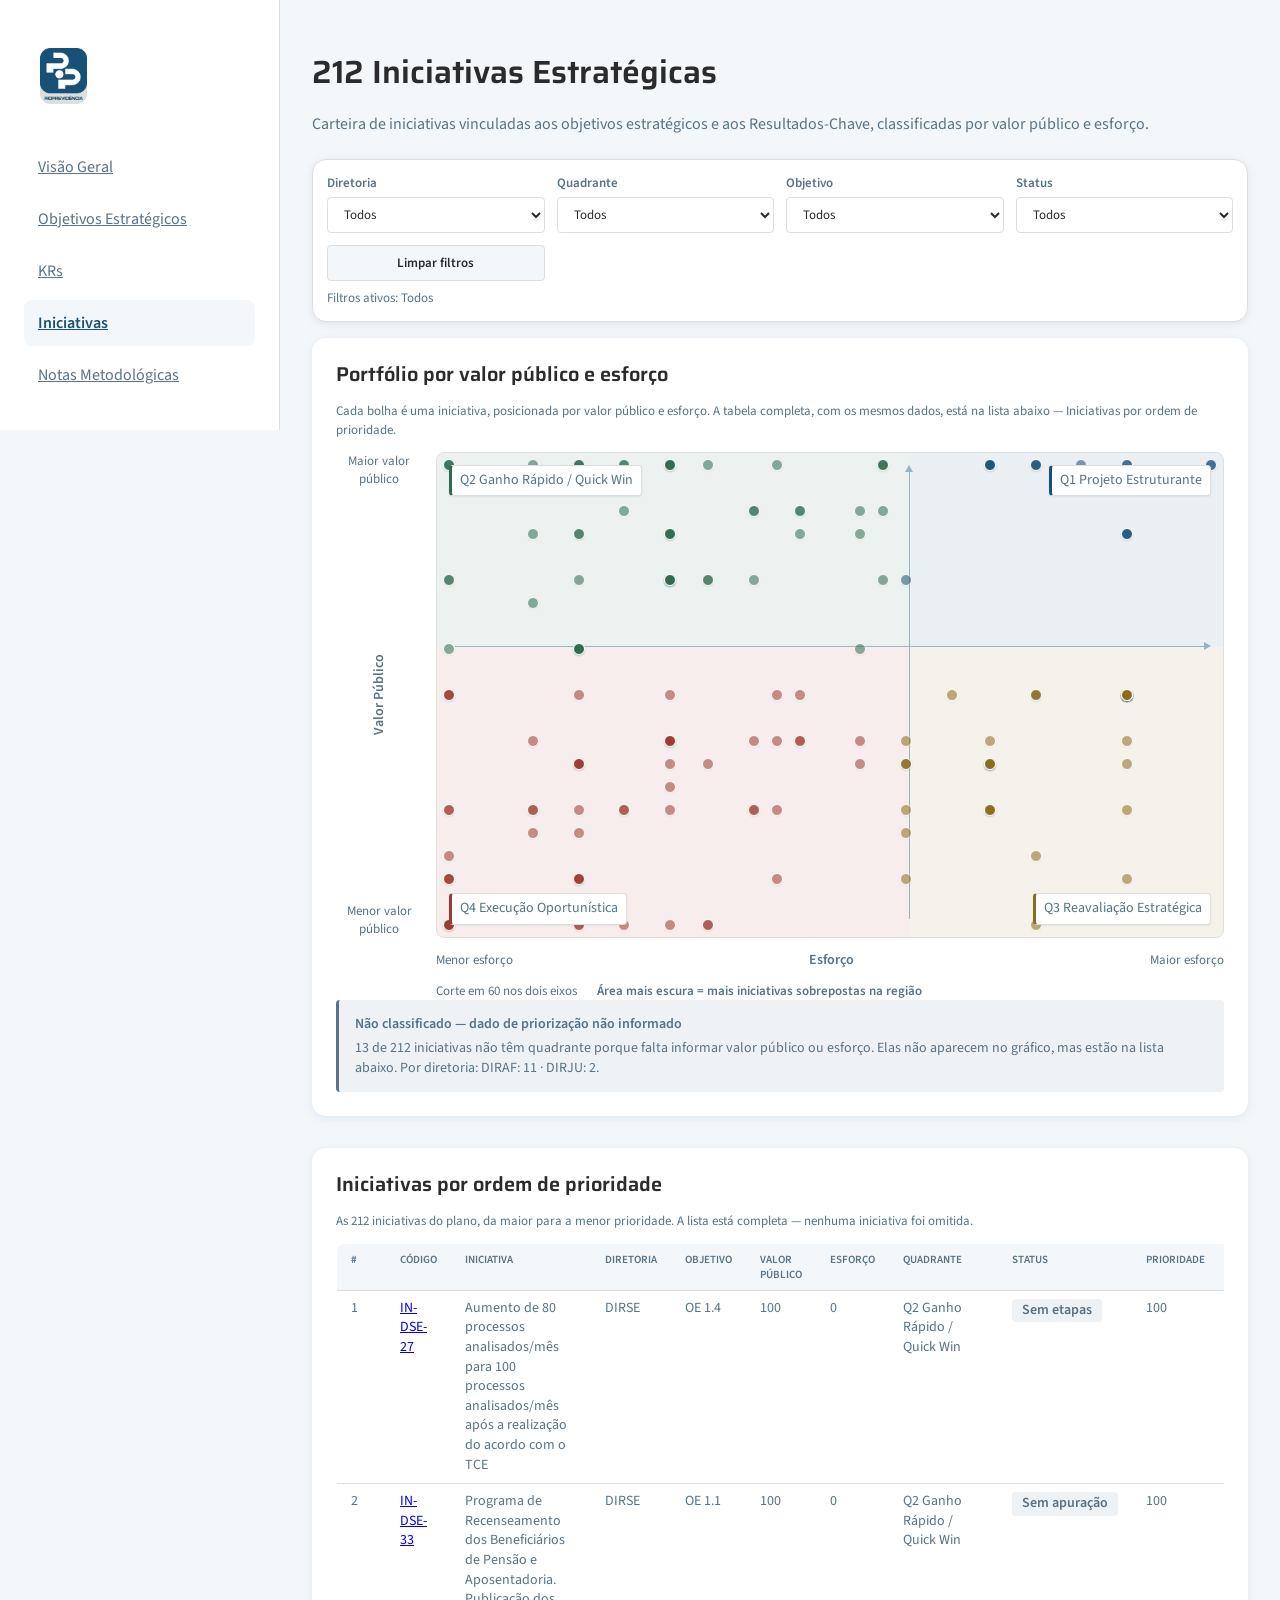
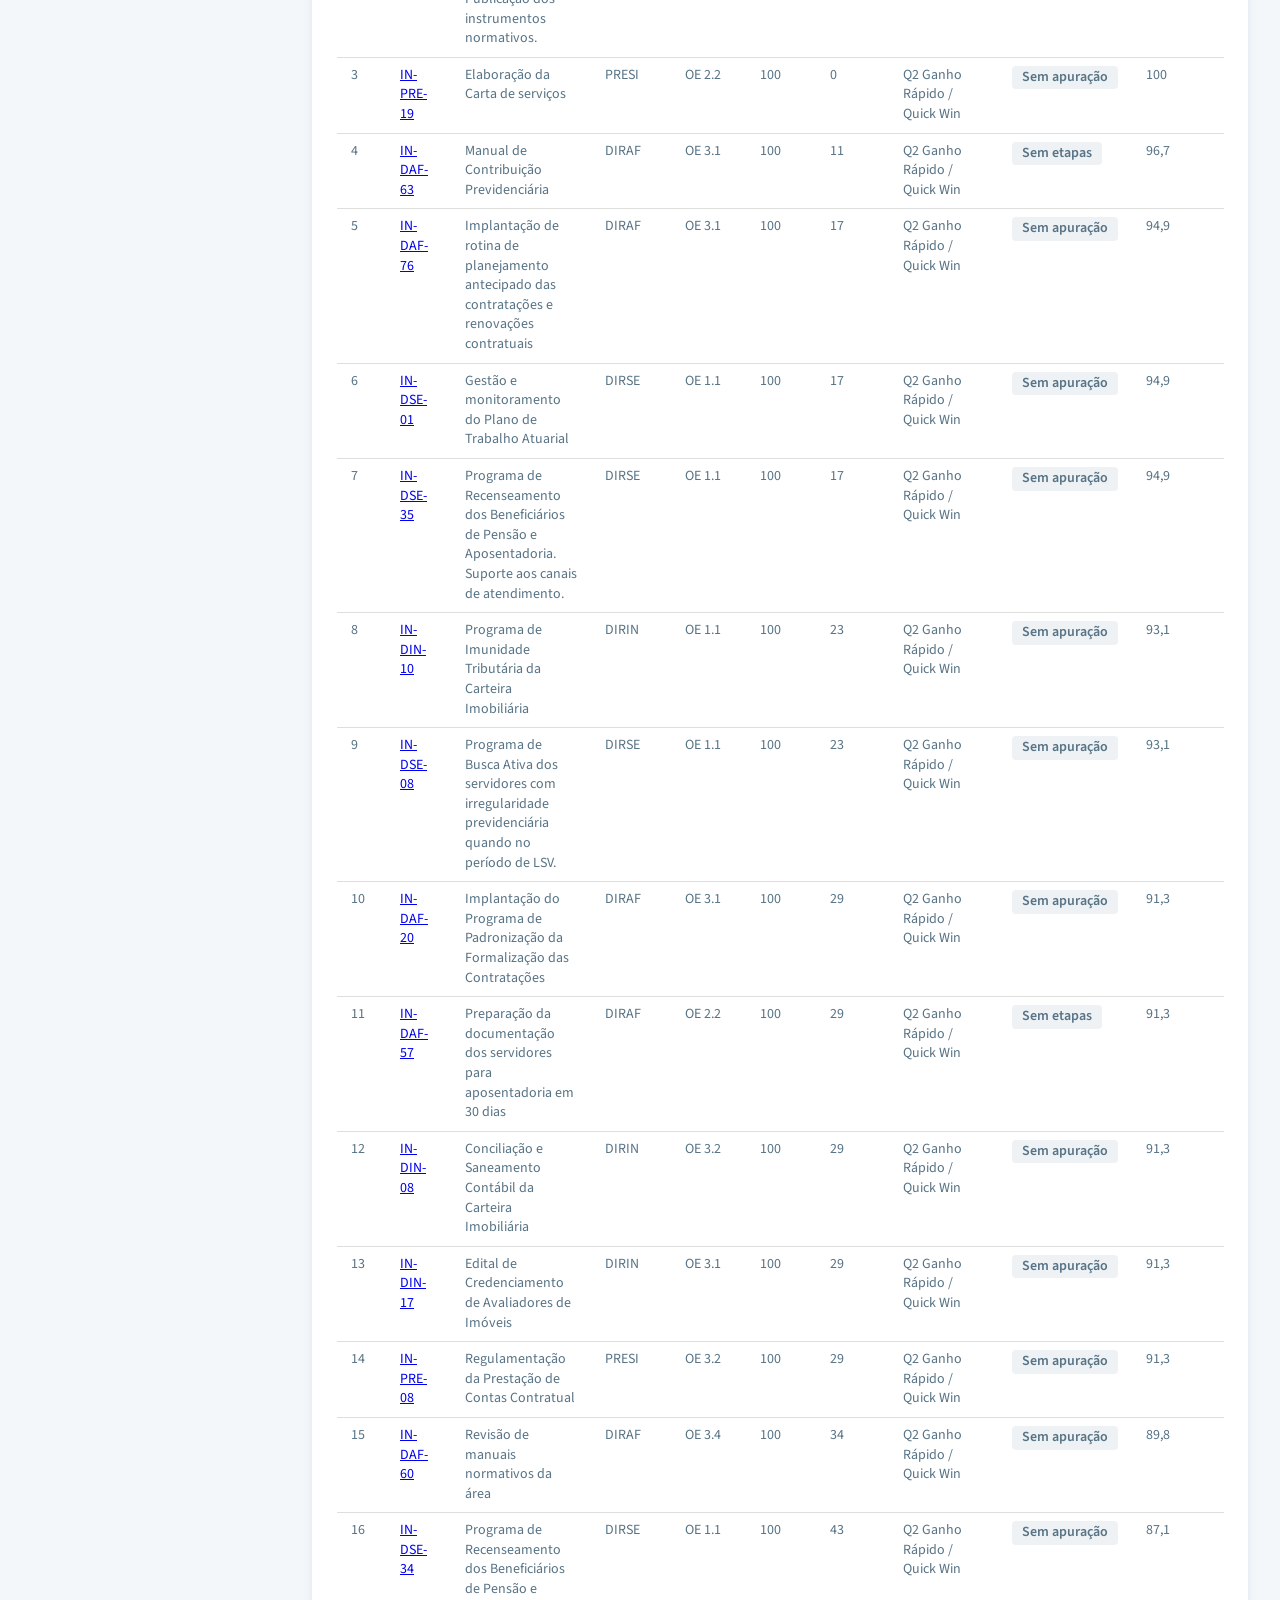
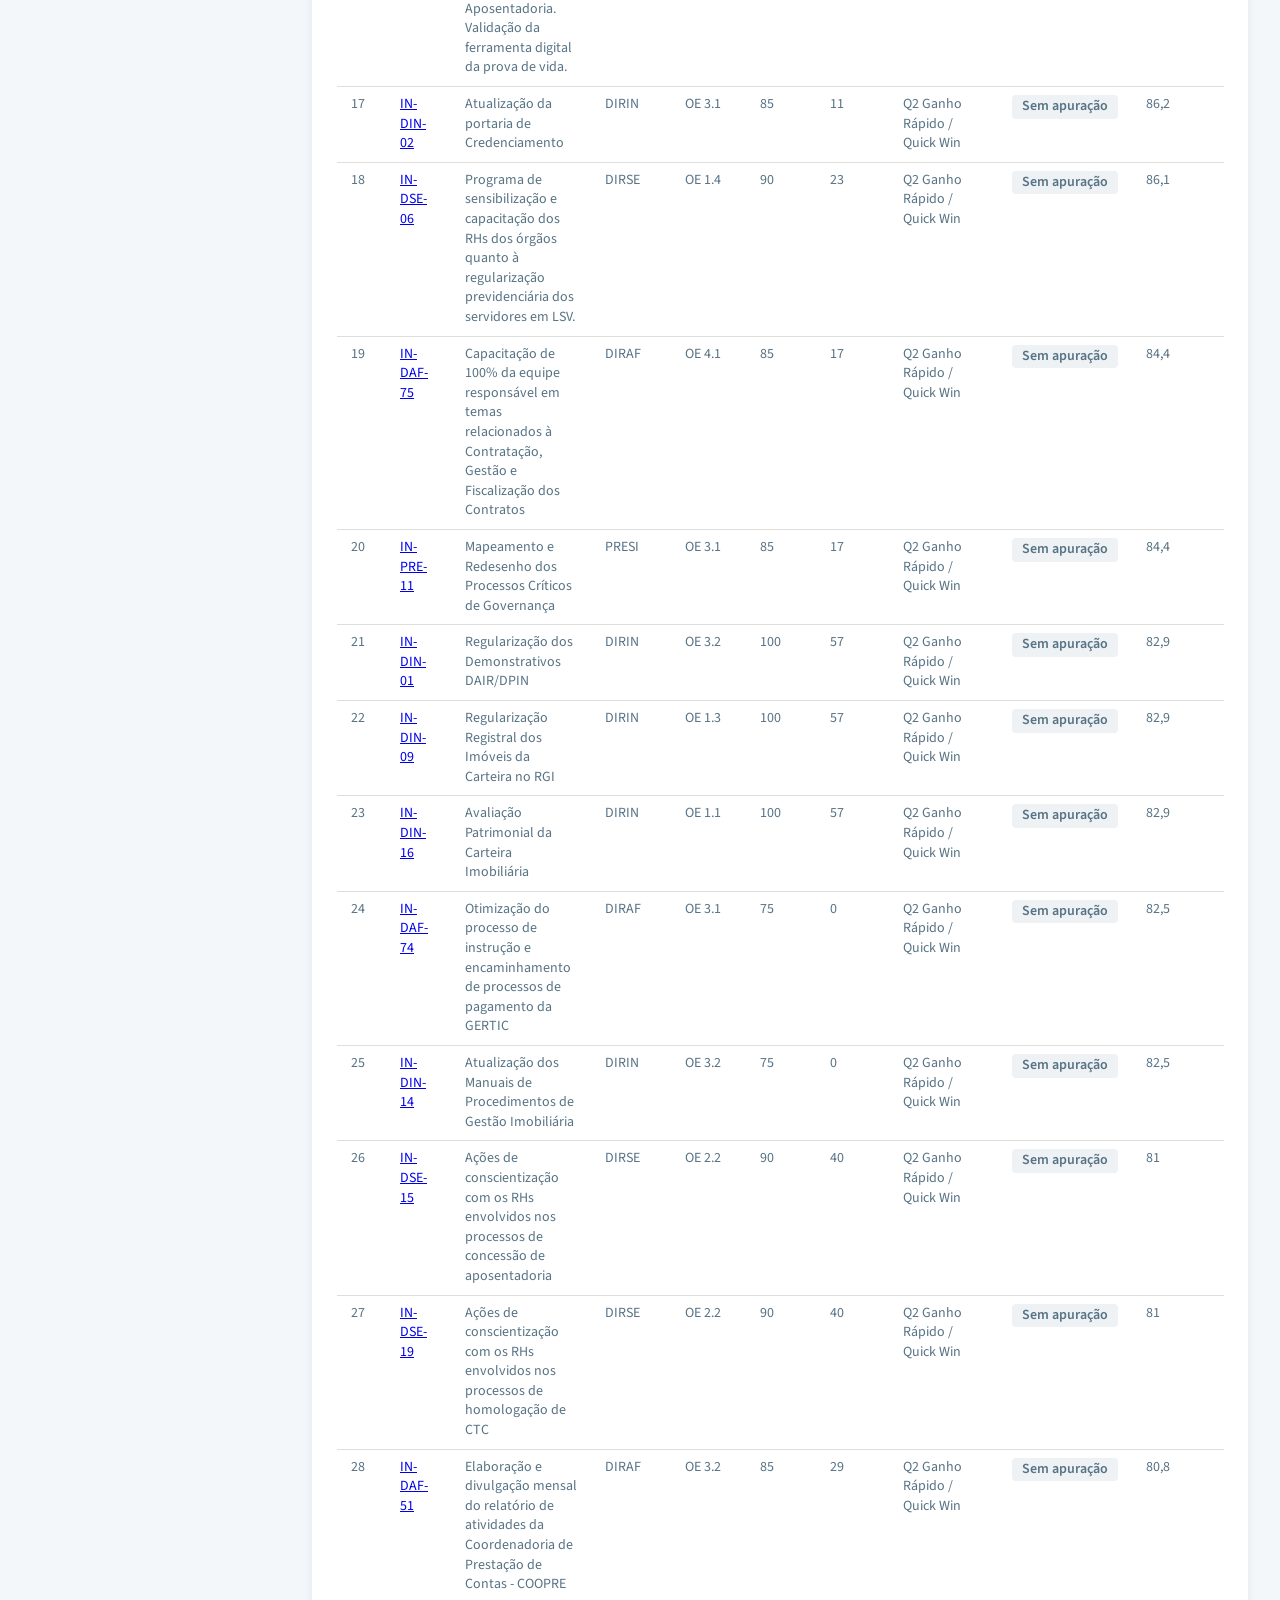
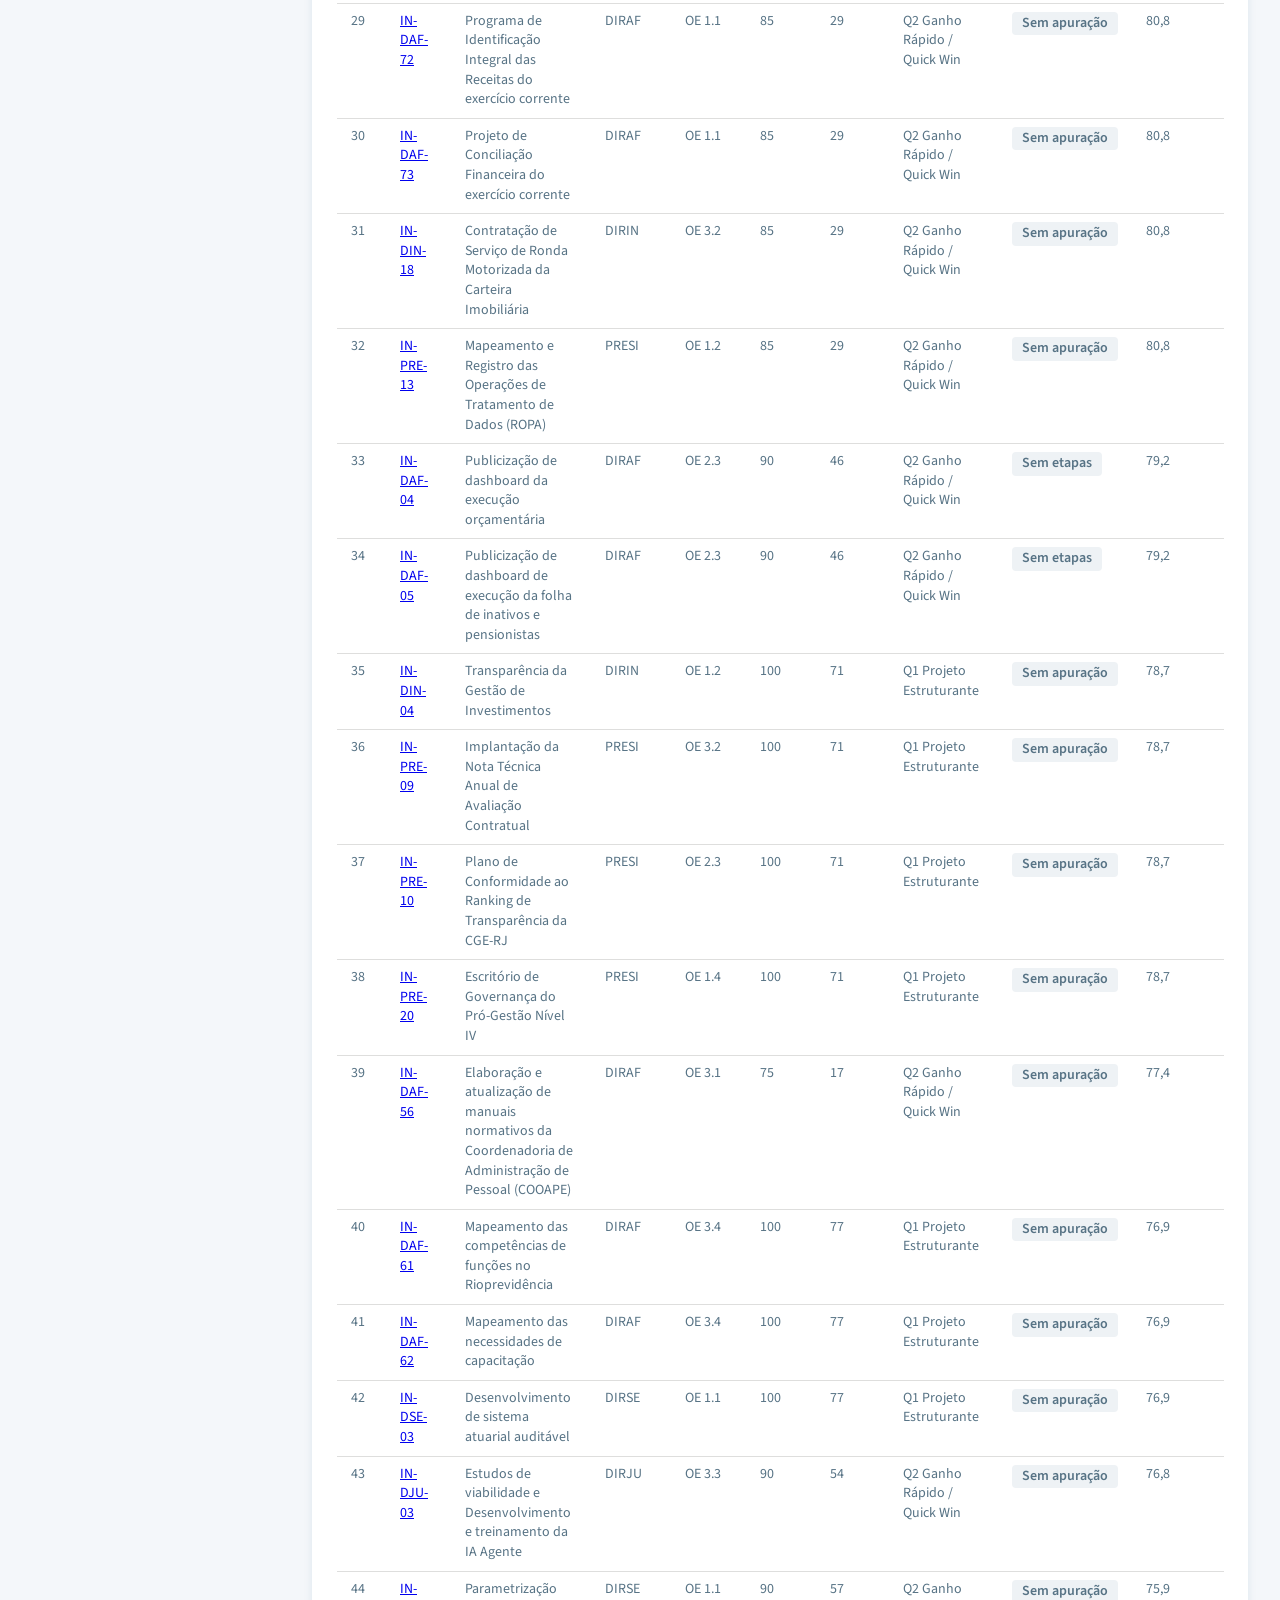
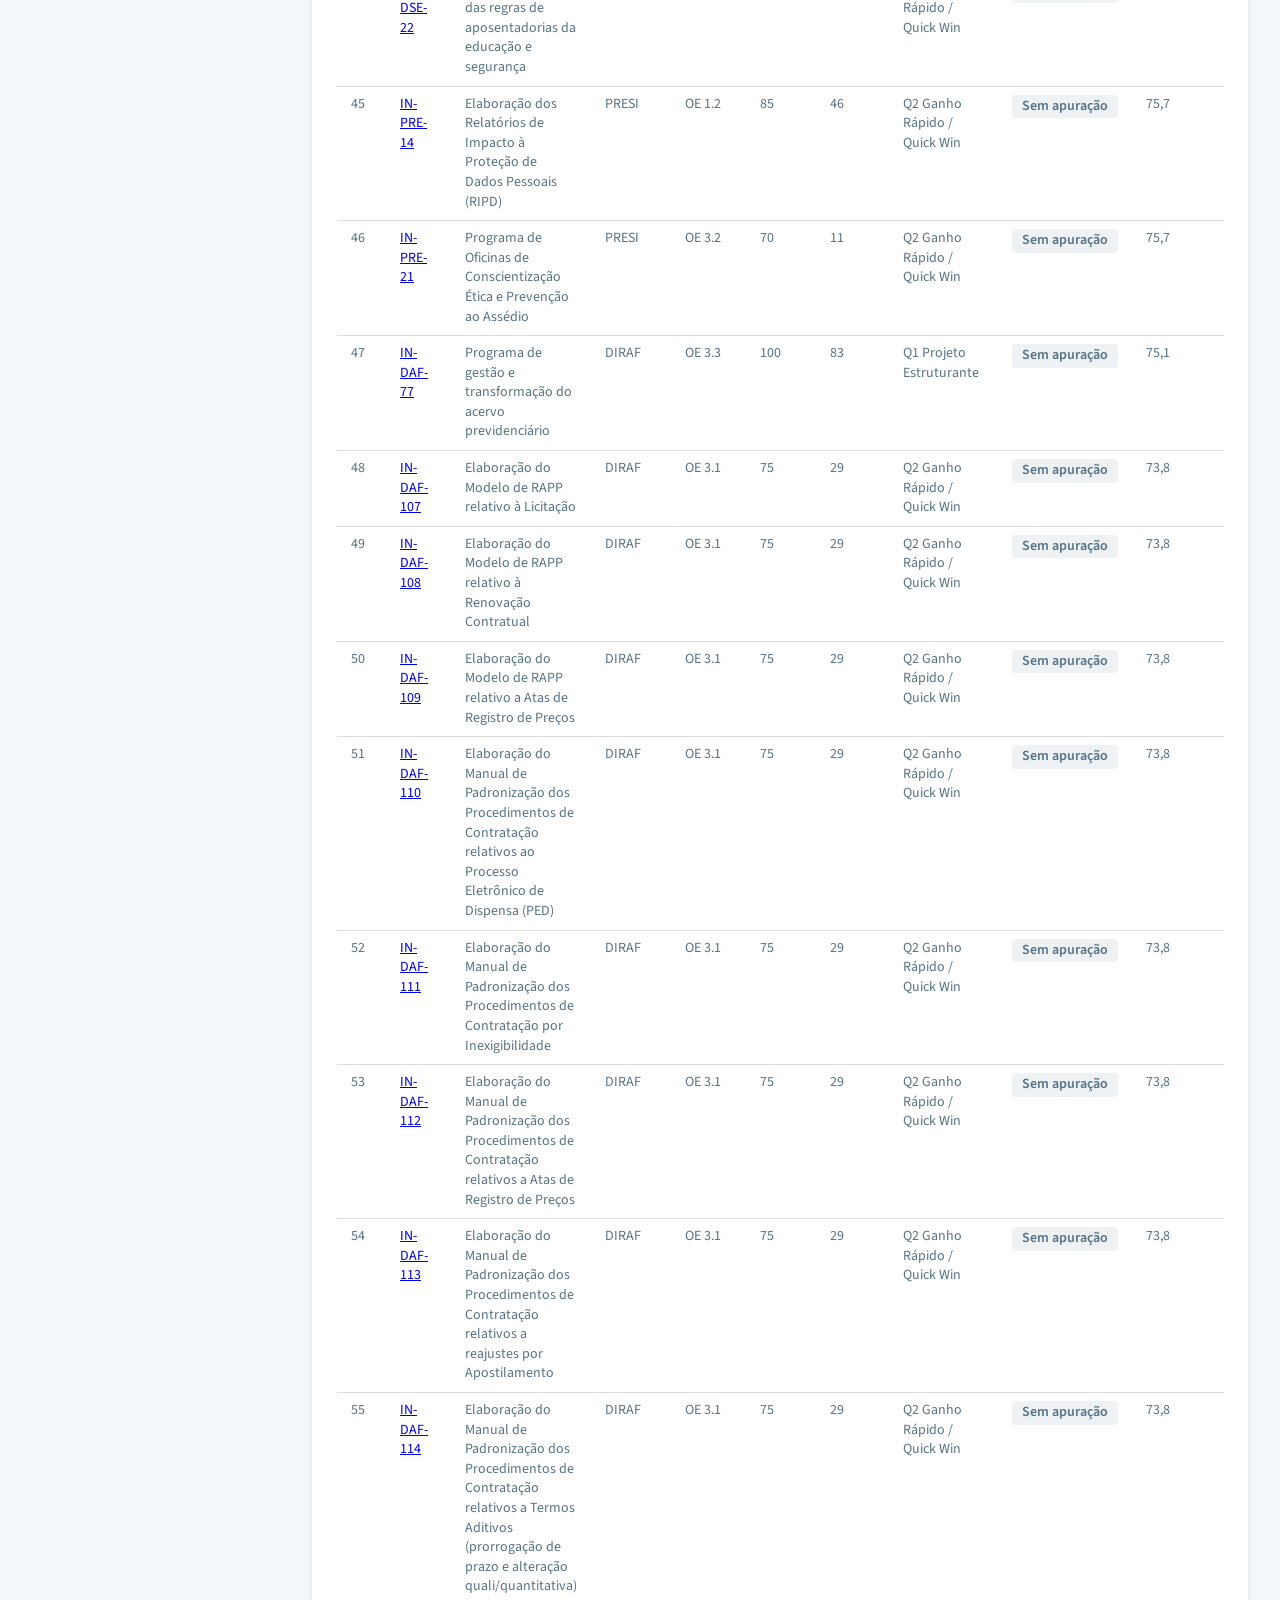
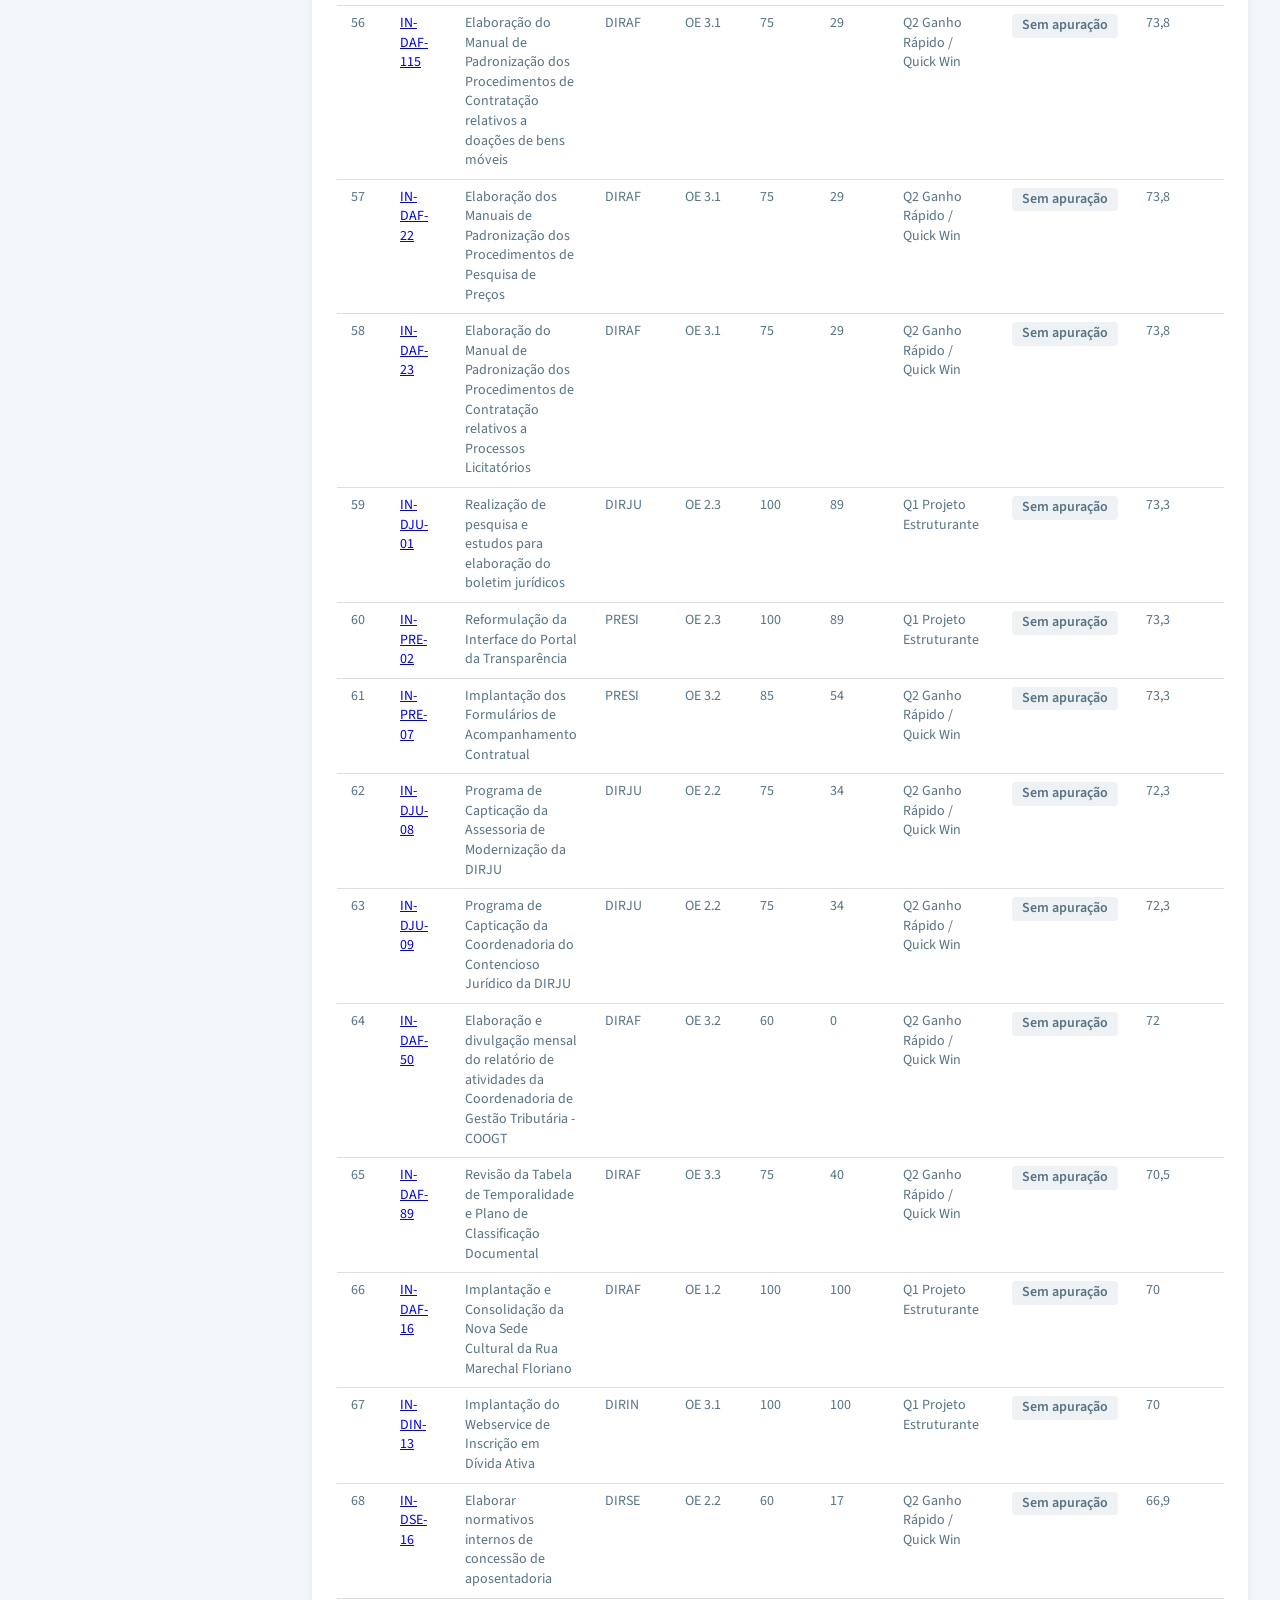
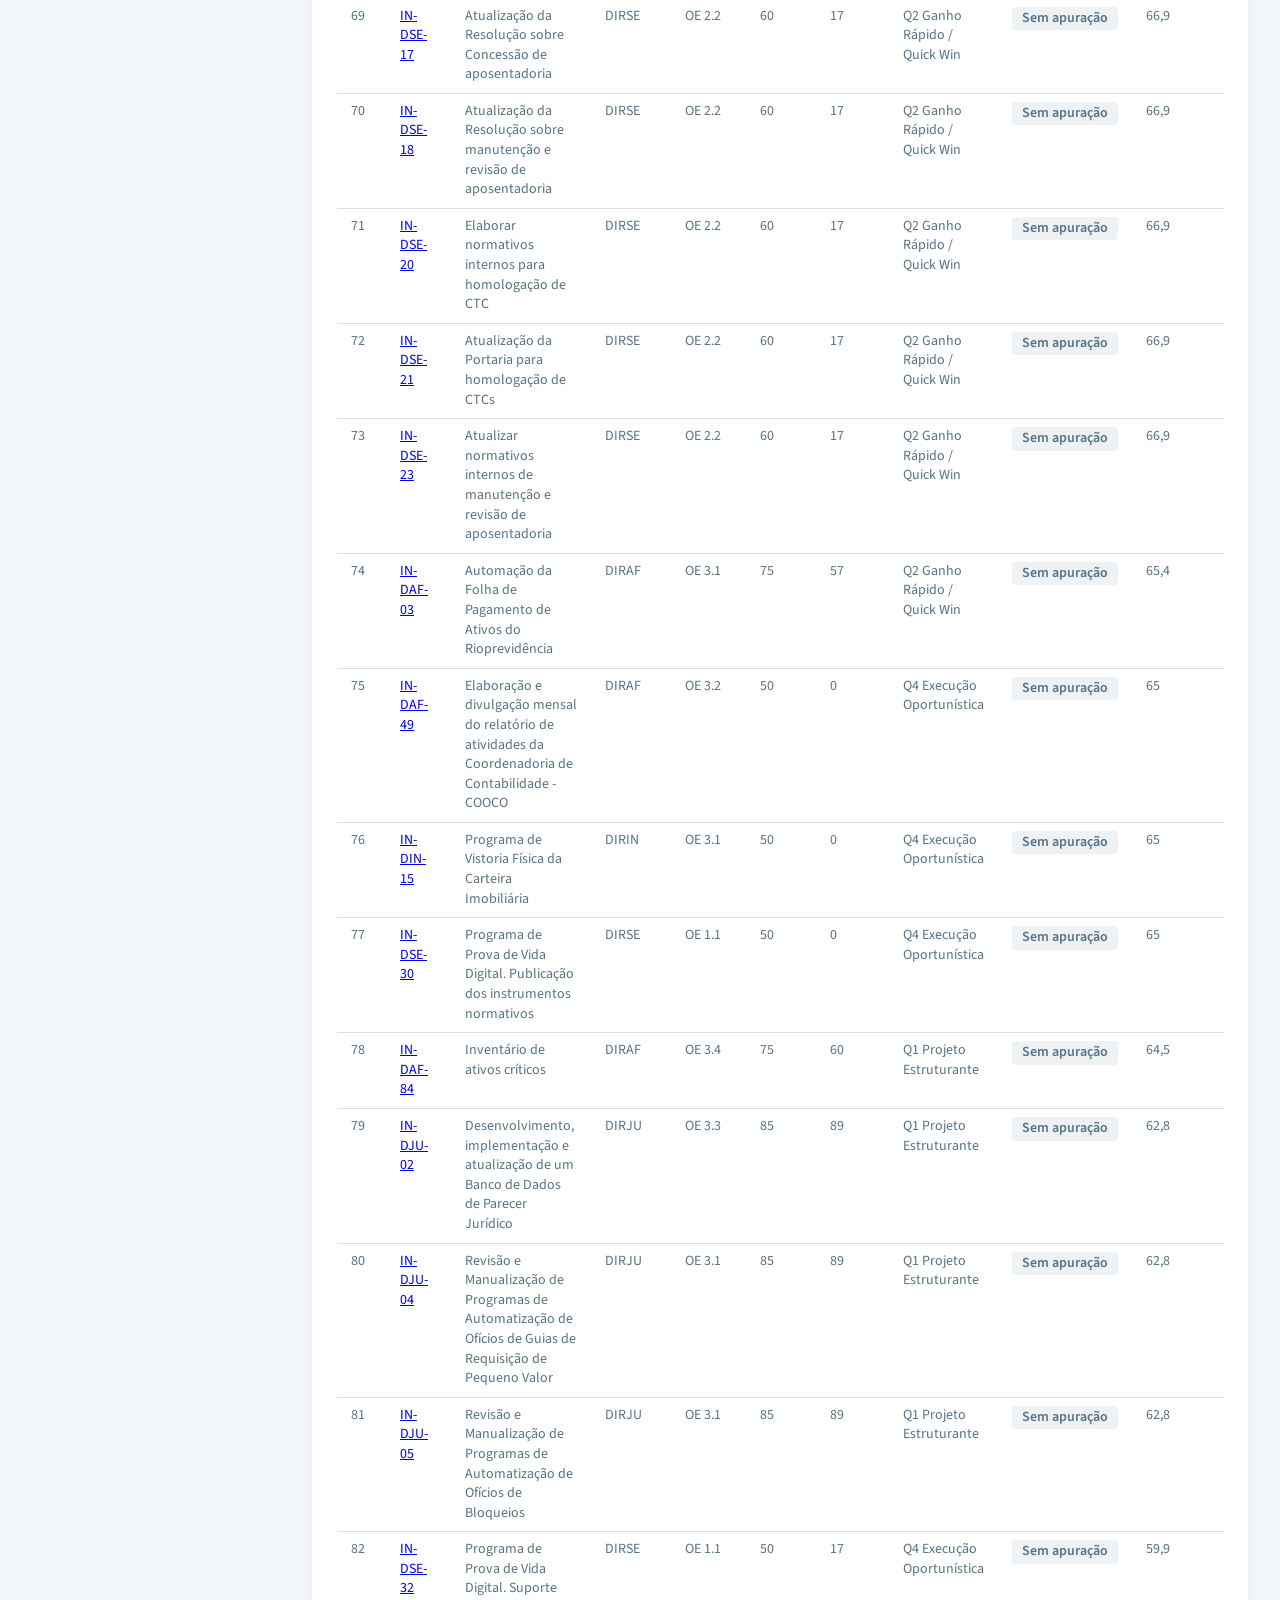
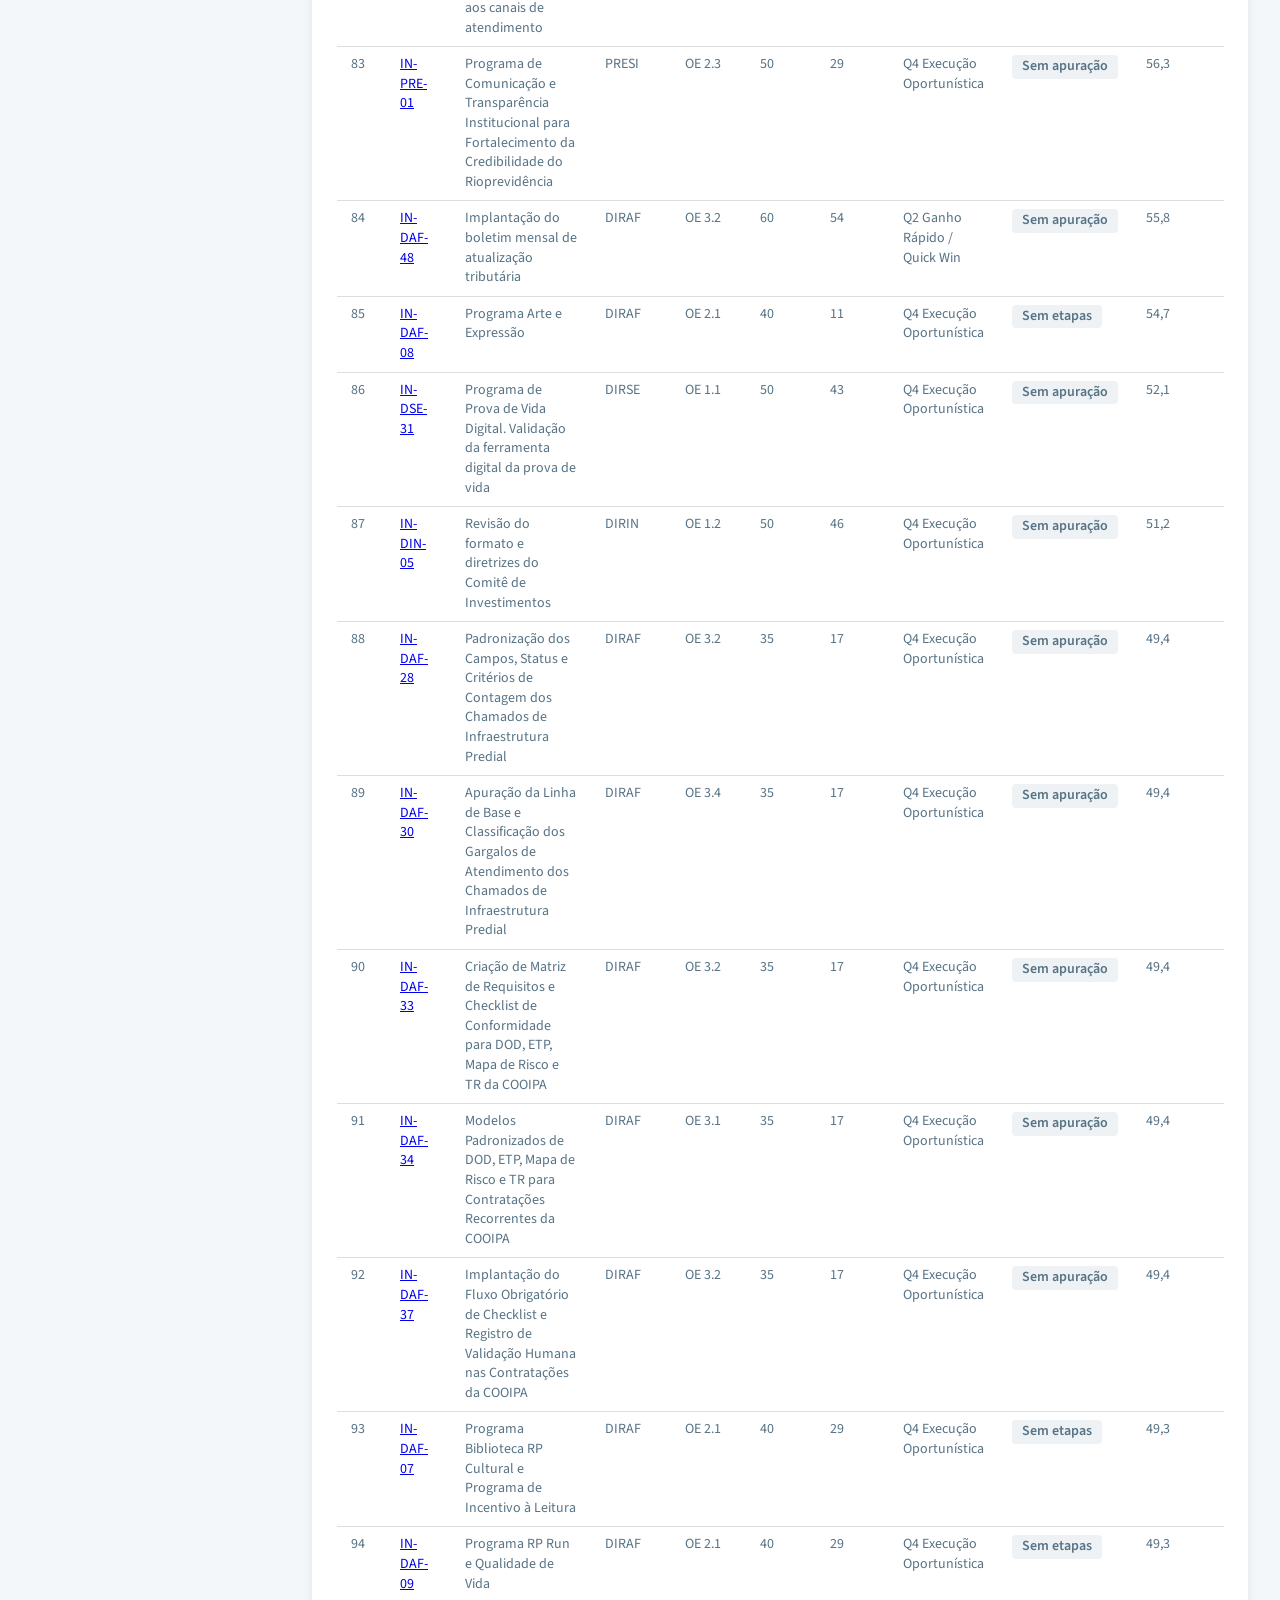
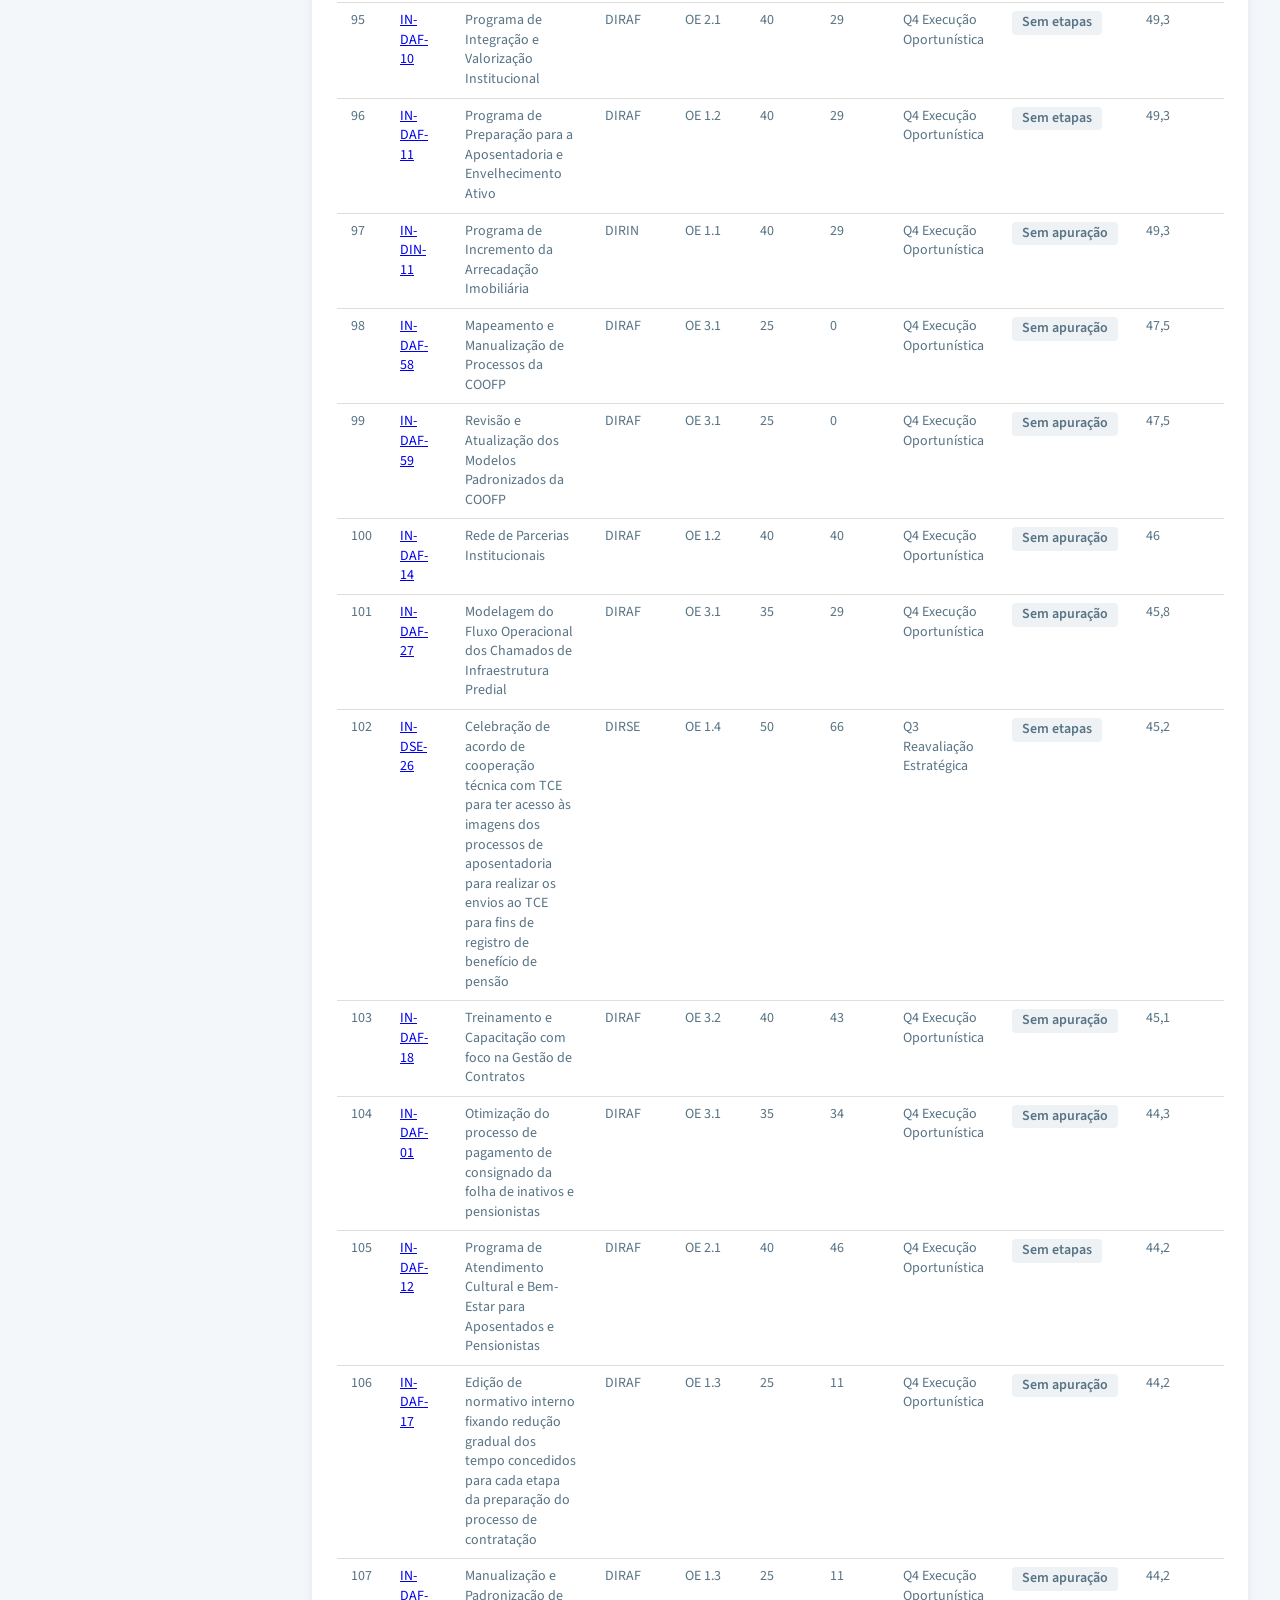
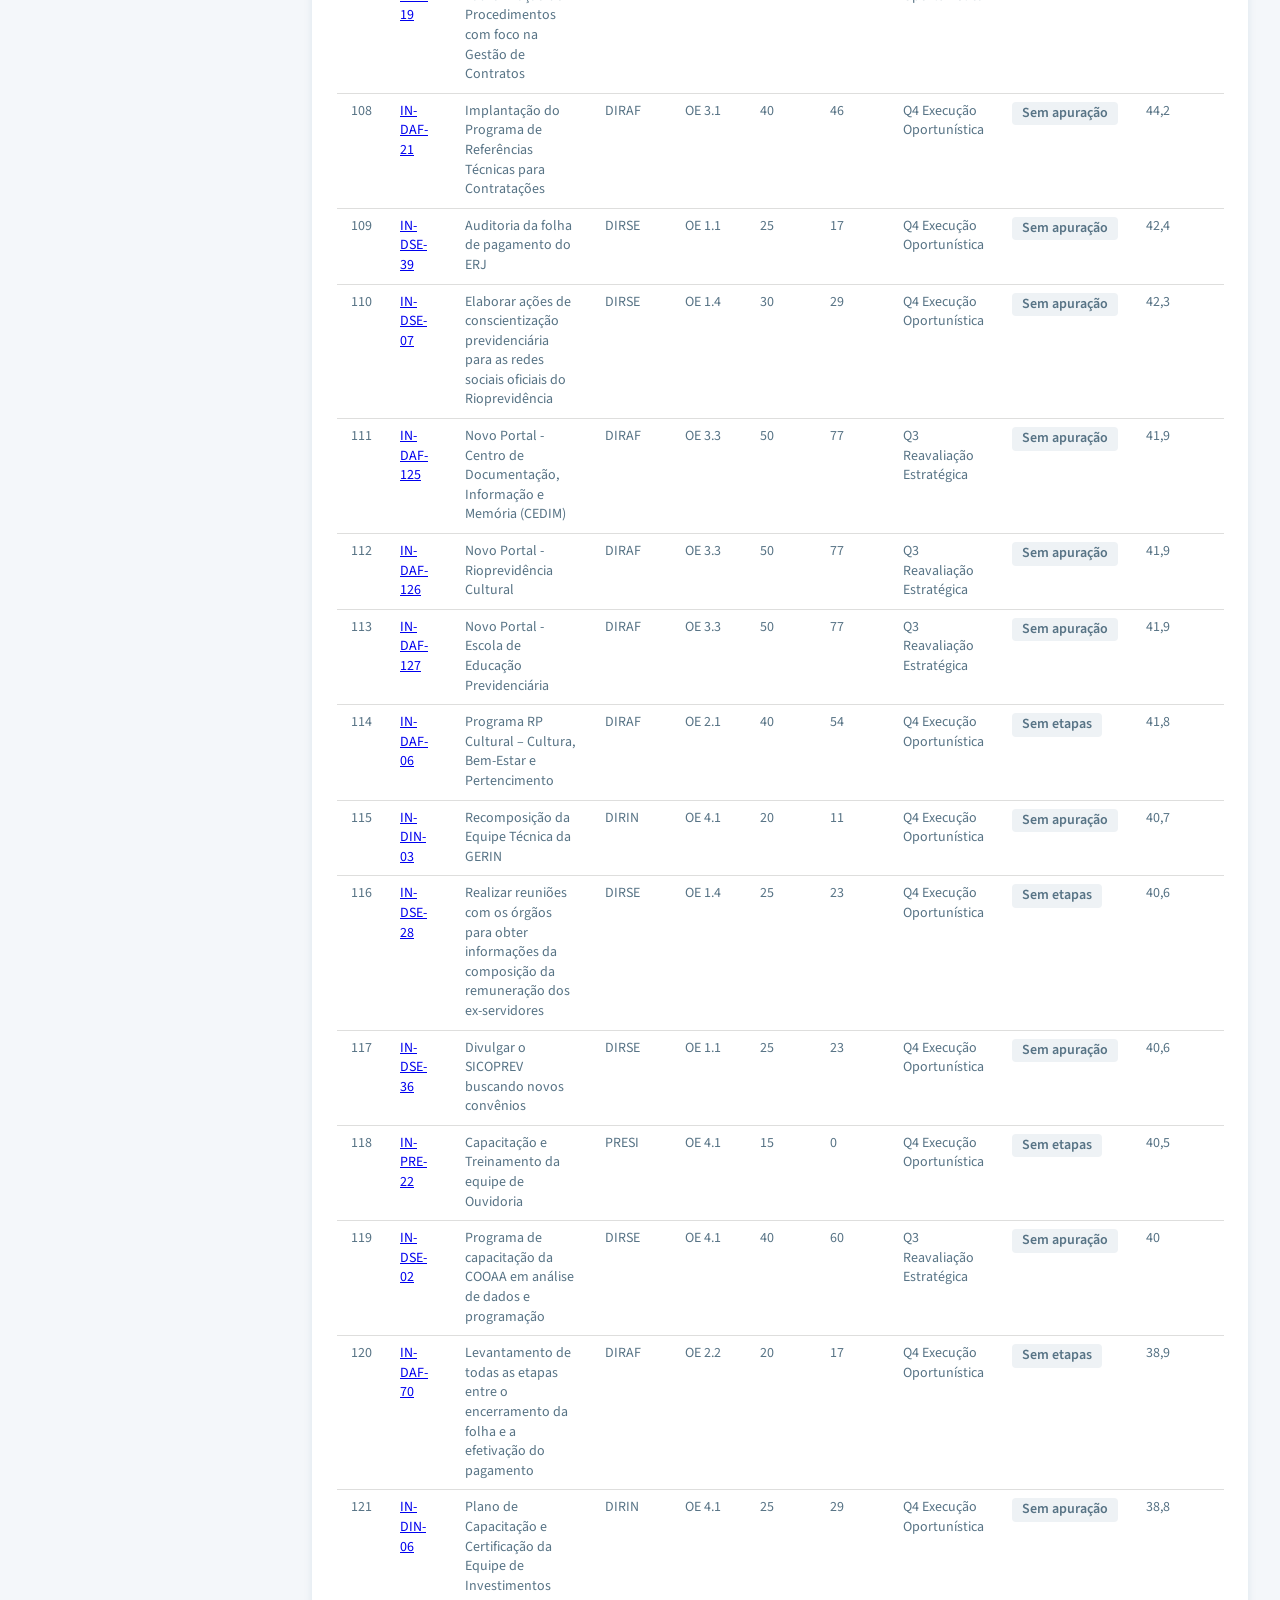
==== commit 9f8468fc: "publica ajustes de apresentacao" ====
--- a/iniciativas.html
+++ b/iniciativas.html
@@ -12,12 +12,15 @@
 
   <link rel="stylesheet" href="assets/css/tokens.css">
   <link rel="stylesheet" href="assets/css/main.css">
+  
   <link rel="icon" type="image/png" href="assets/img/marca/rioprev-vertical-policromatica.png">
 </head>
 
 <body>
 
   <a class="pular-conteudo" href="#conteudo">Pular para o conteúdo</a>
+
+  
 
   <div class="layout">
 
@@ -34,10 +37,11 @@
       </div>
 
       <nav class="menu" aria-label="Navegação principal">
-        <a class="menu-item " href="index.html">Visão Geral</a>
-        <a class="menu-item " href="objetivos.html">Objetivos Estratégicos</a>
-        <a class="menu-item " href="krs.html">KRs</a>
-        <a class="menu-item active" href="iniciativas.html">Iniciativas</a>
+        <a class="menu-item" href="index.html">Visão Geral</a>
+        <a class="menu-item" href="objetivos.html">Objetivos Estratégicos</a>
+        <a class="menu-item" href="krs.html">KRs</a>
+        <a class="menu-item active" href="iniciativas.html" aria-current="page">Iniciativas</a>
+        <a class="menu-item" href="notas.html">Notas Metodológicas</a>
       </nav>
 
     </aside>
@@ -125,8 +129,14 @@
         <h2>Portfólio por valor público e esforço</h2>
       </div>
 
+      <p class="table-description">
+        Cada bolha é uma iniciativa, posicionada por valor público e
+        esforço. A tabela completa, com os mesmos dados, está na lista
+        abaixo — Iniciativas por ordem de prioridade.
+      </p>
+
       
-    <div class="quadrant-chart-shell">
+    <div class="quadrant-chart-shell" aria-describedby="tabela-prioridade-iniciativas">
 
       <div class="quadrant-y-axis">
         <span>Maior valor público</span>
@@ -2755,1631 +2765,6 @@
     
 
       
-      <details class="grafico-alternativa">
-        <summary>Ver os dados do gráfico em tabela (199 iniciativas)</summary>
-
-        <p class="table-description">
-          Mesmos dados do gráfico acima, em forma de tabela: valor público,
-          esforço e quadrante de cada iniciativa classificada.
-        </p>
-
-        <div class="table-wrap">
-          <table class="executive-table">
-            <caption class="oculto-visual">
-              Dados do gráfico de quadrantes em tabela
-            </caption>
-
-            <thead>
-              <tr>
-                <th scope="col">Código</th>
-                <th scope="col">Iniciativa</th>
-                <th scope="col">Valor público</th>
-                <th scope="col">Esforço</th>
-                <th scope="col">Quadrante</th>
-              </tr>
-            </thead>
-
-            <tbody>
-              
-            <tr>
-              <td>IN-DSE-27</td>
-              <td>Aumento de 80 processos analisados/mês para 100 processos analisados/mês após a realização do acordo com o TCE</td>
-              <td>100</td>
-              <td>0</td>
-              <td>Q2 Ganho Rápido / Quick Win</td>
-            </tr>
-        
-            <tr>
-              <td>IN-DSE-33</td>
-              <td>Programa de Recenseamento dos Beneficiários de Pensão e Aposentadoria. Publicação dos instrumentos normativos.</td>
-              <td>100</td>
-              <td>0</td>
-              <td>Q2 Ganho Rápido / Quick Win</td>
-            </tr>
-        
-            <tr>
-              <td>IN-PRE-19</td>
-              <td>Elaboração da Carta de serviços</td>
-              <td>100</td>
-              <td>0</td>
-              <td>Q2 Ganho Rápido / Quick Win</td>
-            </tr>
-        
-            <tr>
-              <td>IN-DAF-63</td>
-              <td>Manual de Contribuição Previdenciária</td>
-              <td>100</td>
-              <td>11</td>
-              <td>Q2 Ganho Rápido / Quick Win</td>
-            </tr>
-        
-            <tr>
-              <td>IN-DAF-76</td>
-              <td>Implantação de rotina de planejamento antecipado das contratações e renovações contratuais</td>
-              <td>100</td>
-              <td>17</td>
-              <td>Q2 Ganho Rápido / Quick Win</td>
-            </tr>
-        
-            <tr>
-              <td>IN-DSE-01</td>
-              <td>Gestão e monitoramento do Plano de Trabalho Atuarial</td>
-              <td>100</td>
-              <td>17</td>
-              <td>Q2 Ganho Rápido / Quick Win</td>
-            </tr>
-        
-            <tr>
-              <td>IN-DSE-35</td>
-              <td>Programa de Recenseamento dos Beneficiários de Pensão e Aposentadoria. Suporte aos canais de atendimento.</td>
-              <td>100</td>
-              <td>17</td>
-              <td>Q2 Ganho Rápido / Quick Win</td>
-            </tr>
-        
-            <tr>
-              <td>IN-DIN-10</td>
-              <td>Programa de Imunidade Tributária da Carteira Imobiliária</td>
-              <td>100</td>
-              <td>23</td>
-              <td>Q2 Ganho Rápido / Quick Win</td>
-            </tr>
-        
-            <tr>
-              <td>IN-DSE-08</td>
-              <td>Programa de Busca Ativa dos servidores com irregularidade previdenciária quando no período de LSV.</td>
-              <td>100</td>
-              <td>23</td>
-              <td>Q2 Ganho Rápido / Quick Win</td>
-            </tr>
-        
-            <tr>
-              <td>IN-DAF-20</td>
-              <td>Implantação do Programa de Padronização da Formalização das Contratações</td>
-              <td>100</td>
-              <td>29</td>
-              <td>Q2 Ganho Rápido / Quick Win</td>
-            </tr>
-        
-            <tr>
-              <td>IN-DAF-57</td>
-              <td>Preparação da documentação dos servidores para aposentadoria em 30 dias</td>
-              <td>100</td>
-              <td>29</td>
-              <td>Q2 Ganho Rápido / Quick Win</td>
-            </tr>
-        
-            <tr>
-              <td>IN-DIN-08</td>
-              <td>Conciliação e Saneamento Contábil da Carteira Imobiliária</td>
-              <td>100</td>
-              <td>29</td>
-              <td>Q2 Ganho Rápido / Quick Win</td>
-            </tr>
-        
-            <tr>
-              <td>IN-DIN-17</td>
-              <td>Edital de Credenciamento de Avaliadores de Imóveis</td>
-              <td>100</td>
-              <td>29</td>
-              <td>Q2 Ganho Rápido / Quick Win</td>
-            </tr>
-        
-            <tr>
-              <td>IN-PRE-08</td>
-              <td>Regulamentação da Prestação de Contas Contratual</td>
-              <td>100</td>
-              <td>29</td>
-              <td>Q2 Ganho Rápido / Quick Win</td>
-            </tr>
-        
-            <tr>
-              <td>IN-DAF-60</td>
-              <td>Revisão de manuais normativos da área</td>
-              <td>100</td>
-              <td>34</td>
-              <td>Q2 Ganho Rápido / Quick Win</td>
-            </tr>
-        
-            <tr>
-              <td>IN-DSE-34</td>
-              <td>Programa de Recenseamento dos Beneficiários de Pensão e Aposentadoria. Validação da ferramenta digital da prova de vida.</td>
-              <td>100</td>
-              <td>43</td>
-              <td>Q2 Ganho Rápido / Quick Win</td>
-            </tr>
-        
-            <tr>
-              <td>IN-DIN-02</td>
-              <td>Atualização da portaria de Credenciamento</td>
-              <td>85</td>
-              <td>11</td>
-              <td>Q2 Ganho Rápido / Quick Win</td>
-            </tr>
-        
-            <tr>
-              <td>IN-DSE-06</td>
-              <td>Programa de sensibilização e capacitação dos RHs dos órgãos quanto à regularização previdenciária dos servidores em LSV.</td>
-              <td>90</td>
-              <td>23</td>
-              <td>Q2 Ganho Rápido / Quick Win</td>
-            </tr>
-        
-            <tr>
-              <td>IN-DAF-75</td>
-              <td>Capacitação de 100% da equipe responsável em temas relacionados à Contratação, Gestão e Fiscalização dos Contratos</td>
-              <td>85</td>
-              <td>17</td>
-              <td>Q2 Ganho Rápido / Quick Win</td>
-            </tr>
-        
-            <tr>
-              <td>IN-PRE-11</td>
-              <td>Mapeamento e Redesenho dos Processos Críticos de Governança</td>
-              <td>85</td>
-              <td>17</td>
-              <td>Q2 Ganho Rápido / Quick Win</td>
-            </tr>
-        
-            <tr>
-              <td>IN-DIN-01</td>
-              <td>Regularização dos Demonstrativos DAIR/DPIN</td>
-              <td>100</td>
-              <td>57</td>
-              <td>Q2 Ganho Rápido / Quick Win</td>
-            </tr>
-        
-            <tr>
-              <td>IN-DIN-09</td>
-              <td>Regularização Registral dos Imóveis da Carteira no RGI</td>
-              <td>100</td>
-              <td>57</td>
-              <td>Q2 Ganho Rápido / Quick Win</td>
-            </tr>
-        
-            <tr>
-              <td>IN-DIN-16</td>
-              <td>Avaliação Patrimonial da Carteira Imobiliária</td>
-              <td>100</td>
-              <td>57</td>
-              <td>Q2 Ganho Rápido / Quick Win</td>
-            </tr>
-        
-            <tr>
-              <td>IN-DAF-74</td>
-              <td>Otimização do processo de instrução e encaminhamento de processos de pagamento da GERTIC</td>
-              <td>75</td>
-              <td>0</td>
-              <td>Q2 Ganho Rápido / Quick Win</td>
-            </tr>
-        
-            <tr>
-              <td>IN-DIN-14</td>
-              <td>Atualização dos Manuais de Procedimentos de Gestão Imobiliária</td>
-              <td>75</td>
-              <td>0</td>
-              <td>Q2 Ganho Rápido / Quick Win</td>
-            </tr>
-        
-            <tr>
-              <td>IN-DSE-15</td>
-              <td>Ações de conscientização com os RHs envolvidos nos processos de concessão de aposentadoria</td>
-              <td>90</td>
-              <td>40</td>
-              <td>Q2 Ganho Rápido / Quick Win</td>
-            </tr>
-        
-            <tr>
-              <td>IN-DSE-19</td>
-              <td>Ações de conscientização com os RHs envolvidos nos processos de homologação de CTC</td>
-              <td>90</td>
-              <td>40</td>
-              <td>Q2 Ganho Rápido / Quick Win</td>
-            </tr>
-        
-            <tr>
-              <td>IN-DAF-51</td>
-              <td>Elaboração e divulgação mensal do relatório de atividades da Coordenadoria de Prestação de Contas - COOPRE</td>
-              <td>85</td>
-              <td>29</td>
-              <td>Q2 Ganho Rápido / Quick Win</td>
-            </tr>
-        
-            <tr>
-              <td>IN-DAF-72</td>
-              <td>Programa de Identificação Integral das Receitas do exercício corrente</td>
-              <td>85</td>
-              <td>29</td>
-              <td>Q2 Ganho Rápido / Quick Win</td>
-            </tr>
-        
-            <tr>
-              <td>IN-DAF-73</td>
-              <td>Projeto de Conciliação Financeira do exercício corrente</td>
-              <td>85</td>
-              <td>29</td>
-              <td>Q2 Ganho Rápido / Quick Win</td>
-            </tr>
-        
-            <tr>
-              <td>IN-DIN-18</td>
-              <td>Contratação de Serviço de Ronda Motorizada da Carteira Imobiliária</td>
-              <td>85</td>
-              <td>29</td>
-              <td>Q2 Ganho Rápido / Quick Win</td>
-            </tr>
-        
-            <tr>
-              <td>IN-PRE-13</td>
-              <td>Mapeamento e Registro das Operações de Tratamento de Dados (ROPA)</td>
-              <td>85</td>
-              <td>29</td>
-              <td>Q2 Ganho Rápido / Quick Win</td>
-            </tr>
-        
-            <tr>
-              <td>IN-DAF-04</td>
-              <td>Publicização de dashboard da execução orçamentária</td>
-              <td>90</td>
-              <td>46</td>
-              <td>Q2 Ganho Rápido / Quick Win</td>
-            </tr>
-        
-            <tr>
-              <td>IN-DAF-05</td>
-              <td>Publicização de dashboard de execução da folha de inativos e pensionistas</td>
-              <td>90</td>
-              <td>46</td>
-              <td>Q2 Ganho Rápido / Quick Win</td>
-            </tr>
-        
-            <tr>
-              <td>IN-DIN-04</td>
-              <td>Transparência da Gestão de Investimentos</td>
-              <td>100</td>
-              <td>71</td>
-              <td>Q1 Projeto Estruturante</td>
-            </tr>
-        
-            <tr>
-              <td>IN-PRE-09</td>
-              <td>Implantação da Nota Técnica Anual de Avaliação Contratual</td>
-              <td>100</td>
-              <td>71</td>
-              <td>Q1 Projeto Estruturante</td>
-            </tr>
-        
-            <tr>
-              <td>IN-PRE-10</td>
-              <td>Plano de Conformidade ao Ranking de Transparência da CGE-RJ</td>
-              <td>100</td>
-              <td>71</td>
-              <td>Q1 Projeto Estruturante</td>
-            </tr>
-        
-            <tr>
-              <td>IN-PRE-20</td>
-              <td>Escritório de Governança do Pró-Gestão Nível IV</td>
-              <td>100</td>
-              <td>71</td>
-              <td>Q1 Projeto Estruturante</td>
-            </tr>
-        
-            <tr>
-              <td>IN-DAF-56</td>
-              <td>Elaboração e atualização de manuais normativos da Coordenadoria de Administração de Pessoal (COOAPE)</td>
-              <td>75</td>
-              <td>17</td>
-              <td>Q2 Ganho Rápido / Quick Win</td>
-            </tr>
-        
-            <tr>
-              <td>IN-DAF-61</td>
-              <td>Mapeamento das competências de funções no Rioprevidência</td>
-              <td>100</td>
-              <td>77</td>
-              <td>Q1 Projeto Estruturante</td>
-            </tr>
-        
-            <tr>
-              <td>IN-DAF-62</td>
-              <td>Mapeamento das necessidades de capacitação</td>
-              <td>100</td>
-              <td>77</td>
-              <td>Q1 Projeto Estruturante</td>
-            </tr>
-        
-            <tr>
-              <td>IN-DSE-03</td>
-              <td>Desenvolvimento de sistema atuarial auditável</td>
-              <td>100</td>
-              <td>77</td>
-              <td>Q1 Projeto Estruturante</td>
-            </tr>
-        
-            <tr>
-              <td>IN-DJU-03</td>
-              <td>Estudos de viabilidade e Desenvolvimento e treinamento da IA Agente</td>
-              <td>90</td>
-              <td>54</td>
-              <td>Q2 Ganho Rápido / Quick Win</td>
-            </tr>
-        
-            <tr>
-              <td>IN-DSE-22</td>
-              <td>Parametrização das regras de aposentadorias da educação e segurança</td>
-              <td>90</td>
-              <td>57</td>
-              <td>Q2 Ganho Rápido / Quick Win</td>
-            </tr>
-        
-            <tr>
-              <td>IN-PRE-14</td>
-              <td>Elaboração dos Relatórios de Impacto à Proteção de Dados Pessoais (RIPD)</td>
-              <td>85</td>
-              <td>46</td>
-              <td>Q2 Ganho Rápido / Quick Win</td>
-            </tr>
-        
-            <tr>
-              <td>IN-PRE-21</td>
-              <td>Programa de Oficinas de Conscientização Ética e Prevenção ao Assédio</td>
-              <td>70</td>
-              <td>11</td>
-              <td>Q2 Ganho Rápido / Quick Win</td>
-            </tr>
-        
-            <tr>
-              <td>IN-DAF-77</td>
-              <td>Programa de gestão e transformação do acervo previdenciário</td>
-              <td>100</td>
-              <td>83</td>
-              <td>Q1 Projeto Estruturante</td>
-            </tr>
-        
-            <tr>
-              <td>IN-DAF-107</td>
-              <td>Elaboração do Modelo de RAPP relativo à Licitação</td>
-              <td>75</td>
-              <td>29</td>
-              <td>Q2 Ganho Rápido / Quick Win</td>
-            </tr>
-        
-            <tr>
-              <td>IN-DAF-108</td>
-              <td>Elaboração do Modelo de RAPP relativo à Renovação Contratual</td>
-              <td>75</td>
-              <td>29</td>
-              <td>Q2 Ganho Rápido / Quick Win</td>
-            </tr>
-        
-            <tr>
-              <td>IN-DAF-109</td>
-              <td>Elaboração do Modelo de RAPP relativo a Atas de Registro de Preços</td>
-              <td>75</td>
-              <td>29</td>
-              <td>Q2 Ganho Rápido / Quick Win</td>
-            </tr>
-        
-            <tr>
-              <td>IN-DAF-110</td>
-              <td>Elaboração do Manual de Padronização dos Procedimentos de Contratação relativos ao Processo Eletrônico de Dispensa (PED)</td>
-              <td>75</td>
-              <td>29</td>
-              <td>Q2 Ganho Rápido / Quick Win</td>
-            </tr>
-        
-            <tr>
-              <td>IN-DAF-111</td>
-              <td>Elaboração do Manual de Padronização dos Procedimentos de Contratação por Inexigibilidade</td>
-              <td>75</td>
-              <td>29</td>
-              <td>Q2 Ganho Rápido / Quick Win</td>
-            </tr>
-        
-            <tr>
-              <td>IN-DAF-112</td>
-              <td>Elaboração do Manual de Padronização dos Procedimentos de Contratação relativos a Atas de Registro de Preços</td>
-              <td>75</td>
-              <td>29</td>
-              <td>Q2 Ganho Rápido / Quick Win</td>
-            </tr>
-        
-            <tr>
-              <td>IN-DAF-113</td>
-              <td>Elaboração do Manual de Padronização dos Procedimentos de Contratação relativos a reajustes por Apostilamento</td>
-              <td>75</td>
-              <td>29</td>
-              <td>Q2 Ganho Rápido / Quick Win</td>
-            </tr>
-        
-            <tr>
-              <td>IN-DAF-114</td>
-              <td>Elaboração do Manual de Padronização dos Procedimentos de Contratação relativos a Termos Aditivos (prorrogação de prazo e alteração quali/quantitativa)</td>
-              <td>75</td>
-              <td>29</td>
-              <td>Q2 Ganho Rápido / Quick Win</td>
-            </tr>
-        
-            <tr>
-              <td>IN-DAF-115</td>
-              <td>Elaboração do Manual de Padronização dos Procedimentos de Contratação relativos a doações de bens móveis</td>
-              <td>75</td>
-              <td>29</td>
-              <td>Q2 Ganho Rápido / Quick Win</td>
-            </tr>
-        
-            <tr>
-              <td>IN-DAF-22</td>
-              <td>Elaboração dos Manuais de Padronização dos Procedimentos de Pesquisa de Preços</td>
-              <td>75</td>
-              <td>29</td>
-              <td>Q2 Ganho Rápido / Quick Win</td>
-            </tr>
-        
-            <tr>
-              <td>IN-DAF-23</td>
-              <td>Elaboração do Manual de Padronização dos Procedimentos de Contratação relativos a Processos Licitatórios</td>
-              <td>75</td>
-              <td>29</td>
-              <td>Q2 Ganho Rápido / Quick Win</td>
-            </tr>
-        
-            <tr>
-              <td>IN-DJU-01</td>
-              <td>Realização de pesquisa e estudos para elaboração do boletim jurídicos</td>
-              <td>100</td>
-              <td>89</td>
-              <td>Q1 Projeto Estruturante</td>
-            </tr>
-        
-            <tr>
-              <td>IN-PRE-02</td>
-              <td>Reformulação da Interface do Portal da Transparência</td>
-              <td>100</td>
-              <td>89</td>
-              <td>Q1 Projeto Estruturante</td>
-            </tr>
-        
-            <tr>
-              <td>IN-PRE-07</td>
-              <td>Implantação dos Formulários de Acompanhamento Contratual</td>
-              <td>85</td>
-              <td>54</td>
-              <td>Q2 Ganho Rápido / Quick Win</td>
-            </tr>
-        
-            <tr>
-              <td>IN-DJU-08</td>
-              <td>Programa de Capticação da Assessoria de Modernização da DIRJU</td>
-              <td>75</td>
-              <td>34</td>
-              <td>Q2 Ganho Rápido / Quick Win</td>
-            </tr>
-        
-            <tr>
-              <td>IN-DJU-09</td>
-              <td>Programa de Capticação da Coordenadoria do Contencioso Jurídico da DIRJU</td>
-              <td>75</td>
-              <td>34</td>
-              <td>Q2 Ganho Rápido / Quick Win</td>
-            </tr>
-        
-            <tr>
-              <td>IN-DAF-50</td>
-              <td>Elaboração e divulgação mensal do relatório de atividades da Coordenadoria de Gestão Tributária - COOGT</td>
-              <td>60</td>
-              <td>0</td>
-              <td>Q2 Ganho Rápido / Quick Win</td>
-            </tr>
-        
-            <tr>
-              <td>IN-DAF-89</td>
-              <td>Revisão da Tabela de Temporalidade e Plano de Classificação Documental</td>
-              <td>75</td>
-              <td>40</td>
-              <td>Q2 Ganho Rápido / Quick Win</td>
-            </tr>
-        
-            <tr>
-              <td>IN-DAF-16</td>
-              <td>Implantação e Consolidação da Nova Sede Cultural da Rua Marechal Floriano</td>
-              <td>100</td>
-              <td>100</td>
-              <td>Q1 Projeto Estruturante</td>
-            </tr>
-        
-            <tr>
-              <td>IN-DIN-13</td>
-              <td>Implantação do Webservice de Inscrição em Dívida Ativa</td>
-              <td>100</td>
-              <td>100</td>
-              <td>Q1 Projeto Estruturante</td>
-            </tr>
-        
-            <tr>
-              <td>IN-DSE-16</td>
-              <td>Elaborar normativos internos de concessão de aposentadoria</td>
-              <td>60</td>
-              <td>17</td>
-              <td>Q2 Ganho Rápido / Quick Win</td>
-            </tr>
-        
-            <tr>
-              <td>IN-DSE-17</td>
-              <td>Atualização da Resolução sobre Concessão de aposentadoria</td>
-              <td>60</td>
-              <td>17</td>
-              <td>Q2 Ganho Rápido / Quick Win</td>
-            </tr>
-        
-            <tr>
-              <td>IN-DSE-18</td>
-              <td>Atualização da Resolução sobre manutenção e revisão de aposentadoria</td>
-              <td>60</td>
-              <td>17</td>
-              <td>Q2 Ganho Rápido / Quick Win</td>
-            </tr>
-        
-            <tr>
-              <td>IN-DSE-20</td>
-              <td>Elaborar normativos internos para homologação de CTC</td>
-              <td>60</td>
-              <td>17</td>
-              <td>Q2 Ganho Rápido / Quick Win</td>
-            </tr>
-        
-            <tr>
-              <td>IN-DSE-21</td>
-              <td>Atualização da Portaria para homologação de CTCs</td>
-              <td>60</td>
-              <td>17</td>
-              <td>Q2 Ganho Rápido / Quick Win</td>
-            </tr>
-        
-            <tr>
-              <td>IN-DSE-23</td>
-              <td>Atualizar normativos internos de manutenção e revisão de aposentadoria</td>
-              <td>60</td>
-              <td>17</td>
-              <td>Q2 Ganho Rápido / Quick Win</td>
-            </tr>
-        
-            <tr>
-              <td>IN-DAF-03</td>
-              <td>Automação da Folha de Pagamento de Ativos do Rioprevidência</td>
-              <td>75</td>
-              <td>57</td>
-              <td>Q2 Ganho Rápido / Quick Win</td>
-            </tr>
-        
-            <tr>
-              <td>IN-DAF-49</td>
-              <td>Elaboração e divulgação mensal do relatório de atividades da Coordenadoria de Contabilidade - COOCO</td>
-              <td>50</td>
-              <td>0</td>
-              <td>Q4 Execução Oportunística</td>
-            </tr>
-        
-            <tr>
-              <td>IN-DIN-15</td>
-              <td>Programa de Vistoria Física da Carteira Imobiliária</td>
-              <td>50</td>
-              <td>0</td>
-              <td>Q4 Execução Oportunística</td>
-            </tr>
-        
-            <tr>
-              <td>IN-DSE-30</td>
-              <td>Programa de Prova de Vida Digital. Publicação dos instrumentos normativos</td>
-              <td>50</td>
-              <td>0</td>
-              <td>Q4 Execução Oportunística</td>
-            </tr>
-        
-            <tr>
-              <td>IN-DAF-84</td>
-              <td>Inventário de ativos críticos</td>
-              <td>75</td>
-              <td>60</td>
-              <td>Q1 Projeto Estruturante</td>
-            </tr>
-        
-            <tr>
-              <td>IN-DJU-02</td>
-              <td>Desenvolvimento, implementação e atualização de um Banco de Dados de Parecer Jurídico</td>
-              <td>85</td>
-              <td>89</td>
-              <td>Q1 Projeto Estruturante</td>
-            </tr>
-        
-            <tr>
-              <td>IN-DJU-04</td>
-              <td>Revisão e Manualização de Programas de Automatização de Ofícios de Guias de Requisição de Pequeno Valor</td>
-              <td>85</td>
-              <td>89</td>
-              <td>Q1 Projeto Estruturante</td>
-            </tr>
-        
-            <tr>
-              <td>IN-DJU-05</td>
-              <td>Revisão e Manualização de Programas de Automatização de Ofícios de Bloqueios</td>
-              <td>85</td>
-              <td>89</td>
-              <td>Q1 Projeto Estruturante</td>
-            </tr>
-        
-            <tr>
-              <td>IN-DSE-32</td>
-              <td>Programa de Prova de Vida Digital. Suporte aos canais de atendimento</td>
-              <td>50</td>
-              <td>17</td>
-              <td>Q4 Execução Oportunística</td>
-            </tr>
-        
-            <tr>
-              <td>IN-PRE-01</td>
-              <td>Programa de Comunicação e Transparência Institucional para Fortalecimento da Credibilidade do Rioprevidência</td>
-              <td>50</td>
-              <td>29</td>
-              <td>Q4 Execução Oportunística</td>
-            </tr>
-        
-            <tr>
-              <td>IN-DAF-48</td>
-              <td>Implantação do boletim mensal de atualização tributária</td>
-              <td>60</td>
-              <td>54</td>
-              <td>Q2 Ganho Rápido / Quick Win</td>
-            </tr>
-        
-            <tr>
-              <td>IN-DAF-08</td>
-              <td>Programa Arte e Expressão</td>
-              <td>40</td>
-              <td>11</td>
-              <td>Q4 Execução Oportunística</td>
-            </tr>
-        
-            <tr>
-              <td>IN-DSE-31</td>
-              <td>Programa de Prova de Vida Digital. Validação da ferramenta digital da prova de vida</td>
-              <td>50</td>
-              <td>43</td>
-              <td>Q4 Execução Oportunística</td>
-            </tr>
-        
-            <tr>
-              <td>IN-DIN-05</td>
-              <td>Revisão do formato e diretrizes do Comitê de Investimentos</td>
-              <td>50</td>
-              <td>46</td>
-              <td>Q4 Execução Oportunística</td>
-            </tr>
-        
-            <tr>
-              <td>IN-DAF-28</td>
-              <td>Padronização dos Campos, Status e Critérios de Contagem dos Chamados de Infraestrutura Predial</td>
-              <td>35</td>
-              <td>17</td>
-              <td>Q4 Execução Oportunística</td>
-            </tr>
-        
-            <tr>
-              <td>IN-DAF-30</td>
-              <td>Apuração da Linha de Base e Classificação dos Gargalos de Atendimento dos Chamados de Infraestrutura Predial</td>
-              <td>35</td>
-              <td>17</td>
-              <td>Q4 Execução Oportunística</td>
-            </tr>
-        
-            <tr>
-              <td>IN-DAF-33</td>
-              <td>Criação de Matriz de Requisitos e Checklist de Conformidade para DOD, ETP, Mapa de Risco e TR da COOIPA</td>
-              <td>35</td>
-              <td>17</td>
-              <td>Q4 Execução Oportunística</td>
-            </tr>
-        
-            <tr>
-              <td>IN-DAF-34</td>
-              <td>Modelos Padronizados de DOD, ETP, Mapa de Risco e TR para Contratações Recorrentes da COOIPA</td>
-              <td>35</td>
-              <td>17</td>
-              <td>Q4 Execução Oportunística</td>
-            </tr>
-        
-            <tr>
-              <td>IN-DAF-37</td>
-              <td>Implantação do Fluxo Obrigatório de Checklist e Registro de Validação Humana nas Contratações da COOIPA</td>
-              <td>35</td>
-              <td>17</td>
-              <td>Q4 Execução Oportunística</td>
-            </tr>
-        
-            <tr>
-              <td>IN-DAF-07</td>
-              <td>Programa Biblioteca RP Cultural e Programa de Incentivo à Leitura</td>
-              <td>40</td>
-              <td>29</td>
-              <td>Q4 Execução Oportunística</td>
-            </tr>
-        
-            <tr>
-              <td>IN-DAF-09</td>
-              <td>Programa RP Run e Qualidade de Vida</td>
-              <td>40</td>
-              <td>29</td>
-              <td>Q4 Execução Oportunística</td>
-            </tr>
-        
-            <tr>
-              <td>IN-DAF-10</td>
-              <td>Programa de Integração e Valorização Institucional</td>
-              <td>40</td>
-              <td>29</td>
-              <td>Q4 Execução Oportunística</td>
-            </tr>
-        
-            <tr>
-              <td>IN-DAF-11</td>
-              <td>Programa de Preparação para a Aposentadoria e Envelhecimento Ativo</td>
-              <td>40</td>
-              <td>29</td>
-              <td>Q4 Execução Oportunística</td>
-            </tr>
-        
-            <tr>
-              <td>IN-DIN-11</td>
-              <td>Programa de Incremento da Arrecadação Imobiliária</td>
-              <td>40</td>
-              <td>29</td>
-              <td>Q4 Execução Oportunística</td>
-            </tr>
-        
-            <tr>
-              <td>IN-DAF-58</td>
-              <td>Mapeamento e Manualização de Processos da COOFP</td>
-              <td>25</td>
-              <td>0</td>
-              <td>Q4 Execução Oportunística</td>
-            </tr>
-        
-            <tr>
-              <td>IN-DAF-59</td>
-              <td>Revisão e Atualização dos Modelos Padronizados da COOFP</td>
-              <td>25</td>
-              <td>0</td>
-              <td>Q4 Execução Oportunística</td>
-            </tr>
-        
-            <tr>
-              <td>IN-DAF-14</td>
-              <td>Rede de Parcerias Institucionais</td>
-              <td>40</td>
-              <td>40</td>
-              <td>Q4 Execução Oportunística</td>
-            </tr>
-        
-            <tr>
-              <td>IN-DAF-27</td>
-              <td>Modelagem do Fluxo Operacional dos Chamados de Infraestrutura Predial</td>
-              <td>35</td>
-              <td>29</td>
-              <td>Q4 Execução Oportunística</td>
-            </tr>
-        
-            <tr>
-              <td>IN-DSE-26</td>
-              <td>Celebração de acordo de cooperação técnica com TCE para ter acesso às imagens dos processos de aposentadoria para realizar os envios ao TCE para fins de registro de benefício de pensão</td>
-              <td>50</td>
-              <td>66</td>
-              <td>Q3 Reavaliação Estratégica</td>
-            </tr>
-        
-            <tr>
-              <td>IN-DAF-18</td>
-              <td>Treinamento e Capacitação com foco na Gestão de Contratos</td>
-              <td>40</td>
-              <td>43</td>
-              <td>Q4 Execução Oportunística</td>
-            </tr>
-        
-            <tr>
-              <td>IN-DAF-01</td>
-              <td>Otimização do processo de pagamento de consignado da folha de inativos e pensionistas</td>
-              <td>35</td>
-              <td>34</td>
-              <td>Q4 Execução Oportunística</td>
-            </tr>
-        
-            <tr>
-              <td>IN-DAF-12</td>
-              <td>Programa de Atendimento Cultural e Bem-Estar para Aposentados e Pensionistas</td>
-              <td>40</td>
-              <td>46</td>
-              <td>Q4 Execução Oportunística</td>
-            </tr>
-        
-            <tr>
-              <td>IN-DAF-17</td>
-              <td>Edição de normativo interno fixando redução gradual dos tempo concedidos para cada etapa da preparação do processo de contratação</td>
-              <td>25</td>
-              <td>11</td>
-              <td>Q4 Execução Oportunística</td>
-            </tr>
-        
-            <tr>
-              <td>IN-DAF-19</td>
-              <td>Manualização e Padronização de Procedimentos com foco na Gestão de Contratos</td>
-              <td>25</td>
-              <td>11</td>
-              <td>Q4 Execução Oportunística</td>
-            </tr>
-        
-            <tr>
-              <td>IN-DAF-21</td>
-              <td>Implantação do Programa de Referências Técnicas para Contratações</td>
-              <td>40</td>
-              <td>46</td>
-              <td>Q4 Execução Oportunística</td>
-            </tr>
-        
-            <tr>
-              <td>IN-DSE-39</td>
-              <td>Auditoria da folha de pagamento do ERJ</td>
-              <td>25</td>
-              <td>17</td>
-              <td>Q4 Execução Oportunística</td>
-            </tr>
-        
-            <tr>
-              <td>IN-DSE-07</td>
-              <td>Elaborar ações de conscientização previdenciária para as redes sociais oficiais do Rioprevidência</td>
-              <td>30</td>
-              <td>29</td>
-              <td>Q4 Execução Oportunística</td>
-            </tr>
-        
-            <tr>
-              <td>IN-DAF-125</td>
-              <td>Novo Portal - Centro de Documentação, Informação e Memória (CEDIM)</td>
-              <td>50</td>
-              <td>77</td>
-              <td>Q3 Reavaliação Estratégica</td>
-            </tr>
-        
-            <tr>
-              <td>IN-DAF-126</td>
-              <td>Novo Portal - Rioprevidência Cultural</td>
-              <td>50</td>
-              <td>77</td>
-              <td>Q3 Reavaliação Estratégica</td>
-            </tr>
-        
-            <tr>
-              <td>IN-DAF-127</td>
-              <td>Novo Portal - Escola de Educação Previdenciária</td>
-              <td>50</td>
-              <td>77</td>
-              <td>Q3 Reavaliação Estratégica</td>
-            </tr>
-        
-            <tr>
-              <td>IN-DAF-06</td>
-              <td>Programa RP Cultural – Cultura, Bem-Estar e Pertencimento</td>
-              <td>40</td>
-              <td>54</td>
-              <td>Q4 Execução Oportunística</td>
-            </tr>
-        
-            <tr>
-              <td>IN-DIN-03</td>
-              <td>Recomposição da Equipe Técnica da GERIN</td>
-              <td>20</td>
-              <td>11</td>
-              <td>Q4 Execução Oportunística</td>
-            </tr>
-        
-            <tr>
-              <td>IN-DSE-28</td>
-              <td>Realizar reuniões com os órgãos para obter informações da composição da remuneração dos ex-servidores</td>
-              <td>25</td>
-              <td>23</td>
-              <td>Q4 Execução Oportunística</td>
-            </tr>
-        
-            <tr>
-              <td>IN-DSE-36</td>
-              <td>Divulgar o SICOPREV buscando novos convênios</td>
-              <td>25</td>
-              <td>23</td>
-              <td>Q4 Execução Oportunística</td>
-            </tr>
-        
-            <tr>
-              <td>IN-PRE-22</td>
-              <td>Capacitação e Treinamento da equipe de Ouvidoria</td>
-              <td>15</td>
-              <td>0</td>
-              <td>Q4 Execução Oportunística</td>
-            </tr>
-        
-            <tr>
-              <td>IN-DSE-02</td>
-              <td>Programa de capacitação da COOAA em análise de dados e programação</td>
-              <td>40</td>
-              <td>60</td>
-              <td>Q3 Reavaliação Estratégica</td>
-            </tr>
-        
-            <tr>
-              <td>IN-DAF-70</td>
-              <td>Levantamento de todas as etapas entre o encerramento da folha e a efetivação do pagamento</td>
-              <td>20</td>
-              <td>17</td>
-              <td>Q4 Execução Oportunística</td>
-            </tr>
-        
-            <tr>
-              <td>IN-DIN-06</td>
-              <td>Plano de Capacitação e Certificação da Equipe de Investimentos</td>
-              <td>25</td>
-              <td>29</td>
-              <td>Q4 Execução Oportunística</td>
-            </tr>
-        
-            <tr>
-              <td>IN-DAF-100</td>
-              <td>Novo Portal do Servidor - Auxílio Educação</td>
-              <td>50</td>
-              <td>89</td>
-              <td>Q3 Reavaliação Estratégica</td>
-            </tr>
-        
-            <tr>
-              <td>IN-DAF-101</td>
-              <td>Novo Portal do Servidor - Dependentes</td>
-              <td>50</td>
-              <td>89</td>
-              <td>Q3 Reavaliação Estratégica</td>
-            </tr>
-        
-            <tr>
-              <td>IN-DAF-102</td>
-              <td>Novo Portal do Servidor - Vale Transporte</td>
-              <td>50</td>
-              <td>89</td>
-              <td>Q3 Reavaliação Estratégica</td>
-            </tr>
-        
-            <tr>
-              <td>IN-DAF-103</td>
-              <td>Novo Portal do Servidor - Férias</td>
-              <td>50</td>
-              <td>89</td>
-              <td>Q3 Reavaliação Estratégica</td>
-            </tr>
-        
-            <tr>
-              <td>IN-DAF-104</td>
-              <td>Novo Portal do Servidor - Registrar Frequência</td>
-              <td>50</td>
-              <td>89</td>
-              <td>Q3 Reavaliação Estratégica</td>
-            </tr>
-        
-            <tr>
-              <td>IN-DAF-105</td>
-              <td>Novo Portal do Servidor - Dados Bancários</td>
-              <td>50</td>
-              <td>89</td>
-              <td>Q3 Reavaliação Estratégica</td>
-            </tr>
-        
-            <tr>
-              <td>IN-DAF-106</td>
-              <td>Novo Portal do Servidor - Experiência Educacional (NOVO)</td>
-              <td>50</td>
-              <td>89</td>
-              <td>Q3 Reavaliação Estratégica</td>
-            </tr>
-        
-            <tr>
-              <td>IN-DAF-121</td>
-              <td>Conecta RP - Financeiro - RPV</td>
-              <td>50</td>
-              <td>89</td>
-              <td>Q3 Reavaliação Estratégica</td>
-            </tr>
-        
-            <tr>
-              <td>IN-DAF-122</td>
-              <td>Conecta RP - Financeiro - FPA – Folha de Pagamento de Ativos​</td>
-              <td>50</td>
-              <td>89</td>
-              <td>Q3 Reavaliação Estratégica</td>
-            </tr>
-        
-            <tr>
-              <td>IN-DAF-123</td>
-              <td>Conecta RP - Financeiro - FPAP – Folha de Pagamento de Aposentados​ e Pensionistas</td>
-              <td>50</td>
-              <td>89</td>
-              <td>Q3 Reavaliação Estratégica</td>
-            </tr>
-        
-            <tr>
-              <td>IN-DAF-124</td>
-              <td>Conecta RP - Financeiro - FPC – Folha de Pagamento de Consignado​</td>
-              <td>50</td>
-              <td>89</td>
-              <td>Q3 Reavaliação Estratégica</td>
-            </tr>
-        
-            <tr>
-              <td>IN-DAF-38</td>
-              <td>Inventário e Classificação dos Serviços da COOIPA para Implementação no GLPI</td>
-              <td>35</td>
-              <td>54</td>
-              <td>Q4 Execução Oportunística</td>
-            </tr>
-        
-            <tr>
-              <td>IN-DAF-79</td>
-              <td>Conecta RP - Administrativo - Contratação</td>
-              <td>50</td>
-              <td>89</td>
-              <td>Q3 Reavaliação Estratégica</td>
-            </tr>
-        
-            <tr>
-              <td>IN-DAF-80</td>
-              <td>Conecta RP - Administrativo - Transporte</td>
-              <td>50</td>
-              <td>89</td>
-              <td>Q3 Reavaliação Estratégica</td>
-            </tr>
-        
-            <tr>
-              <td>IN-DAF-81</td>
-              <td>Conecta RP - Administrativo - Almoxarifado</td>
-              <td>50</td>
-              <td>89</td>
-              <td>Q3 Reavaliação Estratégica</td>
-            </tr>
-        
-            <tr>
-              <td>IN-DAF-82</td>
-              <td>Conecta RP - Gestão de Documentos GPD</td>
-              <td>50</td>
-              <td>89</td>
-              <td>Q3 Reavaliação Estratégica</td>
-            </tr>
-        
-            <tr>
-              <td>IN-DAF-83</td>
-              <td>Conecta RP - Jurídico</td>
-              <td>50</td>
-              <td>89</td>
-              <td>Q3 Reavaliação Estratégica</td>
-            </tr>
-        
-            <tr>
-              <td>IN-DAF-91</td>
-              <td>Conecta RP - APS - Funcionários/ Servidores</td>
-              <td>50</td>
-              <td>89</td>
-              <td>Q3 Reavaliação Estratégica</td>
-            </tr>
-        
-            <tr>
-              <td>IN-DAF-92</td>
-              <td>Conecta RP - APS - Cadastros</td>
-              <td>50</td>
-              <td>89</td>
-              <td>Q3 Reavaliação Estratégica</td>
-            </tr>
-        
-            <tr>
-              <td>IN-DAF-93</td>
-              <td>Conecta RP - APS - Relatórios</td>
-              <td>50</td>
-              <td>89</td>
-              <td>Q3 Reavaliação Estratégica</td>
-            </tr>
-        
-            <tr>
-              <td>IN-DAF-94</td>
-              <td>Conecta RP - APS - Folha</td>
-              <td>50</td>
-              <td>89</td>
-              <td>Q3 Reavaliação Estratégica</td>
-            </tr>
-        
-            <tr>
-              <td>IN-DAF-95</td>
-              <td>Conecta RP - APS - Controles</td>
-              <td>50</td>
-              <td>89</td>
-              <td>Q3 Reavaliação Estratégica</td>
-            </tr>
-        
-            <tr>
-              <td>IN-DAF-96</td>
-              <td>Conecta RP - APS - Configurações</td>
-              <td>50</td>
-              <td>89</td>
-              <td>Q3 Reavaliação Estratégica</td>
-            </tr>
-        
-            <tr>
-              <td>IN-DAF-97</td>
-              <td>Conecta RP - APS - Quadro de avisos</td>
-              <td>50</td>
-              <td>89</td>
-              <td>Q3 Reavaliação Estratégica</td>
-            </tr>
-        
-            <tr>
-              <td>IN-DAF-98</td>
-              <td>Novo Portal do Servidor - Informações Cadastrais</td>
-              <td>50</td>
-              <td>89</td>
-              <td>Q3 Reavaliação Estratégica</td>
-            </tr>
-        
-            <tr>
-              <td>IN-DAF-99</td>
-              <td>Novo Portal do Servidor - Auxilio Saúde</td>
-              <td>50</td>
-              <td>89</td>
-              <td>Q3 Reavaliação Estratégica</td>
-            </tr>
-        
-            <tr>
-              <td>IN-DIN-12</td>
-              <td>Dashboard Executivo da Carteira Imobiliária</td>
-              <td>50</td>
-              <td>89</td>
-              <td>Q3 Reavaliação Estratégica</td>
-            </tr>
-        
-            <tr>
-              <td>IN-DAF-66</td>
-              <td>Manual de Encerramento de Folha</td>
-              <td>10</td>
-              <td>0</td>
-              <td>Q4 Execução Oportunística</td>
-            </tr>
-        
-            <tr>
-              <td>IN-DAF-67</td>
-              <td>Manual de Pagamento - Bolsa Estagiário</td>
-              <td>10</td>
-              <td>0</td>
-              <td>Q4 Execução Oportunística</td>
-            </tr>
-        
-            <tr>
-              <td>IN-DAF-68</td>
-              <td>Manual de Pagamento - Aux. Saúde/Educação</td>
-              <td>10</td>
-              <td>0</td>
-              <td>Q4 Execução Oportunística</td>
-            </tr>
-        
-            <tr>
-              <td>IN-DAF-13</td>
-              <td>Plataforma Digital RP Cultural</td>
-              <td>40</td>
-              <td>71</td>
-              <td>Q3 Reavaliação Estratégica</td>
-            </tr>
-        
-            <tr>
-              <td>IN-DAF-36</td>
-              <td>Projeto piloto de contratação assistida por IA da COOIPA</td>
-              <td>35</td>
-              <td>60</td>
-              <td>Q3 Reavaliação Estratégica</td>
-            </tr>
-        
-            <tr>
-              <td>IN-DAF-42</td>
-              <td>Monitoramento da Aderência e Qualidade dos Serviços da COOIPA no GLPI</td>
-              <td>35</td>
-              <td>60</td>
-              <td>Q3 Reavaliação Estratégica</td>
-            </tr>
-        
-            <tr>
-              <td>IN-DAF-44</td>
-              <td>Saneamento e Padronização da Base de Bens Patrimoniais para Integração Sistêmica</td>
-              <td>35</td>
-              <td>60</td>
-              <td>Q3 Reavaliação Estratégica</td>
-            </tr>
-        
-            <tr>
-              <td>IN-DSE-04</td>
-              <td>Celebração de acordo de cooperação técnica com TCE para ter acesso às imagens dos processos de aposentadoria para realizar a compensação previdenciária</td>
-              <td>25</td>
-              <td>40</td>
-              <td>Q4 Execução Oportunística</td>
-            </tr>
-        
-            <tr>
-              <td>IN-DSE-37</td>
-              <td>Contrato com o SIRC</td>
-              <td>25</td>
-              <td>40</td>
-              <td>Q4 Execução Oportunística</td>
-            </tr>
-        
-            <tr>
-              <td>IN-DSE-05</td>
-              <td>Aumentar análise do estoque de passivo, relacionados ao COMPREV, de 350 para 500 processos por mês</td>
-              <td>25</td>
-              <td>43</td>
-              <td>Q4 Execução Oportunística</td>
-            </tr>
-        
-            <tr>
-              <td>IN-DAF-29</td>
-              <td>Implantação de Registro Gerencial Padronizado dos Chamados de Infraestrutura Predial</td>
-              <td>35</td>
-              <td>71</td>
-              <td>Q3 Reavaliação Estratégica</td>
-            </tr>
-        
-            <tr>
-              <td>IN-DAF-31</td>
-              <td>Piloto de Priorização e SLA Operacional para Chamados Críticos de Infraestrutura Predial</td>
-              <td>35</td>
-              <td>71</td>
-              <td>Q3 Reavaliação Estratégica</td>
-            </tr>
-        
-            <tr>
-              <td>IN-DAF-32</td>
-              <td>Implantação de Painel Mensal de Monitoramento dos Chamados de Infraestrutura Predial</td>
-              <td>35</td>
-              <td>71</td>
-              <td>Q3 Reavaliação Estratégica</td>
-            </tr>
-        
-            <tr>
-              <td>IN-DAF-35</td>
-              <td>Base de Conhecimento e Prompts de IA para Elaboração Assistida dos Documentos da Fase Preparatória</td>
-              <td>35</td>
-              <td>71</td>
-              <td>Q3 Reavaliação Estratégica</td>
-            </tr>
-        
-            <tr>
-              <td>IN-DAF-39</td>
-              <td>Desenho do Catálogo de Serviços e Campos Obrigatórios da COOIPA no GLPI</td>
-              <td>35</td>
-              <td>71</td>
-              <td>Q3 Reavaliação Estratégica</td>
-            </tr>
-        
-            <tr>
-              <td>IN-DAF-40</td>
-              <td>Parametrização Inicial dos Serviços Prioritários da COOIPA no GLPI</td>
-              <td>35</td>
-              <td>71</td>
-              <td>Q3 Reavaliação Estratégica</td>
-            </tr>
-        
-            <tr>
-              <td>IN-DAF-41</td>
-              <td>Expansão Gradual para 100% dos Serviços da COOIPA no GLPI</td>
-              <td>35</td>
-              <td>71</td>
-              <td>Q3 Reavaliação Estratégica</td>
-            </tr>
-        
-            <tr>
-              <td>IN-DAF-43</td>
-              <td>Definição do Escopo e dos Requisitos de Integração do Sistema de Gestão de Bens Patrimoniais</td>
-              <td>35</td>
-              <td>71</td>
-              <td>Q3 Reavaliação Estratégica</td>
-            </tr>
-        
-            <tr>
-              <td>IN-DAF-46</td>
-              <td>Piloto de Integração do Sistema Patrimonial com Unidades e Processos Selecionados</td>
-              <td>35</td>
-              <td>71</td>
-              <td>Q3 Reavaliação Estratégica</td>
-            </tr>
-        
-            <tr>
-              <td>IN-DAF-47</td>
-              <td>Implantação Integral e Monitoramento da Aderência do Sistema de Gestão de Bens Patrimoniais</td>
-              <td>35</td>
-              <td>71</td>
-              <td>Q3 Reavaliação Estratégica</td>
-            </tr>
-        
-            <tr>
-              <td>IN-PRE-05</td>
-              <td>Projeto de Governança de Demandas Externas</td>
-              <td>35</td>
-              <td>71</td>
-              <td>Q3 Reavaliação Estratégica</td>
-            </tr>
-        
-            <tr>
-              <td>IN-DAF-02</td>
-              <td>Mapeamento e manualização de execução orçamentária</td>
-              <td>10</td>
-              <td>17</td>
-              <td>Q4 Execução Oportunística</td>
-            </tr>
-        
-            <tr>
-              <td>IN-DAF-69</td>
-              <td>Manual de Bloqueio Judicial de Terceiros (Relatório 821)</td>
-              <td>10</td>
-              <td>17</td>
-              <td>Q4 Execução Oportunística</td>
-            </tr>
-        
-            <tr>
-              <td>IN-DSE-24</td>
-              <td>Diagnosticar melhorias nos processos de Homologação de CTC</td>
-              <td>10</td>
-              <td>17</td>
-              <td>Q4 Execução Oportunística</td>
-            </tr>
-        
-            <tr>
-              <td>IN-DSE-25</td>
-              <td>Diagnosticar melhorias nos processos de concessão de aposentadoria</td>
-              <td>10</td>
-              <td>17</td>
-              <td>Q4 Execução Oportunística</td>
-            </tr>
-        
-            <tr>
-              <td>IN-PRE-12</td>
-              <td>Sistema de Automação e Rotinas Administrativas</td>
-              <td>40</td>
-              <td>89</td>
-              <td>Q3 Reavaliação Estratégica</td>
-            </tr>
-        
-            <tr>
-              <td>IN-DAF-64</td>
-              <td>Manual de Movimentação Financeira</td>
-              <td>0</td>
-              <td>0</td>
-              <td>Q4 Execução Oportunística</td>
-            </tr>
-        
-            <tr>
-              <td>IN-DAF-65</td>
-              <td>Manual de Bloqueio Judicial - Arresto</td>
-              <td>0</td>
-              <td>0</td>
-              <td>Q4 Execução Oportunística</td>
-            </tr>
-        
-            <tr>
-              <td>IN-DAF-71</td>
-              <td>Implantação do cronograma de pagamentos integrado</td>
-              <td>0</td>
-              <td>0</td>
-              <td>Q4 Execução Oportunística</td>
-            </tr>
-        
-            <tr>
-              <td>IN-DSE-09</td>
-              <td>Publicação da portaria sobre encerramento de folha de pensionista</td>
-              <td>0</td>
-              <td>0</td>
-              <td>Q4 Execução Oportunística</td>
-            </tr>
-        
-            <tr>
-              <td>IN-PRE-18</td>
-              <td>Elaboração de manuais de Ouvidoria</td>
-              <td>0</td>
-              <td>0</td>
-              <td>Q4 Execução Oportunística</td>
-            </tr>
-        
-            <tr>
-              <td>IN-DAF-85</td>
-              <td>Melhoria da experiência do usuário no GLPI</td>
-              <td>25</td>
-              <td>60</td>
-              <td>Q3 Reavaliação Estratégica</td>
-            </tr>
-        
-            <tr>
-              <td>IN-DAF-45</td>
-              <td>Desenvolvimento de Sistema de controle de bens materiais</td>
-              <td>35</td>
-              <td>89</td>
-              <td>Q3 Reavaliação Estratégica</td>
-            </tr>
-        
-            <tr>
-              <td>IN-DAF-116</td>
-              <td>Disponibilizar o fluxo de pagamento das despesas de condominios sem a cobrança de juros e mora</td>
-              <td>25</td>
-              <td>71</td>
-              <td>Q3 Reavaliação Estratégica</td>
-            </tr>
-        
-            <tr>
-              <td>IN-DAF-117</td>
-              <td>Disponibilizar o fluxo de pagamento das despesas de concessionarias de serviço publico sem a cobrança de juros e mora</td>
-              <td>25</td>
-              <td>71</td>
-              <td>Q3 Reavaliação Estratégica</td>
-            </tr>
-        
-            <tr>
-              <td>IN-DAF-24</td>
-              <td>Centralização dos serviços do Rioprevidência, relacionados aos transportes em um único sistema contratado (Conecta RP)</td>
-              <td>25</td>
-              <td>71</td>
-              <td>Q3 Reavaliação Estratégica</td>
-            </tr>
-        
-            <tr>
-              <td>IN-DAF-25</td>
-              <td>Migração do SIGAP e de planilhas para o Conecta RP em relação ao serviço de transporte por determinação da Autarquia</td>
-              <td>25</td>
-              <td>71</td>
-              <td>Q3 Reavaliação Estratégica</td>
-            </tr>
-        
-            <tr>
-              <td>IN-DAF-26</td>
-              <td>Gerir Sistema de Acompanhamento de vigência de contratos</td>
-              <td>25</td>
-              <td>71</td>
-              <td>Q3 Reavaliação Estratégica</td>
-            </tr>
-        
-            <tr>
-              <td>IN-PRE-04</td>
-              <td>Projeto de Padronização e Controle Processual</td>
-              <td>20</td>
-              <td>60</td>
-              <td>Q3 Reavaliação Estratégica</td>
-            </tr>
-        
-            <tr>
-              <td>IN-DSE-12</td>
-              <td>Mapeamento, coleta de informações e redação de Relatório Executivo do processo de encerramento de folha</td>
-              <td>0</td>
-              <td>17</td>
-              <td>Q4 Execução Oportunística</td>
-            </tr>
-        
-            <tr>
-              <td>IN-DSE-38</td>
-              <td>Diagnosticar possibilidade de automatização das consultas do CENSEC</td>
-              <td>0</td>
-              <td>17</td>
-              <td>Q4 Execução Oportunística</td>
-            </tr>
-        
-            <tr>
-              <td>IN-PRE-06</td>
-              <td>Projeto de Saneamento e Redução do Passivo Processual</td>
-              <td>10</td>
-              <td>43</td>
-              <td>Q4 Execução Oportunística</td>
-            </tr>
-        
-            <tr>
-              <td>IN-DSE-10</td>
-              <td>Publicação da Resolução Conjunta sobre encerramento de folha de inativos</td>
-              <td>0</td>
-              <td>23</td>
-              <td>Q4 Execução Oportunística</td>
-            </tr>
-        
-            <tr>
-              <td>IN-DSE-13</td>
-              <td>Elaboração dos novos processos de encerramento de folha</td>
-              <td>0</td>
-              <td>29</td>
-              <td>Q4 Execução Oportunística</td>
-            </tr>
-        
-            <tr>
-              <td>IN-DAF-15</td>
-              <td>Centro de Documentação, Informação e Memória</td>
-              <td>25</td>
-              <td>89</td>
-              <td>Q3 Reavaliação Estratégica</td>
-            </tr>
-        
-            <tr>
-              <td>IN-DSE-11</td>
-              <td>Elaboração de diagnóstico referente ao processo de encerramento de folha</td>
-              <td>0</td>
-              <td>34</td>
-              <td>Q4 Execução Oportunística</td>
-            </tr>
-        
-            <tr>
-              <td>IN-DSE-14</td>
-              <td>Elaboração e execução do plano de ação dos processos de encerramento de folha</td>
-              <td>0</td>
-              <td>34</td>
-              <td>Q4 Execução Oportunística</td>
-            </tr>
-        
-            <tr>
-              <td>IN-PRE-03</td>
-              <td>Projeto de Gestão de Fluxos Processuais da Chefia de Gabinete</td>
-              <td>10</td>
-              <td>60</td>
-              <td>Q3 Reavaliação Estratégica</td>
-            </tr>
-        
-            <tr>
-              <td>IN-DSE-29</td>
-              <td>Criação de um instrumento para realizar a revisão de pensão, através de base de informação, nos casos de EC47 e 70.</td>
-              <td>15</td>
-              <td>77</td>
-              <td>Q3 Reavaliação Estratégica</td>
-            </tr>
-        
-            <tr>
-              <td>IN-DIN-07</td>
-              <td>Criação/ Contratação sistema de gestão de investimentos.</td>
-              <td>10</td>
-              <td>89</td>
-              <td>Q3 Reavaliação Estratégica</td>
-            </tr>
-        
-            <tr>
-              <td>IN-DAF-78</td>
-              <td>Criação de um Modelo de Gestão de Desenvolvimento de Software (MGDS) para o Rioprevidencia</td>
-              <td>0</td>
-              <td>77</td>
-              <td>Q3 Reavaliação Estratégica</td>
-            </tr>
-        
-            </tbody>
-          </table>
-        </div>
-      </details>
-    
-
-      
     <section class="quadrant-empty">
       <strong>
         Não classificado — dado de priorização não informado
@@ -4404,7 +2789,7 @@
       </p>
 
       <div class="table-wrap">
-        <table class="executive-table">
+        <table class="executive-table" id="tabela-prioridade-iniciativas">
           <caption class="oculto-visual">
             Iniciativas por ordem de prioridade
           </caption>
@@ -4416,6 +2801,8 @@
               <th scope="col">Iniciativa</th>
               <th scope="col">Diretoria</th>
               <th scope="col">Objetivo</th>
+              <th scope="col">Valor público</th>
+              <th scope="col">Esforço</th>
               <th scope="col">Quadrante</th>
               <th scope="col">Status</th>
               <th scope="col">Prioridade</th>
@@ -4437,6 +2824,8 @@
               <td>Aumento de 80 processos analisados/mês para 100 processos analisados/mês após a realização do acordo com o TCE</td>
               <td>DIRSE</td>
               <td>OE 1.4</td>
+              <td>100</td>
+              <td>0</td>
               <td>Q2 Ganho Rápido / Quick Win</td>
               <td><span class="selo-status selo-status--neutro">Sem etapas</span></td>
               <td>100</td>
@@ -4455,6 +2844,8 @@
               <td>Programa de Recenseamento dos Beneficiários de Pensão e Aposentadoria. Publicação dos instrumentos normativos.</td>
               <td>DIRSE</td>
               <td>OE 1.1</td>
+              <td>100</td>
+              <td>0</td>
               <td>Q2 Ganho Rápido / Quick Win</td>
               <td><span class="selo-status selo-status--neutro">Sem apuração</span></td>
               <td>100</td>
@@ -4473,6 +2864,8 @@
               <td>Elaboração da Carta de serviços</td>
               <td>PRESI</td>
               <td>OE 2.2</td>
+              <td>100</td>
+              <td>0</td>
               <td>Q2 Ganho Rápido / Quick Win</td>
               <td><span class="selo-status selo-status--neutro">Sem apuração</span></td>
               <td>100</td>
@@ -4491,6 +2884,8 @@
               <td>Manual de Contribuição Previdenciária</td>
               <td>DIRAF</td>
               <td>OE 3.1</td>
+              <td>100</td>
+              <td>11</td>
               <td>Q2 Ganho Rápido / Quick Win</td>
               <td><span class="selo-status selo-status--neutro">Sem etapas</span></td>
               <td>96,7</td>
@@ -4509,6 +2904,8 @@
               <td>Implantação de rotina de planejamento antecipado das contratações e renovações contratuais</td>
               <td>DIRAF</td>
               <td>OE 3.1</td>
+              <td>100</td>
+              <td>17</td>
               <td>Q2 Ganho Rápido / Quick Win</td>
               <td><span class="selo-status selo-status--neutro">Sem apuração</span></td>
               <td>94,9</td>
@@ -4527,6 +2924,8 @@
               <td>Gestão e monitoramento do Plano de Trabalho Atuarial</td>
               <td>DIRSE</td>
               <td>OE 1.1</td>
+              <td>100</td>
+              <td>17</td>
               <td>Q2 Ganho Rápido / Quick Win</td>
               <td><span class="selo-status selo-status--neutro">Sem apuração</span></td>
               <td>94,9</td>
@@ -4545,6 +2944,8 @@
               <td>Programa de Recenseamento dos Beneficiários de Pensão e Aposentadoria. Suporte aos canais de atendimento.</td>
               <td>DIRSE</td>
               <td>OE 1.1</td>
+              <td>100</td>
+              <td>17</td>
               <td>Q2 Ganho Rápido / Quick Win</td>
               <td><span class="selo-status selo-status--neutro">Sem apuração</span></td>
               <td>94,9</td>
@@ -4563,6 +2964,8 @@
               <td>Programa de Imunidade Tributária da Carteira Imobiliária</td>
               <td>DIRIN</td>
               <td>OE 1.1</td>
+              <td>100</td>
+              <td>23</td>
               <td>Q2 Ganho Rápido / Quick Win</td>
               <td><span class="selo-status selo-status--neutro">Sem apuração</span></td>
               <td>93,1</td>
@@ -4581,6 +2984,8 @@
               <td>Programa de Busca Ativa dos servidores com irregularidade previdenciária quando no período de LSV.</td>
               <td>DIRSE</td>
               <td>OE 1.1</td>
+              <td>100</td>
+              <td>23</td>
               <td>Q2 Ganho Rápido / Quick Win</td>
               <td><span class="selo-status selo-status--neutro">Sem apuração</span></td>
               <td>93,1</td>
@@ -4599,6 +3004,8 @@
               <td>Implantação do Programa de Padronização da Formalização das Contratações</td>
               <td>DIRAF</td>
               <td>OE 3.1</td>
+              <td>100</td>
+              <td>29</td>
               <td>Q2 Ganho Rápido / Quick Win</td>
               <td><span class="selo-status selo-status--neutro">Sem apuração</span></td>
               <td>91,3</td>
@@ -4617,6 +3024,8 @@
               <td>Preparação da documentação dos servidores para aposentadoria em 30 dias</td>
               <td>DIRAF</td>
               <td>OE 2.2</td>
+              <td>100</td>
+              <td>29</td>
               <td>Q2 Ganho Rápido / Quick Win</td>
               <td><span class="selo-status selo-status--neutro">Sem etapas</span></td>
               <td>91,3</td>
@@ -4635,6 +3044,8 @@
               <td>Conciliação e Saneamento Contábil da Carteira Imobiliária</td>
               <td>DIRIN</td>
               <td>OE 3.2</td>
+              <td>100</td>
+              <td>29</td>
               <td>Q2 Ganho Rápido / Quick Win</td>
               <td><span class="selo-status selo-status--neutro">Sem apuração</span></td>
               <td>91,3</td>
@@ -4653,6 +3064,8 @@
               <td>Edital de Credenciamento de Avaliadores de Imóveis</td>
               <td>DIRIN</td>
               <td>OE 3.1</td>
+              <td>100</td>
+              <td>29</td>
               <td>Q2 Ganho Rápido / Quick Win</td>
               <td><span class="selo-status selo-status--neutro">Sem apuração</span></td>
               <td>91,3</td>
@@ -4671,6 +3084,8 @@
               <td>Regulamentação da Prestação de Contas Contratual</td>
               <td>PRESI</td>
               <td>OE 3.2</td>
+              <td>100</td>
+              <td>29</td>
               <td>Q2 Ganho Rápido / Quick Win</td>
               <td><span class="selo-status selo-status--neutro">Sem apuração</span></td>
               <td>91,3</td>
@@ -4689,6 +3104,8 @@
               <td>Revisão de manuais normativos da área</td>
               <td>DIRAF</td>
               <td>OE 3.4</td>
+              <td>100</td>
+              <td>34</td>
               <td>Q2 Ganho Rápido / Quick Win</td>
               <td><span class="selo-status selo-status--neutro">Sem apuração</span></td>
               <td>89,8</td>
@@ -4707,6 +3124,8 @@
               <td>Programa de Recenseamento dos Beneficiários de Pensão e Aposentadoria. Validação da ferramenta digital da prova de vida.</td>
               <td>DIRSE</td>
               <td>OE 1.1</td>
+              <td>100</td>
+              <td>43</td>
               <td>Q2 Ganho Rápido / Quick Win</td>
               <td><span class="selo-status selo-status--neutro">Sem apuração</span></td>
               <td>87,1</td>
@@ -4725,6 +3144,8 @@
               <td>Atualização da portaria de Credenciamento</td>
               <td>DIRIN</td>
               <td>OE 3.1</td>
+              <td>85</td>
+              <td>11</td>
               <td>Q2 Ganho Rápido / Quick Win</td>
               <td><span class="selo-status selo-status--neutro">Sem apuração</span></td>
               <td>86,2</td>
@@ -4743,6 +3164,8 @@
               <td>Programa de sensibilização e capacitação dos RHs dos órgãos quanto à regularização previdenciária dos servidores em LSV.</td>
               <td>DIRSE</td>
               <td>OE 1.4</td>
+              <td>90</td>
+              <td>23</td>
               <td>Q2 Ganho Rápido / Quick Win</td>
               <td><span class="selo-status selo-status--neutro">Sem apuração</span></td>
               <td>86,1</td>
@@ -4761,6 +3184,8 @@
               <td>Capacitação de 100% da equipe responsável em temas relacionados à Contratação, Gestão e Fiscalização dos Contratos</td>
               <td>DIRAF</td>
               <td>OE 4.1</td>
+              <td>85</td>
+              <td>17</td>
               <td>Q2 Ganho Rápido / Quick Win</td>
               <td><span class="selo-status selo-status--neutro">Sem apuração</span></td>
               <td>84,4</td>
@@ -4779,6 +3204,8 @@
               <td>Mapeamento e Redesenho dos Processos Críticos de Governança</td>
               <td>PRESI</td>
               <td>OE 3.1</td>
+              <td>85</td>
+              <td>17</td>
               <td>Q2 Ganho Rápido / Quick Win</td>
               <td><span class="selo-status selo-status--neutro">Sem apuração</span></td>
               <td>84,4</td>
@@ -4797,6 +3224,8 @@
               <td>Regularização dos Demonstrativos DAIR/DPIN</td>
               <td>DIRIN</td>
               <td>OE 3.2</td>
+              <td>100</td>
+              <td>57</td>
               <td>Q2 Ganho Rápido / Quick Win</td>
               <td><span class="selo-status selo-status--neutro">Sem apuração</span></td>
               <td>82,9</td>
@@ -4815,6 +3244,8 @@
               <td>Regularização Registral dos Imóveis da Carteira no RGI</td>
               <td>DIRIN</td>
               <td>OE 1.3</td>
+              <td>100</td>
+              <td>57</td>
               <td>Q2 Ganho Rápido / Quick Win</td>
               <td><span class="selo-status selo-status--neutro">Sem apuração</span></td>
               <td>82,9</td>
@@ -4833,6 +3264,8 @@
               <td>Avaliação Patrimonial da Carteira Imobiliária</td>
               <td>DIRIN</td>
               <td>OE 1.1</td>
+              <td>100</td>
+              <td>57</td>
               <td>Q2 Ganho Rápido / Quick Win</td>
               <td><span class="selo-status selo-status--neutro">Sem apuração</span></td>
               <td>82,9</td>
@@ -4851,6 +3284,8 @@
               <td>Otimização do processo de instrução e encaminhamento de processos de pagamento da GERTIC</td>
               <td>DIRAF</td>
               <td>OE 3.1</td>
+              <td>75</td>
+              <td>0</td>
               <td>Q2 Ganho Rápido / Quick Win</td>
               <td><span class="selo-status selo-status--neutro">Sem apuração</span></td>
               <td>82,5</td>
@@ -4869,6 +3304,8 @@
               <td>Atualização dos Manuais de Procedimentos de Gestão Imobiliária</td>
               <td>DIRIN</td>
               <td>OE 3.2</td>
+              <td>75</td>
+              <td>0</td>
               <td>Q2 Ganho Rápido / Quick Win</td>
               <td><span class="selo-status selo-status--neutro">Sem apuração</span></td>
               <td>82,5</td>
@@ -4887,6 +3324,8 @@
               <td>Ações de conscientização com os RHs envolvidos nos processos de concessão de aposentadoria</td>
               <td>DIRSE</td>
               <td>OE 2.2</td>
+              <td>90</td>
+              <td>40</td>
               <td>Q2 Ganho Rápido / Quick Win</td>
               <td><span class="selo-status selo-status--neutro">Sem apuração</span></td>
               <td>81</td>
@@ -4905,6 +3344,8 @@
               <td>Ações de conscientização com os RHs envolvidos nos processos de homologação de CTC</td>
               <td>DIRSE</td>
               <td>OE 2.2</td>
+              <td>90</td>
+              <td>40</td>
               <td>Q2 Ganho Rápido / Quick Win</td>
               <td><span class="selo-status selo-status--neutro">Sem apuração</span></td>
               <td>81</td>
@@ -4923,6 +3364,8 @@
               <td>Elaboração e divulgação mensal do relatório de atividades da Coordenadoria de Prestação de Contas - COOPRE</td>
               <td>DIRAF</td>
               <td>OE 3.2</td>
+              <td>85</td>
+              <td>29</td>
               <td>Q2 Ganho Rápido / Quick Win</td>
               <td><span class="selo-status selo-status--neutro">Sem apuração</span></td>
               <td>80,8</td>
@@ -4941,6 +3384,8 @@
               <td>Programa de Identificação Integral das Receitas do exercício corrente</td>
               <td>DIRAF</td>
               <td>OE 1.1</td>
+              <td>85</td>
+              <td>29</td>
               <td>Q2 Ganho Rápido / Quick Win</td>
               <td><span class="selo-status selo-status--neutro">Sem apuração</span></td>
               <td>80,8</td>
@@ -4959,6 +3404,8 @@
               <td>Projeto de Conciliação Financeira do exercício corrente</td>
               <td>DIRAF</td>
               <td>OE 1.1</td>
+              <td>85</td>
+              <td>29</td>
               <td>Q2 Ganho Rápido / Quick Win</td>
               <td><span class="selo-status selo-status--neutro">Sem apuração</span></td>
               <td>80,8</td>
@@ -4977,6 +3424,8 @@
               <td>Contratação de Serviço de Ronda Motorizada da Carteira Imobiliária</td>
               <td>DIRIN</td>
               <td>OE 3.2</td>
+              <td>85</td>
+              <td>29</td>
               <td>Q2 Ganho Rápido / Quick Win</td>
               <td><span class="selo-status selo-status--neutro">Sem apuração</span></td>
               <td>80,8</td>
@@ -4995,6 +3444,8 @@
               <td>Mapeamento e Registro das Operações de Tratamento de Dados (ROPA)</td>
               <td>PRESI</td>
               <td>OE 1.2</td>
+              <td>85</td>
+              <td>29</td>
               <td>Q2 Ganho Rápido / Quick Win</td>
               <td><span class="selo-status selo-status--neutro">Sem apuração</span></td>
               <td>80,8</td>
@@ -5013,6 +3464,8 @@
               <td>Publicização de dashboard da execução orçamentária</td>
               <td>DIRAF</td>
               <td>OE 2.3</td>
+              <td>90</td>
+              <td>46</td>
               <td>Q2 Ganho Rápido / Quick Win</td>
               <td><span class="selo-status selo-status--neutro">Sem etapas</span></td>
               <td>79,2</td>
@@ -5031,6 +3484,8 @@
               <td>Publicização de dashboard de execução da folha de inativos e pensionistas</td>
               <td>DIRAF</td>
               <td>OE 2.3</td>
+              <td>90</td>
+              <td>46</td>
               <td>Q2 Ganho Rápido / Quick Win</td>
               <td><span class="selo-status selo-status--neutro">Sem etapas</span></td>
               <td>79,2</td>
@@ -5049,6 +3504,8 @@
               <td>Transparência da Gestão de Investimentos</td>
               <td>DIRIN</td>
               <td>OE 1.2</td>
+              <td>100</td>
+              <td>71</td>
               <td>Q1 Projeto Estruturante</td>
               <td><span class="selo-status selo-status--neutro">Sem apuração</span></td>
               <td>78,7</td>
@@ -5067,6 +3524,8 @@
               <td>Implantação da Nota Técnica Anual de Avaliação Contratual</td>
               <td>PRESI</td>
               <td>OE 3.2</td>
+              <td>100</td>
+              <td>71</td>
               <td>Q1 Projeto Estruturante</td>
               <td><span class="selo-status selo-status--neutro">Sem apuração</span></td>
               <td>78,7</td>
@@ -5085,6 +3544,8 @@
               <td>Plano de Conformidade ao Ranking de Transparência da CGE-RJ</td>
               <td>PRESI</td>
               <td>OE 2.3</td>
+              <td>100</td>
+              <td>71</td>
               <td>Q1 Projeto Estruturante</td>
               <td><span class="selo-status selo-status--neutro">Sem apuração</span></td>
               <td>78,7</td>
@@ -5103,6 +3564,8 @@
               <td>Escritório de Governança do Pró-Gestão Nível IV</td>
               <td>PRESI</td>
               <td>OE 1.4</td>
+              <td>100</td>
+              <td>71</td>
               <td>Q1 Projeto Estruturante</td>
               <td><span class="selo-status selo-status--neutro">Sem apuração</span></td>
               <td>78,7</td>
@@ -5121,6 +3584,8 @@
               <td>Elaboração e atualização de manuais normativos da Coordenadoria de Administração de Pessoal (COOAPE)</td>
               <td>DIRAF</td>
               <td>OE 3.1</td>
+              <td>75</td>
+              <td>17</td>
               <td>Q2 Ganho Rápido / Quick Win</td>
               <td><span class="selo-status selo-status--neutro">Sem apuração</span></td>
               <td>77,4</td>
@@ -5139,6 +3604,8 @@
               <td>Mapeamento das competências de funções no Rioprevidência</td>
               <td>DIRAF</td>
               <td>OE 3.4</td>
+              <td>100</td>
+              <td>77</td>
               <td>Q1 Projeto Estruturante</td>
               <td><span class="selo-status selo-status--neutro">Sem apuração</span></td>
               <td>76,9</td>
@@ -5157,6 +3624,8 @@
               <td>Mapeamento das necessidades de capacitação</td>
               <td>DIRAF</td>
               <td>OE 3.4</td>
+              <td>100</td>
+              <td>77</td>
               <td>Q1 Projeto Estruturante</td>
               <td><span class="selo-status selo-status--neutro">Sem apuração</span></td>
               <td>76,9</td>
@@ -5175,6 +3644,8 @@
               <td>Desenvolvimento de sistema atuarial auditável</td>
               <td>DIRSE</td>
               <td>OE 1.1</td>
+              <td>100</td>
+              <td>77</td>
               <td>Q1 Projeto Estruturante</td>
               <td><span class="selo-status selo-status--neutro">Sem apuração</span></td>
               <td>76,9</td>
@@ -5193,6 +3664,8 @@
               <td>Estudos de viabilidade e Desenvolvimento e treinamento da IA Agente</td>
               <td>DIRJU</td>
               <td>OE 3.3</td>
+              <td>90</td>
+              <td>54</td>
               <td>Q2 Ganho Rápido / Quick Win</td>
               <td><span class="selo-status selo-status--neutro">Sem apuração</span></td>
               <td>76,8</td>
@@ -5211,6 +3684,8 @@
               <td>Parametrização das regras de aposentadorias da educação e segurança</td>
               <td>DIRSE</td>
               <td>OE 1.1</td>
+              <td>90</td>
+              <td>57</td>
               <td>Q2 Ganho Rápido / Quick Win</td>
               <td><span class="selo-status selo-status--neutro">Sem apuração</span></td>
               <td>75,9</td>
@@ -5229,6 +3704,8 @@
               <td>Elaboração dos Relatórios de Impacto à Proteção de Dados Pessoais (RIPD)</td>
               <td>PRESI</td>
               <td>OE 1.2</td>
+              <td>85</td>
+              <td>46</td>
               <td>Q2 Ganho Rápido / Quick Win</td>
               <td><span class="selo-status selo-status--neutro">Sem apuração</span></td>
               <td>75,7</td>
@@ -5247,6 +3724,8 @@
               <td>Programa de Oficinas de Conscientização Ética e Prevenção ao Assédio</td>
               <td>PRESI</td>
               <td>OE 3.2</td>
+              <td>70</td>
+              <td>11</td>
               <td>Q2 Ganho Rápido / Quick Win</td>
               <td><span class="selo-status selo-status--neutro">Sem apuração</span></td>
               <td>75,7</td>
@@ -5265,6 +3744,8 @@
               <td>Programa de gestão e transformação do acervo previdenciário</td>
               <td>DIRAF</td>
               <td>OE 3.3</td>
+              <td>100</td>
+              <td>83</td>
               <td>Q1 Projeto Estruturante</td>
               <td><span class="selo-status selo-status--neutro">Sem apuração</span></td>
               <td>75,1</td>
@@ -5283,6 +3764,8 @@
               <td>Elaboração do Modelo de RAPP relativo à Licitação</td>
               <td>DIRAF</td>
               <td>OE 3.1</td>
+              <td>75</td>
+              <td>29</td>
               <td>Q2 Ganho Rápido / Quick Win</td>
               <td><span class="selo-status selo-status--neutro">Sem apuração</span></td>
               <td>73,8</td>
@@ -5301,6 +3784,8 @@
               <td>Elaboração do Modelo de RAPP relativo à Renovação Contratual</td>
               <td>DIRAF</td>
               <td>OE 3.1</td>
+              <td>75</td>
+              <td>29</td>
               <td>Q2 Ganho Rápido / Quick Win</td>
               <td><span class="selo-status selo-status--neutro">Sem apuração</span></td>
               <td>73,8</td>
@@ -5319,6 +3804,8 @@
               <td>Elaboração do Modelo de RAPP relativo a Atas de Registro de Preços</td>
               <td>DIRAF</td>
               <td>OE 3.1</td>
+              <td>75</td>
+              <td>29</td>
               <td>Q2 Ganho Rápido / Quick Win</td>
               <td><span class="selo-status selo-status--neutro">Sem apuração</span></td>
               <td>73,8</td>
@@ -5337,6 +3824,8 @@
               <td>Elaboração do Manual de Padronização dos Procedimentos de Contratação relativos ao Processo Eletrônico de Dispensa (PED)</td>
               <td>DIRAF</td>
               <td>OE 3.1</td>
+              <td>75</td>
+              <td>29</td>
               <td>Q2 Ganho Rápido / Quick Win</td>
               <td><span class="selo-status selo-status--neutro">Sem apuração</span></td>
               <td>73,8</td>
@@ -5355,6 +3844,8 @@
               <td>Elaboração do Manual de Padronização dos Procedimentos de Contratação por Inexigibilidade</td>
               <td>DIRAF</td>
               <td>OE 3.1</td>
+              <td>75</td>
+              <td>29</td>
               <td>Q2 Ganho Rápido / Quick Win</td>
               <td><span class="selo-status selo-status--neutro">Sem apuração</span></td>
               <td>73,8</td>
@@ -5373,6 +3864,8 @@
               <td>Elaboração do Manual de Padronização dos Procedimentos de Contratação relativos a Atas de Registro de Preços</td>
               <td>DIRAF</td>
               <td>OE 3.1</td>
+              <td>75</td>
+              <td>29</td>
               <td>Q2 Ganho Rápido / Quick Win</td>
               <td><span class="selo-status selo-status--neutro">Sem apuração</span></td>
               <td>73,8</td>
@@ -5391,6 +3884,8 @@
               <td>Elaboração do Manual de Padronização dos Procedimentos de Contratação relativos a reajustes por Apostilamento</td>
               <td>DIRAF</td>
               <td>OE 3.1</td>
+              <td>75</td>
+              <td>29</td>
               <td>Q2 Ganho Rápido / Quick Win</td>
               <td><span class="selo-status selo-status--neutro">Sem apuração</span></td>
               <td>73,8</td>
@@ -5409,6 +3904,8 @@
               <td>Elaboração do Manual de Padronização dos Procedimentos de Contratação relativos a Termos Aditivos (prorrogação de prazo e alteração quali/quantitativa)</td>
               <td>DIRAF</td>
               <td>OE 3.1</td>
+              <td>75</td>
+              <td>29</td>
               <td>Q2 Ganho Rápido / Quick Win</td>
               <td><span class="selo-status selo-status--neutro">Sem apuração</span></td>
               <td>73,8</td>
@@ -5427,6 +3924,8 @@
               <td>Elaboração do Manual de Padronização dos Procedimentos de Contratação relativos a doações de bens móveis</td>
               <td>DIRAF</td>
               <td>OE 3.1</td>
+              <td>75</td>
+              <td>29</td>
               <td>Q2 Ganho Rápido / Quick Win</td>
               <td><span class="selo-status selo-status--neutro">Sem apuração</span></td>
               <td>73,8</td>
@@ -5445,6 +3944,8 @@
               <td>Elaboração dos Manuais de Padronização dos Procedimentos de Pesquisa de Preços</td>
               <td>DIRAF</td>
               <td>OE 3.1</td>
+              <td>75</td>
+              <td>29</td>
               <td>Q2 Ganho Rápido / Quick Win</td>
               <td><span class="selo-status selo-status--neutro">Sem apuração</span></td>
               <td>73,8</td>
@@ -5463,6 +3964,8 @@
               <td>Elaboração do Manual de Padronização dos Procedimentos de Contratação relativos a Processos Licitatórios</td>
               <td>DIRAF</td>
               <td>OE 3.1</td>
+              <td>75</td>
+              <td>29</td>
               <td>Q2 Ganho Rápido / Quick Win</td>
               <td><span class="selo-status selo-status--neutro">Sem apuração</span></td>
               <td>73,8</td>
@@ -5481,6 +3984,8 @@
               <td>Realização de pesquisa e estudos para elaboração do boletim jurídicos</td>
               <td>DIRJU</td>
               <td>OE 2.3</td>
+              <td>100</td>
+              <td>89</td>
               <td>Q1 Projeto Estruturante</td>
               <td><span class="selo-status selo-status--neutro">Sem apuração</span></td>
               <td>73,3</td>
@@ -5499,6 +4004,8 @@
               <td>Reformulação da Interface do Portal da Transparência</td>
               <td>PRESI</td>
               <td>OE 2.3</td>
+              <td>100</td>
+              <td>89</td>
               <td>Q1 Projeto Estruturante</td>
               <td><span class="selo-status selo-status--neutro">Sem apuração</span></td>
               <td>73,3</td>
@@ -5517,6 +4024,8 @@
               <td>Implantação dos Formulários de Acompanhamento Contratual</td>
               <td>PRESI</td>
               <td>OE 3.2</td>
+              <td>85</td>
+              <td>54</td>
               <td>Q2 Ganho Rápido / Quick Win</td>
               <td><span class="selo-status selo-status--neutro">Sem apuração</span></td>
               <td>73,3</td>
@@ -5535,6 +4044,8 @@
               <td>Programa de Capticação da Assessoria de Modernização da DIRJU</td>
               <td>DIRJU</td>
               <td>OE 2.2</td>
+              <td>75</td>
+              <td>34</td>
               <td>Q2 Ganho Rápido / Quick Win</td>
               <td><span class="selo-status selo-status--neutro">Sem apuração</span></td>
               <td>72,3</td>
@@ -5553,6 +4064,8 @@
               <td>Programa de Capticação da Coordenadoria do Contencioso Jurídico da DIRJU</td>
               <td>DIRJU</td>
               <td>OE 2.2</td>
+              <td>75</td>
+              <td>34</td>
               <td>Q2 Ganho Rápido / Quick Win</td>
               <td><span class="selo-status selo-status--neutro">Sem apuração</span></td>
               <td>72,3</td>
@@ -5571,6 +4084,8 @@
               <td>Elaboração e divulgação mensal do relatório de atividades da Coordenadoria de Gestão Tributária - COOGT</td>
               <td>DIRAF</td>
               <td>OE 3.2</td>
+              <td>60</td>
+              <td>0</td>
               <td>Q2 Ganho Rápido / Quick Win</td>
               <td><span class="selo-status selo-status--neutro">Sem apuração</span></td>
               <td>72</td>
@@ -5589,6 +4104,8 @@
               <td>Revisão da Tabela de Temporalidade e Plano de Classificação Documental</td>
               <td>DIRAF</td>
               <td>OE 3.3</td>
+              <td>75</td>
+              <td>40</td>
               <td>Q2 Ganho Rápido / Quick Win</td>
               <td><span class="selo-status selo-status--neutro">Sem apuração</span></td>
               <td>70,5</td>
@@ -5607,6 +4124,8 @@
               <td>Implantação e Consolidação da Nova Sede Cultural da Rua Marechal Floriano</td>
               <td>DIRAF</td>
               <td>OE 1.2</td>
+              <td>100</td>
+              <td>100</td>
               <td>Q1 Projeto Estruturante</td>
               <td><span class="selo-status selo-status--neutro">Sem apuração</span></td>
               <td>70</td>
@@ -5625,6 +4144,8 @@
               <td>Implantação do Webservice de Inscrição em Dívida Ativa</td>
               <td>DIRIN</td>
               <td>OE 3.1</td>
+              <td>100</td>
+              <td>100</td>
               <td>Q1 Projeto Estruturante</td>
               <td><span class="selo-status selo-status--neutro">Sem apuração</span></td>
               <td>70</td>
@@ -5643,6 +4164,8 @@
               <td>Elaborar normativos internos de concessão de aposentadoria</td>
               <td>DIRSE</td>
               <td>OE 2.2</td>
+              <td>60</td>
+              <td>17</td>
               <td>Q2 Ganho Rápido / Quick Win</td>
               <td><span class="selo-status selo-status--neutro">Sem apuração</span></td>
               <td>66,9</td>
@@ -5661,6 +4184,8 @@
               <td>Atualização da Resolução sobre Concessão de aposentadoria</td>
               <td>DIRSE</td>
               <td>OE 2.2</td>
+              <td>60</td>
+              <td>17</td>
               <td>Q2 Ganho Rápido / Quick Win</td>
               <td><span class="selo-status selo-status--neutro">Sem apuração</span></td>
               <td>66,9</td>
@@ -5679,6 +4204,8 @@
               <td>Atualização da Resolução sobre manutenção e revisão de aposentadoria</td>
               <td>DIRSE</td>
               <td>OE 2.2</td>
+              <td>60</td>
+              <td>17</td>
               <td>Q2 Ganho Rápido / Quick Win</td>
               <td><span class="selo-status selo-status--neutro">Sem apuração</span></td>
               <td>66,9</td>
@@ -5697,6 +4224,8 @@
               <td>Elaborar normativos internos para homologação de CTC</td>
               <td>DIRSE</td>
               <td>OE 2.2</td>
+              <td>60</td>
+              <td>17</td>
               <td>Q2 Ganho Rápido / Quick Win</td>
               <td><span class="selo-status selo-status--neutro">Sem apuração</span></td>
               <td>66,9</td>
@@ -5715,6 +4244,8 @@
               <td>Atualização da Portaria para homologação de CTCs</td>
               <td>DIRSE</td>
               <td>OE 2.2</td>
+              <td>60</td>
+              <td>17</td>
               <td>Q2 Ganho Rápido / Quick Win</td>
               <td><span class="selo-status selo-status--neutro">Sem apuração</span></td>
               <td>66,9</td>
@@ -5733,6 +4264,8 @@
               <td>Atualizar normativos internos de manutenção e revisão de aposentadoria</td>
               <td>DIRSE</td>
               <td>OE 2.2</td>
+              <td>60</td>
+              <td>17</td>
               <td>Q2 Ganho Rápido / Quick Win</td>
               <td><span class="selo-status selo-status--neutro">Sem apuração</span></td>
               <td>66,9</td>
@@ -5751,6 +4284,8 @@
               <td>Automação da Folha de Pagamento de Ativos do Rioprevidência</td>
               <td>DIRAF</td>
               <td>OE 3.1</td>
+              <td>75</td>
+              <td>57</td>
               <td>Q2 Ganho Rápido / Quick Win</td>
               <td><span class="selo-status selo-status--neutro">Sem apuração</span></td>
               <td>65,4</td>
@@ -5769,6 +4304,8 @@
               <td>Elaboração e divulgação mensal do relatório de atividades da Coordenadoria de Contabilidade - COOCO</td>
               <td>DIRAF</td>
               <td>OE 3.2</td>
+              <td>50</td>
+              <td>0</td>
               <td>Q4 Execução Oportunística</td>
               <td><span class="selo-status selo-status--neutro">Sem apuração</span></td>
               <td>65</td>
@@ -5787,6 +4324,8 @@
               <td>Programa de Vistoria Física da Carteira Imobiliária</td>
               <td>DIRIN</td>
               <td>OE 3.1</td>
+              <td>50</td>
+              <td>0</td>
               <td>Q4 Execução Oportunística</td>
               <td><span class="selo-status selo-status--neutro">Sem apuração</span></td>
               <td>65</td>
@@ -5805,6 +4344,8 @@
               <td>Programa de Prova de Vida Digital. Publicação dos instrumentos normativos</td>
               <td>DIRSE</td>
               <td>OE 1.1</td>
+              <td>50</td>
+              <td>0</td>
               <td>Q4 Execução Oportunística</td>
               <td><span class="selo-status selo-status--neutro">Sem apuração</span></td>
               <td>65</td>
@@ -5823,6 +4364,8 @@
               <td>Inventário de ativos críticos</td>
               <td>DIRAF</td>
               <td>OE 3.4</td>
+              <td>75</td>
+              <td>60</td>
               <td>Q1 Projeto Estruturante</td>
               <td><span class="selo-status selo-status--neutro">Sem apuração</span></td>
               <td>64,5</td>
@@ -5841,6 +4384,8 @@
               <td>Desenvolvimento, implementação e atualização de um Banco de Dados de Parecer Jurídico</td>
               <td>DIRJU</td>
               <td>OE 3.3</td>
+              <td>85</td>
+              <td>89</td>
               <td>Q1 Projeto Estruturante</td>
               <td><span class="selo-status selo-status--neutro">Sem apuração</span></td>
               <td>62,8</td>
@@ -5859,6 +4404,8 @@
               <td>Revisão e Manualização de Programas de Automatização de Ofícios de Guias de Requisição de Pequeno Valor</td>
               <td>DIRJU</td>
               <td>OE 3.1</td>
+              <td>85</td>
+              <td>89</td>
               <td>Q1 Projeto Estruturante</td>
               <td><span class="selo-status selo-status--neutro">Sem apuração</span></td>
               <td>62,8</td>
@@ -5877,6 +4424,8 @@
               <td>Revisão e Manualização de Programas de Automatização de Ofícios de Bloqueios</td>
               <td>DIRJU</td>
               <td>OE 3.1</td>
+              <td>85</td>
+              <td>89</td>
               <td>Q1 Projeto Estruturante</td>
               <td><span class="selo-status selo-status--neutro">Sem apuração</span></td>
               <td>62,8</td>
@@ -5895,6 +4444,8 @@
               <td>Programa de Prova de Vida Digital. Suporte aos canais de atendimento</td>
               <td>DIRSE</td>
               <td>OE 1.1</td>
+              <td>50</td>
+              <td>17</td>
               <td>Q4 Execução Oportunística</td>
               <td><span class="selo-status selo-status--neutro">Sem apuração</span></td>
               <td>59,9</td>
@@ -5913,6 +4464,8 @@
               <td>Programa de Comunicação e Transparência Institucional para Fortalecimento da Credibilidade do Rioprevidência</td>
               <td>PRESI</td>
               <td>OE 2.3</td>
+              <td>50</td>
+              <td>29</td>
               <td>Q4 Execução Oportunística</td>
               <td><span class="selo-status selo-status--neutro">Sem apuração</span></td>
               <td>56,3</td>
@@ -5931,6 +4484,8 @@
               <td>Implantação do boletim mensal de atualização tributária</td>
               <td>DIRAF</td>
               <td>OE 3.2</td>
+              <td>60</td>
+              <td>54</td>
               <td>Q2 Ganho Rápido / Quick Win</td>
               <td><span class="selo-status selo-status--neutro">Sem apuração</span></td>
               <td>55,8</td>
@@ -5949,6 +4504,8 @@
               <td>Programa Arte e Expressão</td>
               <td>DIRAF</td>
               <td>OE 2.1</td>
+              <td>40</td>
+              <td>11</td>
               <td>Q4 Execução Oportunística</td>
               <td><span class="selo-status selo-status--neutro">Sem etapas</span></td>
               <td>54,7</td>
@@ -5967,6 +4524,8 @@
               <td>Programa de Prova de Vida Digital. Validação da ferramenta digital da prova de vida</td>
               <td>DIRSE</td>
               <td>OE 1.1</td>
+              <td>50</td>
+              <td>43</td>
               <td>Q4 Execução Oportunística</td>
               <td><span class="selo-status selo-status--neutro">Sem apuração</span></td>
               <td>52,1</td>
@@ -5985,6 +4544,8 @@
               <td>Revisão do formato e diretrizes do Comitê de Investimentos</td>
               <td>DIRIN</td>
               <td>OE 1.2</td>
+              <td>50</td>
+              <td>46</td>
               <td>Q4 Execução Oportunística</td>
               <td><span class="selo-status selo-status--neutro">Sem apuração</span></td>
               <td>51,2</td>
@@ -6003,6 +4564,8 @@
               <td>Padronização dos Campos, Status e Critérios de Contagem dos Chamados de Infraestrutura Predial</td>
               <td>DIRAF</td>
               <td>OE 3.2</td>
+              <td>35</td>
+              <td>17</td>
               <td>Q4 Execução Oportunística</td>
               <td><span class="selo-status selo-status--neutro">Sem apuração</span></td>
               <td>49,4</td>
@@ -6021,6 +4584,8 @@
               <td>Apuração da Linha de Base e Classificação dos Gargalos de Atendimento dos Chamados de Infraestrutura Predial</td>
               <td>DIRAF</td>
               <td>OE 3.4</td>
+              <td>35</td>
+              <td>17</td>
               <td>Q4 Execução Oportunística</td>
               <td><span class="selo-status selo-status--neutro">Sem apuração</span></td>
               <td>49,4</td>
@@ -6039,6 +4604,8 @@
               <td>Criação de Matriz de Requisitos e Checklist de Conformidade para DOD, ETP, Mapa de Risco e TR da COOIPA</td>
               <td>DIRAF</td>
               <td>OE 3.2</td>
+              <td>35</td>
+              <td>17</td>
               <td>Q4 Execução Oportunística</td>
               <td><span class="selo-status selo-status--neutro">Sem apuração</span></td>
               <td>49,4</td>
@@ -6057,6 +4624,8 @@
               <td>Modelos Padronizados de DOD, ETP, Mapa de Risco e TR para Contratações Recorrentes da COOIPA</td>
               <td>DIRAF</td>
               <td>OE 3.1</td>
+              <td>35</td>
+              <td>17</td>
               <td>Q4 Execução Oportunística</td>
               <td><span class="selo-status selo-status--neutro">Sem apuração</span></td>
               <td>49,4</td>
@@ -6075,6 +4644,8 @@
               <td>Implantação do Fluxo Obrigatório de Checklist e Registro de Validação Humana nas Contratações da COOIPA</td>
               <td>DIRAF</td>
               <td>OE 3.2</td>
+              <td>35</td>
+              <td>17</td>
               <td>Q4 Execução Oportunística</td>
               <td><span class="selo-status selo-status--neutro">Sem apuração</span></td>
               <td>49,4</td>
@@ -6093,6 +4664,8 @@
               <td>Programa Biblioteca RP Cultural e Programa de Incentivo à Leitura</td>
               <td>DIRAF</td>
               <td>OE 2.1</td>
+              <td>40</td>
+              <td>29</td>
               <td>Q4 Execução Oportunística</td>
               <td><span class="selo-status selo-status--neutro">Sem etapas</span></td>
               <td>49,3</td>
@@ -6111,6 +4684,8 @@
               <td>Programa RP Run e Qualidade de Vida</td>
               <td>DIRAF</td>
               <td>OE 2.1</td>
+              <td>40</td>
+              <td>29</td>
               <td>Q4 Execução Oportunística</td>
               <td><span class="selo-status selo-status--neutro">Sem etapas</span></td>
               <td>49,3</td>
@@ -6129,6 +4704,8 @@
               <td>Programa de Integração e Valorização Institucional</td>
               <td>DIRAF</td>
               <td>OE 2.1</td>
+              <td>40</td>
+              <td>29</td>
               <td>Q4 Execução Oportunística</td>
               <td><span class="selo-status selo-status--neutro">Sem etapas</span></td>
               <td>49,3</td>
@@ -6147,6 +4724,8 @@
               <td>Programa de Preparação para a Aposentadoria e Envelhecimento Ativo</td>
               <td>DIRAF</td>
               <td>OE 1.2</td>
+              <td>40</td>
+              <td>29</td>
               <td>Q4 Execução Oportunística</td>
               <td><span class="selo-status selo-status--neutro">Sem etapas</span></td>
               <td>49,3</td>
@@ -6165,6 +4744,8 @@
               <td>Programa de Incremento da Arrecadação Imobiliária</td>
               <td>DIRIN</td>
               <td>OE 1.1</td>
+              <td>40</td>
+              <td>29</td>
               <td>Q4 Execução Oportunística</td>
               <td><span class="selo-status selo-status--neutro">Sem apuração</span></td>
               <td>49,3</td>
@@ -6183,6 +4764,8 @@
               <td>Mapeamento e Manualização de Processos da COOFP</td>
               <td>DIRAF</td>
               <td>OE 3.1</td>
+              <td>25</td>
+              <td>0</td>
               <td>Q4 Execução Oportunística</td>
               <td><span class="selo-status selo-status--neutro">Sem apuração</span></td>
               <td>47,5</td>
@@ -6201,6 +4784,8 @@
               <td>Revisão e Atualização dos Modelos Padronizados da COOFP</td>
               <td>DIRAF</td>
               <td>OE 3.1</td>
+              <td>25</td>
+              <td>0</td>
               <td>Q4 Execução Oportunística</td>
               <td><span class="selo-status selo-status--neutro">Sem apuração</span></td>
               <td>47,5</td>
@@ -6219,6 +4804,8 @@
               <td>Rede de Parcerias Institucionais</td>
               <td>DIRAF</td>
               <td>OE 1.2</td>
+              <td>40</td>
+              <td>40</td>
               <td>Q4 Execução Oportunística</td>
               <td><span class="selo-status selo-status--neutro">Sem apuração</span></td>
               <td>46</td>
@@ -6237,6 +4824,8 @@
               <td>Modelagem do Fluxo Operacional dos Chamados de Infraestrutura Predial</td>
               <td>DIRAF</td>
               <td>OE 3.1</td>
+              <td>35</td>
+              <td>29</td>
               <td>Q4 Execução Oportunística</td>
               <td><span class="selo-status selo-status--neutro">Sem apuração</span></td>
               <td>45,8</td>
@@ -6255,6 +4844,8 @@
               <td>Celebração de acordo de cooperação técnica com TCE para ter acesso às imagens dos processos de aposentadoria para realizar os envios ao TCE para fins de registro de benefício de pensão</td>
               <td>DIRSE</td>
               <td>OE 1.4</td>
+              <td>50</td>
+              <td>66</td>
               <td>Q3 Reavaliação Estratégica</td>
               <td><span class="selo-status selo-status--neutro">Sem etapas</span></td>
               <td>45,2</td>
@@ -6273,6 +4864,8 @@
               <td>Treinamento e Capacitação com foco na Gestão de Contratos</td>
               <td>DIRAF</td>
               <td>OE 3.2</td>
+              <td>40</td>
+              <td>43</td>
               <td>Q4 Execução Oportunística</td>
               <td><span class="selo-status selo-status--neutro">Sem apuração</span></td>
               <td>45,1</td>
@@ -6291,6 +4884,8 @@
               <td>Otimização do processo de pagamento de consignado da folha de inativos e pensionistas</td>
               <td>DIRAF</td>
               <td>OE 3.1</td>
+              <td>35</td>
+              <td>34</td>
               <td>Q4 Execução Oportunística</td>
               <td><span class="selo-status selo-status--neutro">Sem apuração</span></td>
               <td>44,3</td>
@@ -6309,6 +4904,8 @@
               <td>Programa de Atendimento Cultural e Bem-Estar para Aposentados e Pensionistas</td>
               <td>DIRAF</td>
               <td>OE 2.1</td>
+              <td>40</td>
+              <td>46</td>
               <td>Q4 Execução Oportunística</td>
               <td><span class="selo-status selo-status--neutro">Sem etapas</span></td>
               <td>44,2</td>
@@ -6327,6 +4924,8 @@
               <td>Edição de normativo interno fixando redução gradual dos tempo concedidos para cada etapa da preparação do processo de contratação</td>
               <td>DIRAF</td>
               <td>OE 1.3</td>
+              <td>25</td>
+              <td>11</td>
               <td>Q4 Execução Oportunística</td>
               <td><span class="selo-status selo-status--neutro">Sem apuração</span></td>
               <td>44,2</td>
@@ -6345,6 +4944,8 @@
               <td>Manualização e Padronização de Procedimentos com foco na Gestão de Contratos</td>
               <td>DIRAF</td>
               <td>OE 1.3</td>
+              <td>25</td>
+              <td>11</td>
               <td>Q4 Execução Oportunística</td>
               <td><span class="selo-status selo-status--neutro">Sem apuração</span></td>
               <td>44,2</td>
@@ -6363,6 +4964,8 @@
               <td>Implantação do Programa de Referências Técnicas para Contratações</td>
               <td>DIRAF</td>
               <td>OE 3.1</td>
+              <td>40</td>
+              <td>46</td>
               <td>Q4 Execução Oportunística</td>
               <td><span class="selo-status selo-status--neutro">Sem apuração</span></td>
               <td>44,2</td>
@@ -6381,6 +4984,8 @@
               <td>Auditoria da folha de pagamento do ERJ</td>
               <td>DIRSE</td>
               <td>OE 1.1</td>
+              <td>25</td>
+              <td>17</td>
               <td>Q4 Execução Oportunística</td>
               <td><span class="selo-status selo-status--neutro">Sem apuração</span></td>
               <td>42,4</td>
@@ -6399,6 +5004,8 @@
               <td>Elaborar ações de conscientização previdenciária para as redes sociais oficiais do Rioprevidência</td>
               <td>DIRSE</td>
               <td>OE 1.4</td>
+              <td>30</td>
+              <td>29</td>
               <td>Q4 Execução Oportunística</td>
               <td><span class="selo-status selo-status--neutro">Sem apuração</span></td>
               <td>42,3</td>
@@ -6417,6 +5024,8 @@
               <td>Novo Portal - Centro de Documentação, Informação e Memória (CEDIM)</td>
               <td>DIRAF</td>
               <td>OE 3.3</td>
+              <td>50</td>
+              <td>77</td>
               <td>Q3 Reavaliação Estratégica</td>
               <td><span class="selo-status selo-status--neutro">Sem apuração</span></td>
               <td>41,9</td>
@@ -6435,6 +5044,8 @@
               <td>Novo Portal - Rioprevidência Cultural</td>
               <td>DIRAF</td>
               <td>OE 3.3</td>
+              <td>50</td>
+              <td>77</td>
               <td>Q3 Reavaliação Estratégica</td>
               <td><span class="selo-status selo-status--neutro">Sem apuração</span></td>
               <td>41,9</td>
@@ -6453,6 +5064,8 @@
               <td>Novo Portal - Escola de Educação Previdenciária</td>
               <td>DIRAF</td>
               <td>OE 3.3</td>
+              <td>50</td>
+              <td>77</td>
               <td>Q3 Reavaliação Estratégica</td>
               <td><span class="selo-status selo-status--neutro">Sem apuração</span></td>
               <td>41,9</td>
@@ -6471,6 +5084,8 @@
               <td>Programa RP Cultural – Cultura, Bem-Estar e Pertencimento</td>
               <td>DIRAF</td>
               <td>OE 2.1</td>
+              <td>40</td>
+              <td>54</td>
               <td>Q4 Execução Oportunística</td>
               <td><span class="selo-status selo-status--neutro">Sem etapas</span></td>
               <td>41,8</td>
@@ -6489,6 +5104,8 @@
               <td>Recomposição da Equipe Técnica da GERIN</td>
               <td>DIRIN</td>
               <td>OE 4.1</td>
+              <td>20</td>
+              <td>11</td>
               <td>Q4 Execução Oportunística</td>
               <td><span class="selo-status selo-status--neutro">Sem apuração</span></td>
               <td>40,7</td>
@@ -6507,6 +5124,8 @@
               <td>Realizar reuniões com os órgãos para obter informações da composição da remuneração dos ex-servidores</td>
               <td>DIRSE</td>
               <td>OE 1.4</td>
+              <td>25</td>
+              <td>23</td>
               <td>Q4 Execução Oportunística</td>
               <td><span class="selo-status selo-status--neutro">Sem etapas</span></td>
               <td>40,6</td>
@@ -6525,6 +5144,8 @@
               <td>Divulgar o SICOPREV buscando novos convênios</td>
               <td>DIRSE</td>
               <td>OE 1.1</td>
+              <td>25</td>
+              <td>23</td>
               <td>Q4 Execução Oportunística</td>
               <td><span class="selo-status selo-status--neutro">Sem apuração</span></td>
               <td>40,6</td>
@@ -6543,6 +5164,8 @@
               <td>Capacitação e Treinamento da equipe de Ouvidoria</td>
               <td>PRESI</td>
               <td>OE 4.1</td>
+              <td>15</td>
+              <td>0</td>
               <td>Q4 Execução Oportunística</td>
               <td><span class="selo-status selo-status--neutro">Sem etapas</span></td>
               <td>40,5</td>
@@ -6561,6 +5184,8 @@
               <td>Programa de capacitação da COOAA em análise de dados e programação</td>
               <td>DIRSE</td>
               <td>OE 4.1</td>
+              <td>40</td>
+              <td>60</td>
               <td>Q3 Reavaliação Estratégica</td>
               <td><span class="selo-status selo-status--neutro">Sem apuração</span></td>
               <td>40</td>
@@ -6579,6 +5204,8 @@
               <td>Levantamento de todas as etapas entre o encerramento da folha e a efetivação do pagamento</td>
               <td>DIRAF</td>
               <td>OE 2.2</td>
+              <td>20</td>
+              <td>17</td>
               <td>Q4 Execução Oportunística</td>
               <td><span class="selo-status selo-status--neutro">Sem etapas</span></td>
               <td>38,9</td>
@@ -6597,6 +5224,8 @@
               <td>Plano de Capacitação e Certificação da Equipe de Investimentos</td>
               <td>DIRIN</td>
               <td>OE 4.1</td>
+              <td>25</td>
+              <td>29</td>
               <td>Q4 Execução Oportunística</td>
               <td><span class="selo-status selo-status--neutro">Sem apuração</span></td>
               <td>38,8</td>
@@ -6615,6 +5244,8 @@
               <td>Novo Portal do Servidor - Auxílio Educação</td>
               <td>DIRAF</td>
               <td>OE 3.3</td>
+              <td>50</td>
+              <td>89</td>
               <td>Q3 Reavaliação Estratégica</td>
               <td><span class="selo-status selo-status--neutro">Sem apuração</span></td>
               <td>38,3</td>
@@ -6633,6 +5264,8 @@
               <td>Novo Portal do Servidor - Dependentes</td>
               <td>DIRAF</td>
               <td>OE 3.3</td>
+              <td>50</td>
+              <td>89</td>
               <td>Q3 Reavaliação Estratégica</td>
               <td><span class="selo-status selo-status--neutro">Sem apuração</span></td>
               <td>38,3</td>
@@ -6651,6 +5284,8 @@
               <td>Novo Portal do Servidor - Vale Transporte</td>
               <td>DIRAF</td>
               <td>OE 3.3</td>
+              <td>50</td>
+              <td>89</td>
               <td>Q3 Reavaliação Estratégica</td>
               <td><span class="selo-status selo-status--neutro">Sem apuração</span></td>
               <td>38,3</td>
@@ -6669,6 +5304,8 @@
               <td>Novo Portal do Servidor - Férias</td>
               <td>DIRAF</td>
               <td>OE 3.3</td>
+              <td>50</td>
+              <td>89</td>
               <td>Q3 Reavaliação Estratégica</td>
               <td><span class="selo-status selo-status--neutro">Sem apuração</span></td>
               <td>38,3</td>
@@ -6687,6 +5324,8 @@
               <td>Novo Portal do Servidor - Registrar Frequência</td>
               <td>DIRAF</td>
               <td>OE 3.3</td>
+              <td>50</td>
+              <td>89</td>
               <td>Q3 Reavaliação Estratégica</td>
               <td><span class="selo-status selo-status--neutro">Sem apuração</span></td>
               <td>38,3</td>
@@ -6705,6 +5344,8 @@
               <td>Novo Portal do Servidor - Dados Bancários</td>
               <td>DIRAF</td>
               <td>OE 3.3</td>
+              <td>50</td>
+              <td>89</td>
               <td>Q3 Reavaliação Estratégica</td>
               <td><span class="selo-status selo-status--neutro">Sem apuração</span></td>
               <td>38,3</td>
@@ -6723,6 +5364,8 @@
               <td>Novo Portal do Servidor - Experiência Educacional (NOVO)</td>
               <td>DIRAF</td>
               <td>OE 3.3</td>
+              <td>50</td>
+              <td>89</td>
               <td>Q3 Reavaliação Estratégica</td>
               <td><span class="selo-status selo-status--neutro">Sem apuração</span></td>
               <td>38,3</td>
@@ -6741,6 +5384,8 @@
               <td>Conecta RP - Financeiro - RPV</td>
               <td>DIRAF</td>
               <td>OE 3.3</td>
+              <td>50</td>
+              <td>89</td>
               <td>Q3 Reavaliação Estratégica</td>
               <td><span class="selo-status selo-status--neutro">Sem apuração</span></td>
               <td>38,3</td>
@@ -6759,6 +5404,8 @@
               <td>Conecta RP - Financeiro - FPA – Folha de Pagamento de Ativos​</td>
               <td>DIRAF</td>
               <td>OE 3.3</td>
+              <td>50</td>
+              <td>89</td>
               <td>Q3 Reavaliação Estratégica</td>
               <td><span class="selo-status selo-status--neutro">Sem apuração</span></td>
               <td>38,3</td>
@@ -6777,6 +5424,8 @@
               <td>Conecta RP - Financeiro - FPAP – Folha de Pagamento de Aposentados​ e Pensionistas</td>
               <td>DIRAF</td>
               <td>OE 3.3</td>
+              <td>50</td>
+              <td>89</td>
               <td>Q3 Reavaliação Estratégica</td>
               <td><span class="selo-status selo-status--neutro">Sem apuração</span></td>
               <td>38,3</td>
@@ -6795,6 +5444,8 @@
               <td>Conecta RP - Financeiro - FPC – Folha de Pagamento de Consignado​</td>
               <td>DIRAF</td>
               <td>OE 3.3</td>
+              <td>50</td>
+              <td>89</td>
               <td>Q3 Reavaliação Estratégica</td>
               <td><span class="selo-status selo-status--neutro">Sem apuração</span></td>
               <td>38,3</td>
@@ -6813,6 +5464,8 @@
               <td>Inventário e Classificação dos Serviços da COOIPA para Implementação no GLPI</td>
               <td>DIRAF</td>
               <td>OE 3.3</td>
+              <td>35</td>
+              <td>54</td>
               <td>Q4 Execução Oportunística</td>
               <td><span class="selo-status selo-status--neutro">Sem apuração</span></td>
               <td>38,3</td>
@@ -6831,6 +5484,8 @@
               <td>Conecta RP - Administrativo - Contratação</td>
               <td>DIRAF</td>
               <td>OE 3.3</td>
+              <td>50</td>
+              <td>89</td>
               <td>Q3 Reavaliação Estratégica</td>
               <td><span class="selo-status selo-status--neutro">Sem apuração</span></td>
               <td>38,3</td>
@@ -6849,6 +5504,8 @@
               <td>Conecta RP - Administrativo - Transporte</td>
               <td>DIRAF</td>
               <td>OE 3.3</td>
+              <td>50</td>
+              <td>89</td>
               <td>Q3 Reavaliação Estratégica</td>
               <td><span class="selo-status selo-status--neutro">Sem apuração</span></td>
               <td>38,3</td>
@@ -6867,6 +5524,8 @@
               <td>Conecta RP - Administrativo - Almoxarifado</td>
               <td>DIRAF</td>
               <td>OE 3.3</td>
+              <td>50</td>
+              <td>89</td>
               <td>Q3 Reavaliação Estratégica</td>
               <td><span class="selo-status selo-status--neutro">Sem apuração</span></td>
               <td>38,3</td>
@@ -6885,6 +5544,8 @@
               <td>Conecta RP - Gestão de Documentos GPD</td>
               <td>DIRAF</td>
               <td>OE 3.3</td>
+              <td>50</td>
+              <td>89</td>
               <td>Q3 Reavaliação Estratégica</td>
               <td><span class="selo-status selo-status--neutro">Sem apuração</span></td>
               <td>38,3</td>
@@ -6903,6 +5564,8 @@
               <td>Conecta RP - Jurídico</td>
               <td>DIRAF</td>
               <td>OE 3.3</td>
+              <td>50</td>
+              <td>89</td>
               <td>Q3 Reavaliação Estratégica</td>
               <td><span class="selo-status selo-status--neutro">Sem apuração</span></td>
               <td>38,3</td>
@@ -6921,6 +5584,8 @@
               <td>Conecta RP - APS - Funcionários/ Servidores</td>
               <td>DIRAF</td>
               <td>OE 3.3</td>
+              <td>50</td>
+              <td>89</td>
               <td>Q3 Reavaliação Estratégica</td>
               <td><span class="selo-status selo-status--neutro">Sem apuração</span></td>
               <td>38,3</td>
@@ -6939,6 +5604,8 @@
               <td>Conecta RP - APS - Cadastros</td>
               <td>DIRAF</td>
               <td>OE 3.3</td>
+              <td>50</td>
+              <td>89</td>
               <td>Q3 Reavaliação Estratégica</td>
               <td><span class="selo-status selo-status--neutro">Sem apuração</span></td>
               <td>38,3</td>
@@ -6957,6 +5624,8 @@
               <td>Conecta RP - APS - Relatórios</td>
               <td>DIRAF</td>
               <td>OE 3.3</td>
+              <td>50</td>
+              <td>89</td>
               <td>Q3 Reavaliação Estratégica</td>
               <td><span class="selo-status selo-status--neutro">Sem apuração</span></td>
               <td>38,3</td>
@@ -6975,6 +5644,8 @@
               <td>Conecta RP - APS - Folha</td>
               <td>DIRAF</td>
               <td>OE 3.3</td>
+              <td>50</td>
+              <td>89</td>
               <td>Q3 Reavaliação Estratégica</td>
               <td><span class="selo-status selo-status--neutro">Sem apuração</span></td>
               <td>38,3</td>
@@ -6993,6 +5664,8 @@
               <td>Conecta RP - APS - Controles</td>
               <td>DIRAF</td>
               <td>OE 3.3</td>
+              <td>50</td>
+              <td>89</td>
               <td>Q3 Reavaliação Estratégica</td>
               <td><span class="selo-status selo-status--neutro">Sem apuração</span></td>
               <td>38,3</td>
@@ -7011,6 +5684,8 @@
               <td>Conecta RP - APS - Configurações</td>
               <td>DIRAF</td>
               <td>OE 3.3</td>
+              <td>50</td>
+              <td>89</td>
               <td>Q3 Reavaliação Estratégica</td>
               <td><span class="selo-status selo-status--neutro">Sem apuração</span></td>
               <td>38,3</td>
@@ -7029,6 +5704,8 @@
               <td>Conecta RP - APS - Quadro de avisos</td>
               <td>DIRAF</td>
               <td>OE 3.3</td>
+              <td>50</td>
+              <td>89</td>
               <td>Q3 Reavaliação Estratégica</td>
               <td><span class="selo-status selo-status--neutro">Sem apuração</span></td>
               <td>38,3</td>
@@ -7047,6 +5724,8 @@
               <td>Novo Portal do Servidor - Informações Cadastrais</td>
               <td>DIRAF</td>
               <td>OE 3.3</td>
+              <td>50</td>
+              <td>89</td>
               <td>Q3 Reavaliação Estratégica</td>
               <td><span class="selo-status selo-status--neutro">Sem apuração</span></td>
               <td>38,3</td>
@@ -7065,6 +5744,8 @@
               <td>Novo Portal do Servidor - Auxilio Saúde</td>
               <td>DIRAF</td>
               <td>OE 3.3</td>
+              <td>50</td>
+              <td>89</td>
               <td>Q3 Reavaliação Estratégica</td>
               <td><span class="selo-status selo-status--neutro">Sem apuração</span></td>
               <td>38,3</td>
@@ -7083,6 +5764,8 @@
               <td>Dashboard Executivo da Carteira Imobiliária</td>
               <td>DIRIN</td>
               <td>OE 3.4</td>
+              <td>50</td>
+              <td>89</td>
               <td>Q3 Reavaliação Estratégica</td>
               <td><span class="selo-status selo-status--neutro">Sem apuração</span></td>
               <td>38,3</td>
@@ -7101,6 +5784,8 @@
               <td>Manual de Encerramento de Folha</td>
               <td>DIRAF</td>
               <td>OE 3.1</td>
+              <td>10</td>
+              <td>0</td>
               <td>Q4 Execução Oportunística</td>
               <td><span class="selo-status selo-status--neutro">Sem etapas</span></td>
               <td>37</td>
@@ -7119,6 +5804,8 @@
               <td>Manual de Pagamento - Bolsa Estagiário</td>
               <td>DIRAF</td>
               <td>OE 3.1</td>
+              <td>10</td>
+              <td>0</td>
               <td>Q4 Execução Oportunística</td>
               <td><span class="selo-status selo-status--neutro">Sem apuração</span></td>
               <td>37</td>
@@ -7137,6 +5824,8 @@
               <td>Manual de Pagamento - Aux. Saúde/Educação</td>
               <td>DIRAF</td>
               <td>OE 3.1</td>
+              <td>10</td>
+              <td>0</td>
               <td>Q4 Execução Oportunística</td>
               <td><span class="selo-status selo-status--neutro">Sem apuração</span></td>
               <td>37</td>
@@ -7155,6 +5844,8 @@
               <td>Plataforma Digital RP Cultural</td>
               <td>DIRAF</td>
               <td>OE 2.1</td>
+              <td>40</td>
+              <td>71</td>
               <td>Q3 Reavaliação Estratégica</td>
               <td><span class="selo-status selo-status--neutro">Sem etapas</span></td>
               <td>36,7</td>
@@ -7173,6 +5864,8 @@
               <td>Projeto piloto de contratação assistida por IA da COOIPA</td>
               <td>DIRAF</td>
               <td>OE 3.3</td>
+              <td>35</td>
+              <td>60</td>
               <td>Q3 Reavaliação Estratégica</td>
               <td><span class="selo-status selo-status--neutro">Sem apuração</span></td>
               <td>36,5</td>
@@ -7191,6 +5884,8 @@
               <td>Monitoramento da Aderência e Qualidade dos Serviços da COOIPA no GLPI</td>
               <td>DIRAF</td>
               <td>OE 3.4</td>
+              <td>35</td>
+              <td>60</td>
               <td>Q3 Reavaliação Estratégica</td>
               <td><span class="selo-status selo-status--neutro">Sem apuração</span></td>
               <td>36,5</td>
@@ -7209,6 +5904,8 @@
               <td>Saneamento e Padronização da Base de Bens Patrimoniais para Integração Sistêmica</td>
               <td>DIRAF</td>
               <td>OE 3.2</td>
+              <td>35</td>
+              <td>60</td>
               <td>Q3 Reavaliação Estratégica</td>
               <td><span class="selo-status selo-status--neutro">Sem apuração</span></td>
               <td>36,5</td>
@@ -7227,6 +5924,8 @@
               <td>Celebração de acordo de cooperação técnica com TCE para ter acesso às imagens dos processos de aposentadoria para realizar a compensação previdenciária</td>
               <td>DIRSE</td>
               <td>OE 1.1</td>
+              <td>25</td>
+              <td>40</td>
               <td>Q4 Execução Oportunística</td>
               <td><span class="selo-status selo-status--neutro">Sem apuração</span></td>
               <td>35,5</td>
@@ -7245,6 +5944,8 @@
               <td>Contrato com o SIRC</td>
               <td>DIRSE</td>
               <td>OE 1.1</td>
+              <td>25</td>
+              <td>40</td>
               <td>Q4 Execução Oportunística</td>
               <td><span class="selo-status selo-status--neutro">Sem apuração</span></td>
               <td>35,5</td>
@@ -7263,6 +5964,8 @@
               <td>Aumentar análise do estoque de passivo, relacionados ao COMPREV, de 350 para 500 processos por mês</td>
               <td>DIRSE</td>
               <td>OE 1.1</td>
+              <td>25</td>
+              <td>43</td>
               <td>Q4 Execução Oportunística</td>
               <td><span class="selo-status selo-status--neutro">Sem apuração</span></td>
               <td>34,6</td>
@@ -7281,6 +5984,8 @@
               <td>Implantação de Registro Gerencial Padronizado dos Chamados de Infraestrutura Predial</td>
               <td>DIRAF</td>
               <td>OE 3.3</td>
+              <td>35</td>
+              <td>71</td>
               <td>Q3 Reavaliação Estratégica</td>
               <td><span class="selo-status selo-status--neutro">Sem apuração</span></td>
               <td>33,2</td>
@@ -7299,6 +6004,8 @@
               <td>Piloto de Priorização e SLA Operacional para Chamados Críticos de Infraestrutura Predial</td>
               <td>DIRAF</td>
               <td>OE 4.3</td>
+              <td>35</td>
+              <td>71</td>
               <td>Q3 Reavaliação Estratégica</td>
               <td><span class="selo-status selo-status--neutro">Sem apuração</span></td>
               <td>33,2</td>
@@ -7317,6 +6024,8 @@
               <td>Implantação de Painel Mensal de Monitoramento dos Chamados de Infraestrutura Predial</td>
               <td>DIRAF</td>
               <td>OE 3.4</td>
+              <td>35</td>
+              <td>71</td>
               <td>Q3 Reavaliação Estratégica</td>
               <td><span class="selo-status selo-status--neutro">Sem apuração</span></td>
               <td>33,2</td>
@@ -7335,6 +6044,8 @@
               <td>Base de Conhecimento e Prompts de IA para Elaboração Assistida dos Documentos da Fase Preparatória</td>
               <td>DIRAF</td>
               <td>OE 3.3</td>
+              <td>35</td>
+              <td>71</td>
               <td>Q3 Reavaliação Estratégica</td>
               <td><span class="selo-status selo-status--neutro">Sem apuração</span></td>
               <td>33,2</td>
@@ -7353,6 +6064,8 @@
               <td>Desenho do Catálogo de Serviços e Campos Obrigatórios da COOIPA no GLPI</td>
               <td>DIRAF</td>
               <td>OE 3.1</td>
+              <td>35</td>
+              <td>71</td>
               <td>Q3 Reavaliação Estratégica</td>
               <td><span class="selo-status selo-status--neutro">Sem apuração</span></td>
               <td>33,2</td>
@@ -7371,6 +6084,8 @@
               <td>Parametrização Inicial dos Serviços Prioritários da COOIPA no GLPI</td>
               <td>DIRAF</td>
               <td>OE 3.3</td>
+              <td>35</td>
+              <td>71</td>
               <td>Q3 Reavaliação Estratégica</td>
               <td><span class="selo-status selo-status--neutro">Sem apuração</span></td>
               <td>33,2</td>
@@ -7389,6 +6104,8 @@
               <td>Expansão Gradual para 100% dos Serviços da COOIPA no GLPI</td>
               <td>DIRAF</td>
               <td>OE 3.3</td>
+              <td>35</td>
+              <td>71</td>
               <td>Q3 Reavaliação Estratégica</td>
               <td><span class="selo-status selo-status--neutro">Sem apuração</span></td>
               <td>33,2</td>
@@ -7407,6 +6124,8 @@
               <td>Definição do Escopo e dos Requisitos de Integração do Sistema de Gestão de Bens Patrimoniais</td>
               <td>DIRAF</td>
               <td>OE 3.3</td>
+              <td>35</td>
+              <td>71</td>
               <td>Q3 Reavaliação Estratégica</td>
               <td><span class="selo-status selo-status--neutro">Sem apuração</span></td>
               <td>33,2</td>
@@ -7425,6 +6144,8 @@
               <td>Piloto de Integração do Sistema Patrimonial com Unidades e Processos Selecionados</td>
               <td>DIRAF</td>
               <td>OE 3.3</td>
+              <td>35</td>
+              <td>71</td>
               <td>Q3 Reavaliação Estratégica</td>
               <td><span class="selo-status selo-status--neutro">Sem apuração</span></td>
               <td>33,2</td>
@@ -7443,6 +6164,8 @@
               <td>Implantação Integral e Monitoramento da Aderência do Sistema de Gestão de Bens Patrimoniais</td>
               <td>DIRAF</td>
               <td>OE 3.4</td>
+              <td>35</td>
+              <td>71</td>
               <td>Q3 Reavaliação Estratégica</td>
               <td><span class="selo-status selo-status--neutro">Sem apuração</span></td>
               <td>33,2</td>
@@ -7461,6 +6184,8 @@
               <td>Projeto de Governança de Demandas Externas</td>
               <td>PRESI</td>
               <td>OE 3.2</td>
+              <td>35</td>
+              <td>71</td>
               <td>Q3 Reavaliação Estratégica</td>
               <td><span class="selo-status selo-status--neutro">Sem apuração</span></td>
               <td>33,2</td>
@@ -7479,6 +6204,8 @@
               <td>Mapeamento e manualização de execução orçamentária</td>
               <td>DIRAF</td>
               <td>OE 3.1</td>
+              <td>10</td>
+              <td>17</td>
               <td>Q4 Execução Oportunística</td>
               <td><span class="selo-status selo-status--neutro">Sem apuração</span></td>
               <td>31,9</td>
@@ -7497,6 +6224,8 @@
               <td>Manual de Bloqueio Judicial de Terceiros (Relatório 821)</td>
               <td>DIRAF</td>
               <td>OE 3.1</td>
+              <td>10</td>
+              <td>17</td>
               <td>Q4 Execução Oportunística</td>
               <td><span class="selo-status selo-status--neutro">Sem apuração</span></td>
               <td>31,9</td>
@@ -7515,6 +6244,8 @@
               <td>Diagnosticar melhorias nos processos de Homologação de CTC</td>
               <td>DIRSE</td>
               <td>OE 2.2</td>
+              <td>10</td>
+              <td>17</td>
               <td>Q4 Execução Oportunística</td>
               <td><span class="selo-status selo-status--neutro">Sem etapas</span></td>
               <td>31,9</td>
@@ -7533,6 +6264,8 @@
               <td>Diagnosticar melhorias nos processos de concessão de aposentadoria</td>
               <td>DIRSE</td>
               <td>OE 2.2</td>
+              <td>10</td>
+              <td>17</td>
               <td>Q4 Execução Oportunística</td>
               <td><span class="selo-status selo-status--neutro">Sem etapas</span></td>
               <td>31,9</td>
@@ -7551,6 +6284,8 @@
               <td>Sistema de Automação e Rotinas Administrativas</td>
               <td>PRESI</td>
               <td>OE 3.3</td>
+              <td>40</td>
+              <td>89</td>
               <td>Q3 Reavaliação Estratégica</td>
               <td><span class="selo-status selo-status--neutro">Sem apuração</span></td>
               <td>31,3</td>
@@ -7569,6 +6304,8 @@
               <td>Manual de Movimentação Financeira</td>
               <td>DIRAF</td>
               <td>OE 3.1</td>
+              <td>0</td>
+              <td>0</td>
               <td>Q4 Execução Oportunística</td>
               <td><span class="selo-status selo-status--neutro">Sem etapas</span></td>
               <td>30</td>
@@ -7587,6 +6324,8 @@
               <td>Manual de Bloqueio Judicial - Arresto</td>
               <td>DIRAF</td>
               <td>OE 3.1</td>
+              <td>0</td>
+              <td>0</td>
               <td>Q4 Execução Oportunística</td>
               <td><span class="selo-status selo-status--neutro">Sem etapas</span></td>
               <td>30</td>
@@ -7605,6 +6344,8 @@
               <td>Implantação do cronograma de pagamentos integrado</td>
               <td>DIRAF</td>
               <td>OE 2.2</td>
+              <td>0</td>
+              <td>0</td>
               <td>Q4 Execução Oportunística</td>
               <td><span class="selo-status selo-status--neutro">Sem etapas</span></td>
               <td>30</td>
@@ -7623,6 +6364,8 @@
               <td>Publicação da portaria sobre encerramento de folha de pensionista</td>
               <td>DIRSE</td>
               <td>OE 1.4</td>
+              <td>0</td>
+              <td>0</td>
               <td>Q4 Execução Oportunística</td>
               <td><span class="selo-status selo-status--neutro">Sem apuração</span></td>
               <td>30</td>
@@ -7641,6 +6384,8 @@
               <td>Elaboração de manuais de Ouvidoria</td>
               <td>PRESI</td>
               <td>OE 2.3</td>
+              <td>0</td>
+              <td>0</td>
               <td>Q4 Execução Oportunística</td>
               <td><span class="selo-status selo-status--neutro">Sem apuração</span></td>
               <td>30</td>
@@ -7659,6 +6404,8 @@
               <td>Melhoria da experiência do usuário no GLPI</td>
               <td>DIRAF</td>
               <td>OE 3.1</td>
+              <td>25</td>
+              <td>60</td>
               <td>Q3 Reavaliação Estratégica</td>
               <td><span class="selo-status selo-status--neutro">Sem apuração</span></td>
               <td>29,5</td>
@@ -7677,6 +6424,8 @@
               <td>Desenvolvimento de Sistema de controle de bens materiais</td>
               <td>DIRAF</td>
               <td>OE 3.1</td>
+              <td>35</td>
+              <td>89</td>
               <td>Q3 Reavaliação Estratégica</td>
               <td><span class="selo-status selo-status--neutro">Sem etapas</span></td>
               <td>27,8</td>
@@ -7695,6 +6444,8 @@
               <td>Disponibilizar o fluxo de pagamento das despesas de condominios sem a cobrança de juros e mora</td>
               <td>DIRAF</td>
               <td>OE 3.2</td>
+              <td>25</td>
+              <td>71</td>
               <td>Q3 Reavaliação Estratégica</td>
               <td><span class="selo-status selo-status--neutro">Sem apuração</span></td>
               <td>26,2</td>
@@ -7713,6 +6464,8 @@
               <td>Disponibilizar o fluxo de pagamento das despesas de concessionarias de serviço publico sem a cobrança de juros e mora</td>
               <td>DIRAF</td>
               <td>OE 3.2</td>
+              <td>25</td>
+              <td>71</td>
               <td>Q3 Reavaliação Estratégica</td>
               <td><span class="selo-status selo-status--neutro">Sem etapas</span></td>
               <td>26,2</td>
@@ -7731,6 +6484,8 @@
               <td>Centralização dos serviços do Rioprevidência, relacionados aos transportes em um único sistema contratado (Conecta RP)</td>
               <td>DIRAF</td>
               <td>OE 3.3</td>
+              <td>25</td>
+              <td>71</td>
               <td>Q3 Reavaliação Estratégica</td>
               <td><span class="selo-status selo-status--neutro">Sem etapas</span></td>
               <td>26,2</td>
@@ -7749,6 +6504,8 @@
               <td>Migração do SIGAP e de planilhas para o Conecta RP em relação ao serviço de transporte por determinação da Autarquia</td>
               <td>DIRAF</td>
               <td>OE 3.3</td>
+              <td>25</td>
+              <td>71</td>
               <td>Q3 Reavaliação Estratégica</td>
               <td><span class="selo-status selo-status--neutro">Sem etapas</span></td>
               <td>26,2</td>
@@ -7767,6 +6524,8 @@
               <td>Gerir Sistema de Acompanhamento de vigência de contratos</td>
               <td>DIRAF</td>
               <td>OE 3.1</td>
+              <td>25</td>
+              <td>71</td>
               <td>Q3 Reavaliação Estratégica</td>
               <td><span class="selo-status selo-status--neutro">Sem apuração</span></td>
               <td>26,2</td>
@@ -7785,6 +6544,8 @@
               <td>Projeto de Padronização e Controle Processual</td>
               <td>PRESI</td>
               <td>OE 3.2</td>
+              <td>20</td>
+              <td>60</td>
               <td>Q3 Reavaliação Estratégica</td>
               <td><span class="selo-status selo-status--neutro">Sem apuração</span></td>
               <td>26</td>
@@ -7803,6 +6564,8 @@
               <td>Mapeamento, coleta de informações e redação de Relatório Executivo do processo de encerramento de folha</td>
               <td>DIRSE</td>
               <td>OE 1.4</td>
+              <td>0</td>
+              <td>17</td>
               <td>Q4 Execução Oportunística</td>
               <td><span class="selo-status selo-status--neutro">Sem apuração</span></td>
               <td>24,9</td>
@@ -7821,6 +6584,8 @@
               <td>Diagnosticar possibilidade de automatização das consultas do CENSEC</td>
               <td>DIRSE</td>
               <td>OE 1.1</td>
+              <td>0</td>
+              <td>17</td>
               <td>Q4 Execução Oportunística</td>
               <td><span class="selo-status selo-status--neutro">Sem apuração</span></td>
               <td>24,9</td>
@@ -7839,6 +6604,8 @@
               <td>Projeto de Saneamento e Redução do Passivo Processual</td>
               <td>PRESI</td>
               <td>OE 1.2</td>
+              <td>10</td>
+              <td>43</td>
               <td>Q4 Execução Oportunística</td>
               <td><span class="selo-status selo-status--neutro">Sem apuração</span></td>
               <td>24,1</td>
@@ -7857,6 +6624,8 @@
               <td>Publicação da Resolução Conjunta sobre encerramento de folha de inativos</td>
               <td>DIRSE</td>
               <td>OE 1.4</td>
+              <td>0</td>
+              <td>23</td>
               <td>Q4 Execução Oportunística</td>
               <td><span class="selo-status selo-status--neutro">Sem apuração</span></td>
               <td>23,1</td>
@@ -7875,6 +6644,8 @@
               <td>Elaboração dos novos processos de encerramento de folha</td>
               <td>DIRSE</td>
               <td>OE 1.4</td>
+              <td>0</td>
+              <td>29</td>
               <td>Q4 Execução Oportunística</td>
               <td><span class="selo-status selo-status--neutro">Sem apuração</span></td>
               <td>21,3</td>
@@ -7893,6 +6664,8 @@
               <td>Centro de Documentação, Informação e Memória</td>
               <td>DIRAF</td>
               <td>OE 1.2</td>
+              <td>25</td>
+              <td>89</td>
               <td>Q3 Reavaliação Estratégica</td>
               <td><span class="selo-status selo-status--neutro">Sem apuração</span></td>
               <td>20,8</td>
@@ -7911,6 +6684,8 @@
               <td>Elaboração de diagnóstico referente ao processo de encerramento de folha</td>
               <td>DIRSE</td>
               <td>OE 1.4</td>
+              <td>0</td>
+              <td>34</td>
               <td>Q4 Execução Oportunística</td>
               <td><span class="selo-status selo-status--neutro">Sem apuração</span></td>
               <td>19,8</td>
@@ -7929,6 +6704,8 @@
               <td>Elaboração e execução do plano de ação dos processos de encerramento de folha</td>
               <td>DIRSE</td>
               <td>OE 1.4</td>
+              <td>0</td>
+              <td>34</td>
               <td>Q4 Execução Oportunística</td>
               <td><span class="selo-status selo-status--neutro">Sem apuração</span></td>
               <td>19,8</td>
@@ -7947,6 +6724,8 @@
               <td>Projeto de Gestão de Fluxos Processuais da Chefia de Gabinete</td>
               <td>PRESI</td>
               <td>OE 3.1</td>
+              <td>10</td>
+              <td>60</td>
               <td>Q3 Reavaliação Estratégica</td>
               <td><span class="selo-status selo-status--neutro">Sem apuração</span></td>
               <td>19</td>
@@ -7965,6 +6744,8 @@
               <td>Criação de um instrumento para realizar a revisão de pensão, através de base de informação, nos casos de EC47 e 70.</td>
               <td>DIRSE</td>
               <td>OE 1.4</td>
+              <td>15</td>
+              <td>77</td>
               <td>Q3 Reavaliação Estratégica</td>
               <td><span class="selo-status selo-status--neutro">Sem etapas</span></td>
               <td>17,4</td>
@@ -7983,6 +6764,8 @@
               <td>Criação/ Contratação sistema de gestão de investimentos.</td>
               <td>DIRIN</td>
               <td>OE 3.1</td>
+              <td>10</td>
+              <td>89</td>
               <td>Q3 Reavaliação Estratégica</td>
               <td><span class="selo-status selo-status--neutro">Sem apuração</span></td>
               <td>10,3</td>
@@ -8001,6 +6784,8 @@
               <td>Criação de um Modelo de Gestão de Desenvolvimento de Software (MGDS) para o Rioprevidencia</td>
               <td>DIRAF</td>
               <td>OE 3.2</td>
+              <td>0</td>
+              <td>77</td>
               <td>Q3 Reavaliação Estratégica</td>
               <td><span class="selo-status selo-status--neutro">Sem apuração</span></td>
               <td>6,9</td>
@@ -8019,6 +6804,8 @@
               <td>Elaborar Manual com passo a passo para solicitação de serviços de transporte através do Conecta RP</td>
               <td>DIRAF</td>
               <td>OE 3.1</td>
+              <td>—</td>
+              <td>—</td>
               <td>Não classificado</td>
               <td><span class="selo-status selo-status--neutro">Sem apuração</span></td>
               <td>—</td>
@@ -8037,6 +6824,8 @@
               <td>Conscientização de todos os usuários sobre o uso do Conecta RP (serviço de transporte)</td>
               <td>DIRAF</td>
               <td>OE 3.1</td>
+              <td>—</td>
+              <td>—</td>
               <td>Não classificado</td>
               <td><span class="selo-status selo-status--neutro">Sem apuração</span></td>
               <td>—</td>
@@ -8055,6 +6844,8 @@
               <td>Parametrização dos Fluxos Críticos do Sistema de Gestão de Bens Patrimoniais</td>
               <td>DIRAF</td>
               <td>OE 3.1</td>
+              <td>—</td>
+              <td>—</td>
               <td>Não classificado</td>
               <td><span class="selo-status selo-status--neutro">Sem apuração</span></td>
               <td>—</td>
@@ -8073,6 +6864,8 @@
               <td>Programa de Manualização de Processos da Coordenadoria de Gestão Tributária - COOGT</td>
               <td>DIRAF</td>
               <td>OE 3.1</td>
+              <td>—</td>
+              <td>—</td>
               <td>Não classificado</td>
               <td><span class="selo-status selo-status--neutro">Sem etapas</span></td>
               <td>—</td>
@@ -8091,6 +6884,8 @@
               <td>Programa de Manualização de Processos da Coordenadoria de Contabilidade - COOCO</td>
               <td>DIRAF</td>
               <td>OE 3.1</td>
+              <td>—</td>
+              <td>—</td>
               <td>Não classificado</td>
               <td><span class="selo-status selo-status--neutro">Sem etapas</span></td>
               <td>—</td>
@@ -8109,6 +6904,8 @@
               <td>Capacitação de servidores da Coordenadoria de Contabilidade em configuração contábil no Siafe-Rio</td>
               <td>DIRAF</td>
               <td>OE 4.1</td>
+              <td>—</td>
+              <td>—</td>
               <td>Não classificado</td>
               <td><span class="selo-status selo-status--neutro">Sem etapas</span></td>
               <td>—</td>
@@ -8127,6 +6924,8 @@
               <td>Revisão e Aperfeiçoamento das Notas Explicativas das Demonstrações Contábeis</td>
               <td>DIRAF</td>
               <td>OE 2.3</td>
+              <td>—</td>
+              <td>—</td>
               <td>Não classificado</td>
               <td><span class="selo-status selo-status--neutro">Sem etapas</span></td>
               <td>—</td>
@@ -8145,6 +6944,8 @@
               <td>Realização da Audiência Pública</td>
               <td>DIRAF</td>
               <td>OE 2.1</td>
+              <td>—</td>
+              <td>—</td>
               <td>Não classificado</td>
               <td><span class="selo-status selo-status--neutro">Sem etapas</span></td>
               <td>—</td>
@@ -8163,6 +6964,8 @@
               <td>Edital de Bolsas de Formação para Servidores</td>
               <td>DIRAF</td>
               <td>OE 3.4</td>
+              <td>50</td>
+              <td>—</td>
               <td>Não classificado</td>
               <td><span class="selo-status selo-status--neutro">Sem etapas</span></td>
               <td>—</td>
@@ -8181,6 +6984,8 @@
               <td>Realização de Concurso Público para Áreas Específicas</td>
               <td>DIRAF</td>
               <td>OE 4.1</td>
+              <td>—</td>
+              <td>—</td>
               <td>Não classificado</td>
               <td><span class="selo-status selo-status--neutro">Sem etapas</span></td>
               <td>—</td>
@@ -8199,6 +7004,8 @@
               <td>Pesquisa de Clima Organizacional</td>
               <td>DIRAF</td>
               <td>OE 4.1</td>
+              <td>—</td>
+              <td>—</td>
               <td>Não classificado</td>
               <td><span class="selo-status selo-status--neutro">Sem apuração</span></td>
               <td>—</td>
@@ -8217,6 +7024,8 @@
               <td>Programa de Capacitação em Matéria Jurídica para a Assessoria Jurídica</td>
               <td>DIRJU</td>
               <td>OE 2.2</td>
+              <td>—</td>
+              <td>34</td>
               <td>Não classificado</td>
               <td><span class="selo-status selo-status--neutro">Sem apuração</span></td>
               <td>—</td>
@@ -8235,6 +7044,8 @@
               <td>Programa de Capacitação em Matéria jurídica para a equipe da Coordenadoria de Consultoria</td>
               <td>DIRJU</td>
               <td>OE 2.2</td>
+              <td>—</td>
+              <td>34</td>
               <td>Não classificado</td>
               <td><span class="selo-status selo-status--neutro">Sem apuração</span></td>
               <td>—</td>
@@ -8266,7 +7077,7 @@
         <strong>Rioprevidência</strong>
         <span>Fundo Único de Previdência Social do Estado do Rio de Janeiro</span>
         <span>Dados extraídos do sistema de monitoramento estratégico do Rioprevidência</span>
-        <span>Atualizado em 18/08/2026 - 08:53</span>
+        <span>Atualizado em 20/08/2026 - 07:01</span>
       </div>
     </footer>
 
--- a/assets/css/tokens.css
+++ b/assets/css/tokens.css
@@ -67,6 +67,25 @@
 
   /* Cor nunca é o único portador de significado: todo estado
      leva rótulo textual e, quando cabível, ícone.            */
+
+  /* ---- Quadrantes do gráfico de priorização ----------------
+     Cada token carrega o juízo do quadrante — favorável (Q1/Q2)
+     ou que exige atenção (Q3/Q4) — derivado dos tokens acima,
+     nunca um valor novo. O tom pastel vem da opacidade de 0,55
+     aplicada à bolha no gráfico, não de clarear a cor aqui. */
+  --quadrante-q1: var(--marca-principal);
+  --quadrante-q2: var(--estado-positivo);
+  --quadrante-q3: var(--estado-atencao);
+  --quadrante-q4: var(--estado-critico);
+
+  /* Tinta de fundo das quatro regiões do gráfico — Etapa 15, Tarefa 5.
+     Mesma mistura (9%) para as quatro, derivada do token do próprio
+     quadrante: nenhuma região fica sem tinta, e nenhuma fica mais forte
+     que as outras. Bem mais fraca que a bolha, que usa opacidade 0,55. */
+  --quadrante-q1-bg: color-mix(in srgb, var(--quadrante-q1) 9%, var(--fundo-cartao));
+  --quadrante-q2-bg: color-mix(in srgb, var(--quadrante-q2) 9%, var(--fundo-cartao));
+  --quadrante-q3-bg: color-mix(in srgb, var(--quadrante-q3) 9%, var(--fundo-cartao));
+  --quadrante-q4-bg: color-mix(in srgb, var(--quadrante-q4) 9%, var(--fundo-cartao));
 
   /* ---- Tipografia -----------------------------------------
      Manual (p. 22): Square721 BT (principal) e
--- a/assets/css/main.css
+++ b/assets/css/main.css
@@ -78,6 +78,17 @@
     1px solid var(--border);
 
   padding: 32px 24px;
+
+  /* Acompanha a rolagem — Etapa 15, Tarefa 1.1. .layout e flex, entao
+     align-self:flex-start impede o item de esticar para a altura toda do
+     container, o que apagaria o efeito do sticky (o item ja ocuparia o
+     espaco inteiro, nao haveria "colar" visivel). Se a barra for mais
+     alta que a janela, rola por dentro dela mesma. */
+  position: sticky;
+  top: 0;
+  align-self: flex-start;
+  max-height: 100vh;
+  overflow-y: auto;
 }
 
 .brand {
@@ -234,7 +245,7 @@
   grid-template-columns:
     repeat(auto-fit, minmax(220px, 1fr));
 
-  gap: 18px;
+  gap: var(--esp-5);
 
   margin-bottom: 24px;
 }
@@ -341,19 +352,19 @@
 
   border-radius: var(--radius);
 
-  padding: 24px;
+  padding: var(--esp-4);
 
   box-shadow: var(--shadow);
 }
 
 .overview-kpis {
   grid-template-columns: repeat(auto-fit, minmax(190px, 1fr));
-  gap: var(--esp-4);
+  gap: var(--esp-5);
   margin-bottom: 16px;
 }
 
 .overview-kpis .kpi-card {
-  padding: 18px;
+  padding: var(--esp-4);
 }
 
 .overview-kpis .kpi-label {
@@ -414,13 +425,20 @@
 
   border-radius: var(--radius);
 
-  padding: 24px;
+  padding: var(--esp-5);
 
   box-shadow: var(--shadow);
 }
 
+/* Respiro entre paineis — Etapa 15, Tarefa 2. So entre eles (nao antes do
+   primeiro nem depois do ultimo): .content nao e grid com gap, e cada
+   pagina encadeia varios .panel como irmaos diretos. */
+.panel + .panel {
+  margin-top: var(--esp-6);
+}
+
 .panel-header {
-  margin-bottom: 20px;
+  margin-bottom: var(--esp-4);
 }
 
 .panel-header h2 {
@@ -472,7 +490,7 @@
 .objective-page-list {
   display: grid;
   grid-template-columns: repeat(auto-fit, minmax(360px, 1fr));
-  gap: var(--esp-4);
+  gap: var(--esp-5);
 }
 
 .objective-page-card {
@@ -480,7 +498,7 @@
   border: 1px solid var(--borda);
   border-radius: var(--radius-md);
   box-shadow: var(--sombra-sm);
-  padding: 18px;
+  padding: var(--esp-4);
 }
 
 .objective-page-card-top {
@@ -654,6 +672,13 @@
   max-width: 16rem;
 }
 
+/* Unidade tem valor longo o bastante para estourar a coluna sem quebrar
+   — "Comparação com 2025 (2025 = 100)", em KR-DSE-04 (Etapa 15,
+   Tarefa 4). Sem white-space: nowrap, ao contrario das colunas curtas. */
+.kr-col-unidade {
+  max-width: 10rem;
+}
+
 /* Dezesseis colunas — sem largura minima propria, o navegador espreme as
    colunas curtas ate quebrar em varias linhas (B-12). O piso da abaixo da
    soma das colunas curtas mais a largura de leitura de descricao e
@@ -699,11 +724,6 @@
   color: var(--muted);
   font-size: 13px;
   line-height: 1.45;
-}
-
-.grafico-alternativa .table-description {
-  margin: 0;
-  padding: 0 var(--esp-4) var(--esp-3);
 }
 
 /* Oculta visualmente mantendo o texto acessivel a leitor de tela —
@@ -780,8 +800,22 @@
   color: var(--estado-neutro);
 }
 
+/* SPEC-002 §6.2 lista quatro estados; estes dois faltavam no
+   componente compartilhado ate a Etapa 12 os pedir na tabela de
+   alertas do painel interno. */
+.selo-status--critico {
+  background: var(--estado-critico-bg);
+  color: var(--estado-critico);
+}
+
+.selo-status--atencao {
+  background: var(--estado-atencao-bg);
+  color: var(--estado-atencao);
+}
+
 .kr-trajetoria-legenda {
   display: flex;
+  flex-wrap: wrap;
   gap: 18px;
   margin: 0 0 12px;
   color: var(--muted);
@@ -805,11 +839,23 @@
   background: var(--marca-principal);
 }
 
-.kr-trajetoria-swatch--resultado {
-  background: var(--marca-compl-1);
+/* A linha de resultado e colorida por desempenho desde a Etapa 10 (B-07):
+   verde quando a meta foi atingida, vermelho quando nao. A legenda mostra as
+   duas cores possiveis — uma amostra unica em --marca-compl-1 contradiria a
+   tela a partir da primeira apuracao. O tracejado se mantem, e o que separa
+   resultado de meta no minigrafico. */
+.kr-trajetoria-swatch--resultado-positivo {
   background-image: repeating-linear-gradient(
     90deg,
-    var(--marca-compl-1) 0 3px,
+    var(--estado-positivo) 0 3px,
+    transparent 3px 5px
+  );
+}
+
+.kr-trajetoria-swatch--resultado-critico {
+  background-image: repeating-linear-gradient(
+    90deg,
+    var(--estado-critico) 0 3px,
     transparent 3px 5px
   );
 }
@@ -884,6 +930,15 @@
   transform: rotate(180deg);
 }
 
+/* As quatro regiões do gráfico — Etapa 15, Tarefa 5. Um conic-gradient
+   centrado no ponto de corte (esforço, valor) divide o retângulo em
+   exatamente quatro setores de 90°, cada um coincidindo com um quadrante
+   retangular real, porque o centro é o próprio ponto de corte dos dois
+   eixos. 0deg aponta para cima e o ângulo cresce em sentido horário:
+   0-90° é o setor de cima-direita (Q1), 90-180° de baixo-direita (Q3),
+   180-270° de baixo-esquerda (Q4), 270-360° de cima-esquerda (Q2). Antes,
+   dois gradientes lineares empilhados deixavam Q1 e Q3 com a mesma tinta
+   genérica e Q4 sem tinta nenhuma. */
 .quadrant-chart {
   position: relative;
   grid-column: 2;
@@ -892,18 +947,13 @@
   overflow: hidden;
   border: 1px solid var(--borda);
   border-radius: var(--radius-md);
-  background:
-    linear-gradient(
-      90deg,
-      transparent 0 var(--corte-esforco, 50%),
-      var(--fundo-alt) var(--corte-esforco, 50%) 100%
-    ),
-    linear-gradient(
-      0deg,
-      transparent 0 var(--corte-valor, 50%),
-      var(--fundo-alt) var(--corte-valor, 50%) 100%
-    ),
-    var(--fundo-cartao);
+  background: conic-gradient(
+    from 0deg at var(--corte-esforco, 50%) calc(100% - var(--corte-valor, 50%)),
+    var(--quadrante-q1-bg) 0deg 90deg,
+    var(--quadrante-q3-bg) 90deg 180deg,
+    var(--quadrante-q4-bg) 180deg 270deg,
+    var(--quadrante-q2-bg) 270deg 360deg
+  );
 }
 
 .quadrant-axis {
@@ -969,23 +1019,27 @@
 .quadrant-label--q1 {
   top: 12px;
   right: 12px;
+  border-left: 3px solid var(--quadrante-q1);
   text-align: right;
 }
 
 .quadrant-label--q2 {
   top: 12px;
   left: 12px;
+  border-left: 3px solid var(--quadrante-q2);
 }
 
 .quadrant-label--q3 {
   right: 12px;
   bottom: 12px;
+  border-left: 3px solid var(--quadrante-q3);
   text-align: right;
 }
 
 .quadrant-label--q4 {
   left: 12px;
   bottom: 12px;
+  border-left: 3px solid var(--quadrante-q4);
 }
 
 .quadrant-bubble {
@@ -999,22 +1053,23 @@
   cursor: default;
 }
 
-/* Cor por quadrante — SPEC-002 §6.4. Valores da paleta do manual da marca;
-   migram para tokens.css na etapa de identidade visual. */
+/* Cor por quadrante — SPEC-002 §6.4. Tokens de tokens.css: cada um carrega
+   o juizo do quadrante (favoravel ou que exige atencao), nao mais um tom
+   de azul institucional so distinguivel entre si. */
 .quadrant-bubble--q1 {
-  background: var(--marca-principal);
+  background: var(--quadrante-q1);
 }
 
 .quadrant-bubble--q2 {
-  background: var(--marca-compl-1);
+  background: var(--quadrante-q2);
 }
 
 .quadrant-bubble--q3 {
-  background: var(--marca-compl-2);
+  background: var(--quadrante-q3);
 }
 
 .quadrant-bubble--q4 {
-  background: var(--marca-compl-3);
+  background: var(--quadrante-q4);
 }
 
 /* Clicar na linha da tabela destaca a bolha correspondente — SPEC-004
@@ -1157,25 +1212,6 @@
   line-height: var(--altura-linha-corpo);
 }
 
-/* ---- Alternativa textual do grafico (SPEC-002 §4) --------- */
-.grafico-alternativa {
-  margin-top: var(--esp-4);
-  border: 1px solid var(--borda);
-  border-radius: var(--raio-md);
-  background: var(--fundo-alt);
-}
-
-.grafico-alternativa > summary {
-  padding: var(--esp-3) var(--esp-4);
-  color: var(--texto-principal);
-  cursor: pointer;
-  font-weight: var(--peso-medio);
-}
-
-.grafico-alternativa .table-wrap {
-  padding: 0 var(--esp-4) var(--esp-4);
-}
-
 /* ============================================================
    Ponto de quebra unico em 768px — SPEC-002 §5.4.
    Acima disso as grades sao fluidas (auto-fit), o que dispensa
@@ -1255,8 +1291,7 @@
 
   .sidebar,
   .filters-panel,
-  .pular-conteudo,
-  .grafico-alternativa {
+  .pular-conteudo {
     display: none !important;
   }
 
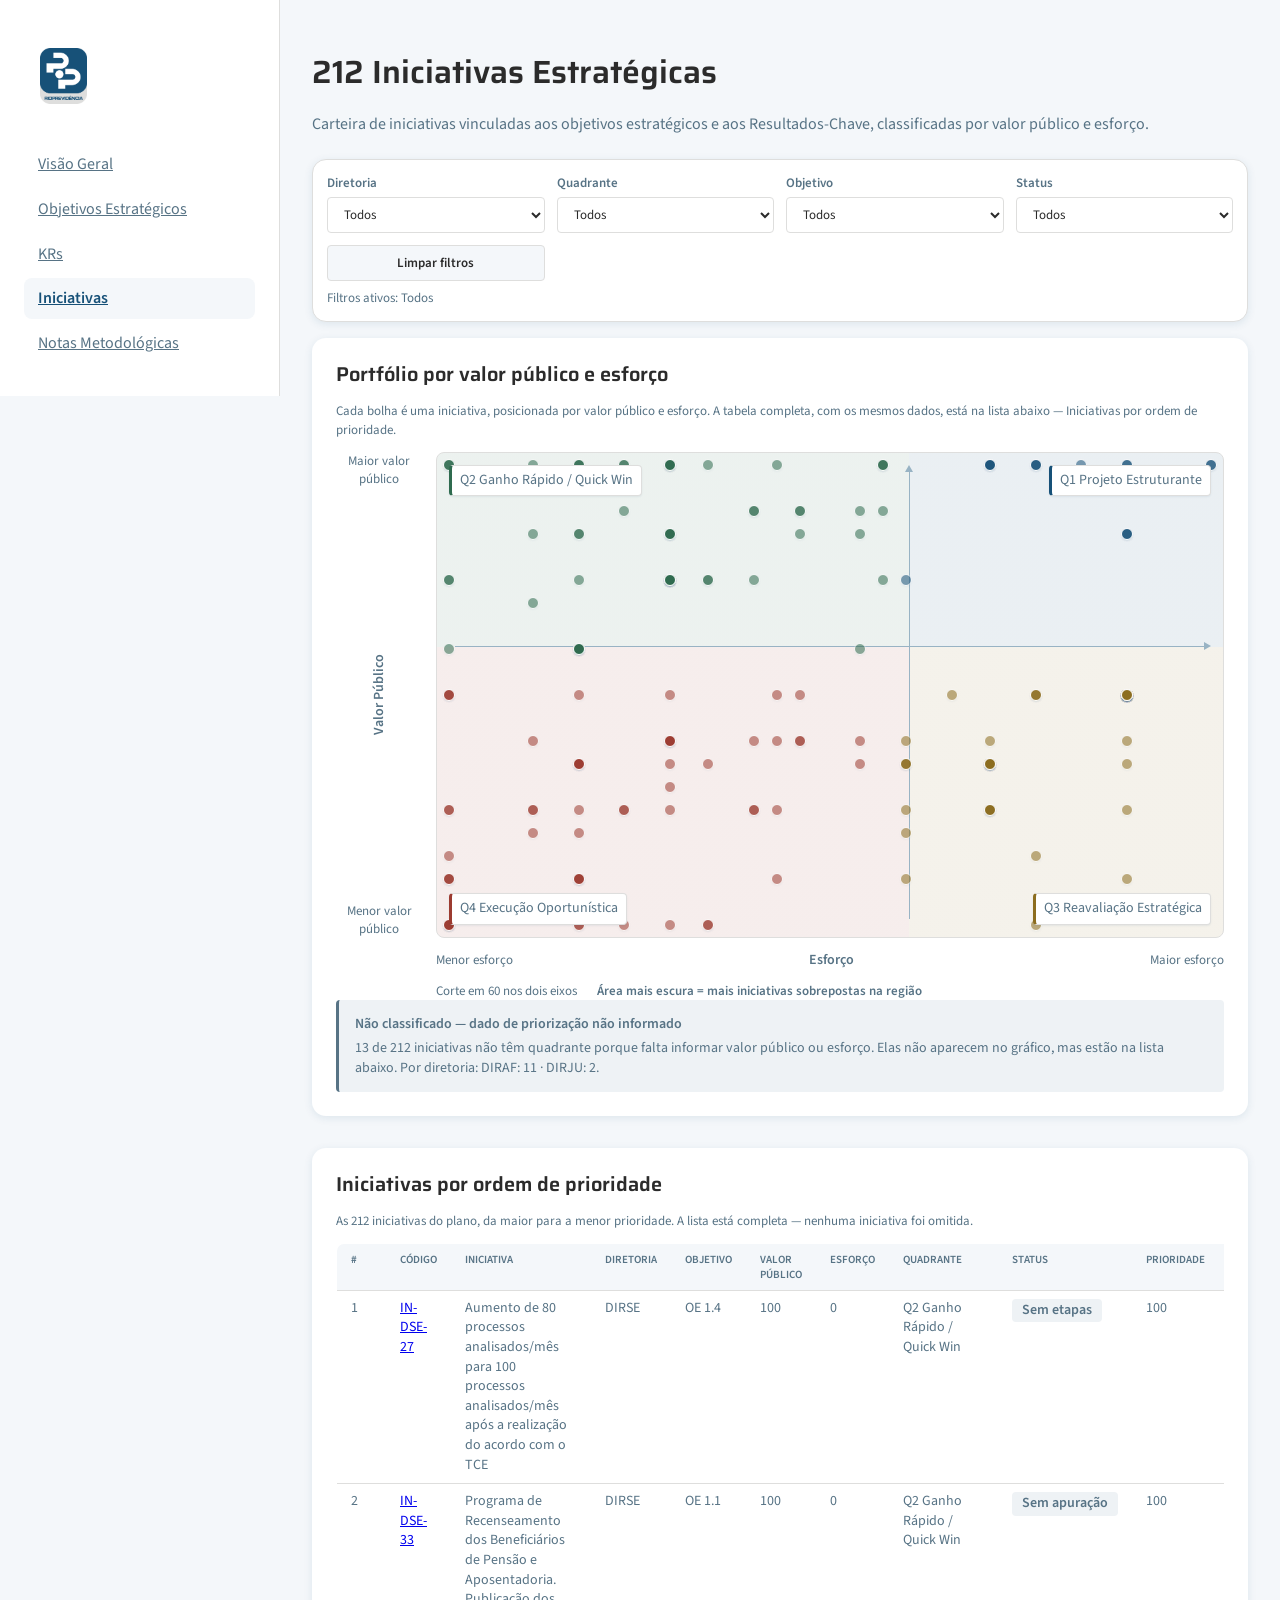
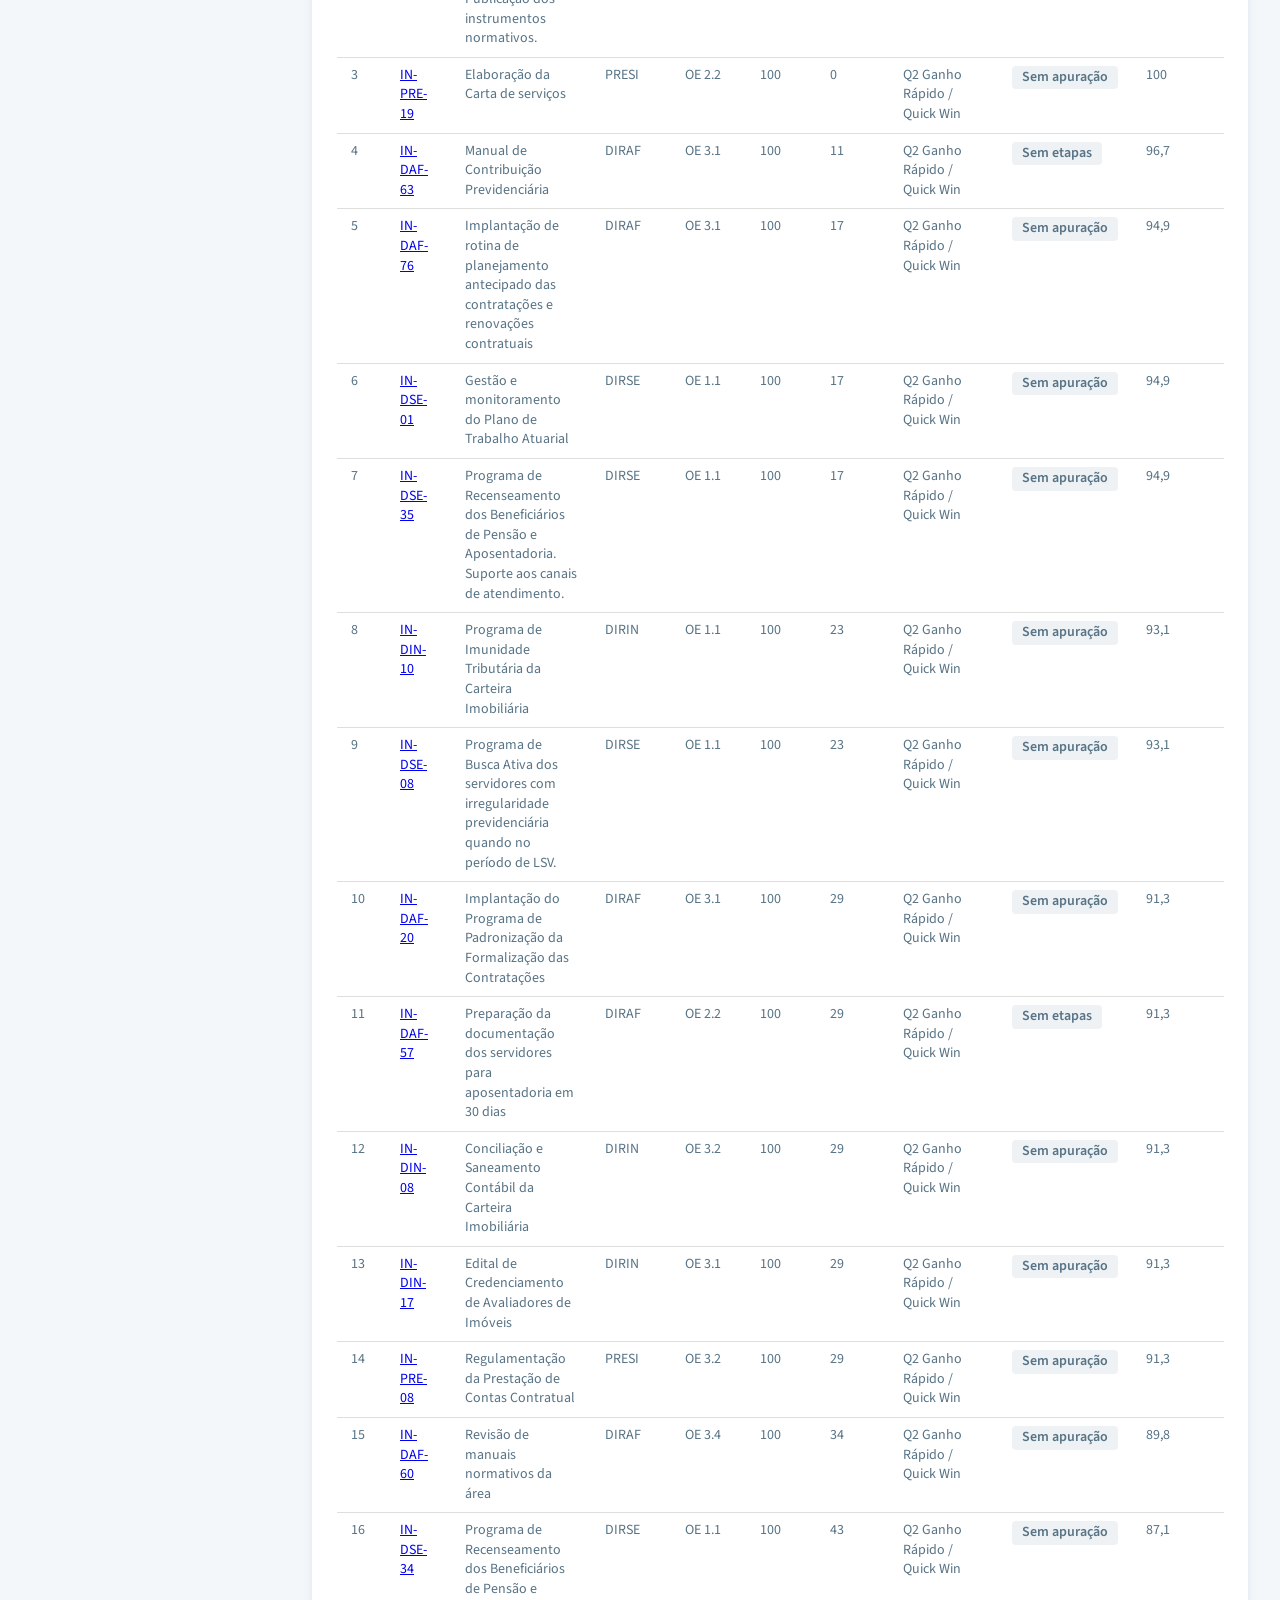
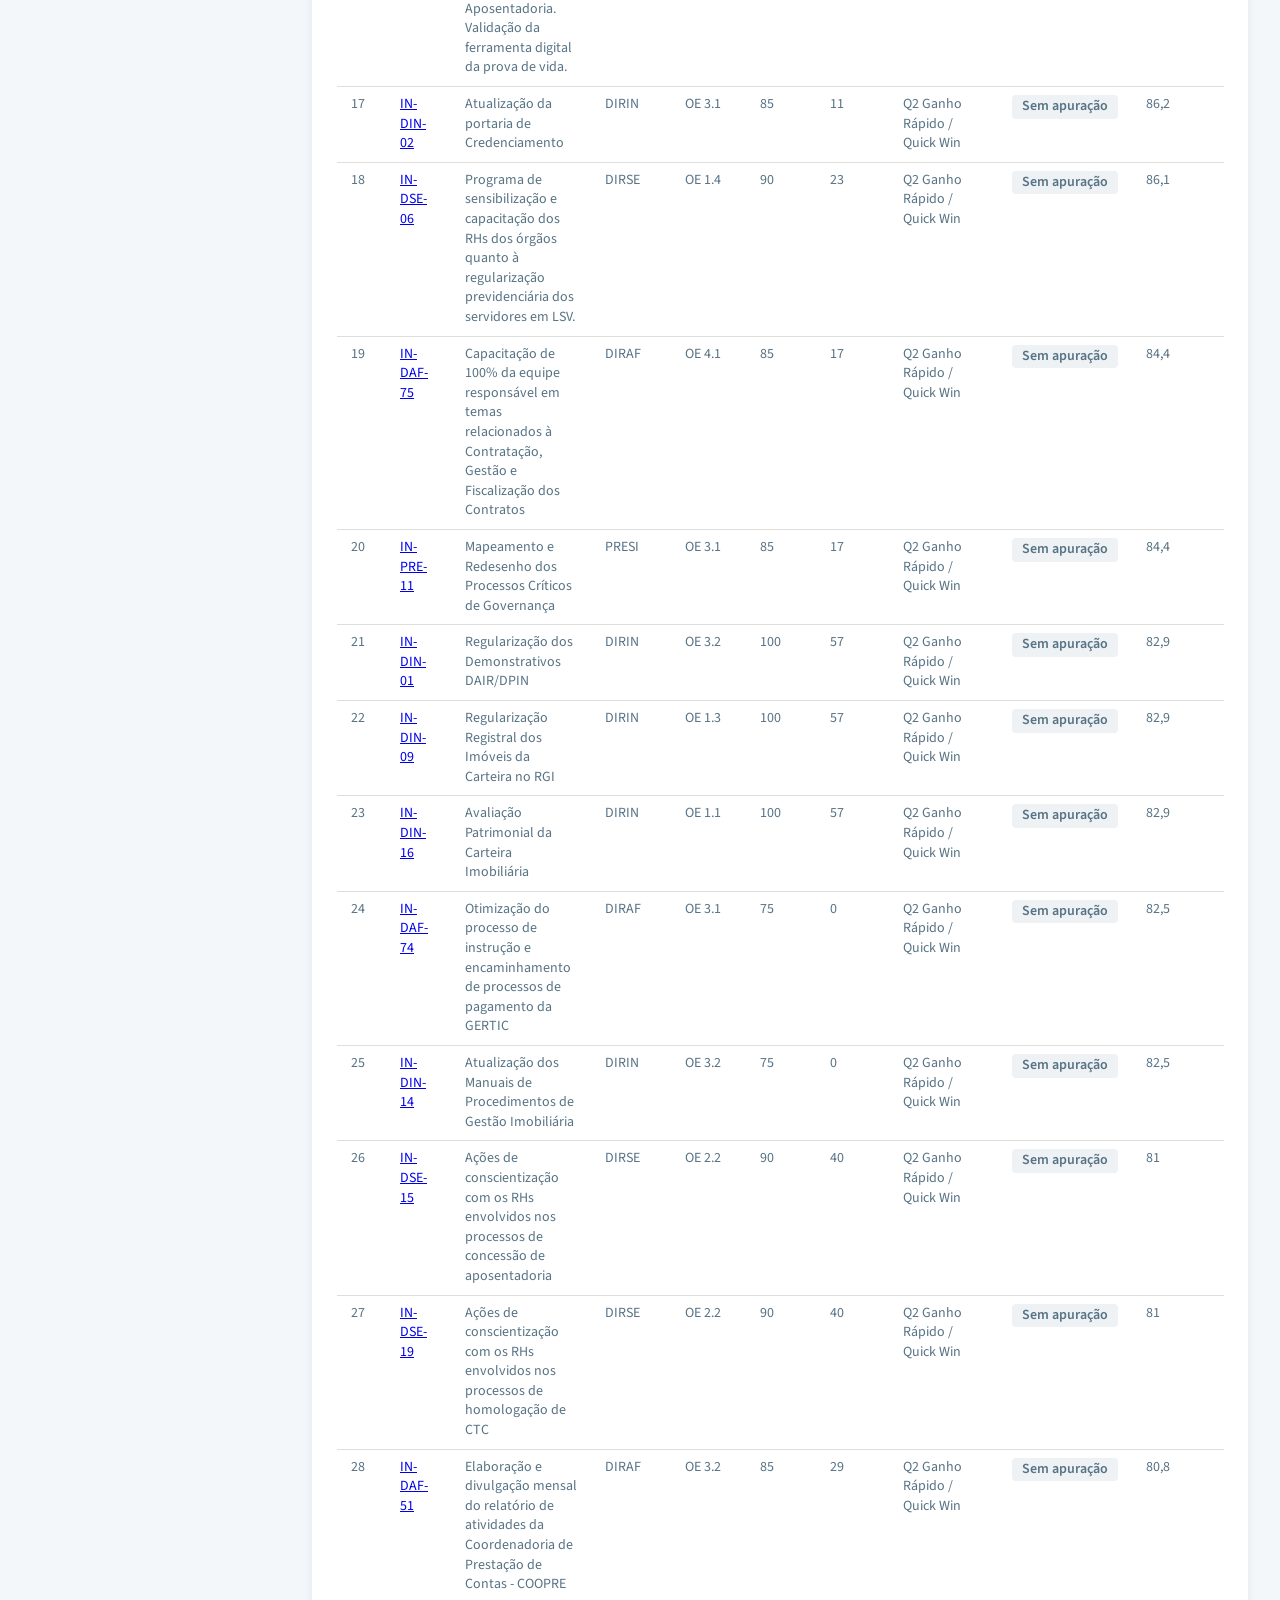
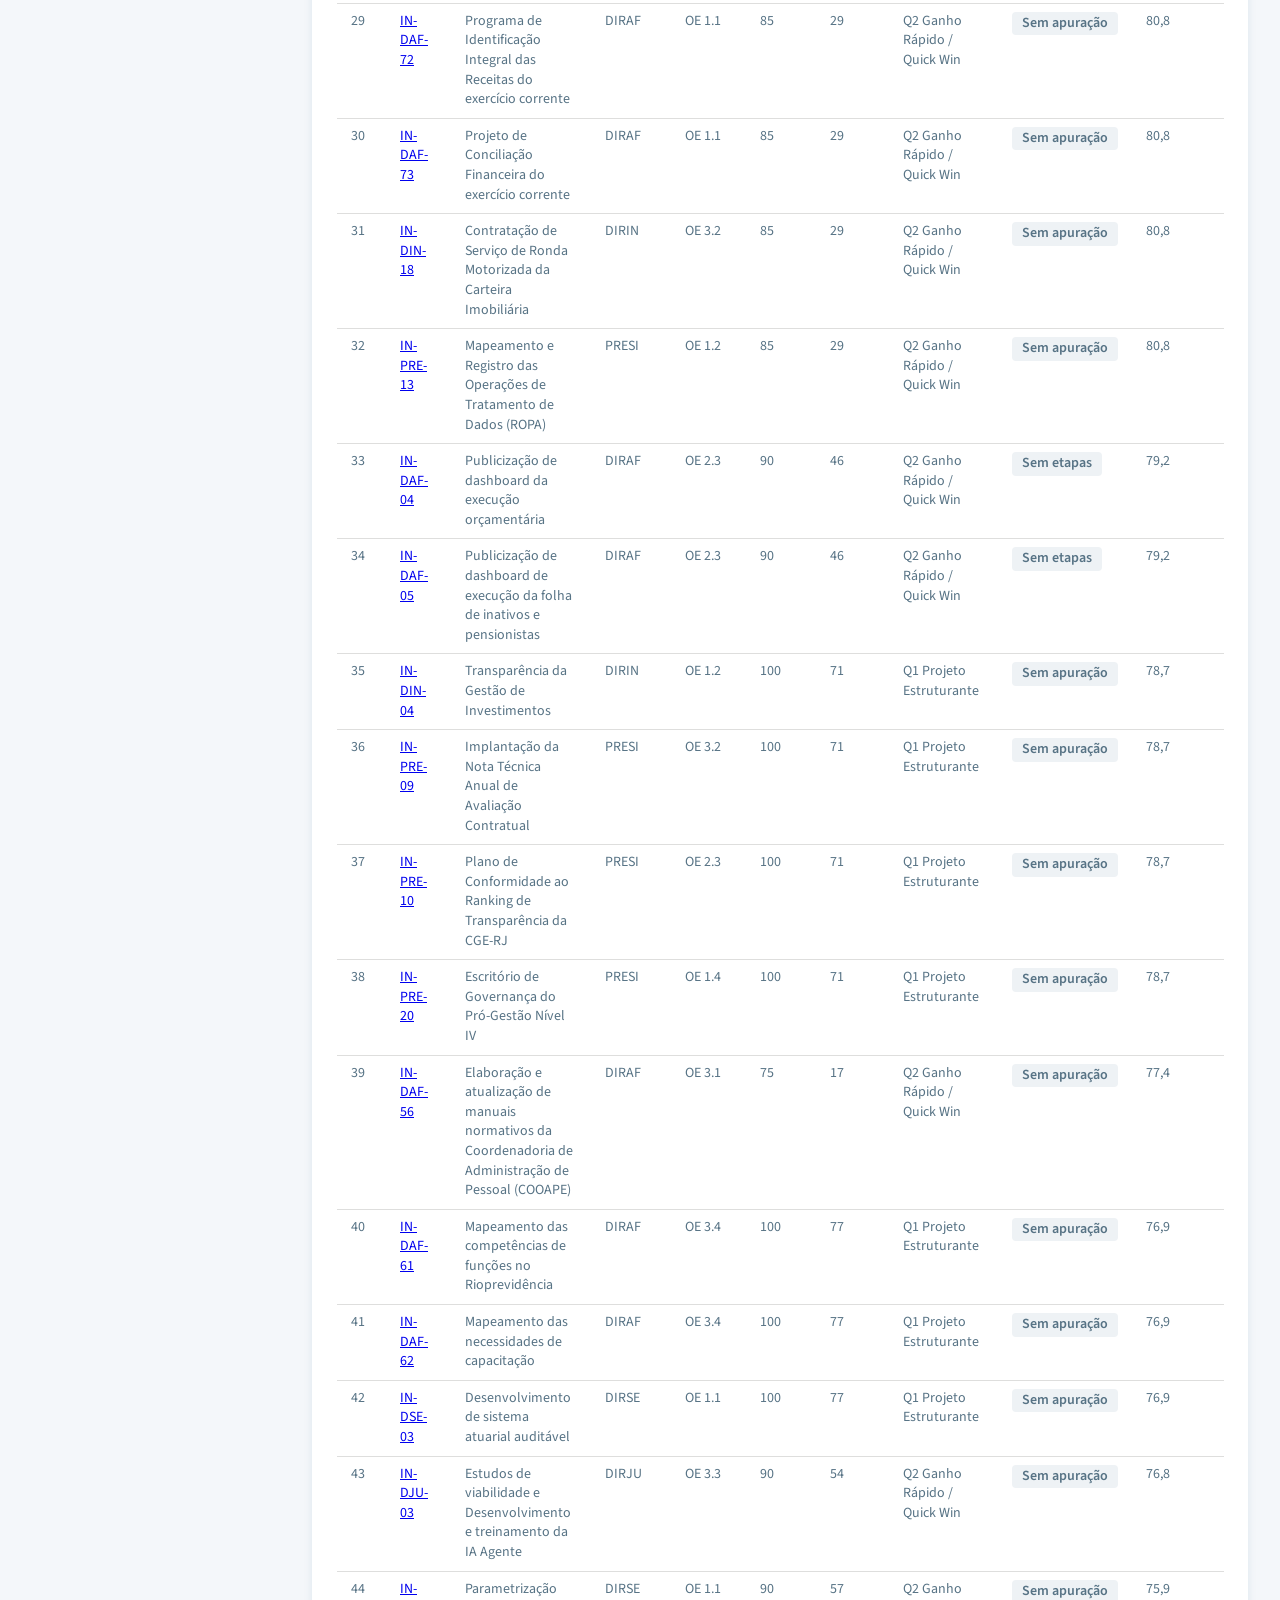
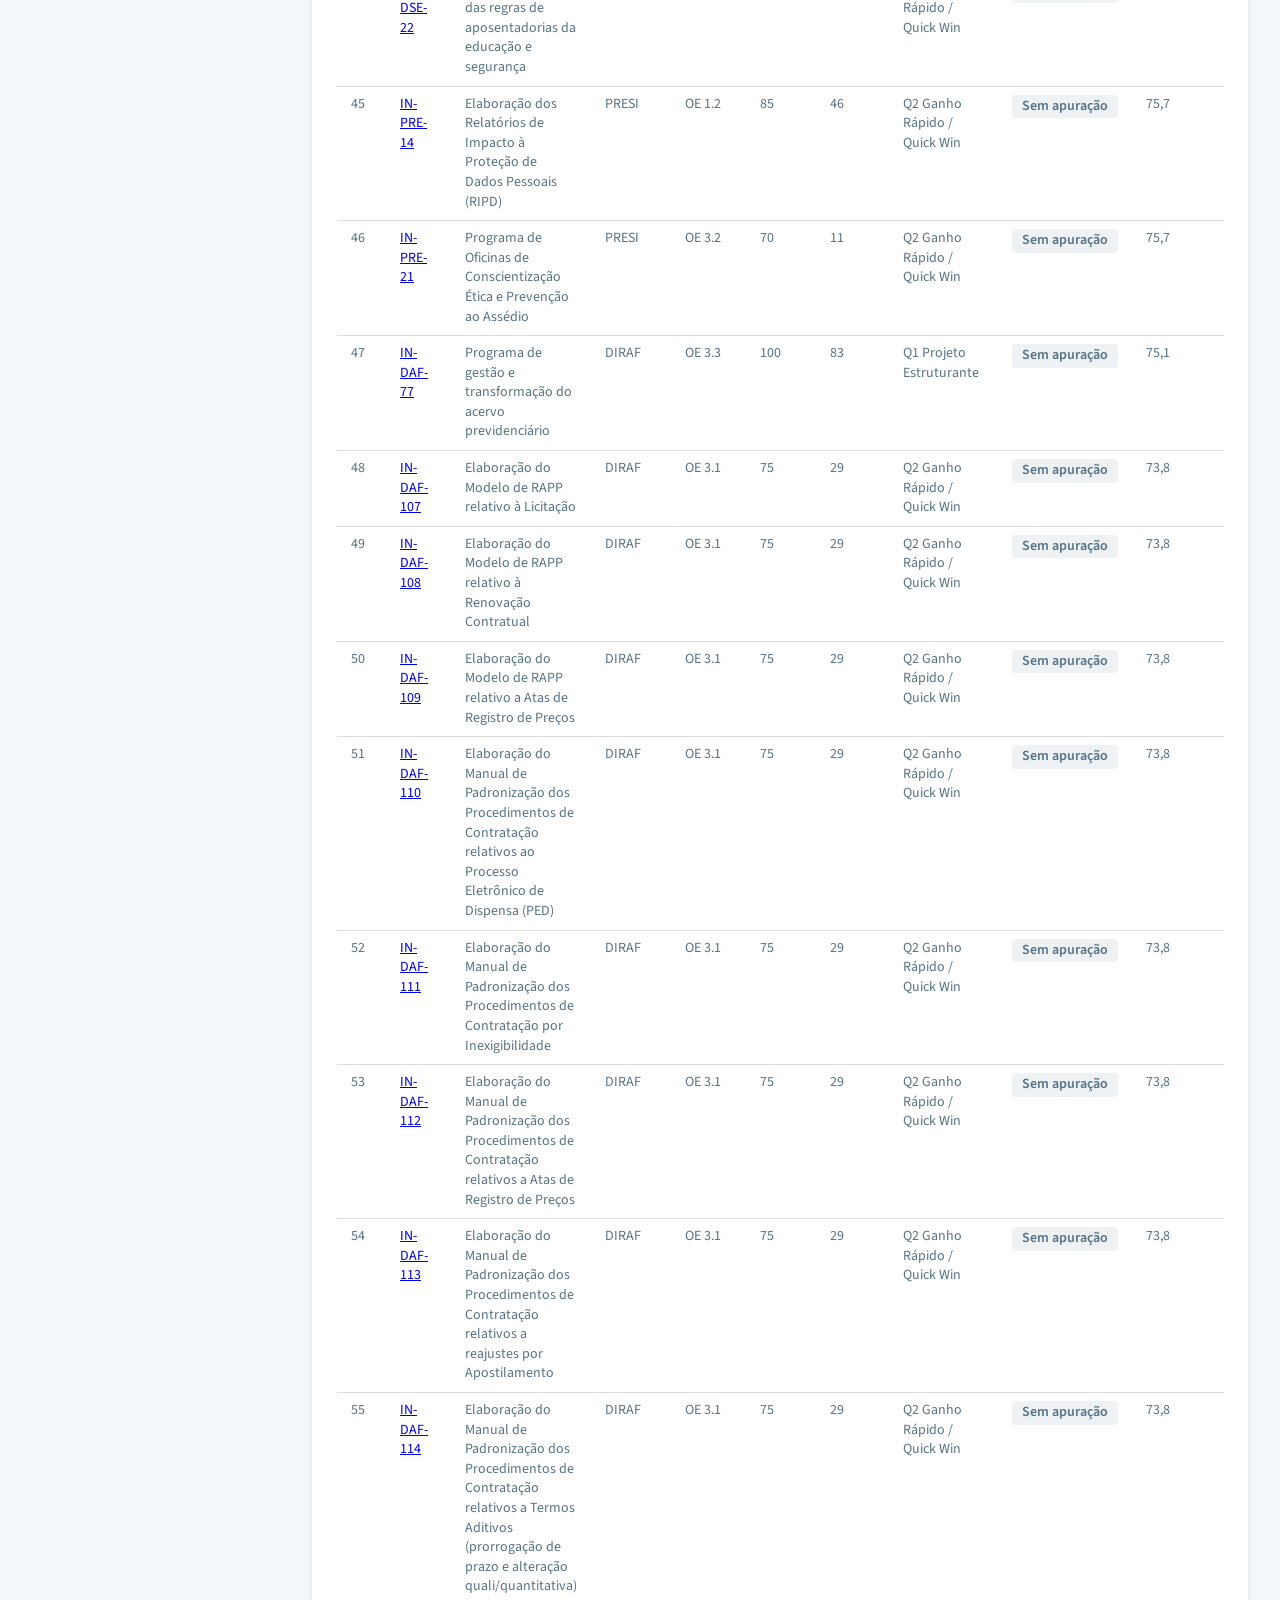
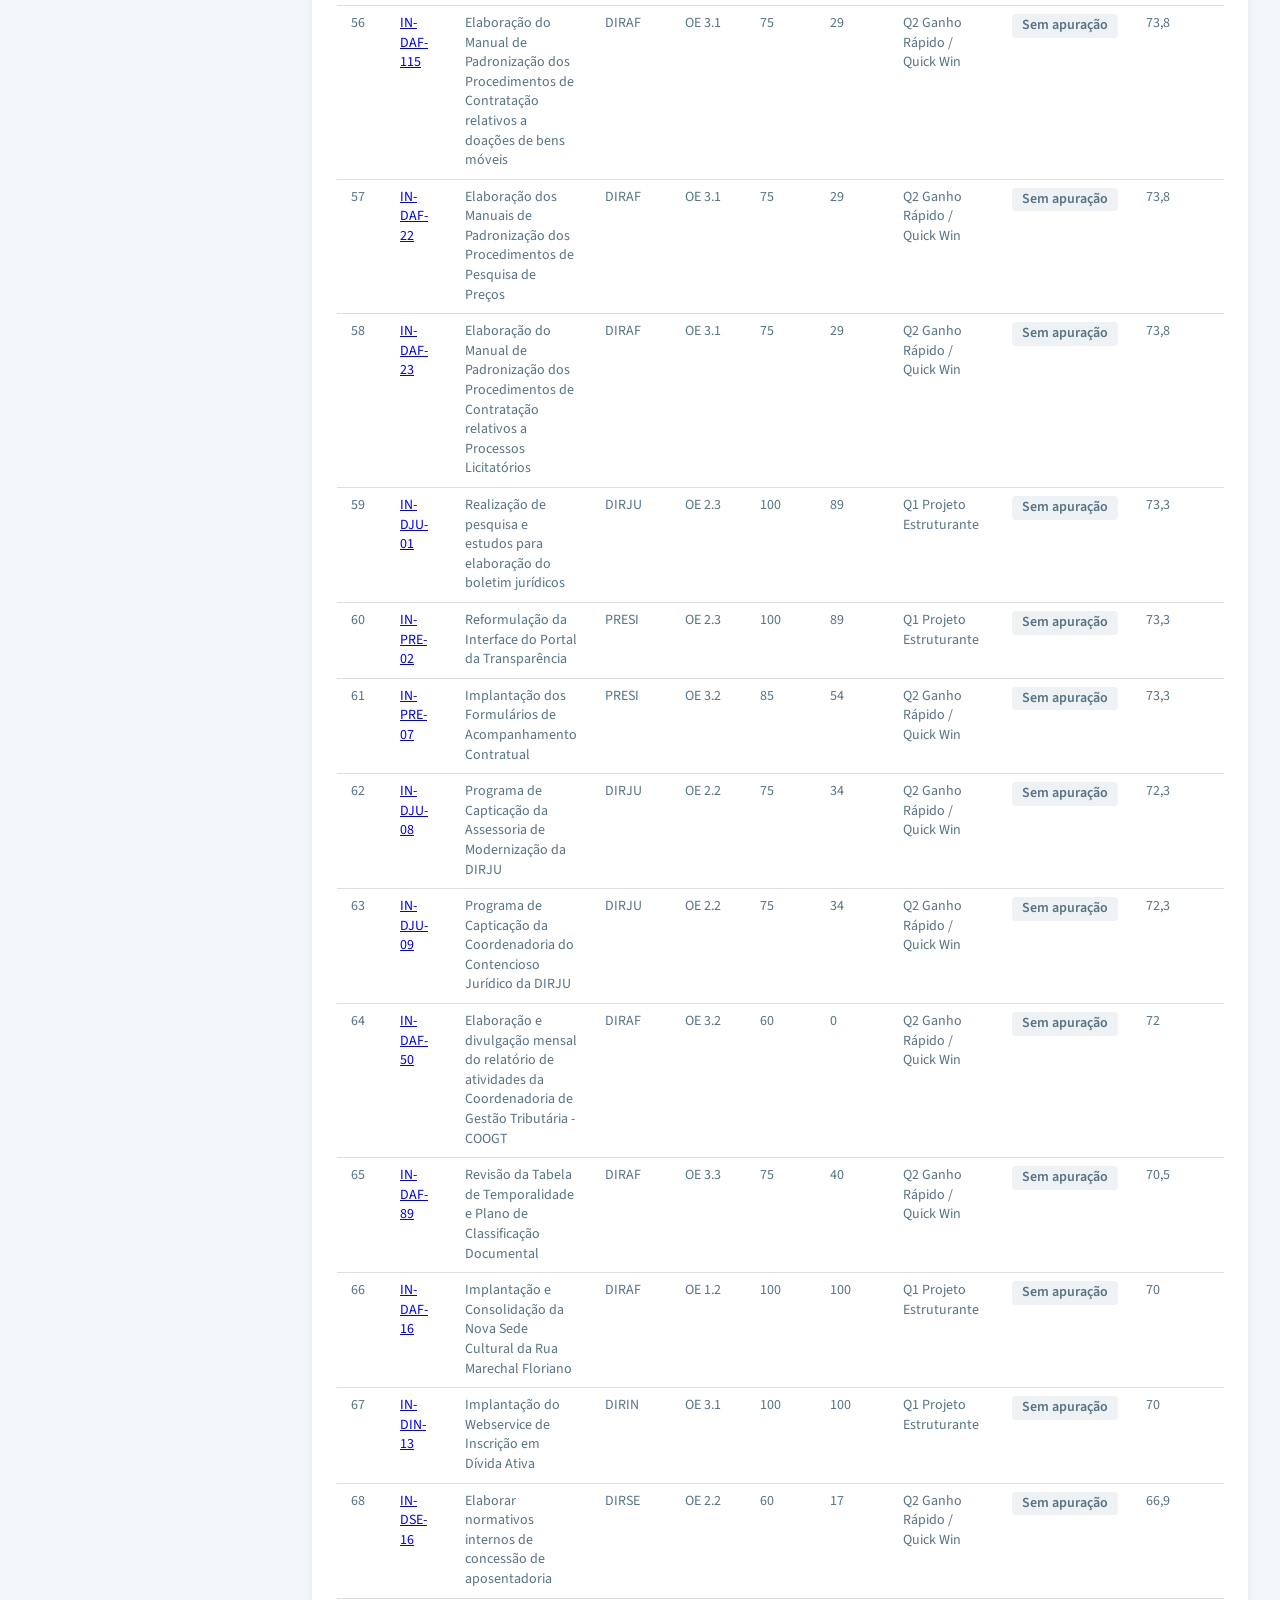
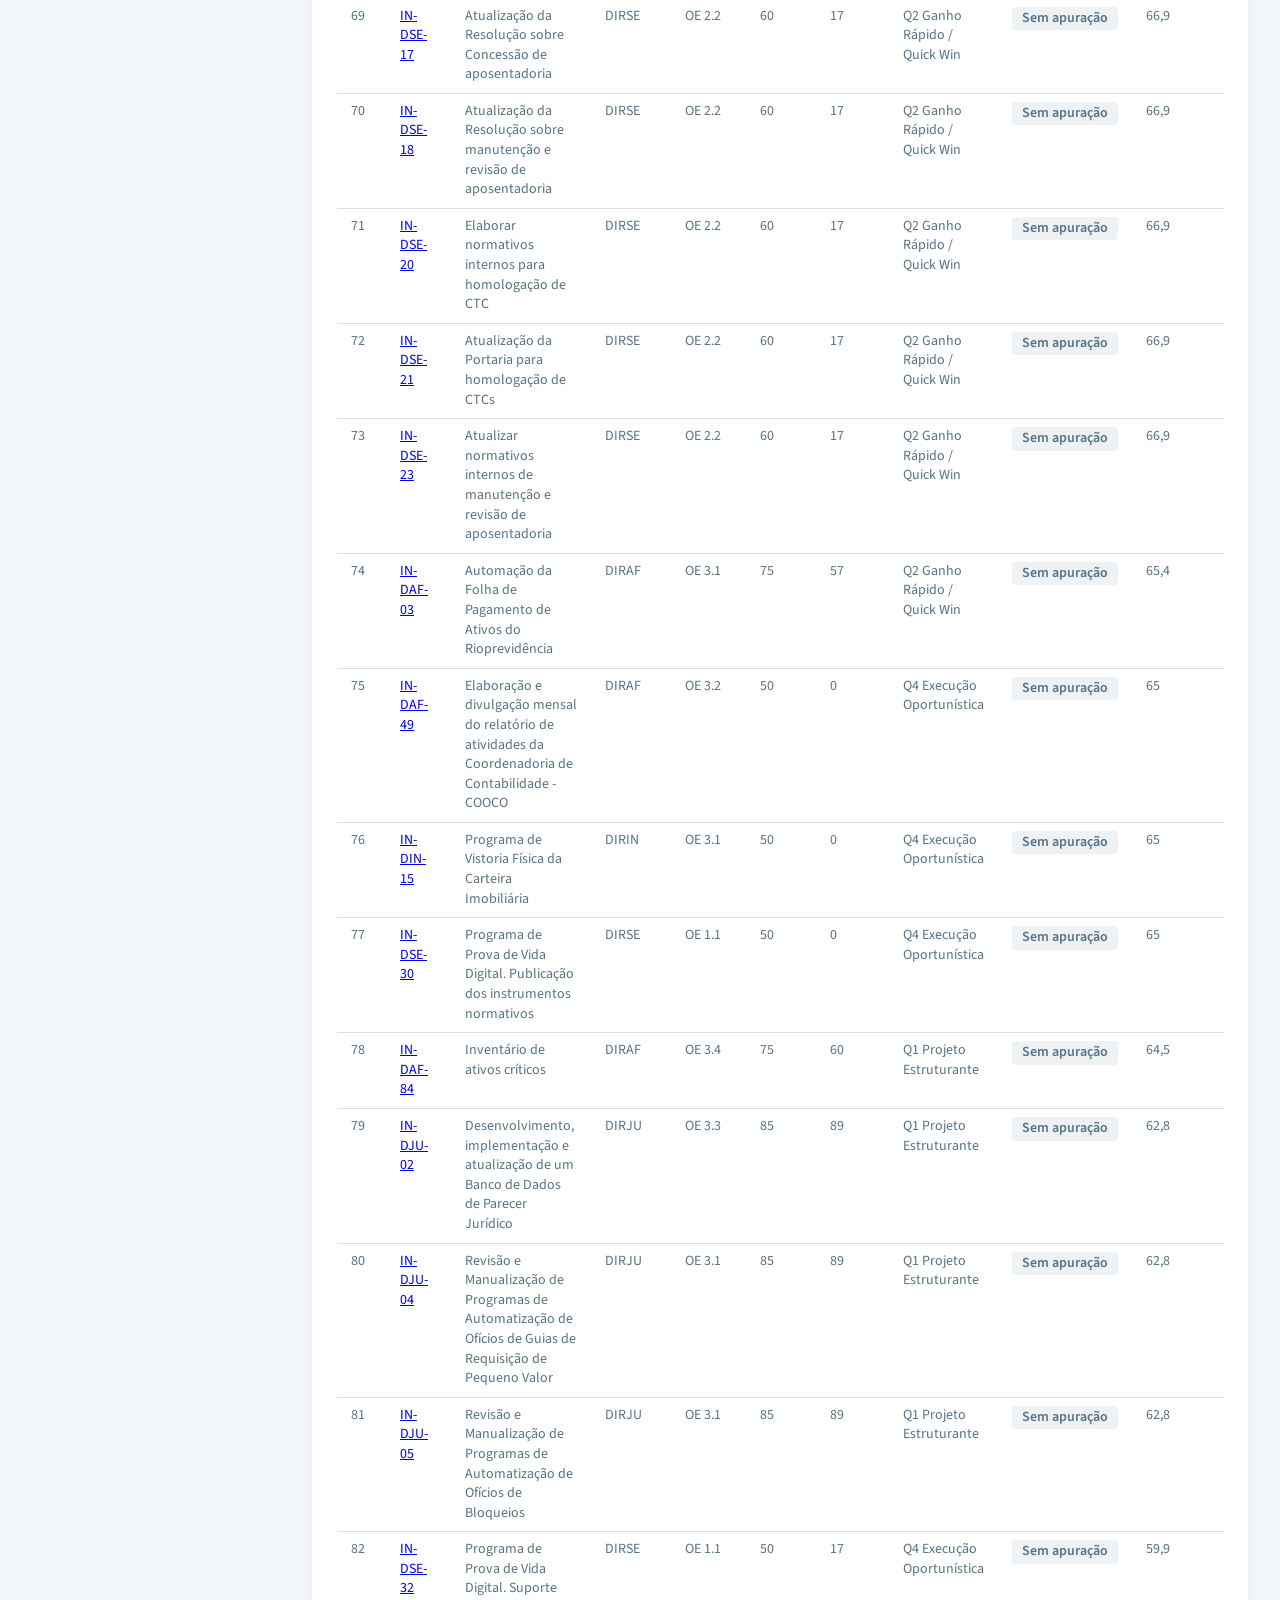
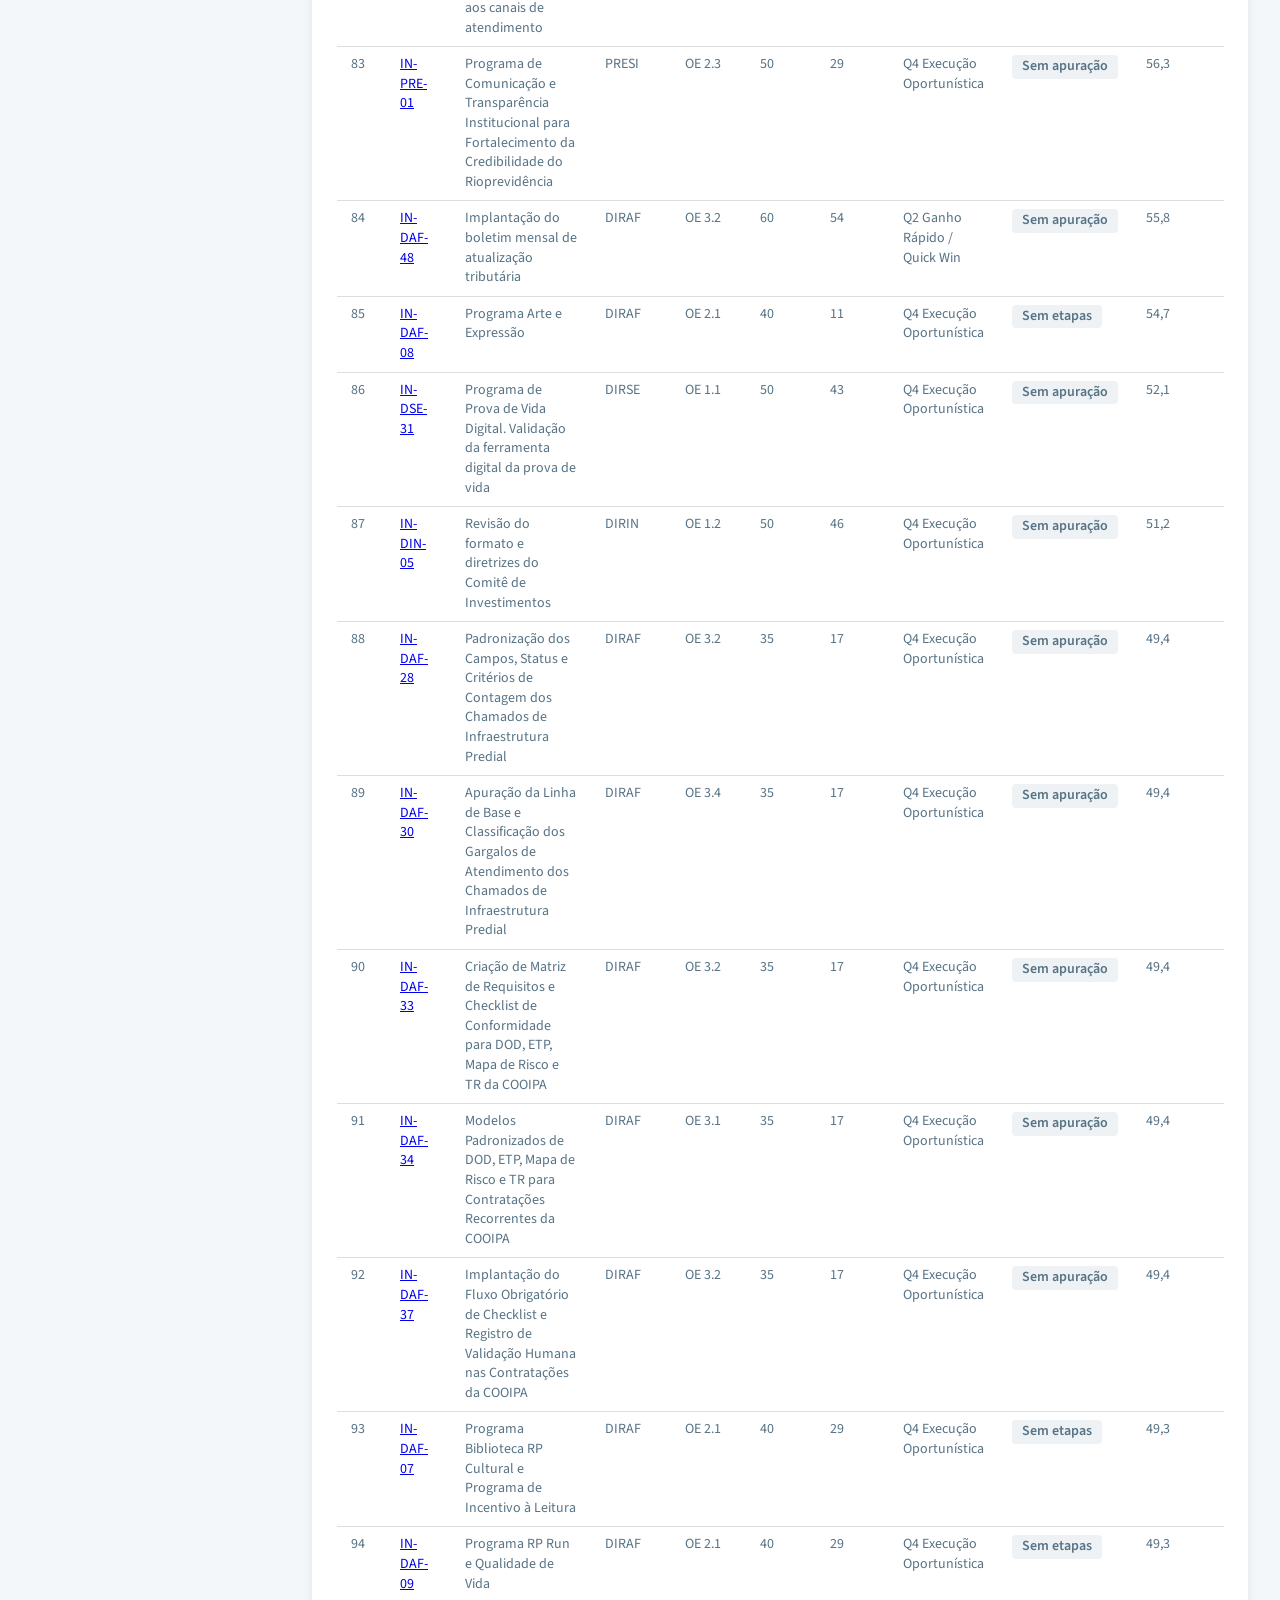
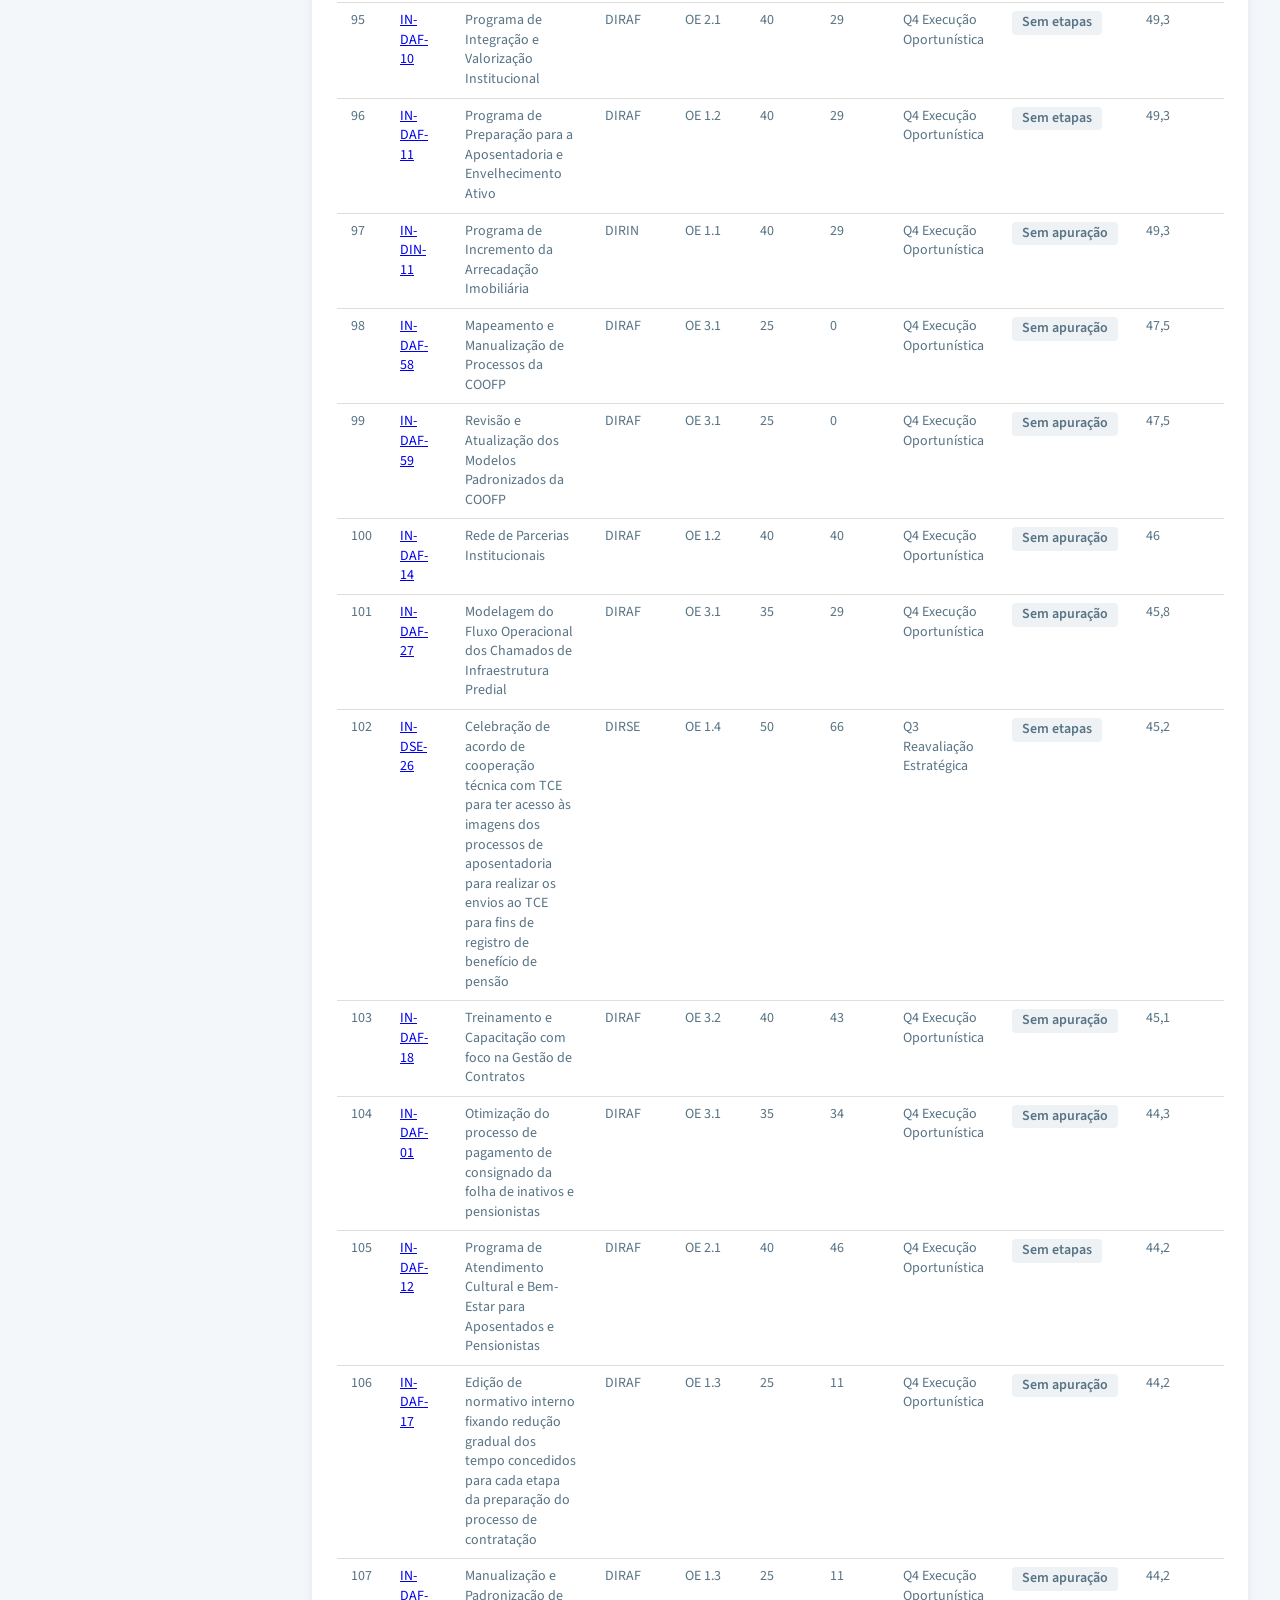
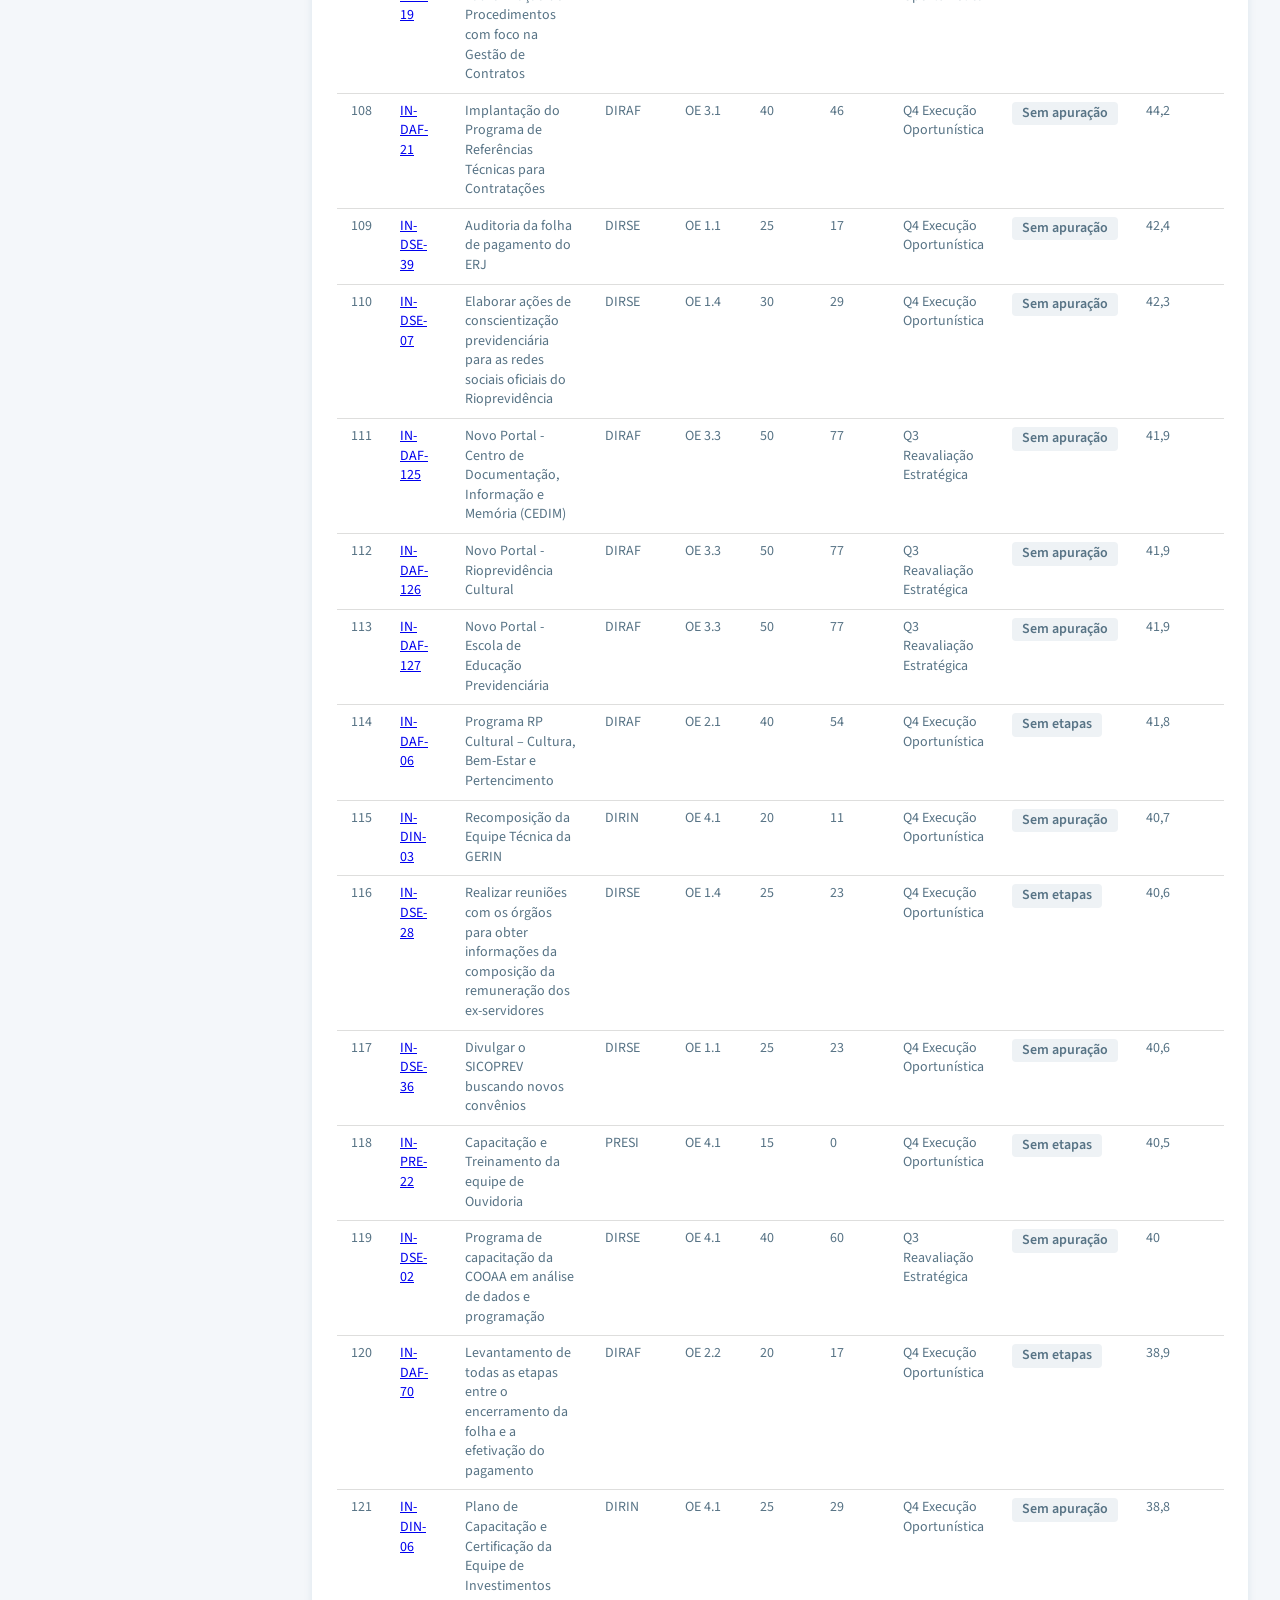
==== commit 6e18df97: "publica ajustes de apresentacao" ====
--- a/iniciativas.html
+++ b/iniciativas.html
@@ -7077,7 +7077,7 @@
         <strong>Rioprevidência</strong>
         <span>Fundo Único de Previdência Social do Estado do Rio de Janeiro</span>
         <span>Dados extraídos do sistema de monitoramento estratégico do Rioprevidência</span>
-        <span>Atualizado em 20/08/2026 - 07:01</span>
+        <span>Atualizado em 20/08/2026 - 08:57</span>
       </div>
     </footer>
 
--- a/assets/css/main.css
+++ b/assets/css/main.css
@@ -117,11 +117,17 @@
 
   flex-direction: column;
 
-  gap: 6px;
+  gap: var(--esp-1);
 }
 
 .menu-item {
-  padding: 12px 14px;
+  padding: var(--esp-2) 14px;
+
+  /* Sem isto, a linha do texto usa a altura padrao do navegador (~22px):
+     22 + 2*var(--esp-2) (16px) = 38px, abaixo do minimo de 40px por item
+     (Etapa 16, Tarefa 1). Com --altura-linha-corpo, ~41px — sem alterar
+     o padding pedido nem inventar valor fora de tokens.css. */
+  line-height: var(--altura-linha-corpo);
 
   border-radius: var(--radius-md);
 
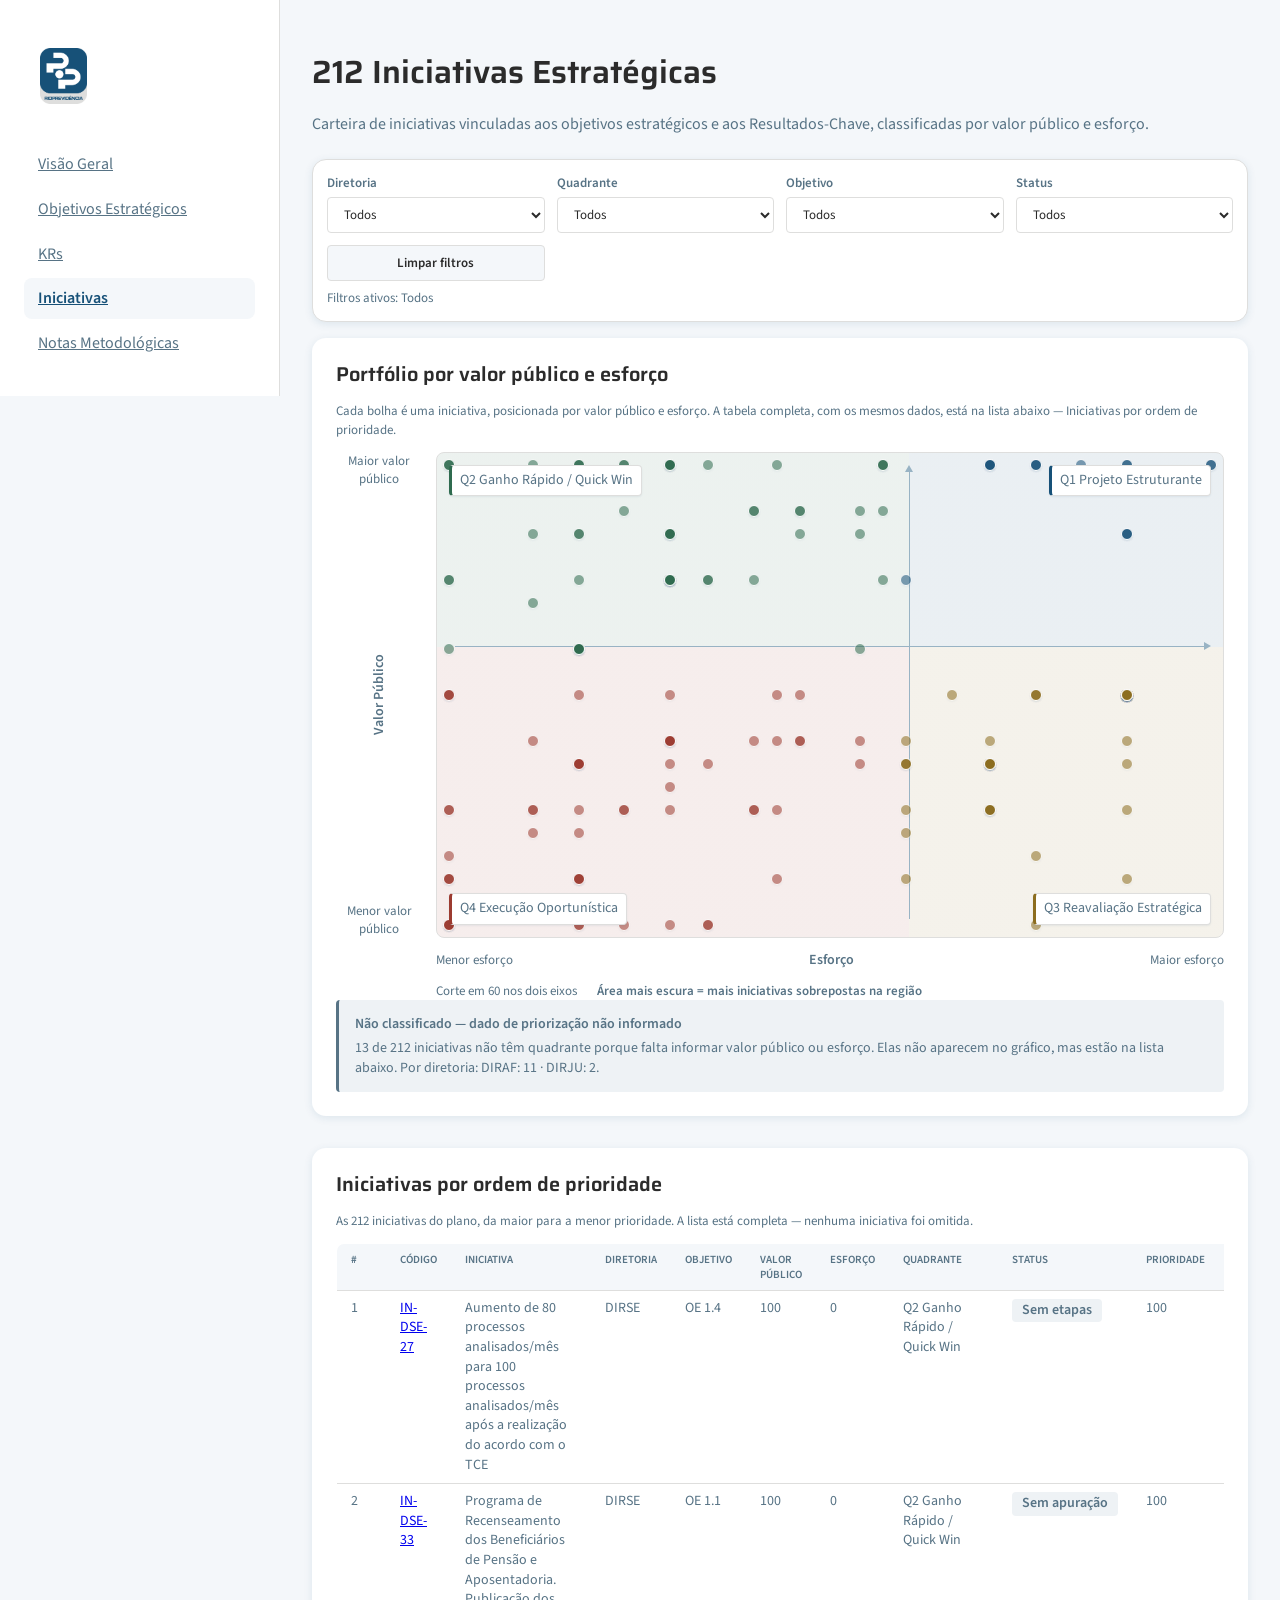
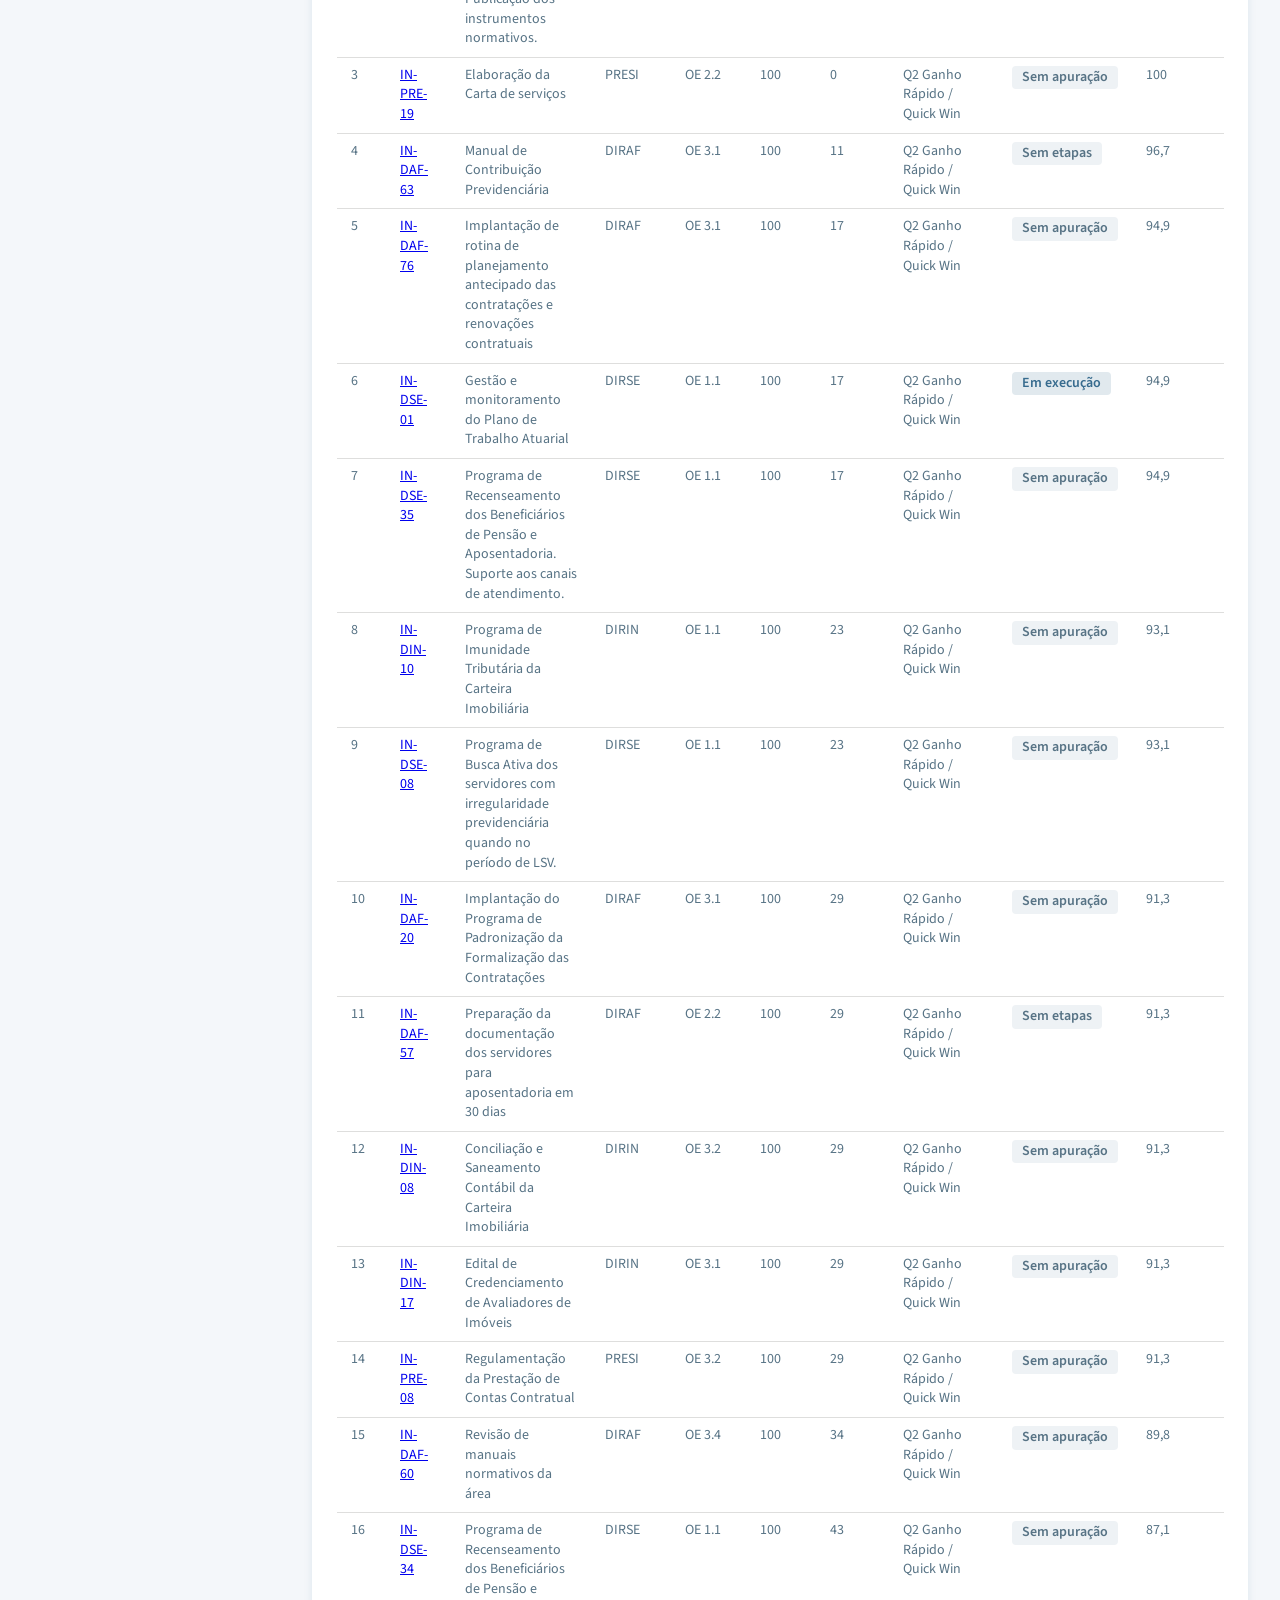
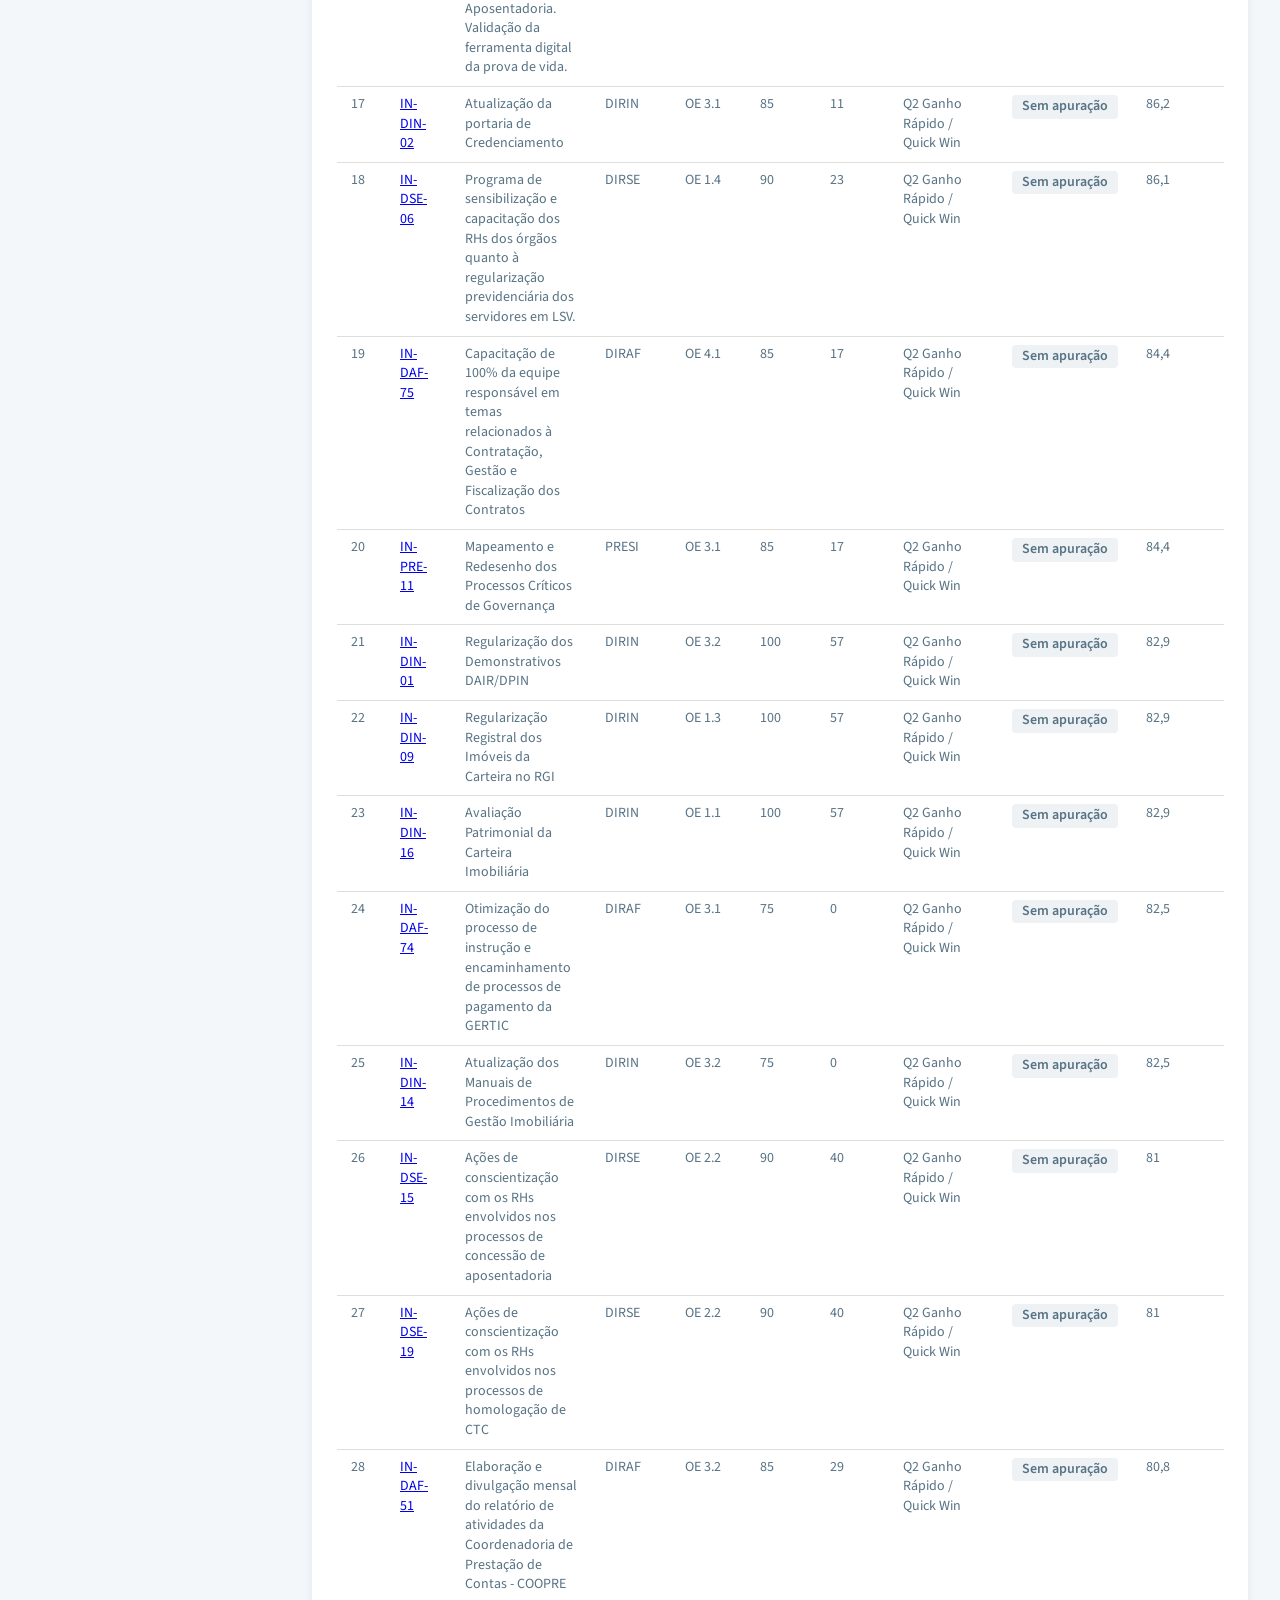
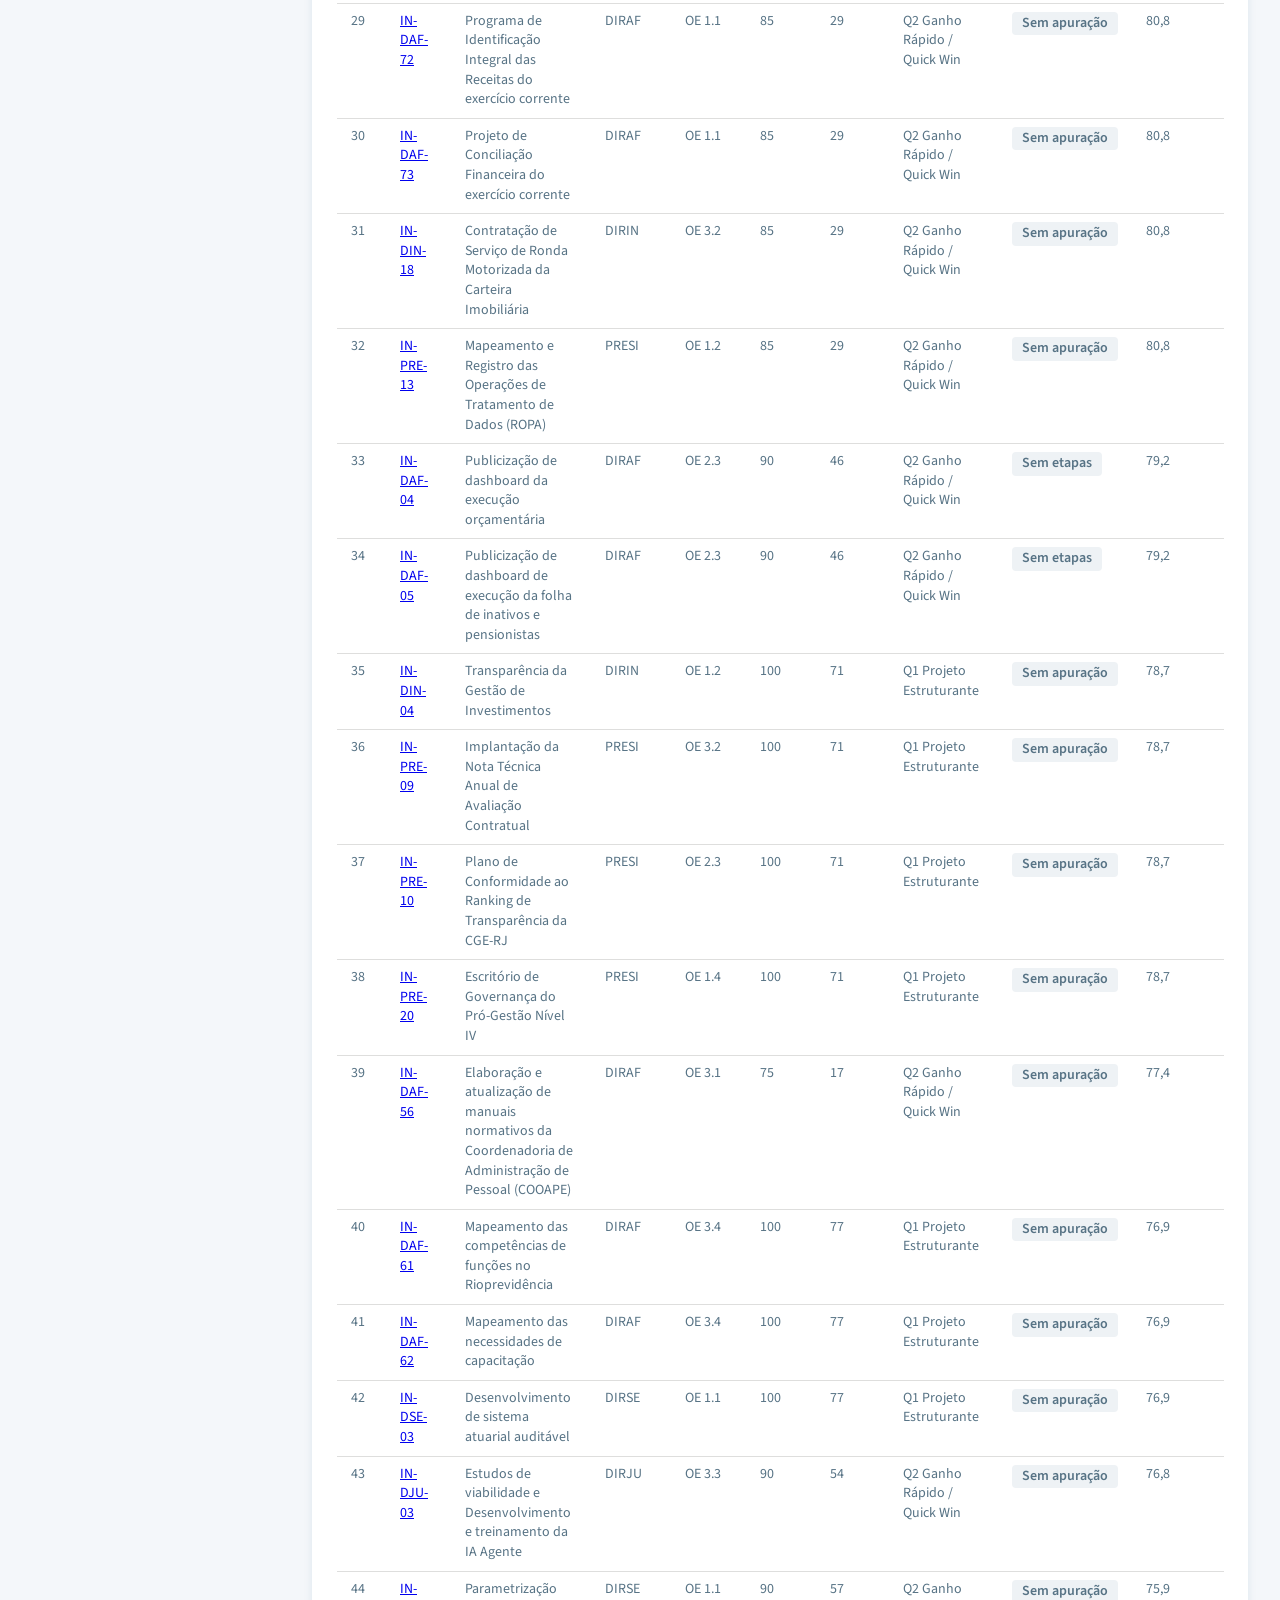
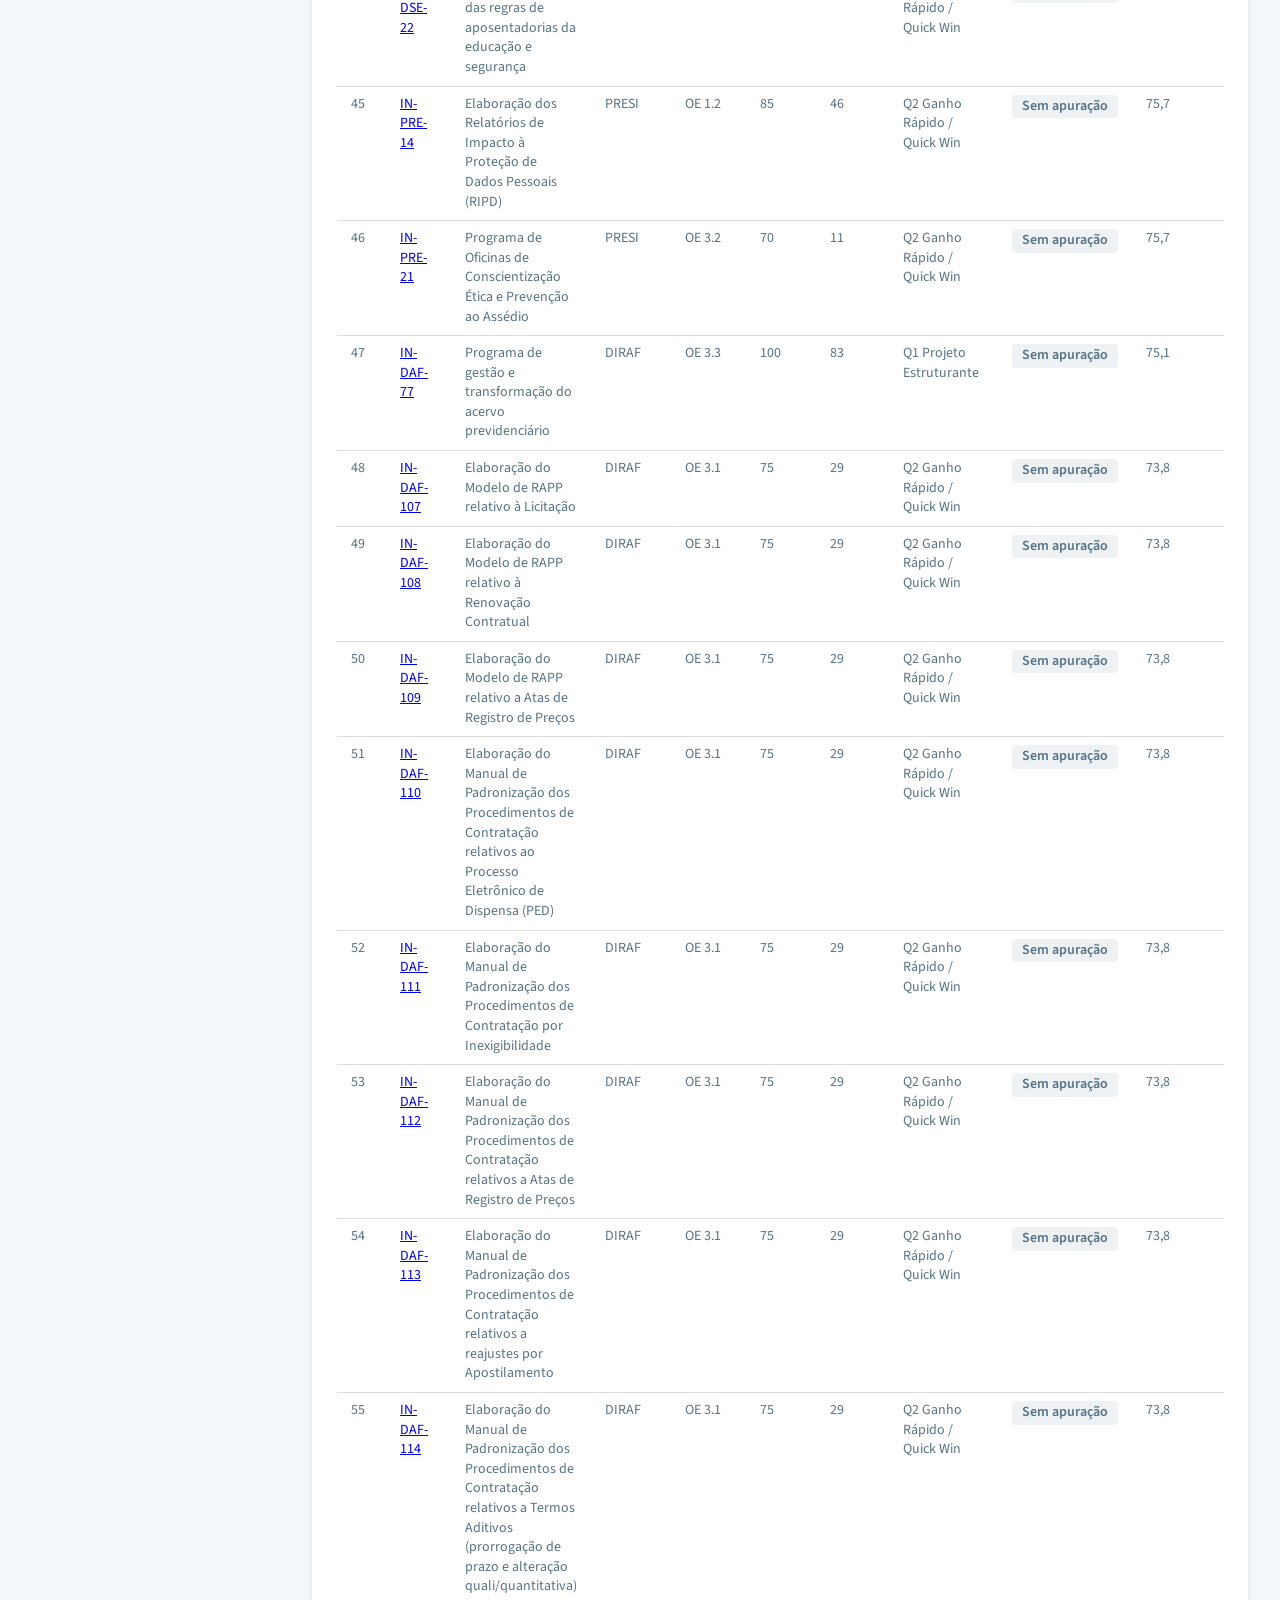
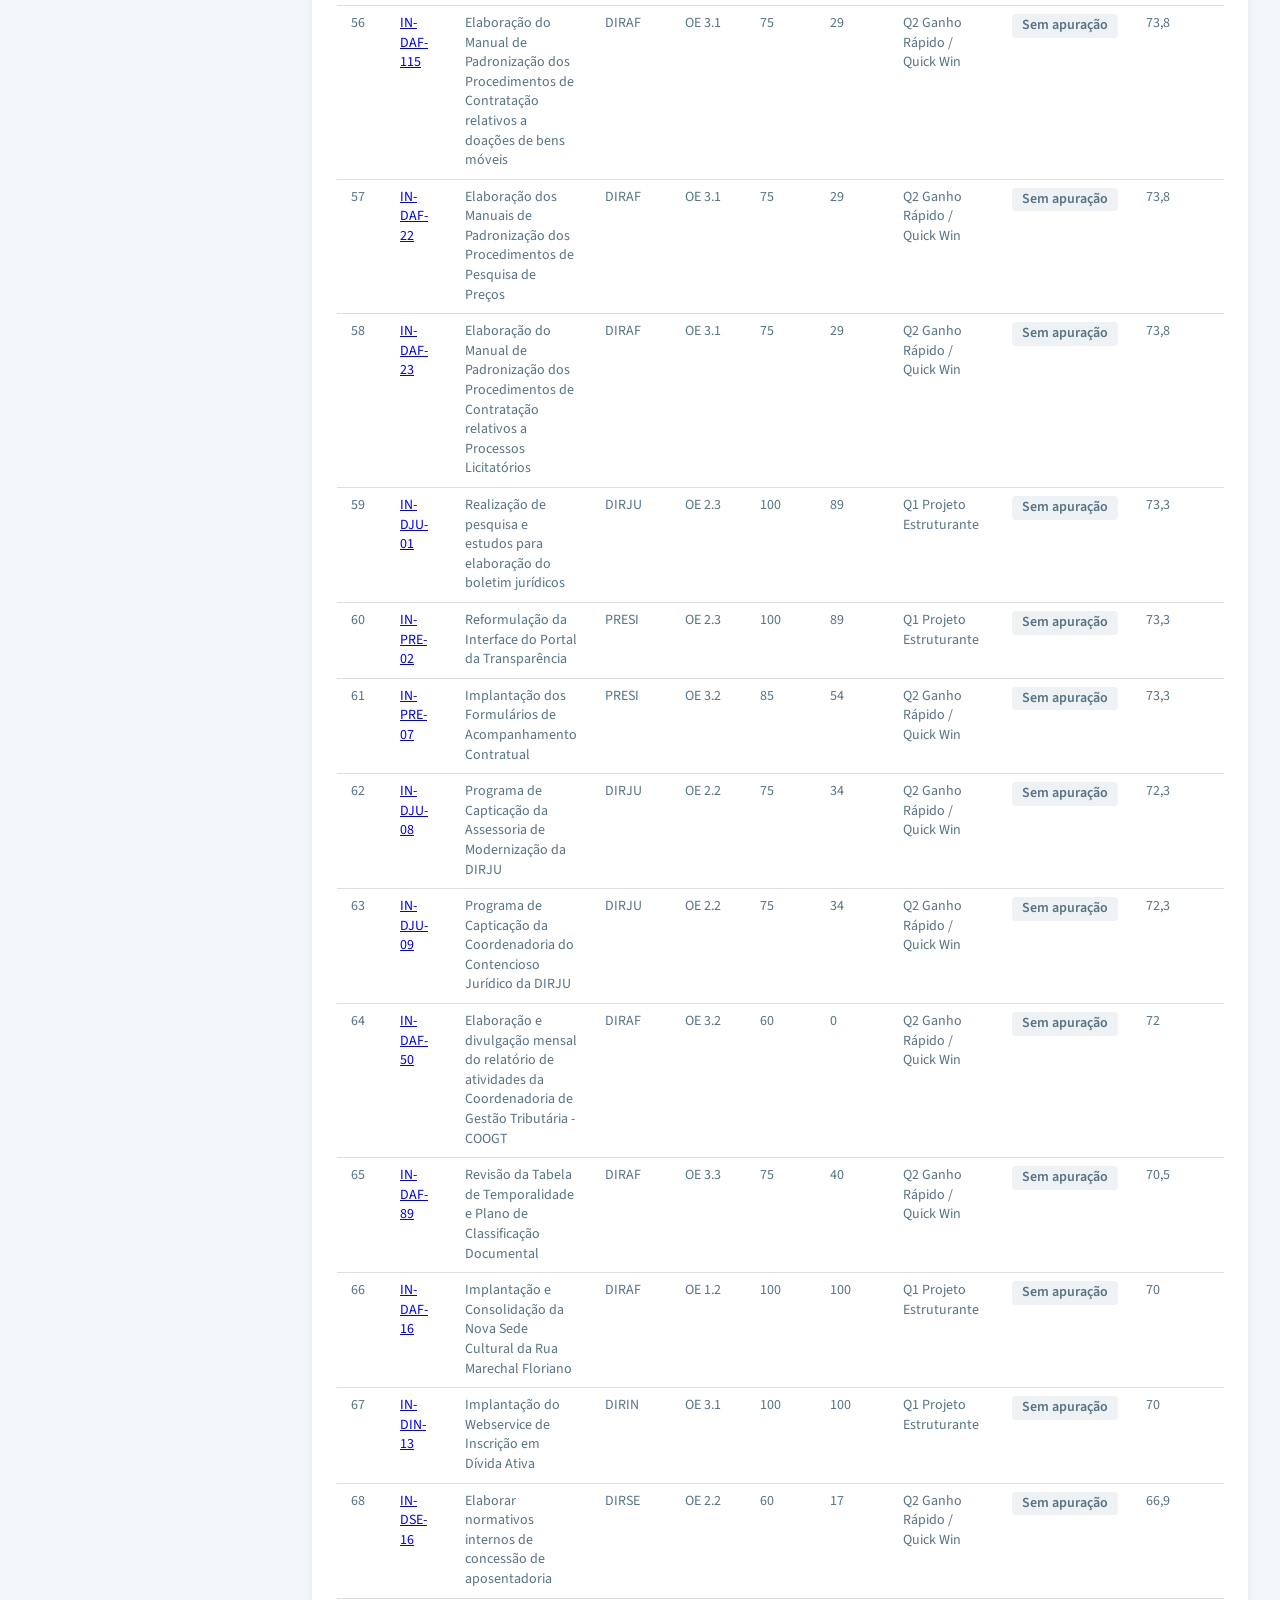
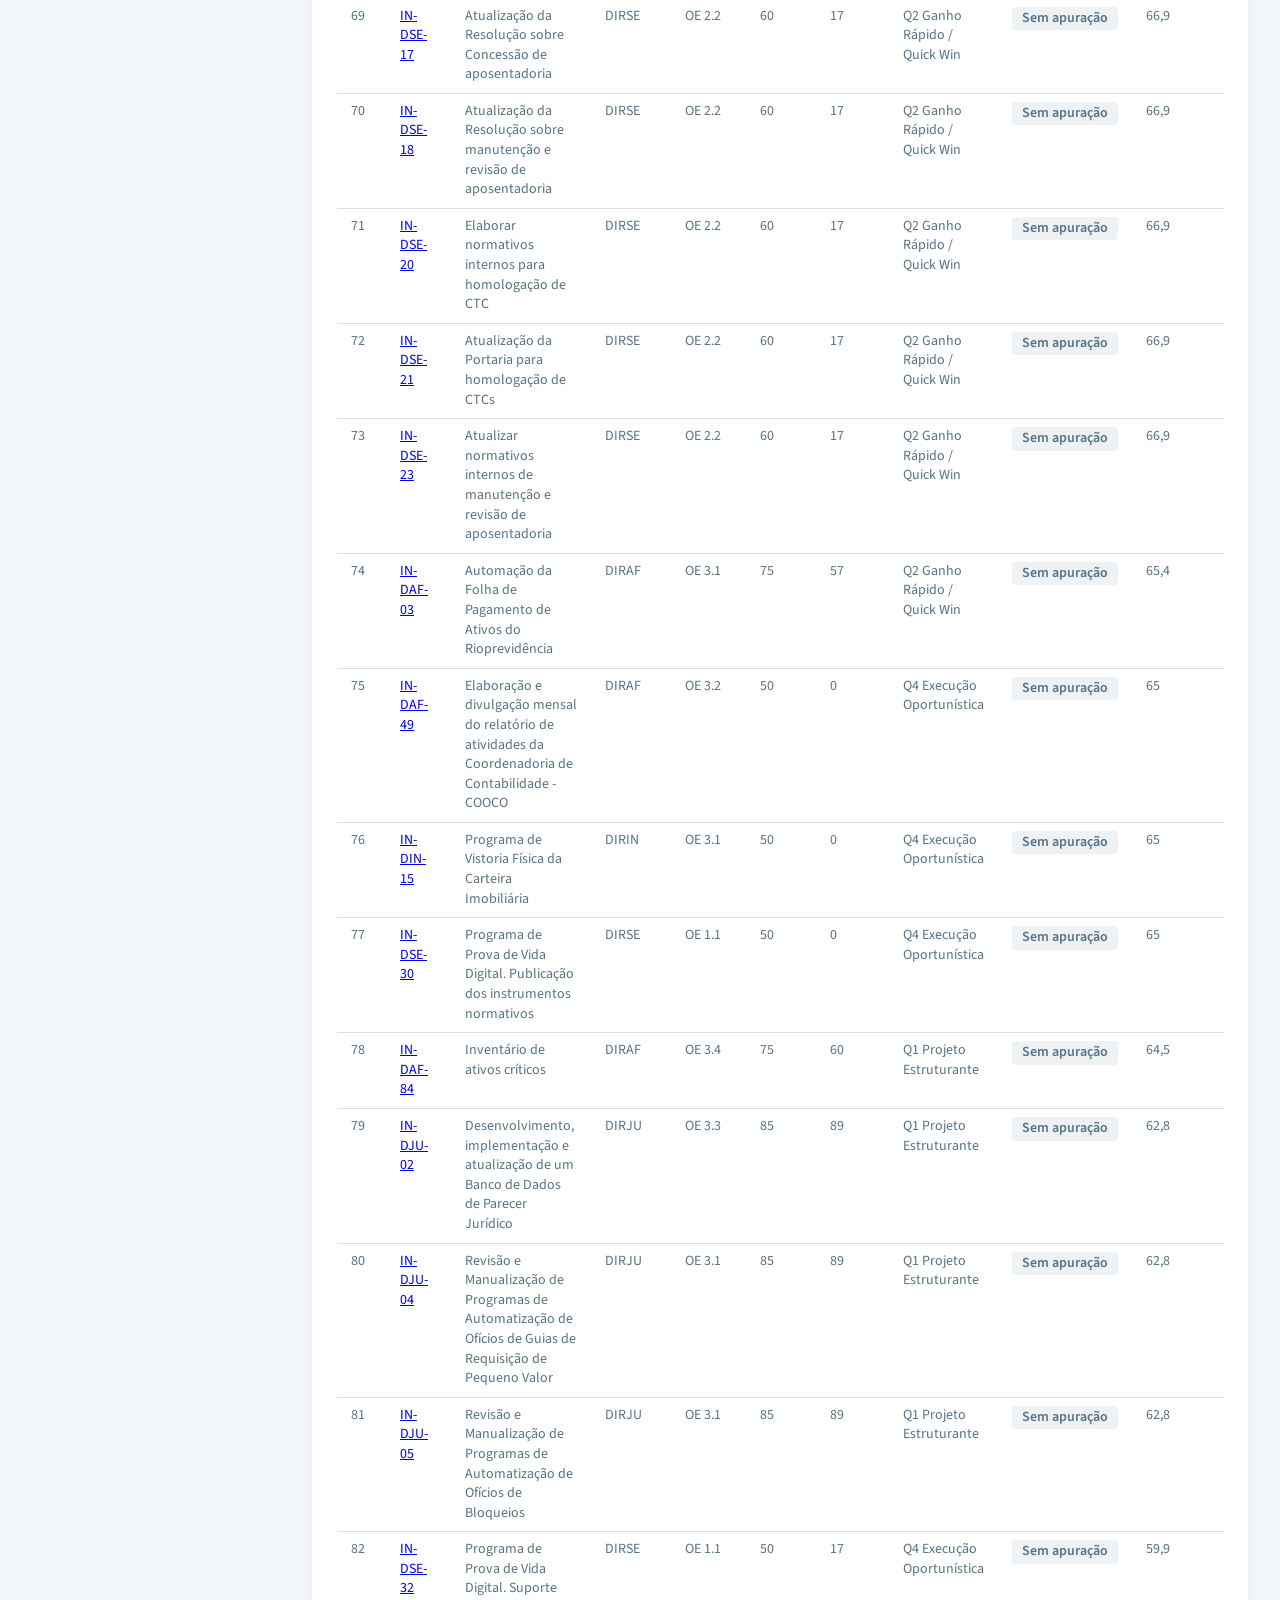
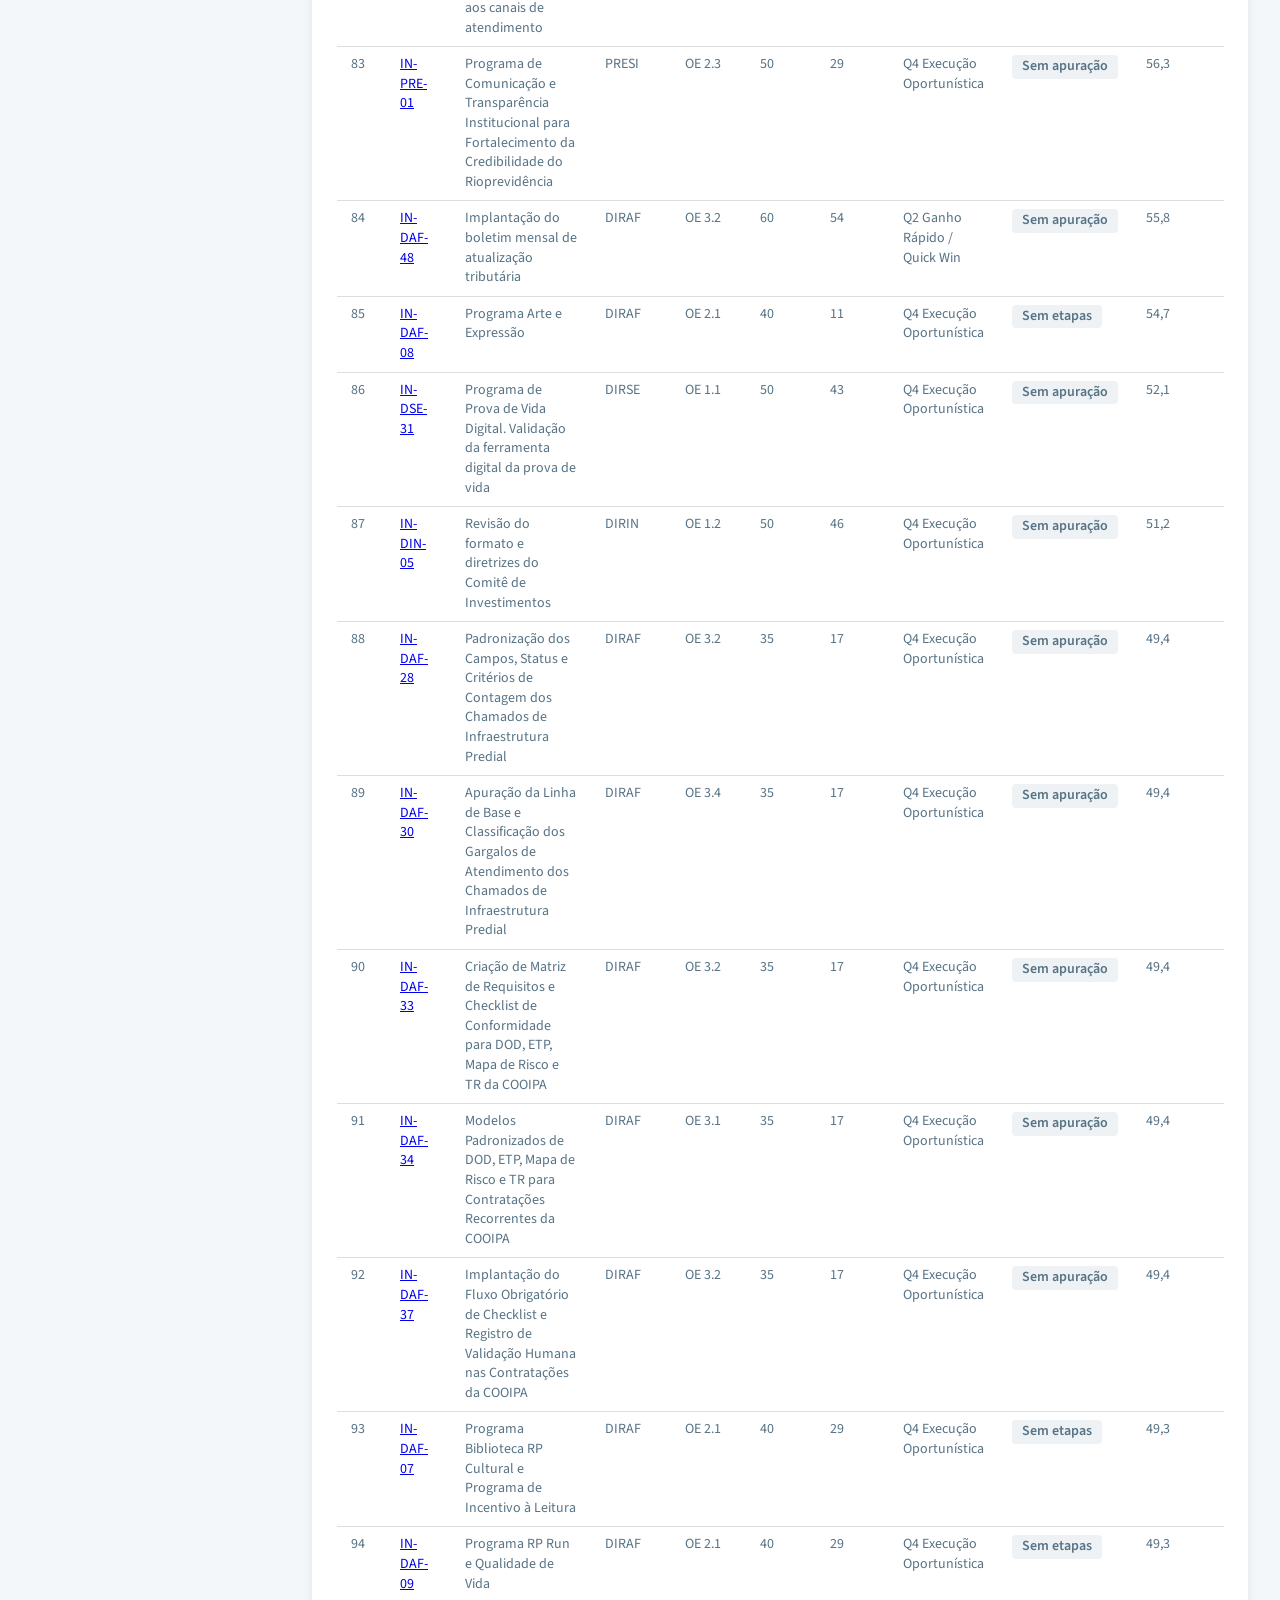
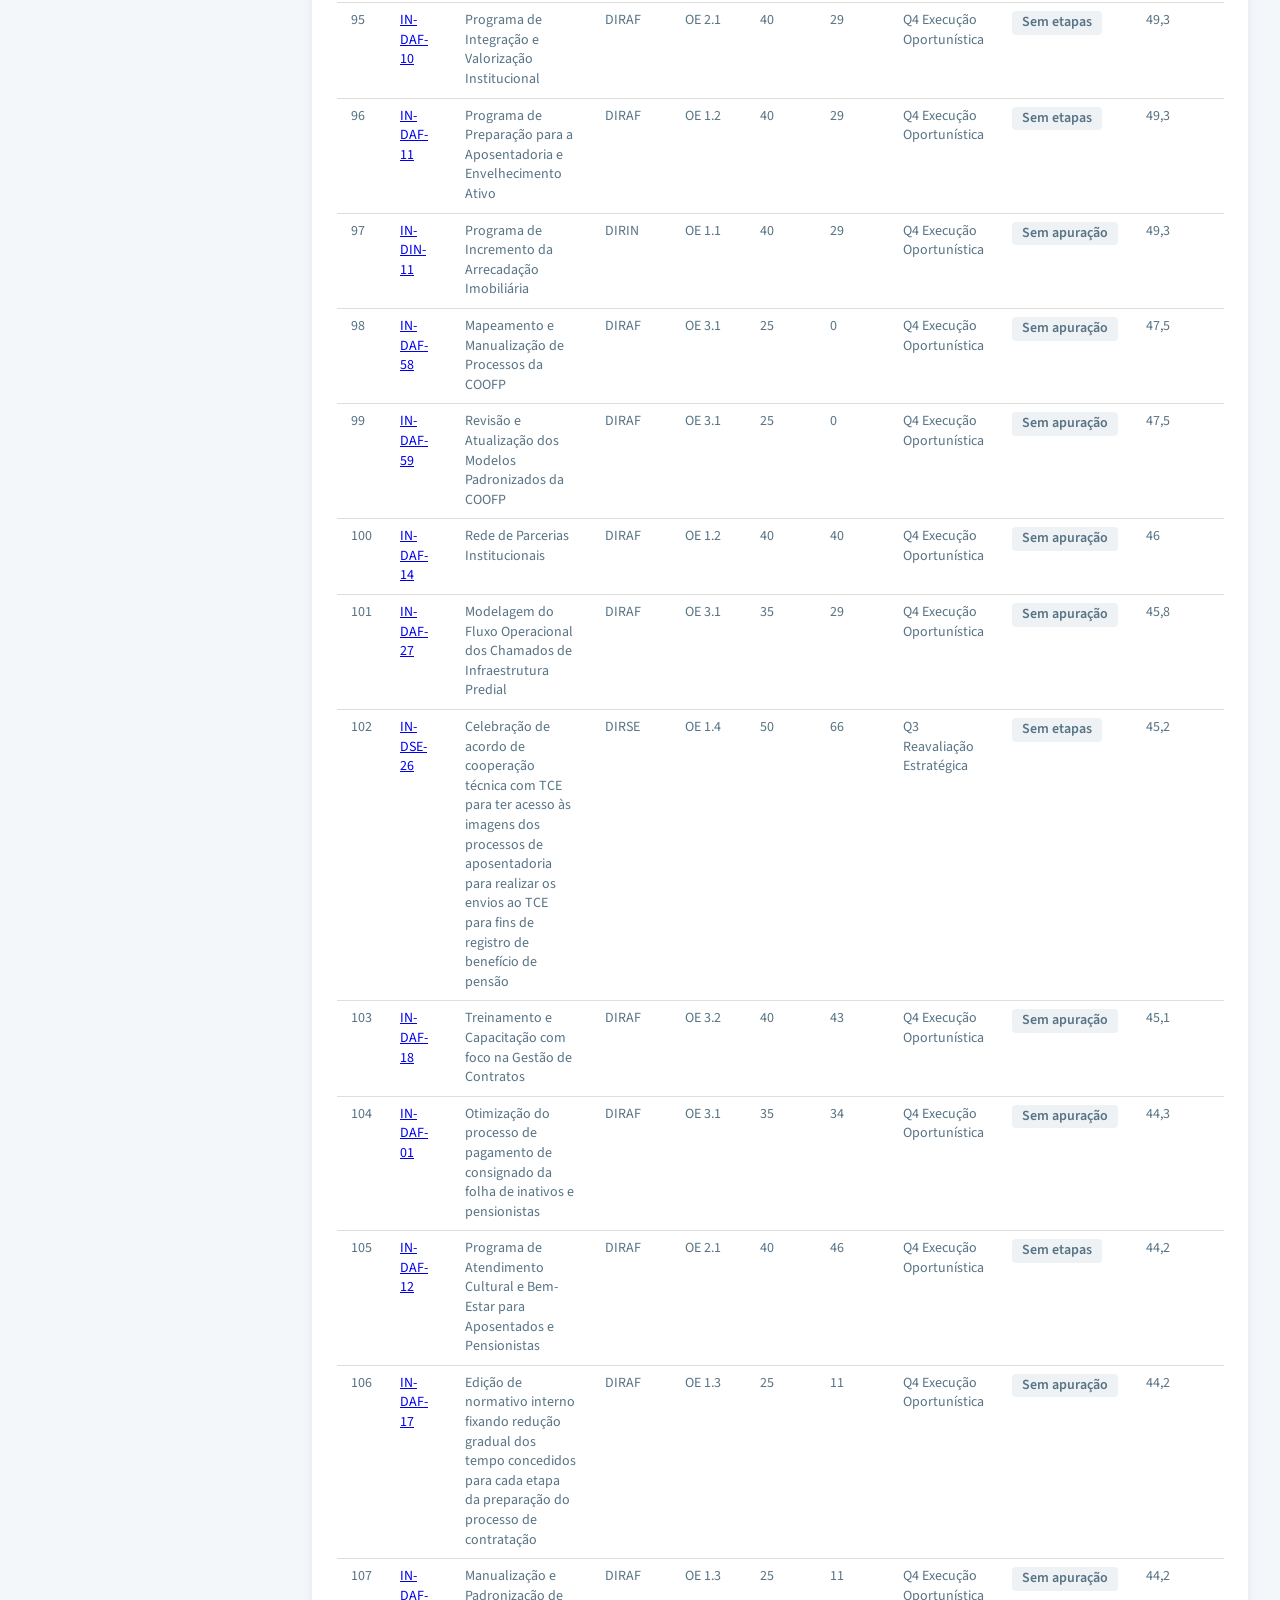
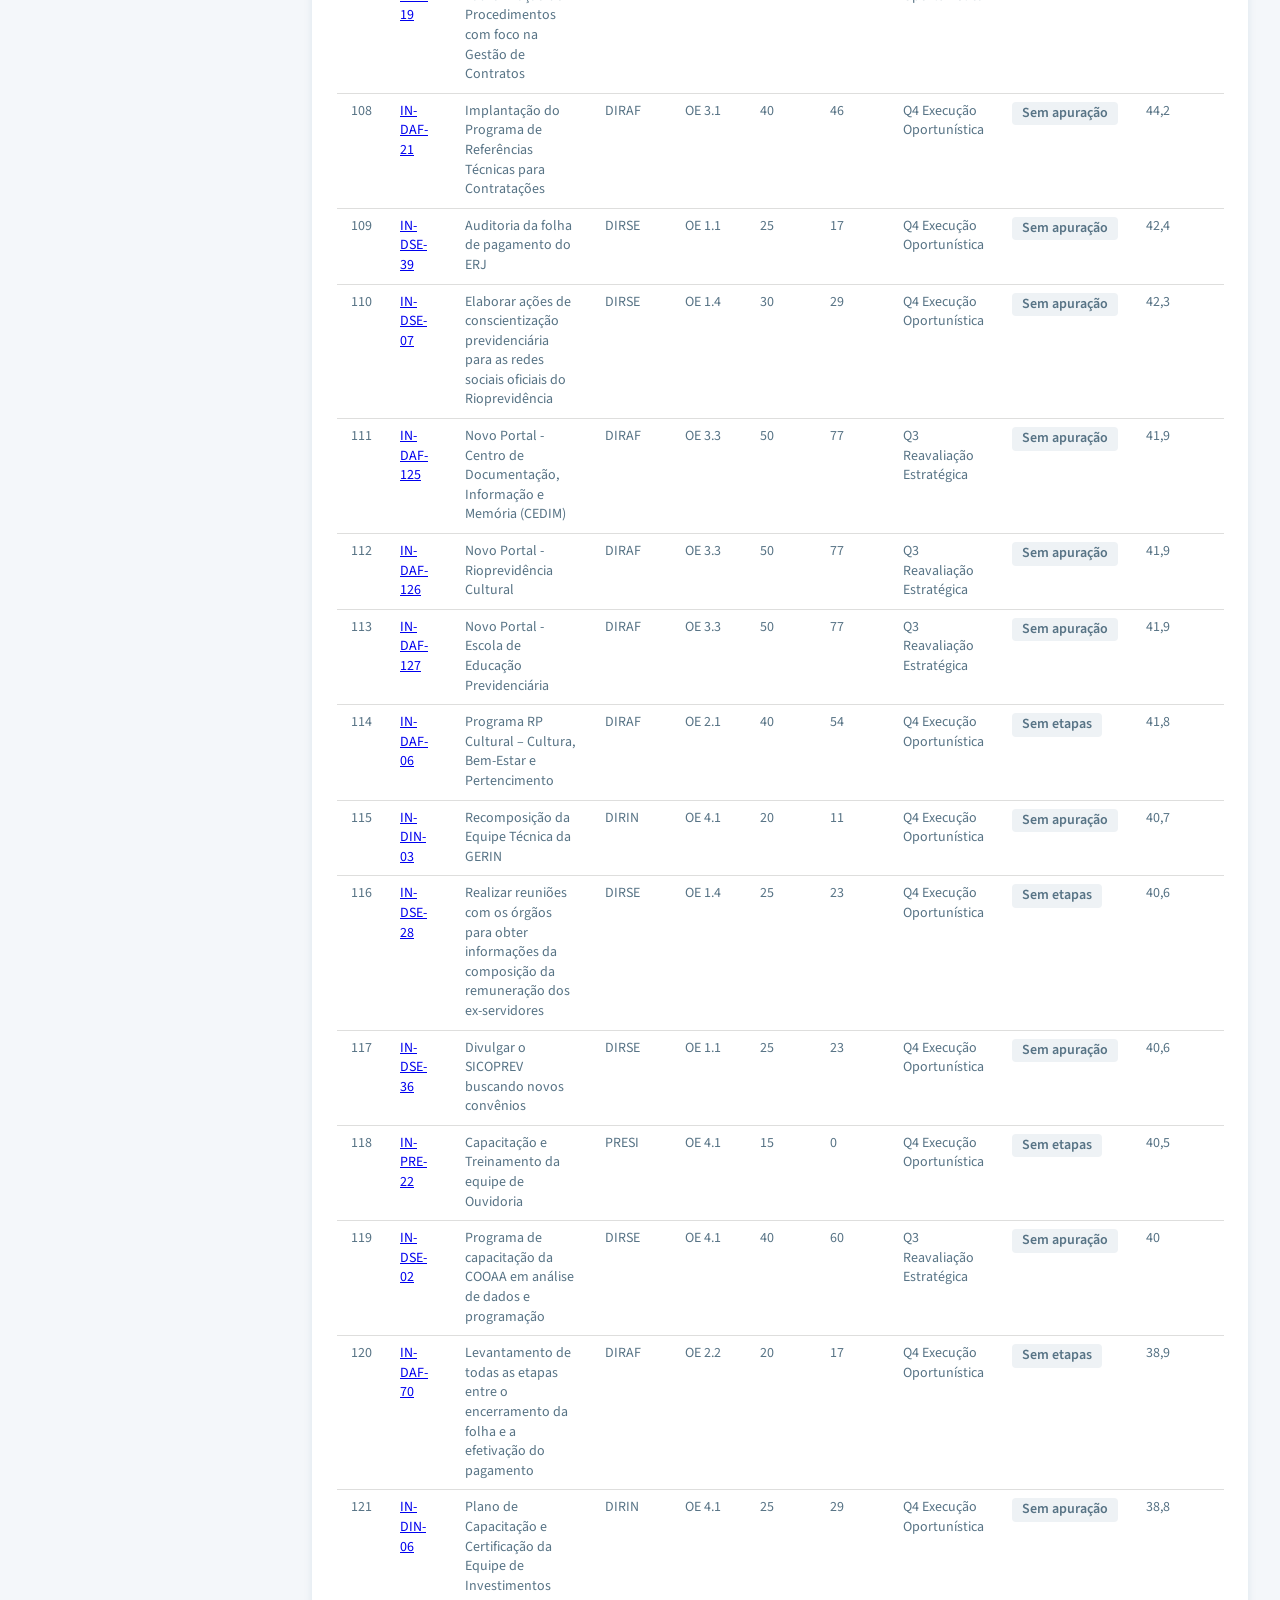
==== commit 8750eb03: "publica ajustes de apresentacao" ====
--- a/iniciativas.html
+++ b/iniciativas.html
@@ -107,6 +107,7 @@
               <span>Status</span>
               <select data-filter="status">
                 <option value="">Todos</option>
+<option value="Em execução">Em execução</option>
 <option value="Sem apuração">Sem apuração</option>
 <option value="Sem etapas">Sem etapas</option>
               </select>
@@ -235,7 +236,7 @@
             data-diretoria="DSE"
             data-quadrante="Q2"
             data-objetivo="OE 1.1"
-            data-status="Sem apuração"
+            data-status="Em execução"
             style="left:calc(12px + (100% - 24px) * 0.17); bottom:calc(12px + (100% - 24px) * 1.0); width:12px; height:12px;"
           ></span>
     
@@ -2917,7 +2918,7 @@
               data-diretoria="DSE"
               data-quadrante="Q2"
               data-objetivo="OE 1.1"
-              data-status="Sem apuração"
+              data-status="Em execução"
             >
               <td>6</td>
               <td><a href="#bolha-IN-DSE-01" aria-label="Destacar no gráfico">IN-DSE-01</a></td>
@@ -2927,7 +2928,7 @@
               <td>100</td>
               <td>17</td>
               <td>Q2 Ganho Rápido / Quick Win</td>
-              <td><span class="selo-status selo-status--neutro">Sem apuração</span></td>
+              <td><span class="selo-status selo-status--em-execucao">Em execução</span></td>
               <td>94,9</td>
               <td>31/12/2026</td>
             </tr>
@@ -7077,7 +7078,7 @@
         <strong>Rioprevidência</strong>
         <span>Fundo Único de Previdência Social do Estado do Rio de Janeiro</span>
         <span>Dados extraídos do sistema de monitoramento estratégico do Rioprevidência</span>
-        <span>Atualizado em 20/08/2026 - 08:57</span>
+        <span>Atualizado em 24/08/2026 - 09:20</span>
       </div>
     </footer>
 
